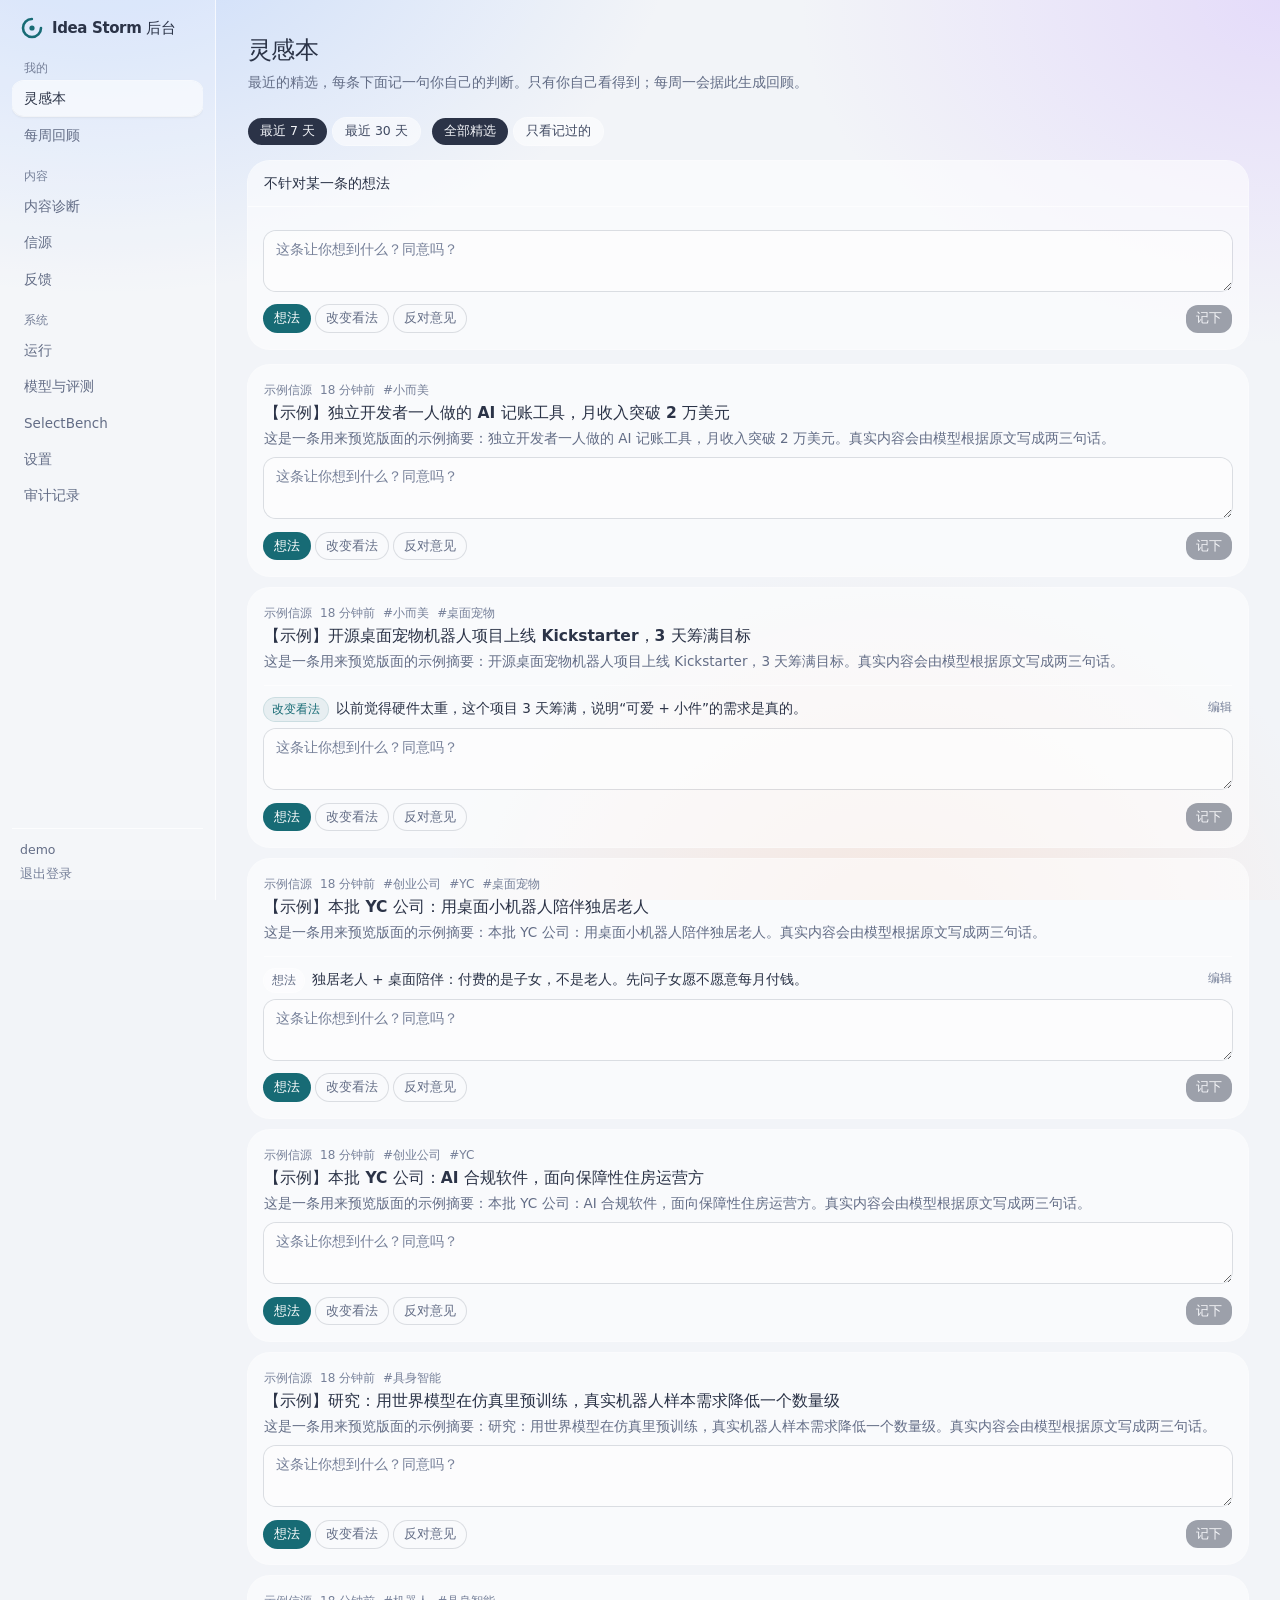
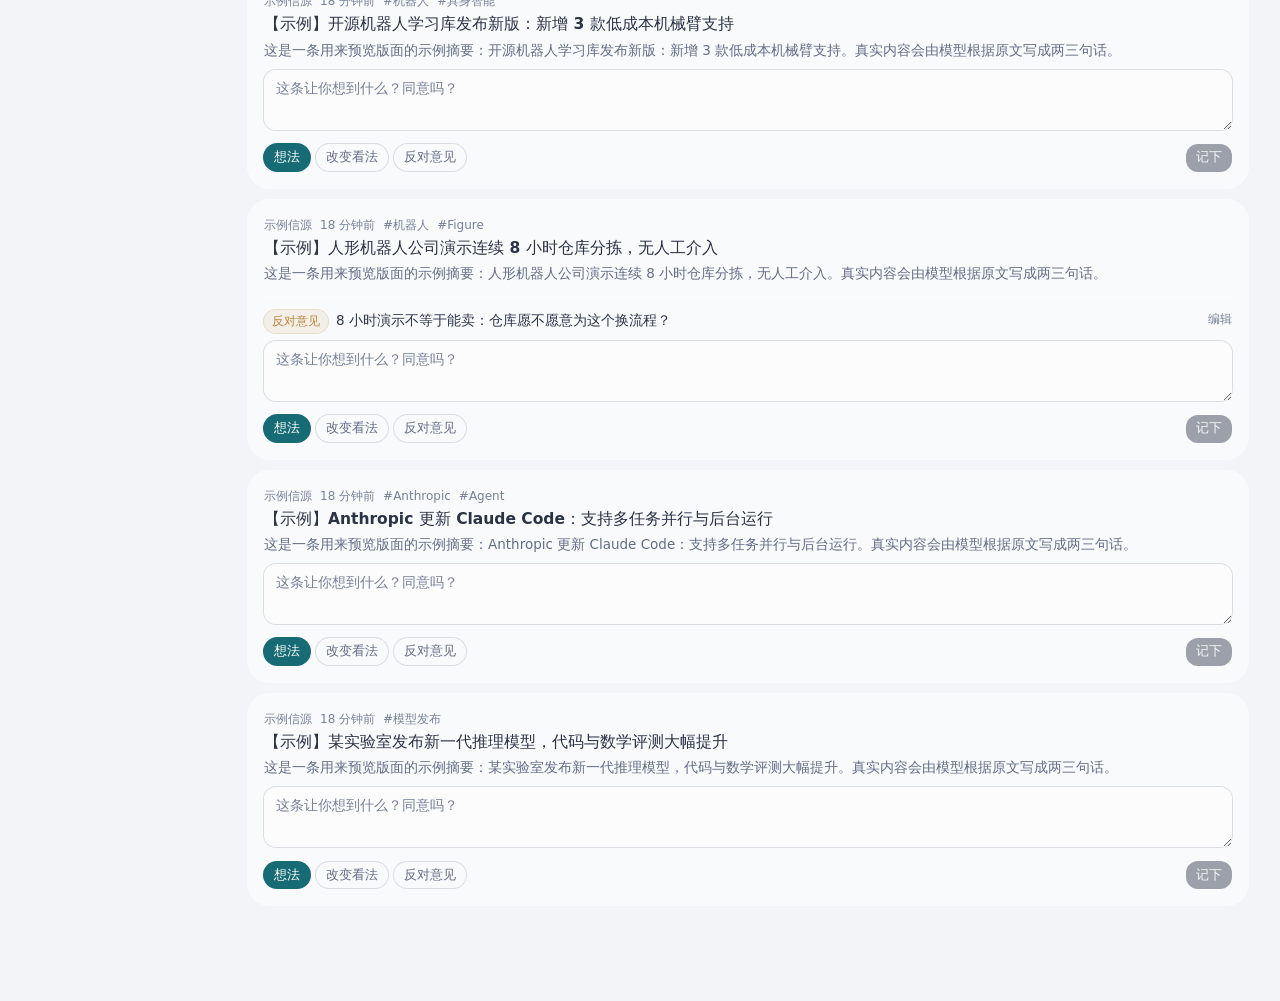
==== preview/desk.html @ a36cd58b "Add a static look-only preview of the pages (sample content, no scripts) Co-Authored-By: Claude Sonn" ====
<!doctype html><html lang="zh-CN" data-theme="light"><head><meta charset="utf-8"><meta name="viewport" content="width=device-width, initial-scale=1, viewport-fit=cover"><meta name="theme-color" media="(prefers-color-scheme: light)" content="#faf9f6"><meta name="theme-color" media="(prefers-color-scheme: dark)" content="#13191c"><title>灵感本 · Idea Storm 后台</title><link rel="icon" href="#" sizes="any"><link rel="icon" type="image/png" href="#"><link rel="apple-touch-icon" href="#"><link rel="manifest" href="#"><link rel="alternate" type="application/rss+xml" title="Idea Storm — 精选" href="#"><style>/*! tailwindcss v4.3.3 | MIT License | https://tailwindcss.com */
@layer properties{@supports (((-webkit-hyphens:none)) and (not (margin-trim:inline))) or ((-moz-orient:inline) and (not (color:rgb(from red r g b)))){*,:before,:after,::backdrop{--tw-translate-x:0;--tw-translate-y:0;--tw-translate-z:0;--tw-scale-x:1;--tw-scale-y:1;--tw-scale-z:1;--tw-rotate-x:initial;--tw-rotate-y:initial;--tw-rotate-z:initial;--tw-skew-x:initial;--tw-skew-y:initial;--tw-pan-x:initial;--tw-pan-y:initial;--tw-pinch-zoom:initial;--tw-space-y-reverse:0;--tw-divide-y-reverse:0;--tw-border-style:solid;--tw-leading:initial;--tw-font-weight:initial;--tw-tracking:initial;--tw-ordinal:initial;--tw-slashed-zero:initial;--tw-numeric-figure:initial;--tw-numeric-spacing:initial;--tw-numeric-fraction:initial;--tw-shadow:0 0 #0000;--tw-shadow-color:initial;--tw-shadow-alpha:100%;--tw-inset-shadow:0 0 #0000;--tw-inset-shadow-color:initial;--tw-inset-shadow-alpha:100%;--tw-ring-color:initial;--tw-ring-shadow:0 0 #0000;--tw-inset-ring-color:initial;--tw-inset-ring-shadow:0 0 #0000;--tw-ring-inset:initial;--tw-ring-offset-width:0px;--tw-ring-offset-color:#fff;--tw-ring-offset-shadow:0 0 #0000;--tw-outline-style:solid;--tw-blur:initial;--tw-brightness:initial;--tw-contrast:initial;--tw-grayscale:initial;--tw-hue-rotate:initial;--tw-invert:initial;--tw-opacity:initial;--tw-saturate:initial;--tw-sepia:initial;--tw-drop-shadow:initial;--tw-drop-shadow-color:initial;--tw-drop-shadow-alpha:100%;--tw-drop-shadow-size:initial;--tw-backdrop-blur:initial;--tw-backdrop-brightness:initial;--tw-backdrop-contrast:initial;--tw-backdrop-grayscale:initial;--tw-backdrop-hue-rotate:initial;--tw-backdrop-invert:initial;--tw-backdrop-opacity:initial;--tw-backdrop-saturate:initial;--tw-backdrop-sepia:initial;--tw-duration:initial;--tw-ease:initial;--tw-content:""}}}@layer theme{:root,:host{--font-sans:-apple-system, BlinkMacSystemFont, "SF Pro Text", "SF Pro Display", system-ui, "Segoe UI", "PingFang SC", "Hiragino Sans GB", "HarmonyOS Sans SC", "Microsoft YaHei", sans-serif;--font-mono:ui-monospace, SFMono-Regular, "SF Mono", Menlo, Monaco, Consolas, "Liberation Mono", monospace;--color-black:#000;--color-white:#fff;--spacing:.25rem;--container-xs:20rem;--container-sm:24rem;--container-md:28rem;--container-lg:32rem;--container-xl:36rem;--container-2xl:42rem;--font-weight-normal:400;--font-weight-medium:500;--font-weight-semibold:550;--font-weight-bold:600;--font-weight-black:900;--tracking-tight:-.025em;--tracking-wide:.025em;--leading-tight:1.25;--leading-snug:1.375;--leading-relaxed:1.625;--ease-out:cubic-bezier(0, 0, .2, 1);--animate-spin:spin 1s linear infinite;--animate-ping:ping 1s cubic-bezier(0, 0, .2, 1) infinite;--animate-pulse:pulse 2s cubic-bezier(.4, 0, .6, 1) infinite;--blur-sm:8px;--blur-md:12px;--blur-xl:24px;--default-transition-duration:.15s;--default-transition-timing-function:cubic-bezier(.4, 0, .2, 1);--default-font-family:var(--font-sans);--default-mono-font-family:var(--font-mono);--color-bg:var(--bg);--color-bg-sunk:var(--bg-sunk);--color-bg-muted:var(--bg-muted);--color-surface:var(--surface);--color-surface-2:var(--surface-2);--color-raised:var(--raised);--color-sidebar:var(--sidebar);--color-daybar:var(--daybar);--color-ink:var(--ink);--color-ink-2:var(--ink-2);--color-ink-3:var(--ink-3);--color-ink-4:var(--ink-4);--color-line:var(--line);--color-line-strong:var(--line-strong);--color-line-soft:var(--line-soft);--color-accent:var(--accent);--color-accent-ink:var(--accent-ink);--color-accent-soft:var(--accent-soft);--color-accent-softer:var(--accent-softer);--color-accent-contrast:var(--accent-contrast);--color-note:var(--note);--color-hot:var(--hot);--color-hot-soft:var(--hot-soft);--color-amber:var(--amber);--color-amber-ink:var(--amber-ink);--color-amber-soft:var(--amber-soft);--color-ok:var(--ok);--color-ok-soft:var(--ok-soft);--color-ok-ink:var(--ok-ink);--color-cal-plain:var(--cal-plain);--color-cal-confirmed:var(--cal-confirmed);--color-cal-announced:var(--cal-announced);--color-cal-key-confirmed:var(--cal-key-confirmed);--color-cal-key-announced:var(--cal-key-announced);--color-panel-quiet:var(--panel-quiet);--color-rank-1:var(--rank-1);--color-rank-2:var(--rank-2);--color-rank-3:var(--rank-3);--color-rank-rest:var(--rank-rest);--radius-mark:5px;--radius-control:12px;--radius-tile:16px;--radius-card:22px;--radius-panel:22px;--radius-sheet:28px;--ease-out-quart:cubic-bezier(.25, 1, .5, 1)}}@layer base{*,:after,:before,::backdrop{box-sizing:border-box;border:0 solid;margin:0;padding:0}::file-selector-button{box-sizing:border-box;border:0 solid;margin:0;padding:0}html,:host{-webkit-text-size-adjust:100%;tab-size:4;line-height:1.5;font-family:var(--default-font-family,-apple-system, BlinkMacSystemFont, "Segoe UI", Roboto, "Helvetica Neue", "Noto Sans", Arial, sans-serif, "Apple Color Emoji", "Segoe UI Emoji", "Segoe UI Symbol", "Noto Color Emoji");font-feature-settings:var(--default-font-feature-settings,normal);font-variation-settings:var(--default-font-variation-settings,normal);-webkit-tap-highlight-color:transparent}hr{height:0;color:inherit;border-top-width:1px}abbr:where([title]){-webkit-text-decoration:underline dotted;text-decoration:underline dotted}h1,h2,h3,h4,h5,h6{font-size:inherit;font-weight:inherit}a{color:inherit;-webkit-text-decoration:inherit;-webkit-text-decoration:inherit;-webkit-text-decoration:inherit;-webkit-text-decoration:inherit;text-decoration:inherit}b,strong{font-weight:bolder}code,kbd,samp,pre{font-family:var(--default-mono-font-family,ui-monospace, SFMono-Regular, Menlo, Monaco, Consolas, "Liberation Mono", "Courier New", monospace);font-feature-settings:var(--default-mono-font-feature-settings,normal);font-variation-settings:var(--default-mono-font-variation-settings,normal);font-size:1em}small{font-size:80%}sub,sup{vertical-align:baseline;font-size:75%;line-height:0;position:relative}sub{bottom:-.25em}sup{top:-.5em}table{text-indent:0;border-color:inherit;border-collapse:collapse}:-moz-focusring:where(:not(iframe)){outline:auto}progress{vertical-align:baseline}summary{display:list-item}ol,ul,menu{list-style:none}img,svg,video,canvas,audio,iframe,embed,object{vertical-align:middle;display:block}img,video{max-width:100%;height:auto}button,input,select,optgroup,textarea{font:inherit;font-feature-settings:inherit;font-variation-settings:inherit;letter-spacing:inherit;color:inherit;opacity:1;background-color:#0000;border-radius:0}::file-selector-button{font:inherit;font-feature-settings:inherit;font-variation-settings:inherit;letter-spacing:inherit;color:inherit;opacity:1;background-color:#0000;border-radius:0}:where(select:is([multiple],[size])) optgroup{font-weight:bolder}:where(select:is([multiple],[size])) optgroup option{padding-inline-start:20px}::file-selector-button{margin-inline-end:4px}::placeholder{opacity:1}@supports (not ((-webkit-appearance:-apple-pay-button))) or (contain-intrinsic-size:1px){::placeholder{color:currentColor}@supports (color:color-mix(in lab, red, red)){::placeholder{color:color-mix(in oklab, currentcolor 50%, transparent)}}}textarea{resize:vertical}::-webkit-search-decoration{-webkit-appearance:none}::-webkit-date-and-time-value{min-height:1lh;text-align:inherit}::-webkit-datetime-edit{display:inline-flex}::-webkit-datetime-edit-fields-wrapper{padding:0}::-webkit-datetime-edit{padding-block:0}::-webkit-datetime-edit-year-field{padding-block:0}::-webkit-datetime-edit-month-field{padding-block:0}::-webkit-datetime-edit-day-field{padding-block:0}::-webkit-datetime-edit-hour-field{padding-block:0}::-webkit-datetime-edit-minute-field{padding-block:0}::-webkit-datetime-edit-second-field{padding-block:0}::-webkit-datetime-edit-millisecond-field{padding-block:0}::-webkit-datetime-edit-meridiem-field{padding-block:0}::-webkit-calendar-picker-indicator{line-height:1}:-moz-ui-invalid{box-shadow:none}button,input:where([type=button],[type=reset],[type=submit]){appearance:button}::file-selector-button{appearance:button}::-webkit-inner-spin-button{height:auto}::-webkit-outer-spin-button{height:auto}[hidden]:where(:not([hidden=until-found])){display:none!important}html{-webkit-text-size-adjust:100%;text-rendering:optimizelegibility;-webkit-font-smoothing:antialiased;-moz-osx-font-smoothing:grayscale;-webkit-tap-highlight-color:transparent}body{background:var(--bg-image), var(--bg);color:var(--ink);font-family:var(--font-sans);background-attachment:fixed;font-size:14px;line-height:1.5}::selection{background:var(--selection)}:focus-visible{outline:2px solid var(--accent);outline-offset:2px;border-radius:6px}a{color:inherit;text-decoration:none}button{cursor:pointer}button:disabled{cursor:default}img{max-width:100%}}@layer components{.num{font-variant-numeric:tabular-nums}.mono{font-family:var(--font-mono);font-variant-numeric:tabular-nums}.chip{height:1.625rem;color:var(--ink-4);background:var(--bg-sunk);border:1px solid var(--line-soft);border-radius:9999px;align-items:center;gap:.25rem;padding:0 .625rem;font-size:12px;transition:color .12s,background-color .12s,border-color .12s;display:inline-flex}a.chip:hover{color:var(--accent);border-color:var(--line-strong)}.skeleton{background:var(--bg-muted);border-radius:var(--radius-control);animation:1.6s ease-in-out infinite skeleton-pulse}.scrollbar-none{scrollbar-width:none}.scrollbar-none::-webkit-scrollbar{display:none}.scrollbar-thin{scrollbar-width:thin;scrollbar-color:var(--line-strong) transparent}.disclosure>summary{cursor:pointer;list-style:none}.disclosure>summary::-webkit-details-marker{display:none}}@layer utilities{.\@container{container-type:inline-size}.pointer-events-auto{pointer-events:auto}.pointer-events-none{pointer-events:none}.visible{visibility:visible}.sr-only{clip-path:inset(50%);white-space:nowrap;border-width:0;width:1px;height:1px;margin:-1px;padding:0;position:absolute;overflow:hidden}.absolute{position:absolute}.fixed{position:fixed}.relative{position:relative}.static{position:static}.sticky{position:sticky}.inset-0{inset:0}.inset-x-0{inset-inline:0}.inset-y-\[3px\]{inset-block:3px}.top-0{top:0}.top-0\.5{top:calc(var(--spacing) * .5)}.top-1{top:var(--spacing)}.top-1\/2{top:50%}.top-4{top:calc(var(--spacing) * 4)}.top-6{top:calc(var(--spacing) * 6)}.top-10{top:calc(var(--spacing) * 10)}.top-\[7px\]{top:7px}.top-\[25\.5px\]{top:25.5px}.top-\[29px\]{top:29px}.top-\[calc\(42\%\+42px\)\]{top:calc(42% + 42px)}.-right-2{right:calc(var(--spacing) * -2)}.right-0{right:0}.right-2\.5{right:calc(var(--spacing) * 2.5)}.right-3{right:calc(var(--spacing) * 3)}.right-4{right:calc(var(--spacing) * 4)}.-bottom-\[41px\]{bottom:-41px}.bottom-0{bottom:0}.bottom-3{bottom:calc(var(--spacing) * 3)}.bottom-4{bottom:calc(var(--spacing) * 4)}.bottom-\[calc\(80px\+env\(safe-area-inset-bottom\)\)\]{bottom:calc(80px + env(safe-area-inset-bottom))}.bottom-\[calc\(86px\+env\(safe-area-inset-bottom\)\)\]{bottom:calc(86px + env(safe-area-inset-bottom))}.bottom-full{bottom:100%}.-left-5{left:calc(var(--spacing) * -5)}.-left-\[13\.5px\]{left:-13.5px}.left-0{left:0}.left-1\/2{left:50%}.left-3\.5{left:calc(var(--spacing) * 3.5)}.left-4{left:calc(var(--spacing) * 4)}.left-\[3px\]{left:3px}.left-\[7\.5px\]{left:7.5px}.left-\[7px\]{left:7px}.left-\[10\.5px\]{left:10.5px}.left-\[75\%\]{left:75%}.z-10{z-index:10}.z-20{z-index:20}.z-30{z-index:30}.z-40{z-index:40}.z-50{z-index:50}.z-\[60\]{z-index:60}.z-\[75\]{z-index:75}.z-\[80\]{z-index:80}.order-1{order:1}.order-2{order:2}.order-3{order:3}.order-4{order:4}.order-5{order:5}.order-6{order:6}.order-first{order:-9999}.container{width:100%}@media (width>=641px){.container{max-width:641px}}@media (width>=768px){.container{max-width:768px}}@media (width>=961px){.container{max-width:961px}}@media (width>=1280px){.container{max-width:1280px}}@media (width>=1536px){.container{max-width:1536px}}.-mx-1{margin-inline:calc(var(--spacing) * -1)}.-mx-2{margin-inline:calc(var(--spacing) * -2)}.-mx-3{margin-inline:calc(var(--spacing) * -3)}.-mx-4{margin-inline:calc(var(--spacing) * -4)}.-mx-5{margin-inline:calc(var(--spacing) * -5)}.mx-1{margin-inline:var(--spacing)}.mx-1\.5{margin-inline:calc(var(--spacing) * 1.5)}.mx-2{margin-inline:calc(var(--spacing) * 2)}.mx-auto{margin-inline:auto}.-my-1{margin-block:calc(var(--spacing) * -1)}.my-4{margin-block:calc(var(--spacing) * 4)}.mt-0\.5{margin-top:calc(var(--spacing) * .5)}.mt-1{margin-top:var(--spacing)}.mt-1\.5{margin-top:calc(var(--spacing) * 1.5)}.mt-2{margin-top:calc(var(--spacing) * 2)}.mt-2\.5{margin-top:calc(var(--spacing) * 2.5)}.mt-3{margin-top:calc(var(--spacing) * 3)}.mt-3\.5{margin-top:calc(var(--spacing) * 3.5)}.mt-4{margin-top:calc(var(--spacing) * 4)}.mt-5{margin-top:calc(var(--spacing) * 5)}.mt-6{margin-top:calc(var(--spacing) * 6)}.mt-7{margin-top:calc(var(--spacing) * 7)}.mt-8{margin-top:calc(var(--spacing) * 8)}.mt-9{margin-top:calc(var(--spacing) * 9)}.mt-10{margin-top:calc(var(--spacing) * 10)}.mt-12{margin-top:calc(var(--spacing) * 12)}.mt-16{margin-top:calc(var(--spacing) * 16)}.mt-20{margin-top:calc(var(--spacing) * 20)}.mt-\[3px\]{margin-top:3px}.mt-\[9px\]{margin-top:9px}.mt-\[11px\]{margin-top:11px}.mt-auto{margin-top:auto}.mt-px{margin-top:1px}.-mr-3{margin-right:calc(var(--spacing) * -3)}.mr-1{margin-right:var(--spacing)}.mr-2{margin-right:calc(var(--spacing) * 2)}.mr-3{margin-right:calc(var(--spacing) * 3)}.mr-\[0\.3em\]{margin-right:.3em}.-mb-1{margin-bottom:calc(var(--spacing) * -1)}.mb-1{margin-bottom:var(--spacing)}.mb-2{margin-bottom:calc(var(--spacing) * 2)}.mb-2\.5{margin-bottom:calc(var(--spacing) * 2.5)}.mb-3{margin-bottom:calc(var(--spacing) * 3)}.mb-4{margin-bottom:calc(var(--spacing) * 4)}.mb-5{margin-bottom:calc(var(--spacing) * 5)}.mb-6{margin-bottom:calc(var(--spacing) * 6)}.-ml-1\.5{margin-left:calc(var(--spacing) * -1.5)}.-ml-px{margin-left:-1px}.ml-0\.5{margin-left:calc(var(--spacing) * .5)}.ml-1{margin-left:var(--spacing)}.ml-1\.5{margin-left:calc(var(--spacing) * 1.5)}.ml-2{margin-left:calc(var(--spacing) * 2)}.ml-auto{margin-left:auto}.ml-px{margin-left:1px}.line-clamp-1{-webkit-line-clamp:1;-webkit-box-orient:vertical;display:-webkit-box;overflow:hidden}.line-clamp-2{-webkit-line-clamp:2;-webkit-box-orient:vertical;display:-webkit-box;overflow:hidden}.line-clamp-3{-webkit-line-clamp:3;-webkit-box-orient:vertical;display:-webkit-box;overflow:hidden}.line-clamp-4{-webkit-line-clamp:4;-webkit-box-orient:vertical;display:-webkit-box;overflow:hidden}.line-clamp-5{-webkit-line-clamp:5;-webkit-box-orient:vertical;display:-webkit-box;overflow:hidden}.block{display:block}.contents{display:contents}.flex{display:flex}.grid{display:grid}.hidden{display:none}.inline{display:inline}.inline-block{display:inline-block}.inline-flex{display:inline-flex}.table{display:table}.aspect-\[2\/1\]{aspect-ratio:2}.aspect-\[3\/4\]{aspect-ratio:3/4}.aspect-\[16\/9\]{aspect-ratio:16/9}.aspect-\[16\/10\]{aspect-ratio:16/10}.\!size-1\.5{width:calc(var(--spacing) * 1.5)!important;height:calc(var(--spacing) * 1.5)!important}.size-0{width:0;height:0}.size-1{width:var(--spacing);height:var(--spacing)}.size-1\.5{width:calc(var(--spacing) * 1.5);height:calc(var(--spacing) * 1.5)}.size-2{width:calc(var(--spacing) * 2);height:calc(var(--spacing) * 2)}.size-3{width:calc(var(--spacing) * 3);height:calc(var(--spacing) * 3)}.size-3\.5{width:calc(var(--spacing) * 3.5);height:calc(var(--spacing) * 3.5)}.size-4{width:calc(var(--spacing) * 4);height:calc(var(--spacing) * 4)}.size-5{width:calc(var(--spacing) * 5);height:calc(var(--spacing) * 5)}.size-6{width:calc(var(--spacing) * 6);height:calc(var(--spacing) * 6)}.size-7{width:calc(var(--spacing) * 7);height:calc(var(--spacing) * 7)}.size-8{width:calc(var(--spacing) * 8);height:calc(var(--spacing) * 8)}.size-9{width:calc(var(--spacing) * 9);height:calc(var(--spacing) * 9)}.size-10{width:calc(var(--spacing) * 10);height:calc(var(--spacing) * 10)}.size-11{width:calc(var(--spacing) * 11);height:calc(var(--spacing) * 11)}.size-14{width:calc(var(--spacing) * 14);height:calc(var(--spacing) * 14)}.size-28{width:calc(var(--spacing) * 28);height:calc(var(--spacing) * 28)}.size-\[0\.42em\]{width:.42em;height:.42em}.size-\[5px\]{width:5px;height:5px}.size-\[7px\]{width:7px;height:7px}.size-\[9px\]{width:9px;height:9px}.size-\[104px\]{width:104px;height:104px}.size-full{width:100%;height:100%}.h-1{height:var(--spacing)}.h-1\.5{height:calc(var(--spacing) * 1.5)}.h-2\.5{height:calc(var(--spacing) * 2.5)}.h-3{height:calc(var(--spacing) * 3)}.h-4{height:calc(var(--spacing) * 4)}.h-6{height:calc(var(--spacing) * 6)}.h-7{height:calc(var(--spacing) * 7)}.h-8{height:calc(var(--spacing) * 8)}.h-9{height:calc(var(--spacing) * 9)}.h-10{height:calc(var(--spacing) * 10)}.h-11{height:calc(var(--spacing) * 11)}.h-12{height:calc(var(--spacing) * 12)}.h-14{height:calc(var(--spacing) * 14)}.h-16{height:calc(var(--spacing) * 16)}.h-\[2px\]{height:2px}.h-\[3px\]{height:3px}.h-\[18px\]{height:18px}.h-\[20px\]{height:20px}.h-\[22px\]{height:22px}.h-\[26px\]{height:26px}.h-\[34px\]{height:34px}.h-\[42px\]{height:42px}.h-\[50px\]{height:50px}.h-\[54px\]{height:54px}.h-\[58px\]{height:58px}.h-\[64\%\]{height:64%}.h-\[66\%\]{height:66%}.h-\[112px\]{height:112px}.h-\[230px\]{height:230px}.h-auto{height:auto}.h-dvh{height:100dvh}.h-full{height:100%}.max-h-48{max-height:calc(var(--spacing) * 48)}.max-h-\[92dvh\]{max-height:92dvh}.max-h-\[360px\]{max-height:360px}.max-h-\[420px\]{max-height:420px}.max-h-full{max-height:100%}.\!min-h-\[38px\]{min-height:38px!important}.\!min-h-\[60px\]{min-height:60px!important}.min-h-0{min-height:0}.min-h-7{min-height:calc(var(--spacing) * 7)}.min-h-\[18px\]{min-height:18px}.min-h-\[62px\]{min-height:62px}.min-h-\[70vh\]{min-height:70vh}.min-h-\[84px\]{min-height:84px}.min-h-\[300px\]{min-height:300px}.min-h-dvh{min-height:100dvh}.\!w-24{width:calc(var(--spacing) * 24)!important}.\!w-auto{width:auto!important}.w-3\.5{width:calc(var(--spacing) * 3.5)}.w-5{width:calc(var(--spacing) * 5)}.w-6{width:calc(var(--spacing) * 6)}.w-7{width:calc(var(--spacing) * 7)}.w-8{width:calc(var(--spacing) * 8)}.w-9{width:calc(var(--spacing) * 9)}.w-10{width:calc(var(--spacing) * 10)}.w-14{width:calc(var(--spacing) * 14)}.w-16{width:calc(var(--spacing) * 16)}.w-24{width:calc(var(--spacing) * 24)}.w-56{width:calc(var(--spacing) * 56)}.w-\[22px\]{width:22px}.w-\[25\%\]{width:25%}.w-\[26px\]{width:26px}.w-\[44px\]{width:44px}.w-\[64\%\]{width:64%}.w-\[66\%\]{width:66%}.w-\[76px\]{width:76px}.w-\[88px\]{width:88px}.w-\[92px\]{width:92px}.w-\[104px\]{width:104px}.w-\[108px\]{width:108px}.w-\[112px\]{width:112px}.w-\[124px\]{width:124px}.w-\[140px\]{width:140px}.w-\[176px\]{width:176px}.w-\[180px\]{width:180px}.w-\[216px\]{width:216px}.w-\[280px\]{width:280px}.w-\[calc\(\(100\%-6px\)\/3\)\]{width:calc(33.3333% - 2px)}.w-\[min\(260px\,calc\(100\%-48px\)\)\]{width:min(260px,100% - 48px)}.w-auto{width:auto}.w-full{width:100%}.w-max{width:max-content}.w-px{width:1px}.max-w-2xl{max-width:var(--container-2xl)}.max-w-\[36em\]{max-width:36em}.max-w-\[52em\]{max-width:52em}.max-w-\[64em\]{max-width:64em}.max-w-\[240px\]{max-width:240px}.max-w-\[260px\]{max-width:260px}.max-w-\[280px\]{max-width:280px}.max-w-\[320px\]{max-width:320px}.max-w-\[360px\]{max-width:360px}.max-w-\[420px\]{max-width:420px}.max-w-\[640px\]{max-width:640px}.max-w-\[760px\]{max-width:760px}.max-w-\[960px\]{max-width:960px}.max-w-\[1320px\]{max-width:1320px}.max-w-\[min\(360px\,calc\(\(92dvh-190px\)\*0\.75\)\)\]{max-width:min(360px,69dvh - 142.5px)}.max-w-\[var\(--page-max-reading\)\]{max-width:var(--page-max-reading)}.max-w-full{max-width:100%}.max-w-lg{max-width:var(--container-lg)}.max-w-md{max-width:var(--container-md)}.max-w-sm{max-width:var(--container-sm)}.max-w-xl{max-width:var(--container-xl)}.max-w-xs{max-width:var(--container-xs)}.min-w-0{min-width:0}.min-w-5{min-width:calc(var(--spacing) * 5)}.min-w-9{min-width:calc(var(--spacing) * 9)}.min-w-\[120px\]{min-width:120px}.min-w-\[130px\]{min-width:130px}.min-w-\[168px\]{min-width:168px}.min-w-\[220px\]{min-width:220px}.min-w-\[260px\]{min-width:260px}.min-w-\[320px\]{min-width:320px}.min-w-\[420px\]{min-width:420px}.min-w-\[560px\]{min-width:560px}.min-w-\[640px\]{min-width:640px}.min-w-\[720px\]{min-width:720px}.min-w-\[760px\]{min-width:760px}.flex-1{flex:1}.flex-\[1_1_18rem\]{flex:18rem}.shrink-0{flex-shrink:0}.grow{flex-grow:1}.border-collapse{border-collapse:collapse}.origin-left{transform-origin:0}.origin-top-left{transform-origin:0 0}.origin-top-right{transform-origin:100% 0}.-translate-x-1\/2{--tw-translate-x:calc(calc(1 / 2 * 100%) * -1);translate:var(--tw-translate-x) var(--tw-translate-y)}.-translate-y-1\/2{--tw-translate-y:calc(calc(1 / 2 * 100%) * -1);translate:var(--tw-translate-x) var(--tw-translate-y)}.-translate-y-px{--tw-translate-y:-1px;translate:var(--tw-translate-x) var(--tw-translate-y)}.translate-y-0{--tw-translate-y:0px;translate:var(--tw-translate-x) var(--tw-translate-y)}.translate-y-2{--tw-translate-y:calc(var(--spacing) * 2);translate:var(--tw-translate-x) var(--tw-translate-y)}.translate-y-\[-2px\]{--tw-translate-y:-2px;translate:var(--tw-translate-x) var(--tw-translate-y)}.scale-100{--tw-scale-x:100%;--tw-scale-y:100%;--tw-scale-z:100%;scale:var(--tw-scale-x) var(--tw-scale-y)}.scale-x-0{--tw-scale-x:0%;scale:var(--tw-scale-x) var(--tw-scale-y)}.scale-\[0\.985\]{scale:.985}.-rotate-90{rotate:-90deg}.rotate-45{rotate:45deg}.rotate-90{rotate:90deg}.rotate-180{rotate:180deg}.card-hover{transition:box-shadow .2s var(--ease-out-quart), border-color .2s, transform .2s var(--ease-out-quart)}.card-hover:hover{box-shadow:var(--shadow-card-hover);border-color:var(--line-strong);transform:translateY(-1px)}.transform{transform:var(--tw-rotate-x,) var(--tw-rotate-y,) var(--tw-rotate-z,) var(--tw-skew-x,) var(--tw-skew-y,)}.animate-ping{animation:var(--animate-ping)}.animate-pulse{animation:var(--animate-pulse)}.animate-spin{animation:var(--animate-spin)}.cursor-pointer{cursor:pointer}.cursor-zoom-in{cursor:zoom-in}.cursor-zoom-out{cursor:zoom-out}.touch-pan-y{--tw-pan-y:pan-y;touch-action:var(--tw-pan-x,) var(--tw-pan-y,) var(--tw-pinch-zoom,)}.resize{resize:both}.resize-y{resize:vertical}.scroll-mt-6{scroll-margin-top:calc(var(--spacing) * 6)}.scroll-mt-24{scroll-margin-top:calc(var(--spacing) * 24)}.scroll-mt-\[64px\]{scroll-margin-top:64px}.scrollbar-none{scrollbar-width:none}.scrollbar-thin{scrollbar-width:thin}.list-none{list-style-type:none}.appearance-none{appearance:none}.break-inside-avoid{break-inside:avoid}.grid-cols-1{grid-template-columns:repeat(1,minmax(0,1fr))}.grid-cols-2{grid-template-columns:repeat(2,minmax(0,1fr))}.grid-cols-3{grid-template-columns:repeat(3,minmax(0,1fr))}.grid-cols-7{grid-template-columns:repeat(7,minmax(0,1fr))}.grid-cols-\[20px_minmax\(0\,1fr\)_auto\]{grid-template-columns:20px minmax(0,1fr) auto}.grid-cols-\[30px_minmax\(0\,1fr\)\]{grid-template-columns:30px minmax(0,1fr)}.grid-cols-\[48px_minmax\(0\,1fr\)\]{grid-template-columns:48px minmax(0,1fr)}.grid-cols-\[64px_22px_minmax\(0\,1fr\)\]{grid-template-columns:64px 22px minmax(0,1fr)}.grid-cols-\[auto_auto\]{grid-template-columns:auto auto}.grid-cols-\[max-content_1fr\]{grid-template-columns:max-content 1fr}.grid-cols-\[minmax\(0\,1fr\)\]{grid-template-columns:minmax(0,1fr)}.flex-col{flex-direction:column}.flex-col-reverse{flex-direction:column-reverse}.flex-wrap{flex-wrap:wrap}.place-items-center{place-items:center}.content-start{align-content:flex-start}.items-baseline{align-items:baseline}.items-center{align-items:center}.items-end{align-items:flex-end}.items-start{align-items:flex-start}.items-stretch{align-items:stretch}.justify-between{justify-content:space-between}.justify-center{justify-content:center}.justify-end{justify-content:flex-end}.justify-start{justify-content:flex-start}.gap-0\.5{gap:calc(var(--spacing) * .5)}.gap-1{gap:var(--spacing)}.gap-1\.5{gap:calc(var(--spacing) * 1.5)}.gap-2{gap:calc(var(--spacing) * 2)}.gap-2\.5{gap:calc(var(--spacing) * 2.5)}.gap-3{gap:calc(var(--spacing) * 3)}.gap-3\.5{gap:calc(var(--spacing) * 3.5)}.gap-4{gap:calc(var(--spacing) * 4)}.gap-5{gap:calc(var(--spacing) * 5)}.gap-6{gap:calc(var(--spacing) * 6)}.gap-8{gap:calc(var(--spacing) * 8)}.gap-10{gap:calc(var(--spacing) * 10)}.gap-\[3px\]{gap:3px}:where(.space-y-0\.5>:not(:last-child)){--tw-space-y-reverse:0;margin-block-start:calc(calc(var(--spacing) * .5) * var(--tw-space-y-reverse));margin-block-end:calc(calc(var(--spacing) * .5) * calc(1 - var(--tw-space-y-reverse)))}:where(.space-y-1>:not(:last-child)){--tw-space-y-reverse:0;margin-block-start:calc(var(--spacing) * var(--tw-space-y-reverse));margin-block-end:calc(var(--spacing) * calc(1 - var(--tw-space-y-reverse)))}:where(.space-y-1\.5>:not(:last-child)){--tw-space-y-reverse:0;margin-block-start:calc(calc(var(--spacing) * 1.5) * var(--tw-space-y-reverse));margin-block-end:calc(calc(var(--spacing) * 1.5) * calc(1 - var(--tw-space-y-reverse)))}:where(.space-y-2>:not(:last-child)){--tw-space-y-reverse:0;margin-block-start:calc(calc(var(--spacing) * 2) * var(--tw-space-y-reverse));margin-block-end:calc(calc(var(--spacing) * 2) * calc(1 - var(--tw-space-y-reverse)))}:where(.space-y-2\.5>:not(:last-child)){--tw-space-y-reverse:0;margin-block-start:calc(calc(var(--spacing) * 2.5) * var(--tw-space-y-reverse));margin-block-end:calc(calc(var(--spacing) * 2.5) * calc(1 - var(--tw-space-y-reverse)))}:where(.space-y-3>:not(:last-child)){--tw-space-y-reverse:0;margin-block-start:calc(calc(var(--spacing) * 3) * var(--tw-space-y-reverse));margin-block-end:calc(calc(var(--spacing) * 3) * calc(1 - var(--tw-space-y-reverse)))}:where(.space-y-4>:not(:last-child)){--tw-space-y-reverse:0;margin-block-start:calc(calc(var(--spacing) * 4) * var(--tw-space-y-reverse));margin-block-end:calc(calc(var(--spacing) * 4) * calc(1 - var(--tw-space-y-reverse)))}:where(.space-y-5>:not(:last-child)){--tw-space-y-reverse:0;margin-block-start:calc(calc(var(--spacing) * 5) * var(--tw-space-y-reverse));margin-block-end:calc(calc(var(--spacing) * 5) * calc(1 - var(--tw-space-y-reverse)))}:where(.space-y-8>:not(:last-child)){--tw-space-y-reverse:0;margin-block-start:calc(calc(var(--spacing) * 8) * var(--tw-space-y-reverse));margin-block-end:calc(calc(var(--spacing) * 8) * calc(1 - var(--tw-space-y-reverse)))}.gap-x-1\.5{column-gap:calc(var(--spacing) * 1.5)}.gap-x-2{column-gap:calc(var(--spacing) * 2)}.gap-x-2\.5{column-gap:calc(var(--spacing) * 2.5)}.gap-x-3{column-gap:calc(var(--spacing) * 3)}.gap-x-4{column-gap:calc(var(--spacing) * 4)}.gap-x-5{column-gap:calc(var(--spacing) * 5)}.gap-x-6{column-gap:calc(var(--spacing) * 6)}.gap-x-8{column-gap:calc(var(--spacing) * 8)}.gap-x-10{column-gap:calc(var(--spacing) * 10)}.gap-y-0\.5{row-gap:calc(var(--spacing) * .5)}.gap-y-1{row-gap:var(--spacing)}.gap-y-1\.5{row-gap:calc(var(--spacing) * 1.5)}.gap-y-2{row-gap:calc(var(--spacing) * 2)}.gap-y-4{row-gap:calc(var(--spacing) * 4)}.gap-y-5{row-gap:calc(var(--spacing) * 5)}.gap-y-6{row-gap:calc(var(--spacing) * 6)}.gap-y-\[18px\]{row-gap:18px}:where(.divide-y>:not(:last-child)){--tw-divide-y-reverse:0;border-bottom-style:var(--tw-border-style);border-top-style:var(--tw-border-style);border-top-width:calc(1px * var(--tw-divide-y-reverse));border-bottom-width:calc(1px * calc(1 - var(--tw-divide-y-reverse)))}:where(.divide-line>:not(:last-child)){border-color:var(--color-line)}:where(.divide-line-soft>:not(:last-child)){border-color:var(--color-line-soft)}.self-center{align-self:center}.self-start{align-self:flex-start}.justify-self-center{justify-self:center}.justify-self-end{justify-self:flex-end}.truncate{text-overflow:ellipsis;white-space:nowrap;overflow:hidden}.overflow-auto{overflow:auto}.overflow-hidden{overflow:hidden}.overflow-visible{overflow:visible}.overflow-x-auto{overflow-x:auto}.overflow-y-auto{overflow-y:auto}.card{background:var(--surface);border:1px solid var(--line);border-radius:var(--radius-card);box-shadow:var(--glass-edge), var(--shadow-card);-webkit-backdrop-filter:var(--glass-blur);backdrop-filter:var(--glass-blur)}.rounded{border-radius:.25rem}.rounded-card{border-radius:var(--radius-card)}.rounded-control{border-radius:var(--radius-control)}.rounded-full{border-radius:2147483647px}.rounded-mark{border-radius:var(--radius-mark)}.rounded-none{border-radius:0}.rounded-panel{border-radius:var(--radius-panel)}.rounded-sheet{border-radius:var(--radius-sheet)}.rounded-tile{border-radius:var(--radius-tile)}.rounded-t-sheet{border-top-left-radius:var(--radius-sheet);border-top-right-radius:var(--radius-sheet)}.\!border-\[1\.5px\]{border-style:var(--tw-border-style)!important;border-width:1.5px!important}.border{border-style:var(--tw-border-style);border-width:1px}.border-\[1\.5px\]{border-style:var(--tw-border-style);border-width:1.5px}.border-x-0{border-inline-style:var(--tw-border-style);border-inline-width:0}.border-y{border-block-style:var(--tw-border-style);border-block-width:1px}.border-t{border-top-style:var(--tw-border-style);border-top-width:1px}.border-t-0{border-top-style:var(--tw-border-style);border-top-width:0}.border-r{border-right-style:var(--tw-border-style);border-right-width:1px}.border-b{border-bottom-style:var(--tw-border-style);border-bottom-width:1px}.border-l{border-left-style:var(--tw-border-style);border-left-width:1px}.border-l-2{border-left-style:var(--tw-border-style);border-left-width:2px}.\!border-solid{--tw-border-style:solid!important;border-style:solid!important}.border-dashed{--tw-border-style:dashed;border-style:dashed}.\!border-accent{border-color:var(--color-accent)!important}.border-accent,.border-accent\/30{border-color:var(--color-accent)}@supports (color:color-mix(in lab, red, red)){.border-accent\/30{border-color:color-mix(in oklab, var(--color-accent) 30%, transparent)}}.border-accent\/45{border-color:var(--color-accent)}@supports (color:color-mix(in lab, red, red)){.border-accent\/45{border-color:color-mix(in oklab, var(--color-accent) 45%, transparent)}}.border-amber\/35{border-color:var(--color-amber)}@supports (color:color-mix(in lab, red, red)){.border-amber\/35{border-color:color-mix(in oklab, var(--color-amber) 35%, transparent)}}.border-current{border-color:currentColor}.border-hot\/30{border-color:var(--color-hot)}@supports (color:color-mix(in lab, red, red)){.border-hot\/30{border-color:color-mix(in oklab, var(--color-hot) 30%, transparent)}}.border-ink{border-color:var(--color-ink)}.border-line{border-color:var(--color-line)}.border-line-soft{border-color:var(--color-line-soft)}.border-line-strong{border-color:var(--color-line-strong)}.border-line\/70{border-color:var(--color-line)}@supports (color:color-mix(in lab, red, red)){.border-line\/70{border-color:color-mix(in oklab, var(--color-line) 70%, transparent)}}.border-ok-ink,.border-ok-ink\/55{border-color:var(--color-ok-ink)}@supports (color:color-mix(in lab, red, red)){.border-ok-ink\/55{border-color:color-mix(in oklab, var(--color-ok-ink) 55%, transparent)}}.border-ok\/30{border-color:var(--color-ok)}@supports (color:color-mix(in lab, red, red)){.border-ok\/30{border-color:color-mix(in oklab, var(--color-ok) 30%, transparent)}}.border-transparent{border-color:#0000}.border-r-transparent{border-right-color:#0000}.well{background-color:var(--bg-sunk);box-shadow:inset 0 0 0 1px var(--line-soft)}[data-theme=dark] .well{background-color:var(--bg-muted)}@supports (color:color-mix(in lab, red, red)){[data-theme=dark] .well{background-color:color-mix(in srgb, var(--bg-muted) 60%, transparent)}}.bg-\[\#111\]{background-color:#111}.bg-\[color-mix\(in_srgb\,var\(--sidebar\)_50\%\,var\(--surface\)\)\]{background-color:var(--sidebar)}@supports (color:color-mix(in lab, red, red)){.bg-\[color-mix\(in_srgb\,var\(--sidebar\)_50\%\,var\(--surface\)\)\]{background-color:color-mix(in srgb,var(--sidebar) 50%,var(--surface))}}.bg-\[rgba\(8\,14\,15\,0\.55\)\]{background-color:#080e0f8c}.bg-\[rgba\(28\,39\,51\,0\.04\)\]{background-color:#1c27330a}.bg-accent{background-color:var(--color-accent)}.bg-accent-soft{background-color:var(--color-accent-soft)}.bg-accent-softer{background-color:var(--color-accent-softer)}.bg-accent\/10{background-color:var(--color-accent)}@supports (color:color-mix(in lab, red, red)){.bg-accent\/10{background-color:color-mix(in oklab, var(--color-accent) 10%, transparent)}}.bg-accent\/15{background-color:var(--color-accent)}@supports (color:color-mix(in lab, red, red)){.bg-accent\/15{background-color:color-mix(in oklab, var(--color-accent) 15%, transparent)}}.bg-accent\/\[0\.06\]{background-color:var(--color-accent)}@supports (color:color-mix(in lab, red, red)){.bg-accent\/\[0\.06\]{background-color:color-mix(in oklab, var(--color-accent) 6%, transparent)}}.bg-amber{background-color:var(--color-amber)}.bg-amber-ink,.bg-amber-ink\/\[0\.16\]{background-color:var(--color-amber-ink)}@supports (color:color-mix(in lab, red, red)){.bg-amber-ink\/\[0\.16\]{background-color:color-mix(in oklab, var(--color-amber-ink) 16%, transparent)}}.bg-amber-soft{background-color:var(--color-amber-soft)}.bg-amber\/10{background-color:var(--color-amber)}@supports (color:color-mix(in lab, red, red)){.bg-amber\/10{background-color:color-mix(in oklab, var(--color-amber) 10%, transparent)}}.bg-amber\/15{background-color:var(--color-amber)}@supports (color:color-mix(in lab, red, red)){.bg-amber\/15{background-color:color-mix(in oklab, var(--color-amber) 15%, transparent)}}.bg-bg{background-color:var(--color-bg)}.bg-bg-sunk,.bg-bg-sunk\/40{background-color:var(--color-bg-sunk)}@supports (color:color-mix(in lab, red, red)){.bg-bg-sunk\/40{background-color:color-mix(in oklab, var(--color-bg-sunk) 40%, transparent)}}.bg-bg-sunk\/50{background-color:var(--color-bg-sunk)}@supports (color:color-mix(in lab, red, red)){.bg-bg-sunk\/50{background-color:color-mix(in oklab, var(--color-bg-sunk) 50%, transparent)}}.bg-bg-sunk\/60{background-color:var(--color-bg-sunk)}@supports (color:color-mix(in lab, red, red)){.bg-bg-sunk\/60{background-color:color-mix(in oklab, var(--color-bg-sunk) 60%, transparent)}}.bg-bg-sunk\/70{background-color:var(--color-bg-sunk)}@supports (color:color-mix(in lab, red, red)){.bg-bg-sunk\/70{background-color:color-mix(in oklab, var(--color-bg-sunk) 70%, transparent)}}.bg-bg\/90{background-color:var(--color-bg)}@supports (color:color-mix(in lab, red, red)){.bg-bg\/90{background-color:color-mix(in oklab, var(--color-bg) 90%, transparent)}}.bg-bg\/95{background-color:var(--color-bg)}@supports (color:color-mix(in lab, red, red)){.bg-bg\/95{background-color:color-mix(in oklab, var(--color-bg) 95%, transparent)}}.bg-black\/55{background-color:#0000008c}@supports (color:color-mix(in lab, red, red)){.bg-black\/55{background-color:color-mix(in oklab, var(--color-black) 55%, transparent)}}.bg-black\/85{background-color:#000000d9}@supports (color:color-mix(in lab, red, red)){.bg-black\/85{background-color:color-mix(in oklab, var(--color-black) 85%, transparent)}}.bg-cal-announced{background-color:var(--color-cal-announced)}.bg-cal-confirmed{background-color:var(--color-cal-confirmed)}.bg-cal-key-announced{background-color:var(--color-cal-key-announced)}.bg-cal-key-confirmed{background-color:var(--color-cal-key-confirmed)}.bg-cal-plain{background-color:var(--color-cal-plain)}.bg-current{background-color:currentColor}.bg-daybar{background-color:var(--color-daybar)}.bg-hot{background-color:var(--color-hot)}.bg-hot-soft{background-color:var(--color-hot-soft)}.bg-ink{background-color:var(--color-ink)}.bg-ink-2{background-color:var(--color-ink-2)}.bg-ink-4{background-color:var(--color-ink-4)}.bg-ink\/30{background-color:var(--color-ink)}@supports (color:color-mix(in lab, red, red)){.bg-ink\/30{background-color:color-mix(in oklab, var(--color-ink) 30%, transparent)}}.bg-line-strong{background-color:var(--color-line-strong)}.bg-ok{background-color:var(--color-ok)}.bg-ok-ink,.bg-ok-ink\/\[0\.14\]{background-color:var(--color-ok-ink)}@supports (color:color-mix(in lab, red, red)){.bg-ok-ink\/\[0\.14\]{background-color:color-mix(in oklab, var(--color-ok-ink) 14.0%, transparent)}}.bg-ok-soft{background-color:var(--color-ok-soft)}.bg-ok\/10{background-color:var(--color-ok)}@supports (color:color-mix(in lab, red, red)){.bg-ok\/10{background-color:color-mix(in oklab, var(--color-ok) 10%, transparent)}}.bg-panel-quiet{background-color:var(--color-panel-quiet)}.bg-raised{background-color:var(--color-raised)}.bg-sidebar{background-color:var(--color-sidebar)}.bg-surface{background-color:var(--color-surface)}.bg-surface-2{background-color:var(--color-surface-2)}.bg-white{background-color:var(--color-white)}.bg-white\/10{background-color:#ffffff1a}@supports (color:color-mix(in lab, red, red)){.bg-white\/10{background-color:color-mix(in oklab, var(--color-white) 10%, transparent)}}.bg-\[linear-gradient\(110deg\,transparent_30\%\,rgba\(255\,255\,255\,0\.35\)_50\%\,transparent_70\%\)\]{background-image:linear-gradient(110deg,#0000 30%,#ffffff59 50%,#0000 70%)}.bg-\[radial-gradient\(120\%_90\%_at_100\%_0\%\,var\(--hot-soft\)\,transparent_55\%\)\]{background-image:radial-gradient(120% 90% at 100% 0%,var(--hot-soft),transparent 55%)}.bg-\[radial-gradient\(130\%_100\%_at_0\%_0\%\,color-mix\(in_srgb\,var\(--rank-1\)_11\%\,transparent\)\,transparent_62\%\)\]{background-image:radial-gradient(130% 100% at 0% 0%,var(--rank-1),transparent 62%)}@supports (color:color-mix(in lab, red, red)){.bg-\[radial-gradient\(130\%_100\%_at_0\%_0\%\,color-mix\(in_srgb\,var\(--rank-1\)_11\%\,transparent\)\,transparent_62\%\)\]{background-image:radial-gradient(130% 100% at 0% 0%,color-mix(in srgb,var(--rank-1) 11%,transparent),transparent 62%)}}.bg-\[radial-gradient\(130\%_100\%_at_0\%_0\%\,color-mix\(in_srgb\,var\(--rank-2\)_11\%\,transparent\)\,transparent_62\%\)\]{background-image:radial-gradient(130% 100% at 0% 0%,var(--rank-2),transparent 62%)}@supports (color:color-mix(in lab, red, red)){.bg-\[radial-gradient\(130\%_100\%_at_0\%_0\%\,color-mix\(in_srgb\,var\(--rank-2\)_11\%\,transparent\)\,transparent_62\%\)\]{background-image:radial-gradient(130% 100% at 0% 0%,color-mix(in srgb,var(--rank-2) 11%,transparent),transparent 62%)}}.bg-\[radial-gradient\(130\%_100\%_at_0\%_0\%\,color-mix\(in_srgb\,var\(--rank-3\)_12\%\,transparent\)\,transparent_62\%\)\]{background-image:radial-gradient(130% 100% at 0% 0%,var(--rank-3),transparent 62%)}@supports (color:color-mix(in lab, red, red)){.bg-\[radial-gradient\(130\%_100\%_at_0\%_0\%\,color-mix\(in_srgb\,var\(--rank-3\)_12\%\,transparent\)\,transparent_62\%\)\]{background-image:radial-gradient(130% 100% at 0% 0%,color-mix(in srgb,var(--rank-3) 12%,transparent),transparent 62%)}}.bg-\[length\:12px\]{background-size:12px}.bg-\[length\:200\%_100\%\]{background-size:200% 100%}.bg-\[right_10px_center\]{background-position:right 10px center}.bg-no-repeat{background-repeat:no-repeat}.fill-\[var\(--ink-4\)\]{fill:var(--ink-4)}.fill-accent{fill:var(--color-accent)}.fill-ink{fill:var(--color-ink)}.object-contain{object-fit:contain}.object-cover{object-fit:cover}.p-1\.5{padding:calc(var(--spacing) * 1.5)}.p-3{padding:calc(var(--spacing) * 3)}.p-4{padding:calc(var(--spacing) * 4)}.p-5{padding:calc(var(--spacing) * 5)}.p-6{padding:calc(var(--spacing) * 6)}.p-\[3px\]{padding:3px}.px-0{padding-inline:0}.px-0\.5{padding-inline:calc(var(--spacing) * .5)}.px-1{padding-inline:var(--spacing)}.px-1\.5{padding-inline:calc(var(--spacing) * 1.5)}.px-2{padding-inline:calc(var(--spacing) * 2)}.px-2\.5{padding-inline:calc(var(--spacing) * 2.5)}.px-3{padding-inline:calc(var(--spacing) * 3)}.px-3\.5{padding-inline:calc(var(--spacing) * 3.5)}.px-4{padding-inline:calc(var(--spacing) * 4)}.px-5{padding-inline:calc(var(--spacing) * 5)}.px-6{padding-inline:calc(var(--spacing) * 6)}.px-\[3px\]{padding-inline:3px}.\!py-1{padding-block:var(--spacing)!important}.py-0{padding-block:0}.py-0\.5{padding-block:calc(var(--spacing) * .5)}.py-1{padding-block:var(--spacing)}.py-1\.5{padding-block:calc(var(--spacing) * 1.5)}.py-2{padding-block:calc(var(--spacing) * 2)}.py-2\.5{padding-block:calc(var(--spacing) * 2.5)}.py-3{padding-block:calc(var(--spacing) * 3)}.py-3\.5{padding-block:calc(var(--spacing) * 3.5)}.py-4{padding-block:calc(var(--spacing) * 4)}.py-5{padding-block:calc(var(--spacing) * 5)}.py-6{padding-block:calc(var(--spacing) * 6)}.py-7{padding-block:calc(var(--spacing) * 7)}.py-8{padding-block:calc(var(--spacing) * 8)}.py-10{padding-block:calc(var(--spacing) * 10)}.py-12{padding-block:calc(var(--spacing) * 12)}.py-14{padding-block:calc(var(--spacing) * 14)}.py-16{padding-block:calc(var(--spacing) * 16)}.py-24{padding-block:calc(var(--spacing) * 24)}.py-\[7px\]{padding-block:7px}.py-\[18px\]{padding-block:18px}.pt-1{padding-top:var(--spacing)}.pt-1\.5{padding-top:calc(var(--spacing) * 1.5)}.pt-2{padding-top:calc(var(--spacing) * 2)}.pt-2\.5{padding-top:calc(var(--spacing) * 2.5)}.pt-3{padding-top:calc(var(--spacing) * 3)}.pt-3\.5{padding-top:calc(var(--spacing) * 3.5)}.pt-4{padding-top:calc(var(--spacing) * 4)}.pt-5{padding-top:calc(var(--spacing) * 5)}.pt-6{padding-top:calc(var(--spacing) * 6)}.pt-8{padding-top:calc(var(--spacing) * 8)}.pt-10{padding-top:calc(var(--spacing) * 10)}.pt-12{padding-top:calc(var(--spacing) * 12)}.pt-\[2px\]{padding-top:2px}.pr-1{padding-right:var(--spacing)}.pr-1\.5{padding-right:calc(var(--spacing) * 1.5)}.pr-2{padding-right:calc(var(--spacing) * 2)}.pr-3{padding-right:calc(var(--spacing) * 3)}.pr-4{padding-right:calc(var(--spacing) * 4)}.pr-5{padding-right:calc(var(--spacing) * 5)}.pr-8{padding-right:calc(var(--spacing) * 8)}.pr-9{padding-right:calc(var(--spacing) * 9)}.pr-10{padding-right:calc(var(--spacing) * 10)}.pb-0\.5{padding-bottom:calc(var(--spacing) * .5)}.pb-1{padding-bottom:var(--spacing)}.pb-1\.5{padding-bottom:calc(var(--spacing) * 1.5)}.pb-2{padding-bottom:calc(var(--spacing) * 2)}.pb-3{padding-bottom:calc(var(--spacing) * 3)}.pb-3\.5{padding-bottom:calc(var(--spacing) * 3.5)}.pb-4{padding-bottom:calc(var(--spacing) * 4)}.pb-5{padding-bottom:calc(var(--spacing) * 5)}.pb-6{padding-bottom:calc(var(--spacing) * 6)}.pb-7{padding-bottom:calc(var(--spacing) * 7)}.pb-8{padding-bottom:calc(var(--spacing) * 8)}.pb-10{padding-bottom:calc(var(--spacing) * 10)}.pb-12{padding-bottom:calc(var(--spacing) * 12)}.pb-14{padding-bottom:calc(var(--spacing) * 14)}.pb-24{padding-bottom:calc(var(--spacing) * 24)}.pb-\[calc\(10px\+env\(safe-area-inset-bottom\)\)\]{padding-bottom:calc(10px + env(safe-area-inset-bottom))}.pb-\[calc\(72px\+env\(safe-area-inset-bottom\)\)\]{padding-bottom:calc(72px + env(safe-area-inset-bottom))}.pb-\[max\(20px\,env\(safe-area-inset-bottom\)\)\]{padding-bottom:max(20px, env(safe-area-inset-bottom))}.pl-1{padding-left:var(--spacing)}.pl-2{padding-left:calc(var(--spacing) * 2)}.pl-2\.5{padding-left:calc(var(--spacing) * 2.5)}.pl-3{padding-left:calc(var(--spacing) * 3)}.pl-3\.5{padding-left:calc(var(--spacing) * 3.5)}.pl-4{padding-left:calc(var(--spacing) * 4)}.pl-5{padding-left:calc(var(--spacing) * 5)}.pl-7{padding-left:calc(var(--spacing) * 7)}.pl-10{padding-left:calc(var(--spacing) * 10)}.pl-\[21px\]{padding-left:21px}.pl-\[46px\]{padding-left:46px}.text-center{text-align:center}.text-left{text-align:left}.text-right{text-align:right}.align-middle{vertical-align:middle}.align-top{vertical-align:top}.font-mono{font-family:var(--font-mono)}.font-sans{font-family:var(--font-sans)}.\!text-\[12px\]{font-size:12px!important}.text-\[0\.86em\]{font-size:.86em}.text-\[0\.88em\]{font-size:.88em}.text-\[9px\]{font-size:9px}.text-\[10\.5px\]{font-size:10.5px}.text-\[10px\]{font-size:10px}.text-\[11\.5px\]{font-size:11.5px}.text-\[11px\]{font-size:11px}.text-\[12\.5px\]{font-size:12.5px}.text-\[12px\]{font-size:12px}.text-\[13\.5px\]{font-size:13.5px}.text-\[13px\]{font-size:13px}.text-\[14\.5px\]{font-size:14.5px}.text-\[14px\]{font-size:14px}.text-\[15\.5px\]{font-size:15.5px}.text-\[15px\]{font-size:15px}.text-\[16\.5px\]{font-size:16.5px}.text-\[16px\]{font-size:16px}.text-\[17px\]{font-size:17px}.text-\[18px\]{font-size:18px}.text-\[19px\]{font-size:19px}.text-\[20px\]{font-size:20px}.text-\[21px\]{font-size:21px}.text-\[22px\]{font-size:22px}.text-\[24px\]{font-size:24px}.text-\[26px\]{font-size:26px}.text-\[27px\]{font-size:27px}.text-\[28px\]{font-size:28px}.text-\[30px\]{font-size:30px}.text-\[32px\]{font-size:32px}.text-\[34px\]{font-size:34px}.text-\[44px\]{font-size:44px}.text-\[48px\]{font-size:48px}.leading-4{--tw-leading:calc(var(--spacing) * 4);line-height:calc(var(--spacing) * 4)}.leading-5{--tw-leading:calc(var(--spacing) * 5);line-height:calc(var(--spacing) * 5)}.leading-6{--tw-leading:calc(var(--spacing) * 6);line-height:calc(var(--spacing) * 6)}.leading-7{--tw-leading:calc(var(--spacing) * 7);line-height:calc(var(--spacing) * 7)}.leading-\[0\.95\]{--tw-leading:.95;line-height:.95}.leading-\[1\.3\]{--tw-leading:1.3;line-height:1.3}.leading-\[1\.4\]{--tw-leading:1.4;line-height:1.4}.leading-\[1\.5\]{--tw-leading:1.5;line-height:1.5}.leading-\[1\.6\]{--tw-leading:1.6;line-height:1.6}.leading-\[1\.7\]{--tw-leading:1.7;line-height:1.7}.leading-\[1\.8\]{--tw-leading:1.8;line-height:1.8}.leading-\[1\.9\]{--tw-leading:1.9;line-height:1.9}.leading-\[1\.18\]{--tw-leading:1.18;line-height:1.18}.leading-\[1\.25\]{--tw-leading:1.25;line-height:1.25}.leading-\[1\.28\]{--tw-leading:1.28;line-height:1.28}.leading-\[1\.35\]{--tw-leading:1.35;line-height:1.35}.leading-\[1\.38\]{--tw-leading:1.38;line-height:1.38}.leading-\[1\.45\]{--tw-leading:1.45;line-height:1.45}.leading-\[1\.55\]{--tw-leading:1.55;line-height:1.55}.leading-\[1\.65\]{--tw-leading:1.65;line-height:1.65}.leading-\[1\.75\]{--tw-leading:1.75;line-height:1.75}.leading-\[1\.85\]{--tw-leading:1.85;line-height:1.85}.leading-\[16px\]{--tw-leading:16px;line-height:16px}.leading-\[17px\]{--tw-leading:17px;line-height:17px}.leading-\[18px\]{--tw-leading:18px;line-height:18px}.leading-\[20px\]{--tw-leading:20px;line-height:20px}.leading-\[21px\]{--tw-leading:21px;line-height:21px}.leading-\[24px\]{--tw-leading:24px;line-height:24px}.leading-none{--tw-leading:1;line-height:1}.leading-relaxed{--tw-leading:var(--leading-relaxed);line-height:var(--leading-relaxed)}.leading-snug{--tw-leading:var(--leading-snug);line-height:var(--leading-snug)}.leading-tight{--tw-leading:var(--leading-tight);line-height:var(--leading-tight)}.font-\[650\]{--tw-font-weight:650;font-weight:650}.font-black{--tw-font-weight:var(--font-weight-black);font-weight:var(--font-weight-black)}.font-bold{--tw-font-weight:var(--font-weight-bold);font-weight:var(--font-weight-bold)}.font-medium{--tw-font-weight:var(--font-weight-medium);font-weight:var(--font-weight-medium)}.font-normal{--tw-font-weight:var(--font-weight-normal);font-weight:var(--font-weight-normal)}.font-semibold{--tw-font-weight:var(--font-weight-semibold);font-weight:var(--font-weight-semibold)}.tracking-\[-0\.01em\]{--tw-tracking:-.01em;letter-spacing:-.01em}.tracking-\[-0\.02em\]{--tw-tracking:-.02em;letter-spacing:-.02em}.tracking-\[-0\.03em\]{--tw-tracking:-.03em;letter-spacing:-.03em}.tracking-\[-0\.04em\]{--tw-tracking:-.04em;letter-spacing:-.04em}.tracking-\[-0\.055em\]{--tw-tracking:-.055em;letter-spacing:-.055em}.tracking-\[0\.2em\]{--tw-tracking:.2em;letter-spacing:.2em}.tracking-\[0\.3em\]{--tw-tracking:.3em;letter-spacing:.3em}.tracking-\[0\.6em\]{--tw-tracking:.6em;letter-spacing:.6em}.tracking-\[0\.08em\]{--tw-tracking:.08em;letter-spacing:.08em}.tracking-\[0\.12em\]{--tw-tracking:.12em;letter-spacing:.12em}.tracking-\[0\.14em\]{--tw-tracking:.14em;letter-spacing:.14em}.tracking-\[0\.16em\]{--tw-tracking:.16em;letter-spacing:.16em}.tracking-\[0\.36em\]{--tw-tracking:.36em;letter-spacing:.36em}.tracking-tight{--tw-tracking:var(--tracking-tight);letter-spacing:var(--tracking-tight)}.tracking-wide{--tw-tracking:var(--tracking-wide);letter-spacing:var(--tracking-wide)}.\[text-wrap\:balance\]{text-wrap:balance}.\[text-wrap\:pretty\]{text-wrap:pretty}.\[overflow-wrap\:anywhere\]{overflow-wrap:anywhere}.break-words{overflow-wrap:break-word}.break-all{word-break:break-all}.whitespace-nowrap{white-space:nowrap}.whitespace-pre-line{white-space:pre-line}.whitespace-pre-wrap{white-space:pre-wrap}.\!text-ink-3{color:var(--color-ink-3)!important}.text-accent{color:var(--color-accent)}.text-accent-contrast{color:var(--color-accent-contrast)}.text-accent-ink{color:var(--color-accent-ink)}.text-amber{color:var(--color-amber)}.text-amber-ink{color:var(--color-amber-ink)}.text-bg,.text-bg\/70{color:var(--color-bg)}@supports (color:color-mix(in lab, red, red)){.text-bg\/70{color:color-mix(in oklab, var(--color-bg) 70%, transparent)}}.text-hot{color:var(--color-hot)}.text-ink{color:var(--color-ink)}.text-ink-2{color:var(--color-ink-2)}.text-ink-3{color:var(--color-ink-3)}.text-ink-4{color:var(--color-ink-4)}.text-line-strong{color:var(--color-line-strong)}.text-note{color:var(--color-note)}.text-ok{color:var(--color-ok)}.text-ok-ink{color:var(--color-ok-ink)}.text-rank-1{color:var(--color-rank-1)}.text-rank-2{color:var(--color-rank-2)}.text-rank-3{color:var(--color-rank-3)}.text-rank-rest{color:var(--color-rank-rest)}.text-white{color:var(--color-white)}.tabular-nums{--tw-numeric-spacing:tabular-nums;font-variant-numeric:var(--tw-ordinal,) var(--tw-slashed-zero,) var(--tw-numeric-figure,) var(--tw-numeric-spacing,) var(--tw-numeric-fraction,)}.line-through{text-decoration-line:line-through}.accent-\[var\(--accent\)\]{accent-color:var(--accent)}.opacity-0{opacity:0}.opacity-25{opacity:.25}.opacity-30{opacity:.3}.opacity-40{opacity:.4}.opacity-50{opacity:.5}.opacity-60{opacity:.6}.opacity-70{opacity:.7}.opacity-80{opacity:.8}.opacity-100{opacity:1}.opacity-\[0\.38\]{opacity:.38}.\!shadow-none{--tw-shadow:0 0 #0000!important;box-shadow:var(--tw-inset-shadow), var(--tw-inset-ring-shadow), var(--tw-ring-offset-shadow), var(--tw-ring-shadow), var(--tw-shadow)!important}.shadow-2xl{--tw-shadow:0 25px 50px -12px var(--tw-shadow-color,#00000040);box-shadow:var(--tw-inset-shadow), var(--tw-inset-ring-shadow), var(--tw-ring-offset-shadow), var(--tw-ring-shadow), var(--tw-shadow)}.shadow-\[0_-12px_40px_rgba\(0\,0\,0\,0\.18\)\]{--tw-shadow:0 -12px 40px var(--tw-shadow-color,#0000002e);box-shadow:var(--tw-inset-shadow), var(--tw-inset-ring-shadow), var(--tw-ring-offset-shadow), var(--tw-ring-shadow), var(--tw-shadow)}.shadow-\[0_0_0_3px_var\(--accent-soft\)\]{--tw-shadow:0 0 0 3px var(--tw-shadow-color,var(--accent-soft));box-shadow:var(--tw-inset-shadow), var(--tw-inset-ring-shadow), var(--tw-ring-offset-shadow), var(--tw-ring-shadow), var(--tw-shadow)}.shadow-\[0_0_0_4px_var\(--bg\)\]{--tw-shadow:0 0 0 4px var(--tw-shadow-color,var(--bg));box-shadow:var(--tw-inset-shadow), var(--tw-inset-ring-shadow), var(--tw-ring-offset-shadow), var(--tw-ring-shadow), var(--tw-shadow)}.shadow-\[0_6px_20px_rgba\(0\,0\,0\,0\.08\)\]{--tw-shadow:0 6px 20px var(--tw-shadow-color,#00000014);box-shadow:var(--tw-inset-shadow), var(--tw-inset-ring-shadow), var(--tw-ring-offset-shadow), var(--tw-ring-shadow), var(--tw-shadow)}.shadow-\[inset_0_0_0_1px_var\(--surface\)\]{--tw-shadow:inset 0 0 0 1px var(--tw-shadow-color,var(--surface));box-shadow:var(--tw-inset-shadow), var(--tw-inset-ring-shadow), var(--tw-ring-offset-shadow), var(--tw-ring-shadow), var(--tw-shadow)}.shadow-\[var\(--shadow-card\)\]{--tw-shadow:var(--shadow-card);box-shadow:var(--tw-inset-shadow), var(--tw-inset-ring-shadow), var(--tw-ring-offset-shadow), var(--tw-ring-shadow), var(--tw-shadow)}.shadow-\[var\(--shadow-pop\)\]{--tw-shadow:var(--shadow-pop);box-shadow:var(--tw-inset-shadow), var(--tw-inset-ring-shadow), var(--tw-ring-offset-shadow), var(--tw-ring-shadow), var(--tw-shadow)}.shadow-\[var\(--shadow-soft\)\]{--tw-shadow:var(--shadow-soft);box-shadow:var(--tw-inset-shadow), var(--tw-inset-ring-shadow), var(--tw-ring-offset-shadow), var(--tw-ring-shadow), var(--tw-shadow)}.shadow-\[var\(--shadow-thumb\)\]{--tw-shadow:var(--shadow-thumb);box-shadow:var(--tw-inset-shadow), var(--tw-inset-ring-shadow), var(--tw-ring-offset-shadow), var(--tw-ring-shadow), var(--tw-shadow)}.shadow-lg{--tw-shadow:0 10px 15px -3px var(--tw-shadow-color,#0000001a), 0 4px 6px -4px var(--tw-shadow-color,#0000001a);box-shadow:var(--tw-inset-shadow), var(--tw-inset-ring-shadow), var(--tw-ring-offset-shadow), var(--tw-ring-shadow), var(--tw-shadow)}.shadow-sm{--tw-shadow:0 1px 3px 0 var(--tw-shadow-color,#0000001a), 0 1px 2px -1px var(--tw-shadow-color,#0000001a);box-shadow:var(--tw-inset-shadow), var(--tw-inset-ring-shadow), var(--tw-ring-offset-shadow), var(--tw-ring-shadow), var(--tw-shadow)}.ring,.ring-1{--tw-ring-shadow:var(--tw-ring-inset,) 0 0 0 calc(1px + var(--tw-ring-offset-width)) var(--tw-ring-color,currentcolor);box-shadow:var(--tw-inset-shadow), var(--tw-inset-ring-shadow), var(--tw-ring-offset-shadow), var(--tw-ring-shadow), var(--tw-shadow)}.ring-2{--tw-ring-shadow:var(--tw-ring-inset,) 0 0 0 calc(2px + var(--tw-ring-offset-width)) var(--tw-ring-color,currentcolor);box-shadow:var(--tw-inset-shadow), var(--tw-inset-ring-shadow), var(--tw-ring-offset-shadow), var(--tw-ring-shadow), var(--tw-shadow)}.ring-4{--tw-ring-shadow:var(--tw-ring-inset,) 0 0 0 calc(4px + var(--tw-ring-offset-width)) var(--tw-ring-color,currentcolor);box-shadow:var(--tw-inset-shadow), var(--tw-inset-ring-shadow), var(--tw-ring-offset-shadow), var(--tw-ring-shadow), var(--tw-shadow)}.glass{background:var(--surface);border:1px solid var(--line);box-shadow:var(--glass-edge), var(--shadow-soft);-webkit-backdrop-filter:var(--glass-blur);backdrop-filter:var(--glass-blur)}.ring-accent,.ring-accent\/15{--tw-ring-color:var(--color-accent)}@supports (color:color-mix(in lab, red, red)){.ring-accent\/15{--tw-ring-color:color-mix(in oklab, var(--color-accent) 15%, transparent)}}.ring-accent\/20{--tw-ring-color:var(--color-accent)}@supports (color:color-mix(in lab, red, red)){.ring-accent\/20{--tw-ring-color:color-mix(in oklab, var(--color-accent) 20%, transparent)}}.ring-accent\/30{--tw-ring-color:var(--color-accent)}@supports (color:color-mix(in lab, red, red)){.ring-accent\/30{--tw-ring-color:color-mix(in oklab, var(--color-accent) 30%, transparent)}}.ring-accent\/40{--tw-ring-color:var(--color-accent)}@supports (color:color-mix(in lab, red, red)){.ring-accent\/40{--tw-ring-color:color-mix(in oklab, var(--color-accent) 40%, transparent)}}.ring-amber\/25{--tw-ring-color:var(--color-amber)}@supports (color:color-mix(in lab, red, red)){.ring-amber\/25{--tw-ring-color:color-mix(in oklab, var(--color-amber) 25%, transparent)}}.ring-bg{--tw-ring-color:var(--color-bg)}.ring-bg-sunk{--tw-ring-color:var(--color-bg-sunk)}.ring-hot\/20{--tw-ring-color:var(--color-hot)}@supports (color:color-mix(in lab, red, red)){.ring-hot\/20{--tw-ring-color:color-mix(in oklab, var(--color-hot) 20%, transparent)}}.ring-hot\/25{--tw-ring-color:var(--color-hot)}@supports (color:color-mix(in lab, red, red)){.ring-hot\/25{--tw-ring-color:color-mix(in oklab, var(--color-hot) 25%, transparent)}}.ring-hot\/40{--tw-ring-color:var(--color-hot)}@supports (color:color-mix(in lab, red, red)){.ring-hot\/40{--tw-ring-color:color-mix(in oklab, var(--color-hot) 40%, transparent)}}.ring-line{--tw-ring-color:var(--color-line)}.ring-line-soft{--tw-ring-color:var(--color-line-soft)}.ring-line-strong{--tw-ring-color:var(--color-line-strong)}.ring-ok\/20{--tw-ring-color:var(--color-ok)}@supports (color:color-mix(in lab, red, red)){.ring-ok\/20{--tw-ring-color:color-mix(in oklab, var(--color-ok) 20%, transparent)}}.ring-surface{--tw-ring-color:var(--color-surface)}.ring-white\/30{--tw-ring-color:#ffffff4d}@supports (color:color-mix(in lab, red, red)){.ring-white\/30{--tw-ring-color:color-mix(in oklab, var(--color-white) 30%, transparent)}}.outline{outline-style:var(--tw-outline-style);outline-width:1px}.outline-offset-1{outline-offset:1px}.filter{filter:var(--tw-blur,) var(--tw-brightness,) var(--tw-contrast,) var(--tw-grayscale,) var(--tw-hue-rotate,) var(--tw-invert,) var(--tw-saturate,) var(--tw-sepia,) var(--tw-drop-shadow,)}.backdrop-blur{--tw-backdrop-blur:blur(8px);-webkit-backdrop-filter:var(--tw-backdrop-blur,) var(--tw-backdrop-brightness,) var(--tw-backdrop-contrast,) var(--tw-backdrop-grayscale,) var(--tw-backdrop-hue-rotate,) var(--tw-backdrop-invert,) var(--tw-backdrop-opacity,) var(--tw-backdrop-saturate,) var(--tw-backdrop-sepia,);backdrop-filter:var(--tw-backdrop-blur,) var(--tw-backdrop-brightness,) var(--tw-backdrop-contrast,) var(--tw-backdrop-grayscale,) var(--tw-backdrop-hue-rotate,) var(--tw-backdrop-invert,) var(--tw-backdrop-opacity,) var(--tw-backdrop-saturate,) var(--tw-backdrop-sepia,)}.backdrop-blur-\[2px\]{--tw-backdrop-blur:blur(2px);-webkit-backdrop-filter:var(--tw-backdrop-blur,) var(--tw-backdrop-brightness,) var(--tw-backdrop-contrast,) var(--tw-backdrop-grayscale,) var(--tw-backdrop-hue-rotate,) var(--tw-backdrop-invert,) var(--tw-backdrop-opacity,) var(--tw-backdrop-saturate,) var(--tw-backdrop-sepia,);backdrop-filter:var(--tw-backdrop-blur,) var(--tw-backdrop-brightness,) var(--tw-backdrop-contrast,) var(--tw-backdrop-grayscale,) var(--tw-backdrop-hue-rotate,) var(--tw-backdrop-invert,) var(--tw-backdrop-opacity,) var(--tw-backdrop-saturate,) var(--tw-backdrop-sepia,)}.backdrop-blur-\[3px\]{--tw-backdrop-blur:blur(3px);-webkit-backdrop-filter:var(--tw-backdrop-blur,) var(--tw-backdrop-brightness,) var(--tw-backdrop-contrast,) var(--tw-backdrop-grayscale,) var(--tw-backdrop-hue-rotate,) var(--tw-backdrop-invert,) var(--tw-backdrop-opacity,) var(--tw-backdrop-saturate,) var(--tw-backdrop-sepia,);backdrop-filter:var(--tw-backdrop-blur,) var(--tw-backdrop-brightness,) var(--tw-backdrop-contrast,) var(--tw-backdrop-grayscale,) var(--tw-backdrop-hue-rotate,) var(--tw-backdrop-invert,) var(--tw-backdrop-opacity,) var(--tw-backdrop-saturate,) var(--tw-backdrop-sepia,)}.backdrop-blur-md{--tw-backdrop-blur:blur(var(--blur-md));-webkit-backdrop-filter:var(--tw-backdrop-blur,) var(--tw-backdrop-brightness,) var(--tw-backdrop-contrast,) var(--tw-backdrop-grayscale,) var(--tw-backdrop-hue-rotate,) var(--tw-backdrop-invert,) var(--tw-backdrop-opacity,) var(--tw-backdrop-saturate,) var(--tw-backdrop-sepia,);backdrop-filter:var(--tw-backdrop-blur,) var(--tw-backdrop-brightness,) var(--tw-backdrop-contrast,) var(--tw-backdrop-grayscale,) var(--tw-backdrop-hue-rotate,) var(--tw-backdrop-invert,) var(--tw-backdrop-opacity,) var(--tw-backdrop-saturate,) var(--tw-backdrop-sepia,)}.backdrop-blur-sm{--tw-backdrop-blur:blur(var(--blur-sm));-webkit-backdrop-filter:var(--tw-backdrop-blur,) var(--tw-backdrop-brightness,) var(--tw-backdrop-contrast,) var(--tw-backdrop-grayscale,) var(--tw-backdrop-hue-rotate,) var(--tw-backdrop-invert,) var(--tw-backdrop-opacity,) var(--tw-backdrop-saturate,) var(--tw-backdrop-sepia,);backdrop-filter:var(--tw-backdrop-blur,) var(--tw-backdrop-brightness,) var(--tw-backdrop-contrast,) var(--tw-backdrop-grayscale,) var(--tw-backdrop-hue-rotate,) var(--tw-backdrop-invert,) var(--tw-backdrop-opacity,) var(--tw-backdrop-saturate,) var(--tw-backdrop-sepia,)}.backdrop-blur-xl{--tw-backdrop-blur:blur(var(--blur-xl));-webkit-backdrop-filter:var(--tw-backdrop-blur,) var(--tw-backdrop-brightness,) var(--tw-backdrop-contrast,) var(--tw-backdrop-grayscale,) var(--tw-backdrop-hue-rotate,) var(--tw-backdrop-invert,) var(--tw-backdrop-opacity,) var(--tw-backdrop-saturate,) var(--tw-backdrop-sepia,);backdrop-filter:var(--tw-backdrop-blur,) var(--tw-backdrop-brightness,) var(--tw-backdrop-contrast,) var(--tw-backdrop-grayscale,) var(--tw-backdrop-hue-rotate,) var(--tw-backdrop-invert,) var(--tw-backdrop-opacity,) var(--tw-backdrop-saturate,) var(--tw-backdrop-sepia,)}.transition{transition-property:color,background-color,border-color,outline-color,text-decoration-color,fill,stroke,--tw-gradient-from,--tw-gradient-via,--tw-gradient-to,opacity,box-shadow,transform,translate,scale,rotate,filter,-webkit-backdrop-filter,backdrop-filter,display,content-visibility,overlay,pointer-events;transition-timing-function:var(--tw-ease,var(--default-transition-timing-function));transition-duration:var(--tw-duration,var(--default-transition-duration))}.transition-\[background-color\,border-color\,color\,transform\]{transition-property:background-color,border-color,color,transform;transition-timing-function:var(--tw-ease,var(--default-transition-timing-function));transition-duration:var(--tw-duration,var(--default-transition-duration))}.transition-\[background-color\,border-color\]{transition-property:background-color,border-color;transition-timing-function:var(--tw-ease,var(--default-transition-timing-function));transition-duration:var(--tw-duration,var(--default-transition-duration))}.transition-\[background-color\,box-shadow\]{transition-property:background-color,box-shadow;transition-timing-function:var(--tw-ease,var(--default-transition-timing-function));transition-duration:var(--tw-duration,var(--default-transition-duration))}.transition-\[background-color\,opacity\]{transition-property:background-color,opacity;transition-timing-function:var(--tw-ease,var(--default-transition-timing-function));transition-duration:var(--tw-duration,var(--default-transition-duration))}.transition-\[background-color\,transform\]{transition-property:background-color,transform;transition-timing-function:var(--tw-ease,var(--default-transition-timing-function));transition-duration:var(--tw-duration,var(--default-transition-duration))}.transition-\[border-color\,box-shadow\]{transition-property:border-color,box-shadow;transition-timing-function:var(--tw-ease,var(--default-transition-timing-function));transition-duration:var(--tw-duration,var(--default-transition-duration))}.transition-\[opacity\,background-color\,transform\]{transition-property:opacity,background-color,transform;transition-timing-function:var(--tw-ease,var(--default-transition-timing-function));transition-duration:var(--tw-duration,var(--default-transition-duration))}.transition-\[opacity\,background-color\]{transition-property:opacity,background-color;transition-timing-function:var(--tw-ease,var(--default-transition-timing-function));transition-duration:var(--tw-duration,var(--default-transition-duration))}.transition-\[opacity\,transform\]{transition-property:opacity,transform;transition-timing-function:var(--tw-ease,var(--default-transition-timing-function));transition-duration:var(--tw-duration,var(--default-transition-duration))}.transition-all{transition-property:all;transition-timing-function:var(--tw-ease,var(--default-transition-timing-function));transition-duration:var(--tw-duration,var(--default-transition-duration))}.transition-colors{transition-property:color,background-color,border-color,outline-color,text-decoration-color,fill,stroke,--tw-gradient-from,--tw-gradient-via,--tw-gradient-to;transition-timing-function:var(--tw-ease,var(--default-transition-timing-function));transition-duration:var(--tw-duration,var(--default-transition-duration))}.transition-opacity{transition-property:opacity;transition-timing-function:var(--tw-ease,var(--default-transition-timing-function));transition-duration:var(--tw-duration,var(--default-transition-duration))}.transition-shadow{transition-property:box-shadow;transition-timing-function:var(--tw-ease,var(--default-transition-timing-function));transition-duration:var(--tw-duration,var(--default-transition-duration))}.transition-transform{transition-property:transform,translate,scale,rotate;transition-timing-function:var(--tw-ease,var(--default-transition-timing-function));transition-duration:var(--tw-duration,var(--default-transition-duration))}.duration-150{--tw-duration:.15s;transition-duration:.15s}.duration-200{--tw-duration:.2s;transition-duration:.2s}.duration-300{--tw-duration:.3s;transition-duration:.3s}.duration-500{--tw-duration:.5s;transition-duration:.5s}.duration-\[250ms\]{--tw-duration:.25s;transition-duration:.25s}.ease-\[var\(--ease-out-quart\)\]{--tw-ease:var(--ease-out-quart);transition-timing-function:var(--ease-out-quart)}.ease-out{--tw-ease:var(--ease-out);transition-timing-function:var(--ease-out)}.outline-none{--tw-outline-style:none;outline-style:none}.select-none{-webkit-user-select:none;user-select:none}.ring-inset{--tw-ring-inset:inset}.group-last\/slot\:hidden:is(:where(.group\/slot):last-child *){display:none}.group-open\:rotate-45:is(:where(.group):is([open],:popover-open,:open) *){rotate:45deg}.group-open\:rotate-90:is(:where(.group):is([open],:popover-open,:open) *){rotate:90deg}.group-open\:rotate-180:is(:where(.group):is([open],:popover-open,:open) *){rotate:180deg}.group-open\/method\:hidden:is(:where(.group\/method):is([open],:popover-open,:open) *){display:none}.group-open\/method\:inline:is(:where(.group\/method):is([open],:popover-open,:open) *){display:inline}.group-open\/method\:rotate-180:is(:where(.group\/method):is([open],:popover-open,:open) *){rotate:180deg}.group-open\/month\:rotate-90:is(:where(.group\/month):is([open],:popover-open,:open) *){rotate:90deg}.group-focus-within\:text-ink-3:is(:where(.group):focus-within *){color:var(--color-ink-3)}@media (hover:hover){.group-hover\:translate-x-0\.5:is(:where(.group):hover *){--tw-translate-x:calc(var(--spacing) * .5);translate:var(--tw-translate-x) var(--tw-translate-y)}.group-hover\:translate-x-px:is(:where(.group):hover *){--tw-translate-x:1px;translate:var(--tw-translate-x) var(--tw-translate-y)}.group-hover\:-translate-y-px:is(:where(.group):hover *){--tw-translate-y:-1px;translate:var(--tw-translate-x) var(--tw-translate-y)}.group-hover\:scale-105:is(:where(.group):hover *){--tw-scale-x:105%;--tw-scale-y:105%;--tw-scale-z:105%;scale:var(--tw-scale-x) var(--tw-scale-y)}.group-hover\:scale-\[1\.02\]:is(:where(.group):hover *){scale:1.02}.group-hover\:scale-\[1\.015\]:is(:where(.group):hover *){scale:1.015}.group-hover\:text-accent:is(:where(.group):hover *){color:var(--color-accent)}.group-hover\:text-ink:is(:where(.group):hover *){color:var(--color-ink)}.group-hover\/slot\:scale-\[1\.15\]:is(:where(.group\/slot):hover *){scale:1.15}.group-hover\/sort\:opacity-40:is(:where(.group\/sort):hover *){opacity:.4}.group-hover\/tip\:opacity-100:is(:where(.group\/tip):hover *){opacity:1}}.group-focus\/tip\:opacity-100:is(:where(.group\/tip):focus *){opacity:1}.placeholder\:text-ink-4::placeholder{color:var(--color-ink-4)}.before\:absolute:before{content:var(--tw-content);position:absolute}.before\:top-2:before{content:var(--tw-content);top:calc(var(--spacing) * 2)}.before\:bottom-2:before{content:var(--tw-content);bottom:calc(var(--spacing) * 2)}.before\:left-\[3px\]:before{content:var(--tw-content);left:3px}.before\:w-px:before{content:var(--tw-content);width:1px}.before\:bg-line:before{content:var(--tw-content);background-color:var(--color-line)}.after\:absolute:after{content:var(--tw-content);position:absolute}.after\:inset-0:after{content:var(--tw-content);inset:0}.after\:content-\[\'\'\]:after{--tw-content:"";content:var(--tw-content)}.last\:border-0:last-child{border-style:var(--tw-border-style);border-width:0}.last\:border-b-0:last-child{border-bottom-style:var(--tw-border-style);border-bottom-width:0}@media (hover:hover){.hover\:border-accent:hover{border-color:var(--color-accent)}.hover\:border-ink-4:hover{border-color:var(--color-ink-4)}.hover\:border-line-strong:hover{border-color:var(--color-line-strong)}.hover\:bg-accent-ink:hover{background-color:var(--color-accent-ink)}.hover\:bg-accent-softer:hover{background-color:var(--color-accent-softer)}.hover\:bg-bg-sunk:hover,.hover\:bg-bg-sunk\/50:hover{background-color:var(--color-bg-sunk)}@supports (color:color-mix(in lab, red, red)){.hover\:bg-bg-sunk\/50:hover{background-color:color-mix(in oklab, var(--color-bg-sunk) 50%, transparent)}}.hover\:bg-bg-sunk\/60:hover{background-color:var(--color-bg-sunk)}@supports (color:color-mix(in lab, red, red)){.hover\:bg-bg-sunk\/60:hover{background-color:color-mix(in oklab, var(--color-bg-sunk) 60%, transparent)}}.hover\:bg-bg-sunk\/70:hover{background-color:var(--color-bg-sunk)}@supports (color:color-mix(in lab, red, red)){.hover\:bg-bg-sunk\/70:hover{background-color:color-mix(in oklab, var(--color-bg-sunk) 70%, transparent)}}.hover\:bg-hot-soft:hover{background-color:var(--color-hot-soft)}.hover\:bg-surface:hover{background-color:var(--color-surface)}.hover\:bg-white\/20:hover{background-color:#fff3}@supports (color:color-mix(in lab, red, red)){.hover\:bg-white\/20:hover{background-color:color-mix(in oklab, var(--color-white) 20%, transparent)}}.hover\:text-accent:hover{color:var(--color-accent)}.hover\:text-accent-ink:hover{color:var(--color-accent-ink)}.hover\:text-ink:hover{color:var(--color-ink)}.hover\:text-ink-2:hover{color:var(--color-ink-2)}.hover\:text-ink-3:hover{color:var(--color-ink-3)}.hover\:underline:hover{text-decoration-line:underline}.hover\:opacity-85:hover{opacity:.85}.hover\:opacity-90:hover{opacity:.9}.hover\:opacity-100:hover{opacity:1}.hover\:ring-line-strong:hover{--tw-ring-color:var(--color-line-strong)}}.focus\:not-sr-only:focus{clip-path:none;white-space:normal;width:auto;height:auto;margin:0;padding:0;position:static;overflow:visible}.focus\:fixed:focus{position:fixed}.focus\:top-3:focus{top:calc(var(--spacing) * 3)}.focus\:left-3:focus{left:calc(var(--spacing) * 3)}.focus\:z-\[70\]:focus{z-index:70}.focus\:rounded-control:focus{border-radius:var(--radius-control)}.focus\:border-accent:focus{border-color:var(--color-accent)}.focus\:bg-surface:focus{background-color:var(--color-surface)}.focus\:px-3:focus{padding-inline:calc(var(--spacing) * 3)}.focus\:py-2:focus{padding-block:calc(var(--spacing) * 2)}.focus\:shadow-\[0_0_0_3px_var\(--accent-soft\)\]:focus{--tw-shadow:0 0 0 3px var(--tw-shadow-color,var(--accent-soft));box-shadow:var(--tw-inset-shadow), var(--tw-inset-ring-shadow), var(--tw-ring-offset-shadow), var(--tw-ring-shadow), var(--tw-shadow)}.focus\:ring-2:focus{--tw-ring-shadow:var(--tw-ring-inset,) 0 0 0 calc(2px + var(--tw-ring-offset-width)) var(--tw-ring-color,currentcolor);box-shadow:var(--tw-inset-shadow), var(--tw-inset-ring-shadow), var(--tw-ring-offset-shadow), var(--tw-ring-shadow), var(--tw-shadow)}.focus\:ring-accent:focus{--tw-ring-color:var(--color-accent)}.active\:scale-\[0\.98\]:active{scale:.98}.active\:bg-bg-sunk:active{background-color:var(--color-bg-sunk)}.active\:text-ink:active{color:var(--color-ink)}.disabled\:pointer-events-none:disabled{pointer-events:none}.disabled\:bg-line-strong:disabled{background-color:var(--color-line-strong)}.disabled\:text-ink-4:disabled{color:var(--color-ink-4)}.disabled\:opacity-35:disabled{opacity:.35}.disabled\:opacity-45:disabled{opacity:.45}.disabled\:opacity-50:disabled{opacity:.5}@media not all and (width>=641px){.max-sm\:hidden{display:none}}@media (width>=400px){.min-\[400px\]\:inline{display:inline}}@media (width>=641px){.sm\:col-span-2{grid-column:span 2/span 2}.sm\:mt-1{margin-top:var(--spacing)}.sm\:mt-1\.5{margin-top:calc(var(--spacing) * 1.5)}.sm\:ml-0{margin-left:0}.sm\:ml-auto{margin-left:auto}.sm\:block{display:block}.sm\:contents{display:contents}.sm\:flex{display:flex}.sm\:hidden{display:none}.sm\:inline{display:inline}.sm\:size-\[112px\]{width:112px;height:112px}.sm\:h-\[300px\]{height:300px}.sm\:min-h-\[70px\]{min-height:70px}.sm\:w-auto{width:auto}.sm\:max-w-\[400px\]{max-width:400px}.sm\:grid-cols-2{grid-template-columns:repeat(2,minmax(0,1fr))}.sm\:grid-cols-3{grid-template-columns:repeat(3,minmax(0,1fr))}.sm\:grid-cols-\[20px_minmax\(0\,1fr\)_120px_64px_20px\]{grid-template-columns:20px minmax(0,1fr) 120px 64px 20px}.sm\:grid-cols-\[88px_minmax\(0\,1fr\)\]{grid-template-columns:88px minmax(0,1fr)}.sm\:grid-cols-\[92px_1fr_auto\]{grid-template-columns:92px 1fr auto}.sm\:grid-cols-\[180px_1fr_auto\]{grid-template-columns:180px 1fr auto}.sm\:flex-row{flex-direction:row}.sm\:items-baseline{align-items:baseline}.sm\:items-center{align-items:center}.sm\:items-end{align-items:flex-end}.sm\:items-start{align-items:flex-start}.sm\:justify-between{justify-content:space-between}.sm\:justify-end{justify-content:flex-end}.sm\:gap-1{gap:var(--spacing)}.sm\:gap-3{gap:calc(var(--spacing) * 3)}.sm\:gap-x-4{column-gap:calc(var(--spacing) * 4)}.sm\:self-auto{align-self:auto}.sm\:truncate{text-overflow:ellipsis;white-space:nowrap;overflow:hidden}.sm\:rounded-sheet{border-radius:var(--radius-sheet)}.sm\:rounded-tile{border-radius:var(--radius-tile)}.sm\:border-t-0{border-top-style:var(--tw-border-style);border-top-width:0}.sm\:border-l{border-left-style:var(--tw-border-style);border-left-width:1px}.sm\:border-line{border-color:var(--color-line)}.sm\:p-6{padding:calc(var(--spacing) * 6)}.sm\:p-10{padding:calc(var(--spacing) * 10)}.sm\:px-0\.5{padding-inline:calc(var(--spacing) * .5)}.sm\:px-1\.5{padding-inline:calc(var(--spacing) * 1.5)}.sm\:px-5{padding-inline:calc(var(--spacing) * 5)}.sm\:px-6{padding-inline:calc(var(--spacing) * 6)}.sm\:px-7{padding-inline:calc(var(--spacing) * 7)}.sm\:pt-1\.5{padding-top:calc(var(--spacing) * 1.5)}.sm\:pt-5{padding-top:calc(var(--spacing) * 5)}.sm\:pr-6{padding-right:calc(var(--spacing) * 6)}.sm\:pb-6{padding-bottom:calc(var(--spacing) * 6)}.sm\:pl-0{padding-left:0}.sm\:pl-6{padding-left:calc(var(--spacing) * 6)}.sm\:pl-8{padding-left:calc(var(--spacing) * 8)}.sm\:text-right{text-align:right}.sm\:text-\[11px\]{font-size:11px}.sm\:text-\[18px\]{font-size:18px}.sm\:text-\[23px\]{font-size:23px}.sm\:text-\[24px\]{font-size:24px}.sm\:text-\[46px\]{font-size:46px}}@media (width>=768px){.md\:block{display:block}.md\:grid{display:grid}.md\:grid-cols-2{grid-template-columns:repeat(2,minmax(0,1fr))}.md\:grid-cols-3{grid-template-columns:repeat(3,minmax(0,1fr))}.md\:grid-cols-4{grid-template-columns:repeat(4,minmax(0,1fr))}.md\:grid-cols-\[minmax\(0\,260px\)_minmax\(0\,1fr\)\]{grid-template-columns:minmax(0,260px) minmax(0,1fr)}.md\:gap-10{gap:calc(var(--spacing) * 10)}.md\:px-10{padding-inline:calc(var(--spacing) * 10)}.md\:py-9{padding-block:calc(var(--spacing) * 9)}.md\:text-center{text-align:center}.md\:text-\[52px\]{font-size:52px}}@media (width>=961px){.lg\:sticky{position:sticky}.lg\:top-6{top:calc(var(--spacing) * 6)}.lg\:right-6{right:calc(var(--spacing) * 6)}.lg\:bottom-6{bottom:calc(var(--spacing) * 6)}.lg\:bottom-8{bottom:calc(var(--spacing) * 8)}.lg\:order-none{order:0}.lg\:col-span-2{grid-column:span 2/span 2}.lg\:col-span-5{grid-column:span 5/span 5}.lg\:col-span-7{grid-column:span 7/span 7}.lg\:row-span-2{grid-row:span 2/span 2}.lg\:-mx-6{margin-inline:calc(var(--spacing) * -6)}.lg\:-mx-7{margin-inline:calc(var(--spacing) * -7)}.lg\:mx-0{margin-inline:0}.lg\:-mt-6{margin-top:calc(var(--spacing) * -6)}.lg\:mt-0{margin-top:0}.lg\:mt-2{margin-top:calc(var(--spacing) * 2)}.lg\:mt-3{margin-top:calc(var(--spacing) * 3)}.lg\:mt-6{margin-top:calc(var(--spacing) * 6)}.lg\:mt-7{margin-top:calc(var(--spacing) * 7)}.lg\:mt-8{margin-top:calc(var(--spacing) * 8)}.lg\:-mb-\[72px\]{margin-bottom:-72px}.lg\:mb-1{margin-bottom:var(--spacing)}.lg\:line-clamp-1{-webkit-line-clamp:1;-webkit-box-orient:vertical;display:-webkit-box;overflow:hidden}.lg\:line-clamp-3{-webkit-line-clamp:3;-webkit-box-orient:vertical;display:-webkit-box;overflow:hidden}.lg\:line-clamp-4{-webkit-line-clamp:4;-webkit-box-orient:vertical;display:-webkit-box;overflow:hidden}.lg\:line-clamp-none{-webkit-line-clamp:unset;-webkit-box-orient:horizontal;display:block;overflow:visible}.lg\:block{display:block}.lg\:flex{display:flex}.lg\:grid{display:grid}.lg\:hidden{display:none}.lg\:inline-flex{display:inline-flex}.lg\:table-cell{display:table-cell}.lg\:h-\[360px\]{height:360px}.lg\:min-h-dvh{min-height:100dvh}.lg\:w-60{width:calc(var(--spacing) * 60)}.lg\:w-\[68px\]{width:68px}.lg\:max-w-\[1160px\]{max-width:1160px}.lg\:max-w-\[var\(--page-max-wide\)\]{max-width:var(--page-max-wide)}.lg\:min-w-0{min-width:0}.lg\:card-hover{transition:box-shadow .2s var(--ease-out-quart), border-color .2s, transform .2s var(--ease-out-quart)}.lg\:card-hover:hover{box-shadow:var(--shadow-card-hover);border-color:var(--line-strong);transform:translateY(-1px)}.lg\:grid-cols-1{grid-template-columns:repeat(1,minmax(0,1fr))}.lg\:grid-cols-2{grid-template-columns:repeat(2,minmax(0,1fr))}.lg\:grid-cols-3{grid-template-columns:repeat(3,minmax(0,1fr))}.lg\:grid-cols-4{grid-template-columns:repeat(4,minmax(0,1fr))}.lg\:grid-cols-5{grid-template-columns:repeat(5,minmax(0,1fr))}.lg\:grid-cols-12{grid-template-columns:repeat(12,minmax(0,1fr))}.lg\:grid-cols-\[44px_minmax\(0\,1fr\)_auto_104px_76px\]{grid-template-columns:44px minmax(0,1fr) auto 104px 76px}.lg\:grid-cols-\[48px_minmax\(0\,1fr\)\]{grid-template-columns:48px minmax(0,1fr)}.lg\:grid-cols-\[64px_22px_minmax\(0\,1fr\)\]{grid-template-columns:64px 22px minmax(0,1fr)}.lg\:grid-cols-\[minmax\(0\,1\.2fr\)_minmax\(280px\,1fr\)\]{grid-template-columns:minmax(0,1.2fr) minmax(280px,1fr)}.lg\:grid-cols-\[minmax\(0\,1fr\)_240px\]{grid-template-columns:minmax(0,1fr) 240px}.lg\:grid-cols-\[minmax\(0\,1fr\)_300px\]{grid-template-columns:minmax(0,1fr) 300px}.lg\:grid-cols-\[minmax\(0\,1fr\)_auto\]{grid-template-columns:minmax(0,1fr) auto}.lg\:grid-cols-\[minmax\(0\,1fr\)_minmax\(0\,1fr\)\]{grid-template-columns:minmax(0,1fr) minmax(0,1fr)}.lg\:grid-cols-\[minmax\(0\,300px\)_minmax\(0\,1fr\)\]{grid-template-columns:minmax(0,300px) minmax(0,1fr)}.lg\:flex-col{flex-direction:column}.lg\:flex-row{flex-direction:row}.lg\:flex-wrap{flex-wrap:wrap}.lg\:items-center{align-items:center}.lg\:items-end{align-items:flex-end}.lg\:items-start{align-items:flex-start}.lg\:justify-between{justify-content:space-between}.lg\:gap-4{gap:calc(var(--spacing) * 4)}.lg\:gap-5{gap:calc(var(--spacing) * 5)}.lg\:gap-6{gap:calc(var(--spacing) * 6)}.lg\:gap-8{gap:calc(var(--spacing) * 8)}.lg\:gap-10{gap:calc(var(--spacing) * 10)}.lg\:gap-16{gap:calc(var(--spacing) * 16)}:where(.lg\:space-y-0>:not(:last-child)){--tw-space-y-reverse:0;margin-block:0}:where(.lg\:space-y-3>:not(:last-child)){--tw-space-y-reverse:0;margin-block-start:calc(calc(var(--spacing) * 3) * var(--tw-space-y-reverse));margin-block-end:calc(calc(var(--spacing) * 3) * calc(1 - var(--tw-space-y-reverse)))}.lg\:gap-x-6{column-gap:calc(var(--spacing) * 6)}.lg\:gap-x-12{column-gap:calc(var(--spacing) * 12)}.lg\:self-start{align-self:flex-start}.lg\:card{background:var(--surface);border:1px solid var(--line);border-radius:var(--radius-card);box-shadow:var(--glass-edge), var(--shadow-card);-webkit-backdrop-filter:var(--glass-blur);backdrop-filter:var(--glass-blur)}.lg\:rounded-none{border-radius:0}.lg\:border-t{border-top-style:var(--tw-border-style);border-top-width:1px}.lg\:border-t-0{border-top-style:var(--tw-border-style);border-top-width:0}.lg\:border-b-0{border-bottom-style:var(--tw-border-style);border-bottom-width:0}.lg\:border-l{border-left-style:var(--tw-border-style);border-left-width:1px}.lg\:border-line{border-color:var(--color-line)}.lg\:border-line-soft{border-color:var(--color-line-soft)}.lg\:bg-bg{background-color:var(--color-bg)}.lg\:bg-transparent{background-color:#0000}.lg\:p-5{padding:calc(var(--spacing) * 5)}.lg\:p-6{padding:calc(var(--spacing) * 6)}.lg\:p-8{padding:calc(var(--spacing) * 8)}.lg\:p-\[22px\]{padding:22px}.lg\:px-0{padding-inline:0}.lg\:px-3{padding-inline:calc(var(--spacing) * 3)}.lg\:px-5{padding-inline:calc(var(--spacing) * 5)}.lg\:px-6{padding-inline:calc(var(--spacing) * 6)}.lg\:px-7{padding-inline:calc(var(--spacing) * 7)}.lg\:px-8{padding-inline:calc(var(--spacing) * 8)}.lg\:px-10{padding-inline:calc(var(--spacing) * 10)}.lg\:px-\[18px\]{padding-inline:18px}.lg\:px-\[22px\]{padding-inline:22px}.lg\:py-0{padding-block:0}.lg\:py-3\.5{padding-block:calc(var(--spacing) * 3.5)}.lg\:py-\[15px\]{padding-block:15px}.lg\:pt-0{padding-top:0}.lg\:pt-1{padding-top:var(--spacing)}.lg\:pt-2{padding-top:calc(var(--spacing) * 2)}.lg\:pt-3{padding-top:calc(var(--spacing) * 3)}.lg\:pt-4{padding-top:calc(var(--spacing) * 4)}.lg\:pt-6{padding-top:calc(var(--spacing) * 6)}.lg\:pt-8{padding-top:calc(var(--spacing) * 8)}.lg\:pt-9{padding-top:calc(var(--spacing) * 9)}.lg\:pt-\[15px\]{padding-top:15px}.lg\:pt-\[17px\]{padding-top:17px}.lg\:pr-3{padding-right:calc(var(--spacing) * 3)}.lg\:pr-6{padding-right:calc(var(--spacing) * 6)}.lg\:pr-\[22px\]{padding-right:22px}.lg\:pb-0{padding-bottom:0}.lg\:pb-2{padding-bottom:calc(var(--spacing) * 2)}.lg\:pb-3{padding-bottom:calc(var(--spacing) * 3)}.lg\:pb-5{padding-bottom:calc(var(--spacing) * 5)}.lg\:pb-16{padding-bottom:calc(var(--spacing) * 16)}.lg\:pb-\[14px\]{padding-bottom:14px}.lg\:pb-\[72px\]{padding-bottom:72px}.lg\:pl-3{padding-left:calc(var(--spacing) * 3)}.lg\:pl-\[22px\]{padding-left:22px}.lg\:text-\[12\.5px\]{font-size:12.5px}.lg\:text-\[13px\]{font-size:13px}.lg\:text-\[15\.5px\]{font-size:15.5px}.lg\:text-\[15px\]{font-size:15px}.lg\:text-\[17px\]{font-size:17px}.lg\:text-\[25px\]{font-size:25px}.lg\:text-\[26px\]{font-size:26px}.lg\:text-\[32px\]{font-size:32px}.lg\:text-\[36px\]{font-size:36px}.lg\:text-\[55px\]{font-size:55px}.lg\:text-\[clamp\(24px\,2\.6vw\,32px\)\]{font-size:clamp(24px,2.6vw,32px)}.lg\:leading-6{--tw-leading:calc(var(--spacing) * 6);line-height:calc(var(--spacing) * 6)}.lg\:leading-\[1\.34\]{--tw-leading:1.34;line-height:1.34}.lg\:leading-\[1\.38\]{--tw-leading:1.38;line-height:1.38}.lg\:leading-\[1\.75\]{--tw-leading:1.75;line-height:1.75}.lg\:font-\[650\]{--tw-font-weight:650;font-weight:650}.lg\:font-\[730\]{--tw-font-weight:730;font-weight:730}.lg\:font-semibold{--tw-font-weight:var(--font-weight-semibold);font-weight:var(--font-weight-semibold)}.lg\:text-ink-3{color:var(--color-ink-3)}.lg\:text-note{color:var(--color-note)}.lg\:backdrop-blur-none{--tw-backdrop-blur: ;-webkit-backdrop-filter:var(--tw-backdrop-blur,) var(--tw-backdrop-brightness,) var(--tw-backdrop-contrast,) var(--tw-backdrop-grayscale,) var(--tw-backdrop-hue-rotate,) var(--tw-backdrop-invert,) var(--tw-backdrop-opacity,) var(--tw-backdrop-saturate,) var(--tw-backdrop-sepia,);backdrop-filter:var(--tw-backdrop-blur,) var(--tw-backdrop-brightness,) var(--tw-backdrop-contrast,) var(--tw-backdrop-grayscale,) var(--tw-backdrop-hue-rotate,) var(--tw-backdrop-invert,) var(--tw-backdrop-opacity,) var(--tw-backdrop-saturate,) var(--tw-backdrop-sepia,)}.lg\:last\:pb-0:last-child{padding-bottom:0}@media (hover:hover){.lg\:hover\:bg-bg-sunk:hover{background-color:var(--color-bg-sunk)}}}@media (width>=1280px){.xl\:order-none{order:0}.xl\:col-span-4{grid-column:span 4/span 4}.xl\:col-span-8{grid-column:span 8/span 8}.xl\:mt-8{margin-top:calc(var(--spacing) * 8)}.xl\:mt-10{margin-top:calc(var(--spacing) * 10)}.xl\:mt-14{margin-top:calc(var(--spacing) * 14)}.xl\:mt-28{margin-top:calc(var(--spacing) * 28)}.xl\:aspect-\[16\/10\]{aspect-ratio:16/10}.xl\:size-12{width:calc(var(--spacing) * 12);height:calc(var(--spacing) * 12)}.xl\:grid-cols-2{grid-template-columns:repeat(2,minmax(0,1fr))}.xl\:grid-cols-3{grid-template-columns:repeat(3,minmax(0,1fr))}.xl\:grid-cols-4{grid-template-columns:repeat(4,minmax(0,1fr))}.xl\:grid-cols-\[1fr_360px\]{grid-template-columns:1fr 360px}.xl\:grid-cols-\[1fr_380px\]{grid-template-columns:1fr 380px}.xl\:grid-cols-\[1fr_420px\]{grid-template-columns:1fr 420px}.xl\:grid-cols-\[minmax\(0\,1\.45fr\)_minmax\(300px\,1fr\)\]{grid-template-columns:minmax(0,1.45fr) minmax(300px,1fr)}.xl\:grid-cols-\[minmax\(0\,1fr\)_minmax\(0\,0\.72fr\)\]{grid-template-columns:minmax(0,1fr) minmax(0,.72fr)}.xl\:grid-cols-\[minmax\(0\,260px\)_minmax\(0\,1fr\)\]{grid-template-columns:minmax(0,260px) minmax(0,1fr)}.xl\:gap-4{gap:calc(var(--spacing) * 4)}.xl\:gap-7{gap:calc(var(--spacing) * 7)}.xl\:text-\[16\.5px\]{font-size:16.5px}.xl\:text-\[16px\]{font-size:16px}.xl\:text-\[17px\]{font-size:17px}.xl\:text-\[20px\]{font-size:20px}.xl\:text-\[34px\]{font-size:34px}.xl\:text-\[36px\]{font-size:36px}.xl\:text-\[56px\]{font-size:56px}.xl\:leading-\[1\.3\]{--tw-leading:1.3;line-height:1.3}.xl\:leading-\[1\.7\]{--tw-leading:1.7;line-height:1.7}}@media (width>=1536px){.\32 xl\:block{display:block}.\32 xl\:hidden{display:none}.\32 xl\:h-\[420px\]{height:420px}.\32 xl\:grid-cols-3{grid-template-columns:repeat(3,minmax(0,1fr))}.\32 xl\:grid-cols-4{grid-template-columns:repeat(4,minmax(0,1fr))}.\32 xl\:grid-cols-\[minmax\(0\,1fr\)_340px\]{grid-template-columns:minmax(0,1fr) 340px}.\32 xl\:grid-cols-\[minmax\(200px\,1fr\)_minmax\(0\,760px\)_minmax\(200px\,1fr\)\]{grid-template-columns:minmax(200px,1fr) minmax(0,760px) minmax(200px,1fr)}.\32 xl\:gap-x-12{column-gap:calc(var(--spacing) * 12)}.\32 xl\:pt-1{padding-top:var(--spacing)}.\32 xl\:text-\[64px\]{font-size:64px}}@container (width>=520px){.\@\[520px\]\:h-\[70px\]{height:70px}.\@\[520px\]\:h-\[74px\]{height:74px}.\@\[520px\]\:text-\[40px\]{font-size:40px}}@container (width>=560px){.\@\[560px\]\:text-justify{text-align:justify}}@container (width>=640px){.\@\[640px\]\:inline{display:inline}.\@\[640px\]\:grid-cols-\[minmax\(0\,1fr\)_minmax\(0\,38\%\)\]{grid-template-columns:minmax(0,1fr) minmax(0,38%)}}@container (width>=760px){.\@\[760px\]\:block{display:block}.\@\[760px\]\:columns-2{columns:2}.\@\[760px\]\:grid-cols-2{grid-template-columns:repeat(2,minmax(0,1fr))}.\@\[760px\]\:gap-x-12{column-gap:calc(var(--spacing) * 12)}.\@\[760px\]\:border-t-0{border-top-style:var(--tw-border-style);border-top-width:0}.\@\[760px\]\:border-l{border-left-style:var(--tw-border-style);border-left-width:1px}.\@\[760px\]\:pr-10{padding-right:calc(var(--spacing) * 10)}.\@\[760px\]\:pl-10{padding-left:calc(var(--spacing) * 10)}.\@\[760px\]\:\[column-rule\:1px_solid_var\(--line\)\]{column-rule:1px solid var(--line)}}@container (width>=880px){.\@\[880px\]\:mt-4{margin-top:calc(var(--spacing) * 4)}.\@\[880px\]\:mt-7{margin-top:calc(var(--spacing) * 7)}.\@\[880px\]\:h-\[98px\]{height:98px}.\@\[880px\]\:w-\[150px\]{width:150px}.\@\[880px\]\:w-\[196px\]{width:196px}.\@\[880px\]\:grid-cols-\[minmax\(0\,1fr\)_300px\]{grid-template-columns:minmax(0,1fr) 300px}.\@\[880px\]\:gap-4{gap:calc(var(--spacing) * 4)}.\@\[880px\]\:gap-10{gap:calc(var(--spacing) * 10)}.\@\[880px\]\:border-t-0{border-top-style:var(--tw-border-style);border-top-width:0}.\@\[880px\]\:border-r{border-right-style:var(--tw-border-style);border-right-width:1px}.\@\[880px\]\:border-line{border-color:var(--color-line)}.\@\[880px\]\:py-4{padding-block:calc(var(--spacing) * 4)}.\@\[880px\]\:py-8{padding-block:calc(var(--spacing) * 8)}.\@\[880px\]\:py-10{padding-block:calc(var(--spacing) * 10)}.\@\[880px\]\:pt-16{padding-top:calc(var(--spacing) * 16)}.\@\[880px\]\:pr-10{padding-right:calc(var(--spacing) * 10)}.\@\[880px\]\:pl-8{padding-left:calc(var(--spacing) * 8)}.\@\[880px\]\:pl-10{padding-left:calc(var(--spacing) * 10)}.\@\[880px\]\:text-\[12\.5px\]{font-size:12.5px}.\@\[880px\]\:text-\[17\.5px\]{font-size:17.5px}.\@\[880px\]\:text-\[18px\]{font-size:18px}.\@\[880px\]\:text-\[20px\]{font-size:20px}.\@\[880px\]\:text-\[24px\]{font-size:24px}.\@\[880px\]\:text-\[28px\]{font-size:28px}.\@\[880px\]\:text-\[30px\]{font-size:30px}.\@\[880px\]\:text-\[64px\]{font-size:64px}}@container (width>=1040px){.\@\[1040px\]\:h-\[112px\]{height:112px}.\@\[1040px\]\:columns-3{columns:3}.\@\[1040px\]\:grid-cols-\[minmax\(0\,1fr\)_340px\]{grid-template-columns:minmax(0,1fr) 340px}.\@\[1040px\]\:pr-12{padding-right:calc(var(--spacing) * 12)}.\@\[1040px\]\:pl-12{padding-left:calc(var(--spacing) * 12)}.\@\[1040px\]\:text-\[48px\]{font-size:48px}.\@\[1040px\]\:leading-\[1\.22\]{--tw-leading:1.22;line-height:1.22}}.dark\:bg-\[color-mix\(in_srgb\,var\(--sidebar\)_50\%\,var\(--bg\)\)\]:where([data-theme=dark],[data-theme=dark] *){background-color:var(--sidebar)}@supports (color:color-mix(in lab, red, red)){.dark\:bg-\[color-mix\(in_srgb\,var\(--sidebar\)_50\%\,var\(--bg\)\)\]:where([data-theme=dark],[data-theme=dark] *){background-color:color-mix(in srgb,var(--sidebar) 50%,var(--bg))}}.dark\:bg-accent-soft:where([data-theme=dark],[data-theme=dark] *){background-color:var(--color-accent-soft)}.dark\:bg-bg-muted:where([data-theme=dark],[data-theme=dark] *),.dark\:bg-bg-muted\/30:where([data-theme=dark],[data-theme=dark] *){background-color:var(--color-bg-muted)}@supports (color:color-mix(in lab, red, red)){.dark\:bg-bg-muted\/30:where([data-theme=dark],[data-theme=dark] *){background-color:color-mix(in oklab, var(--color-bg-muted) 30%, transparent)}}.dark\:bg-bg-muted\/40:where([data-theme=dark],[data-theme=dark] *){background-color:var(--color-bg-muted)}@supports (color:color-mix(in lab, red, red)){.dark\:bg-bg-muted\/40:where([data-theme=dark],[data-theme=dark] *){background-color:color-mix(in oklab, var(--color-bg-muted) 40%, transparent)}}.dark\:bg-bg-muted\/60:where([data-theme=dark],[data-theme=dark] *){background-color:var(--color-bg-muted)}@supports (color:color-mix(in lab, red, red)){.dark\:bg-bg-muted\/60:where([data-theme=dark],[data-theme=dark] *){background-color:color-mix(in oklab, var(--color-bg-muted) 60%, transparent)}}.dark\:bg-raised:where([data-theme=dark],[data-theme=dark] *){background-color:var(--color-raised)}.dark\:bg-white\/95:where([data-theme=dark],[data-theme=dark] *){background-color:#fffffff2}@supports (color:color-mix(in lab, red, red)){.dark\:bg-white\/95:where([data-theme=dark],[data-theme=dark] *){background-color:color-mix(in oklab, var(--color-white) 95%, transparent)}}.dark\:bg-white\/\[0\.03\]:where([data-theme=dark],[data-theme=dark] *){background-color:#ffffff08}@supports (color:color-mix(in lab, red, red)){.dark\:bg-white\/\[0\.03\]:where([data-theme=dark],[data-theme=dark] *){background-color:color-mix(in oklab, var(--color-white) 3%, transparent)}}.dark\:bg-white\/\[0\.06\]:where([data-theme=dark],[data-theme=dark] *){background-color:#ffffff0f}@supports (color:color-mix(in lab, red, red)){.dark\:bg-white\/\[0\.06\]:where([data-theme=dark],[data-theme=dark] *){background-color:color-mix(in oklab, var(--color-white) 6%, transparent)}}.dark\:text-accent:where([data-theme=dark],[data-theme=dark] *){color:var(--color-accent)}.dark\:ring-bg-muted:where([data-theme=dark],[data-theme=dark] *){--tw-ring-color:var(--color-bg-muted)}@media (hover:hover){.dark\:hover\:bg-bg-muted\/40:where([data-theme=dark],[data-theme=dark] *):hover{background-color:var(--color-bg-muted)}@supports (color:color-mix(in lab, red, red)){.dark\:hover\:bg-bg-muted\/40:where([data-theme=dark],[data-theme=dark] *):hover{background-color:color-mix(in oklab, var(--color-bg-muted) 40%, transparent)}}}.dark\:focus\:bg-surface:where([data-theme=dark],[data-theme=dark] *):focus{background-color:var(--color-surface)}@media (width>=961px){.lg\:dark\:bg-transparent:where([data-theme=dark],[data-theme=dark] *){background-color:#0000}}.\[\&\:\:-webkit-details-marker\]\:hidden::-webkit-details-marker{display:none}@media (width>=641px){.sm\:\[\&\:nth-last-child\(-n\+2\)\]\:border-b-0:nth-last-child(-n+2){border-bottom-style:var(--tw-border-style);border-bottom-width:0}}.\[\&\>\*\]\:w-full>*{width:100%}}:root{--page-max-wide:max(1200px, calc(270dvh - 236px));--page-max-reading:max(1100px, calc(200dvh - 236px));--lightningcss-light:initial;--lightningcss-dark: ;color-scheme:light;--bg:#f2f4f8;--bg-image:radial-gradient(60rem 40rem at 8% -10%, #78aaff57, transparent 60%), radial-gradient(50rem 36rem at 100% 0%, #be96ff42, transparent 60%), radial-gradient(48rem 40rem at 70% 105%, #ffbe9642, transparent 60%);--bg-sunk:#fff6;--bg-muted:#78829624;--surface:#ffffff94;--surface-2:#ffffff80;--raised:#fffc;--sidebar:#ffffff73;--daybar:#ffffff73;--field:#7882961f;--glass-blur:blur(26px) saturate(180%);--glass-edge:inset 0 1px 0 #ffffffbf;--ink:#2b3347;--ink-2:#404a62;--ink-3:#636d86;--ink-4:#768099;--line:#ffffffb3;--line-strong:#3c465a29;--line-soft:#3c465a14;--accent:#176b75;--accent-ink:#145f68;--accent-soft:#176b7514;--accent-softer:#176b750d;--accent-contrast:#fff;--note:#526f72;--hot:#b3402a;--hot-soft:#b3402a14;--amber:#b8873a;--amber-ink:#7c5a24;--amber-soft:#b8873a1a;--ok:#2f7d5c;--ok-soft:#2f7d5c1a;--ok-ink:#2a6e51;--cal-plain:#1c273306;--cal-confirmed:var(--ok-ink)}@supports (color:color-mix(in lab, red, red)){:root{--cal-confirmed:color-mix(in srgb, var(--ok-ink) 12%, var(--surface))}}:root{--cal-announced:var(--amber-ink)}@supports (color:color-mix(in lab, red, red)){:root{--cal-announced:color-mix(in srgb, var(--amber-ink) 14%, var(--surface))}}:root{--cal-key-confirmed:var(--ok-ink)}@supports (color:color-mix(in lab, red, red)){:root{--cal-key-confirmed:color-mix(in srgb, var(--ok-ink) 30%, var(--surface))}}:root{--cal-key-announced:var(--amber-ink)}@supports (color:color-mix(in lab, red, red)){:root{--cal-key-announced:color-mix(in srgb, var(--amber-ink) 30%, var(--surface))}}:root{--panel-quiet:var(--bg)}@supports (color:color-mix(in lab, red, red)){:root{--panel-quiet:color-mix(in srgb, var(--bg) 48%, var(--surface))}}:root{--rank-1:#b3402a;--rank-2:#a3642f;--rank-3:#96702e;--rank-rest:#6b7684;--shadow-card:0 8px 28px #283c6414, 0 1px 2px #283c640f;--shadow-card-hover:0 12px 34px #283c6421, 0 1px 2px #283c640f;--shadow-soft:0 4px 12px #1c27330f;--shadow-thumb:0 1px 2px #1c27331a, 0 1px 1px #1c27330a;--shadow-pop:0 12px 32px #1c27331f;--prose-ink:#333c52;--code-bg:#f6f7f4;--selection:#176b7529}[data-theme=dark]{--lightningcss-light: ;--lightningcss-dark:initial;color-scheme:dark;--bg:#0c1018;--bg-image:radial-gradient(60rem 40rem at 8% -10%, #3c6edc57, transparent 60%), radial-gradient(50rem 36rem at 100% 0%, #8250dc42, transparent 60%), radial-gradient(48rem 40rem at 70% 105%, #1496aa38, transparent 60%);--bg-sunk:#ffffff0d;--bg-muted:#ffffff1a;--surface:#ffffff12;--surface-2:#ffffff0f;--raised:#ffffff1f;--sidebar:#ffffff0d;--daybar:#ffffff0d;--field:#ffffff14;--glass-edge:inset 0 1px 0 #ffffff1f;--ink:#e9edf6;--ink-2:#d3d9e6;--ink-3:#a6aec2;--ink-4:#8a93a9;--line:#ffffff24;--line-strong:#fff3;--line-soft:#ffffff14;--accent:#12ccd8;--accent-ink:#2ce2e8;--accent-soft:#12ccd81f;--accent-softer:#12ccd80f;--accent-contrast:#000;--note:#8fb8a8;--hot:#d86a52;--hot-soft:#d86a521f;--amber:#d3b26a;--amber-ink:#d3b26a;--amber-soft:#d3b26a1f;--ok:#5fc79a;--ok-soft:#5fc79a1f;--ok-ink:#7fd1ad;--cal-plain:#ffffff08;--rank-1:#d86a52;--rank-2:#d18a5e;--rank-3:#d3b26a;--rank-rest:#7b869a;--shadow-card:0 10px 30px #0000004d;--shadow-card-hover:0 14px 38px #0006;--shadow-soft:0 6px 18px #00000059;--shadow-thumb:0 1px 2px #00000073;--shadow-pop:0 16px 40px #00000073;--prose-ink:#d7dfdf;--code-bg:#10151c;--selection:#12ccd838}@supports (interpolate-size:allow-keywords){.disclosure{interpolate-size:allow-keywords}.disclosure::details-content{block-size:0;transition:block-size .22s var(--ease-out-quart), content-visibility .22s allow-discrete;overflow:clip}.disclosure[open]::details-content{block-size:auto}}@keyframes skeleton-pulse{0%,to{opacity:1}50%{opacity:.55}}@keyframes fade-up{0%{opacity:0;transform:translateY(6px)}to{opacity:1;transform:none}}@keyframes spin-slow{to{transform:rotate(360deg)}}.animate-fade-up{animation:fade-up .28s var(--ease-out-quart) both}@keyframes aihot-collapse-in{0%{opacity:0;grid-template-rows:0fr}to{opacity:1;grid-template-rows:1fr}}@keyframes aihot-collapse-out{0%{opacity:1;grid-template-rows:1fr}to{opacity:0;grid-template-rows:0fr}}@keyframes aihot-fade-in{0%{opacity:0}}@keyframes aihot-fade-out{to{opacity:0}}@keyframes aihot-drop-in{0%{opacity:0;transform:translateY(-4px)scale(.98)}}@keyframes aihot-drop-out{to{opacity:0;transform:translateY(-4px)scale(.98)}}@keyframes aihot-notice-in{0%{opacity:0;transform:translateY(-6px)}}@keyframes aihot-zoom-in{0%{transform:scale(.96)}}@keyframes aihot-zoom-out{to{transform:scale(.98)}}@keyframes aihot-sheet-in{0%{transform:translateY(100%)}}@keyframes aihot-sheet-out{to{transform:translateY(100%)}}@keyframes aihot-slide-in-x{0%{opacity:0;transform:translate(10px)}}@keyframes aihot-swap-in{0%{opacity:0;transform:scale(.7)}}@keyframes aihot-bump{0%{transform:scale(.7)}55%{transform:scale(1.08)}to{transform:scale(1)}}@keyframes aihot-pop-in{0%{opacity:0;transform:scale(.6)}60%{opacity:1;transform:scale(1.05)}to{transform:scale(1)}}@keyframes aihot-draw{0%{stroke-dashoffset:1px}to{stroke-dashoffset:0}}.anim-collapse-in{animation:aihot-collapse-in var(--anim-ms,.24s) var(--ease-out-quart) both}.anim-collapse-out{animation:aihot-collapse-out var(--anim-ms,.24s) var(--ease-out-quart) both}.anim-fade-in{animation:aihot-fade-in var(--anim-ms,.16s) ease-out both}.anim-fade-out{animation:aihot-fade-out var(--anim-ms,.16s) ease-in both}.anim-drop-in{animation:aihot-drop-in .14s var(--ease-out-quart) both}.anim-drop-out{animation:.14s ease-in both aihot-drop-out}.anim-notice-in{animation:aihot-notice-in .2s var(--ease-out-quart) both}.anim-zoom-in{animation:aihot-zoom-in .18s var(--ease-out-quart) both}.anim-zoom-out,.anim-fade-out>.lightbox-img{animation:.16s ease-in both aihot-zoom-out}.anim-sheet-in{animation:.32s cubic-bezier(.22,1,.36,1) both aihot-sheet-in}.anim-sheet-out,.anim-fade-out>.poster-sheet{animation:.22s cubic-bezier(.4,0,1,1) both aihot-sheet-out}.anim-slide-in-x{animation:aihot-slide-in-x .16s var(--ease-out-quart) both}.anim-swap-in{animation:aihot-swap-in .12s var(--ease-out-quart) both}.anim-bump{animation:aihot-bump .32s var(--ease-out-quart) both}.anim-pop-in{animation:aihot-pop-in .46s var(--ease-out-quart) both}.anim-draw{stroke-dasharray:1;animation:aihot-draw .9s var(--ease-out-quart) both}::view-transition-old(root){animation-duration:.2s;animation-timing-function:cubic-bezier(.25,1,.5,1)}::view-transition-new(root){animation-duration:.2s;animation-timing-function:cubic-bezier(.25,1,.5,1)}@media (prefers-reduced-motion:reduce){*,:before,:after{scroll-behavior:auto!important;transition-duration:.01ms!important;animation-duration:.01ms!important;animation-iteration-count:1!important}::view-transition-group(*){animation:none!important}::view-transition-old(*){animation:none!important}::view-transition-new(*){animation:none!important}}.prose{color:var(--prose-ink);letter-spacing:.012em;overflow-wrap:anywhere;font-size:17px;line-height:1.8}@media (width>=80rem){.prose{font-size:18px}}.prose>*+*{margin-top:1.2em}.prose p{margin:0}.prose p+p{margin-top:1.2em}.prose h2,.prose h3,.prose h4,.prose h5{color:var(--ink);letter-spacing:0;scroll-margin-top:88px;font-weight:650;line-height:1.4}.prose h2{margin-top:2.2em;font-size:1.26em}.prose h3{margin-top:1.8em;font-size:1.1em}.prose h4,.prose h5{margin-top:1.5em;font-size:1em}.prose :is(h2,h3,h4,h5)+*{margin-top:.7em}.prose a{color:var(--accent);text-decoration:underline;-webkit-text-decoration-color:var(--accent);-webkit-text-decoration-color:var(--accent);-webkit-text-decoration-color:var(--accent);text-decoration-color:var(--accent)}@supports (color:color-mix(in lab, red, red)){.prose a{-webkit-text-decoration-color:color-mix(in srgb, var(--accent) 35%, transparent);-webkit-text-decoration-color:color-mix(in srgb, var(--accent) 35%, transparent);-webkit-text-decoration-color:color-mix(in srgb, var(--accent) 35%, transparent);text-decoration-color:color-mix(in srgb, var(--accent) 35%, transparent)}}.prose a{text-underline-offset:3px;transition:text-decoration-color .12s}.prose a:hover{-webkit-text-decoration-color:var(--accent);-webkit-text-decoration-color:var(--accent);-webkit-text-decoration-color:var(--accent);text-decoration-color:var(--accent)}.prose strong,.prose b{color:var(--ink);font-weight:650}.prose ul,.prose ol{padding-left:1.4em}.prose ul{list-style:outside}.prose ol{list-style:decimal}.prose li+li{margin-top:.35em}.prose li::marker{color:var(--ink-4)}.prose blockquote{border-left:3px solid var(--line-strong);color:var(--ink-3);padding:.1em 0 .1em 1em}.prose img,.prose video{border-radius:var(--radius-tile);background:var(--bg-sunk);height:auto;margin-inline:auto}.prose figure{margin:1.5em 0}.prose figcaption{color:var(--ink-4);text-align:center;margin-top:.6em;font-size:13px}.prose code{font-family:var(--font-mono);background:var(--code-bg);border:1px solid var(--line-soft);border-radius:var(--radius-mark);padding:.1em .35em;font-size:.86em}.prose pre{font-family:var(--font-mono);background:var(--code-bg);border:1px solid var(--line);border-radius:var(--radius-tile);padding:.9em 1em;font-size:13px;line-height:1.65;position:relative;overflow-x:auto}.prose pre code{font-size:inherit;background:0 0;border:0;padding:0}.prose table{border-collapse:collapse;font-size:14px;line-height:1.55;display:block;overflow-x:auto}.prose th,.prose td{border:1px solid var(--line);text-align:left;padding:.5em .75em}.prose th{background:var(--bg-sunk);font-weight:600}.prose hr{border:0;border-top:1px solid var(--line);margin:2em 0}.prose-compact{color:var(--ink-2);font-size:15px;line-height:1.85}@media (width>=80rem){.prose-compact{font-size:16px;line-height:1.85}}.prose-compact h2{border-top:1px solid var(--line);margin-top:2.2em;padding-top:1.4em;font-size:18px;font-weight:600}.prose-compact h3{margin-top:1.6em;font-size:16px}.prose-compact table{font-size:13px}.prose-compact td:first-child{color:var(--ink);white-space:nowrap;font-weight:600}:root:not([data-theme=dark]) body:has(.report-shell){background:var(--surface)}.cr-wash{background:linear-gradient(135deg, var(--tone,var(--ink-4)), var(--surface) 60%)}@supports (color:color-mix(in lab, red, red)){.cr-wash{background:linear-gradient(135deg, color-mix(in srgb, var(--tone,var(--ink-4)) 7%, var(--surface)), var(--surface) 60%)}}.cr-dot{background:currentColor;border-radius:9999px;flex:none;width:8px;height:8px;box-shadow:0 0 0 4px}@supports (color:color-mix(in lab, red, red)){.cr-dot{box-shadow:0 0 0 4px color-mix(in srgb, currentColor 18%, transparent)}}.cr-dot-live{animation:2s ease-in-out infinite cr-pulse}@keyframes cr-pulse{50%{box-shadow:0 0 0 7px color-mix(in srgb, currentColor 6%, transparent)}}@property --tw-translate-x{syntax:"*";inherits:false;initial-value:0}@property --tw-translate-y{syntax:"*";inherits:false;initial-value:0}@property --tw-translate-z{syntax:"*";inherits:false;initial-value:0}@property --tw-scale-x{syntax:"*";inherits:false;initial-value:1}@property --tw-scale-y{syntax:"*";inherits:false;initial-value:1}@property --tw-scale-z{syntax:"*";inherits:false;initial-value:1}@property --tw-rotate-x{syntax:"*";inherits:false}@property --tw-rotate-y{syntax:"*";inherits:false}@property --tw-rotate-z{syntax:"*";inherits:false}@property --tw-skew-x{syntax:"*";inherits:false}@property --tw-skew-y{syntax:"*";inherits:false}@property --tw-pan-x{syntax:"*";inherits:false}@property --tw-pan-y{syntax:"*";inherits:false}@property --tw-pinch-zoom{syntax:"*";inherits:false}@property --tw-space-y-reverse{syntax:"*";inherits:false;initial-value:0}@property --tw-divide-y-reverse{syntax:"*";inherits:false;initial-value:0}@property --tw-border-style{syntax:"*";inherits:false;initial-value:solid}@property --tw-leading{syntax:"*";inherits:false}@property --tw-font-weight{syntax:"*";inherits:false}@property --tw-tracking{syntax:"*";inherits:false}@property --tw-ordinal{syntax:"*";inherits:false}@property --tw-slashed-zero{syntax:"*";inherits:false}@property --tw-numeric-figure{syntax:"*";inherits:false}@property --tw-numeric-spacing{syntax:"*";inherits:false}@property --tw-numeric-fraction{syntax:"*";inherits:false}@property --tw-shadow{syntax:"*";inherits:false;initial-value:0 0 #0000}@property --tw-shadow-color{syntax:"*";inherits:false}@property --tw-shadow-alpha{syntax:"<percentage>";inherits:false;initial-value:100%}@property --tw-inset-shadow{syntax:"*";inherits:false;initial-value:0 0 #0000}@property --tw-inset-shadow-color{syntax:"*";inherits:false}@property --tw-inset-shadow-alpha{syntax:"<percentage>";inherits:false;initial-value:100%}@property --tw-ring-color{syntax:"*";inherits:false}@property --tw-ring-shadow{syntax:"*";inherits:false;initial-value:0 0 #0000}@property --tw-inset-ring-color{syntax:"*";inherits:false}@property --tw-inset-ring-shadow{syntax:"*";inherits:false;initial-value:0 0 #0000}@property --tw-ring-inset{syntax:"*";inherits:false}@property --tw-ring-offset-width{syntax:"<length>";inherits:false;initial-value:0}@property --tw-ring-offset-color{syntax:"*";inherits:false;initial-value:#fff}@property --tw-ring-offset-shadow{syntax:"*";inherits:false;initial-value:0 0 #0000}@property --tw-outline-style{syntax:"*";inherits:false;initial-value:solid}@property --tw-blur{syntax:"*";inherits:false}@property --tw-brightness{syntax:"*";inherits:false}@property --tw-contrast{syntax:"*";inherits:false}@property --tw-grayscale{syntax:"*";inherits:false}@property --tw-hue-rotate{syntax:"*";inherits:false}@property --tw-invert{syntax:"*";inherits:false}@property --tw-opacity{syntax:"*";inherits:false}@property --tw-saturate{syntax:"*";inherits:false}@property --tw-sepia{syntax:"*";inherits:false}@property --tw-drop-shadow{syntax:"*";inherits:false}@property --tw-drop-shadow-color{syntax:"*";inherits:false}@property --tw-drop-shadow-alpha{syntax:"<percentage>";inherits:false;initial-value:100%}@property --tw-drop-shadow-size{syntax:"*";inherits:false}@property --tw-backdrop-blur{syntax:"*";inherits:false}@property --tw-backdrop-brightness{syntax:"*";inherits:false}@property --tw-backdrop-contrast{syntax:"*";inherits:false}@property --tw-backdrop-grayscale{syntax:"*";inherits:false}@property --tw-backdrop-hue-rotate{syntax:"*";inherits:false}@property --tw-backdrop-invert{syntax:"*";inherits:false}@property --tw-backdrop-opacity{syntax:"*";inherits:false}@property --tw-backdrop-saturate{syntax:"*";inherits:false}@property --tw-backdrop-sepia{syntax:"*";inherits:false}@property --tw-duration{syntax:"*";inherits:false}@property --tw-ease{syntax:"*";inherits:false}@property --tw-content{syntax:"*";inherits:false;initial-value:""}@keyframes spin{to{transform:rotate(360deg)}}@keyframes ping{75%,to{opacity:0;transform:scale(2)}}@keyframes pulse{50%{opacity:.5}}
</style><meta name="robots" content="noindex"></head><body><div class="flex min-h-dvh"><div class="pointer-events-none fixed inset-x-0 top-0 z-[60] h-[2px] overflow-hidden" aria-hidden="true"><div class="h-full origin-left bg-accent" style="transform:scaleX(1);opacity:0;transition:transform 200ms, opacity 300ms 120ms"></div></div><aside class="sticky top-0 hidden h-dvh w-[216px] shrink-0 flex-col border-r border-line bg-bg-sunk/50 px-3 py-4 lg:flex"><a href="/index.html" class="mb-5 flex items-center gap-2 px-2"><svg viewBox="0 0 24 24" class="size-6 text-accent" aria-hidden="true"><g><circle cx="12" cy="12" r="9" fill="none" stroke="currentColor" stroke-width="2.6" stroke-linecap="round" stroke-dasharray="42 15"></circle></g><circle cx="12" cy="12" r="2.6" fill="currentColor"></circle></svg><span class="text-[15px] font-semibold tracking-tight text-ink">Idea Storm<!-- --> 后台</span></a><nav class="flex-1 space-y-4 overflow-y-auto"><div><div class="mb-1 px-3 text-[11.5px] font-medium tracking-wide text-ink-4">我的</div><div class="space-y-0.5"><a aria-current="page" class="group relative block active" href="/desk.html" data-discover="true"><span class="relative flex items-center justify-between rounded-control px-3 py-[7px] text-[13.5px] transition-colors font-medium text-ink"><span class="absolute inset-0 rounded-control bg-surface shadow-sm ring-1 ring-line" style="opacity: 1;"></span><span class="relative">灵感本</span></span></a><a class="group relative block" href="/review.html" data-discover="true"><span class="relative flex items-center justify-between rounded-control px-3 py-[7px] text-[13.5px] transition-colors text-ink-3 hover:text-ink"><span class="relative">每周回顾</span></span></a></div></div><div><div class="mb-1 px-3 text-[11.5px] font-medium tracking-wide text-ink-4">内容</div><div class="space-y-0.5"><a class="group relative block" href="#" data-discover="true"><span class="relative flex items-center justify-between rounded-control px-3 py-[7px] text-[13.5px] transition-colors text-ink-3 hover:text-ink"><span class="relative">内容诊断</span></span></a><a class="group relative block" href="#" data-discover="true"><span class="relative flex items-center justify-between rounded-control px-3 py-[7px] text-[13.5px] transition-colors text-ink-3 hover:text-ink"><span class="relative">信源</span></span></a><a class="group relative block" href="#" data-discover="true"><span class="relative flex items-center justify-between rounded-control px-3 py-[7px] text-[13.5px] transition-colors text-ink-3 hover:text-ink"><span class="relative">反馈</span></span></a></div></div><div><div class="mb-1 px-3 text-[11.5px] font-medium tracking-wide text-ink-4">系统</div><div class="space-y-0.5"><a class="group relative block" href="#" data-discover="true"><span class="relative flex items-center justify-between rounded-control px-3 py-[7px] text-[13.5px] transition-colors text-ink-3 hover:text-ink"><span class="relative">运行</span></span></a><a class="group relative block" href="#" data-discover="true"><span class="relative flex items-center justify-between rounded-control px-3 py-[7px] text-[13.5px] transition-colors text-ink-3 hover:text-ink"><span class="relative">模型与评测</span></span></a><a class="group relative block" href="#" data-discover="true"><span class="relative flex items-center justify-between rounded-control px-3 py-[7px] text-[13.5px] transition-colors text-ink-3 hover:text-ink"><span class="relative">SelectBench</span></span></a><a class="group relative block" href="#" data-discover="true"><span class="relative flex items-center justify-between rounded-control px-3 py-[7px] text-[13.5px] transition-colors text-ink-3 hover:text-ink"><span class="relative">设置</span></span></a><a class="group relative block" href="#" data-discover="true"><span class="relative flex items-center justify-between rounded-control px-3 py-[7px] text-[13.5px] transition-colors text-ink-3 hover:text-ink"><span class="relative">审计记录</span></span></a></div></div></nav><div class="mt-3 border-t border-line px-2 pt-3 text-[12.5px] text-ink-3"><div class="flex items-center justify-between gap-2"><span class="truncate">demo</span></div><form class="mt-1.5" action="/api/auth/logout" method="post"><button type="submit" class="text-ink-4 hover:text-ink-2">退出登录</button></form></div></aside><div class="flex min-w-0 flex-1 flex-col"><div class="glass sticky top-0 z-40 rounded-none border-x-0 border-t-0 lg:hidden"><div class="flex items-center gap-2 px-4 pt-3"><svg viewBox="0 0 24 24" class="size-5 text-accent" aria-hidden="true"><g><circle cx="12" cy="12" r="9" fill="none" stroke="currentColor" stroke-width="2.6" stroke-linecap="round" stroke-dasharray="42 15"></circle></g><circle cx="12" cy="12" r="2.6" fill="currentColor"></circle></svg><span class="text-[14px] font-semibold text-ink">Idea Storm<!-- --> 后台</span></div><nav class="no-scrollbar flex gap-1 overflow-x-auto px-3 py-2"><a href="/index.html" class="shrink-0 whitespace-nowrap rounded-full px-3 py-1 text-[13px] text-accent">← 本周</a><a aria-current="page" class="shrink-0 whitespace-nowrap rounded-full px-3 py-1 text-[13px] bg-ink text-bg active" href="/desk.html" data-discover="true">灵感本</a><a class="shrink-0 whitespace-nowrap rounded-full px-3 py-1 text-[13px] text-ink-3" href="/review.html" data-discover="true">每周回顾</a></nav></div><main class="min-w-0 flex-1"><div class="mx-auto w-full max-w-[1320px] px-4 pb-24 pt-6 sm:px-6 lg:px-8 lg:pt-8"><header class="mb-6 flex flex-col gap-3 sm:flex-row sm:items-end sm:justify-between"><div class="min-w-0"><h1 class="text-[22px] font-semibold tracking-tight text-ink sm:text-[24px]">灵感本</h1><p class="mt-1 text-[13.5px] leading-relaxed text-ink-3">最近的精选，每条下面记一句你自己的判断。只有你自己看得到；每周一会据此生成回顾。</p></div></header><div class="mb-4 flex flex-wrap gap-3"><div class="flex flex-wrap gap-1.5"><a class="inline-flex items-center gap-1.5 rounded-full px-3 py-1 text-[12.5px] transition-colors bg-ink text-bg" href="/desk.html" data-discover="true">最近 7 天</a><a class="inline-flex items-center gap-1.5 rounded-full px-3 py-1 text-[12.5px] transition-colors bg-surface text-ink-2 ring-1 ring-line hover:bg-bg-sunk" href="#" data-discover="true">最近 30 天</a></div><div class="flex flex-wrap gap-1.5"><a class="inline-flex items-center gap-1.5 rounded-full px-3 py-1 text-[12.5px] transition-colors bg-ink text-bg" href="/desk.html" data-discover="true">全部精选</a><a class="inline-flex items-center gap-1.5 rounded-full px-3 py-1 text-[12.5px] transition-colors bg-surface text-ink-2 ring-1 ring-line hover:bg-bg-sunk" href="#" data-discover="true">只看记过的</a></div></div><section class="rounded-panel bg-surface ring-1 ring-line mb-4"><div class="flex items-center justify-between gap-3 border-b border-line px-4 py-3"><h2 class="text-[14px] font-semibold text-ink">不针对某一条的想法</h2></div><div class="p-4"><div class="mt-2 space-y-2"><textarea placeholder="这条让你想到什么？同意吗？" maxlength="2000" class="w-full rounded-control bg-surface px-3 py-2 text-[13.5px] text-ink ring-1 ring-line-strong outline-none transition-shadow placeholder:text-ink-4 focus:ring-2 focus:ring-accent min-h-[84px] resize-y leading-relaxed !min-h-[60px]"></textarea><div class="flex flex-wrap items-center gap-1.5"><button type="button" aria-pressed="true" class="rounded-full px-2.5 py-1 text-[12.5px] ring-1 bg-accent text-white ring-accent">想法</button><button type="button" aria-pressed="false" class="rounded-full px-2.5 py-1 text-[12.5px] ring-1 text-ink-3 ring-line-strong">改变看法</button><button type="button" aria-pressed="false" class="rounded-full px-2.5 py-1 text-[12.5px] ring-1 text-ink-3 ring-line-strong">反对意见</button><button type="button" disabled="" class="inline-flex items-center justify-center gap-1.5 whitespace-nowrap rounded-control font-medium transition-[opacity,background-color,transform] active:scale-[0.98] disabled:pointer-events-none disabled:opacity-45 h-7 px-2.5 text-[12.5px] bg-ink text-bg hover:opacity-85 ml-auto">记下</button></div></div></div></section><div class="space-y-3"><article class="rounded-panel bg-surface p-4 ring-1 ring-line"><div class="flex flex-wrap items-center gap-2 text-[12px] text-ink-4"><span>示例信源</span><time datetime="2026-10-23T05:52:35.043Z" title="2026-10-23 13:52" class="num whitespace-nowrap">18 分钟前</time><span>#<!-- -->小而美</span></div><h3 class="mt-1 text-[15.5px] font-semibold leading-snug text-ink"><a href="#" target="_blank" rel="noreferrer" class="hover:text-accent">【示例】独立开发者一人做的 AI 记账工具，月收入突破 2 万美元</a></h3><p class="mt-1 line-clamp-2 text-[13.5px] leading-relaxed text-ink-3">这是一条用来预览版面的示例摘要：独立开发者一人做的 AI 记账工具，月收入突破 2 万美元。真实内容会由模型根据原文写成两三句话。</p><div class="mt-2 space-y-2"><textarea placeholder="这条让你想到什么？同意吗？" maxlength="2000" class="w-full rounded-control bg-surface px-3 py-2 text-[13.5px] text-ink ring-1 ring-line-strong outline-none transition-shadow placeholder:text-ink-4 focus:ring-2 focus:ring-accent min-h-[84px] resize-y leading-relaxed !min-h-[60px]"></textarea><div class="flex flex-wrap items-center gap-1.5"><button type="button" aria-pressed="true" class="rounded-full px-2.5 py-1 text-[12.5px] ring-1 bg-accent text-white ring-accent">想法</button><button type="button" aria-pressed="false" class="rounded-full px-2.5 py-1 text-[12.5px] ring-1 text-ink-3 ring-line-strong">改变看法</button><button type="button" aria-pressed="false" class="rounded-full px-2.5 py-1 text-[12.5px] ring-1 text-ink-3 ring-line-strong">反对意见</button><button type="button" disabled="" class="inline-flex items-center justify-center gap-1.5 whitespace-nowrap rounded-control font-medium transition-[opacity,background-color,transform] active:scale-[0.98] disabled:pointer-events-none disabled:opacity-45 h-7 px-2.5 text-[12.5px] bg-ink text-bg hover:opacity-85 ml-auto">记下</button></div></div></article><article class="rounded-panel bg-surface p-4 ring-1 ring-line"><div class="flex flex-wrap items-center gap-2 text-[12px] text-ink-4"><span>示例信源</span><time datetime="2026-10-23T05:52:35.036Z" title="2026-10-23 13:52" class="num whitespace-nowrap">18 分钟前</time><span>#<!-- -->小而美</span><span>#<!-- -->桌面宠物</span></div><h3 class="mt-1 text-[15.5px] font-semibold leading-snug text-ink"><a href="#" target="_blank" rel="noreferrer" class="hover:text-accent">【示例】开源桌面宠物机器人项目上线 Kickstarter，3 天筹满目标</a></h3><p class="mt-1 line-clamp-2 text-[13.5px] leading-relaxed text-ink-3">这是一条用来预览版面的示例摘要：开源桌面宠物机器人项目上线 Kickstarter，3 天筹满目标。真实内容会由模型根据原文写成两三句话。</p><ul class="mt-3 space-y-2 border-t border-line pt-3"><li class="flex items-start gap-2 text-[13.5px] leading-relaxed"><span class="inline-flex items-center gap-1 whitespace-nowrap rounded-full px-2 py-0.5 text-[11.5px] font-medium ring-1 bg-accent-soft text-accent ring-accent/20">改变看法</span><p class="min-w-0 flex-1 whitespace-pre-wrap text-ink">以前觉得硬件太重，这个项目 3 天筹满，说明“可爱 + 小件”的需求是真的。</p><button type="button" class="shrink-0 text-[12px] text-ink-4 hover:text-accent">编辑</button></li></ul><div class="mt-2 space-y-2"><textarea placeholder="这条让你想到什么？同意吗？" maxlength="2000" class="w-full rounded-control bg-surface px-3 py-2 text-[13.5px] text-ink ring-1 ring-line-strong outline-none transition-shadow placeholder:text-ink-4 focus:ring-2 focus:ring-accent min-h-[84px] resize-y leading-relaxed !min-h-[60px]"></textarea><div class="flex flex-wrap items-center gap-1.5"><button type="button" aria-pressed="true" class="rounded-full px-2.5 py-1 text-[12.5px] ring-1 bg-accent text-white ring-accent">想法</button><button type="button" aria-pressed="false" class="rounded-full px-2.5 py-1 text-[12.5px] ring-1 text-ink-3 ring-line-strong">改变看法</button><button type="button" aria-pressed="false" class="rounded-full px-2.5 py-1 text-[12.5px] ring-1 text-ink-3 ring-line-strong">反对意见</button><button type="button" disabled="" class="inline-flex items-center justify-center gap-1.5 whitespace-nowrap rounded-control font-medium transition-[opacity,background-color,transform] active:scale-[0.98] disabled:pointer-events-none disabled:opacity-45 h-7 px-2.5 text-[12.5px] bg-ink text-bg hover:opacity-85 ml-auto">记下</button></div></div></article><article class="rounded-panel bg-surface p-4 ring-1 ring-line"><div class="flex flex-wrap items-center gap-2 text-[12px] text-ink-4"><span>示例信源</span><time datetime="2026-10-23T05:52:35.029Z" title="2026-10-23 13:52" class="num whitespace-nowrap">18 分钟前</time><span>#<!-- -->创业公司</span><span>#<!-- -->YC</span><span>#<!-- -->桌面宠物</span></div><h3 class="mt-1 text-[15.5px] font-semibold leading-snug text-ink"><a href="#" target="_blank" rel="noreferrer" class="hover:text-accent">【示例】本批 YC 公司：用桌面小机器人陪伴独居老人</a></h3><p class="mt-1 line-clamp-2 text-[13.5px] leading-relaxed text-ink-3">这是一条用来预览版面的示例摘要：本批 YC 公司：用桌面小机器人陪伴独居老人。真实内容会由模型根据原文写成两三句话。</p><ul class="mt-3 space-y-2 border-t border-line pt-3"><li class="flex items-start gap-2 text-[13.5px] leading-relaxed"><span class="inline-flex items-center gap-1 whitespace-nowrap rounded-full px-2 py-0.5 text-[11.5px] font-medium ring-1 bg-bg-sunk text-ink-3 ring-line">想法</span><p class="min-w-0 flex-1 whitespace-pre-wrap text-ink">独居老人 + 桌面陪伴：付费的是子女，不是老人。先问子女愿不愿意每月付钱。</p><button type="button" class="shrink-0 text-[12px] text-ink-4 hover:text-accent">编辑</button></li></ul><div class="mt-2 space-y-2"><textarea placeholder="这条让你想到什么？同意吗？" maxlength="2000" class="w-full rounded-control bg-surface px-3 py-2 text-[13.5px] text-ink ring-1 ring-line-strong outline-none transition-shadow placeholder:text-ink-4 focus:ring-2 focus:ring-accent min-h-[84px] resize-y leading-relaxed !min-h-[60px]"></textarea><div class="flex flex-wrap items-center gap-1.5"><button type="button" aria-pressed="true" class="rounded-full px-2.5 py-1 text-[12.5px] ring-1 bg-accent text-white ring-accent">想法</button><button type="button" aria-pressed="false" class="rounded-full px-2.5 py-1 text-[12.5px] ring-1 text-ink-3 ring-line-strong">改变看法</button><button type="button" aria-pressed="false" class="rounded-full px-2.5 py-1 text-[12.5px] ring-1 text-ink-3 ring-line-strong">反对意见</button><button type="button" disabled="" class="inline-flex items-center justify-center gap-1.5 whitespace-nowrap rounded-control font-medium transition-[opacity,background-color,transform] active:scale-[0.98] disabled:pointer-events-none disabled:opacity-45 h-7 px-2.5 text-[12.5px] bg-ink text-bg hover:opacity-85 ml-auto">记下</button></div></div></article><article class="rounded-panel bg-surface p-4 ring-1 ring-line"><div class="flex flex-wrap items-center gap-2 text-[12px] text-ink-4"><span>示例信源</span><time datetime="2026-10-23T05:52:35.019Z" title="2026-10-23 13:52" class="num whitespace-nowrap">18 分钟前</time><span>#<!-- -->创业公司</span><span>#<!-- -->YC</span></div><h3 class="mt-1 text-[15.5px] font-semibold leading-snug text-ink"><a href="#" target="_blank" rel="noreferrer" class="hover:text-accent">【示例】本批 YC 公司：AI 合规软件，面向保障性住房运营方</a></h3><p class="mt-1 line-clamp-2 text-[13.5px] leading-relaxed text-ink-3">这是一条用来预览版面的示例摘要：本批 YC 公司：AI 合规软件，面向保障性住房运营方。真实内容会由模型根据原文写成两三句话。</p><div class="mt-2 space-y-2"><textarea placeholder="这条让你想到什么？同意吗？" maxlength="2000" class="w-full rounded-control bg-surface px-3 py-2 text-[13.5px] text-ink ring-1 ring-line-strong outline-none transition-shadow placeholder:text-ink-4 focus:ring-2 focus:ring-accent min-h-[84px] resize-y leading-relaxed !min-h-[60px]"></textarea><div class="flex flex-wrap items-center gap-1.5"><button type="button" aria-pressed="true" class="rounded-full px-2.5 py-1 text-[12.5px] ring-1 bg-accent text-white ring-accent">想法</button><button type="button" aria-pressed="false" class="rounded-full px-2.5 py-1 text-[12.5px] ring-1 text-ink-3 ring-line-strong">改变看法</button><button type="button" aria-pressed="false" class="rounded-full px-2.5 py-1 text-[12.5px] ring-1 text-ink-3 ring-line-strong">反对意见</button><button type="button" disabled="" class="inline-flex items-center justify-center gap-1.5 whitespace-nowrap rounded-control font-medium transition-[opacity,background-color,transform] active:scale-[0.98] disabled:pointer-events-none disabled:opacity-45 h-7 px-2.5 text-[12.5px] bg-ink text-bg hover:opacity-85 ml-auto">记下</button></div></div></article><article class="rounded-panel bg-surface p-4 ring-1 ring-line"><div class="flex flex-wrap items-center gap-2 text-[12px] text-ink-4"><span>示例信源</span><time datetime="2026-10-23T05:52:35.009Z" title="2026-10-23 13:52" class="num whitespace-nowrap">18 分钟前</time><span>#<!-- -->具身智能</span></div><h3 class="mt-1 text-[15.5px] font-semibold leading-snug text-ink"><a href="#" target="_blank" rel="noreferrer" class="hover:text-accent">【示例】研究：用世界模型在仿真里预训练，真实机器人样本需求降低一个数量级</a></h3><p class="mt-1 line-clamp-2 text-[13.5px] leading-relaxed text-ink-3">这是一条用来预览版面的示例摘要：研究：用世界模型在仿真里预训练，真实机器人样本需求降低一个数量级。真实内容会由模型根据原文写成两三句话。</p><div class="mt-2 space-y-2"><textarea placeholder="这条让你想到什么？同意吗？" maxlength="2000" class="w-full rounded-control bg-surface px-3 py-2 text-[13.5px] text-ink ring-1 ring-line-strong outline-none transition-shadow placeholder:text-ink-4 focus:ring-2 focus:ring-accent min-h-[84px] resize-y leading-relaxed !min-h-[60px]"></textarea><div class="flex flex-wrap items-center gap-1.5"><button type="button" aria-pressed="true" class="rounded-full px-2.5 py-1 text-[12.5px] ring-1 bg-accent text-white ring-accent">想法</button><button type="button" aria-pressed="false" class="rounded-full px-2.5 py-1 text-[12.5px] ring-1 text-ink-3 ring-line-strong">改变看法</button><button type="button" aria-pressed="false" class="rounded-full px-2.5 py-1 text-[12.5px] ring-1 text-ink-3 ring-line-strong">反对意见</button><button type="button" disabled="" class="inline-flex items-center justify-center gap-1.5 whitespace-nowrap rounded-control font-medium transition-[opacity,background-color,transform] active:scale-[0.98] disabled:pointer-events-none disabled:opacity-45 h-7 px-2.5 text-[12.5px] bg-ink text-bg hover:opacity-85 ml-auto">记下</button></div></div></article><article class="rounded-panel bg-surface p-4 ring-1 ring-line"><div class="flex flex-wrap items-center gap-2 text-[12px] text-ink-4"><span>示例信源</span><time datetime="2026-10-23T05:52:35.000Z" title="2026-10-23 13:52" class="num whitespace-nowrap">18 分钟前</time><span>#<!-- -->机器人</span><span>#<!-- -->具身智能</span></div><h3 class="mt-1 text-[15.5px] font-semibold leading-snug text-ink"><a href="#" target="_blank" rel="noreferrer" class="hover:text-accent">【示例】开源机器人学习库发布新版：新增 3 款低成本机械臂支持</a></h3><p class="mt-1 line-clamp-2 text-[13.5px] leading-relaxed text-ink-3">这是一条用来预览版面的示例摘要：开源机器人学习库发布新版：新增 3 款低成本机械臂支持。真实内容会由模型根据原文写成两三句话。</p><div class="mt-2 space-y-2"><textarea placeholder="这条让你想到什么？同意吗？" maxlength="2000" class="w-full rounded-control bg-surface px-3 py-2 text-[13.5px] text-ink ring-1 ring-line-strong outline-none transition-shadow placeholder:text-ink-4 focus:ring-2 focus:ring-accent min-h-[84px] resize-y leading-relaxed !min-h-[60px]"></textarea><div class="flex flex-wrap items-center gap-1.5"><button type="button" aria-pressed="true" class="rounded-full px-2.5 py-1 text-[12.5px] ring-1 bg-accent text-white ring-accent">想法</button><button type="button" aria-pressed="false" class="rounded-full px-2.5 py-1 text-[12.5px] ring-1 text-ink-3 ring-line-strong">改变看法</button><button type="button" aria-pressed="false" class="rounded-full px-2.5 py-1 text-[12.5px] ring-1 text-ink-3 ring-line-strong">反对意见</button><button type="button" disabled="" class="inline-flex items-center justify-center gap-1.5 whitespace-nowrap rounded-control font-medium transition-[opacity,background-color,transform] active:scale-[0.98] disabled:pointer-events-none disabled:opacity-45 h-7 px-2.5 text-[12.5px] bg-ink text-bg hover:opacity-85 ml-auto">记下</button></div></div></article><article class="rounded-panel bg-surface p-4 ring-1 ring-line"><div class="flex flex-wrap items-center gap-2 text-[12px] text-ink-4"><span>示例信源</span><time datetime="2026-10-23T05:52:34.992Z" title="2026-10-23 13:52" class="num whitespace-nowrap">18 分钟前</time><span>#<!-- -->机器人</span><span>#<!-- -->Figure</span></div><h3 class="mt-1 text-[15.5px] font-semibold leading-snug text-ink"><a href="#" target="_blank" rel="noreferrer" class="hover:text-accent">【示例】人形机器人公司演示连续 8 小时仓库分拣，无人工介入</a></h3><p class="mt-1 line-clamp-2 text-[13.5px] leading-relaxed text-ink-3">这是一条用来预览版面的示例摘要：人形机器人公司演示连续 8 小时仓库分拣，无人工介入。真实内容会由模型根据原文写成两三句话。</p><ul class="mt-3 space-y-2 border-t border-line pt-3"><li class="flex items-start gap-2 text-[13.5px] leading-relaxed"><span class="inline-flex items-center gap-1 whitespace-nowrap rounded-full px-2 py-0.5 text-[11.5px] font-medium ring-1 bg-amber/10 text-amber ring-amber/25">反对意见</span><p class="min-w-0 flex-1 whitespace-pre-wrap text-ink">8 小时演示不等于能卖：仓库愿不愿意为这个换流程？</p><button type="button" class="shrink-0 text-[12px] text-ink-4 hover:text-accent">编辑</button></li></ul><div class="mt-2 space-y-2"><textarea placeholder="这条让你想到什么？同意吗？" maxlength="2000" class="w-full rounded-control bg-surface px-3 py-2 text-[13.5px] text-ink ring-1 ring-line-strong outline-none transition-shadow placeholder:text-ink-4 focus:ring-2 focus:ring-accent min-h-[84px] resize-y leading-relaxed !min-h-[60px]"></textarea><div class="flex flex-wrap items-center gap-1.5"><button type="button" aria-pressed="true" class="rounded-full px-2.5 py-1 text-[12.5px] ring-1 bg-accent text-white ring-accent">想法</button><button type="button" aria-pressed="false" class="rounded-full px-2.5 py-1 text-[12.5px] ring-1 text-ink-3 ring-line-strong">改变看法</button><button type="button" aria-pressed="false" class="rounded-full px-2.5 py-1 text-[12.5px] ring-1 text-ink-3 ring-line-strong">反对意见</button><button type="button" disabled="" class="inline-flex items-center justify-center gap-1.5 whitespace-nowrap rounded-control font-medium transition-[opacity,background-color,transform] active:scale-[0.98] disabled:pointer-events-none disabled:opacity-45 h-7 px-2.5 text-[12.5px] bg-ink text-bg hover:opacity-85 ml-auto">记下</button></div></div></article><article class="rounded-panel bg-surface p-4 ring-1 ring-line"><div class="flex flex-wrap items-center gap-2 text-[12px] text-ink-4"><span>示例信源</span><time datetime="2026-10-23T05:52:34.981Z" title="2026-10-23 13:52" class="num whitespace-nowrap">18 分钟前</time><span>#<!-- -->Anthropic</span><span>#<!-- -->Agent</span></div><h3 class="mt-1 text-[15.5px] font-semibold leading-snug text-ink"><a href="#" target="_blank" rel="noreferrer" class="hover:text-accent">【示例】Anthropic 更新 Claude Code：支持多任务并行与后台运行</a></h3><p class="mt-1 line-clamp-2 text-[13.5px] leading-relaxed text-ink-3">这是一条用来预览版面的示例摘要：Anthropic 更新 Claude Code：支持多任务并行与后台运行。真实内容会由模型根据原文写成两三句话。</p><div class="mt-2 space-y-2"><textarea placeholder="这条让你想到什么？同意吗？" maxlength="2000" class="w-full rounded-control bg-surface px-3 py-2 text-[13.5px] text-ink ring-1 ring-line-strong outline-none transition-shadow placeholder:text-ink-4 focus:ring-2 focus:ring-accent min-h-[84px] resize-y leading-relaxed !min-h-[60px]"></textarea><div class="flex flex-wrap items-center gap-1.5"><button type="button" aria-pressed="true" class="rounded-full px-2.5 py-1 text-[12.5px] ring-1 bg-accent text-white ring-accent">想法</button><button type="button" aria-pressed="false" class="rounded-full px-2.5 py-1 text-[12.5px] ring-1 text-ink-3 ring-line-strong">改变看法</button><button type="button" aria-pressed="false" class="rounded-full px-2.5 py-1 text-[12.5px] ring-1 text-ink-3 ring-line-strong">反对意见</button><button type="button" disabled="" class="inline-flex items-center justify-center gap-1.5 whitespace-nowrap rounded-control font-medium transition-[opacity,background-color,transform] active:scale-[0.98] disabled:pointer-events-none disabled:opacity-45 h-7 px-2.5 text-[12.5px] bg-ink text-bg hover:opacity-85 ml-auto">记下</button></div></div></article><article class="rounded-panel bg-surface p-4 ring-1 ring-line"><div class="flex flex-wrap items-center gap-2 text-[12px] text-ink-4"><span>示例信源</span><time datetime="2026-10-23T05:52:34.956Z" title="2026-10-23 13:52" class="num whitespace-nowrap">18 分钟前</time><span>#<!-- -->模型发布</span></div><h3 class="mt-1 text-[15.5px] font-semibold leading-snug text-ink"><a href="#" target="_blank" rel="noreferrer" class="hover:text-accent">【示例】某实验室发布新一代推理模型，代码与数学评测大幅提升</a></h3><p class="mt-1 line-clamp-2 text-[13.5px] leading-relaxed text-ink-3">这是一条用来预览版面的示例摘要：某实验室发布新一代推理模型，代码与数学评测大幅提升。真实内容会由模型根据原文写成两三句话。</p><div class="mt-2 space-y-2"><textarea placeholder="这条让你想到什么？同意吗？" maxlength="2000" class="w-full rounded-control bg-surface px-3 py-2 text-[13.5px] text-ink ring-1 ring-line-strong outline-none transition-shadow placeholder:text-ink-4 focus:ring-2 focus:ring-accent min-h-[84px] resize-y leading-relaxed !min-h-[60px]"></textarea><div class="flex flex-wrap items-center gap-1.5"><button type="button" aria-pressed="true" class="rounded-full px-2.5 py-1 text-[12.5px] ring-1 bg-accent text-white ring-accent">想法</button><button type="button" aria-pressed="false" class="rounded-full px-2.5 py-1 text-[12.5px] ring-1 text-ink-3 ring-line-strong">改变看法</button><button type="button" aria-pressed="false" class="rounded-full px-2.5 py-1 text-[12.5px] ring-1 text-ink-3 ring-line-strong">反对意见</button><button type="button" disabled="" class="inline-flex items-center justify-center gap-1.5 whitespace-nowrap rounded-control font-medium transition-[opacity,background-color,transform] active:scale-[0.98] disabled:pointer-events-none disabled:opacity-45 h-7 px-2.5 text-[12.5px] bg-ink text-bg hover:opacity-85 ml-auto">记下</button></div></div></article></div></div></main></div><div class="pointer-events-none fixed inset-x-0 bottom-4 z-[80] flex flex-col items-center gap-2 px-4" role="status" aria-live="polite"></div></div><!--$--><!--$--><!--/$--><!--/$--></body></html>
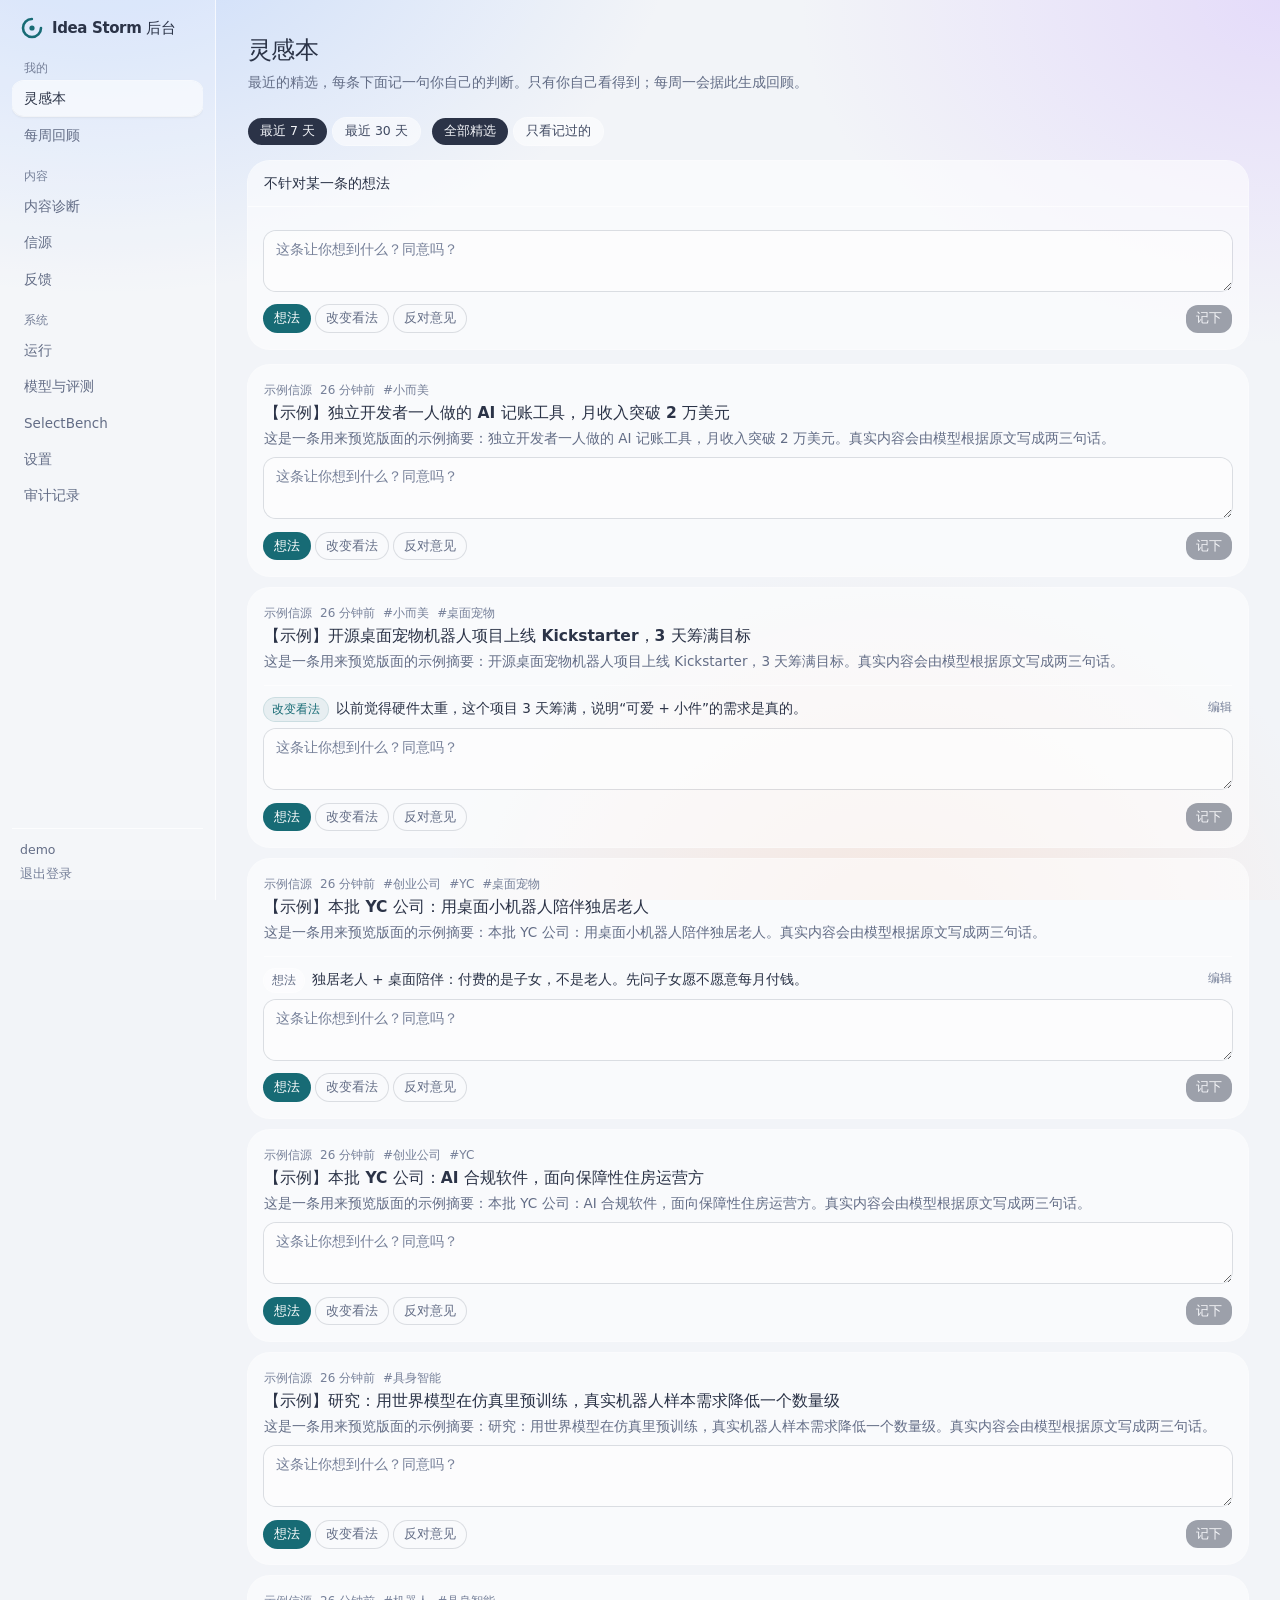
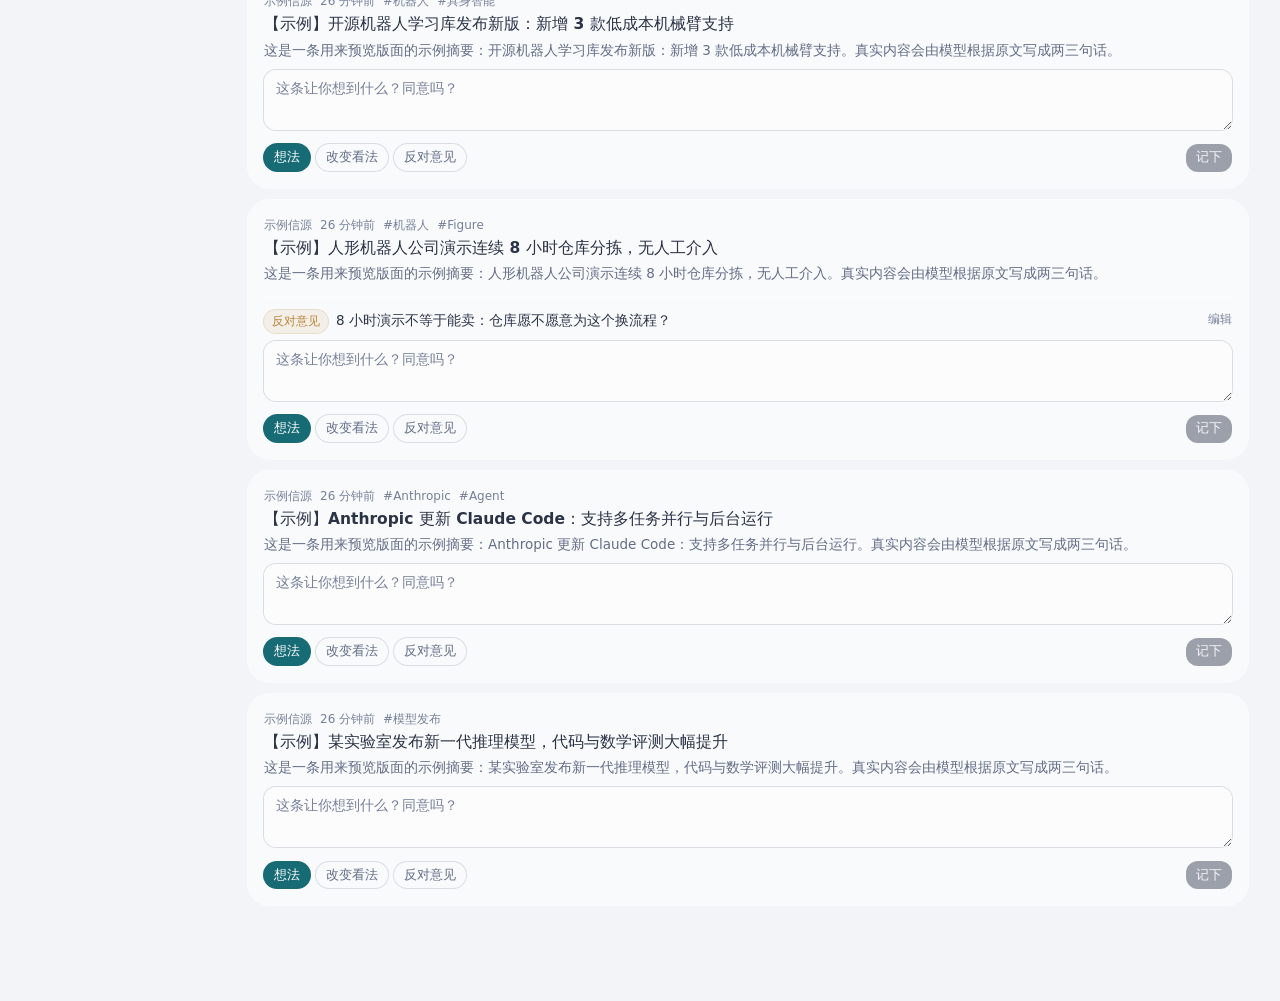
==== commit 7ab9e5c6: "Polish: spacing under the page title, quieter section label; refresh the static preview Co-Authored-" ====
--- a/preview/desk.html
+++ b/preview/desk.html
@@ -1,3 +1,3 @@
 <!doctype html><html lang="zh-CN" data-theme="light"><head><meta charset="utf-8"><meta name="viewport" content="width=device-width, initial-scale=1, viewport-fit=cover"><meta name="theme-color" media="(prefers-color-scheme: light)" content="#faf9f6"><meta name="theme-color" media="(prefers-color-scheme: dark)" content="#13191c"><title>灵感本 · Idea Storm 后台</title><link rel="icon" href="#" sizes="any"><link rel="icon" type="image/png" href="#"><link rel="apple-touch-icon" href="#"><link rel="manifest" href="#"><link rel="alternate" type="application/rss+xml" title="Idea Storm — 精选" href="#"><style>/*! tailwindcss v4.3.3 | MIT License | https://tailwindcss.com */
-@layer properties{@supports (((-webkit-hyphens:none)) and (not (margin-trim:inline))) or ((-moz-orient:inline) and (not (color:rgb(from red r g b)))){*,:before,:after,::backdrop{--tw-translate-x:0;--tw-translate-y:0;--tw-translate-z:0;--tw-scale-x:1;--tw-scale-y:1;--tw-scale-z:1;--tw-rotate-x:initial;--tw-rotate-y:initial;--tw-rotate-z:initial;--tw-skew-x:initial;--tw-skew-y:initial;--tw-pan-x:initial;--tw-pan-y:initial;--tw-pinch-zoom:initial;--tw-space-y-reverse:0;--tw-divide-y-reverse:0;--tw-border-style:solid;--tw-leading:initial;--tw-font-weight:initial;--tw-tracking:initial;--tw-ordinal:initial;--tw-slashed-zero:initial;--tw-numeric-figure:initial;--tw-numeric-spacing:initial;--tw-numeric-fraction:initial;--tw-shadow:0 0 #0000;--tw-shadow-color:initial;--tw-shadow-alpha:100%;--tw-inset-shadow:0 0 #0000;--tw-inset-shadow-color:initial;--tw-inset-shadow-alpha:100%;--tw-ring-color:initial;--tw-ring-shadow:0 0 #0000;--tw-inset-ring-color:initial;--tw-inset-ring-shadow:0 0 #0000;--tw-ring-inset:initial;--tw-ring-offset-width:0px;--tw-ring-offset-color:#fff;--tw-ring-offset-shadow:0 0 #0000;--tw-outline-style:solid;--tw-blur:initial;--tw-brightness:initial;--tw-contrast:initial;--tw-grayscale:initial;--tw-hue-rotate:initial;--tw-invert:initial;--tw-opacity:initial;--tw-saturate:initial;--tw-sepia:initial;--tw-drop-shadow:initial;--tw-drop-shadow-color:initial;--tw-drop-shadow-alpha:100%;--tw-drop-shadow-size:initial;--tw-backdrop-blur:initial;--tw-backdrop-brightness:initial;--tw-backdrop-contrast:initial;--tw-backdrop-grayscale:initial;--tw-backdrop-hue-rotate:initial;--tw-backdrop-invert:initial;--tw-backdrop-opacity:initial;--tw-backdrop-saturate:initial;--tw-backdrop-sepia:initial;--tw-duration:initial;--tw-ease:initial;--tw-content:""}}}@layer theme{:root,:host{--font-sans:-apple-system, BlinkMacSystemFont, "SF Pro Text", "SF Pro Display", system-ui, "Segoe UI", "PingFang SC", "Hiragino Sans GB", "HarmonyOS Sans SC", "Microsoft YaHei", sans-serif;--font-mono:ui-monospace, SFMono-Regular, "SF Mono", Menlo, Monaco, Consolas, "Liberation Mono", monospace;--color-black:#000;--color-white:#fff;--spacing:.25rem;--container-xs:20rem;--container-sm:24rem;--container-md:28rem;--container-lg:32rem;--container-xl:36rem;--container-2xl:42rem;--font-weight-normal:400;--font-weight-medium:500;--font-weight-semibold:550;--font-weight-bold:600;--font-weight-black:900;--tracking-tight:-.025em;--tracking-wide:.025em;--leading-tight:1.25;--leading-snug:1.375;--leading-relaxed:1.625;--ease-out:cubic-bezier(0, 0, .2, 1);--animate-spin:spin 1s linear infinite;--animate-ping:ping 1s cubic-bezier(0, 0, .2, 1) infinite;--animate-pulse:pulse 2s cubic-bezier(.4, 0, .6, 1) infinite;--blur-sm:8px;--blur-md:12px;--blur-xl:24px;--default-transition-duration:.15s;--default-transition-timing-function:cubic-bezier(.4, 0, .2, 1);--default-font-family:var(--font-sans);--default-mono-font-family:var(--font-mono);--color-bg:var(--bg);--color-bg-sunk:var(--bg-sunk);--color-bg-muted:var(--bg-muted);--color-surface:var(--surface);--color-surface-2:var(--surface-2);--color-raised:var(--raised);--color-sidebar:var(--sidebar);--color-daybar:var(--daybar);--color-ink:var(--ink);--color-ink-2:var(--ink-2);--color-ink-3:var(--ink-3);--color-ink-4:var(--ink-4);--color-line:var(--line);--color-line-strong:var(--line-strong);--color-line-soft:var(--line-soft);--color-accent:var(--accent);--color-accent-ink:var(--accent-ink);--color-accent-soft:var(--accent-soft);--color-accent-softer:var(--accent-softer);--color-accent-contrast:var(--accent-contrast);--color-note:var(--note);--color-hot:var(--hot);--color-hot-soft:var(--hot-soft);--color-amber:var(--amber);--color-amber-ink:var(--amber-ink);--color-amber-soft:var(--amber-soft);--color-ok:var(--ok);--color-ok-soft:var(--ok-soft);--color-ok-ink:var(--ok-ink);--color-cal-plain:var(--cal-plain);--color-cal-confirmed:var(--cal-confirmed);--color-cal-announced:var(--cal-announced);--color-cal-key-confirmed:var(--cal-key-confirmed);--color-cal-key-announced:var(--cal-key-announced);--color-panel-quiet:var(--panel-quiet);--color-rank-1:var(--rank-1);--color-rank-2:var(--rank-2);--color-rank-3:var(--rank-3);--color-rank-rest:var(--rank-rest);--radius-mark:5px;--radius-control:12px;--radius-tile:16px;--radius-card:22px;--radius-panel:22px;--radius-sheet:28px;--ease-out-quart:cubic-bezier(.25, 1, .5, 1)}}@layer base{*,:after,:before,::backdrop{box-sizing:border-box;border:0 solid;margin:0;padding:0}::file-selector-button{box-sizing:border-box;border:0 solid;margin:0;padding:0}html,:host{-webkit-text-size-adjust:100%;tab-size:4;line-height:1.5;font-family:var(--default-font-family,-apple-system, BlinkMacSystemFont, "Segoe UI", Roboto, "Helvetica Neue", "Noto Sans", Arial, sans-serif, "Apple Color Emoji", "Segoe UI Emoji", "Segoe UI Symbol", "Noto Color Emoji");font-feature-settings:var(--default-font-feature-settings,normal);font-variation-settings:var(--default-font-variation-settings,normal);-webkit-tap-highlight-color:transparent}hr{height:0;color:inherit;border-top-width:1px}abbr:where([title]){-webkit-text-decoration:underline dotted;text-decoration:underline dotted}h1,h2,h3,h4,h5,h6{font-size:inherit;font-weight:inherit}a{color:inherit;-webkit-text-decoration:inherit;-webkit-text-decoration:inherit;-webkit-text-decoration:inherit;-webkit-text-decoration:inherit;text-decoration:inherit}b,strong{font-weight:bolder}code,kbd,samp,pre{font-family:var(--default-mono-font-family,ui-monospace, SFMono-Regular, Menlo, Monaco, Consolas, "Liberation Mono", "Courier New", monospace);font-feature-settings:var(--default-mono-font-feature-settings,normal);font-variation-settings:var(--default-mono-font-variation-settings,normal);font-size:1em}small{font-size:80%}sub,sup{vertical-align:baseline;font-size:75%;line-height:0;position:relative}sub{bottom:-.25em}sup{top:-.5em}table{text-indent:0;border-color:inherit;border-collapse:collapse}:-moz-focusring:where(:not(iframe)){outline:auto}progress{vertical-align:baseline}summary{display:list-item}ol,ul,menu{list-style:none}img,svg,video,canvas,audio,iframe,embed,object{vertical-align:middle;display:block}img,video{max-width:100%;height:auto}button,input,select,optgroup,textarea{font:inherit;font-feature-settings:inherit;font-variation-settings:inherit;letter-spacing:inherit;color:inherit;opacity:1;background-color:#0000;border-radius:0}::file-selector-button{font:inherit;font-feature-settings:inherit;font-variation-settings:inherit;letter-spacing:inherit;color:inherit;opacity:1;background-color:#0000;border-radius:0}:where(select:is([multiple],[size])) optgroup{font-weight:bolder}:where(select:is([multiple],[size])) optgroup option{padding-inline-start:20px}::file-selector-button{margin-inline-end:4px}::placeholder{opacity:1}@supports (not ((-webkit-appearance:-apple-pay-button))) or (contain-intrinsic-size:1px){::placeholder{color:currentColor}@supports (color:color-mix(in lab, red, red)){::placeholder{color:color-mix(in oklab, currentcolor 50%, transparent)}}}textarea{resize:vertical}::-webkit-search-decoration{-webkit-appearance:none}::-webkit-date-and-time-value{min-height:1lh;text-align:inherit}::-webkit-datetime-edit{display:inline-flex}::-webkit-datetime-edit-fields-wrapper{padding:0}::-webkit-datetime-edit{padding-block:0}::-webkit-datetime-edit-year-field{padding-block:0}::-webkit-datetime-edit-month-field{padding-block:0}::-webkit-datetime-edit-day-field{padding-block:0}::-webkit-datetime-edit-hour-field{padding-block:0}::-webkit-datetime-edit-minute-field{padding-block:0}::-webkit-datetime-edit-second-field{padding-block:0}::-webkit-datetime-edit-millisecond-field{padding-block:0}::-webkit-datetime-edit-meridiem-field{padding-block:0}::-webkit-calendar-picker-indicator{line-height:1}:-moz-ui-invalid{box-shadow:none}button,input:where([type=button],[type=reset],[type=submit]){appearance:button}::file-selector-button{appearance:button}::-webkit-inner-spin-button{height:auto}::-webkit-outer-spin-button{height:auto}[hidden]:where(:not([hidden=until-found])){display:none!important}html{-webkit-text-size-adjust:100%;text-rendering:optimizelegibility;-webkit-font-smoothing:antialiased;-moz-osx-font-smoothing:grayscale;-webkit-tap-highlight-color:transparent}body{background:var(--bg-image), var(--bg);color:var(--ink);font-family:var(--font-sans);background-attachment:fixed;font-size:14px;line-height:1.5}::selection{background:var(--selection)}:focus-visible{outline:2px solid var(--accent);outline-offset:2px;border-radius:6px}a{color:inherit;text-decoration:none}button{cursor:pointer}button:disabled{cursor:default}img{max-width:100%}}@layer components{.num{font-variant-numeric:tabular-nums}.mono{font-family:var(--font-mono);font-variant-numeric:tabular-nums}.chip{height:1.625rem;color:var(--ink-4);background:var(--bg-sunk);border:1px solid var(--line-soft);border-radius:9999px;align-items:center;gap:.25rem;padding:0 .625rem;font-size:12px;transition:color .12s,background-color .12s,border-color .12s;display:inline-flex}a.chip:hover{color:var(--accent);border-color:var(--line-strong)}.skeleton{background:var(--bg-muted);border-radius:var(--radius-control);animation:1.6s ease-in-out infinite skeleton-pulse}.scrollbar-none{scrollbar-width:none}.scrollbar-none::-webkit-scrollbar{display:none}.scrollbar-thin{scrollbar-width:thin;scrollbar-color:var(--line-strong) transparent}.disclosure>summary{cursor:pointer;list-style:none}.disclosure>summary::-webkit-details-marker{display:none}}@layer utilities{.\@container{container-type:inline-size}.pointer-events-auto{pointer-events:auto}.pointer-events-none{pointer-events:none}.visible{visibility:visible}.sr-only{clip-path:inset(50%);white-space:nowrap;border-width:0;width:1px;height:1px;margin:-1px;padding:0;position:absolute;overflow:hidden}.absolute{position:absolute}.fixed{position:fixed}.relative{position:relative}.static{position:static}.sticky{position:sticky}.inset-0{inset:0}.inset-x-0{inset-inline:0}.inset-y-\[3px\]{inset-block:3px}.top-0{top:0}.top-0\.5{top:calc(var(--spacing) * .5)}.top-1{top:var(--spacing)}.top-1\/2{top:50%}.top-4{top:calc(var(--spacing) * 4)}.top-6{top:calc(var(--spacing) * 6)}.top-10{top:calc(var(--spacing) * 10)}.top-\[7px\]{top:7px}.top-\[25\.5px\]{top:25.5px}.top-\[29px\]{top:29px}.top-\[calc\(42\%\+42px\)\]{top:calc(42% + 42px)}.-right-2{right:calc(var(--spacing) * -2)}.right-0{right:0}.right-2\.5{right:calc(var(--spacing) * 2.5)}.right-3{right:calc(var(--spacing) * 3)}.right-4{right:calc(var(--spacing) * 4)}.-bottom-\[41px\]{bottom:-41px}.bottom-0{bottom:0}.bottom-3{bottom:calc(var(--spacing) * 3)}.bottom-4{bottom:calc(var(--spacing) * 4)}.bottom-\[calc\(80px\+env\(safe-area-inset-bottom\)\)\]{bottom:calc(80px + env(safe-area-inset-bottom))}.bottom-\[calc\(86px\+env\(safe-area-inset-bottom\)\)\]{bottom:calc(86px + env(safe-area-inset-bottom))}.bottom-full{bottom:100%}.-left-5{left:calc(var(--spacing) * -5)}.-left-\[13\.5px\]{left:-13.5px}.left-0{left:0}.left-1\/2{left:50%}.left-3\.5{left:calc(var(--spacing) * 3.5)}.left-4{left:calc(var(--spacing) * 4)}.left-\[3px\]{left:3px}.left-\[7\.5px\]{left:7.5px}.left-\[7px\]{left:7px}.left-\[10\.5px\]{left:10.5px}.left-\[75\%\]{left:75%}.z-10{z-index:10}.z-20{z-index:20}.z-30{z-index:30}.z-40{z-index:40}.z-50{z-index:50}.z-\[60\]{z-index:60}.z-\[75\]{z-index:75}.z-\[80\]{z-index:80}.order-1{order:1}.order-2{order:2}.order-3{order:3}.order-4{order:4}.order-5{order:5}.order-6{order:6}.order-first{order:-9999}.container{width:100%}@media (width>=641px){.container{max-width:641px}}@media (width>=768px){.container{max-width:768px}}@media (width>=961px){.container{max-width:961px}}@media (width>=1280px){.container{max-width:1280px}}@media (width>=1536px){.container{max-width:1536px}}.-mx-1{margin-inline:calc(var(--spacing) * -1)}.-mx-2{margin-inline:calc(var(--spacing) * -2)}.-mx-3{margin-inline:calc(var(--spacing) * -3)}.-mx-4{margin-inline:calc(var(--spacing) * -4)}.-mx-5{margin-inline:calc(var(--spacing) * -5)}.mx-1{margin-inline:var(--spacing)}.mx-1\.5{margin-inline:calc(var(--spacing) * 1.5)}.mx-2{margin-inline:calc(var(--spacing) * 2)}.mx-auto{margin-inline:auto}.-my-1{margin-block:calc(var(--spacing) * -1)}.my-4{margin-block:calc(var(--spacing) * 4)}.mt-0\.5{margin-top:calc(var(--spacing) * .5)}.mt-1{margin-top:var(--spacing)}.mt-1\.5{margin-top:calc(var(--spacing) * 1.5)}.mt-2{margin-top:calc(var(--spacing) * 2)}.mt-2\.5{margin-top:calc(var(--spacing) * 2.5)}.mt-3{margin-top:calc(var(--spacing) * 3)}.mt-3\.5{margin-top:calc(var(--spacing) * 3.5)}.mt-4{margin-top:calc(var(--spacing) * 4)}.mt-5{margin-top:calc(var(--spacing) * 5)}.mt-6{margin-top:calc(var(--spacing) * 6)}.mt-7{margin-top:calc(var(--spacing) * 7)}.mt-8{margin-top:calc(var(--spacing) * 8)}.mt-9{margin-top:calc(var(--spacing) * 9)}.mt-10{margin-top:calc(var(--spacing) * 10)}.mt-12{margin-top:calc(var(--spacing) * 12)}.mt-16{margin-top:calc(var(--spacing) * 16)}.mt-20{margin-top:calc(var(--spacing) * 20)}.mt-\[3px\]{margin-top:3px}.mt-\[9px\]{margin-top:9px}.mt-\[11px\]{margin-top:11px}.mt-auto{margin-top:auto}.mt-px{margin-top:1px}.-mr-3{margin-right:calc(var(--spacing) * -3)}.mr-1{margin-right:var(--spacing)}.mr-2{margin-right:calc(var(--spacing) * 2)}.mr-3{margin-right:calc(var(--spacing) * 3)}.mr-\[0\.3em\]{margin-right:.3em}.-mb-1{margin-bottom:calc(var(--spacing) * -1)}.mb-1{margin-bottom:var(--spacing)}.mb-2{margin-bottom:calc(var(--spacing) * 2)}.mb-2\.5{margin-bottom:calc(var(--spacing) * 2.5)}.mb-3{margin-bottom:calc(var(--spacing) * 3)}.mb-4{margin-bottom:calc(var(--spacing) * 4)}.mb-5{margin-bottom:calc(var(--spacing) * 5)}.mb-6{margin-bottom:calc(var(--spacing) * 6)}.-ml-1\.5{margin-left:calc(var(--spacing) * -1.5)}.-ml-px{margin-left:-1px}.ml-0\.5{margin-left:calc(var(--spacing) * .5)}.ml-1{margin-left:var(--spacing)}.ml-1\.5{margin-left:calc(var(--spacing) * 1.5)}.ml-2{margin-left:calc(var(--spacing) * 2)}.ml-auto{margin-left:auto}.ml-px{margin-left:1px}.line-clamp-1{-webkit-line-clamp:1;-webkit-box-orient:vertical;display:-webkit-box;overflow:hidden}.line-clamp-2{-webkit-line-clamp:2;-webkit-box-orient:vertical;display:-webkit-box;overflow:hidden}.line-clamp-3{-webkit-line-clamp:3;-webkit-box-orient:vertical;display:-webkit-box;overflow:hidden}.line-clamp-4{-webkit-line-clamp:4;-webkit-box-orient:vertical;display:-webkit-box;overflow:hidden}.line-clamp-5{-webkit-line-clamp:5;-webkit-box-orient:vertical;display:-webkit-box;overflow:hidden}.block{display:block}.contents{display:contents}.flex{display:flex}.grid{display:grid}.hidden{display:none}.inline{display:inline}.inline-block{display:inline-block}.inline-flex{display:inline-flex}.table{display:table}.aspect-\[2\/1\]{aspect-ratio:2}.aspect-\[3\/4\]{aspect-ratio:3/4}.aspect-\[16\/9\]{aspect-ratio:16/9}.aspect-\[16\/10\]{aspect-ratio:16/10}.\!size-1\.5{width:calc(var(--spacing) * 1.5)!important;height:calc(var(--spacing) * 1.5)!important}.size-0{width:0;height:0}.size-1{width:var(--spacing);height:var(--spacing)}.size-1\.5{width:calc(var(--spacing) * 1.5);height:calc(var(--spacing) * 1.5)}.size-2{width:calc(var(--spacing) * 2);height:calc(var(--spacing) * 2)}.size-3{width:calc(var(--spacing) * 3);height:calc(var(--spacing) * 3)}.size-3\.5{width:calc(var(--spacing) * 3.5);height:calc(var(--spacing) * 3.5)}.size-4{width:calc(var(--spacing) * 4);height:calc(var(--spacing) * 4)}.size-5{width:calc(var(--spacing) * 5);height:calc(var(--spacing) * 5)}.size-6{width:calc(var(--spacing) * 6);height:calc(var(--spacing) * 6)}.size-7{width:calc(var(--spacing) * 7);height:calc(var(--spacing) * 7)}.size-8{width:calc(var(--spacing) * 8);height:calc(var(--spacing) * 8)}.size-9{width:calc(var(--spacing) * 9);height:calc(var(--spacing) * 9)}.size-10{width:calc(var(--spacing) * 10);height:calc(var(--spacing) * 10)}.size-11{width:calc(var(--spacing) * 11);height:calc(var(--spacing) * 11)}.size-14{width:calc(var(--spacing) * 14);height:calc(var(--spacing) * 14)}.size-28{width:calc(var(--spacing) * 28);height:calc(var(--spacing) * 28)}.size-\[0\.42em\]{width:.42em;height:.42em}.size-\[5px\]{width:5px;height:5px}.size-\[7px\]{width:7px;height:7px}.size-\[9px\]{width:9px;height:9px}.size-\[104px\]{width:104px;height:104px}.size-full{width:100%;height:100%}.h-1{height:var(--spacing)}.h-1\.5{height:calc(var(--spacing) * 1.5)}.h-2\.5{height:calc(var(--spacing) * 2.5)}.h-3{height:calc(var(--spacing) * 3)}.h-4{height:calc(var(--spacing) * 4)}.h-6{height:calc(var(--spacing) * 6)}.h-7{height:calc(var(--spacing) * 7)}.h-8{height:calc(var(--spacing) * 8)}.h-9{height:calc(var(--spacing) * 9)}.h-10{height:calc(var(--spacing) * 10)}.h-11{height:calc(var(--spacing) * 11)}.h-12{height:calc(var(--spacing) * 12)}.h-14{height:calc(var(--spacing) * 14)}.h-16{height:calc(var(--spacing) * 16)}.h-\[2px\]{height:2px}.h-\[3px\]{height:3px}.h-\[18px\]{height:18px}.h-\[20px\]{height:20px}.h-\[22px\]{height:22px}.h-\[26px\]{height:26px}.h-\[34px\]{height:34px}.h-\[42px\]{height:42px}.h-\[50px\]{height:50px}.h-\[54px\]{height:54px}.h-\[58px\]{height:58px}.h-\[64\%\]{height:64%}.h-\[66\%\]{height:66%}.h-\[112px\]{height:112px}.h-\[230px\]{height:230px}.h-auto{height:auto}.h-dvh{height:100dvh}.h-full{height:100%}.max-h-48{max-height:calc(var(--spacing) * 48)}.max-h-\[92dvh\]{max-height:92dvh}.max-h-\[360px\]{max-height:360px}.max-h-\[420px\]{max-height:420px}.max-h-full{max-height:100%}.\!min-h-\[38px\]{min-height:38px!important}.\!min-h-\[60px\]{min-height:60px!important}.min-h-0{min-height:0}.min-h-7{min-height:calc(var(--spacing) * 7)}.min-h-\[18px\]{min-height:18px}.min-h-\[62px\]{min-height:62px}.min-h-\[70vh\]{min-height:70vh}.min-h-\[84px\]{min-height:84px}.min-h-\[300px\]{min-height:300px}.min-h-dvh{min-height:100dvh}.\!w-24{width:calc(var(--spacing) * 24)!important}.\!w-auto{width:auto!important}.w-3\.5{width:calc(var(--spacing) * 3.5)}.w-5{width:calc(var(--spacing) * 5)}.w-6{width:calc(var(--spacing) * 6)}.w-7{width:calc(var(--spacing) * 7)}.w-8{width:calc(var(--spacing) * 8)}.w-9{width:calc(var(--spacing) * 9)}.w-10{width:calc(var(--spacing) * 10)}.w-14{width:calc(var(--spacing) * 14)}.w-16{width:calc(var(--spacing) * 16)}.w-24{width:calc(var(--spacing) * 24)}.w-56{width:calc(var(--spacing) * 56)}.w-\[22px\]{width:22px}.w-\[25\%\]{width:25%}.w-\[26px\]{width:26px}.w-\[44px\]{width:44px}.w-\[64\%\]{width:64%}.w-\[66\%\]{width:66%}.w-\[76px\]{width:76px}.w-\[88px\]{width:88px}.w-\[92px\]{width:92px}.w-\[104px\]{width:104px}.w-\[108px\]{width:108px}.w-\[112px\]{width:112px}.w-\[124px\]{width:124px}.w-\[140px\]{width:140px}.w-\[176px\]{width:176px}.w-\[180px\]{width:180px}.w-\[216px\]{width:216px}.w-\[280px\]{width:280px}.w-\[calc\(\(100\%-6px\)\/3\)\]{width:calc(33.3333% - 2px)}.w-\[min\(260px\,calc\(100\%-48px\)\)\]{width:min(260px,100% - 48px)}.w-auto{width:auto}.w-full{width:100%}.w-max{width:max-content}.w-px{width:1px}.max-w-2xl{max-width:var(--container-2xl)}.max-w-\[36em\]{max-width:36em}.max-w-\[52em\]{max-width:52em}.max-w-\[64em\]{max-width:64em}.max-w-\[240px\]{max-width:240px}.max-w-\[260px\]{max-width:260px}.max-w-\[280px\]{max-width:280px}.max-w-\[320px\]{max-width:320px}.max-w-\[360px\]{max-width:360px}.max-w-\[420px\]{max-width:420px}.max-w-\[640px\]{max-width:640px}.max-w-\[760px\]{max-width:760px}.max-w-\[960px\]{max-width:960px}.max-w-\[1320px\]{max-width:1320px}.max-w-\[min\(360px\,calc\(\(92dvh-190px\)\*0\.75\)\)\]{max-width:min(360px,69dvh - 142.5px)}.max-w-\[var\(--page-max-reading\)\]{max-width:var(--page-max-reading)}.max-w-full{max-width:100%}.max-w-lg{max-width:var(--container-lg)}.max-w-md{max-width:var(--container-md)}.max-w-sm{max-width:var(--container-sm)}.max-w-xl{max-width:var(--container-xl)}.max-w-xs{max-width:var(--container-xs)}.min-w-0{min-width:0}.min-w-5{min-width:calc(var(--spacing) * 5)}.min-w-9{min-width:calc(var(--spacing) * 9)}.min-w-\[120px\]{min-width:120px}.min-w-\[130px\]{min-width:130px}.min-w-\[168px\]{min-width:168px}.min-w-\[220px\]{min-width:220px}.min-w-\[260px\]{min-width:260px}.min-w-\[320px\]{min-width:320px}.min-w-\[420px\]{min-width:420px}.min-w-\[560px\]{min-width:560px}.min-w-\[640px\]{min-width:640px}.min-w-\[720px\]{min-width:720px}.min-w-\[760px\]{min-width:760px}.flex-1{flex:1}.flex-\[1_1_18rem\]{flex:18rem}.shrink-0{flex-shrink:0}.grow{flex-grow:1}.border-collapse{border-collapse:collapse}.origin-left{transform-origin:0}.origin-top-left{transform-origin:0 0}.origin-top-right{transform-origin:100% 0}.-translate-x-1\/2{--tw-translate-x:calc(calc(1 / 2 * 100%) * -1);translate:var(--tw-translate-x) var(--tw-translate-y)}.-translate-y-1\/2{--tw-translate-y:calc(calc(1 / 2 * 100%) * -1);translate:var(--tw-translate-x) var(--tw-translate-y)}.-translate-y-px{--tw-translate-y:-1px;translate:var(--tw-translate-x) var(--tw-translate-y)}.translate-y-0{--tw-translate-y:0px;translate:var(--tw-translate-x) var(--tw-translate-y)}.translate-y-2{--tw-translate-y:calc(var(--spacing) * 2);translate:var(--tw-translate-x) var(--tw-translate-y)}.translate-y-\[-2px\]{--tw-translate-y:-2px;translate:var(--tw-translate-x) var(--tw-translate-y)}.scale-100{--tw-scale-x:100%;--tw-scale-y:100%;--tw-scale-z:100%;scale:var(--tw-scale-x) var(--tw-scale-y)}.scale-x-0{--tw-scale-x:0%;scale:var(--tw-scale-x) var(--tw-scale-y)}.scale-\[0\.985\]{scale:.985}.-rotate-90{rotate:-90deg}.rotate-45{rotate:45deg}.rotate-90{rotate:90deg}.rotate-180{rotate:180deg}.card-hover{transition:box-shadow .2s var(--ease-out-quart), border-color .2s, transform .2s var(--ease-out-quart)}.card-hover:hover{box-shadow:var(--shadow-card-hover);border-color:var(--line-strong);transform:translateY(-1px)}.transform{transform:var(--tw-rotate-x,) var(--tw-rotate-y,) var(--tw-rotate-z,) var(--tw-skew-x,) var(--tw-skew-y,)}.animate-ping{animation:var(--animate-ping)}.animate-pulse{animation:var(--animate-pulse)}.animate-spin{animation:var(--animate-spin)}.cursor-pointer{cursor:pointer}.cursor-zoom-in{cursor:zoom-in}.cursor-zoom-out{cursor:zoom-out}.touch-pan-y{--tw-pan-y:pan-y;touch-action:var(--tw-pan-x,) var(--tw-pan-y,) var(--tw-pinch-zoom,)}.resize{resize:both}.resize-y{resize:vertical}.scroll-mt-6{scroll-margin-top:calc(var(--spacing) * 6)}.scroll-mt-24{scroll-margin-top:calc(var(--spacing) * 24)}.scroll-mt-\[64px\]{scroll-margin-top:64px}.scrollbar-none{scrollbar-width:none}.scrollbar-thin{scrollbar-width:thin}.list-none{list-style-type:none}.appearance-none{appearance:none}.break-inside-avoid{break-inside:avoid}.grid-cols-1{grid-template-columns:repeat(1,minmax(0,1fr))}.grid-cols-2{grid-template-columns:repeat(2,minmax(0,1fr))}.grid-cols-3{grid-template-columns:repeat(3,minmax(0,1fr))}.grid-cols-7{grid-template-columns:repeat(7,minmax(0,1fr))}.grid-cols-\[20px_minmax\(0\,1fr\)_auto\]{grid-template-columns:20px minmax(0,1fr) auto}.grid-cols-\[30px_minmax\(0\,1fr\)\]{grid-template-columns:30px minmax(0,1fr)}.grid-cols-\[48px_minmax\(0\,1fr\)\]{grid-template-columns:48px minmax(0,1fr)}.grid-cols-\[64px_22px_minmax\(0\,1fr\)\]{grid-template-columns:64px 22px minmax(0,1fr)}.grid-cols-\[auto_auto\]{grid-template-columns:auto auto}.grid-cols-\[max-content_1fr\]{grid-template-columns:max-content 1fr}.grid-cols-\[minmax\(0\,1fr\)\]{grid-template-columns:minmax(0,1fr)}.flex-col{flex-direction:column}.flex-col-reverse{flex-direction:column-reverse}.flex-wrap{flex-wrap:wrap}.place-items-center{place-items:center}.content-start{align-content:flex-start}.items-baseline{align-items:baseline}.items-center{align-items:center}.items-end{align-items:flex-end}.items-start{align-items:flex-start}.items-stretch{align-items:stretch}.justify-between{justify-content:space-between}.justify-center{justify-content:center}.justify-end{justify-content:flex-end}.justify-start{justify-content:flex-start}.gap-0\.5{gap:calc(var(--spacing) * .5)}.gap-1{gap:var(--spacing)}.gap-1\.5{gap:calc(var(--spacing) * 1.5)}.gap-2{gap:calc(var(--spacing) * 2)}.gap-2\.5{gap:calc(var(--spacing) * 2.5)}.gap-3{gap:calc(var(--spacing) * 3)}.gap-3\.5{gap:calc(var(--spacing) * 3.5)}.gap-4{gap:calc(var(--spacing) * 4)}.gap-5{gap:calc(var(--spacing) * 5)}.gap-6{gap:calc(var(--spacing) * 6)}.gap-8{gap:calc(var(--spacing) * 8)}.gap-10{gap:calc(var(--spacing) * 10)}.gap-\[3px\]{gap:3px}:where(.space-y-0\.5>:not(:last-child)){--tw-space-y-reverse:0;margin-block-start:calc(calc(var(--spacing) * .5) * var(--tw-space-y-reverse));margin-block-end:calc(calc(var(--spacing) * .5) * calc(1 - var(--tw-space-y-reverse)))}:where(.space-y-1>:not(:last-child)){--tw-space-y-reverse:0;margin-block-start:calc(var(--spacing) * var(--tw-space-y-reverse));margin-block-end:calc(var(--spacing) * calc(1 - var(--tw-space-y-reverse)))}:where(.space-y-1\.5>:not(:last-child)){--tw-space-y-reverse:0;margin-block-start:calc(calc(var(--spacing) * 1.5) * var(--tw-space-y-reverse));margin-block-end:calc(calc(var(--spacing) * 1.5) * calc(1 - var(--tw-space-y-reverse)))}:where(.space-y-2>:not(:last-child)){--tw-space-y-reverse:0;margin-block-start:calc(calc(var(--spacing) * 2) * var(--tw-space-y-reverse));margin-block-end:calc(calc(var(--spacing) * 2) * calc(1 - var(--tw-space-y-reverse)))}:where(.space-y-2\.5>:not(:last-child)){--tw-space-y-reverse:0;margin-block-start:calc(calc(var(--spacing) * 2.5) * var(--tw-space-y-reverse));margin-block-end:calc(calc(var(--spacing) * 2.5) * calc(1 - var(--tw-space-y-reverse)))}:where(.space-y-3>:not(:last-child)){--tw-space-y-reverse:0;margin-block-start:calc(calc(var(--spacing) * 3) * var(--tw-space-y-reverse));margin-block-end:calc(calc(var(--spacing) * 3) * calc(1 - var(--tw-space-y-reverse)))}:where(.space-y-4>:not(:last-child)){--tw-space-y-reverse:0;margin-block-start:calc(calc(var(--spacing) * 4) * var(--tw-space-y-reverse));margin-block-end:calc(calc(var(--spacing) * 4) * calc(1 - var(--tw-space-y-reverse)))}:where(.space-y-5>:not(:last-child)){--tw-space-y-reverse:0;margin-block-start:calc(calc(var(--spacing) * 5) * var(--tw-space-y-reverse));margin-block-end:calc(calc(var(--spacing) * 5) * calc(1 - var(--tw-space-y-reverse)))}:where(.space-y-8>:not(:last-child)){--tw-space-y-reverse:0;margin-block-start:calc(calc(var(--spacing) * 8) * var(--tw-space-y-reverse));margin-block-end:calc(calc(var(--spacing) * 8) * calc(1 - var(--tw-space-y-reverse)))}.gap-x-1\.5{column-gap:calc(var(--spacing) * 1.5)}.gap-x-2{column-gap:calc(var(--spacing) * 2)}.gap-x-2\.5{column-gap:calc(var(--spacing) * 2.5)}.gap-x-3{column-gap:calc(var(--spacing) * 3)}.gap-x-4{column-gap:calc(var(--spacing) * 4)}.gap-x-5{column-gap:calc(var(--spacing) * 5)}.gap-x-6{column-gap:calc(var(--spacing) * 6)}.gap-x-8{column-gap:calc(var(--spacing) * 8)}.gap-x-10{column-gap:calc(var(--spacing) * 10)}.gap-y-0\.5{row-gap:calc(var(--spacing) * .5)}.gap-y-1{row-gap:var(--spacing)}.gap-y-1\.5{row-gap:calc(var(--spacing) * 1.5)}.gap-y-2{row-gap:calc(var(--spacing) * 2)}.gap-y-4{row-gap:calc(var(--spacing) * 4)}.gap-y-5{row-gap:calc(var(--spacing) * 5)}.gap-y-6{row-gap:calc(var(--spacing) * 6)}.gap-y-\[18px\]{row-gap:18px}:where(.divide-y>:not(:last-child)){--tw-divide-y-reverse:0;border-bottom-style:var(--tw-border-style);border-top-style:var(--tw-border-style);border-top-width:calc(1px * var(--tw-divide-y-reverse));border-bottom-width:calc(1px * calc(1 - var(--tw-divide-y-reverse)))}:where(.divide-line>:not(:last-child)){border-color:var(--color-line)}:where(.divide-line-soft>:not(:last-child)){border-color:var(--color-line-soft)}.self-center{align-self:center}.self-start{align-self:flex-start}.justify-self-center{justify-self:center}.justify-self-end{justify-self:flex-end}.truncate{text-overflow:ellipsis;white-space:nowrap;overflow:hidden}.overflow-auto{overflow:auto}.overflow-hidden{overflow:hidden}.overflow-visible{overflow:visible}.overflow-x-auto{overflow-x:auto}.overflow-y-auto{overflow-y:auto}.card{background:var(--surface);border:1px solid var(--line);border-radius:var(--radius-card);box-shadow:var(--glass-edge), var(--shadow-card);-webkit-backdrop-filter:var(--glass-blur);backdrop-filter:var(--glass-blur)}.rounded{border-radius:.25rem}.rounded-card{border-radius:var(--radius-card)}.rounded-control{border-radius:var(--radius-control)}.rounded-full{border-radius:2147483647px}.rounded-mark{border-radius:var(--radius-mark)}.rounded-none{border-radius:0}.rounded-panel{border-radius:var(--radius-panel)}.rounded-sheet{border-radius:var(--radius-sheet)}.rounded-tile{border-radius:var(--radius-tile)}.rounded-t-sheet{border-top-left-radius:var(--radius-sheet);border-top-right-radius:var(--radius-sheet)}.\!border-\[1\.5px\]{border-style:var(--tw-border-style)!important;border-width:1.5px!important}.border{border-style:var(--tw-border-style);border-width:1px}.border-\[1\.5px\]{border-style:var(--tw-border-style);border-width:1.5px}.border-x-0{border-inline-style:var(--tw-border-style);border-inline-width:0}.border-y{border-block-style:var(--tw-border-style);border-block-width:1px}.border-t{border-top-style:var(--tw-border-style);border-top-width:1px}.border-t-0{border-top-style:var(--tw-border-style);border-top-width:0}.border-r{border-right-style:var(--tw-border-style);border-right-width:1px}.border-b{border-bottom-style:var(--tw-border-style);border-bottom-width:1px}.border-l{border-left-style:var(--tw-border-style);border-left-width:1px}.border-l-2{border-left-style:var(--tw-border-style);border-left-width:2px}.\!border-solid{--tw-border-style:solid!important;border-style:solid!important}.border-dashed{--tw-border-style:dashed;border-style:dashed}.\!border-accent{border-color:var(--color-accent)!important}.border-accent,.border-accent\/30{border-color:var(--color-accent)}@supports (color:color-mix(in lab, red, red)){.border-accent\/30{border-color:color-mix(in oklab, var(--color-accent) 30%, transparent)}}.border-accent\/45{border-color:var(--color-accent)}@supports (color:color-mix(in lab, red, red)){.border-accent\/45{border-color:color-mix(in oklab, var(--color-accent) 45%, transparent)}}.border-amber\/35{border-color:var(--color-amber)}@supports (color:color-mix(in lab, red, red)){.border-amber\/35{border-color:color-mix(in oklab, var(--color-amber) 35%, transparent)}}.border-current{border-color:currentColor}.border-hot\/30{border-color:var(--color-hot)}@supports (color:color-mix(in lab, red, red)){.border-hot\/30{border-color:color-mix(in oklab, var(--color-hot) 30%, transparent)}}.border-ink{border-color:var(--color-ink)}.border-line{border-color:var(--color-line)}.border-line-soft{border-color:var(--color-line-soft)}.border-line-strong{border-color:var(--color-line-strong)}.border-line\/70{border-color:var(--color-line)}@supports (color:color-mix(in lab, red, red)){.border-line\/70{border-color:color-mix(in oklab, var(--color-line) 70%, transparent)}}.border-ok-ink,.border-ok-ink\/55{border-color:var(--color-ok-ink)}@supports (color:color-mix(in lab, red, red)){.border-ok-ink\/55{border-color:color-mix(in oklab, var(--color-ok-ink) 55%, transparent)}}.border-ok\/30{border-color:var(--color-ok)}@supports (color:color-mix(in lab, red, red)){.border-ok\/30{border-color:color-mix(in oklab, var(--color-ok) 30%, transparent)}}.border-transparent{border-color:#0000}.border-r-transparent{border-right-color:#0000}.well{background-color:var(--bg-sunk);box-shadow:inset 0 0 0 1px var(--line-soft)}[data-theme=dark] .well{background-color:var(--bg-muted)}@supports (color:color-mix(in lab, red, red)){[data-theme=dark] .well{background-color:color-mix(in srgb, var(--bg-muted) 60%, transparent)}}.bg-\[\#111\]{background-color:#111}.bg-\[color-mix\(in_srgb\,var\(--sidebar\)_50\%\,var\(--surface\)\)\]{background-color:var(--sidebar)}@supports (color:color-mix(in lab, red, red)){.bg-\[color-mix\(in_srgb\,var\(--sidebar\)_50\%\,var\(--surface\)\)\]{background-color:color-mix(in srgb,var(--sidebar) 50%,var(--surface))}}.bg-\[rgba\(8\,14\,15\,0\.55\)\]{background-color:#080e0f8c}.bg-\[rgba\(28\,39\,51\,0\.04\)\]{background-color:#1c27330a}.bg-accent{background-color:var(--color-accent)}.bg-accent-soft{background-color:var(--color-accent-soft)}.bg-accent-softer{background-color:var(--color-accent-softer)}.bg-accent\/10{background-color:var(--color-accent)}@supports (color:color-mix(in lab, red, red)){.bg-accent\/10{background-color:color-mix(in oklab, var(--color-accent) 10%, transparent)}}.bg-accent\/15{background-color:var(--color-accent)}@supports (color:color-mix(in lab, red, red)){.bg-accent\/15{background-color:color-mix(in oklab, var(--color-accent) 15%, transparent)}}.bg-accent\/\[0\.06\]{background-color:var(--color-accent)}@supports (color:color-mix(in lab, red, red)){.bg-accent\/\[0\.06\]{background-color:color-mix(in oklab, var(--color-accent) 6%, transparent)}}.bg-amber{background-color:var(--color-amber)}.bg-amber-ink,.bg-amber-ink\/\[0\.16\]{background-color:var(--color-amber-ink)}@supports (color:color-mix(in lab, red, red)){.bg-amber-ink\/\[0\.16\]{background-color:color-mix(in oklab, var(--color-amber-ink) 16%, transparent)}}.bg-amber-soft{background-color:var(--color-amber-soft)}.bg-amber\/10{background-color:var(--color-amber)}@supports (color:color-mix(in lab, red, red)){.bg-amber\/10{background-color:color-mix(in oklab, var(--color-amber) 10%, transparent)}}.bg-amber\/15{background-color:var(--color-amber)}@supports (color:color-mix(in lab, red, red)){.bg-amber\/15{background-color:color-mix(in oklab, var(--color-amber) 15%, transparent)}}.bg-bg{background-color:var(--color-bg)}.bg-bg-sunk,.bg-bg-sunk\/40{background-color:var(--color-bg-sunk)}@supports (color:color-mix(in lab, red, red)){.bg-bg-sunk\/40{background-color:color-mix(in oklab, var(--color-bg-sunk) 40%, transparent)}}.bg-bg-sunk\/50{background-color:var(--color-bg-sunk)}@supports (color:color-mix(in lab, red, red)){.bg-bg-sunk\/50{background-color:color-mix(in oklab, var(--color-bg-sunk) 50%, transparent)}}.bg-bg-sunk\/60{background-color:var(--color-bg-sunk)}@supports (color:color-mix(in lab, red, red)){.bg-bg-sunk\/60{background-color:color-mix(in oklab, var(--color-bg-sunk) 60%, transparent)}}.bg-bg-sunk\/70{background-color:var(--color-bg-sunk)}@supports (color:color-mix(in lab, red, red)){.bg-bg-sunk\/70{background-color:color-mix(in oklab, var(--color-bg-sunk) 70%, transparent)}}.bg-bg\/90{background-color:var(--color-bg)}@supports (color:color-mix(in lab, red, red)){.bg-bg\/90{background-color:color-mix(in oklab, var(--color-bg) 90%, transparent)}}.bg-bg\/95{background-color:var(--color-bg)}@supports (color:color-mix(in lab, red, red)){.bg-bg\/95{background-color:color-mix(in oklab, var(--color-bg) 95%, transparent)}}.bg-black\/55{background-color:#0000008c}@supports (color:color-mix(in lab, red, red)){.bg-black\/55{background-color:color-mix(in oklab, var(--color-black) 55%, transparent)}}.bg-black\/85{background-color:#000000d9}@supports (color:color-mix(in lab, red, red)){.bg-black\/85{background-color:color-mix(in oklab, var(--color-black) 85%, transparent)}}.bg-cal-announced{background-color:var(--color-cal-announced)}.bg-cal-confirmed{background-color:var(--color-cal-confirmed)}.bg-cal-key-announced{background-color:var(--color-cal-key-announced)}.bg-cal-key-confirmed{background-color:var(--color-cal-key-confirmed)}.bg-cal-plain{background-color:var(--color-cal-plain)}.bg-current{background-color:currentColor}.bg-daybar{background-color:var(--color-daybar)}.bg-hot{background-color:var(--color-hot)}.bg-hot-soft{background-color:var(--color-hot-soft)}.bg-ink{background-color:var(--color-ink)}.bg-ink-2{background-color:var(--color-ink-2)}.bg-ink-4{background-color:var(--color-ink-4)}.bg-ink\/30{background-color:var(--color-ink)}@supports (color:color-mix(in lab, red, red)){.bg-ink\/30{background-color:color-mix(in oklab, var(--color-ink) 30%, transparent)}}.bg-line-strong{background-color:var(--color-line-strong)}.bg-ok{background-color:var(--color-ok)}.bg-ok-ink,.bg-ok-ink\/\[0\.14\]{background-color:var(--color-ok-ink)}@supports (color:color-mix(in lab, red, red)){.bg-ok-ink\/\[0\.14\]{background-color:color-mix(in oklab, var(--color-ok-ink) 14.0%, transparent)}}.bg-ok-soft{background-color:var(--color-ok-soft)}.bg-ok\/10{background-color:var(--color-ok)}@supports (color:color-mix(in lab, red, red)){.bg-ok\/10{background-color:color-mix(in oklab, var(--color-ok) 10%, transparent)}}.bg-panel-quiet{background-color:var(--color-panel-quiet)}.bg-raised{background-color:var(--color-raised)}.bg-sidebar{background-color:var(--color-sidebar)}.bg-surface{background-color:var(--color-surface)}.bg-surface-2{background-color:var(--color-surface-2)}.bg-white{background-color:var(--color-white)}.bg-white\/10{background-color:#ffffff1a}@supports (color:color-mix(in lab, red, red)){.bg-white\/10{background-color:color-mix(in oklab, var(--color-white) 10%, transparent)}}.bg-\[linear-gradient\(110deg\,transparent_30\%\,rgba\(255\,255\,255\,0\.35\)_50\%\,transparent_70\%\)\]{background-image:linear-gradient(110deg,#0000 30%,#ffffff59 50%,#0000 70%)}.bg-\[radial-gradient\(120\%_90\%_at_100\%_0\%\,var\(--hot-soft\)\,transparent_55\%\)\]{background-image:radial-gradient(120% 90% at 100% 0%,var(--hot-soft),transparent 55%)}.bg-\[radial-gradient\(130\%_100\%_at_0\%_0\%\,color-mix\(in_srgb\,var\(--rank-1\)_11\%\,transparent\)\,transparent_62\%\)\]{background-image:radial-gradient(130% 100% at 0% 0%,var(--rank-1),transparent 62%)}@supports (color:color-mix(in lab, red, red)){.bg-\[radial-gradient\(130\%_100\%_at_0\%_0\%\,color-mix\(in_srgb\,var\(--rank-1\)_11\%\,transparent\)\,transparent_62\%\)\]{background-image:radial-gradient(130% 100% at 0% 0%,color-mix(in srgb,var(--rank-1) 11%,transparent),transparent 62%)}}.bg-\[radial-gradient\(130\%_100\%_at_0\%_0\%\,color-mix\(in_srgb\,var\(--rank-2\)_11\%\,transparent\)\,transparent_62\%\)\]{background-image:radial-gradient(130% 100% at 0% 0%,var(--rank-2),transparent 62%)}@supports (color:color-mix(in lab, red, red)){.bg-\[radial-gradient\(130\%_100\%_at_0\%_0\%\,color-mix\(in_srgb\,var\(--rank-2\)_11\%\,transparent\)\,transparent_62\%\)\]{background-image:radial-gradient(130% 100% at 0% 0%,color-mix(in srgb,var(--rank-2) 11%,transparent),transparent 62%)}}.bg-\[radial-gradient\(130\%_100\%_at_0\%_0\%\,color-mix\(in_srgb\,var\(--rank-3\)_12\%\,transparent\)\,transparent_62\%\)\]{background-image:radial-gradient(130% 100% at 0% 0%,var(--rank-3),transparent 62%)}@supports (color:color-mix(in lab, red, red)){.bg-\[radial-gradient\(130\%_100\%_at_0\%_0\%\,color-mix\(in_srgb\,var\(--rank-3\)_12\%\,transparent\)\,transparent_62\%\)\]{background-image:radial-gradient(130% 100% at 0% 0%,color-mix(in srgb,var(--rank-3) 12%,transparent),transparent 62%)}}.bg-\[length\:12px\]{background-size:12px}.bg-\[length\:200\%_100\%\]{background-size:200% 100%}.bg-\[right_10px_center\]{background-position:right 10px center}.bg-no-repeat{background-repeat:no-repeat}.fill-\[var\(--ink-4\)\]{fill:var(--ink-4)}.fill-accent{fill:var(--color-accent)}.fill-ink{fill:var(--color-ink)}.object-contain{object-fit:contain}.object-cover{object-fit:cover}.p-1\.5{padding:calc(var(--spacing) * 1.5)}.p-3{padding:calc(var(--spacing) * 3)}.p-4{padding:calc(var(--spacing) * 4)}.p-5{padding:calc(var(--spacing) * 5)}.p-6{padding:calc(var(--spacing) * 6)}.p-\[3px\]{padding:3px}.px-0{padding-inline:0}.px-0\.5{padding-inline:calc(var(--spacing) * .5)}.px-1{padding-inline:var(--spacing)}.px-1\.5{padding-inline:calc(var(--spacing) * 1.5)}.px-2{padding-inline:calc(var(--spacing) * 2)}.px-2\.5{padding-inline:calc(var(--spacing) * 2.5)}.px-3{padding-inline:calc(var(--spacing) * 3)}.px-3\.5{padding-inline:calc(var(--spacing) * 3.5)}.px-4{padding-inline:calc(var(--spacing) * 4)}.px-5{padding-inline:calc(var(--spacing) * 5)}.px-6{padding-inline:calc(var(--spacing) * 6)}.px-\[3px\]{padding-inline:3px}.\!py-1{padding-block:var(--spacing)!important}.py-0{padding-block:0}.py-0\.5{padding-block:calc(var(--spacing) * .5)}.py-1{padding-block:var(--spacing)}.py-1\.5{padding-block:calc(var(--spacing) * 1.5)}.py-2{padding-block:calc(var(--spacing) * 2)}.py-2\.5{padding-block:calc(var(--spacing) * 2.5)}.py-3{padding-block:calc(var(--spacing) * 3)}.py-3\.5{padding-block:calc(var(--spacing) * 3.5)}.py-4{padding-block:calc(var(--spacing) * 4)}.py-5{padding-block:calc(var(--spacing) * 5)}.py-6{padding-block:calc(var(--spacing) * 6)}.py-7{padding-block:calc(var(--spacing) * 7)}.py-8{padding-block:calc(var(--spacing) * 8)}.py-10{padding-block:calc(var(--spacing) * 10)}.py-12{padding-block:calc(var(--spacing) * 12)}.py-14{padding-block:calc(var(--spacing) * 14)}.py-16{padding-block:calc(var(--spacing) * 16)}.py-24{padding-block:calc(var(--spacing) * 24)}.py-\[7px\]{padding-block:7px}.py-\[18px\]{padding-block:18px}.pt-1{padding-top:var(--spacing)}.pt-1\.5{padding-top:calc(var(--spacing) * 1.5)}.pt-2{padding-top:calc(var(--spacing) * 2)}.pt-2\.5{padding-top:calc(var(--spacing) * 2.5)}.pt-3{padding-top:calc(var(--spacing) * 3)}.pt-3\.5{padding-top:calc(var(--spacing) * 3.5)}.pt-4{padding-top:calc(var(--spacing) * 4)}.pt-5{padding-top:calc(var(--spacing) * 5)}.pt-6{padding-top:calc(var(--spacing) * 6)}.pt-8{padding-top:calc(var(--spacing) * 8)}.pt-10{padding-top:calc(var(--spacing) * 10)}.pt-12{padding-top:calc(var(--spacing) * 12)}.pt-\[2px\]{padding-top:2px}.pr-1{padding-right:var(--spacing)}.pr-1\.5{padding-right:calc(var(--spacing) * 1.5)}.pr-2{padding-right:calc(var(--spacing) * 2)}.pr-3{padding-right:calc(var(--spacing) * 3)}.pr-4{padding-right:calc(var(--spacing) * 4)}.pr-5{padding-right:calc(var(--spacing) * 5)}.pr-8{padding-right:calc(var(--spacing) * 8)}.pr-9{padding-right:calc(var(--spacing) * 9)}.pr-10{padding-right:calc(var(--spacing) * 10)}.pb-0\.5{padding-bottom:calc(var(--spacing) * .5)}.pb-1{padding-bottom:var(--spacing)}.pb-1\.5{padding-bottom:calc(var(--spacing) * 1.5)}.pb-2{padding-bottom:calc(var(--spacing) * 2)}.pb-3{padding-bottom:calc(var(--spacing) * 3)}.pb-3\.5{padding-bottom:calc(var(--spacing) * 3.5)}.pb-4{padding-bottom:calc(var(--spacing) * 4)}.pb-5{padding-bottom:calc(var(--spacing) * 5)}.pb-6{padding-bottom:calc(var(--spacing) * 6)}.pb-7{padding-bottom:calc(var(--spacing) * 7)}.pb-8{padding-bottom:calc(var(--spacing) * 8)}.pb-10{padding-bottom:calc(var(--spacing) * 10)}.pb-12{padding-bottom:calc(var(--spacing) * 12)}.pb-14{padding-bottom:calc(var(--spacing) * 14)}.pb-24{padding-bottom:calc(var(--spacing) * 24)}.pb-\[calc\(10px\+env\(safe-area-inset-bottom\)\)\]{padding-bottom:calc(10px + env(safe-area-inset-bottom))}.pb-\[calc\(72px\+env\(safe-area-inset-bottom\)\)\]{padding-bottom:calc(72px + env(safe-area-inset-bottom))}.pb-\[max\(20px\,env\(safe-area-inset-bottom\)\)\]{padding-bottom:max(20px, env(safe-area-inset-bottom))}.pl-1{padding-left:var(--spacing)}.pl-2{padding-left:calc(var(--spacing) * 2)}.pl-2\.5{padding-left:calc(var(--spacing) * 2.5)}.pl-3{padding-left:calc(var(--spacing) * 3)}.pl-3\.5{padding-left:calc(var(--spacing) * 3.5)}.pl-4{padding-left:calc(var(--spacing) * 4)}.pl-5{padding-left:calc(var(--spacing) * 5)}.pl-7{padding-left:calc(var(--spacing) * 7)}.pl-10{padding-left:calc(var(--spacing) * 10)}.pl-\[21px\]{padding-left:21px}.pl-\[46px\]{padding-left:46px}.text-center{text-align:center}.text-left{text-align:left}.text-right{text-align:right}.align-middle{vertical-align:middle}.align-top{vertical-align:top}.font-mono{font-family:var(--font-mono)}.font-sans{font-family:var(--font-sans)}.\!text-\[12px\]{font-size:12px!important}.text-\[0\.86em\]{font-size:.86em}.text-\[0\.88em\]{font-size:.88em}.text-\[9px\]{font-size:9px}.text-\[10\.5px\]{font-size:10.5px}.text-\[10px\]{font-size:10px}.text-\[11\.5px\]{font-size:11.5px}.text-\[11px\]{font-size:11px}.text-\[12\.5px\]{font-size:12.5px}.text-\[12px\]{font-size:12px}.text-\[13\.5px\]{font-size:13.5px}.text-\[13px\]{font-size:13px}.text-\[14\.5px\]{font-size:14.5px}.text-\[14px\]{font-size:14px}.text-\[15\.5px\]{font-size:15.5px}.text-\[15px\]{font-size:15px}.text-\[16\.5px\]{font-size:16.5px}.text-\[16px\]{font-size:16px}.text-\[17px\]{font-size:17px}.text-\[18px\]{font-size:18px}.text-\[19px\]{font-size:19px}.text-\[20px\]{font-size:20px}.text-\[21px\]{font-size:21px}.text-\[22px\]{font-size:22px}.text-\[24px\]{font-size:24px}.text-\[26px\]{font-size:26px}.text-\[27px\]{font-size:27px}.text-\[28px\]{font-size:28px}.text-\[30px\]{font-size:30px}.text-\[32px\]{font-size:32px}.text-\[34px\]{font-size:34px}.text-\[44px\]{font-size:44px}.text-\[48px\]{font-size:48px}.leading-4{--tw-leading:calc(var(--spacing) * 4);line-height:calc(var(--spacing) * 4)}.leading-5{--tw-leading:calc(var(--spacing) * 5);line-height:calc(var(--spacing) * 5)}.leading-6{--tw-leading:calc(var(--spacing) * 6);line-height:calc(var(--spacing) * 6)}.leading-7{--tw-leading:calc(var(--spacing) * 7);line-height:calc(var(--spacing) * 7)}.leading-\[0\.95\]{--tw-leading:.95;line-height:.95}.leading-\[1\.3\]{--tw-leading:1.3;line-height:1.3}.leading-\[1\.4\]{--tw-leading:1.4;line-height:1.4}.leading-\[1\.5\]{--tw-leading:1.5;line-height:1.5}.leading-\[1\.6\]{--tw-leading:1.6;line-height:1.6}.leading-\[1\.7\]{--tw-leading:1.7;line-height:1.7}.leading-\[1\.8\]{--tw-leading:1.8;line-height:1.8}.leading-\[1\.9\]{--tw-leading:1.9;line-height:1.9}.leading-\[1\.18\]{--tw-leading:1.18;line-height:1.18}.leading-\[1\.25\]{--tw-leading:1.25;line-height:1.25}.leading-\[1\.28\]{--tw-leading:1.28;line-height:1.28}.leading-\[1\.35\]{--tw-leading:1.35;line-height:1.35}.leading-\[1\.38\]{--tw-leading:1.38;line-height:1.38}.leading-\[1\.45\]{--tw-leading:1.45;line-height:1.45}.leading-\[1\.55\]{--tw-leading:1.55;line-height:1.55}.leading-\[1\.65\]{--tw-leading:1.65;line-height:1.65}.leading-\[1\.75\]{--tw-leading:1.75;line-height:1.75}.leading-\[1\.85\]{--tw-leading:1.85;line-height:1.85}.leading-\[16px\]{--tw-leading:16px;line-height:16px}.leading-\[17px\]{--tw-leading:17px;line-height:17px}.leading-\[18px\]{--tw-leading:18px;line-height:18px}.leading-\[20px\]{--tw-leading:20px;line-height:20px}.leading-\[21px\]{--tw-leading:21px;line-height:21px}.leading-\[24px\]{--tw-leading:24px;line-height:24px}.leading-none{--tw-leading:1;line-height:1}.leading-relaxed{--tw-leading:var(--leading-relaxed);line-height:var(--leading-relaxed)}.leading-snug{--tw-leading:var(--leading-snug);line-height:var(--leading-snug)}.leading-tight{--tw-leading:var(--leading-tight);line-height:var(--leading-tight)}.font-\[650\]{--tw-font-weight:650;font-weight:650}.font-black{--tw-font-weight:var(--font-weight-black);font-weight:var(--font-weight-black)}.font-bold{--tw-font-weight:var(--font-weight-bold);font-weight:var(--font-weight-bold)}.font-medium{--tw-font-weight:var(--font-weight-medium);font-weight:var(--font-weight-medium)}.font-normal{--tw-font-weight:var(--font-weight-normal);font-weight:var(--font-weight-normal)}.font-semibold{--tw-font-weight:var(--font-weight-semibold);font-weight:var(--font-weight-semibold)}.tracking-\[-0\.01em\]{--tw-tracking:-.01em;letter-spacing:-.01em}.tracking-\[-0\.02em\]{--tw-tracking:-.02em;letter-spacing:-.02em}.tracking-\[-0\.03em\]{--tw-tracking:-.03em;letter-spacing:-.03em}.tracking-\[-0\.04em\]{--tw-tracking:-.04em;letter-spacing:-.04em}.tracking-\[-0\.055em\]{--tw-tracking:-.055em;letter-spacing:-.055em}.tracking-\[0\.2em\]{--tw-tracking:.2em;letter-spacing:.2em}.tracking-\[0\.3em\]{--tw-tracking:.3em;letter-spacing:.3em}.tracking-\[0\.6em\]{--tw-tracking:.6em;letter-spacing:.6em}.tracking-\[0\.08em\]{--tw-tracking:.08em;letter-spacing:.08em}.tracking-\[0\.12em\]{--tw-tracking:.12em;letter-spacing:.12em}.tracking-\[0\.14em\]{--tw-tracking:.14em;letter-spacing:.14em}.tracking-\[0\.16em\]{--tw-tracking:.16em;letter-spacing:.16em}.tracking-\[0\.36em\]{--tw-tracking:.36em;letter-spacing:.36em}.tracking-tight{--tw-tracking:var(--tracking-tight);letter-spacing:var(--tracking-tight)}.tracking-wide{--tw-tracking:var(--tracking-wide);letter-spacing:var(--tracking-wide)}.\[text-wrap\:balance\]{text-wrap:balance}.\[text-wrap\:pretty\]{text-wrap:pretty}.\[overflow-wrap\:anywhere\]{overflow-wrap:anywhere}.break-words{overflow-wrap:break-word}.break-all{word-break:break-all}.whitespace-nowrap{white-space:nowrap}.whitespace-pre-line{white-space:pre-line}.whitespace-pre-wrap{white-space:pre-wrap}.\!text-ink-3{color:var(--color-ink-3)!important}.text-accent{color:var(--color-accent)}.text-accent-contrast{color:var(--color-accent-contrast)}.text-accent-ink{color:var(--color-accent-ink)}.text-amber{color:var(--color-amber)}.text-amber-ink{color:var(--color-amber-ink)}.text-bg,.text-bg\/70{color:var(--color-bg)}@supports (color:color-mix(in lab, red, red)){.text-bg\/70{color:color-mix(in oklab, var(--color-bg) 70%, transparent)}}.text-hot{color:var(--color-hot)}.text-ink{color:var(--color-ink)}.text-ink-2{color:var(--color-ink-2)}.text-ink-3{color:var(--color-ink-3)}.text-ink-4{color:var(--color-ink-4)}.text-line-strong{color:var(--color-line-strong)}.text-note{color:var(--color-note)}.text-ok{color:var(--color-ok)}.text-ok-ink{color:var(--color-ok-ink)}.text-rank-1{color:var(--color-rank-1)}.text-rank-2{color:var(--color-rank-2)}.text-rank-3{color:var(--color-rank-3)}.text-rank-rest{color:var(--color-rank-rest)}.text-white{color:var(--color-white)}.tabular-nums{--tw-numeric-spacing:tabular-nums;font-variant-numeric:var(--tw-ordinal,) var(--tw-slashed-zero,) var(--tw-numeric-figure,) var(--tw-numeric-spacing,) var(--tw-numeric-fraction,)}.line-through{text-decoration-line:line-through}.accent-\[var\(--accent\)\]{accent-color:var(--accent)}.opacity-0{opacity:0}.opacity-25{opacity:.25}.opacity-30{opacity:.3}.opacity-40{opacity:.4}.opacity-50{opacity:.5}.opacity-60{opacity:.6}.opacity-70{opacity:.7}.opacity-80{opacity:.8}.opacity-100{opacity:1}.opacity-\[0\.38\]{opacity:.38}.\!shadow-none{--tw-shadow:0 0 #0000!important;box-shadow:var(--tw-inset-shadow), var(--tw-inset-ring-shadow), var(--tw-ring-offset-shadow), var(--tw-ring-shadow), var(--tw-shadow)!important}.shadow-2xl{--tw-shadow:0 25px 50px -12px var(--tw-shadow-color,#00000040);box-shadow:var(--tw-inset-shadow), var(--tw-inset-ring-shadow), var(--tw-ring-offset-shadow), var(--tw-ring-shadow), var(--tw-shadow)}.shadow-\[0_-12px_40px_rgba\(0\,0\,0\,0\.18\)\]{--tw-shadow:0 -12px 40px var(--tw-shadow-color,#0000002e);box-shadow:var(--tw-inset-shadow), var(--tw-inset-ring-shadow), var(--tw-ring-offset-shadow), var(--tw-ring-shadow), var(--tw-shadow)}.shadow-\[0_0_0_3px_var\(--accent-soft\)\]{--tw-shadow:0 0 0 3px var(--tw-shadow-color,var(--accent-soft));box-shadow:var(--tw-inset-shadow), var(--tw-inset-ring-shadow), var(--tw-ring-offset-shadow), var(--tw-ring-shadow), var(--tw-shadow)}.shadow-\[0_0_0_4px_var\(--bg\)\]{--tw-shadow:0 0 0 4px var(--tw-shadow-color,var(--bg));box-shadow:var(--tw-inset-shadow), var(--tw-inset-ring-shadow), var(--tw-ring-offset-shadow), var(--tw-ring-shadow), var(--tw-shadow)}.shadow-\[0_6px_20px_rgba\(0\,0\,0\,0\.08\)\]{--tw-shadow:0 6px 20px var(--tw-shadow-color,#00000014);box-shadow:var(--tw-inset-shadow), var(--tw-inset-ring-shadow), var(--tw-ring-offset-shadow), var(--tw-ring-shadow), var(--tw-shadow)}.shadow-\[inset_0_0_0_1px_var\(--surface\)\]{--tw-shadow:inset 0 0 0 1px var(--tw-shadow-color,var(--surface));box-shadow:var(--tw-inset-shadow), var(--tw-inset-ring-shadow), var(--tw-ring-offset-shadow), var(--tw-ring-shadow), var(--tw-shadow)}.shadow-\[var\(--shadow-card\)\]{--tw-shadow:var(--shadow-card);box-shadow:var(--tw-inset-shadow), var(--tw-inset-ring-shadow), var(--tw-ring-offset-shadow), var(--tw-ring-shadow), var(--tw-shadow)}.shadow-\[var\(--shadow-pop\)\]{--tw-shadow:var(--shadow-pop);box-shadow:var(--tw-inset-shadow), var(--tw-inset-ring-shadow), var(--tw-ring-offset-shadow), var(--tw-ring-shadow), var(--tw-shadow)}.shadow-\[var\(--shadow-soft\)\]{--tw-shadow:var(--shadow-soft);box-shadow:var(--tw-inset-shadow), var(--tw-inset-ring-shadow), var(--tw-ring-offset-shadow), var(--tw-ring-shadow), var(--tw-shadow)}.shadow-\[var\(--shadow-thumb\)\]{--tw-shadow:var(--shadow-thumb);box-shadow:var(--tw-inset-shadow), var(--tw-inset-ring-shadow), var(--tw-ring-offset-shadow), var(--tw-ring-shadow), var(--tw-shadow)}.shadow-lg{--tw-shadow:0 10px 15px -3px var(--tw-shadow-color,#0000001a), 0 4px 6px -4px var(--tw-shadow-color,#0000001a);box-shadow:var(--tw-inset-shadow), var(--tw-inset-ring-shadow), var(--tw-ring-offset-shadow), var(--tw-ring-shadow), var(--tw-shadow)}.shadow-sm{--tw-shadow:0 1px 3px 0 var(--tw-shadow-color,#0000001a), 0 1px 2px -1px var(--tw-shadow-color,#0000001a);box-shadow:var(--tw-inset-shadow), var(--tw-inset-ring-shadow), var(--tw-ring-offset-shadow), var(--tw-ring-shadow), var(--tw-shadow)}.ring,.ring-1{--tw-ring-shadow:var(--tw-ring-inset,) 0 0 0 calc(1px + var(--tw-ring-offset-width)) var(--tw-ring-color,currentcolor);box-shadow:var(--tw-inset-shadow), var(--tw-inset-ring-shadow), var(--tw-ring-offset-shadow), var(--tw-ring-shadow), var(--tw-shadow)}.ring-2{--tw-ring-shadow:var(--tw-ring-inset,) 0 0 0 calc(2px + var(--tw-ring-offset-width)) var(--tw-ring-color,currentcolor);box-shadow:var(--tw-inset-shadow), var(--tw-inset-ring-shadow), var(--tw-ring-offset-shadow), var(--tw-ring-shadow), var(--tw-shadow)}.ring-4{--tw-ring-shadow:var(--tw-ring-inset,) 0 0 0 calc(4px + var(--tw-ring-offset-width)) var(--tw-ring-color,currentcolor);box-shadow:var(--tw-inset-shadow), var(--tw-inset-ring-shadow), var(--tw-ring-offset-shadow), var(--tw-ring-shadow), var(--tw-shadow)}.glass{background:var(--surface);border:1px solid var(--line);box-shadow:var(--glass-edge), var(--shadow-soft);-webkit-backdrop-filter:var(--glass-blur);backdrop-filter:var(--glass-blur)}.ring-accent,.ring-accent\/15{--tw-ring-color:var(--color-accent)}@supports (color:color-mix(in lab, red, red)){.ring-accent\/15{--tw-ring-color:color-mix(in oklab, var(--color-accent) 15%, transparent)}}.ring-accent\/20{--tw-ring-color:var(--color-accent)}@supports (color:color-mix(in lab, red, red)){.ring-accent\/20{--tw-ring-color:color-mix(in oklab, var(--color-accent) 20%, transparent)}}.ring-accent\/30{--tw-ring-color:var(--color-accent)}@supports (color:color-mix(in lab, red, red)){.ring-accent\/30{--tw-ring-color:color-mix(in oklab, var(--color-accent) 30%, transparent)}}.ring-accent\/40{--tw-ring-color:var(--color-accent)}@supports (color:color-mix(in lab, red, red)){.ring-accent\/40{--tw-ring-color:color-mix(in oklab, var(--color-accent) 40%, transparent)}}.ring-amber\/25{--tw-ring-color:var(--color-amber)}@supports (color:color-mix(in lab, red, red)){.ring-amber\/25{--tw-ring-color:color-mix(in oklab, var(--color-amber) 25%, transparent)}}.ring-bg{--tw-ring-color:var(--color-bg)}.ring-bg-sunk{--tw-ring-color:var(--color-bg-sunk)}.ring-hot\/20{--tw-ring-color:var(--color-hot)}@supports (color:color-mix(in lab, red, red)){.ring-hot\/20{--tw-ring-color:color-mix(in oklab, var(--color-hot) 20%, transparent)}}.ring-hot\/25{--tw-ring-color:var(--color-hot)}@supports (color:color-mix(in lab, red, red)){.ring-hot\/25{--tw-ring-color:color-mix(in oklab, var(--color-hot) 25%, transparent)}}.ring-hot\/40{--tw-ring-color:var(--color-hot)}@supports (color:color-mix(in lab, red, red)){.ring-hot\/40{--tw-ring-color:color-mix(in oklab, var(--color-hot) 40%, transparent)}}.ring-line{--tw-ring-color:var(--color-line)}.ring-line-soft{--tw-ring-color:var(--color-line-soft)}.ring-line-strong{--tw-ring-color:var(--color-line-strong)}.ring-ok\/20{--tw-ring-color:var(--color-ok)}@supports (color:color-mix(in lab, red, red)){.ring-ok\/20{--tw-ring-color:color-mix(in oklab, var(--color-ok) 20%, transparent)}}.ring-surface{--tw-ring-color:var(--color-surface)}.ring-white\/30{--tw-ring-color:#ffffff4d}@supports (color:color-mix(in lab, red, red)){.ring-white\/30{--tw-ring-color:color-mix(in oklab, var(--color-white) 30%, transparent)}}.outline{outline-style:var(--tw-outline-style);outline-width:1px}.outline-offset-1{outline-offset:1px}.filter{filter:var(--tw-blur,) var(--tw-brightness,) var(--tw-contrast,) var(--tw-grayscale,) var(--tw-hue-rotate,) var(--tw-invert,) var(--tw-saturate,) var(--tw-sepia,) var(--tw-drop-shadow,)}.backdrop-blur{--tw-backdrop-blur:blur(8px);-webkit-backdrop-filter:var(--tw-backdrop-blur,) var(--tw-backdrop-brightness,) var(--tw-backdrop-contrast,) var(--tw-backdrop-grayscale,) var(--tw-backdrop-hue-rotate,) var(--tw-backdrop-invert,) var(--tw-backdrop-opacity,) var(--tw-backdrop-saturate,) var(--tw-backdrop-sepia,);backdrop-filter:var(--tw-backdrop-blur,) var(--tw-backdrop-brightness,) var(--tw-backdrop-contrast,) var(--tw-backdrop-grayscale,) var(--tw-backdrop-hue-rotate,) var(--tw-backdrop-invert,) var(--tw-backdrop-opacity,) var(--tw-backdrop-saturate,) var(--tw-backdrop-sepia,)}.backdrop-blur-\[2px\]{--tw-backdrop-blur:blur(2px);-webkit-backdrop-filter:var(--tw-backdrop-blur,) var(--tw-backdrop-brightness,) var(--tw-backdrop-contrast,) var(--tw-backdrop-grayscale,) var(--tw-backdrop-hue-rotate,) var(--tw-backdrop-invert,) var(--tw-backdrop-opacity,) var(--tw-backdrop-saturate,) var(--tw-backdrop-sepia,);backdrop-filter:var(--tw-backdrop-blur,) var(--tw-backdrop-brightness,) var(--tw-backdrop-contrast,) var(--tw-backdrop-grayscale,) var(--tw-backdrop-hue-rotate,) var(--tw-backdrop-invert,) var(--tw-backdrop-opacity,) var(--tw-backdrop-saturate,) var(--tw-backdrop-sepia,)}.backdrop-blur-\[3px\]{--tw-backdrop-blur:blur(3px);-webkit-backdrop-filter:var(--tw-backdrop-blur,) var(--tw-backdrop-brightness,) var(--tw-backdrop-contrast,) var(--tw-backdrop-grayscale,) var(--tw-backdrop-hue-rotate,) var(--tw-backdrop-invert,) var(--tw-backdrop-opacity,) var(--tw-backdrop-saturate,) var(--tw-backdrop-sepia,);backdrop-filter:var(--tw-backdrop-blur,) var(--tw-backdrop-brightness,) var(--tw-backdrop-contrast,) var(--tw-backdrop-grayscale,) var(--tw-backdrop-hue-rotate,) var(--tw-backdrop-invert,) var(--tw-backdrop-opacity,) var(--tw-backdrop-saturate,) var(--tw-backdrop-sepia,)}.backdrop-blur-md{--tw-backdrop-blur:blur(var(--blur-md));-webkit-backdrop-filter:var(--tw-backdrop-blur,) var(--tw-backdrop-brightness,) var(--tw-backdrop-contrast,) var(--tw-backdrop-grayscale,) var(--tw-backdrop-hue-rotate,) var(--tw-backdrop-invert,) var(--tw-backdrop-opacity,) var(--tw-backdrop-saturate,) var(--tw-backdrop-sepia,);backdrop-filter:var(--tw-backdrop-blur,) var(--tw-backdrop-brightness,) var(--tw-backdrop-contrast,) var(--tw-backdrop-grayscale,) var(--tw-backdrop-hue-rotate,) var(--tw-backdrop-invert,) var(--tw-backdrop-opacity,) var(--tw-backdrop-saturate,) var(--tw-backdrop-sepia,)}.backdrop-blur-sm{--tw-backdrop-blur:blur(var(--blur-sm));-webkit-backdrop-filter:var(--tw-backdrop-blur,) var(--tw-backdrop-brightness,) var(--tw-backdrop-contrast,) var(--tw-backdrop-grayscale,) var(--tw-backdrop-hue-rotate,) var(--tw-backdrop-invert,) var(--tw-backdrop-opacity,) var(--tw-backdrop-saturate,) var(--tw-backdrop-sepia,);backdrop-filter:var(--tw-backdrop-blur,) var(--tw-backdrop-brightness,) var(--tw-backdrop-contrast,) var(--tw-backdrop-grayscale,) var(--tw-backdrop-hue-rotate,) var(--tw-backdrop-invert,) var(--tw-backdrop-opacity,) var(--tw-backdrop-saturate,) var(--tw-backdrop-sepia,)}.backdrop-blur-xl{--tw-backdrop-blur:blur(var(--blur-xl));-webkit-backdrop-filter:var(--tw-backdrop-blur,) var(--tw-backdrop-brightness,) var(--tw-backdrop-contrast,) var(--tw-backdrop-grayscale,) var(--tw-backdrop-hue-rotate,) var(--tw-backdrop-invert,) var(--tw-backdrop-opacity,) var(--tw-backdrop-saturate,) var(--tw-backdrop-sepia,);backdrop-filter:var(--tw-backdrop-blur,) var(--tw-backdrop-brightness,) var(--tw-backdrop-contrast,) var(--tw-backdrop-grayscale,) var(--tw-backdrop-hue-rotate,) var(--tw-backdrop-invert,) var(--tw-backdrop-opacity,) var(--tw-backdrop-saturate,) var(--tw-backdrop-sepia,)}.transition{transition-property:color,background-color,border-color,outline-color,text-decoration-color,fill,stroke,--tw-gradient-from,--tw-gradient-via,--tw-gradient-to,opacity,box-shadow,transform,translate,scale,rotate,filter,-webkit-backdrop-filter,backdrop-filter,display,content-visibility,overlay,pointer-events;transition-timing-function:var(--tw-ease,var(--default-transition-timing-function));transition-duration:var(--tw-duration,var(--default-transition-duration))}.transition-\[background-color\,border-color\,color\,transform\]{transition-property:background-color,border-color,color,transform;transition-timing-function:var(--tw-ease,var(--default-transition-timing-function));transition-duration:var(--tw-duration,var(--default-transition-duration))}.transition-\[background-color\,border-color\]{transition-property:background-color,border-color;transition-timing-function:var(--tw-ease,var(--default-transition-timing-function));transition-duration:var(--tw-duration,var(--default-transition-duration))}.transition-\[background-color\,box-shadow\]{transition-property:background-color,box-shadow;transition-timing-function:var(--tw-ease,var(--default-transition-timing-function));transition-duration:var(--tw-duration,var(--default-transition-duration))}.transition-\[background-color\,opacity\]{transition-property:background-color,opacity;transition-timing-function:var(--tw-ease,var(--default-transition-timing-function));transition-duration:var(--tw-duration,var(--default-transition-duration))}.transition-\[background-color\,transform\]{transition-property:background-color,transform;transition-timing-function:var(--tw-ease,var(--default-transition-timing-function));transition-duration:var(--tw-duration,var(--default-transition-duration))}.transition-\[border-color\,box-shadow\]{transition-property:border-color,box-shadow;transition-timing-function:var(--tw-ease,var(--default-transition-timing-function));transition-duration:var(--tw-duration,var(--default-transition-duration))}.transition-\[opacity\,background-color\,transform\]{transition-property:opacity,background-color,transform;transition-timing-function:var(--tw-ease,var(--default-transition-timing-function));transition-duration:var(--tw-duration,var(--default-transition-duration))}.transition-\[opacity\,background-color\]{transition-property:opacity,background-color;transition-timing-function:var(--tw-ease,var(--default-transition-timing-function));transition-duration:var(--tw-duration,var(--default-transition-duration))}.transition-\[opacity\,transform\]{transition-property:opacity,transform;transition-timing-function:var(--tw-ease,var(--default-transition-timing-function));transition-duration:var(--tw-duration,var(--default-transition-duration))}.transition-all{transition-property:all;transition-timing-function:var(--tw-ease,var(--default-transition-timing-function));transition-duration:var(--tw-duration,var(--default-transition-duration))}.transition-colors{transition-property:color,background-color,border-color,outline-color,text-decoration-color,fill,stroke,--tw-gradient-from,--tw-gradient-via,--tw-gradient-to;transition-timing-function:var(--tw-ease,var(--default-transition-timing-function));transition-duration:var(--tw-duration,var(--default-transition-duration))}.transition-opacity{transition-property:opacity;transition-timing-function:var(--tw-ease,var(--default-transition-timing-function));transition-duration:var(--tw-duration,var(--default-transition-duration))}.transition-shadow{transition-property:box-shadow;transition-timing-function:var(--tw-ease,var(--default-transition-timing-function));transition-duration:var(--tw-duration,var(--default-transition-duration))}.transition-transform{transition-property:transform,translate,scale,rotate;transition-timing-function:var(--tw-ease,var(--default-transition-timing-function));transition-duration:var(--tw-duration,var(--default-transition-duration))}.duration-150{--tw-duration:.15s;transition-duration:.15s}.duration-200{--tw-duration:.2s;transition-duration:.2s}.duration-300{--tw-duration:.3s;transition-duration:.3s}.duration-500{--tw-duration:.5s;transition-duration:.5s}.duration-\[250ms\]{--tw-duration:.25s;transition-duration:.25s}.ease-\[var\(--ease-out-quart\)\]{--tw-ease:var(--ease-out-quart);transition-timing-function:var(--ease-out-quart)}.ease-out{--tw-ease:var(--ease-out);transition-timing-function:var(--ease-out)}.outline-none{--tw-outline-style:none;outline-style:none}.select-none{-webkit-user-select:none;user-select:none}.ring-inset{--tw-ring-inset:inset}.group-last\/slot\:hidden:is(:where(.group\/slot):last-child *){display:none}.group-open\:rotate-45:is(:where(.group):is([open],:popover-open,:open) *){rotate:45deg}.group-open\:rotate-90:is(:where(.group):is([open],:popover-open,:open) *){rotate:90deg}.group-open\:rotate-180:is(:where(.group):is([open],:popover-open,:open) *){rotate:180deg}.group-open\/method\:hidden:is(:where(.group\/method):is([open],:popover-open,:open) *){display:none}.group-open\/method\:inline:is(:where(.group\/method):is([open],:popover-open,:open) *){display:inline}.group-open\/method\:rotate-180:is(:where(.group\/method):is([open],:popover-open,:open) *){rotate:180deg}.group-open\/month\:rotate-90:is(:where(.group\/month):is([open],:popover-open,:open) *){rotate:90deg}.group-focus-within\:text-ink-3:is(:where(.group):focus-within *){color:var(--color-ink-3)}@media (hover:hover){.group-hover\:translate-x-0\.5:is(:where(.group):hover *){--tw-translate-x:calc(var(--spacing) * .5);translate:var(--tw-translate-x) var(--tw-translate-y)}.group-hover\:translate-x-px:is(:where(.group):hover *){--tw-translate-x:1px;translate:var(--tw-translate-x) var(--tw-translate-y)}.group-hover\:-translate-y-px:is(:where(.group):hover *){--tw-translate-y:-1px;translate:var(--tw-translate-x) var(--tw-translate-y)}.group-hover\:scale-105:is(:where(.group):hover *){--tw-scale-x:105%;--tw-scale-y:105%;--tw-scale-z:105%;scale:var(--tw-scale-x) var(--tw-scale-y)}.group-hover\:scale-\[1\.02\]:is(:where(.group):hover *){scale:1.02}.group-hover\:scale-\[1\.015\]:is(:where(.group):hover *){scale:1.015}.group-hover\:text-accent:is(:where(.group):hover *){color:var(--color-accent)}.group-hover\:text-ink:is(:where(.group):hover *){color:var(--color-ink)}.group-hover\/slot\:scale-\[1\.15\]:is(:where(.group\/slot):hover *){scale:1.15}.group-hover\/sort\:opacity-40:is(:where(.group\/sort):hover *){opacity:.4}.group-hover\/tip\:opacity-100:is(:where(.group\/tip):hover *){opacity:1}}.group-focus\/tip\:opacity-100:is(:where(.group\/tip):focus *){opacity:1}.placeholder\:text-ink-4::placeholder{color:var(--color-ink-4)}.before\:absolute:before{content:var(--tw-content);position:absolute}.before\:top-2:before{content:var(--tw-content);top:calc(var(--spacing) * 2)}.before\:bottom-2:before{content:var(--tw-content);bottom:calc(var(--spacing) * 2)}.before\:left-\[3px\]:before{content:var(--tw-content);left:3px}.before\:w-px:before{content:var(--tw-content);width:1px}.before\:bg-line:before{content:var(--tw-content);background-color:var(--color-line)}.after\:absolute:after{content:var(--tw-content);position:absolute}.after\:inset-0:after{content:var(--tw-content);inset:0}.after\:content-\[\'\'\]:after{--tw-content:"";content:var(--tw-content)}.last\:border-0:last-child{border-style:var(--tw-border-style);border-width:0}.last\:border-b-0:last-child{border-bottom-style:var(--tw-border-style);border-bottom-width:0}@media (hover:hover){.hover\:border-accent:hover{border-color:var(--color-accent)}.hover\:border-ink-4:hover{border-color:var(--color-ink-4)}.hover\:border-line-strong:hover{border-color:var(--color-line-strong)}.hover\:bg-accent-ink:hover{background-color:var(--color-accent-ink)}.hover\:bg-accent-softer:hover{background-color:var(--color-accent-softer)}.hover\:bg-bg-sunk:hover,.hover\:bg-bg-sunk\/50:hover{background-color:var(--color-bg-sunk)}@supports (color:color-mix(in lab, red, red)){.hover\:bg-bg-sunk\/50:hover{background-color:color-mix(in oklab, var(--color-bg-sunk) 50%, transparent)}}.hover\:bg-bg-sunk\/60:hover{background-color:var(--color-bg-sunk)}@supports (color:color-mix(in lab, red, red)){.hover\:bg-bg-sunk\/60:hover{background-color:color-mix(in oklab, var(--color-bg-sunk) 60%, transparent)}}.hover\:bg-bg-sunk\/70:hover{background-color:var(--color-bg-sunk)}@supports (color:color-mix(in lab, red, red)){.hover\:bg-bg-sunk\/70:hover{background-color:color-mix(in oklab, var(--color-bg-sunk) 70%, transparent)}}.hover\:bg-hot-soft:hover{background-color:var(--color-hot-soft)}.hover\:bg-surface:hover{background-color:var(--color-surface)}.hover\:bg-white\/20:hover{background-color:#fff3}@supports (color:color-mix(in lab, red, red)){.hover\:bg-white\/20:hover{background-color:color-mix(in oklab, var(--color-white) 20%, transparent)}}.hover\:text-accent:hover{color:var(--color-accent)}.hover\:text-accent-ink:hover{color:var(--color-accent-ink)}.hover\:text-ink:hover{color:var(--color-ink)}.hover\:text-ink-2:hover{color:var(--color-ink-2)}.hover\:text-ink-3:hover{color:var(--color-ink-3)}.hover\:underline:hover{text-decoration-line:underline}.hover\:opacity-85:hover{opacity:.85}.hover\:opacity-90:hover{opacity:.9}.hover\:opacity-100:hover{opacity:1}.hover\:ring-line-strong:hover{--tw-ring-color:var(--color-line-strong)}}.focus\:not-sr-only:focus{clip-path:none;white-space:normal;width:auto;height:auto;margin:0;padding:0;position:static;overflow:visible}.focus\:fixed:focus{position:fixed}.focus\:top-3:focus{top:calc(var(--spacing) * 3)}.focus\:left-3:focus{left:calc(var(--spacing) * 3)}.focus\:z-\[70\]:focus{z-index:70}.focus\:rounded-control:focus{border-radius:var(--radius-control)}.focus\:border-accent:focus{border-color:var(--color-accent)}.focus\:bg-surface:focus{background-color:var(--color-surface)}.focus\:px-3:focus{padding-inline:calc(var(--spacing) * 3)}.focus\:py-2:focus{padding-block:calc(var(--spacing) * 2)}.focus\:shadow-\[0_0_0_3px_var\(--accent-soft\)\]:focus{--tw-shadow:0 0 0 3px var(--tw-shadow-color,var(--accent-soft));box-shadow:var(--tw-inset-shadow), var(--tw-inset-ring-shadow), var(--tw-ring-offset-shadow), var(--tw-ring-shadow), var(--tw-shadow)}.focus\:ring-2:focus{--tw-ring-shadow:var(--tw-ring-inset,) 0 0 0 calc(2px + var(--tw-ring-offset-width)) var(--tw-ring-color,currentcolor);box-shadow:var(--tw-inset-shadow), var(--tw-inset-ring-shadow), var(--tw-ring-offset-shadow), var(--tw-ring-shadow), var(--tw-shadow)}.focus\:ring-accent:focus{--tw-ring-color:var(--color-accent)}.active\:scale-\[0\.98\]:active{scale:.98}.active\:bg-bg-sunk:active{background-color:var(--color-bg-sunk)}.active\:text-ink:active{color:var(--color-ink)}.disabled\:pointer-events-none:disabled{pointer-events:none}.disabled\:bg-line-strong:disabled{background-color:var(--color-line-strong)}.disabled\:text-ink-4:disabled{color:var(--color-ink-4)}.disabled\:opacity-35:disabled{opacity:.35}.disabled\:opacity-45:disabled{opacity:.45}.disabled\:opacity-50:disabled{opacity:.5}@media not all and (width>=641px){.max-sm\:hidden{display:none}}@media (width>=400px){.min-\[400px\]\:inline{display:inline}}@media (width>=641px){.sm\:col-span-2{grid-column:span 2/span 2}.sm\:mt-1{margin-top:var(--spacing)}.sm\:mt-1\.5{margin-top:calc(var(--spacing) * 1.5)}.sm\:ml-0{margin-left:0}.sm\:ml-auto{margin-left:auto}.sm\:block{display:block}.sm\:contents{display:contents}.sm\:flex{display:flex}.sm\:hidden{display:none}.sm\:inline{display:inline}.sm\:size-\[112px\]{width:112px;height:112px}.sm\:h-\[300px\]{height:300px}.sm\:min-h-\[70px\]{min-height:70px}.sm\:w-auto{width:auto}.sm\:max-w-\[400px\]{max-width:400px}.sm\:grid-cols-2{grid-template-columns:repeat(2,minmax(0,1fr))}.sm\:grid-cols-3{grid-template-columns:repeat(3,minmax(0,1fr))}.sm\:grid-cols-\[20px_minmax\(0\,1fr\)_120px_64px_20px\]{grid-template-columns:20px minmax(0,1fr) 120px 64px 20px}.sm\:grid-cols-\[88px_minmax\(0\,1fr\)\]{grid-template-columns:88px minmax(0,1fr)}.sm\:grid-cols-\[92px_1fr_auto\]{grid-template-columns:92px 1fr auto}.sm\:grid-cols-\[180px_1fr_auto\]{grid-template-columns:180px 1fr auto}.sm\:flex-row{flex-direction:row}.sm\:items-baseline{align-items:baseline}.sm\:items-center{align-items:center}.sm\:items-end{align-items:flex-end}.sm\:items-start{align-items:flex-start}.sm\:justify-between{justify-content:space-between}.sm\:justify-end{justify-content:flex-end}.sm\:gap-1{gap:var(--spacing)}.sm\:gap-3{gap:calc(var(--spacing) * 3)}.sm\:gap-x-4{column-gap:calc(var(--spacing) * 4)}.sm\:self-auto{align-self:auto}.sm\:truncate{text-overflow:ellipsis;white-space:nowrap;overflow:hidden}.sm\:rounded-sheet{border-radius:var(--radius-sheet)}.sm\:rounded-tile{border-radius:var(--radius-tile)}.sm\:border-t-0{border-top-style:var(--tw-border-style);border-top-width:0}.sm\:border-l{border-left-style:var(--tw-border-style);border-left-width:1px}.sm\:border-line{border-color:var(--color-line)}.sm\:p-6{padding:calc(var(--spacing) * 6)}.sm\:p-10{padding:calc(var(--spacing) * 10)}.sm\:px-0\.5{padding-inline:calc(var(--spacing) * .5)}.sm\:px-1\.5{padding-inline:calc(var(--spacing) * 1.5)}.sm\:px-5{padding-inline:calc(var(--spacing) * 5)}.sm\:px-6{padding-inline:calc(var(--spacing) * 6)}.sm\:px-7{padding-inline:calc(var(--spacing) * 7)}.sm\:pt-1\.5{padding-top:calc(var(--spacing) * 1.5)}.sm\:pt-5{padding-top:calc(var(--spacing) * 5)}.sm\:pr-6{padding-right:calc(var(--spacing) * 6)}.sm\:pb-6{padding-bottom:calc(var(--spacing) * 6)}.sm\:pl-0{padding-left:0}.sm\:pl-6{padding-left:calc(var(--spacing) * 6)}.sm\:pl-8{padding-left:calc(var(--spacing) * 8)}.sm\:text-right{text-align:right}.sm\:text-\[11px\]{font-size:11px}.sm\:text-\[18px\]{font-size:18px}.sm\:text-\[23px\]{font-size:23px}.sm\:text-\[24px\]{font-size:24px}.sm\:text-\[46px\]{font-size:46px}}@media (width>=768px){.md\:block{display:block}.md\:grid{display:grid}.md\:grid-cols-2{grid-template-columns:repeat(2,minmax(0,1fr))}.md\:grid-cols-3{grid-template-columns:repeat(3,minmax(0,1fr))}.md\:grid-cols-4{grid-template-columns:repeat(4,minmax(0,1fr))}.md\:grid-cols-\[minmax\(0\,260px\)_minmax\(0\,1fr\)\]{grid-template-columns:minmax(0,260px) minmax(0,1fr)}.md\:gap-10{gap:calc(var(--spacing) * 10)}.md\:px-10{padding-inline:calc(var(--spacing) * 10)}.md\:py-9{padding-block:calc(var(--spacing) * 9)}.md\:text-center{text-align:center}.md\:text-\[52px\]{font-size:52px}}@media (width>=961px){.lg\:sticky{position:sticky}.lg\:top-6{top:calc(var(--spacing) * 6)}.lg\:right-6{right:calc(var(--spacing) * 6)}.lg\:bottom-6{bottom:calc(var(--spacing) * 6)}.lg\:bottom-8{bottom:calc(var(--spacing) * 8)}.lg\:order-none{order:0}.lg\:col-span-2{grid-column:span 2/span 2}.lg\:col-span-5{grid-column:span 5/span 5}.lg\:col-span-7{grid-column:span 7/span 7}.lg\:row-span-2{grid-row:span 2/span 2}.lg\:-mx-6{margin-inline:calc(var(--spacing) * -6)}.lg\:-mx-7{margin-inline:calc(var(--spacing) * -7)}.lg\:mx-0{margin-inline:0}.lg\:-mt-6{margin-top:calc(var(--spacing) * -6)}.lg\:mt-0{margin-top:0}.lg\:mt-2{margin-top:calc(var(--spacing) * 2)}.lg\:mt-3{margin-top:calc(var(--spacing) * 3)}.lg\:mt-6{margin-top:calc(var(--spacing) * 6)}.lg\:mt-7{margin-top:calc(var(--spacing) * 7)}.lg\:mt-8{margin-top:calc(var(--spacing) * 8)}.lg\:-mb-\[72px\]{margin-bottom:-72px}.lg\:mb-1{margin-bottom:var(--spacing)}.lg\:line-clamp-1{-webkit-line-clamp:1;-webkit-box-orient:vertical;display:-webkit-box;overflow:hidden}.lg\:line-clamp-3{-webkit-line-clamp:3;-webkit-box-orient:vertical;display:-webkit-box;overflow:hidden}.lg\:line-clamp-4{-webkit-line-clamp:4;-webkit-box-orient:vertical;display:-webkit-box;overflow:hidden}.lg\:line-clamp-none{-webkit-line-clamp:unset;-webkit-box-orient:horizontal;display:block;overflow:visible}.lg\:block{display:block}.lg\:flex{display:flex}.lg\:grid{display:grid}.lg\:hidden{display:none}.lg\:inline-flex{display:inline-flex}.lg\:table-cell{display:table-cell}.lg\:h-\[360px\]{height:360px}.lg\:min-h-dvh{min-height:100dvh}.lg\:w-60{width:calc(var(--spacing) * 60)}.lg\:w-\[68px\]{width:68px}.lg\:max-w-\[1160px\]{max-width:1160px}.lg\:max-w-\[var\(--page-max-wide\)\]{max-width:var(--page-max-wide)}.lg\:min-w-0{min-width:0}.lg\:card-hover{transition:box-shadow .2s var(--ease-out-quart), border-color .2s, transform .2s var(--ease-out-quart)}.lg\:card-hover:hover{box-shadow:var(--shadow-card-hover);border-color:var(--line-strong);transform:translateY(-1px)}.lg\:grid-cols-1{grid-template-columns:repeat(1,minmax(0,1fr))}.lg\:grid-cols-2{grid-template-columns:repeat(2,minmax(0,1fr))}.lg\:grid-cols-3{grid-template-columns:repeat(3,minmax(0,1fr))}.lg\:grid-cols-4{grid-template-columns:repeat(4,minmax(0,1fr))}.lg\:grid-cols-5{grid-template-columns:repeat(5,minmax(0,1fr))}.lg\:grid-cols-12{grid-template-columns:repeat(12,minmax(0,1fr))}.lg\:grid-cols-\[44px_minmax\(0\,1fr\)_auto_104px_76px\]{grid-template-columns:44px minmax(0,1fr) auto 104px 76px}.lg\:grid-cols-\[48px_minmax\(0\,1fr\)\]{grid-template-columns:48px minmax(0,1fr)}.lg\:grid-cols-\[64px_22px_minmax\(0\,1fr\)\]{grid-template-columns:64px 22px minmax(0,1fr)}.lg\:grid-cols-\[minmax\(0\,1\.2fr\)_minmax\(280px\,1fr\)\]{grid-template-columns:minmax(0,1.2fr) minmax(280px,1fr)}.lg\:grid-cols-\[minmax\(0\,1fr\)_240px\]{grid-template-columns:minmax(0,1fr) 240px}.lg\:grid-cols-\[minmax\(0\,1fr\)_300px\]{grid-template-columns:minmax(0,1fr) 300px}.lg\:grid-cols-\[minmax\(0\,1fr\)_auto\]{grid-template-columns:minmax(0,1fr) auto}.lg\:grid-cols-\[minmax\(0\,1fr\)_minmax\(0\,1fr\)\]{grid-template-columns:minmax(0,1fr) minmax(0,1fr)}.lg\:grid-cols-\[minmax\(0\,300px\)_minmax\(0\,1fr\)\]{grid-template-columns:minmax(0,300px) minmax(0,1fr)}.lg\:flex-col{flex-direction:column}.lg\:flex-row{flex-direction:row}.lg\:flex-wrap{flex-wrap:wrap}.lg\:items-center{align-items:center}.lg\:items-end{align-items:flex-end}.lg\:items-start{align-items:flex-start}.lg\:justify-between{justify-content:space-between}.lg\:gap-4{gap:calc(var(--spacing) * 4)}.lg\:gap-5{gap:calc(var(--spacing) * 5)}.lg\:gap-6{gap:calc(var(--spacing) * 6)}.lg\:gap-8{gap:calc(var(--spacing) * 8)}.lg\:gap-10{gap:calc(var(--spacing) * 10)}.lg\:gap-16{gap:calc(var(--spacing) * 16)}:where(.lg\:space-y-0>:not(:last-child)){--tw-space-y-reverse:0;margin-block:0}:where(.lg\:space-y-3>:not(:last-child)){--tw-space-y-reverse:0;margin-block-start:calc(calc(var(--spacing) * 3) * var(--tw-space-y-reverse));margin-block-end:calc(calc(var(--spacing) * 3) * calc(1 - var(--tw-space-y-reverse)))}.lg\:gap-x-6{column-gap:calc(var(--spacing) * 6)}.lg\:gap-x-12{column-gap:calc(var(--spacing) * 12)}.lg\:self-start{align-self:flex-start}.lg\:card{background:var(--surface);border:1px solid var(--line);border-radius:var(--radius-card);box-shadow:var(--glass-edge), var(--shadow-card);-webkit-backdrop-filter:var(--glass-blur);backdrop-filter:var(--glass-blur)}.lg\:rounded-none{border-radius:0}.lg\:border-t{border-top-style:var(--tw-border-style);border-top-width:1px}.lg\:border-t-0{border-top-style:var(--tw-border-style);border-top-width:0}.lg\:border-b-0{border-bottom-style:var(--tw-border-style);border-bottom-width:0}.lg\:border-l{border-left-style:var(--tw-border-style);border-left-width:1px}.lg\:border-line{border-color:var(--color-line)}.lg\:border-line-soft{border-color:var(--color-line-soft)}.lg\:bg-bg{background-color:var(--color-bg)}.lg\:bg-transparent{background-color:#0000}.lg\:p-5{padding:calc(var(--spacing) * 5)}.lg\:p-6{padding:calc(var(--spacing) * 6)}.lg\:p-8{padding:calc(var(--spacing) * 8)}.lg\:p-\[22px\]{padding:22px}.lg\:px-0{padding-inline:0}.lg\:px-3{padding-inline:calc(var(--spacing) * 3)}.lg\:px-5{padding-inline:calc(var(--spacing) * 5)}.lg\:px-6{padding-inline:calc(var(--spacing) * 6)}.lg\:px-7{padding-inline:calc(var(--spacing) * 7)}.lg\:px-8{padding-inline:calc(var(--spacing) * 8)}.lg\:px-10{padding-inline:calc(var(--spacing) * 10)}.lg\:px-\[18px\]{padding-inline:18px}.lg\:px-\[22px\]{padding-inline:22px}.lg\:py-0{padding-block:0}.lg\:py-3\.5{padding-block:calc(var(--spacing) * 3.5)}.lg\:py-\[15px\]{padding-block:15px}.lg\:pt-0{padding-top:0}.lg\:pt-1{padding-top:var(--spacing)}.lg\:pt-2{padding-top:calc(var(--spacing) * 2)}.lg\:pt-3{padding-top:calc(var(--spacing) * 3)}.lg\:pt-4{padding-top:calc(var(--spacing) * 4)}.lg\:pt-6{padding-top:calc(var(--spacing) * 6)}.lg\:pt-8{padding-top:calc(var(--spacing) * 8)}.lg\:pt-9{padding-top:calc(var(--spacing) * 9)}.lg\:pt-\[15px\]{padding-top:15px}.lg\:pt-\[17px\]{padding-top:17px}.lg\:pr-3{padding-right:calc(var(--spacing) * 3)}.lg\:pr-6{padding-right:calc(var(--spacing) * 6)}.lg\:pr-\[22px\]{padding-right:22px}.lg\:pb-0{padding-bottom:0}.lg\:pb-2{padding-bottom:calc(var(--spacing) * 2)}.lg\:pb-3{padding-bottom:calc(var(--spacing) * 3)}.lg\:pb-5{padding-bottom:calc(var(--spacing) * 5)}.lg\:pb-16{padding-bottom:calc(var(--spacing) * 16)}.lg\:pb-\[14px\]{padding-bottom:14px}.lg\:pb-\[72px\]{padding-bottom:72px}.lg\:pl-3{padding-left:calc(var(--spacing) * 3)}.lg\:pl-\[22px\]{padding-left:22px}.lg\:text-\[12\.5px\]{font-size:12.5px}.lg\:text-\[13px\]{font-size:13px}.lg\:text-\[15\.5px\]{font-size:15.5px}.lg\:text-\[15px\]{font-size:15px}.lg\:text-\[17px\]{font-size:17px}.lg\:text-\[25px\]{font-size:25px}.lg\:text-\[26px\]{font-size:26px}.lg\:text-\[32px\]{font-size:32px}.lg\:text-\[36px\]{font-size:36px}.lg\:text-\[55px\]{font-size:55px}.lg\:text-\[clamp\(24px\,2\.6vw\,32px\)\]{font-size:clamp(24px,2.6vw,32px)}.lg\:leading-6{--tw-leading:calc(var(--spacing) * 6);line-height:calc(var(--spacing) * 6)}.lg\:leading-\[1\.34\]{--tw-leading:1.34;line-height:1.34}.lg\:leading-\[1\.38\]{--tw-leading:1.38;line-height:1.38}.lg\:leading-\[1\.75\]{--tw-leading:1.75;line-height:1.75}.lg\:font-\[650\]{--tw-font-weight:650;font-weight:650}.lg\:font-\[730\]{--tw-font-weight:730;font-weight:730}.lg\:font-semibold{--tw-font-weight:var(--font-weight-semibold);font-weight:var(--font-weight-semibold)}.lg\:text-ink-3{color:var(--color-ink-3)}.lg\:text-note{color:var(--color-note)}.lg\:backdrop-blur-none{--tw-backdrop-blur: ;-webkit-backdrop-filter:var(--tw-backdrop-blur,) var(--tw-backdrop-brightness,) var(--tw-backdrop-contrast,) var(--tw-backdrop-grayscale,) var(--tw-backdrop-hue-rotate,) var(--tw-backdrop-invert,) var(--tw-backdrop-opacity,) var(--tw-backdrop-saturate,) var(--tw-backdrop-sepia,);backdrop-filter:var(--tw-backdrop-blur,) var(--tw-backdrop-brightness,) var(--tw-backdrop-contrast,) var(--tw-backdrop-grayscale,) var(--tw-backdrop-hue-rotate,) var(--tw-backdrop-invert,) var(--tw-backdrop-opacity,) var(--tw-backdrop-saturate,) var(--tw-backdrop-sepia,)}.lg\:last\:pb-0:last-child{padding-bottom:0}@media (hover:hover){.lg\:hover\:bg-bg-sunk:hover{background-color:var(--color-bg-sunk)}}}@media (width>=1280px){.xl\:order-none{order:0}.xl\:col-span-4{grid-column:span 4/span 4}.xl\:col-span-8{grid-column:span 8/span 8}.xl\:mt-8{margin-top:calc(var(--spacing) * 8)}.xl\:mt-10{margin-top:calc(var(--spacing) * 10)}.xl\:mt-14{margin-top:calc(var(--spacing) * 14)}.xl\:mt-28{margin-top:calc(var(--spacing) * 28)}.xl\:aspect-\[16\/10\]{aspect-ratio:16/10}.xl\:size-12{width:calc(var(--spacing) * 12);height:calc(var(--spacing) * 12)}.xl\:grid-cols-2{grid-template-columns:repeat(2,minmax(0,1fr))}.xl\:grid-cols-3{grid-template-columns:repeat(3,minmax(0,1fr))}.xl\:grid-cols-4{grid-template-columns:repeat(4,minmax(0,1fr))}.xl\:grid-cols-\[1fr_360px\]{grid-template-columns:1fr 360px}.xl\:grid-cols-\[1fr_380px\]{grid-template-columns:1fr 380px}.xl\:grid-cols-\[1fr_420px\]{grid-template-columns:1fr 420px}.xl\:grid-cols-\[minmax\(0\,1\.45fr\)_minmax\(300px\,1fr\)\]{grid-template-columns:minmax(0,1.45fr) minmax(300px,1fr)}.xl\:grid-cols-\[minmax\(0\,1fr\)_minmax\(0\,0\.72fr\)\]{grid-template-columns:minmax(0,1fr) minmax(0,.72fr)}.xl\:grid-cols-\[minmax\(0\,260px\)_minmax\(0\,1fr\)\]{grid-template-columns:minmax(0,260px) minmax(0,1fr)}.xl\:gap-4{gap:calc(var(--spacing) * 4)}.xl\:gap-7{gap:calc(var(--spacing) * 7)}.xl\:text-\[16\.5px\]{font-size:16.5px}.xl\:text-\[16px\]{font-size:16px}.xl\:text-\[17px\]{font-size:17px}.xl\:text-\[20px\]{font-size:20px}.xl\:text-\[34px\]{font-size:34px}.xl\:text-\[36px\]{font-size:36px}.xl\:text-\[56px\]{font-size:56px}.xl\:leading-\[1\.3\]{--tw-leading:1.3;line-height:1.3}.xl\:leading-\[1\.7\]{--tw-leading:1.7;line-height:1.7}}@media (width>=1536px){.\32 xl\:block{display:block}.\32 xl\:hidden{display:none}.\32 xl\:h-\[420px\]{height:420px}.\32 xl\:grid-cols-3{grid-template-columns:repeat(3,minmax(0,1fr))}.\32 xl\:grid-cols-4{grid-template-columns:repeat(4,minmax(0,1fr))}.\32 xl\:grid-cols-\[minmax\(0\,1fr\)_340px\]{grid-template-columns:minmax(0,1fr) 340px}.\32 xl\:grid-cols-\[minmax\(200px\,1fr\)_minmax\(0\,760px\)_minmax\(200px\,1fr\)\]{grid-template-columns:minmax(200px,1fr) minmax(0,760px) minmax(200px,1fr)}.\32 xl\:gap-x-12{column-gap:calc(var(--spacing) * 12)}.\32 xl\:pt-1{padding-top:var(--spacing)}.\32 xl\:text-\[64px\]{font-size:64px}}@container (width>=520px){.\@\[520px\]\:h-\[70px\]{height:70px}.\@\[520px\]\:h-\[74px\]{height:74px}.\@\[520px\]\:text-\[40px\]{font-size:40px}}@container (width>=560px){.\@\[560px\]\:text-justify{text-align:justify}}@container (width>=640px){.\@\[640px\]\:inline{display:inline}.\@\[640px\]\:grid-cols-\[minmax\(0\,1fr\)_minmax\(0\,38\%\)\]{grid-template-columns:minmax(0,1fr) minmax(0,38%)}}@container (width>=760px){.\@\[760px\]\:block{display:block}.\@\[760px\]\:columns-2{columns:2}.\@\[760px\]\:grid-cols-2{grid-template-columns:repeat(2,minmax(0,1fr))}.\@\[760px\]\:gap-x-12{column-gap:calc(var(--spacing) * 12)}.\@\[760px\]\:border-t-0{border-top-style:var(--tw-border-style);border-top-width:0}.\@\[760px\]\:border-l{border-left-style:var(--tw-border-style);border-left-width:1px}.\@\[760px\]\:pr-10{padding-right:calc(var(--spacing) * 10)}.\@\[760px\]\:pl-10{padding-left:calc(var(--spacing) * 10)}.\@\[760px\]\:\[column-rule\:1px_solid_var\(--line\)\]{column-rule:1px solid var(--line)}}@container (width>=880px){.\@\[880px\]\:mt-4{margin-top:calc(var(--spacing) * 4)}.\@\[880px\]\:mt-7{margin-top:calc(var(--spacing) * 7)}.\@\[880px\]\:h-\[98px\]{height:98px}.\@\[880px\]\:w-\[150px\]{width:150px}.\@\[880px\]\:w-\[196px\]{width:196px}.\@\[880px\]\:grid-cols-\[minmax\(0\,1fr\)_300px\]{grid-template-columns:minmax(0,1fr) 300px}.\@\[880px\]\:gap-4{gap:calc(var(--spacing) * 4)}.\@\[880px\]\:gap-10{gap:calc(var(--spacing) * 10)}.\@\[880px\]\:border-t-0{border-top-style:var(--tw-border-style);border-top-width:0}.\@\[880px\]\:border-r{border-right-style:var(--tw-border-style);border-right-width:1px}.\@\[880px\]\:border-line{border-color:var(--color-line)}.\@\[880px\]\:py-4{padding-block:calc(var(--spacing) * 4)}.\@\[880px\]\:py-8{padding-block:calc(var(--spacing) * 8)}.\@\[880px\]\:py-10{padding-block:calc(var(--spacing) * 10)}.\@\[880px\]\:pt-16{padding-top:calc(var(--spacing) * 16)}.\@\[880px\]\:pr-10{padding-right:calc(var(--spacing) * 10)}.\@\[880px\]\:pl-8{padding-left:calc(var(--spacing) * 8)}.\@\[880px\]\:pl-10{padding-left:calc(var(--spacing) * 10)}.\@\[880px\]\:text-\[12\.5px\]{font-size:12.5px}.\@\[880px\]\:text-\[17\.5px\]{font-size:17.5px}.\@\[880px\]\:text-\[18px\]{font-size:18px}.\@\[880px\]\:text-\[20px\]{font-size:20px}.\@\[880px\]\:text-\[24px\]{font-size:24px}.\@\[880px\]\:text-\[28px\]{font-size:28px}.\@\[880px\]\:text-\[30px\]{font-size:30px}.\@\[880px\]\:text-\[64px\]{font-size:64px}}@container (width>=1040px){.\@\[1040px\]\:h-\[112px\]{height:112px}.\@\[1040px\]\:columns-3{columns:3}.\@\[1040px\]\:grid-cols-\[minmax\(0\,1fr\)_340px\]{grid-template-columns:minmax(0,1fr) 340px}.\@\[1040px\]\:pr-12{padding-right:calc(var(--spacing) * 12)}.\@\[1040px\]\:pl-12{padding-left:calc(var(--spacing) * 12)}.\@\[1040px\]\:text-\[48px\]{font-size:48px}.\@\[1040px\]\:leading-\[1\.22\]{--tw-leading:1.22;line-height:1.22}}.dark\:bg-\[color-mix\(in_srgb\,var\(--sidebar\)_50\%\,var\(--bg\)\)\]:where([data-theme=dark],[data-theme=dark] *){background-color:var(--sidebar)}@supports (color:color-mix(in lab, red, red)){.dark\:bg-\[color-mix\(in_srgb\,var\(--sidebar\)_50\%\,var\(--bg\)\)\]:where([data-theme=dark],[data-theme=dark] *){background-color:color-mix(in srgb,var(--sidebar) 50%,var(--bg))}}.dark\:bg-accent-soft:where([data-theme=dark],[data-theme=dark] *){background-color:var(--color-accent-soft)}.dark\:bg-bg-muted:where([data-theme=dark],[data-theme=dark] *),.dark\:bg-bg-muted\/30:where([data-theme=dark],[data-theme=dark] *){background-color:var(--color-bg-muted)}@supports (color:color-mix(in lab, red, red)){.dark\:bg-bg-muted\/30:where([data-theme=dark],[data-theme=dark] *){background-color:color-mix(in oklab, var(--color-bg-muted) 30%, transparent)}}.dark\:bg-bg-muted\/40:where([data-theme=dark],[data-theme=dark] *){background-color:var(--color-bg-muted)}@supports (color:color-mix(in lab, red, red)){.dark\:bg-bg-muted\/40:where([data-theme=dark],[data-theme=dark] *){background-color:color-mix(in oklab, var(--color-bg-muted) 40%, transparent)}}.dark\:bg-bg-muted\/60:where([data-theme=dark],[data-theme=dark] *){background-color:var(--color-bg-muted)}@supports (color:color-mix(in lab, red, red)){.dark\:bg-bg-muted\/60:where([data-theme=dark],[data-theme=dark] *){background-color:color-mix(in oklab, var(--color-bg-muted) 60%, transparent)}}.dark\:bg-raised:where([data-theme=dark],[data-theme=dark] *){background-color:var(--color-raised)}.dark\:bg-white\/95:where([data-theme=dark],[data-theme=dark] *){background-color:#fffffff2}@supports (color:color-mix(in lab, red, red)){.dark\:bg-white\/95:where([data-theme=dark],[data-theme=dark] *){background-color:color-mix(in oklab, var(--color-white) 95%, transparent)}}.dark\:bg-white\/\[0\.03\]:where([data-theme=dark],[data-theme=dark] *){background-color:#ffffff08}@supports (color:color-mix(in lab, red, red)){.dark\:bg-white\/\[0\.03\]:where([data-theme=dark],[data-theme=dark] *){background-color:color-mix(in oklab, var(--color-white) 3%, transparent)}}.dark\:bg-white\/\[0\.06\]:where([data-theme=dark],[data-theme=dark] *){background-color:#ffffff0f}@supports (color:color-mix(in lab, red, red)){.dark\:bg-white\/\[0\.06\]:where([data-theme=dark],[data-theme=dark] *){background-color:color-mix(in oklab, var(--color-white) 6%, transparent)}}.dark\:text-accent:where([data-theme=dark],[data-theme=dark] *){color:var(--color-accent)}.dark\:ring-bg-muted:where([data-theme=dark],[data-theme=dark] *){--tw-ring-color:var(--color-bg-muted)}@media (hover:hover){.dark\:hover\:bg-bg-muted\/40:where([data-theme=dark],[data-theme=dark] *):hover{background-color:var(--color-bg-muted)}@supports (color:color-mix(in lab, red, red)){.dark\:hover\:bg-bg-muted\/40:where([data-theme=dark],[data-theme=dark] *):hover{background-color:color-mix(in oklab, var(--color-bg-muted) 40%, transparent)}}}.dark\:focus\:bg-surface:where([data-theme=dark],[data-theme=dark] *):focus{background-color:var(--color-surface)}@media (width>=961px){.lg\:dark\:bg-transparent:where([data-theme=dark],[data-theme=dark] *){background-color:#0000}}.\[\&\:\:-webkit-details-marker\]\:hidden::-webkit-details-marker{display:none}@media (width>=641px){.sm\:\[\&\:nth-last-child\(-n\+2\)\]\:border-b-0:nth-last-child(-n+2){border-bottom-style:var(--tw-border-style);border-bottom-width:0}}.\[\&\>\*\]\:w-full>*{width:100%}}:root{--page-max-wide:max(1200px, calc(270dvh - 236px));--page-max-reading:max(1100px, calc(200dvh - 236px));--lightningcss-light:initial;--lightningcss-dark: ;color-scheme:light;--bg:#f2f4f8;--bg-image:radial-gradient(60rem 40rem at 8% -10%, #78aaff57, transparent 60%), radial-gradient(50rem 36rem at 100% 0%, #be96ff42, transparent 60%), radial-gradient(48rem 40rem at 70% 105%, #ffbe9642, transparent 60%);--bg-sunk:#fff6;--bg-muted:#78829624;--surface:#ffffff94;--surface-2:#ffffff80;--raised:#fffc;--sidebar:#ffffff73;--daybar:#ffffff73;--field:#7882961f;--glass-blur:blur(26px) saturate(180%);--glass-edge:inset 0 1px 0 #ffffffbf;--ink:#2b3347;--ink-2:#404a62;--ink-3:#636d86;--ink-4:#768099;--line:#ffffffb3;--line-strong:#3c465a29;--line-soft:#3c465a14;--accent:#176b75;--accent-ink:#145f68;--accent-soft:#176b7514;--accent-softer:#176b750d;--accent-contrast:#fff;--note:#526f72;--hot:#b3402a;--hot-soft:#b3402a14;--amber:#b8873a;--amber-ink:#7c5a24;--amber-soft:#b8873a1a;--ok:#2f7d5c;--ok-soft:#2f7d5c1a;--ok-ink:#2a6e51;--cal-plain:#1c273306;--cal-confirmed:var(--ok-ink)}@supports (color:color-mix(in lab, red, red)){:root{--cal-confirmed:color-mix(in srgb, var(--ok-ink) 12%, var(--surface))}}:root{--cal-announced:var(--amber-ink)}@supports (color:color-mix(in lab, red, red)){:root{--cal-announced:color-mix(in srgb, var(--amber-ink) 14%, var(--surface))}}:root{--cal-key-confirmed:var(--ok-ink)}@supports (color:color-mix(in lab, red, red)){:root{--cal-key-confirmed:color-mix(in srgb, var(--ok-ink) 30%, var(--surface))}}:root{--cal-key-announced:var(--amber-ink)}@supports (color:color-mix(in lab, red, red)){:root{--cal-key-announced:color-mix(in srgb, var(--amber-ink) 30%, var(--surface))}}:root{--panel-quiet:var(--bg)}@supports (color:color-mix(in lab, red, red)){:root{--panel-quiet:color-mix(in srgb, var(--bg) 48%, var(--surface))}}:root{--rank-1:#b3402a;--rank-2:#a3642f;--rank-3:#96702e;--rank-rest:#6b7684;--shadow-card:0 8px 28px #283c6414, 0 1px 2px #283c640f;--shadow-card-hover:0 12px 34px #283c6421, 0 1px 2px #283c640f;--shadow-soft:0 4px 12px #1c27330f;--shadow-thumb:0 1px 2px #1c27331a, 0 1px 1px #1c27330a;--shadow-pop:0 12px 32px #1c27331f;--prose-ink:#333c52;--code-bg:#f6f7f4;--selection:#176b7529}[data-theme=dark]{--lightningcss-light: ;--lightningcss-dark:initial;color-scheme:dark;--bg:#0c1018;--bg-image:radial-gradient(60rem 40rem at 8% -10%, #3c6edc57, transparent 60%), radial-gradient(50rem 36rem at 100% 0%, #8250dc42, transparent 60%), radial-gradient(48rem 40rem at 70% 105%, #1496aa38, transparent 60%);--bg-sunk:#ffffff0d;--bg-muted:#ffffff1a;--surface:#ffffff12;--surface-2:#ffffff0f;--raised:#ffffff1f;--sidebar:#ffffff0d;--daybar:#ffffff0d;--field:#ffffff14;--glass-edge:inset 0 1px 0 #ffffff1f;--ink:#e9edf6;--ink-2:#d3d9e6;--ink-3:#a6aec2;--ink-4:#8a93a9;--line:#ffffff24;--line-strong:#fff3;--line-soft:#ffffff14;--accent:#12ccd8;--accent-ink:#2ce2e8;--accent-soft:#12ccd81f;--accent-softer:#12ccd80f;--accent-contrast:#000;--note:#8fb8a8;--hot:#d86a52;--hot-soft:#d86a521f;--amber:#d3b26a;--amber-ink:#d3b26a;--amber-soft:#d3b26a1f;--ok:#5fc79a;--ok-soft:#5fc79a1f;--ok-ink:#7fd1ad;--cal-plain:#ffffff08;--rank-1:#d86a52;--rank-2:#d18a5e;--rank-3:#d3b26a;--rank-rest:#7b869a;--shadow-card:0 10px 30px #0000004d;--shadow-card-hover:0 14px 38px #0006;--shadow-soft:0 6px 18px #00000059;--shadow-thumb:0 1px 2px #00000073;--shadow-pop:0 16px 40px #00000073;--prose-ink:#d7dfdf;--code-bg:#10151c;--selection:#12ccd838}@supports (interpolate-size:allow-keywords){.disclosure{interpolate-size:allow-keywords}.disclosure::details-content{block-size:0;transition:block-size .22s var(--ease-out-quart), content-visibility .22s allow-discrete;overflow:clip}.disclosure[open]::details-content{block-size:auto}}@keyframes skeleton-pulse{0%,to{opacity:1}50%{opacity:.55}}@keyframes fade-up{0%{opacity:0;transform:translateY(6px)}to{opacity:1;transform:none}}@keyframes spin-slow{to{transform:rotate(360deg)}}.animate-fade-up{animation:fade-up .28s var(--ease-out-quart) both}@keyframes aihot-collapse-in{0%{opacity:0;grid-template-rows:0fr}to{opacity:1;grid-template-rows:1fr}}@keyframes aihot-collapse-out{0%{opacity:1;grid-template-rows:1fr}to{opacity:0;grid-template-rows:0fr}}@keyframes aihot-fade-in{0%{opacity:0}}@keyframes aihot-fade-out{to{opacity:0}}@keyframes aihot-drop-in{0%{opacity:0;transform:translateY(-4px)scale(.98)}}@keyframes aihot-drop-out{to{opacity:0;transform:translateY(-4px)scale(.98)}}@keyframes aihot-notice-in{0%{opacity:0;transform:translateY(-6px)}}@keyframes aihot-zoom-in{0%{transform:scale(.96)}}@keyframes aihot-zoom-out{to{transform:scale(.98)}}@keyframes aihot-sheet-in{0%{transform:translateY(100%)}}@keyframes aihot-sheet-out{to{transform:translateY(100%)}}@keyframes aihot-slide-in-x{0%{opacity:0;transform:translate(10px)}}@keyframes aihot-swap-in{0%{opacity:0;transform:scale(.7)}}@keyframes aihot-bump{0%{transform:scale(.7)}55%{transform:scale(1.08)}to{transform:scale(1)}}@keyframes aihot-pop-in{0%{opacity:0;transform:scale(.6)}60%{opacity:1;transform:scale(1.05)}to{transform:scale(1)}}@keyframes aihot-draw{0%{stroke-dashoffset:1px}to{stroke-dashoffset:0}}.anim-collapse-in{animation:aihot-collapse-in var(--anim-ms,.24s) var(--ease-out-quart) both}.anim-collapse-out{animation:aihot-collapse-out var(--anim-ms,.24s) var(--ease-out-quart) both}.anim-fade-in{animation:aihot-fade-in var(--anim-ms,.16s) ease-out both}.anim-fade-out{animation:aihot-fade-out var(--anim-ms,.16s) ease-in both}.anim-drop-in{animation:aihot-drop-in .14s var(--ease-out-quart) both}.anim-drop-out{animation:.14s ease-in both aihot-drop-out}.anim-notice-in{animation:aihot-notice-in .2s var(--ease-out-quart) both}.anim-zoom-in{animation:aihot-zoom-in .18s var(--ease-out-quart) both}.anim-zoom-out,.anim-fade-out>.lightbox-img{animation:.16s ease-in both aihot-zoom-out}.anim-sheet-in{animation:.32s cubic-bezier(.22,1,.36,1) both aihot-sheet-in}.anim-sheet-out,.anim-fade-out>.poster-sheet{animation:.22s cubic-bezier(.4,0,1,1) both aihot-sheet-out}.anim-slide-in-x{animation:aihot-slide-in-x .16s var(--ease-out-quart) both}.anim-swap-in{animation:aihot-swap-in .12s var(--ease-out-quart) both}.anim-bump{animation:aihot-bump .32s var(--ease-out-quart) both}.anim-pop-in{animation:aihot-pop-in .46s var(--ease-out-quart) both}.anim-draw{stroke-dasharray:1;animation:aihot-draw .9s var(--ease-out-quart) both}::view-transition-old(root){animation-duration:.2s;animation-timing-function:cubic-bezier(.25,1,.5,1)}::view-transition-new(root){animation-duration:.2s;animation-timing-function:cubic-bezier(.25,1,.5,1)}@media (prefers-reduced-motion:reduce){*,:before,:after{scroll-behavior:auto!important;transition-duration:.01ms!important;animation-duration:.01ms!important;animation-iteration-count:1!important}::view-transition-group(*){animation:none!important}::view-transition-old(*){animation:none!important}::view-transition-new(*){animation:none!important}}.prose{color:var(--prose-ink);letter-spacing:.012em;overflow-wrap:anywhere;font-size:17px;line-height:1.8}@media (width>=80rem){.prose{font-size:18px}}.prose>*+*{margin-top:1.2em}.prose p{margin:0}.prose p+p{margin-top:1.2em}.prose h2,.prose h3,.prose h4,.prose h5{color:var(--ink);letter-spacing:0;scroll-margin-top:88px;font-weight:650;line-height:1.4}.prose h2{margin-top:2.2em;font-size:1.26em}.prose h3{margin-top:1.8em;font-size:1.1em}.prose h4,.prose h5{margin-top:1.5em;font-size:1em}.prose :is(h2,h3,h4,h5)+*{margin-top:.7em}.prose a{color:var(--accent);text-decoration:underline;-webkit-text-decoration-color:var(--accent);-webkit-text-decoration-color:var(--accent);-webkit-text-decoration-color:var(--accent);text-decoration-color:var(--accent)}@supports (color:color-mix(in lab, red, red)){.prose a{-webkit-text-decoration-color:color-mix(in srgb, var(--accent) 35%, transparent);-webkit-text-decoration-color:color-mix(in srgb, var(--accent) 35%, transparent);-webkit-text-decoration-color:color-mix(in srgb, var(--accent) 35%, transparent);text-decoration-color:color-mix(in srgb, var(--accent) 35%, transparent)}}.prose a{text-underline-offset:3px;transition:text-decoration-color .12s}.prose a:hover{-webkit-text-decoration-color:var(--accent);-webkit-text-decoration-color:var(--accent);-webkit-text-decoration-color:var(--accent);text-decoration-color:var(--accent)}.prose strong,.prose b{color:var(--ink);font-weight:650}.prose ul,.prose ol{padding-left:1.4em}.prose ul{list-style:outside}.prose ol{list-style:decimal}.prose li+li{margin-top:.35em}.prose li::marker{color:var(--ink-4)}.prose blockquote{border-left:3px solid var(--line-strong);color:var(--ink-3);padding:.1em 0 .1em 1em}.prose img,.prose video{border-radius:var(--radius-tile);background:var(--bg-sunk);height:auto;margin-inline:auto}.prose figure{margin:1.5em 0}.prose figcaption{color:var(--ink-4);text-align:center;margin-top:.6em;font-size:13px}.prose code{font-family:var(--font-mono);background:var(--code-bg);border:1px solid var(--line-soft);border-radius:var(--radius-mark);padding:.1em .35em;font-size:.86em}.prose pre{font-family:var(--font-mono);background:var(--code-bg);border:1px solid var(--line);border-radius:var(--radius-tile);padding:.9em 1em;font-size:13px;line-height:1.65;position:relative;overflow-x:auto}.prose pre code{font-size:inherit;background:0 0;border:0;padding:0}.prose table{border-collapse:collapse;font-size:14px;line-height:1.55;display:block;overflow-x:auto}.prose th,.prose td{border:1px solid var(--line);text-align:left;padding:.5em .75em}.prose th{background:var(--bg-sunk);font-weight:600}.prose hr{border:0;border-top:1px solid var(--line);margin:2em 0}.prose-compact{color:var(--ink-2);font-size:15px;line-height:1.85}@media (width>=80rem){.prose-compact{font-size:16px;line-height:1.85}}.prose-compact h2{border-top:1px solid var(--line);margin-top:2.2em;padding-top:1.4em;font-size:18px;font-weight:600}.prose-compact h3{margin-top:1.6em;font-size:16px}.prose-compact table{font-size:13px}.prose-compact td:first-child{color:var(--ink);white-space:nowrap;font-weight:600}:root:not([data-theme=dark]) body:has(.report-shell){background:var(--surface)}.cr-wash{background:linear-gradient(135deg, var(--tone,var(--ink-4)), var(--surface) 60%)}@supports (color:color-mix(in lab, red, red)){.cr-wash{background:linear-gradient(135deg, color-mix(in srgb, var(--tone,var(--ink-4)) 7%, var(--surface)), var(--surface) 60%)}}.cr-dot{background:currentColor;border-radius:9999px;flex:none;width:8px;height:8px;box-shadow:0 0 0 4px}@supports (color:color-mix(in lab, red, red)){.cr-dot{box-shadow:0 0 0 4px color-mix(in srgb, currentColor 18%, transparent)}}.cr-dot-live{animation:2s ease-in-out infinite cr-pulse}@keyframes cr-pulse{50%{box-shadow:0 0 0 7px color-mix(in srgb, currentColor 6%, transparent)}}@property --tw-translate-x{syntax:"*";inherits:false;initial-value:0}@property --tw-translate-y{syntax:"*";inherits:false;initial-value:0}@property --tw-translate-z{syntax:"*";inherits:false;initial-value:0}@property --tw-scale-x{syntax:"*";inherits:false;initial-value:1}@property --tw-scale-y{syntax:"*";inherits:false;initial-value:1}@property --tw-scale-z{syntax:"*";inherits:false;initial-value:1}@property --tw-rotate-x{syntax:"*";inherits:false}@property --tw-rotate-y{syntax:"*";inherits:false}@property --tw-rotate-z{syntax:"*";inherits:false}@property --tw-skew-x{syntax:"*";inherits:false}@property --tw-skew-y{syntax:"*";inherits:false}@property --tw-pan-x{syntax:"*";inherits:false}@property --tw-pan-y{syntax:"*";inherits:false}@property --tw-pinch-zoom{syntax:"*";inherits:false}@property --tw-space-y-reverse{syntax:"*";inherits:false;initial-value:0}@property --tw-divide-y-reverse{syntax:"*";inherits:false;initial-value:0}@property --tw-border-style{syntax:"*";inherits:false;initial-value:solid}@property --tw-leading{syntax:"*";inherits:false}@property --tw-font-weight{syntax:"*";inherits:false}@property --tw-tracking{syntax:"*";inherits:false}@property --tw-ordinal{syntax:"*";inherits:false}@property --tw-slashed-zero{syntax:"*";inherits:false}@property --tw-numeric-figure{syntax:"*";inherits:false}@property --tw-numeric-spacing{syntax:"*";inherits:false}@property --tw-numeric-fraction{syntax:"*";inherits:false}@property --tw-shadow{syntax:"*";inherits:false;initial-value:0 0 #0000}@property --tw-shadow-color{syntax:"*";inherits:false}@property --tw-shadow-alpha{syntax:"<percentage>";inherits:false;initial-value:100%}@property --tw-inset-shadow{syntax:"*";inherits:false;initial-value:0 0 #0000}@property --tw-inset-shadow-color{syntax:"*";inherits:false}@property --tw-inset-shadow-alpha{syntax:"<percentage>";inherits:false;initial-value:100%}@property --tw-ring-color{syntax:"*";inherits:false}@property --tw-ring-shadow{syntax:"*";inherits:false;initial-value:0 0 #0000}@property --tw-inset-ring-color{syntax:"*";inherits:false}@property --tw-inset-ring-shadow{syntax:"*";inherits:false;initial-value:0 0 #0000}@property --tw-ring-inset{syntax:"*";inherits:false}@property --tw-ring-offset-width{syntax:"<length>";inherits:false;initial-value:0}@property --tw-ring-offset-color{syntax:"*";inherits:false;initial-value:#fff}@property --tw-ring-offset-shadow{syntax:"*";inherits:false;initial-value:0 0 #0000}@property --tw-outline-style{syntax:"*";inherits:false;initial-value:solid}@property --tw-blur{syntax:"*";inherits:false}@property --tw-brightness{syntax:"*";inherits:false}@property --tw-contrast{syntax:"*";inherits:false}@property --tw-grayscale{syntax:"*";inherits:false}@property --tw-hue-rotate{syntax:"*";inherits:false}@property --tw-invert{syntax:"*";inherits:false}@property --tw-opacity{syntax:"*";inherits:false}@property --tw-saturate{syntax:"*";inherits:false}@property --tw-sepia{syntax:"*";inherits:false}@property --tw-drop-shadow{syntax:"*";inherits:false}@property --tw-drop-shadow-color{syntax:"*";inherits:false}@property --tw-drop-shadow-alpha{syntax:"<percentage>";inherits:false;initial-value:100%}@property --tw-drop-shadow-size{syntax:"*";inherits:false}@property --tw-backdrop-blur{syntax:"*";inherits:false}@property --tw-backdrop-brightness{syntax:"*";inherits:false}@property --tw-backdrop-contrast{syntax:"*";inherits:false}@property --tw-backdrop-grayscale{syntax:"*";inherits:false}@property --tw-backdrop-hue-rotate{syntax:"*";inherits:false}@property --tw-backdrop-invert{syntax:"*";inherits:false}@property --tw-backdrop-opacity{syntax:"*";inherits:false}@property --tw-backdrop-saturate{syntax:"*";inherits:false}@property --tw-backdrop-sepia{syntax:"*";inherits:false}@property --tw-duration{syntax:"*";inherits:false}@property --tw-ease{syntax:"*";inherits:false}@property --tw-content{syntax:"*";inherits:false;initial-value:""}@keyframes spin{to{transform:rotate(360deg)}}@keyframes ping{75%,to{opacity:0;transform:scale(2)}}@keyframes pulse{50%{opacity:.5}}
-</style><meta name="robots" content="noindex"></head><body><div class="flex min-h-dvh"><div class="pointer-events-none fixed inset-x-0 top-0 z-[60] h-[2px] overflow-hidden" aria-hidden="true"><div class="h-full origin-left bg-accent" style="transform:scaleX(1);opacity:0;transition:transform 200ms, opacity 300ms 120ms"></div></div><aside class="sticky top-0 hidden h-dvh w-[216px] shrink-0 flex-col border-r border-line bg-bg-sunk/50 px-3 py-4 lg:flex"><a href="/index.html" class="mb-5 flex items-center gap-2 px-2"><svg viewBox="0 0 24 24" class="size-6 text-accent" aria-hidden="true"><g><circle cx="12" cy="12" r="9" fill="none" stroke="currentColor" stroke-width="2.6" stroke-linecap="round" stroke-dasharray="42 15"></circle></g><circle cx="12" cy="12" r="2.6" fill="currentColor"></circle></svg><span class="text-[15px] font-semibold tracking-tight text-ink">Idea Storm<!-- --> 后台</span></a><nav class="flex-1 space-y-4 overflow-y-auto"><div><div class="mb-1 px-3 text-[11.5px] font-medium tracking-wide text-ink-4">我的</div><div class="space-y-0.5"><a aria-current="page" class="group relative block active" href="/desk.html" data-discover="true"><span class="relative flex items-center justify-between rounded-control px-3 py-[7px] text-[13.5px] transition-colors font-medium text-ink"><span class="absolute inset-0 rounded-control bg-surface shadow-sm ring-1 ring-line" style="opacity: 1;"></span><span class="relative">灵感本</span></span></a><a class="group relative block" href="/review.html" data-discover="true"><span class="relative flex items-center justify-between rounded-control px-3 py-[7px] text-[13.5px] transition-colors text-ink-3 hover:text-ink"><span class="relative">每周回顾</span></span></a></div></div><div><div class="mb-1 px-3 text-[11.5px] font-medium tracking-wide text-ink-4">内容</div><div class="space-y-0.5"><a class="group relative block" href="#" data-discover="true"><span class="relative flex items-center justify-between rounded-control px-3 py-[7px] text-[13.5px] transition-colors text-ink-3 hover:text-ink"><span class="relative">内容诊断</span></span></a><a class="group relative block" href="#" data-discover="true"><span class="relative flex items-center justify-between rounded-control px-3 py-[7px] text-[13.5px] transition-colors text-ink-3 hover:text-ink"><span class="relative">信源</span></span></a><a class="group relative block" href="#" data-discover="true"><span class="relative flex items-center justify-between rounded-control px-3 py-[7px] text-[13.5px] transition-colors text-ink-3 hover:text-ink"><span class="relative">反馈</span></span></a></div></div><div><div class="mb-1 px-3 text-[11.5px] font-medium tracking-wide text-ink-4">系统</div><div class="space-y-0.5"><a class="group relative block" href="#" data-discover="true"><span class="relative flex items-center justify-between rounded-control px-3 py-[7px] text-[13.5px] transition-colors text-ink-3 hover:text-ink"><span class="relative">运行</span></span></a><a class="group relative block" href="#" data-discover="true"><span class="relative flex items-center justify-between rounded-control px-3 py-[7px] text-[13.5px] transition-colors text-ink-3 hover:text-ink"><span class="relative">模型与评测</span></span></a><a class="group relative block" href="#" data-discover="true"><span class="relative flex items-center justify-between rounded-control px-3 py-[7px] text-[13.5px] transition-colors text-ink-3 hover:text-ink"><span class="relative">SelectBench</span></span></a><a class="group relative block" href="#" data-discover="true"><span class="relative flex items-center justify-between rounded-control px-3 py-[7px] text-[13.5px] transition-colors text-ink-3 hover:text-ink"><span class="relative">设置</span></span></a><a class="group relative block" href="#" data-discover="true"><span class="relative flex items-center justify-between rounded-control px-3 py-[7px] text-[13.5px] transition-colors text-ink-3 hover:text-ink"><span class="relative">审计记录</span></span></a></div></div></nav><div class="mt-3 border-t border-line px-2 pt-3 text-[12.5px] text-ink-3"><div class="flex items-center justify-between gap-2"><span class="truncate">demo</span></div><form class="mt-1.5" action="/api/auth/logout" method="post"><button type="submit" class="text-ink-4 hover:text-ink-2">退出登录</button></form></div></aside><div class="flex min-w-0 flex-1 flex-col"><div class="glass sticky top-0 z-40 rounded-none border-x-0 border-t-0 lg:hidden"><div class="flex items-center gap-2 px-4 pt-3"><svg viewBox="0 0 24 24" class="size-5 text-accent" aria-hidden="true"><g><circle cx="12" cy="12" r="9" fill="none" stroke="currentColor" stroke-width="2.6" stroke-linecap="round" stroke-dasharray="42 15"></circle></g><circle cx="12" cy="12" r="2.6" fill="currentColor"></circle></svg><span class="text-[14px] font-semibold text-ink">Idea Storm<!-- --> 后台</span></div><nav class="no-scrollbar flex gap-1 overflow-x-auto px-3 py-2"><a href="/index.html" class="shrink-0 whitespace-nowrap rounded-full px-3 py-1 text-[13px] text-accent">← 本周</a><a aria-current="page" class="shrink-0 whitespace-nowrap rounded-full px-3 py-1 text-[13px] bg-ink text-bg active" href="/desk.html" data-discover="true">灵感本</a><a class="shrink-0 whitespace-nowrap rounded-full px-3 py-1 text-[13px] text-ink-3" href="/review.html" data-discover="true">每周回顾</a></nav></div><main class="min-w-0 flex-1"><div class="mx-auto w-full max-w-[1320px] px-4 pb-24 pt-6 sm:px-6 lg:px-8 lg:pt-8"><header class="mb-6 flex flex-col gap-3 sm:flex-row sm:items-end sm:justify-between"><div class="min-w-0"><h1 class="text-[22px] font-semibold tracking-tight text-ink sm:text-[24px]">灵感本</h1><p class="mt-1 text-[13.5px] leading-relaxed text-ink-3">最近的精选，每条下面记一句你自己的判断。只有你自己看得到；每周一会据此生成回顾。</p></div></header><div class="mb-4 flex flex-wrap gap-3"><div class="flex flex-wrap gap-1.5"><a class="inline-flex items-center gap-1.5 rounded-full px-3 py-1 text-[12.5px] transition-colors bg-ink text-bg" href="/desk.html" data-discover="true">最近 7 天</a><a class="inline-flex items-center gap-1.5 rounded-full px-3 py-1 text-[12.5px] transition-colors bg-surface text-ink-2 ring-1 ring-line hover:bg-bg-sunk" href="#" data-discover="true">最近 30 天</a></div><div class="flex flex-wrap gap-1.5"><a class="inline-flex items-center gap-1.5 rounded-full px-3 py-1 text-[12.5px] transition-colors bg-ink text-bg" href="/desk.html" data-discover="true">全部精选</a><a class="inline-flex items-center gap-1.5 rounded-full px-3 py-1 text-[12.5px] transition-colors bg-surface text-ink-2 ring-1 ring-line hover:bg-bg-sunk" href="#" data-discover="true">只看记过的</a></div></div><section class="rounded-panel bg-surface ring-1 ring-line mb-4"><div class="flex items-center justify-between gap-3 border-b border-line px-4 py-3"><h2 class="text-[14px] font-semibold text-ink">不针对某一条的想法</h2></div><div class="p-4"><div class="mt-2 space-y-2"><textarea placeholder="这条让你想到什么？同意吗？" maxlength="2000" class="w-full rounded-control bg-surface px-3 py-2 text-[13.5px] text-ink ring-1 ring-line-strong outline-none transition-shadow placeholder:text-ink-4 focus:ring-2 focus:ring-accent min-h-[84px] resize-y leading-relaxed !min-h-[60px]"></textarea><div class="flex flex-wrap items-center gap-1.5"><button type="button" aria-pressed="true" class="rounded-full px-2.5 py-1 text-[12.5px] ring-1 bg-accent text-white ring-accent">想法</button><button type="button" aria-pressed="false" class="rounded-full px-2.5 py-1 text-[12.5px] ring-1 text-ink-3 ring-line-strong">改变看法</button><button type="button" aria-pressed="false" class="rounded-full px-2.5 py-1 text-[12.5px] ring-1 text-ink-3 ring-line-strong">反对意见</button><button type="button" disabled="" class="inline-flex items-center justify-center gap-1.5 whitespace-nowrap rounded-control font-medium transition-[opacity,background-color,transform] active:scale-[0.98] disabled:pointer-events-none disabled:opacity-45 h-7 px-2.5 text-[12.5px] bg-ink text-bg hover:opacity-85 ml-auto">记下</button></div></div></div></section><div class="space-y-3"><article class="rounded-panel bg-surface p-4 ring-1 ring-line"><div class="flex flex-wrap items-center gap-2 text-[12px] text-ink-4"><span>示例信源</span><time datetime="2026-10-23T05:52:35.043Z" title="2026-10-23 13:52" class="num whitespace-nowrap">18 分钟前</time><span>#<!-- -->小而美</span></div><h3 class="mt-1 text-[15.5px] font-semibold leading-snug text-ink"><a href="#" target="_blank" rel="noreferrer" class="hover:text-accent">【示例】独立开发者一人做的 AI 记账工具，月收入突破 2 万美元</a></h3><p class="mt-1 line-clamp-2 text-[13.5px] leading-relaxed text-ink-3">这是一条用来预览版面的示例摘要：独立开发者一人做的 AI 记账工具，月收入突破 2 万美元。真实内容会由模型根据原文写成两三句话。</p><div class="mt-2 space-y-2"><textarea placeholder="这条让你想到什么？同意吗？" maxlength="2000" class="w-full rounded-control bg-surface px-3 py-2 text-[13.5px] text-ink ring-1 ring-line-strong outline-none transition-shadow placeholder:text-ink-4 focus:ring-2 focus:ring-accent min-h-[84px] resize-y leading-relaxed !min-h-[60px]"></textarea><div class="flex flex-wrap items-center gap-1.5"><button type="button" aria-pressed="true" class="rounded-full px-2.5 py-1 text-[12.5px] ring-1 bg-accent text-white ring-accent">想法</button><button type="button" aria-pressed="false" class="rounded-full px-2.5 py-1 text-[12.5px] ring-1 text-ink-3 ring-line-strong">改变看法</button><button type="button" aria-pressed="false" class="rounded-full px-2.5 py-1 text-[12.5px] ring-1 text-ink-3 ring-line-strong">反对意见</button><button type="button" disabled="" class="inline-flex items-center justify-center gap-1.5 whitespace-nowrap rounded-control font-medium transition-[opacity,background-color,transform] active:scale-[0.98] disabled:pointer-events-none disabled:opacity-45 h-7 px-2.5 text-[12.5px] bg-ink text-bg hover:opacity-85 ml-auto">记下</button></div></div></article><article class="rounded-panel bg-surface p-4 ring-1 ring-line"><div class="flex flex-wrap items-center gap-2 text-[12px] text-ink-4"><span>示例信源</span><time datetime="2026-10-23T05:52:35.036Z" title="2026-10-23 13:52" class="num whitespace-nowrap">18 分钟前</time><span>#<!-- -->小而美</span><span>#<!-- -->桌面宠物</span></div><h3 class="mt-1 text-[15.5px] font-semibold leading-snug text-ink"><a href="#" target="_blank" rel="noreferrer" class="hover:text-accent">【示例】开源桌面宠物机器人项目上线 Kickstarter，3 天筹满目标</a></h3><p class="mt-1 line-clamp-2 text-[13.5px] leading-relaxed text-ink-3">这是一条用来预览版面的示例摘要：开源桌面宠物机器人项目上线 Kickstarter，3 天筹满目标。真实内容会由模型根据原文写成两三句话。</p><ul class="mt-3 space-y-2 border-t border-line pt-3"><li class="flex items-start gap-2 text-[13.5px] leading-relaxed"><span class="inline-flex items-center gap-1 whitespace-nowrap rounded-full px-2 py-0.5 text-[11.5px] font-medium ring-1 bg-accent-soft text-accent ring-accent/20">改变看法</span><p class="min-w-0 flex-1 whitespace-pre-wrap text-ink">以前觉得硬件太重，这个项目 3 天筹满，说明“可爱 + 小件”的需求是真的。</p><button type="button" class="shrink-0 text-[12px] text-ink-4 hover:text-accent">编辑</button></li></ul><div class="mt-2 space-y-2"><textarea placeholder="这条让你想到什么？同意吗？" maxlength="2000" class="w-full rounded-control bg-surface px-3 py-2 text-[13.5px] text-ink ring-1 ring-line-strong outline-none transition-shadow placeholder:text-ink-4 focus:ring-2 focus:ring-accent min-h-[84px] resize-y leading-relaxed !min-h-[60px]"></textarea><div class="flex flex-wrap items-center gap-1.5"><button type="button" aria-pressed="true" class="rounded-full px-2.5 py-1 text-[12.5px] ring-1 bg-accent text-white ring-accent">想法</button><button type="button" aria-pressed="false" class="rounded-full px-2.5 py-1 text-[12.5px] ring-1 text-ink-3 ring-line-strong">改变看法</button><button type="button" aria-pressed="false" class="rounded-full px-2.5 py-1 text-[12.5px] ring-1 text-ink-3 ring-line-strong">反对意见</button><button type="button" disabled="" class="inline-flex items-center justify-center gap-1.5 whitespace-nowrap rounded-control font-medium transition-[opacity,background-color,transform] active:scale-[0.98] disabled:pointer-events-none disabled:opacity-45 h-7 px-2.5 text-[12.5px] bg-ink text-bg hover:opacity-85 ml-auto">记下</button></div></div></article><article class="rounded-panel bg-surface p-4 ring-1 ring-line"><div class="flex flex-wrap items-center gap-2 text-[12px] text-ink-4"><span>示例信源</span><time datetime="2026-10-23T05:52:35.029Z" title="2026-10-23 13:52" class="num whitespace-nowrap">18 分钟前</time><span>#<!-- -->创业公司</span><span>#<!-- -->YC</span><span>#<!-- -->桌面宠物</span></div><h3 class="mt-1 text-[15.5px] font-semibold leading-snug text-ink"><a href="#" target="_blank" rel="noreferrer" class="hover:text-accent">【示例】本批 YC 公司：用桌面小机器人陪伴独居老人</a></h3><p class="mt-1 line-clamp-2 text-[13.5px] leading-relaxed text-ink-3">这是一条用来预览版面的示例摘要：本批 YC 公司：用桌面小机器人陪伴独居老人。真实内容会由模型根据原文写成两三句话。</p><ul class="mt-3 space-y-2 border-t border-line pt-3"><li class="flex items-start gap-2 text-[13.5px] leading-relaxed"><span class="inline-flex items-center gap-1 whitespace-nowrap rounded-full px-2 py-0.5 text-[11.5px] font-medium ring-1 bg-bg-sunk text-ink-3 ring-line">想法</span><p class="min-w-0 flex-1 whitespace-pre-wrap text-ink">独居老人 + 桌面陪伴：付费的是子女，不是老人。先问子女愿不愿意每月付钱。</p><button type="button" class="shrink-0 text-[12px] text-ink-4 hover:text-accent">编辑</button></li></ul><div class="mt-2 space-y-2"><textarea placeholder="这条让你想到什么？同意吗？" maxlength="2000" class="w-full rounded-control bg-surface px-3 py-2 text-[13.5px] text-ink ring-1 ring-line-strong outline-none transition-shadow placeholder:text-ink-4 focus:ring-2 focus:ring-accent min-h-[84px] resize-y leading-relaxed !min-h-[60px]"></textarea><div class="flex flex-wrap items-center gap-1.5"><button type="button" aria-pressed="true" class="rounded-full px-2.5 py-1 text-[12.5px] ring-1 bg-accent text-white ring-accent">想法</button><button type="button" aria-pressed="false" class="rounded-full px-2.5 py-1 text-[12.5px] ring-1 text-ink-3 ring-line-strong">改变看法</button><button type="button" aria-pressed="false" class="rounded-full px-2.5 py-1 text-[12.5px] ring-1 text-ink-3 ring-line-strong">反对意见</button><button type="button" disabled="" class="inline-flex items-center justify-center gap-1.5 whitespace-nowrap rounded-control font-medium transition-[opacity,background-color,transform] active:scale-[0.98] disabled:pointer-events-none disabled:opacity-45 h-7 px-2.5 text-[12.5px] bg-ink text-bg hover:opacity-85 ml-auto">记下</button></div></div></article><article class="rounded-panel bg-surface p-4 ring-1 ring-line"><div class="flex flex-wrap items-center gap-2 text-[12px] text-ink-4"><span>示例信源</span><time datetime="2026-10-23T05:52:35.019Z" title="2026-10-23 13:52" class="num whitespace-nowrap">18 分钟前</time><span>#<!-- -->创业公司</span><span>#<!-- -->YC</span></div><h3 class="mt-1 text-[15.5px] font-semibold leading-snug text-ink"><a href="#" target="_blank" rel="noreferrer" class="hover:text-accent">【示例】本批 YC 公司：AI 合规软件，面向保障性住房运营方</a></h3><p class="mt-1 line-clamp-2 text-[13.5px] leading-relaxed text-ink-3">这是一条用来预览版面的示例摘要：本批 YC 公司：AI 合规软件，面向保障性住房运营方。真实内容会由模型根据原文写成两三句话。</p><div class="mt-2 space-y-2"><textarea placeholder="这条让你想到什么？同意吗？" maxlength="2000" class="w-full rounded-control bg-surface px-3 py-2 text-[13.5px] text-ink ring-1 ring-line-strong outline-none transition-shadow placeholder:text-ink-4 focus:ring-2 focus:ring-accent min-h-[84px] resize-y leading-relaxed !min-h-[60px]"></textarea><div class="flex flex-wrap items-center gap-1.5"><button type="button" aria-pressed="true" class="rounded-full px-2.5 py-1 text-[12.5px] ring-1 bg-accent text-white ring-accent">想法</button><button type="button" aria-pressed="false" class="rounded-full px-2.5 py-1 text-[12.5px] ring-1 text-ink-3 ring-line-strong">改变看法</button><button type="button" aria-pressed="false" class="rounded-full px-2.5 py-1 text-[12.5px] ring-1 text-ink-3 ring-line-strong">反对意见</button><button type="button" disabled="" class="inline-flex items-center justify-center gap-1.5 whitespace-nowrap rounded-control font-medium transition-[opacity,background-color,transform] active:scale-[0.98] disabled:pointer-events-none disabled:opacity-45 h-7 px-2.5 text-[12.5px] bg-ink text-bg hover:opacity-85 ml-auto">记下</button></div></div></article><article class="rounded-panel bg-surface p-4 ring-1 ring-line"><div class="flex flex-wrap items-center gap-2 text-[12px] text-ink-4"><span>示例信源</span><time datetime="2026-10-23T05:52:35.009Z" title="2026-10-23 13:52" class="num whitespace-nowrap">18 分钟前</time><span>#<!-- -->具身智能</span></div><h3 class="mt-1 text-[15.5px] font-semibold leading-snug text-ink"><a href="#" target="_blank" rel="noreferrer" class="hover:text-accent">【示例】研究：用世界模型在仿真里预训练，真实机器人样本需求降低一个数量级</a></h3><p class="mt-1 line-clamp-2 text-[13.5px] leading-relaxed text-ink-3">这是一条用来预览版面的示例摘要：研究：用世界模型在仿真里预训练，真实机器人样本需求降低一个数量级。真实内容会由模型根据原文写成两三句话。</p><div class="mt-2 space-y-2"><textarea placeholder="这条让你想到什么？同意吗？" maxlength="2000" class="w-full rounded-control bg-surface px-3 py-2 text-[13.5px] text-ink ring-1 ring-line-strong outline-none transition-shadow placeholder:text-ink-4 focus:ring-2 focus:ring-accent min-h-[84px] resize-y leading-relaxed !min-h-[60px]"></textarea><div class="flex flex-wrap items-center gap-1.5"><button type="button" aria-pressed="true" class="rounded-full px-2.5 py-1 text-[12.5px] ring-1 bg-accent text-white ring-accent">想法</button><button type="button" aria-pressed="false" class="rounded-full px-2.5 py-1 text-[12.5px] ring-1 text-ink-3 ring-line-strong">改变看法</button><button type="button" aria-pressed="false" class="rounded-full px-2.5 py-1 text-[12.5px] ring-1 text-ink-3 ring-line-strong">反对意见</button><button type="button" disabled="" class="inline-flex items-center justify-center gap-1.5 whitespace-nowrap rounded-control font-medium transition-[opacity,background-color,transform] active:scale-[0.98] disabled:pointer-events-none disabled:opacity-45 h-7 px-2.5 text-[12.5px] bg-ink text-bg hover:opacity-85 ml-auto">记下</button></div></div></article><article class="rounded-panel bg-surface p-4 ring-1 ring-line"><div class="flex flex-wrap items-center gap-2 text-[12px] text-ink-4"><span>示例信源</span><time datetime="2026-10-23T05:52:35.000Z" title="2026-10-23 13:52" class="num whitespace-nowrap">18 分钟前</time><span>#<!-- -->机器人</span><span>#<!-- -->具身智能</span></div><h3 class="mt-1 text-[15.5px] font-semibold leading-snug text-ink"><a href="#" target="_blank" rel="noreferrer" class="hover:text-accent">【示例】开源机器人学习库发布新版：新增 3 款低成本机械臂支持</a></h3><p class="mt-1 line-clamp-2 text-[13.5px] leading-relaxed text-ink-3">这是一条用来预览版面的示例摘要：开源机器人学习库发布新版：新增 3 款低成本机械臂支持。真实内容会由模型根据原文写成两三句话。</p><div class="mt-2 space-y-2"><textarea placeholder="这条让你想到什么？同意吗？" maxlength="2000" class="w-full rounded-control bg-surface px-3 py-2 text-[13.5px] text-ink ring-1 ring-line-strong outline-none transition-shadow placeholder:text-ink-4 focus:ring-2 focus:ring-accent min-h-[84px] resize-y leading-relaxed !min-h-[60px]"></textarea><div class="flex flex-wrap items-center gap-1.5"><button type="button" aria-pressed="true" class="rounded-full px-2.5 py-1 text-[12.5px] ring-1 bg-accent text-white ring-accent">想法</button><button type="button" aria-pressed="false" class="rounded-full px-2.5 py-1 text-[12.5px] ring-1 text-ink-3 ring-line-strong">改变看法</button><button type="button" aria-pressed="false" class="rounded-full px-2.5 py-1 text-[12.5px] ring-1 text-ink-3 ring-line-strong">反对意见</button><button type="button" disabled="" class="inline-flex items-center justify-center gap-1.5 whitespace-nowrap rounded-control font-medium transition-[opacity,background-color,transform] active:scale-[0.98] disabled:pointer-events-none disabled:opacity-45 h-7 px-2.5 text-[12.5px] bg-ink text-bg hover:opacity-85 ml-auto">记下</button></div></div></article><article class="rounded-panel bg-surface p-4 ring-1 ring-line"><div class="flex flex-wrap items-center gap-2 text-[12px] text-ink-4"><span>示例信源</span><time datetime="2026-10-23T05:52:34.992Z" title="2026-10-23 13:52" class="num whitespace-nowrap">18 分钟前</time><span>#<!-- -->机器人</span><span>#<!-- -->Figure</span></div><h3 class="mt-1 text-[15.5px] font-semibold leading-snug text-ink"><a href="#" target="_blank" rel="noreferrer" class="hover:text-accent">【示例】人形机器人公司演示连续 8 小时仓库分拣，无人工介入</a></h3><p class="mt-1 line-clamp-2 text-[13.5px] leading-relaxed text-ink-3">这是一条用来预览版面的示例摘要：人形机器人公司演示连续 8 小时仓库分拣，无人工介入。真实内容会由模型根据原文写成两三句话。</p><ul class="mt-3 space-y-2 border-t border-line pt-3"><li class="flex items-start gap-2 text-[13.5px] leading-relaxed"><span class="inline-flex items-center gap-1 whitespace-nowrap rounded-full px-2 py-0.5 text-[11.5px] font-medium ring-1 bg-amber/10 text-amber ring-amber/25">反对意见</span><p class="min-w-0 flex-1 whitespace-pre-wrap text-ink">8 小时演示不等于能卖：仓库愿不愿意为这个换流程？</p><button type="button" class="shrink-0 text-[12px] text-ink-4 hover:text-accent">编辑</button></li></ul><div class="mt-2 space-y-2"><textarea placeholder="这条让你想到什么？同意吗？" maxlength="2000" class="w-full rounded-control bg-surface px-3 py-2 text-[13.5px] text-ink ring-1 ring-line-strong outline-none transition-shadow placeholder:text-ink-4 focus:ring-2 focus:ring-accent min-h-[84px] resize-y leading-relaxed !min-h-[60px]"></textarea><div class="flex flex-wrap items-center gap-1.5"><button type="button" aria-pressed="true" class="rounded-full px-2.5 py-1 text-[12.5px] ring-1 bg-accent text-white ring-accent">想法</button><button type="button" aria-pressed="false" class="rounded-full px-2.5 py-1 text-[12.5px] ring-1 text-ink-3 ring-line-strong">改变看法</button><button type="button" aria-pressed="false" class="rounded-full px-2.5 py-1 text-[12.5px] ring-1 text-ink-3 ring-line-strong">反对意见</button><button type="button" disabled="" class="inline-flex items-center justify-center gap-1.5 whitespace-nowrap rounded-control font-medium transition-[opacity,background-color,transform] active:scale-[0.98] disabled:pointer-events-none disabled:opacity-45 h-7 px-2.5 text-[12.5px] bg-ink text-bg hover:opacity-85 ml-auto">记下</button></div></div></article><article class="rounded-panel bg-surface p-4 ring-1 ring-line"><div class="flex flex-wrap items-center gap-2 text-[12px] text-ink-4"><span>示例信源</span><time datetime="2026-10-23T05:52:34.981Z" title="2026-10-23 13:52" class="num whitespace-nowrap">18 分钟前</time><span>#<!-- -->Anthropic</span><span>#<!-- -->Agent</span></div><h3 class="mt-1 text-[15.5px] font-semibold leading-snug text-ink"><a href="#" target="_blank" rel="noreferrer" class="hover:text-accent">【示例】Anthropic 更新 Claude Code：支持多任务并行与后台运行</a></h3><p class="mt-1 line-clamp-2 text-[13.5px] leading-relaxed text-ink-3">这是一条用来预览版面的示例摘要：Anthropic 更新 Claude Code：支持多任务并行与后台运行。真实内容会由模型根据原文写成两三句话。</p><div class="mt-2 space-y-2"><textarea placeholder="这条让你想到什么？同意吗？" maxlength="2000" class="w-full rounded-control bg-surface px-3 py-2 text-[13.5px] text-ink ring-1 ring-line-strong outline-none transition-shadow placeholder:text-ink-4 focus:ring-2 focus:ring-accent min-h-[84px] resize-y leading-relaxed !min-h-[60px]"></textarea><div class="flex flex-wrap items-center gap-1.5"><button type="button" aria-pressed="true" class="rounded-full px-2.5 py-1 text-[12.5px] ring-1 bg-accent text-white ring-accent">想法</button><button type="button" aria-pressed="false" class="rounded-full px-2.5 py-1 text-[12.5px] ring-1 text-ink-3 ring-line-strong">改变看法</button><button type="button" aria-pressed="false" class="rounded-full px-2.5 py-1 text-[12.5px] ring-1 text-ink-3 ring-line-strong">反对意见</button><button type="button" disabled="" class="inline-flex items-center justify-center gap-1.5 whitespace-nowrap rounded-control font-medium transition-[opacity,background-color,transform] active:scale-[0.98] disabled:pointer-events-none disabled:opacity-45 h-7 px-2.5 text-[12.5px] bg-ink text-bg hover:opacity-85 ml-auto">记下</button></div></div></article><article class="rounded-panel bg-surface p-4 ring-1 ring-line"><div class="flex flex-wrap items-center gap-2 text-[12px] text-ink-4"><span>示例信源</span><time datetime="2026-10-23T05:52:34.956Z" title="2026-10-23 13:52" class="num whitespace-nowrap">18 分钟前</time><span>#<!-- -->模型发布</span></div><h3 class="mt-1 text-[15.5px] font-semibold leading-snug text-ink"><a href="#" target="_blank" rel="noreferrer" class="hover:text-accent">【示例】某实验室发布新一代推理模型，代码与数学评测大幅提升</a></h3><p class="mt-1 line-clamp-2 text-[13.5px] leading-relaxed text-ink-3">这是一条用来预览版面的示例摘要：某实验室发布新一代推理模型，代码与数学评测大幅提升。真实内容会由模型根据原文写成两三句话。</p><div class="mt-2 space-y-2"><textarea placeholder="这条让你想到什么？同意吗？" maxlength="2000" class="w-full rounded-control bg-surface px-3 py-2 text-[13.5px] text-ink ring-1 ring-line-strong outline-none transition-shadow placeholder:text-ink-4 focus:ring-2 focus:ring-accent min-h-[84px] resize-y leading-relaxed !min-h-[60px]"></textarea><div class="flex flex-wrap items-center gap-1.5"><button type="button" aria-pressed="true" class="rounded-full px-2.5 py-1 text-[12.5px] ring-1 bg-accent text-white ring-accent">想法</button><button type="button" aria-pressed="false" class="rounded-full px-2.5 py-1 text-[12.5px] ring-1 text-ink-3 ring-line-strong">改变看法</button><button type="button" aria-pressed="false" class="rounded-full px-2.5 py-1 text-[12.5px] ring-1 text-ink-3 ring-line-strong">反对意见</button><button type="button" disabled="" class="inline-flex items-center justify-center gap-1.5 whitespace-nowrap rounded-control font-medium transition-[opacity,background-color,transform] active:scale-[0.98] disabled:pointer-events-none disabled:opacity-45 h-7 px-2.5 text-[12.5px] bg-ink text-bg hover:opacity-85 ml-auto">记下</button></div></div></article></div></div></main></div><div class="pointer-events-none fixed inset-x-0 bottom-4 z-[80] flex flex-col items-center gap-2 px-4" role="status" aria-live="polite"></div></div><!--$--><!--$--><!--/$--><!--/$--></body></html>+@layer properties{@supports (((-webkit-hyphens:none)) and (not (margin-trim:inline))) or ((-moz-orient:inline) and (not (color:rgb(from red r g b)))){*,:before,:after,::backdrop{--tw-translate-x:0;--tw-translate-y:0;--tw-translate-z:0;--tw-scale-x:1;--tw-scale-y:1;--tw-scale-z:1;--tw-rotate-x:initial;--tw-rotate-y:initial;--tw-rotate-z:initial;--tw-skew-x:initial;--tw-skew-y:initial;--tw-pan-x:initial;--tw-pan-y:initial;--tw-pinch-zoom:initial;--tw-space-y-reverse:0;--tw-divide-y-reverse:0;--tw-border-style:solid;--tw-leading:initial;--tw-font-weight:initial;--tw-tracking:initial;--tw-ordinal:initial;--tw-slashed-zero:initial;--tw-numeric-figure:initial;--tw-numeric-spacing:initial;--tw-numeric-fraction:initial;--tw-shadow:0 0 #0000;--tw-shadow-color:initial;--tw-shadow-alpha:100%;--tw-inset-shadow:0 0 #0000;--tw-inset-shadow-color:initial;--tw-inset-shadow-alpha:100%;--tw-ring-color:initial;--tw-ring-shadow:0 0 #0000;--tw-inset-ring-color:initial;--tw-inset-ring-shadow:0 0 #0000;--tw-ring-inset:initial;--tw-ring-offset-width:0px;--tw-ring-offset-color:#fff;--tw-ring-offset-shadow:0 0 #0000;--tw-outline-style:solid;--tw-blur:initial;--tw-brightness:initial;--tw-contrast:initial;--tw-grayscale:initial;--tw-hue-rotate:initial;--tw-invert:initial;--tw-opacity:initial;--tw-saturate:initial;--tw-sepia:initial;--tw-drop-shadow:initial;--tw-drop-shadow-color:initial;--tw-drop-shadow-alpha:100%;--tw-drop-shadow-size:initial;--tw-backdrop-blur:initial;--tw-backdrop-brightness:initial;--tw-backdrop-contrast:initial;--tw-backdrop-grayscale:initial;--tw-backdrop-hue-rotate:initial;--tw-backdrop-invert:initial;--tw-backdrop-opacity:initial;--tw-backdrop-saturate:initial;--tw-backdrop-sepia:initial;--tw-duration:initial;--tw-ease:initial;--tw-content:""}}}@layer theme{:root,:host{--font-sans:-apple-system, BlinkMacSystemFont, "SF Pro Text", "SF Pro Display", system-ui, "Segoe UI", "PingFang SC", "Hiragino Sans GB", "HarmonyOS Sans SC", "Microsoft YaHei", sans-serif;--font-mono:ui-monospace, SFMono-Regular, "SF Mono", Menlo, Monaco, Consolas, "Liberation Mono", monospace;--color-black:#000;--color-white:#fff;--spacing:.25rem;--container-xs:20rem;--container-sm:24rem;--container-md:28rem;--container-lg:32rem;--container-xl:36rem;--container-2xl:42rem;--font-weight-normal:400;--font-weight-medium:500;--font-weight-semibold:550;--font-weight-bold:600;--font-weight-black:900;--tracking-tight:-.025em;--tracking-wide:.025em;--leading-tight:1.25;--leading-snug:1.375;--leading-relaxed:1.625;--ease-out:cubic-bezier(0, 0, .2, 1);--animate-spin:spin 1s linear infinite;--animate-ping:ping 1s cubic-bezier(0, 0, .2, 1) infinite;--animate-pulse:pulse 2s cubic-bezier(.4, 0, .6, 1) infinite;--blur-sm:8px;--blur-md:12px;--blur-xl:24px;--default-transition-duration:.15s;--default-transition-timing-function:cubic-bezier(.4, 0, .2, 1);--default-font-family:var(--font-sans);--default-mono-font-family:var(--font-mono);--color-bg:var(--bg);--color-bg-sunk:var(--bg-sunk);--color-bg-muted:var(--bg-muted);--color-surface:var(--surface);--color-surface-2:var(--surface-2);--color-raised:var(--raised);--color-sidebar:var(--sidebar);--color-daybar:var(--daybar);--color-ink:var(--ink);--color-ink-2:var(--ink-2);--color-ink-3:var(--ink-3);--color-ink-4:var(--ink-4);--color-line:var(--line);--color-line-strong:var(--line-strong);--color-line-soft:var(--line-soft);--color-accent:var(--accent);--color-accent-ink:var(--accent-ink);--color-accent-soft:var(--accent-soft);--color-accent-softer:var(--accent-softer);--color-accent-contrast:var(--accent-contrast);--color-note:var(--note);--color-hot:var(--hot);--color-hot-soft:var(--hot-soft);--color-amber:var(--amber);--color-amber-ink:var(--amber-ink);--color-amber-soft:var(--amber-soft);--color-ok:var(--ok);--color-ok-soft:var(--ok-soft);--color-ok-ink:var(--ok-ink);--color-cal-plain:var(--cal-plain);--color-cal-confirmed:var(--cal-confirmed);--color-cal-announced:var(--cal-announced);--color-cal-key-confirmed:var(--cal-key-confirmed);--color-cal-key-announced:var(--cal-key-announced);--color-panel-quiet:var(--panel-quiet);--color-rank-1:var(--rank-1);--color-rank-2:var(--rank-2);--color-rank-3:var(--rank-3);--color-rank-rest:var(--rank-rest);--radius-mark:5px;--radius-control:12px;--radius-tile:16px;--radius-card:22px;--radius-panel:22px;--radius-sheet:28px;--ease-out-quart:cubic-bezier(.25, 1, .5, 1)}}@layer base{*,:after,:before,::backdrop{box-sizing:border-box;border:0 solid;margin:0;padding:0}::file-selector-button{box-sizing:border-box;border:0 solid;margin:0;padding:0}html,:host{-webkit-text-size-adjust:100%;tab-size:4;line-height:1.5;font-family:var(--default-font-family,-apple-system, BlinkMacSystemFont, "Segoe UI", Roboto, "Helvetica Neue", "Noto Sans", Arial, sans-serif, "Apple Color Emoji", "Segoe UI Emoji", "Segoe UI Symbol", "Noto Color Emoji");font-feature-settings:var(--default-font-feature-settings,normal);font-variation-settings:var(--default-font-variation-settings,normal);-webkit-tap-highlight-color:transparent}hr{height:0;color:inherit;border-top-width:1px}abbr:where([title]){-webkit-text-decoration:underline dotted;text-decoration:underline dotted}h1,h2,h3,h4,h5,h6{font-size:inherit;font-weight:inherit}a{color:inherit;-webkit-text-decoration:inherit;-webkit-text-decoration:inherit;-webkit-text-decoration:inherit;-webkit-text-decoration:inherit;text-decoration:inherit}b,strong{font-weight:bolder}code,kbd,samp,pre{font-family:var(--default-mono-font-family,ui-monospace, SFMono-Regular, Menlo, Monaco, Consolas, "Liberation Mono", "Courier New", monospace);font-feature-settings:var(--default-mono-font-feature-settings,normal);font-variation-settings:var(--default-mono-font-variation-settings,normal);font-size:1em}small{font-size:80%}sub,sup{vertical-align:baseline;font-size:75%;line-height:0;position:relative}sub{bottom:-.25em}sup{top:-.5em}table{text-indent:0;border-color:inherit;border-collapse:collapse}:-moz-focusring:where(:not(iframe)){outline:auto}progress{vertical-align:baseline}summary{display:list-item}ol,ul,menu{list-style:none}img,svg,video,canvas,audio,iframe,embed,object{vertical-align:middle;display:block}img,video{max-width:100%;height:auto}button,input,select,optgroup,textarea{font:inherit;font-feature-settings:inherit;font-variation-settings:inherit;letter-spacing:inherit;color:inherit;opacity:1;background-color:#0000;border-radius:0}::file-selector-button{font:inherit;font-feature-settings:inherit;font-variation-settings:inherit;letter-spacing:inherit;color:inherit;opacity:1;background-color:#0000;border-radius:0}:where(select:is([multiple],[size])) optgroup{font-weight:bolder}:where(select:is([multiple],[size])) optgroup option{padding-inline-start:20px}::file-selector-button{margin-inline-end:4px}::placeholder{opacity:1}@supports (not ((-webkit-appearance:-apple-pay-button))) or (contain-intrinsic-size:1px){::placeholder{color:currentColor}@supports (color:color-mix(in lab, red, red)){::placeholder{color:color-mix(in oklab, currentcolor 50%, transparent)}}}textarea{resize:vertical}::-webkit-search-decoration{-webkit-appearance:none}::-webkit-date-and-time-value{min-height:1lh;text-align:inherit}::-webkit-datetime-edit{display:inline-flex}::-webkit-datetime-edit-fields-wrapper{padding:0}::-webkit-datetime-edit{padding-block:0}::-webkit-datetime-edit-year-field{padding-block:0}::-webkit-datetime-edit-month-field{padding-block:0}::-webkit-datetime-edit-day-field{padding-block:0}::-webkit-datetime-edit-hour-field{padding-block:0}::-webkit-datetime-edit-minute-field{padding-block:0}::-webkit-datetime-edit-second-field{padding-block:0}::-webkit-datetime-edit-millisecond-field{padding-block:0}::-webkit-datetime-edit-meridiem-field{padding-block:0}::-webkit-calendar-picker-indicator{line-height:1}:-moz-ui-invalid{box-shadow:none}button,input:where([type=button],[type=reset],[type=submit]){appearance:button}::file-selector-button{appearance:button}::-webkit-inner-spin-button{height:auto}::-webkit-outer-spin-button{height:auto}[hidden]:where(:not([hidden=until-found])){display:none!important}html{-webkit-text-size-adjust:100%;text-rendering:optimizelegibility;-webkit-font-smoothing:antialiased;-moz-osx-font-smoothing:grayscale;-webkit-tap-highlight-color:transparent}body{background:var(--bg-image), var(--bg);color:var(--ink);font-family:var(--font-sans);background-attachment:fixed;font-size:14px;line-height:1.5}::selection{background:var(--selection)}:focus-visible{outline:2px solid var(--accent);outline-offset:2px;border-radius:6px}a{color:inherit;text-decoration:none}button{cursor:pointer}button:disabled{cursor:default}img{max-width:100%}}@layer components{.num{font-variant-numeric:tabular-nums}.mono{font-family:var(--font-mono);font-variant-numeric:tabular-nums}.chip{height:1.625rem;color:var(--ink-4);background:var(--bg-sunk);border:1px solid var(--line-soft);border-radius:9999px;align-items:center;gap:.25rem;padding:0 .625rem;font-size:12px;transition:color .12s,background-color .12s,border-color .12s;display:inline-flex}a.chip:hover{color:var(--accent);border-color:var(--line-strong)}.skeleton{background:var(--bg-muted);border-radius:var(--radius-control);animation:1.6s ease-in-out infinite skeleton-pulse}.scrollbar-none{scrollbar-width:none}.scrollbar-none::-webkit-scrollbar{display:none}.scrollbar-thin{scrollbar-width:thin;scrollbar-color:var(--line-strong) transparent}.disclosure>summary{cursor:pointer;list-style:none}.disclosure>summary::-webkit-details-marker{display:none}}@layer utilities{.\@container{container-type:inline-size}.pointer-events-auto{pointer-events:auto}.pointer-events-none{pointer-events:none}.visible{visibility:visible}.sr-only{clip-path:inset(50%);white-space:nowrap;border-width:0;width:1px;height:1px;margin:-1px;padding:0;position:absolute;overflow:hidden}.absolute{position:absolute}.fixed{position:fixed}.relative{position:relative}.static{position:static}.sticky{position:sticky}.inset-0{inset:0}.inset-x-0{inset-inline:0}.inset-y-\[3px\]{inset-block:3px}.top-0{top:0}.top-0\.5{top:calc(var(--spacing) * .5)}.top-1{top:var(--spacing)}.top-1\/2{top:50%}.top-4{top:calc(var(--spacing) * 4)}.top-6{top:calc(var(--spacing) * 6)}.top-10{top:calc(var(--spacing) * 10)}.top-\[7px\]{top:7px}.top-\[25\.5px\]{top:25.5px}.top-\[29px\]{top:29px}.top-\[calc\(42\%\+42px\)\]{top:calc(42% + 42px)}.-right-2{right:calc(var(--spacing) * -2)}.right-0{right:0}.right-2\.5{right:calc(var(--spacing) * 2.5)}.right-3{right:calc(var(--spacing) * 3)}.right-4{right:calc(var(--spacing) * 4)}.-bottom-\[41px\]{bottom:-41px}.bottom-0{bottom:0}.bottom-3{bottom:calc(var(--spacing) * 3)}.bottom-4{bottom:calc(var(--spacing) * 4)}.bottom-\[calc\(80px\+env\(safe-area-inset-bottom\)\)\]{bottom:calc(80px + env(safe-area-inset-bottom))}.bottom-\[calc\(86px\+env\(safe-area-inset-bottom\)\)\]{bottom:calc(86px + env(safe-area-inset-bottom))}.bottom-full{bottom:100%}.-left-5{left:calc(var(--spacing) * -5)}.-left-\[13\.5px\]{left:-13.5px}.left-0{left:0}.left-1\/2{left:50%}.left-3\.5{left:calc(var(--spacing) * 3.5)}.left-4{left:calc(var(--spacing) * 4)}.left-\[3px\]{left:3px}.left-\[7\.5px\]{left:7.5px}.left-\[7px\]{left:7px}.left-\[10\.5px\]{left:10.5px}.left-\[75\%\]{left:75%}.z-10{z-index:10}.z-20{z-index:20}.z-30{z-index:30}.z-40{z-index:40}.z-50{z-index:50}.z-\[60\]{z-index:60}.z-\[75\]{z-index:75}.z-\[80\]{z-index:80}.order-1{order:1}.order-2{order:2}.order-3{order:3}.order-4{order:4}.order-5{order:5}.order-6{order:6}.order-first{order:-9999}.container{width:100%}@media (width>=641px){.container{max-width:641px}}@media (width>=768px){.container{max-width:768px}}@media (width>=961px){.container{max-width:961px}}@media (width>=1280px){.container{max-width:1280px}}@media (width>=1536px){.container{max-width:1536px}}.-mx-1{margin-inline:calc(var(--spacing) * -1)}.-mx-2{margin-inline:calc(var(--spacing) * -2)}.-mx-3{margin-inline:calc(var(--spacing) * -3)}.-mx-4{margin-inline:calc(var(--spacing) * -4)}.-mx-5{margin-inline:calc(var(--spacing) * -5)}.mx-1{margin-inline:var(--spacing)}.mx-1\.5{margin-inline:calc(var(--spacing) * 1.5)}.mx-2{margin-inline:calc(var(--spacing) * 2)}.mx-auto{margin-inline:auto}.-my-1{margin-block:calc(var(--spacing) * -1)}.my-4{margin-block:calc(var(--spacing) * 4)}.mt-0\.5{margin-top:calc(var(--spacing) * .5)}.mt-1{margin-top:var(--spacing)}.mt-1\.5{margin-top:calc(var(--spacing) * 1.5)}.mt-2{margin-top:calc(var(--spacing) * 2)}.mt-2\.5{margin-top:calc(var(--spacing) * 2.5)}.mt-3{margin-top:calc(var(--spacing) * 3)}.mt-3\.5{margin-top:calc(var(--spacing) * 3.5)}.mt-4{margin-top:calc(var(--spacing) * 4)}.mt-5{margin-top:calc(var(--spacing) * 5)}.mt-6{margin-top:calc(var(--spacing) * 6)}.mt-7{margin-top:calc(var(--spacing) * 7)}.mt-8{margin-top:calc(var(--spacing) * 8)}.mt-9{margin-top:calc(var(--spacing) * 9)}.mt-10{margin-top:calc(var(--spacing) * 10)}.mt-12{margin-top:calc(var(--spacing) * 12)}.mt-16{margin-top:calc(var(--spacing) * 16)}.mt-20{margin-top:calc(var(--spacing) * 20)}.mt-\[3px\]{margin-top:3px}.mt-\[9px\]{margin-top:9px}.mt-\[11px\]{margin-top:11px}.mt-auto{margin-top:auto}.mt-px{margin-top:1px}.-mr-3{margin-right:calc(var(--spacing) * -3)}.mr-1{margin-right:var(--spacing)}.mr-2{margin-right:calc(var(--spacing) * 2)}.mr-3{margin-right:calc(var(--spacing) * 3)}.mr-\[0\.3em\]{margin-right:.3em}.-mb-1{margin-bottom:calc(var(--spacing) * -1)}.mb-1{margin-bottom:var(--spacing)}.mb-2{margin-bottom:calc(var(--spacing) * 2)}.mb-2\.5{margin-bottom:calc(var(--spacing) * 2.5)}.mb-3{margin-bottom:calc(var(--spacing) * 3)}.mb-4{margin-bottom:calc(var(--spacing) * 4)}.mb-5{margin-bottom:calc(var(--spacing) * 5)}.mb-6{margin-bottom:calc(var(--spacing) * 6)}.-ml-1\.5{margin-left:calc(var(--spacing) * -1.5)}.-ml-px{margin-left:-1px}.ml-0\.5{margin-left:calc(var(--spacing) * .5)}.ml-1{margin-left:var(--spacing)}.ml-1\.5{margin-left:calc(var(--spacing) * 1.5)}.ml-2{margin-left:calc(var(--spacing) * 2)}.ml-auto{margin-left:auto}.ml-px{margin-left:1px}.line-clamp-1{-webkit-line-clamp:1;-webkit-box-orient:vertical;display:-webkit-box;overflow:hidden}.line-clamp-2{-webkit-line-clamp:2;-webkit-box-orient:vertical;display:-webkit-box;overflow:hidden}.line-clamp-3{-webkit-line-clamp:3;-webkit-box-orient:vertical;display:-webkit-box;overflow:hidden}.line-clamp-4{-webkit-line-clamp:4;-webkit-box-orient:vertical;display:-webkit-box;overflow:hidden}.line-clamp-5{-webkit-line-clamp:5;-webkit-box-orient:vertical;display:-webkit-box;overflow:hidden}.block{display:block}.contents{display:contents}.flex{display:flex}.grid{display:grid}.hidden{display:none}.inline{display:inline}.inline-block{display:inline-block}.inline-flex{display:inline-flex}.table{display:table}.aspect-\[2\/1\]{aspect-ratio:2}.aspect-\[3\/4\]{aspect-ratio:3/4}.aspect-\[16\/9\]{aspect-ratio:16/9}.aspect-\[16\/10\]{aspect-ratio:16/10}.\!size-1\.5{width:calc(var(--spacing) * 1.5)!important;height:calc(var(--spacing) * 1.5)!important}.size-0{width:0;height:0}.size-1{width:var(--spacing);height:var(--spacing)}.size-1\.5{width:calc(var(--spacing) * 1.5);height:calc(var(--spacing) * 1.5)}.size-2{width:calc(var(--spacing) * 2);height:calc(var(--spacing) * 2)}.size-3{width:calc(var(--spacing) * 3);height:calc(var(--spacing) * 3)}.size-3\.5{width:calc(var(--spacing) * 3.5);height:calc(var(--spacing) * 3.5)}.size-4{width:calc(var(--spacing) * 4);height:calc(var(--spacing) * 4)}.size-5{width:calc(var(--spacing) * 5);height:calc(var(--spacing) * 5)}.size-6{width:calc(var(--spacing) * 6);height:calc(var(--spacing) * 6)}.size-7{width:calc(var(--spacing) * 7);height:calc(var(--spacing) * 7)}.size-8{width:calc(var(--spacing) * 8);height:calc(var(--spacing) * 8)}.size-9{width:calc(var(--spacing) * 9);height:calc(var(--spacing) * 9)}.size-10{width:calc(var(--spacing) * 10);height:calc(var(--spacing) * 10)}.size-11{width:calc(var(--spacing) * 11);height:calc(var(--spacing) * 11)}.size-14{width:calc(var(--spacing) * 14);height:calc(var(--spacing) * 14)}.size-28{width:calc(var(--spacing) * 28);height:calc(var(--spacing) * 28)}.size-\[0\.42em\]{width:.42em;height:.42em}.size-\[5px\]{width:5px;height:5px}.size-\[7px\]{width:7px;height:7px}.size-\[9px\]{width:9px;height:9px}.size-\[104px\]{width:104px;height:104px}.size-full{width:100%;height:100%}.h-1{height:var(--spacing)}.h-1\.5{height:calc(var(--spacing) * 1.5)}.h-2\.5{height:calc(var(--spacing) * 2.5)}.h-3{height:calc(var(--spacing) * 3)}.h-4{height:calc(var(--spacing) * 4)}.h-6{height:calc(var(--spacing) * 6)}.h-7{height:calc(var(--spacing) * 7)}.h-8{height:calc(var(--spacing) * 8)}.h-9{height:calc(var(--spacing) * 9)}.h-10{height:calc(var(--spacing) * 10)}.h-11{height:calc(var(--spacing) * 11)}.h-12{height:calc(var(--spacing) * 12)}.h-14{height:calc(var(--spacing) * 14)}.h-16{height:calc(var(--spacing) * 16)}.h-\[2px\]{height:2px}.h-\[3px\]{height:3px}.h-\[18px\]{height:18px}.h-\[20px\]{height:20px}.h-\[22px\]{height:22px}.h-\[26px\]{height:26px}.h-\[34px\]{height:34px}.h-\[42px\]{height:42px}.h-\[50px\]{height:50px}.h-\[54px\]{height:54px}.h-\[58px\]{height:58px}.h-\[64\%\]{height:64%}.h-\[66\%\]{height:66%}.h-\[112px\]{height:112px}.h-\[230px\]{height:230px}.h-auto{height:auto}.h-dvh{height:100dvh}.h-full{height:100%}.max-h-48{max-height:calc(var(--spacing) * 48)}.max-h-\[92dvh\]{max-height:92dvh}.max-h-\[360px\]{max-height:360px}.max-h-\[420px\]{max-height:420px}.max-h-full{max-height:100%}.\!min-h-\[38px\]{min-height:38px!important}.\!min-h-\[60px\]{min-height:60px!important}.min-h-0{min-height:0}.min-h-7{min-height:calc(var(--spacing) * 7)}.min-h-\[18px\]{min-height:18px}.min-h-\[62px\]{min-height:62px}.min-h-\[70vh\]{min-height:70vh}.min-h-\[84px\]{min-height:84px}.min-h-\[300px\]{min-height:300px}.min-h-dvh{min-height:100dvh}.\!w-24{width:calc(var(--spacing) * 24)!important}.\!w-auto{width:auto!important}.w-3\.5{width:calc(var(--spacing) * 3.5)}.w-5{width:calc(var(--spacing) * 5)}.w-6{width:calc(var(--spacing) * 6)}.w-7{width:calc(var(--spacing) * 7)}.w-8{width:calc(var(--spacing) * 8)}.w-9{width:calc(var(--spacing) * 9)}.w-10{width:calc(var(--spacing) * 10)}.w-14{width:calc(var(--spacing) * 14)}.w-16{width:calc(var(--spacing) * 16)}.w-24{width:calc(var(--spacing) * 24)}.w-56{width:calc(var(--spacing) * 56)}.w-\[22px\]{width:22px}.w-\[25\%\]{width:25%}.w-\[26px\]{width:26px}.w-\[44px\]{width:44px}.w-\[64\%\]{width:64%}.w-\[66\%\]{width:66%}.w-\[76px\]{width:76px}.w-\[88px\]{width:88px}.w-\[92px\]{width:92px}.w-\[104px\]{width:104px}.w-\[108px\]{width:108px}.w-\[112px\]{width:112px}.w-\[124px\]{width:124px}.w-\[140px\]{width:140px}.w-\[176px\]{width:176px}.w-\[180px\]{width:180px}.w-\[216px\]{width:216px}.w-\[280px\]{width:280px}.w-\[calc\(\(100\%-6px\)\/3\)\]{width:calc(33.3333% - 2px)}.w-\[min\(260px\,calc\(100\%-48px\)\)\]{width:min(260px,100% - 48px)}.w-auto{width:auto}.w-full{width:100%}.w-max{width:max-content}.w-px{width:1px}.max-w-2xl{max-width:var(--container-2xl)}.max-w-\[36em\]{max-width:36em}.max-w-\[52em\]{max-width:52em}.max-w-\[64em\]{max-width:64em}.max-w-\[240px\]{max-width:240px}.max-w-\[260px\]{max-width:260px}.max-w-\[280px\]{max-width:280px}.max-w-\[320px\]{max-width:320px}.max-w-\[360px\]{max-width:360px}.max-w-\[420px\]{max-width:420px}.max-w-\[640px\]{max-width:640px}.max-w-\[760px\]{max-width:760px}.max-w-\[960px\]{max-width:960px}.max-w-\[1320px\]{max-width:1320px}.max-w-\[min\(360px\,calc\(\(92dvh-190px\)\*0\.75\)\)\]{max-width:min(360px,69dvh - 142.5px)}.max-w-\[var\(--page-max-reading\)\]{max-width:var(--page-max-reading)}.max-w-full{max-width:100%}.max-w-lg{max-width:var(--container-lg)}.max-w-md{max-width:var(--container-md)}.max-w-sm{max-width:var(--container-sm)}.max-w-xl{max-width:var(--container-xl)}.max-w-xs{max-width:var(--container-xs)}.min-w-0{min-width:0}.min-w-5{min-width:calc(var(--spacing) * 5)}.min-w-9{min-width:calc(var(--spacing) * 9)}.min-w-\[120px\]{min-width:120px}.min-w-\[130px\]{min-width:130px}.min-w-\[168px\]{min-width:168px}.min-w-\[220px\]{min-width:220px}.min-w-\[260px\]{min-width:260px}.min-w-\[320px\]{min-width:320px}.min-w-\[420px\]{min-width:420px}.min-w-\[560px\]{min-width:560px}.min-w-\[640px\]{min-width:640px}.min-w-\[720px\]{min-width:720px}.min-w-\[760px\]{min-width:760px}.flex-1{flex:1}.flex-\[1_1_18rem\]{flex:18rem}.shrink-0{flex-shrink:0}.grow{flex-grow:1}.border-collapse{border-collapse:collapse}.origin-left{transform-origin:0}.origin-top-left{transform-origin:0 0}.origin-top-right{transform-origin:100% 0}.-translate-x-1\/2{--tw-translate-x:calc(calc(1 / 2 * 100%) * -1);translate:var(--tw-translate-x) var(--tw-translate-y)}.-translate-y-1\/2{--tw-translate-y:calc(calc(1 / 2 * 100%) * -1);translate:var(--tw-translate-x) var(--tw-translate-y)}.-translate-y-px{--tw-translate-y:-1px;translate:var(--tw-translate-x) var(--tw-translate-y)}.translate-y-0{--tw-translate-y:0px;translate:var(--tw-translate-x) var(--tw-translate-y)}.translate-y-2{--tw-translate-y:calc(var(--spacing) * 2);translate:var(--tw-translate-x) var(--tw-translate-y)}.translate-y-\[-2px\]{--tw-translate-y:-2px;translate:var(--tw-translate-x) var(--tw-translate-y)}.scale-100{--tw-scale-x:100%;--tw-scale-y:100%;--tw-scale-z:100%;scale:var(--tw-scale-x) var(--tw-scale-y)}.scale-x-0{--tw-scale-x:0%;scale:var(--tw-scale-x) var(--tw-scale-y)}.scale-\[0\.985\]{scale:.985}.-rotate-90{rotate:-90deg}.rotate-45{rotate:45deg}.rotate-90{rotate:90deg}.rotate-180{rotate:180deg}.card-hover{transition:box-shadow .2s var(--ease-out-quart), border-color .2s, transform .2s var(--ease-out-quart)}.card-hover:hover{box-shadow:var(--shadow-card-hover);border-color:var(--line-strong);transform:translateY(-1px)}.transform{transform:var(--tw-rotate-x,) var(--tw-rotate-y,) var(--tw-rotate-z,) var(--tw-skew-x,) var(--tw-skew-y,)}.animate-ping{animation:var(--animate-ping)}.animate-pulse{animation:var(--animate-pulse)}.animate-spin{animation:var(--animate-spin)}.cursor-pointer{cursor:pointer}.cursor-zoom-in{cursor:zoom-in}.cursor-zoom-out{cursor:zoom-out}.touch-pan-y{--tw-pan-y:pan-y;touch-action:var(--tw-pan-x,) var(--tw-pan-y,) var(--tw-pinch-zoom,)}.resize{resize:both}.resize-y{resize:vertical}.scroll-mt-6{scroll-margin-top:calc(var(--spacing) * 6)}.scroll-mt-24{scroll-margin-top:calc(var(--spacing) * 24)}.scroll-mt-\[64px\]{scroll-margin-top:64px}.scrollbar-none{scrollbar-width:none}.scrollbar-thin{scrollbar-width:thin}.list-none{list-style-type:none}.appearance-none{appearance:none}.break-inside-avoid{break-inside:avoid}.grid-cols-1{grid-template-columns:repeat(1,minmax(0,1fr))}.grid-cols-2{grid-template-columns:repeat(2,minmax(0,1fr))}.grid-cols-3{grid-template-columns:repeat(3,minmax(0,1fr))}.grid-cols-7{grid-template-columns:repeat(7,minmax(0,1fr))}.grid-cols-\[20px_minmax\(0\,1fr\)_auto\]{grid-template-columns:20px minmax(0,1fr) auto}.grid-cols-\[30px_minmax\(0\,1fr\)\]{grid-template-columns:30px minmax(0,1fr)}.grid-cols-\[48px_minmax\(0\,1fr\)\]{grid-template-columns:48px minmax(0,1fr)}.grid-cols-\[64px_22px_minmax\(0\,1fr\)\]{grid-template-columns:64px 22px minmax(0,1fr)}.grid-cols-\[auto_auto\]{grid-template-columns:auto auto}.grid-cols-\[max-content_1fr\]{grid-template-columns:max-content 1fr}.grid-cols-\[minmax\(0\,1fr\)\]{grid-template-columns:minmax(0,1fr)}.flex-col{flex-direction:column}.flex-col-reverse{flex-direction:column-reverse}.flex-wrap{flex-wrap:wrap}.place-items-center{place-items:center}.content-start{align-content:flex-start}.items-baseline{align-items:baseline}.items-center{align-items:center}.items-end{align-items:flex-end}.items-start{align-items:flex-start}.items-stretch{align-items:stretch}.justify-between{justify-content:space-between}.justify-center{justify-content:center}.justify-end{justify-content:flex-end}.justify-start{justify-content:flex-start}.gap-0\.5{gap:calc(var(--spacing) * .5)}.gap-1{gap:var(--spacing)}.gap-1\.5{gap:calc(var(--spacing) * 1.5)}.gap-2{gap:calc(var(--spacing) * 2)}.gap-2\.5{gap:calc(var(--spacing) * 2.5)}.gap-3{gap:calc(var(--spacing) * 3)}.gap-3\.5{gap:calc(var(--spacing) * 3.5)}.gap-4{gap:calc(var(--spacing) * 4)}.gap-5{gap:calc(var(--spacing) * 5)}.gap-6{gap:calc(var(--spacing) * 6)}.gap-8{gap:calc(var(--spacing) * 8)}.gap-10{gap:calc(var(--spacing) * 10)}.gap-\[3px\]{gap:3px}:where(.space-y-0\.5>:not(:last-child)){--tw-space-y-reverse:0;margin-block-start:calc(calc(var(--spacing) * .5) * var(--tw-space-y-reverse));margin-block-end:calc(calc(var(--spacing) * .5) * calc(1 - var(--tw-space-y-reverse)))}:where(.space-y-1>:not(:last-child)){--tw-space-y-reverse:0;margin-block-start:calc(var(--spacing) * var(--tw-space-y-reverse));margin-block-end:calc(var(--spacing) * calc(1 - var(--tw-space-y-reverse)))}:where(.space-y-1\.5>:not(:last-child)){--tw-space-y-reverse:0;margin-block-start:calc(calc(var(--spacing) * 1.5) * var(--tw-space-y-reverse));margin-block-end:calc(calc(var(--spacing) * 1.5) * calc(1 - var(--tw-space-y-reverse)))}:where(.space-y-2>:not(:last-child)){--tw-space-y-reverse:0;margin-block-start:calc(calc(var(--spacing) * 2) * var(--tw-space-y-reverse));margin-block-end:calc(calc(var(--spacing) * 2) * calc(1 - var(--tw-space-y-reverse)))}:where(.space-y-2\.5>:not(:last-child)){--tw-space-y-reverse:0;margin-block-start:calc(calc(var(--spacing) * 2.5) * var(--tw-space-y-reverse));margin-block-end:calc(calc(var(--spacing) * 2.5) * calc(1 - var(--tw-space-y-reverse)))}:where(.space-y-3>:not(:last-child)){--tw-space-y-reverse:0;margin-block-start:calc(calc(var(--spacing) * 3) * var(--tw-space-y-reverse));margin-block-end:calc(calc(var(--spacing) * 3) * calc(1 - var(--tw-space-y-reverse)))}:where(.space-y-4>:not(:last-child)){--tw-space-y-reverse:0;margin-block-start:calc(calc(var(--spacing) * 4) * var(--tw-space-y-reverse));margin-block-end:calc(calc(var(--spacing) * 4) * calc(1 - var(--tw-space-y-reverse)))}:where(.space-y-5>:not(:last-child)){--tw-space-y-reverse:0;margin-block-start:calc(calc(var(--spacing) * 5) * var(--tw-space-y-reverse));margin-block-end:calc(calc(var(--spacing) * 5) * calc(1 - var(--tw-space-y-reverse)))}:where(.space-y-8>:not(:last-child)){--tw-space-y-reverse:0;margin-block-start:calc(calc(var(--spacing) * 8) * var(--tw-space-y-reverse));margin-block-end:calc(calc(var(--spacing) * 8) * calc(1 - var(--tw-space-y-reverse)))}.gap-x-1\.5{column-gap:calc(var(--spacing) * 1.5)}.gap-x-2{column-gap:calc(var(--spacing) * 2)}.gap-x-2\.5{column-gap:calc(var(--spacing) * 2.5)}.gap-x-3{column-gap:calc(var(--spacing) * 3)}.gap-x-4{column-gap:calc(var(--spacing) * 4)}.gap-x-5{column-gap:calc(var(--spacing) * 5)}.gap-x-6{column-gap:calc(var(--spacing) * 6)}.gap-x-8{column-gap:calc(var(--spacing) * 8)}.gap-x-10{column-gap:calc(var(--spacing) * 10)}.gap-y-0\.5{row-gap:calc(var(--spacing) * .5)}.gap-y-1{row-gap:var(--spacing)}.gap-y-1\.5{row-gap:calc(var(--spacing) * 1.5)}.gap-y-2{row-gap:calc(var(--spacing) * 2)}.gap-y-4{row-gap:calc(var(--spacing) * 4)}.gap-y-5{row-gap:calc(var(--spacing) * 5)}.gap-y-6{row-gap:calc(var(--spacing) * 6)}.gap-y-\[18px\]{row-gap:18px}:where(.divide-y>:not(:last-child)){--tw-divide-y-reverse:0;border-bottom-style:var(--tw-border-style);border-top-style:var(--tw-border-style);border-top-width:calc(1px * var(--tw-divide-y-reverse));border-bottom-width:calc(1px * calc(1 - var(--tw-divide-y-reverse)))}:where(.divide-line>:not(:last-child)){border-color:var(--color-line)}:where(.divide-line-soft>:not(:last-child)){border-color:var(--color-line-soft)}.self-center{align-self:center}.self-start{align-self:flex-start}.justify-self-center{justify-self:center}.justify-self-end{justify-self:flex-end}.truncate{text-overflow:ellipsis;white-space:nowrap;overflow:hidden}.overflow-auto{overflow:auto}.overflow-hidden{overflow:hidden}.overflow-visible{overflow:visible}.overflow-x-auto{overflow-x:auto}.overflow-y-auto{overflow-y:auto}.card{background:var(--surface);border:1px solid var(--line);border-radius:var(--radius-card);box-shadow:var(--glass-edge), var(--shadow-card);-webkit-backdrop-filter:var(--glass-blur);backdrop-filter:var(--glass-blur)}.rounded{border-radius:.25rem}.rounded-card{border-radius:var(--radius-card)}.rounded-control{border-radius:var(--radius-control)}.rounded-full{border-radius:2147483647px}.rounded-mark{border-radius:var(--radius-mark)}.rounded-none{border-radius:0}.rounded-panel{border-radius:var(--radius-panel)}.rounded-sheet{border-radius:var(--radius-sheet)}.rounded-tile{border-radius:var(--radius-tile)}.rounded-t-sheet{border-top-left-radius:var(--radius-sheet);border-top-right-radius:var(--radius-sheet)}.\!border-\[1\.5px\]{border-style:var(--tw-border-style)!important;border-width:1.5px!important}.border{border-style:var(--tw-border-style);border-width:1px}.border-\[1\.5px\]{border-style:var(--tw-border-style);border-width:1.5px}.border-x-0{border-inline-style:var(--tw-border-style);border-inline-width:0}.border-y{border-block-style:var(--tw-border-style);border-block-width:1px}.border-t{border-top-style:var(--tw-border-style);border-top-width:1px}.border-t-0{border-top-style:var(--tw-border-style);border-top-width:0}.border-r{border-right-style:var(--tw-border-style);border-right-width:1px}.border-b{border-bottom-style:var(--tw-border-style);border-bottom-width:1px}.border-l{border-left-style:var(--tw-border-style);border-left-width:1px}.border-l-2{border-left-style:var(--tw-border-style);border-left-width:2px}.\!border-solid{--tw-border-style:solid!important;border-style:solid!important}.border-dashed{--tw-border-style:dashed;border-style:dashed}.\!border-accent{border-color:var(--color-accent)!important}.border-accent,.border-accent\/30{border-color:var(--color-accent)}@supports (color:color-mix(in lab, red, red)){.border-accent\/30{border-color:color-mix(in oklab, var(--color-accent) 30%, transparent)}}.border-accent\/45{border-color:var(--color-accent)}@supports (color:color-mix(in lab, red, red)){.border-accent\/45{border-color:color-mix(in oklab, var(--color-accent) 45%, transparent)}}.border-amber\/35{border-color:var(--color-amber)}@supports (color:color-mix(in lab, red, red)){.border-amber\/35{border-color:color-mix(in oklab, var(--color-amber) 35%, transparent)}}.border-current{border-color:currentColor}.border-hot\/30{border-color:var(--color-hot)}@supports (color:color-mix(in lab, red, red)){.border-hot\/30{border-color:color-mix(in oklab, var(--color-hot) 30%, transparent)}}.border-ink{border-color:var(--color-ink)}.border-line{border-color:var(--color-line)}.border-line-soft{border-color:var(--color-line-soft)}.border-line-strong{border-color:var(--color-line-strong)}.border-line\/70{border-color:var(--color-line)}@supports (color:color-mix(in lab, red, red)){.border-line\/70{border-color:color-mix(in oklab, var(--color-line) 70%, transparent)}}.border-ok-ink,.border-ok-ink\/55{border-color:var(--color-ok-ink)}@supports (color:color-mix(in lab, red, red)){.border-ok-ink\/55{border-color:color-mix(in oklab, var(--color-ok-ink) 55%, transparent)}}.border-ok\/30{border-color:var(--color-ok)}@supports (color:color-mix(in lab, red, red)){.border-ok\/30{border-color:color-mix(in oklab, var(--color-ok) 30%, transparent)}}.border-transparent{border-color:#0000}.border-r-transparent{border-right-color:#0000}.well{background-color:var(--bg-sunk);box-shadow:inset 0 0 0 1px var(--line-soft)}[data-theme=dark] .well{background-color:var(--bg-muted)}@supports (color:color-mix(in lab, red, red)){[data-theme=dark] .well{background-color:color-mix(in srgb, var(--bg-muted) 60%, transparent)}}.bg-\[\#111\]{background-color:#111}.bg-\[color-mix\(in_srgb\,var\(--sidebar\)_50\%\,var\(--surface\)\)\]{background-color:var(--sidebar)}@supports (color:color-mix(in lab, red, red)){.bg-\[color-mix\(in_srgb\,var\(--sidebar\)_50\%\,var\(--surface\)\)\]{background-color:color-mix(in srgb,var(--sidebar) 50%,var(--surface))}}.bg-\[rgba\(8\,14\,15\,0\.55\)\]{background-color:#080e0f8c}.bg-\[rgba\(28\,39\,51\,0\.04\)\]{background-color:#1c27330a}.bg-accent{background-color:var(--color-accent)}.bg-accent-soft{background-color:var(--color-accent-soft)}.bg-accent-softer{background-color:var(--color-accent-softer)}.bg-accent\/10{background-color:var(--color-accent)}@supports (color:color-mix(in lab, red, red)){.bg-accent\/10{background-color:color-mix(in oklab, var(--color-accent) 10%, transparent)}}.bg-accent\/15{background-color:var(--color-accent)}@supports (color:color-mix(in lab, red, red)){.bg-accent\/15{background-color:color-mix(in oklab, var(--color-accent) 15%, transparent)}}.bg-accent\/\[0\.06\]{background-color:var(--color-accent)}@supports (color:color-mix(in lab, red, red)){.bg-accent\/\[0\.06\]{background-color:color-mix(in oklab, var(--color-accent) 6%, transparent)}}.bg-amber{background-color:var(--color-amber)}.bg-amber-ink,.bg-amber-ink\/\[0\.16\]{background-color:var(--color-amber-ink)}@supports (color:color-mix(in lab, red, red)){.bg-amber-ink\/\[0\.16\]{background-color:color-mix(in oklab, var(--color-amber-ink) 16%, transparent)}}.bg-amber-soft{background-color:var(--color-amber-soft)}.bg-amber\/10{background-color:var(--color-amber)}@supports (color:color-mix(in lab, red, red)){.bg-amber\/10{background-color:color-mix(in oklab, var(--color-amber) 10%, transparent)}}.bg-amber\/15{background-color:var(--color-amber)}@supports (color:color-mix(in lab, red, red)){.bg-amber\/15{background-color:color-mix(in oklab, var(--color-amber) 15%, transparent)}}.bg-bg{background-color:var(--color-bg)}.bg-bg-sunk,.bg-bg-sunk\/40{background-color:var(--color-bg-sunk)}@supports (color:color-mix(in lab, red, red)){.bg-bg-sunk\/40{background-color:color-mix(in oklab, var(--color-bg-sunk) 40%, transparent)}}.bg-bg-sunk\/50{background-color:var(--color-bg-sunk)}@supports (color:color-mix(in lab, red, red)){.bg-bg-sunk\/50{background-color:color-mix(in oklab, var(--color-bg-sunk) 50%, transparent)}}.bg-bg-sunk\/60{background-color:var(--color-bg-sunk)}@supports (color:color-mix(in lab, red, red)){.bg-bg-sunk\/60{background-color:color-mix(in oklab, var(--color-bg-sunk) 60%, transparent)}}.bg-bg-sunk\/70{background-color:var(--color-bg-sunk)}@supports (color:color-mix(in lab, red, red)){.bg-bg-sunk\/70{background-color:color-mix(in oklab, var(--color-bg-sunk) 70%, transparent)}}.bg-bg\/90{background-color:var(--color-bg)}@supports (color:color-mix(in lab, red, red)){.bg-bg\/90{background-color:color-mix(in oklab, var(--color-bg) 90%, transparent)}}.bg-bg\/95{background-color:var(--color-bg)}@supports (color:color-mix(in lab, red, red)){.bg-bg\/95{background-color:color-mix(in oklab, var(--color-bg) 95%, transparent)}}.bg-black\/55{background-color:#0000008c}@supports (color:color-mix(in lab, red, red)){.bg-black\/55{background-color:color-mix(in oklab, var(--color-black) 55%, transparent)}}.bg-black\/85{background-color:#000000d9}@supports (color:color-mix(in lab, red, red)){.bg-black\/85{background-color:color-mix(in oklab, var(--color-black) 85%, transparent)}}.bg-cal-announced{background-color:var(--color-cal-announced)}.bg-cal-confirmed{background-color:var(--color-cal-confirmed)}.bg-cal-key-announced{background-color:var(--color-cal-key-announced)}.bg-cal-key-confirmed{background-color:var(--color-cal-key-confirmed)}.bg-cal-plain{background-color:var(--color-cal-plain)}.bg-current{background-color:currentColor}.bg-daybar{background-color:var(--color-daybar)}.bg-hot{background-color:var(--color-hot)}.bg-hot-soft{background-color:var(--color-hot-soft)}.bg-ink{background-color:var(--color-ink)}.bg-ink-2{background-color:var(--color-ink-2)}.bg-ink-4{background-color:var(--color-ink-4)}.bg-ink\/30{background-color:var(--color-ink)}@supports (color:color-mix(in lab, red, red)){.bg-ink\/30{background-color:color-mix(in oklab, var(--color-ink) 30%, transparent)}}.bg-line-strong{background-color:var(--color-line-strong)}.bg-ok{background-color:var(--color-ok)}.bg-ok-ink,.bg-ok-ink\/\[0\.14\]{background-color:var(--color-ok-ink)}@supports (color:color-mix(in lab, red, red)){.bg-ok-ink\/\[0\.14\]{background-color:color-mix(in oklab, var(--color-ok-ink) 14.0%, transparent)}}.bg-ok-soft{background-color:var(--color-ok-soft)}.bg-ok\/10{background-color:var(--color-ok)}@supports (color:color-mix(in lab, red, red)){.bg-ok\/10{background-color:color-mix(in oklab, var(--color-ok) 10%, transparent)}}.bg-panel-quiet{background-color:var(--color-panel-quiet)}.bg-raised{background-color:var(--color-raised)}.bg-sidebar{background-color:var(--color-sidebar)}.bg-surface{background-color:var(--color-surface)}.bg-surface-2{background-color:var(--color-surface-2)}.bg-white{background-color:var(--color-white)}.bg-white\/10{background-color:#ffffff1a}@supports (color:color-mix(in lab, red, red)){.bg-white\/10{background-color:color-mix(in oklab, var(--color-white) 10%, transparent)}}.bg-\[linear-gradient\(110deg\,transparent_30\%\,rgba\(255\,255\,255\,0\.35\)_50\%\,transparent_70\%\)\]{background-image:linear-gradient(110deg,#0000 30%,#ffffff59 50%,#0000 70%)}.bg-\[radial-gradient\(120\%_90\%_at_100\%_0\%\,var\(--hot-soft\)\,transparent_55\%\)\]{background-image:radial-gradient(120% 90% at 100% 0%,var(--hot-soft),transparent 55%)}.bg-\[radial-gradient\(130\%_100\%_at_0\%_0\%\,color-mix\(in_srgb\,var\(--rank-1\)_11\%\,transparent\)\,transparent_62\%\)\]{background-image:radial-gradient(130% 100% at 0% 0%,var(--rank-1),transparent 62%)}@supports (color:color-mix(in lab, red, red)){.bg-\[radial-gradient\(130\%_100\%_at_0\%_0\%\,color-mix\(in_srgb\,var\(--rank-1\)_11\%\,transparent\)\,transparent_62\%\)\]{background-image:radial-gradient(130% 100% at 0% 0%,color-mix(in srgb,var(--rank-1) 11%,transparent),transparent 62%)}}.bg-\[radial-gradient\(130\%_100\%_at_0\%_0\%\,color-mix\(in_srgb\,var\(--rank-2\)_11\%\,transparent\)\,transparent_62\%\)\]{background-image:radial-gradient(130% 100% at 0% 0%,var(--rank-2),transparent 62%)}@supports (color:color-mix(in lab, red, red)){.bg-\[radial-gradient\(130\%_100\%_at_0\%_0\%\,color-mix\(in_srgb\,var\(--rank-2\)_11\%\,transparent\)\,transparent_62\%\)\]{background-image:radial-gradient(130% 100% at 0% 0%,color-mix(in srgb,var(--rank-2) 11%,transparent),transparent 62%)}}.bg-\[radial-gradient\(130\%_100\%_at_0\%_0\%\,color-mix\(in_srgb\,var\(--rank-3\)_12\%\,transparent\)\,transparent_62\%\)\]{background-image:radial-gradient(130% 100% at 0% 0%,var(--rank-3),transparent 62%)}@supports (color:color-mix(in lab, red, red)){.bg-\[radial-gradient\(130\%_100\%_at_0\%_0\%\,color-mix\(in_srgb\,var\(--rank-3\)_12\%\,transparent\)\,transparent_62\%\)\]{background-image:radial-gradient(130% 100% at 0% 0%,color-mix(in srgb,var(--rank-3) 12%,transparent),transparent 62%)}}.bg-\[length\:12px\]{background-size:12px}.bg-\[length\:200\%_100\%\]{background-size:200% 100%}.bg-\[right_10px_center\]{background-position:right 10px center}.bg-no-repeat{background-repeat:no-repeat}.fill-\[var\(--ink-4\)\]{fill:var(--ink-4)}.fill-accent{fill:var(--color-accent)}.fill-ink{fill:var(--color-ink)}.object-contain{object-fit:contain}.object-cover{object-fit:cover}.p-1\.5{padding:calc(var(--spacing) * 1.5)}.p-3{padding:calc(var(--spacing) * 3)}.p-4{padding:calc(var(--spacing) * 4)}.p-5{padding:calc(var(--spacing) * 5)}.p-6{padding:calc(var(--spacing) * 6)}.p-\[3px\]{padding:3px}.px-0{padding-inline:0}.px-0\.5{padding-inline:calc(var(--spacing) * .5)}.px-1{padding-inline:var(--spacing)}.px-1\.5{padding-inline:calc(var(--spacing) * 1.5)}.px-2{padding-inline:calc(var(--spacing) * 2)}.px-2\.5{padding-inline:calc(var(--spacing) * 2.5)}.px-3{padding-inline:calc(var(--spacing) * 3)}.px-3\.5{padding-inline:calc(var(--spacing) * 3.5)}.px-4{padding-inline:calc(var(--spacing) * 4)}.px-5{padding-inline:calc(var(--spacing) * 5)}.px-6{padding-inline:calc(var(--spacing) * 6)}.px-\[3px\]{padding-inline:3px}.\!py-1{padding-block:var(--spacing)!important}.py-0{padding-block:0}.py-0\.5{padding-block:calc(var(--spacing) * .5)}.py-1{padding-block:var(--spacing)}.py-1\.5{padding-block:calc(var(--spacing) * 1.5)}.py-2{padding-block:calc(var(--spacing) * 2)}.py-2\.5{padding-block:calc(var(--spacing) * 2.5)}.py-3{padding-block:calc(var(--spacing) * 3)}.py-3\.5{padding-block:calc(var(--spacing) * 3.5)}.py-4{padding-block:calc(var(--spacing) * 4)}.py-5{padding-block:calc(var(--spacing) * 5)}.py-6{padding-block:calc(var(--spacing) * 6)}.py-7{padding-block:calc(var(--spacing) * 7)}.py-8{padding-block:calc(var(--spacing) * 8)}.py-10{padding-block:calc(var(--spacing) * 10)}.py-12{padding-block:calc(var(--spacing) * 12)}.py-14{padding-block:calc(var(--spacing) * 14)}.py-16{padding-block:calc(var(--spacing) * 16)}.py-24{padding-block:calc(var(--spacing) * 24)}.py-\[7px\]{padding-block:7px}.py-\[18px\]{padding-block:18px}.pt-1{padding-top:var(--spacing)}.pt-1\.5{padding-top:calc(var(--spacing) * 1.5)}.pt-2{padding-top:calc(var(--spacing) * 2)}.pt-2\.5{padding-top:calc(var(--spacing) * 2.5)}.pt-3{padding-top:calc(var(--spacing) * 3)}.pt-3\.5{padding-top:calc(var(--spacing) * 3.5)}.pt-4{padding-top:calc(var(--spacing) * 4)}.pt-5{padding-top:calc(var(--spacing) * 5)}.pt-6{padding-top:calc(var(--spacing) * 6)}.pt-8{padding-top:calc(var(--spacing) * 8)}.pt-10{padding-top:calc(var(--spacing) * 10)}.pt-12{padding-top:calc(var(--spacing) * 12)}.pt-\[2px\]{padding-top:2px}.pr-1{padding-right:var(--spacing)}.pr-1\.5{padding-right:calc(var(--spacing) * 1.5)}.pr-2{padding-right:calc(var(--spacing) * 2)}.pr-3{padding-right:calc(var(--spacing) * 3)}.pr-4{padding-right:calc(var(--spacing) * 4)}.pr-5{padding-right:calc(var(--spacing) * 5)}.pr-8{padding-right:calc(var(--spacing) * 8)}.pr-9{padding-right:calc(var(--spacing) * 9)}.pr-10{padding-right:calc(var(--spacing) * 10)}.pb-0\.5{padding-bottom:calc(var(--spacing) * .5)}.pb-1{padding-bottom:var(--spacing)}.pb-1\.5{padding-bottom:calc(var(--spacing) * 1.5)}.pb-2{padding-bottom:calc(var(--spacing) * 2)}.pb-3{padding-bottom:calc(var(--spacing) * 3)}.pb-3\.5{padding-bottom:calc(var(--spacing) * 3.5)}.pb-4{padding-bottom:calc(var(--spacing) * 4)}.pb-5{padding-bottom:calc(var(--spacing) * 5)}.pb-6{padding-bottom:calc(var(--spacing) * 6)}.pb-7{padding-bottom:calc(var(--spacing) * 7)}.pb-8{padding-bottom:calc(var(--spacing) * 8)}.pb-10{padding-bottom:calc(var(--spacing) * 10)}.pb-12{padding-bottom:calc(var(--spacing) * 12)}.pb-14{padding-bottom:calc(var(--spacing) * 14)}.pb-24{padding-bottom:calc(var(--spacing) * 24)}.pb-\[calc\(10px\+env\(safe-area-inset-bottom\)\)\]{padding-bottom:calc(10px + env(safe-area-inset-bottom))}.pb-\[calc\(72px\+env\(safe-area-inset-bottom\)\)\]{padding-bottom:calc(72px + env(safe-area-inset-bottom))}.pb-\[max\(20px\,env\(safe-area-inset-bottom\)\)\]{padding-bottom:max(20px, env(safe-area-inset-bottom))}.pl-1{padding-left:var(--spacing)}.pl-2{padding-left:calc(var(--spacing) * 2)}.pl-2\.5{padding-left:calc(var(--spacing) * 2.5)}.pl-3{padding-left:calc(var(--spacing) * 3)}.pl-3\.5{padding-left:calc(var(--spacing) * 3.5)}.pl-4{padding-left:calc(var(--spacing) * 4)}.pl-5{padding-left:calc(var(--spacing) * 5)}.pl-7{padding-left:calc(var(--spacing) * 7)}.pl-10{padding-left:calc(var(--spacing) * 10)}.pl-\[21px\]{padding-left:21px}.pl-\[46px\]{padding-left:46px}.text-center{text-align:center}.text-left{text-align:left}.text-right{text-align:right}.align-middle{vertical-align:middle}.align-top{vertical-align:top}.font-mono{font-family:var(--font-mono)}.font-sans{font-family:var(--font-sans)}.\!text-\[12px\]{font-size:12px!important}.text-\[0\.86em\]{font-size:.86em}.text-\[0\.88em\]{font-size:.88em}.text-\[9px\]{font-size:9px}.text-\[10\.5px\]{font-size:10.5px}.text-\[10px\]{font-size:10px}.text-\[11\.5px\]{font-size:11.5px}.text-\[11px\]{font-size:11px}.text-\[12\.5px\]{font-size:12.5px}.text-\[12px\]{font-size:12px}.text-\[13\.5px\]{font-size:13.5px}.text-\[13px\]{font-size:13px}.text-\[14\.5px\]{font-size:14.5px}.text-\[14px\]{font-size:14px}.text-\[15\.5px\]{font-size:15.5px}.text-\[15px\]{font-size:15px}.text-\[16\.5px\]{font-size:16.5px}.text-\[16px\]{font-size:16px}.text-\[17px\]{font-size:17px}.text-\[18px\]{font-size:18px}.text-\[19px\]{font-size:19px}.text-\[20px\]{font-size:20px}.text-\[21px\]{font-size:21px}.text-\[22px\]{font-size:22px}.text-\[24px\]{font-size:24px}.text-\[26px\]{font-size:26px}.text-\[27px\]{font-size:27px}.text-\[28px\]{font-size:28px}.text-\[30px\]{font-size:30px}.text-\[32px\]{font-size:32px}.text-\[34px\]{font-size:34px}.text-\[44px\]{font-size:44px}.text-\[48px\]{font-size:48px}.leading-4{--tw-leading:calc(var(--spacing) * 4);line-height:calc(var(--spacing) * 4)}.leading-5{--tw-leading:calc(var(--spacing) * 5);line-height:calc(var(--spacing) * 5)}.leading-6{--tw-leading:calc(var(--spacing) * 6);line-height:calc(var(--spacing) * 6)}.leading-7{--tw-leading:calc(var(--spacing) * 7);line-height:calc(var(--spacing) * 7)}.leading-\[0\.95\]{--tw-leading:.95;line-height:.95}.leading-\[1\.3\]{--tw-leading:1.3;line-height:1.3}.leading-\[1\.4\]{--tw-leading:1.4;line-height:1.4}.leading-\[1\.5\]{--tw-leading:1.5;line-height:1.5}.leading-\[1\.6\]{--tw-leading:1.6;line-height:1.6}.leading-\[1\.7\]{--tw-leading:1.7;line-height:1.7}.leading-\[1\.8\]{--tw-leading:1.8;line-height:1.8}.leading-\[1\.9\]{--tw-leading:1.9;line-height:1.9}.leading-\[1\.18\]{--tw-leading:1.18;line-height:1.18}.leading-\[1\.25\]{--tw-leading:1.25;line-height:1.25}.leading-\[1\.28\]{--tw-leading:1.28;line-height:1.28}.leading-\[1\.35\]{--tw-leading:1.35;line-height:1.35}.leading-\[1\.38\]{--tw-leading:1.38;line-height:1.38}.leading-\[1\.45\]{--tw-leading:1.45;line-height:1.45}.leading-\[1\.55\]{--tw-leading:1.55;line-height:1.55}.leading-\[1\.65\]{--tw-leading:1.65;line-height:1.65}.leading-\[1\.75\]{--tw-leading:1.75;line-height:1.75}.leading-\[1\.85\]{--tw-leading:1.85;line-height:1.85}.leading-\[16px\]{--tw-leading:16px;line-height:16px}.leading-\[17px\]{--tw-leading:17px;line-height:17px}.leading-\[18px\]{--tw-leading:18px;line-height:18px}.leading-\[20px\]{--tw-leading:20px;line-height:20px}.leading-\[21px\]{--tw-leading:21px;line-height:21px}.leading-\[24px\]{--tw-leading:24px;line-height:24px}.leading-none{--tw-leading:1;line-height:1}.leading-relaxed{--tw-leading:var(--leading-relaxed);line-height:var(--leading-relaxed)}.leading-snug{--tw-leading:var(--leading-snug);line-height:var(--leading-snug)}.leading-tight{--tw-leading:var(--leading-tight);line-height:var(--leading-tight)}.font-\[650\]{--tw-font-weight:650;font-weight:650}.font-black{--tw-font-weight:var(--font-weight-black);font-weight:var(--font-weight-black)}.font-bold{--tw-font-weight:var(--font-weight-bold);font-weight:var(--font-weight-bold)}.font-medium{--tw-font-weight:var(--font-weight-medium);font-weight:var(--font-weight-medium)}.font-normal{--tw-font-weight:var(--font-weight-normal);font-weight:var(--font-weight-normal)}.font-semibold{--tw-font-weight:var(--font-weight-semibold);font-weight:var(--font-weight-semibold)}.tracking-\[-0\.01em\]{--tw-tracking:-.01em;letter-spacing:-.01em}.tracking-\[-0\.02em\]{--tw-tracking:-.02em;letter-spacing:-.02em}.tracking-\[-0\.03em\]{--tw-tracking:-.03em;letter-spacing:-.03em}.tracking-\[-0\.04em\]{--tw-tracking:-.04em;letter-spacing:-.04em}.tracking-\[-0\.055em\]{--tw-tracking:-.055em;letter-spacing:-.055em}.tracking-\[0\.2em\]{--tw-tracking:.2em;letter-spacing:.2em}.tracking-\[0\.3em\]{--tw-tracking:.3em;letter-spacing:.3em}.tracking-\[0\.6em\]{--tw-tracking:.6em;letter-spacing:.6em}.tracking-\[0\.08em\]{--tw-tracking:.08em;letter-spacing:.08em}.tracking-\[0\.12em\]{--tw-tracking:.12em;letter-spacing:.12em}.tracking-\[0\.14em\]{--tw-tracking:.14em;letter-spacing:.14em}.tracking-\[0\.16em\]{--tw-tracking:.16em;letter-spacing:.16em}.tracking-\[0\.36em\]{--tw-tracking:.36em;letter-spacing:.36em}.tracking-tight{--tw-tracking:var(--tracking-tight);letter-spacing:var(--tracking-tight)}.tracking-wide{--tw-tracking:var(--tracking-wide);letter-spacing:var(--tracking-wide)}.\[text-wrap\:balance\]{text-wrap:balance}.\[text-wrap\:pretty\]{text-wrap:pretty}.\[overflow-wrap\:anywhere\]{overflow-wrap:anywhere}.break-words{overflow-wrap:break-word}.break-all{word-break:break-all}.whitespace-nowrap{white-space:nowrap}.whitespace-pre-line{white-space:pre-line}.whitespace-pre-wrap{white-space:pre-wrap}.\!text-ink-3{color:var(--color-ink-3)!important}.text-accent{color:var(--color-accent)}.text-accent-contrast{color:var(--color-accent-contrast)}.text-accent-ink{color:var(--color-accent-ink)}.text-amber{color:var(--color-amber)}.text-amber-ink{color:var(--color-amber-ink)}.text-bg,.text-bg\/70{color:var(--color-bg)}@supports (color:color-mix(in lab, red, red)){.text-bg\/70{color:color-mix(in oklab, var(--color-bg) 70%, transparent)}}.text-hot{color:var(--color-hot)}.text-ink{color:var(--color-ink)}.text-ink-2{color:var(--color-ink-2)}.text-ink-3{color:var(--color-ink-3)}.text-ink-4{color:var(--color-ink-4)}.text-line-strong{color:var(--color-line-strong)}.text-note{color:var(--color-note)}.text-ok{color:var(--color-ok)}.text-ok-ink{color:var(--color-ok-ink)}.text-rank-1{color:var(--color-rank-1)}.text-rank-2{color:var(--color-rank-2)}.text-rank-3{color:var(--color-rank-3)}.text-rank-rest{color:var(--color-rank-rest)}.text-white{color:var(--color-white)}.tabular-nums{--tw-numeric-spacing:tabular-nums;font-variant-numeric:var(--tw-ordinal,) var(--tw-slashed-zero,) var(--tw-numeric-figure,) var(--tw-numeric-spacing,) var(--tw-numeric-fraction,)}.line-through{text-decoration-line:line-through}.accent-\[var\(--accent\)\]{accent-color:var(--accent)}.opacity-0{opacity:0}.opacity-25{opacity:.25}.opacity-30{opacity:.3}.opacity-40{opacity:.4}.opacity-50{opacity:.5}.opacity-60{opacity:.6}.opacity-70{opacity:.7}.opacity-80{opacity:.8}.opacity-100{opacity:1}.opacity-\[0\.38\]{opacity:.38}.\!shadow-none{--tw-shadow:0 0 #0000!important;box-shadow:var(--tw-inset-shadow), var(--tw-inset-ring-shadow), var(--tw-ring-offset-shadow), var(--tw-ring-shadow), var(--tw-shadow)!important}.shadow-2xl{--tw-shadow:0 25px 50px -12px var(--tw-shadow-color,#00000040);box-shadow:var(--tw-inset-shadow), var(--tw-inset-ring-shadow), var(--tw-ring-offset-shadow), var(--tw-ring-shadow), var(--tw-shadow)}.shadow-\[0_-12px_40px_rgba\(0\,0\,0\,0\.18\)\]{--tw-shadow:0 -12px 40px var(--tw-shadow-color,#0000002e);box-shadow:var(--tw-inset-shadow), var(--tw-inset-ring-shadow), var(--tw-ring-offset-shadow), var(--tw-ring-shadow), var(--tw-shadow)}.shadow-\[0_0_0_3px_var\(--accent-soft\)\]{--tw-shadow:0 0 0 3px var(--tw-shadow-color,var(--accent-soft));box-shadow:var(--tw-inset-shadow), var(--tw-inset-ring-shadow), var(--tw-ring-offset-shadow), var(--tw-ring-shadow), var(--tw-shadow)}.shadow-\[0_0_0_4px_var\(--bg\)\]{--tw-shadow:0 0 0 4px var(--tw-shadow-color,var(--bg));box-shadow:var(--tw-inset-shadow), var(--tw-inset-ring-shadow), var(--tw-ring-offset-shadow), var(--tw-ring-shadow), var(--tw-shadow)}.shadow-\[0_6px_20px_rgba\(0\,0\,0\,0\.08\)\]{--tw-shadow:0 6px 20px var(--tw-shadow-color,#00000014);box-shadow:var(--tw-inset-shadow), var(--tw-inset-ring-shadow), var(--tw-ring-offset-shadow), var(--tw-ring-shadow), var(--tw-shadow)}.shadow-\[inset_0_0_0_1px_var\(--surface\)\]{--tw-shadow:inset 0 0 0 1px var(--tw-shadow-color,var(--surface));box-shadow:var(--tw-inset-shadow), var(--tw-inset-ring-shadow), var(--tw-ring-offset-shadow), var(--tw-ring-shadow), var(--tw-shadow)}.shadow-\[var\(--shadow-card\)\]{--tw-shadow:var(--shadow-card);box-shadow:var(--tw-inset-shadow), var(--tw-inset-ring-shadow), var(--tw-ring-offset-shadow), var(--tw-ring-shadow), var(--tw-shadow)}.shadow-\[var\(--shadow-pop\)\]{--tw-shadow:var(--shadow-pop);box-shadow:var(--tw-inset-shadow), var(--tw-inset-ring-shadow), var(--tw-ring-offset-shadow), var(--tw-ring-shadow), var(--tw-shadow)}.shadow-\[var\(--shadow-soft\)\]{--tw-shadow:var(--shadow-soft);box-shadow:var(--tw-inset-shadow), var(--tw-inset-ring-shadow), var(--tw-ring-offset-shadow), var(--tw-ring-shadow), var(--tw-shadow)}.shadow-\[var\(--shadow-thumb\)\]{--tw-shadow:var(--shadow-thumb);box-shadow:var(--tw-inset-shadow), var(--tw-inset-ring-shadow), var(--tw-ring-offset-shadow), var(--tw-ring-shadow), var(--tw-shadow)}.shadow-lg{--tw-shadow:0 10px 15px -3px var(--tw-shadow-color,#0000001a), 0 4px 6px -4px var(--tw-shadow-color,#0000001a);box-shadow:var(--tw-inset-shadow), var(--tw-inset-ring-shadow), var(--tw-ring-offset-shadow), var(--tw-ring-shadow), var(--tw-shadow)}.shadow-sm{--tw-shadow:0 1px 3px 0 var(--tw-shadow-color,#0000001a), 0 1px 2px -1px var(--tw-shadow-color,#0000001a);box-shadow:var(--tw-inset-shadow), var(--tw-inset-ring-shadow), var(--tw-ring-offset-shadow), var(--tw-ring-shadow), var(--tw-shadow)}.ring,.ring-1{--tw-ring-shadow:var(--tw-ring-inset,) 0 0 0 calc(1px + var(--tw-ring-offset-width)) var(--tw-ring-color,currentcolor);box-shadow:var(--tw-inset-shadow), var(--tw-inset-ring-shadow), var(--tw-ring-offset-shadow), var(--tw-ring-shadow), var(--tw-shadow)}.ring-2{--tw-ring-shadow:var(--tw-ring-inset,) 0 0 0 calc(2px + var(--tw-ring-offset-width)) var(--tw-ring-color,currentcolor);box-shadow:var(--tw-inset-shadow), var(--tw-inset-ring-shadow), var(--tw-ring-offset-shadow), var(--tw-ring-shadow), var(--tw-shadow)}.ring-4{--tw-ring-shadow:var(--tw-ring-inset,) 0 0 0 calc(4px + var(--tw-ring-offset-width)) var(--tw-ring-color,currentcolor);box-shadow:var(--tw-inset-shadow), var(--tw-inset-ring-shadow), var(--tw-ring-offset-shadow), var(--tw-ring-shadow), var(--tw-shadow)}.glass{background:var(--surface);border:1px solid var(--line);box-shadow:var(--glass-edge), var(--shadow-soft);-webkit-backdrop-filter:var(--glass-blur);backdrop-filter:var(--glass-blur)}.ring-accent,.ring-accent\/15{--tw-ring-color:var(--color-accent)}@supports (color:color-mix(in lab, red, red)){.ring-accent\/15{--tw-ring-color:color-mix(in oklab, var(--color-accent) 15%, transparent)}}.ring-accent\/20{--tw-ring-color:var(--color-accent)}@supports (color:color-mix(in lab, red, red)){.ring-accent\/20{--tw-ring-color:color-mix(in oklab, var(--color-accent) 20%, transparent)}}.ring-accent\/30{--tw-ring-color:var(--color-accent)}@supports (color:color-mix(in lab, red, red)){.ring-accent\/30{--tw-ring-color:color-mix(in oklab, var(--color-accent) 30%, transparent)}}.ring-accent\/40{--tw-ring-color:var(--color-accent)}@supports (color:color-mix(in lab, red, red)){.ring-accent\/40{--tw-ring-color:color-mix(in oklab, var(--color-accent) 40%, transparent)}}.ring-amber\/25{--tw-ring-color:var(--color-amber)}@supports (color:color-mix(in lab, red, red)){.ring-amber\/25{--tw-ring-color:color-mix(in oklab, var(--color-amber) 25%, transparent)}}.ring-bg{--tw-ring-color:var(--color-bg)}.ring-bg-sunk{--tw-ring-color:var(--color-bg-sunk)}.ring-hot\/20{--tw-ring-color:var(--color-hot)}@supports (color:color-mix(in lab, red, red)){.ring-hot\/20{--tw-ring-color:color-mix(in oklab, var(--color-hot) 20%, transparent)}}.ring-hot\/25{--tw-ring-color:var(--color-hot)}@supports (color:color-mix(in lab, red, red)){.ring-hot\/25{--tw-ring-color:color-mix(in oklab, var(--color-hot) 25%, transparent)}}.ring-hot\/40{--tw-ring-color:var(--color-hot)}@supports (color:color-mix(in lab, red, red)){.ring-hot\/40{--tw-ring-color:color-mix(in oklab, var(--color-hot) 40%, transparent)}}.ring-line{--tw-ring-color:var(--color-line)}.ring-line-soft{--tw-ring-color:var(--color-line-soft)}.ring-line-strong{--tw-ring-color:var(--color-line-strong)}.ring-ok\/20{--tw-ring-color:var(--color-ok)}@supports (color:color-mix(in lab, red, red)){.ring-ok\/20{--tw-ring-color:color-mix(in oklab, var(--color-ok) 20%, transparent)}}.ring-surface{--tw-ring-color:var(--color-surface)}.ring-white\/30{--tw-ring-color:#ffffff4d}@supports (color:color-mix(in lab, red, red)){.ring-white\/30{--tw-ring-color:color-mix(in oklab, var(--color-white) 30%, transparent)}}.outline{outline-style:var(--tw-outline-style);outline-width:1px}.outline-offset-1{outline-offset:1px}.filter{filter:var(--tw-blur,) var(--tw-brightness,) var(--tw-contrast,) var(--tw-grayscale,) var(--tw-hue-rotate,) var(--tw-invert,) var(--tw-saturate,) var(--tw-sepia,) var(--tw-drop-shadow,)}.backdrop-blur{--tw-backdrop-blur:blur(8px);-webkit-backdrop-filter:var(--tw-backdrop-blur,) var(--tw-backdrop-brightness,) var(--tw-backdrop-contrast,) var(--tw-backdrop-grayscale,) var(--tw-backdrop-hue-rotate,) var(--tw-backdrop-invert,) var(--tw-backdrop-opacity,) var(--tw-backdrop-saturate,) var(--tw-backdrop-sepia,);backdrop-filter:var(--tw-backdrop-blur,) var(--tw-backdrop-brightness,) var(--tw-backdrop-contrast,) var(--tw-backdrop-grayscale,) var(--tw-backdrop-hue-rotate,) var(--tw-backdrop-invert,) var(--tw-backdrop-opacity,) var(--tw-backdrop-saturate,) var(--tw-backdrop-sepia,)}.backdrop-blur-\[2px\]{--tw-backdrop-blur:blur(2px);-webkit-backdrop-filter:var(--tw-backdrop-blur,) var(--tw-backdrop-brightness,) var(--tw-backdrop-contrast,) var(--tw-backdrop-grayscale,) var(--tw-backdrop-hue-rotate,) var(--tw-backdrop-invert,) var(--tw-backdrop-opacity,) var(--tw-backdrop-saturate,) var(--tw-backdrop-sepia,);backdrop-filter:var(--tw-backdrop-blur,) var(--tw-backdrop-brightness,) var(--tw-backdrop-contrast,) var(--tw-backdrop-grayscale,) var(--tw-backdrop-hue-rotate,) var(--tw-backdrop-invert,) var(--tw-backdrop-opacity,) var(--tw-backdrop-saturate,) var(--tw-backdrop-sepia,)}.backdrop-blur-\[3px\]{--tw-backdrop-blur:blur(3px);-webkit-backdrop-filter:var(--tw-backdrop-blur,) var(--tw-backdrop-brightness,) var(--tw-backdrop-contrast,) var(--tw-backdrop-grayscale,) var(--tw-backdrop-hue-rotate,) var(--tw-backdrop-invert,) var(--tw-backdrop-opacity,) var(--tw-backdrop-saturate,) var(--tw-backdrop-sepia,);backdrop-filter:var(--tw-backdrop-blur,) var(--tw-backdrop-brightness,) var(--tw-backdrop-contrast,) var(--tw-backdrop-grayscale,) var(--tw-backdrop-hue-rotate,) var(--tw-backdrop-invert,) var(--tw-backdrop-opacity,) var(--tw-backdrop-saturate,) var(--tw-backdrop-sepia,)}.backdrop-blur-md{--tw-backdrop-blur:blur(var(--blur-md));-webkit-backdrop-filter:var(--tw-backdrop-blur,) var(--tw-backdrop-brightness,) var(--tw-backdrop-contrast,) var(--tw-backdrop-grayscale,) var(--tw-backdrop-hue-rotate,) var(--tw-backdrop-invert,) var(--tw-backdrop-opacity,) var(--tw-backdrop-saturate,) var(--tw-backdrop-sepia,);backdrop-filter:var(--tw-backdrop-blur,) var(--tw-backdrop-brightness,) var(--tw-backdrop-contrast,) var(--tw-backdrop-grayscale,) var(--tw-backdrop-hue-rotate,) var(--tw-backdrop-invert,) var(--tw-backdrop-opacity,) var(--tw-backdrop-saturate,) var(--tw-backdrop-sepia,)}.backdrop-blur-sm{--tw-backdrop-blur:blur(var(--blur-sm));-webkit-backdrop-filter:var(--tw-backdrop-blur,) var(--tw-backdrop-brightness,) var(--tw-backdrop-contrast,) var(--tw-backdrop-grayscale,) var(--tw-backdrop-hue-rotate,) var(--tw-backdrop-invert,) var(--tw-backdrop-opacity,) var(--tw-backdrop-saturate,) var(--tw-backdrop-sepia,);backdrop-filter:var(--tw-backdrop-blur,) var(--tw-backdrop-brightness,) var(--tw-backdrop-contrast,) var(--tw-backdrop-grayscale,) var(--tw-backdrop-hue-rotate,) var(--tw-backdrop-invert,) var(--tw-backdrop-opacity,) var(--tw-backdrop-saturate,) var(--tw-backdrop-sepia,)}.backdrop-blur-xl{--tw-backdrop-blur:blur(var(--blur-xl));-webkit-backdrop-filter:var(--tw-backdrop-blur,) var(--tw-backdrop-brightness,) var(--tw-backdrop-contrast,) var(--tw-backdrop-grayscale,) var(--tw-backdrop-hue-rotate,) var(--tw-backdrop-invert,) var(--tw-backdrop-opacity,) var(--tw-backdrop-saturate,) var(--tw-backdrop-sepia,);backdrop-filter:var(--tw-backdrop-blur,) var(--tw-backdrop-brightness,) var(--tw-backdrop-contrast,) var(--tw-backdrop-grayscale,) var(--tw-backdrop-hue-rotate,) var(--tw-backdrop-invert,) var(--tw-backdrop-opacity,) var(--tw-backdrop-saturate,) var(--tw-backdrop-sepia,)}.transition{transition-property:color,background-color,border-color,outline-color,text-decoration-color,fill,stroke,--tw-gradient-from,--tw-gradient-via,--tw-gradient-to,opacity,box-shadow,transform,translate,scale,rotate,filter,-webkit-backdrop-filter,backdrop-filter,display,content-visibility,overlay,pointer-events;transition-timing-function:var(--tw-ease,var(--default-transition-timing-function));transition-duration:var(--tw-duration,var(--default-transition-duration))}.transition-\[background-color\,border-color\,color\,transform\]{transition-property:background-color,border-color,color,transform;transition-timing-function:var(--tw-ease,var(--default-transition-timing-function));transition-duration:var(--tw-duration,var(--default-transition-duration))}.transition-\[background-color\,border-color\]{transition-property:background-color,border-color;transition-timing-function:var(--tw-ease,var(--default-transition-timing-function));transition-duration:var(--tw-duration,var(--default-transition-duration))}.transition-\[background-color\,box-shadow\]{transition-property:background-color,box-shadow;transition-timing-function:var(--tw-ease,var(--default-transition-timing-function));transition-duration:var(--tw-duration,var(--default-transition-duration))}.transition-\[background-color\,opacity\]{transition-property:background-color,opacity;transition-timing-function:var(--tw-ease,var(--default-transition-timing-function));transition-duration:var(--tw-duration,var(--default-transition-duration))}.transition-\[background-color\,transform\]{transition-property:background-color,transform;transition-timing-function:var(--tw-ease,var(--default-transition-timing-function));transition-duration:var(--tw-duration,var(--default-transition-duration))}.transition-\[border-color\,box-shadow\]{transition-property:border-color,box-shadow;transition-timing-function:var(--tw-ease,var(--default-transition-timing-function));transition-duration:var(--tw-duration,var(--default-transition-duration))}.transition-\[opacity\,background-color\,transform\]{transition-property:opacity,background-color,transform;transition-timing-function:var(--tw-ease,var(--default-transition-timing-function));transition-duration:var(--tw-duration,var(--default-transition-duration))}.transition-\[opacity\,background-color\]{transition-property:opacity,background-color;transition-timing-function:var(--tw-ease,var(--default-transition-timing-function));transition-duration:var(--tw-duration,var(--default-transition-duration))}.transition-\[opacity\,transform\]{transition-property:opacity,transform;transition-timing-function:var(--tw-ease,var(--default-transition-timing-function));transition-duration:var(--tw-duration,var(--default-transition-duration))}.transition-all{transition-property:all;transition-timing-function:var(--tw-ease,var(--default-transition-timing-function));transition-duration:var(--tw-duration,var(--default-transition-duration))}.transition-colors{transition-property:color,background-color,border-color,outline-color,text-decoration-color,fill,stroke,--tw-gradient-from,--tw-gradient-via,--tw-gradient-to;transition-timing-function:var(--tw-ease,var(--default-transition-timing-function));transition-duration:var(--tw-duration,var(--default-transition-duration))}.transition-opacity{transition-property:opacity;transition-timing-function:var(--tw-ease,var(--default-transition-timing-function));transition-duration:var(--tw-duration,var(--default-transition-duration))}.transition-shadow{transition-property:box-shadow;transition-timing-function:var(--tw-ease,var(--default-transition-timing-function));transition-duration:var(--tw-duration,var(--default-transition-duration))}.transition-transform{transition-property:transform,translate,scale,rotate;transition-timing-function:var(--tw-ease,var(--default-transition-timing-function));transition-duration:var(--tw-duration,var(--default-transition-duration))}.duration-150{--tw-duration:.15s;transition-duration:.15s}.duration-200{--tw-duration:.2s;transition-duration:.2s}.duration-300{--tw-duration:.3s;transition-duration:.3s}.duration-500{--tw-duration:.5s;transition-duration:.5s}.duration-\[250ms\]{--tw-duration:.25s;transition-duration:.25s}.ease-\[var\(--ease-out-quart\)\]{--tw-ease:var(--ease-out-quart);transition-timing-function:var(--ease-out-quart)}.ease-out{--tw-ease:var(--ease-out);transition-timing-function:var(--ease-out)}.outline-none{--tw-outline-style:none;outline-style:none}.select-none{-webkit-user-select:none;user-select:none}.ring-inset{--tw-ring-inset:inset}.group-last\/slot\:hidden:is(:where(.group\/slot):last-child *){display:none}.group-open\:rotate-45:is(:where(.group):is([open],:popover-open,:open) *){rotate:45deg}.group-open\:rotate-90:is(:where(.group):is([open],:popover-open,:open) *){rotate:90deg}.group-open\:rotate-180:is(:where(.group):is([open],:popover-open,:open) *){rotate:180deg}.group-open\/method\:hidden:is(:where(.group\/method):is([open],:popover-open,:open) *){display:none}.group-open\/method\:inline:is(:where(.group\/method):is([open],:popover-open,:open) *){display:inline}.group-open\/method\:rotate-180:is(:where(.group\/method):is([open],:popover-open,:open) *){rotate:180deg}.group-open\/month\:rotate-90:is(:where(.group\/month):is([open],:popover-open,:open) *){rotate:90deg}.group-focus-within\:text-ink-3:is(:where(.group):focus-within *){color:var(--color-ink-3)}@media (hover:hover){.group-hover\:translate-x-0\.5:is(:where(.group):hover *){--tw-translate-x:calc(var(--spacing) * .5);translate:var(--tw-translate-x) var(--tw-translate-y)}.group-hover\:translate-x-px:is(:where(.group):hover *){--tw-translate-x:1px;translate:var(--tw-translate-x) var(--tw-translate-y)}.group-hover\:-translate-y-px:is(:where(.group):hover *){--tw-translate-y:-1px;translate:var(--tw-translate-x) var(--tw-translate-y)}.group-hover\:scale-105:is(:where(.group):hover *){--tw-scale-x:105%;--tw-scale-y:105%;--tw-scale-z:105%;scale:var(--tw-scale-x) var(--tw-scale-y)}.group-hover\:scale-\[1\.02\]:is(:where(.group):hover *){scale:1.02}.group-hover\:scale-\[1\.015\]:is(:where(.group):hover *){scale:1.015}.group-hover\:text-accent:is(:where(.group):hover *){color:var(--color-accent)}.group-hover\:text-ink:is(:where(.group):hover *){color:var(--color-ink)}.group-hover\/slot\:scale-\[1\.15\]:is(:where(.group\/slot):hover *){scale:1.15}.group-hover\/sort\:opacity-40:is(:where(.group\/sort):hover *){opacity:.4}.group-hover\/tip\:opacity-100:is(:where(.group\/tip):hover *){opacity:1}}.group-focus\/tip\:opacity-100:is(:where(.group\/tip):focus *){opacity:1}.placeholder\:text-ink-4::placeholder{color:var(--color-ink-4)}.before\:absolute:before{content:var(--tw-content);position:absolute}.before\:top-2:before{content:var(--tw-content);top:calc(var(--spacing) * 2)}.before\:bottom-2:before{content:var(--tw-content);bottom:calc(var(--spacing) * 2)}.before\:left-\[3px\]:before{content:var(--tw-content);left:3px}.before\:w-px:before{content:var(--tw-content);width:1px}.before\:bg-line:before{content:var(--tw-content);background-color:var(--color-line)}.after\:absolute:after{content:var(--tw-content);position:absolute}.after\:inset-0:after{content:var(--tw-content);inset:0}.after\:content-\[\'\'\]:after{--tw-content:"";content:var(--tw-content)}.last\:border-0:last-child{border-style:var(--tw-border-style);border-width:0}.last\:border-b-0:last-child{border-bottom-style:var(--tw-border-style);border-bottom-width:0}@media (hover:hover){.hover\:border-accent:hover{border-color:var(--color-accent)}.hover\:border-ink-4:hover{border-color:var(--color-ink-4)}.hover\:border-line-strong:hover{border-color:var(--color-line-strong)}.hover\:bg-accent-ink:hover{background-color:var(--color-accent-ink)}.hover\:bg-accent-softer:hover{background-color:var(--color-accent-softer)}.hover\:bg-bg-sunk:hover,.hover\:bg-bg-sunk\/50:hover{background-color:var(--color-bg-sunk)}@supports (color:color-mix(in lab, red, red)){.hover\:bg-bg-sunk\/50:hover{background-color:color-mix(in oklab, var(--color-bg-sunk) 50%, transparent)}}.hover\:bg-bg-sunk\/60:hover{background-color:var(--color-bg-sunk)}@supports (color:color-mix(in lab, red, red)){.hover\:bg-bg-sunk\/60:hover{background-color:color-mix(in oklab, var(--color-bg-sunk) 60%, transparent)}}.hover\:bg-bg-sunk\/70:hover{background-color:var(--color-bg-sunk)}@supports (color:color-mix(in lab, red, red)){.hover\:bg-bg-sunk\/70:hover{background-color:color-mix(in oklab, var(--color-bg-sunk) 70%, transparent)}}.hover\:bg-hot-soft:hover{background-color:var(--color-hot-soft)}.hover\:bg-surface:hover{background-color:var(--color-surface)}.hover\:bg-white\/20:hover{background-color:#fff3}@supports (color:color-mix(in lab, red, red)){.hover\:bg-white\/20:hover{background-color:color-mix(in oklab, var(--color-white) 20%, transparent)}}.hover\:text-accent:hover{color:var(--color-accent)}.hover\:text-accent-ink:hover{color:var(--color-accent-ink)}.hover\:text-ink:hover{color:var(--color-ink)}.hover\:text-ink-2:hover{color:var(--color-ink-2)}.hover\:text-ink-3:hover{color:var(--color-ink-3)}.hover\:underline:hover{text-decoration-line:underline}.hover\:opacity-85:hover{opacity:.85}.hover\:opacity-90:hover{opacity:.9}.hover\:opacity-100:hover{opacity:1}.hover\:ring-line-strong:hover{--tw-ring-color:var(--color-line-strong)}}.focus\:not-sr-only:focus{clip-path:none;white-space:normal;width:auto;height:auto;margin:0;padding:0;position:static;overflow:visible}.focus\:fixed:focus{position:fixed}.focus\:top-3:focus{top:calc(var(--spacing) * 3)}.focus\:left-3:focus{left:calc(var(--spacing) * 3)}.focus\:z-\[70\]:focus{z-index:70}.focus\:rounded-control:focus{border-radius:var(--radius-control)}.focus\:border-accent:focus{border-color:var(--color-accent)}.focus\:bg-surface:focus{background-color:var(--color-surface)}.focus\:px-3:focus{padding-inline:calc(var(--spacing) * 3)}.focus\:py-2:focus{padding-block:calc(var(--spacing) * 2)}.focus\:shadow-\[0_0_0_3px_var\(--accent-soft\)\]:focus{--tw-shadow:0 0 0 3px var(--tw-shadow-color,var(--accent-soft));box-shadow:var(--tw-inset-shadow), var(--tw-inset-ring-shadow), var(--tw-ring-offset-shadow), var(--tw-ring-shadow), var(--tw-shadow)}.focus\:ring-2:focus{--tw-ring-shadow:var(--tw-ring-inset,) 0 0 0 calc(2px + var(--tw-ring-offset-width)) var(--tw-ring-color,currentcolor);box-shadow:var(--tw-inset-shadow), var(--tw-inset-ring-shadow), var(--tw-ring-offset-shadow), var(--tw-ring-shadow), var(--tw-shadow)}.focus\:ring-accent:focus{--tw-ring-color:var(--color-accent)}.active\:scale-\[0\.98\]:active{scale:.98}.active\:bg-bg-sunk:active{background-color:var(--color-bg-sunk)}.active\:text-ink:active{color:var(--color-ink)}.disabled\:pointer-events-none:disabled{pointer-events:none}.disabled\:bg-line-strong:disabled{background-color:var(--color-line-strong)}.disabled\:text-ink-4:disabled{color:var(--color-ink-4)}.disabled\:opacity-35:disabled{opacity:.35}.disabled\:opacity-45:disabled{opacity:.45}.disabled\:opacity-50:disabled{opacity:.5}@media not all and (width>=641px){.max-sm\:hidden{display:none}}@media (width>=400px){.min-\[400px\]\:inline{display:inline}}@media (width>=641px){.sm\:col-span-2{grid-column:span 2/span 2}.sm\:mt-1{margin-top:var(--spacing)}.sm\:mt-1\.5{margin-top:calc(var(--spacing) * 1.5)}.sm\:ml-0{margin-left:0}.sm\:ml-auto{margin-left:auto}.sm\:block{display:block}.sm\:contents{display:contents}.sm\:flex{display:flex}.sm\:hidden{display:none}.sm\:inline{display:inline}.sm\:size-\[112px\]{width:112px;height:112px}.sm\:h-\[300px\]{height:300px}.sm\:min-h-\[70px\]{min-height:70px}.sm\:w-auto{width:auto}.sm\:max-w-\[400px\]{max-width:400px}.sm\:grid-cols-2{grid-template-columns:repeat(2,minmax(0,1fr))}.sm\:grid-cols-3{grid-template-columns:repeat(3,minmax(0,1fr))}.sm\:grid-cols-\[20px_minmax\(0\,1fr\)_120px_64px_20px\]{grid-template-columns:20px minmax(0,1fr) 120px 64px 20px}.sm\:grid-cols-\[88px_minmax\(0\,1fr\)\]{grid-template-columns:88px minmax(0,1fr)}.sm\:grid-cols-\[92px_1fr_auto\]{grid-template-columns:92px 1fr auto}.sm\:grid-cols-\[180px_1fr_auto\]{grid-template-columns:180px 1fr auto}.sm\:flex-row{flex-direction:row}.sm\:items-baseline{align-items:baseline}.sm\:items-center{align-items:center}.sm\:items-end{align-items:flex-end}.sm\:items-start{align-items:flex-start}.sm\:justify-between{justify-content:space-between}.sm\:justify-end{justify-content:flex-end}.sm\:gap-1{gap:var(--spacing)}.sm\:gap-3{gap:calc(var(--spacing) * 3)}.sm\:gap-x-4{column-gap:calc(var(--spacing) * 4)}.sm\:self-auto{align-self:auto}.sm\:truncate{text-overflow:ellipsis;white-space:nowrap;overflow:hidden}.sm\:rounded-sheet{border-radius:var(--radius-sheet)}.sm\:rounded-tile{border-radius:var(--radius-tile)}.sm\:border-t-0{border-top-style:var(--tw-border-style);border-top-width:0}.sm\:border-l{border-left-style:var(--tw-border-style);border-left-width:1px}.sm\:border-line{border-color:var(--color-line)}.sm\:p-6{padding:calc(var(--spacing) * 6)}.sm\:p-10{padding:calc(var(--spacing) * 10)}.sm\:px-0\.5{padding-inline:calc(var(--spacing) * .5)}.sm\:px-1\.5{padding-inline:calc(var(--spacing) * 1.5)}.sm\:px-5{padding-inline:calc(var(--spacing) * 5)}.sm\:px-6{padding-inline:calc(var(--spacing) * 6)}.sm\:px-7{padding-inline:calc(var(--spacing) * 7)}.sm\:pt-1\.5{padding-top:calc(var(--spacing) * 1.5)}.sm\:pt-5{padding-top:calc(var(--spacing) * 5)}.sm\:pr-6{padding-right:calc(var(--spacing) * 6)}.sm\:pb-6{padding-bottom:calc(var(--spacing) * 6)}.sm\:pl-0{padding-left:0}.sm\:pl-6{padding-left:calc(var(--spacing) * 6)}.sm\:pl-8{padding-left:calc(var(--spacing) * 8)}.sm\:text-right{text-align:right}.sm\:text-\[11px\]{font-size:11px}.sm\:text-\[18px\]{font-size:18px}.sm\:text-\[23px\]{font-size:23px}.sm\:text-\[24px\]{font-size:24px}.sm\:text-\[46px\]{font-size:46px}}@media (width>=768px){.md\:block{display:block}.md\:grid{display:grid}.md\:grid-cols-2{grid-template-columns:repeat(2,minmax(0,1fr))}.md\:grid-cols-3{grid-template-columns:repeat(3,minmax(0,1fr))}.md\:grid-cols-4{grid-template-columns:repeat(4,minmax(0,1fr))}.md\:grid-cols-\[minmax\(0\,260px\)_minmax\(0\,1fr\)\]{grid-template-columns:minmax(0,260px) minmax(0,1fr)}.md\:gap-10{gap:calc(var(--spacing) * 10)}.md\:px-10{padding-inline:calc(var(--spacing) * 10)}.md\:py-9{padding-block:calc(var(--spacing) * 9)}.md\:text-center{text-align:center}.md\:text-\[52px\]{font-size:52px}}@media (width>=961px){.lg\:sticky{position:sticky}.lg\:top-6{top:calc(var(--spacing) * 6)}.lg\:right-6{right:calc(var(--spacing) * 6)}.lg\:bottom-6{bottom:calc(var(--spacing) * 6)}.lg\:bottom-8{bottom:calc(var(--spacing) * 8)}.lg\:order-none{order:0}.lg\:col-span-2{grid-column:span 2/span 2}.lg\:col-span-5{grid-column:span 5/span 5}.lg\:col-span-7{grid-column:span 7/span 7}.lg\:row-span-2{grid-row:span 2/span 2}.lg\:-mx-6{margin-inline:calc(var(--spacing) * -6)}.lg\:-mx-7{margin-inline:calc(var(--spacing) * -7)}.lg\:mx-0{margin-inline:0}.lg\:-mt-6{margin-top:calc(var(--spacing) * -6)}.lg\:mt-0{margin-top:0}.lg\:mt-2{margin-top:calc(var(--spacing) * 2)}.lg\:mt-3{margin-top:calc(var(--spacing) * 3)}.lg\:mt-6{margin-top:calc(var(--spacing) * 6)}.lg\:mt-7{margin-top:calc(var(--spacing) * 7)}.lg\:mt-8{margin-top:calc(var(--spacing) * 8)}.lg\:-mb-\[72px\]{margin-bottom:-72px}.lg\:mb-1{margin-bottom:var(--spacing)}.lg\:mb-5{margin-bottom:calc(var(--spacing) * 5)}.lg\:line-clamp-1{-webkit-line-clamp:1;-webkit-box-orient:vertical;display:-webkit-box;overflow:hidden}.lg\:line-clamp-3{-webkit-line-clamp:3;-webkit-box-orient:vertical;display:-webkit-box;overflow:hidden}.lg\:line-clamp-4{-webkit-line-clamp:4;-webkit-box-orient:vertical;display:-webkit-box;overflow:hidden}.lg\:line-clamp-none{-webkit-line-clamp:unset;-webkit-box-orient:horizontal;display:block;overflow:visible}.lg\:block{display:block}.lg\:flex{display:flex}.lg\:grid{display:grid}.lg\:hidden{display:none}.lg\:inline-flex{display:inline-flex}.lg\:table-cell{display:table-cell}.lg\:h-\[360px\]{height:360px}.lg\:min-h-dvh{min-height:100dvh}.lg\:w-60{width:calc(var(--spacing) * 60)}.lg\:w-\[68px\]{width:68px}.lg\:max-w-\[1160px\]{max-width:1160px}.lg\:max-w-\[var\(--page-max-wide\)\]{max-width:var(--page-max-wide)}.lg\:min-w-0{min-width:0}.lg\:card-hover{transition:box-shadow .2s var(--ease-out-quart), border-color .2s, transform .2s var(--ease-out-quart)}.lg\:card-hover:hover{box-shadow:var(--shadow-card-hover);border-color:var(--line-strong);transform:translateY(-1px)}.lg\:grid-cols-1{grid-template-columns:repeat(1,minmax(0,1fr))}.lg\:grid-cols-2{grid-template-columns:repeat(2,minmax(0,1fr))}.lg\:grid-cols-3{grid-template-columns:repeat(3,minmax(0,1fr))}.lg\:grid-cols-4{grid-template-columns:repeat(4,minmax(0,1fr))}.lg\:grid-cols-5{grid-template-columns:repeat(5,minmax(0,1fr))}.lg\:grid-cols-12{grid-template-columns:repeat(12,minmax(0,1fr))}.lg\:grid-cols-\[44px_minmax\(0\,1fr\)_auto_104px_76px\]{grid-template-columns:44px minmax(0,1fr) auto 104px 76px}.lg\:grid-cols-\[48px_minmax\(0\,1fr\)\]{grid-template-columns:48px minmax(0,1fr)}.lg\:grid-cols-\[64px_22px_minmax\(0\,1fr\)\]{grid-template-columns:64px 22px minmax(0,1fr)}.lg\:grid-cols-\[minmax\(0\,1\.2fr\)_minmax\(280px\,1fr\)\]{grid-template-columns:minmax(0,1.2fr) minmax(280px,1fr)}.lg\:grid-cols-\[minmax\(0\,1fr\)_240px\]{grid-template-columns:minmax(0,1fr) 240px}.lg\:grid-cols-\[minmax\(0\,1fr\)_300px\]{grid-template-columns:minmax(0,1fr) 300px}.lg\:grid-cols-\[minmax\(0\,1fr\)_auto\]{grid-template-columns:minmax(0,1fr) auto}.lg\:grid-cols-\[minmax\(0\,1fr\)_minmax\(0\,1fr\)\]{grid-template-columns:minmax(0,1fr) minmax(0,1fr)}.lg\:grid-cols-\[minmax\(0\,300px\)_minmax\(0\,1fr\)\]{grid-template-columns:minmax(0,300px) minmax(0,1fr)}.lg\:flex-col{flex-direction:column}.lg\:flex-row{flex-direction:row}.lg\:flex-wrap{flex-wrap:wrap}.lg\:items-center{align-items:center}.lg\:items-end{align-items:flex-end}.lg\:items-start{align-items:flex-start}.lg\:justify-between{justify-content:space-between}.lg\:gap-4{gap:calc(var(--spacing) * 4)}.lg\:gap-5{gap:calc(var(--spacing) * 5)}.lg\:gap-6{gap:calc(var(--spacing) * 6)}.lg\:gap-8{gap:calc(var(--spacing) * 8)}.lg\:gap-10{gap:calc(var(--spacing) * 10)}.lg\:gap-16{gap:calc(var(--spacing) * 16)}:where(.lg\:space-y-0>:not(:last-child)){--tw-space-y-reverse:0;margin-block:0}:where(.lg\:space-y-3>:not(:last-child)){--tw-space-y-reverse:0;margin-block-start:calc(calc(var(--spacing) * 3) * var(--tw-space-y-reverse));margin-block-end:calc(calc(var(--spacing) * 3) * calc(1 - var(--tw-space-y-reverse)))}.lg\:gap-x-6{column-gap:calc(var(--spacing) * 6)}.lg\:gap-x-12{column-gap:calc(var(--spacing) * 12)}.lg\:self-start{align-self:flex-start}.lg\:card{background:var(--surface);border:1px solid var(--line);border-radius:var(--radius-card);box-shadow:var(--glass-edge), var(--shadow-card);-webkit-backdrop-filter:var(--glass-blur);backdrop-filter:var(--glass-blur)}.lg\:rounded-none{border-radius:0}.lg\:border-t{border-top-style:var(--tw-border-style);border-top-width:1px}.lg\:border-t-0{border-top-style:var(--tw-border-style);border-top-width:0}.lg\:border-b-0{border-bottom-style:var(--tw-border-style);border-bottom-width:0}.lg\:border-l{border-left-style:var(--tw-border-style);border-left-width:1px}.lg\:border-line{border-color:var(--color-line)}.lg\:border-line-soft{border-color:var(--color-line-soft)}.lg\:bg-bg{background-color:var(--color-bg)}.lg\:bg-transparent{background-color:#0000}.lg\:p-5{padding:calc(var(--spacing) * 5)}.lg\:p-6{padding:calc(var(--spacing) * 6)}.lg\:p-8{padding:calc(var(--spacing) * 8)}.lg\:p-\[22px\]{padding:22px}.lg\:px-0{padding-inline:0}.lg\:px-3{padding-inline:calc(var(--spacing) * 3)}.lg\:px-5{padding-inline:calc(var(--spacing) * 5)}.lg\:px-6{padding-inline:calc(var(--spacing) * 6)}.lg\:px-7{padding-inline:calc(var(--spacing) * 7)}.lg\:px-8{padding-inline:calc(var(--spacing) * 8)}.lg\:px-10{padding-inline:calc(var(--spacing) * 10)}.lg\:px-\[18px\]{padding-inline:18px}.lg\:px-\[22px\]{padding-inline:22px}.lg\:py-0{padding-block:0}.lg\:py-3\.5{padding-block:calc(var(--spacing) * 3.5)}.lg\:py-\[15px\]{padding-block:15px}.lg\:pt-0{padding-top:0}.lg\:pt-1{padding-top:var(--spacing)}.lg\:pt-2{padding-top:calc(var(--spacing) * 2)}.lg\:pt-3{padding-top:calc(var(--spacing) * 3)}.lg\:pt-4{padding-top:calc(var(--spacing) * 4)}.lg\:pt-6{padding-top:calc(var(--spacing) * 6)}.lg\:pt-8{padding-top:calc(var(--spacing) * 8)}.lg\:pt-9{padding-top:calc(var(--spacing) * 9)}.lg\:pt-\[15px\]{padding-top:15px}.lg\:pt-\[17px\]{padding-top:17px}.lg\:pr-3{padding-right:calc(var(--spacing) * 3)}.lg\:pr-6{padding-right:calc(var(--spacing) * 6)}.lg\:pr-\[22px\]{padding-right:22px}.lg\:pb-0{padding-bottom:0}.lg\:pb-2{padding-bottom:calc(var(--spacing) * 2)}.lg\:pb-3{padding-bottom:calc(var(--spacing) * 3)}.lg\:pb-5{padding-bottom:calc(var(--spacing) * 5)}.lg\:pb-16{padding-bottom:calc(var(--spacing) * 16)}.lg\:pb-\[14px\]{padding-bottom:14px}.lg\:pb-\[72px\]{padding-bottom:72px}.lg\:pl-3{padding-left:calc(var(--spacing) * 3)}.lg\:pl-\[22px\]{padding-left:22px}.lg\:text-\[12\.5px\]{font-size:12.5px}.lg\:text-\[13px\]{font-size:13px}.lg\:text-\[15\.5px\]{font-size:15.5px}.lg\:text-\[15px\]{font-size:15px}.lg\:text-\[17px\]{font-size:17px}.lg\:text-\[25px\]{font-size:25px}.lg\:text-\[26px\]{font-size:26px}.lg\:text-\[32px\]{font-size:32px}.lg\:text-\[36px\]{font-size:36px}.lg\:text-\[55px\]{font-size:55px}.lg\:text-\[clamp\(24px\,2\.6vw\,32px\)\]{font-size:clamp(24px,2.6vw,32px)}.lg\:leading-6{--tw-leading:calc(var(--spacing) * 6);line-height:calc(var(--spacing) * 6)}.lg\:leading-\[1\.34\]{--tw-leading:1.34;line-height:1.34}.lg\:leading-\[1\.38\]{--tw-leading:1.38;line-height:1.38}.lg\:leading-\[1\.75\]{--tw-leading:1.75;line-height:1.75}.lg\:font-\[650\]{--tw-font-weight:650;font-weight:650}.lg\:font-\[730\]{--tw-font-weight:730;font-weight:730}.lg\:font-semibold{--tw-font-weight:var(--font-weight-semibold);font-weight:var(--font-weight-semibold)}.lg\:text-ink-3{color:var(--color-ink-3)}.lg\:text-note{color:var(--color-note)}.lg\:backdrop-blur-none{--tw-backdrop-blur: ;-webkit-backdrop-filter:var(--tw-backdrop-blur,) var(--tw-backdrop-brightness,) var(--tw-backdrop-contrast,) var(--tw-backdrop-grayscale,) var(--tw-backdrop-hue-rotate,) var(--tw-backdrop-invert,) var(--tw-backdrop-opacity,) var(--tw-backdrop-saturate,) var(--tw-backdrop-sepia,);backdrop-filter:var(--tw-backdrop-blur,) var(--tw-backdrop-brightness,) var(--tw-backdrop-contrast,) var(--tw-backdrop-grayscale,) var(--tw-backdrop-hue-rotate,) var(--tw-backdrop-invert,) var(--tw-backdrop-opacity,) var(--tw-backdrop-saturate,) var(--tw-backdrop-sepia,)}.lg\:last\:pb-0:last-child{padding-bottom:0}@media (hover:hover){.lg\:hover\:bg-bg-sunk:hover{background-color:var(--color-bg-sunk)}}}@media (width>=1280px){.xl\:order-none{order:0}.xl\:col-span-4{grid-column:span 4/span 4}.xl\:col-span-8{grid-column:span 8/span 8}.xl\:mt-8{margin-top:calc(var(--spacing) * 8)}.xl\:mt-10{margin-top:calc(var(--spacing) * 10)}.xl\:mt-14{margin-top:calc(var(--spacing) * 14)}.xl\:mt-28{margin-top:calc(var(--spacing) * 28)}.xl\:aspect-\[16\/10\]{aspect-ratio:16/10}.xl\:size-12{width:calc(var(--spacing) * 12);height:calc(var(--spacing) * 12)}.xl\:grid-cols-2{grid-template-columns:repeat(2,minmax(0,1fr))}.xl\:grid-cols-3{grid-template-columns:repeat(3,minmax(0,1fr))}.xl\:grid-cols-4{grid-template-columns:repeat(4,minmax(0,1fr))}.xl\:grid-cols-\[1fr_360px\]{grid-template-columns:1fr 360px}.xl\:grid-cols-\[1fr_380px\]{grid-template-columns:1fr 380px}.xl\:grid-cols-\[1fr_420px\]{grid-template-columns:1fr 420px}.xl\:grid-cols-\[minmax\(0\,1\.45fr\)_minmax\(300px\,1fr\)\]{grid-template-columns:minmax(0,1.45fr) minmax(300px,1fr)}.xl\:grid-cols-\[minmax\(0\,1fr\)_minmax\(0\,0\.72fr\)\]{grid-template-columns:minmax(0,1fr) minmax(0,.72fr)}.xl\:grid-cols-\[minmax\(0\,260px\)_minmax\(0\,1fr\)\]{grid-template-columns:minmax(0,260px) minmax(0,1fr)}.xl\:gap-4{gap:calc(var(--spacing) * 4)}.xl\:gap-7{gap:calc(var(--spacing) * 7)}.xl\:text-\[16\.5px\]{font-size:16.5px}.xl\:text-\[16px\]{font-size:16px}.xl\:text-\[17px\]{font-size:17px}.xl\:text-\[20px\]{font-size:20px}.xl\:text-\[34px\]{font-size:34px}.xl\:text-\[36px\]{font-size:36px}.xl\:text-\[56px\]{font-size:56px}.xl\:leading-\[1\.3\]{--tw-leading:1.3;line-height:1.3}.xl\:leading-\[1\.7\]{--tw-leading:1.7;line-height:1.7}}@media (width>=1536px){.\32 xl\:block{display:block}.\32 xl\:hidden{display:none}.\32 xl\:h-\[420px\]{height:420px}.\32 xl\:grid-cols-3{grid-template-columns:repeat(3,minmax(0,1fr))}.\32 xl\:grid-cols-4{grid-template-columns:repeat(4,minmax(0,1fr))}.\32 xl\:grid-cols-\[minmax\(0\,1fr\)_340px\]{grid-template-columns:minmax(0,1fr) 340px}.\32 xl\:grid-cols-\[minmax\(200px\,1fr\)_minmax\(0\,760px\)_minmax\(200px\,1fr\)\]{grid-template-columns:minmax(200px,1fr) minmax(0,760px) minmax(200px,1fr)}.\32 xl\:gap-x-12{column-gap:calc(var(--spacing) * 12)}.\32 xl\:pt-1{padding-top:var(--spacing)}.\32 xl\:text-\[64px\]{font-size:64px}}@container (width>=520px){.\@\[520px\]\:h-\[70px\]{height:70px}.\@\[520px\]\:h-\[74px\]{height:74px}.\@\[520px\]\:text-\[40px\]{font-size:40px}}@container (width>=560px){.\@\[560px\]\:text-justify{text-align:justify}}@container (width>=640px){.\@\[640px\]\:inline{display:inline}.\@\[640px\]\:grid-cols-\[minmax\(0\,1fr\)_minmax\(0\,38\%\)\]{grid-template-columns:minmax(0,1fr) minmax(0,38%)}}@container (width>=760px){.\@\[760px\]\:block{display:block}.\@\[760px\]\:columns-2{columns:2}.\@\[760px\]\:grid-cols-2{grid-template-columns:repeat(2,minmax(0,1fr))}.\@\[760px\]\:gap-x-12{column-gap:calc(var(--spacing) * 12)}.\@\[760px\]\:border-t-0{border-top-style:var(--tw-border-style);border-top-width:0}.\@\[760px\]\:border-l{border-left-style:var(--tw-border-style);border-left-width:1px}.\@\[760px\]\:pr-10{padding-right:calc(var(--spacing) * 10)}.\@\[760px\]\:pl-10{padding-left:calc(var(--spacing) * 10)}.\@\[760px\]\:\[column-rule\:1px_solid_var\(--line\)\]{column-rule:1px solid var(--line)}}@container (width>=880px){.\@\[880px\]\:mt-4{margin-top:calc(var(--spacing) * 4)}.\@\[880px\]\:mt-7{margin-top:calc(var(--spacing) * 7)}.\@\[880px\]\:h-\[98px\]{height:98px}.\@\[880px\]\:w-\[150px\]{width:150px}.\@\[880px\]\:w-\[196px\]{width:196px}.\@\[880px\]\:grid-cols-\[minmax\(0\,1fr\)_300px\]{grid-template-columns:minmax(0,1fr) 300px}.\@\[880px\]\:gap-4{gap:calc(var(--spacing) * 4)}.\@\[880px\]\:gap-10{gap:calc(var(--spacing) * 10)}.\@\[880px\]\:border-t-0{border-top-style:var(--tw-border-style);border-top-width:0}.\@\[880px\]\:border-r{border-right-style:var(--tw-border-style);border-right-width:1px}.\@\[880px\]\:border-line{border-color:var(--color-line)}.\@\[880px\]\:py-4{padding-block:calc(var(--spacing) * 4)}.\@\[880px\]\:py-8{padding-block:calc(var(--spacing) * 8)}.\@\[880px\]\:py-10{padding-block:calc(var(--spacing) * 10)}.\@\[880px\]\:pt-16{padding-top:calc(var(--spacing) * 16)}.\@\[880px\]\:pr-10{padding-right:calc(var(--spacing) * 10)}.\@\[880px\]\:pl-8{padding-left:calc(var(--spacing) * 8)}.\@\[880px\]\:pl-10{padding-left:calc(var(--spacing) * 10)}.\@\[880px\]\:text-\[12\.5px\]{font-size:12.5px}.\@\[880px\]\:text-\[17\.5px\]{font-size:17.5px}.\@\[880px\]\:text-\[18px\]{font-size:18px}.\@\[880px\]\:text-\[20px\]{font-size:20px}.\@\[880px\]\:text-\[24px\]{font-size:24px}.\@\[880px\]\:text-\[28px\]{font-size:28px}.\@\[880px\]\:text-\[30px\]{font-size:30px}.\@\[880px\]\:text-\[64px\]{font-size:64px}}@container (width>=1040px){.\@\[1040px\]\:h-\[112px\]{height:112px}.\@\[1040px\]\:columns-3{columns:3}.\@\[1040px\]\:grid-cols-\[minmax\(0\,1fr\)_340px\]{grid-template-columns:minmax(0,1fr) 340px}.\@\[1040px\]\:pr-12{padding-right:calc(var(--spacing) * 12)}.\@\[1040px\]\:pl-12{padding-left:calc(var(--spacing) * 12)}.\@\[1040px\]\:text-\[48px\]{font-size:48px}.\@\[1040px\]\:leading-\[1\.22\]{--tw-leading:1.22;line-height:1.22}}.dark\:bg-\[color-mix\(in_srgb\,var\(--sidebar\)_50\%\,var\(--bg\)\)\]:where([data-theme=dark],[data-theme=dark] *){background-color:var(--sidebar)}@supports (color:color-mix(in lab, red, red)){.dark\:bg-\[color-mix\(in_srgb\,var\(--sidebar\)_50\%\,var\(--bg\)\)\]:where([data-theme=dark],[data-theme=dark] *){background-color:color-mix(in srgb,var(--sidebar) 50%,var(--bg))}}.dark\:bg-accent-soft:where([data-theme=dark],[data-theme=dark] *){background-color:var(--color-accent-soft)}.dark\:bg-bg-muted:where([data-theme=dark],[data-theme=dark] *),.dark\:bg-bg-muted\/30:where([data-theme=dark],[data-theme=dark] *){background-color:var(--color-bg-muted)}@supports (color:color-mix(in lab, red, red)){.dark\:bg-bg-muted\/30:where([data-theme=dark],[data-theme=dark] *){background-color:color-mix(in oklab, var(--color-bg-muted) 30%, transparent)}}.dark\:bg-bg-muted\/40:where([data-theme=dark],[data-theme=dark] *){background-color:var(--color-bg-muted)}@supports (color:color-mix(in lab, red, red)){.dark\:bg-bg-muted\/40:where([data-theme=dark],[data-theme=dark] *){background-color:color-mix(in oklab, var(--color-bg-muted) 40%, transparent)}}.dark\:bg-bg-muted\/60:where([data-theme=dark],[data-theme=dark] *){background-color:var(--color-bg-muted)}@supports (color:color-mix(in lab, red, red)){.dark\:bg-bg-muted\/60:where([data-theme=dark],[data-theme=dark] *){background-color:color-mix(in oklab, var(--color-bg-muted) 60%, transparent)}}.dark\:bg-raised:where([data-theme=dark],[data-theme=dark] *){background-color:var(--color-raised)}.dark\:bg-white\/95:where([data-theme=dark],[data-theme=dark] *){background-color:#fffffff2}@supports (color:color-mix(in lab, red, red)){.dark\:bg-white\/95:where([data-theme=dark],[data-theme=dark] *){background-color:color-mix(in oklab, var(--color-white) 95%, transparent)}}.dark\:bg-white\/\[0\.03\]:where([data-theme=dark],[data-theme=dark] *){background-color:#ffffff08}@supports (color:color-mix(in lab, red, red)){.dark\:bg-white\/\[0\.03\]:where([data-theme=dark],[data-theme=dark] *){background-color:color-mix(in oklab, var(--color-white) 3%, transparent)}}.dark\:bg-white\/\[0\.06\]:where([data-theme=dark],[data-theme=dark] *){background-color:#ffffff0f}@supports (color:color-mix(in lab, red, red)){.dark\:bg-white\/\[0\.06\]:where([data-theme=dark],[data-theme=dark] *){background-color:color-mix(in oklab, var(--color-white) 6%, transparent)}}.dark\:text-accent:where([data-theme=dark],[data-theme=dark] *){color:var(--color-accent)}.dark\:ring-bg-muted:where([data-theme=dark],[data-theme=dark] *){--tw-ring-color:var(--color-bg-muted)}@media (hover:hover){.dark\:hover\:bg-bg-muted\/40:where([data-theme=dark],[data-theme=dark] *):hover{background-color:var(--color-bg-muted)}@supports (color:color-mix(in lab, red, red)){.dark\:hover\:bg-bg-muted\/40:where([data-theme=dark],[data-theme=dark] *):hover{background-color:color-mix(in oklab, var(--color-bg-muted) 40%, transparent)}}}.dark\:focus\:bg-surface:where([data-theme=dark],[data-theme=dark] *):focus{background-color:var(--color-surface)}@media (width>=961px){.lg\:dark\:bg-transparent:where([data-theme=dark],[data-theme=dark] *){background-color:#0000}}.\[\&\:\:-webkit-details-marker\]\:hidden::-webkit-details-marker{display:none}@media (width>=641px){.sm\:\[\&\:nth-last-child\(-n\+2\)\]\:border-b-0:nth-last-child(-n+2){border-bottom-style:var(--tw-border-style);border-bottom-width:0}}.\[\&\>\*\]\:w-full>*{width:100%}}:root{--page-max-wide:max(1200px, calc(270dvh - 236px));--page-max-reading:max(1100px, calc(200dvh - 236px));--lightningcss-light:initial;--lightningcss-dark: ;color-scheme:light;--bg:#f2f4f8;--bg-image:radial-gradient(60rem 40rem at 8% -10%, #78aaff57, transparent 60%), radial-gradient(50rem 36rem at 100% 0%, #be96ff42, transparent 60%), radial-gradient(48rem 40rem at 70% 105%, #ffbe9642, transparent 60%);--bg-sunk:#fff6;--bg-muted:#78829624;--surface:#ffffff94;--surface-2:#ffffff80;--raised:#fffc;--sidebar:#ffffff73;--daybar:#ffffff73;--field:#7882961f;--glass-blur:blur(26px) saturate(180%);--glass-edge:inset 0 1px 0 #ffffffbf;--ink:#2b3347;--ink-2:#404a62;--ink-3:#636d86;--ink-4:#768099;--line:#ffffffb3;--line-strong:#3c465a29;--line-soft:#3c465a14;--accent:#176b75;--accent-ink:#145f68;--accent-soft:#176b7514;--accent-softer:#176b750d;--accent-contrast:#fff;--note:#526f72;--hot:#b3402a;--hot-soft:#b3402a14;--amber:#b8873a;--amber-ink:#7c5a24;--amber-soft:#b8873a1a;--ok:#2f7d5c;--ok-soft:#2f7d5c1a;--ok-ink:#2a6e51;--cal-plain:#1c273306;--cal-confirmed:var(--ok-ink)}@supports (color:color-mix(in lab, red, red)){:root{--cal-confirmed:color-mix(in srgb, var(--ok-ink) 12%, var(--surface))}}:root{--cal-announced:var(--amber-ink)}@supports (color:color-mix(in lab, red, red)){:root{--cal-announced:color-mix(in srgb, var(--amber-ink) 14%, var(--surface))}}:root{--cal-key-confirmed:var(--ok-ink)}@supports (color:color-mix(in lab, red, red)){:root{--cal-key-confirmed:color-mix(in srgb, var(--ok-ink) 30%, var(--surface))}}:root{--cal-key-announced:var(--amber-ink)}@supports (color:color-mix(in lab, red, red)){:root{--cal-key-announced:color-mix(in srgb, var(--amber-ink) 30%, var(--surface))}}:root{--panel-quiet:var(--bg)}@supports (color:color-mix(in lab, red, red)){:root{--panel-quiet:color-mix(in srgb, var(--bg) 48%, var(--surface))}}:root{--rank-1:#b3402a;--rank-2:#a3642f;--rank-3:#96702e;--rank-rest:#6b7684;--shadow-card:0 8px 28px #283c6414, 0 1px 2px #283c640f;--shadow-card-hover:0 12px 34px #283c6421, 0 1px 2px #283c640f;--shadow-soft:0 4px 12px #1c27330f;--shadow-thumb:0 1px 2px #1c27331a, 0 1px 1px #1c27330a;--shadow-pop:0 12px 32px #1c27331f;--prose-ink:#333c52;--code-bg:#f6f7f4;--selection:#176b7529}[data-theme=dark]{--lightningcss-light: ;--lightningcss-dark:initial;color-scheme:dark;--bg:#0c1018;--bg-image:radial-gradient(60rem 40rem at 8% -10%, #3c6edc57, transparent 60%), radial-gradient(50rem 36rem at 100% 0%, #8250dc42, transparent 60%), radial-gradient(48rem 40rem at 70% 105%, #1496aa38, transparent 60%);--bg-sunk:#ffffff0d;--bg-muted:#ffffff1a;--surface:#ffffff12;--surface-2:#ffffff0f;--raised:#ffffff1f;--sidebar:#ffffff0d;--daybar:#ffffff0d;--field:#ffffff14;--glass-edge:inset 0 1px 0 #ffffff1f;--ink:#e9edf6;--ink-2:#d3d9e6;--ink-3:#a6aec2;--ink-4:#8a93a9;--line:#ffffff24;--line-strong:#fff3;--line-soft:#ffffff14;--accent:#12ccd8;--accent-ink:#2ce2e8;--accent-soft:#12ccd81f;--accent-softer:#12ccd80f;--accent-contrast:#000;--note:#8fb8a8;--hot:#d86a52;--hot-soft:#d86a521f;--amber:#d3b26a;--amber-ink:#d3b26a;--amber-soft:#d3b26a1f;--ok:#5fc79a;--ok-soft:#5fc79a1f;--ok-ink:#7fd1ad;--cal-plain:#ffffff08;--rank-1:#d86a52;--rank-2:#d18a5e;--rank-3:#d3b26a;--rank-rest:#7b869a;--shadow-card:0 10px 30px #0000004d;--shadow-card-hover:0 14px 38px #0006;--shadow-soft:0 6px 18px #00000059;--shadow-thumb:0 1px 2px #00000073;--shadow-pop:0 16px 40px #00000073;--prose-ink:#d7dfdf;--code-bg:#10151c;--selection:#12ccd838}@supports (interpolate-size:allow-keywords){.disclosure{interpolate-size:allow-keywords}.disclosure::details-content{block-size:0;transition:block-size .22s var(--ease-out-quart), content-visibility .22s allow-discrete;overflow:clip}.disclosure[open]::details-content{block-size:auto}}@keyframes skeleton-pulse{0%,to{opacity:1}50%{opacity:.55}}@keyframes fade-up{0%{opacity:0;transform:translateY(6px)}to{opacity:1;transform:none}}@keyframes spin-slow{to{transform:rotate(360deg)}}.animate-fade-up{animation:fade-up .28s var(--ease-out-quart) both}@keyframes aihot-collapse-in{0%{opacity:0;grid-template-rows:0fr}to{opacity:1;grid-template-rows:1fr}}@keyframes aihot-collapse-out{0%{opacity:1;grid-template-rows:1fr}to{opacity:0;grid-template-rows:0fr}}@keyframes aihot-fade-in{0%{opacity:0}}@keyframes aihot-fade-out{to{opacity:0}}@keyframes aihot-drop-in{0%{opacity:0;transform:translateY(-4px)scale(.98)}}@keyframes aihot-drop-out{to{opacity:0;transform:translateY(-4px)scale(.98)}}@keyframes aihot-notice-in{0%{opacity:0;transform:translateY(-6px)}}@keyframes aihot-zoom-in{0%{transform:scale(.96)}}@keyframes aihot-zoom-out{to{transform:scale(.98)}}@keyframes aihot-sheet-in{0%{transform:translateY(100%)}}@keyframes aihot-sheet-out{to{transform:translateY(100%)}}@keyframes aihot-slide-in-x{0%{opacity:0;transform:translate(10px)}}@keyframes aihot-swap-in{0%{opacity:0;transform:scale(.7)}}@keyframes aihot-bump{0%{transform:scale(.7)}55%{transform:scale(1.08)}to{transform:scale(1)}}@keyframes aihot-pop-in{0%{opacity:0;transform:scale(.6)}60%{opacity:1;transform:scale(1.05)}to{transform:scale(1)}}@keyframes aihot-draw{0%{stroke-dashoffset:1px}to{stroke-dashoffset:0}}.anim-collapse-in{animation:aihot-collapse-in var(--anim-ms,.24s) var(--ease-out-quart) both}.anim-collapse-out{animation:aihot-collapse-out var(--anim-ms,.24s) var(--ease-out-quart) both}.anim-fade-in{animation:aihot-fade-in var(--anim-ms,.16s) ease-out both}.anim-fade-out{animation:aihot-fade-out var(--anim-ms,.16s) ease-in both}.anim-drop-in{animation:aihot-drop-in .14s var(--ease-out-quart) both}.anim-drop-out{animation:.14s ease-in both aihot-drop-out}.anim-notice-in{animation:aihot-notice-in .2s var(--ease-out-quart) both}.anim-zoom-in{animation:aihot-zoom-in .18s var(--ease-out-quart) both}.anim-zoom-out,.anim-fade-out>.lightbox-img{animation:.16s ease-in both aihot-zoom-out}.anim-sheet-in{animation:.32s cubic-bezier(.22,1,.36,1) both aihot-sheet-in}.anim-sheet-out,.anim-fade-out>.poster-sheet{animation:.22s cubic-bezier(.4,0,1,1) both aihot-sheet-out}.anim-slide-in-x{animation:aihot-slide-in-x .16s var(--ease-out-quart) both}.anim-swap-in{animation:aihot-swap-in .12s var(--ease-out-quart) both}.anim-bump{animation:aihot-bump .32s var(--ease-out-quart) both}.anim-pop-in{animation:aihot-pop-in .46s var(--ease-out-quart) both}.anim-draw{stroke-dasharray:1;animation:aihot-draw .9s var(--ease-out-quart) both}::view-transition-old(root){animation-duration:.2s;animation-timing-function:cubic-bezier(.25,1,.5,1)}::view-transition-new(root){animation-duration:.2s;animation-timing-function:cubic-bezier(.25,1,.5,1)}@media (prefers-reduced-motion:reduce){*,:before,:after{scroll-behavior:auto!important;transition-duration:.01ms!important;animation-duration:.01ms!important;animation-iteration-count:1!important}::view-transition-group(*){animation:none!important}::view-transition-old(*){animation:none!important}::view-transition-new(*){animation:none!important}}.prose{color:var(--prose-ink);letter-spacing:.012em;overflow-wrap:anywhere;font-size:17px;line-height:1.8}@media (width>=80rem){.prose{font-size:18px}}.prose>*+*{margin-top:1.2em}.prose p{margin:0}.prose p+p{margin-top:1.2em}.prose h2,.prose h3,.prose h4,.prose h5{color:var(--ink);letter-spacing:0;scroll-margin-top:88px;font-weight:650;line-height:1.4}.prose h2{margin-top:2.2em;font-size:1.26em}.prose h3{margin-top:1.8em;font-size:1.1em}.prose h4,.prose h5{margin-top:1.5em;font-size:1em}.prose :is(h2,h3,h4,h5)+*{margin-top:.7em}.prose a{color:var(--accent);text-decoration:underline;-webkit-text-decoration-color:var(--accent);-webkit-text-decoration-color:var(--accent);-webkit-text-decoration-color:var(--accent);text-decoration-color:var(--accent)}@supports (color:color-mix(in lab, red, red)){.prose a{-webkit-text-decoration-color:color-mix(in srgb, var(--accent) 35%, transparent);-webkit-text-decoration-color:color-mix(in srgb, var(--accent) 35%, transparent);-webkit-text-decoration-color:color-mix(in srgb, var(--accent) 35%, transparent);text-decoration-color:color-mix(in srgb, var(--accent) 35%, transparent)}}.prose a{text-underline-offset:3px;transition:text-decoration-color .12s}.prose a:hover{-webkit-text-decoration-color:var(--accent);-webkit-text-decoration-color:var(--accent);-webkit-text-decoration-color:var(--accent);text-decoration-color:var(--accent)}.prose strong,.prose b{color:var(--ink);font-weight:650}.prose ul,.prose ol{padding-left:1.4em}.prose ul{list-style:outside}.prose ol{list-style:decimal}.prose li+li{margin-top:.35em}.prose li::marker{color:var(--ink-4)}.prose blockquote{border-left:3px solid var(--line-strong);color:var(--ink-3);padding:.1em 0 .1em 1em}.prose img,.prose video{border-radius:var(--radius-tile);background:var(--bg-sunk);height:auto;margin-inline:auto}.prose figure{margin:1.5em 0}.prose figcaption{color:var(--ink-4);text-align:center;margin-top:.6em;font-size:13px}.prose code{font-family:var(--font-mono);background:var(--code-bg);border:1px solid var(--line-soft);border-radius:var(--radius-mark);padding:.1em .35em;font-size:.86em}.prose pre{font-family:var(--font-mono);background:var(--code-bg);border:1px solid var(--line);border-radius:var(--radius-tile);padding:.9em 1em;font-size:13px;line-height:1.65;position:relative;overflow-x:auto}.prose pre code{font-size:inherit;background:0 0;border:0;padding:0}.prose table{border-collapse:collapse;font-size:14px;line-height:1.55;display:block;overflow-x:auto}.prose th,.prose td{border:1px solid var(--line);text-align:left;padding:.5em .75em}.prose th{background:var(--bg-sunk);font-weight:600}.prose hr{border:0;border-top:1px solid var(--line);margin:2em 0}.prose-compact{color:var(--ink-2);font-size:15px;line-height:1.85}@media (width>=80rem){.prose-compact{font-size:16px;line-height:1.85}}.prose-compact h2{border-top:1px solid var(--line);margin-top:2.2em;padding-top:1.4em;font-size:18px;font-weight:600}.prose-compact h3{margin-top:1.6em;font-size:16px}.prose-compact table{font-size:13px}.prose-compact td:first-child{color:var(--ink);white-space:nowrap;font-weight:600}:root:not([data-theme=dark]) body:has(.report-shell){background:var(--surface)}.cr-wash{background:linear-gradient(135deg, var(--tone,var(--ink-4)), var(--surface) 60%)}@supports (color:color-mix(in lab, red, red)){.cr-wash{background:linear-gradient(135deg, color-mix(in srgb, var(--tone,var(--ink-4)) 7%, var(--surface)), var(--surface) 60%)}}.cr-dot{background:currentColor;border-radius:9999px;flex:none;width:8px;height:8px;box-shadow:0 0 0 4px}@supports (color:color-mix(in lab, red, red)){.cr-dot{box-shadow:0 0 0 4px color-mix(in srgb, currentColor 18%, transparent)}}.cr-dot-live{animation:2s ease-in-out infinite cr-pulse}@keyframes cr-pulse{50%{box-shadow:0 0 0 7px color-mix(in srgb, currentColor 6%, transparent)}}@property --tw-translate-x{syntax:"*";inherits:false;initial-value:0}@property --tw-translate-y{syntax:"*";inherits:false;initial-value:0}@property --tw-translate-z{syntax:"*";inherits:false;initial-value:0}@property --tw-scale-x{syntax:"*";inherits:false;initial-value:1}@property --tw-scale-y{syntax:"*";inherits:false;initial-value:1}@property --tw-scale-z{syntax:"*";inherits:false;initial-value:1}@property --tw-rotate-x{syntax:"*";inherits:false}@property --tw-rotate-y{syntax:"*";inherits:false}@property --tw-rotate-z{syntax:"*";inherits:false}@property --tw-skew-x{syntax:"*";inherits:false}@property --tw-skew-y{syntax:"*";inherits:false}@property --tw-pan-x{syntax:"*";inherits:false}@property --tw-pan-y{syntax:"*";inherits:false}@property --tw-pinch-zoom{syntax:"*";inherits:false}@property --tw-space-y-reverse{syntax:"*";inherits:false;initial-value:0}@property --tw-divide-y-reverse{syntax:"*";inherits:false;initial-value:0}@property --tw-border-style{syntax:"*";inherits:false;initial-value:solid}@property --tw-leading{syntax:"*";inherits:false}@property --tw-font-weight{syntax:"*";inherits:false}@property --tw-tracking{syntax:"*";inherits:false}@property --tw-ordinal{syntax:"*";inherits:false}@property --tw-slashed-zero{syntax:"*";inherits:false}@property --tw-numeric-figure{syntax:"*";inherits:false}@property --tw-numeric-spacing{syntax:"*";inherits:false}@property --tw-numeric-fraction{syntax:"*";inherits:false}@property --tw-shadow{syntax:"*";inherits:false;initial-value:0 0 #0000}@property --tw-shadow-color{syntax:"*";inherits:false}@property --tw-shadow-alpha{syntax:"<percentage>";inherits:false;initial-value:100%}@property --tw-inset-shadow{syntax:"*";inherits:false;initial-value:0 0 #0000}@property --tw-inset-shadow-color{syntax:"*";inherits:false}@property --tw-inset-shadow-alpha{syntax:"<percentage>";inherits:false;initial-value:100%}@property --tw-ring-color{syntax:"*";inherits:false}@property --tw-ring-shadow{syntax:"*";inherits:false;initial-value:0 0 #0000}@property --tw-inset-ring-color{syntax:"*";inherits:false}@property --tw-inset-ring-shadow{syntax:"*";inherits:false;initial-value:0 0 #0000}@property --tw-ring-inset{syntax:"*";inherits:false}@property --tw-ring-offset-width{syntax:"<length>";inherits:false;initial-value:0}@property --tw-ring-offset-color{syntax:"*";inherits:false;initial-value:#fff}@property --tw-ring-offset-shadow{syntax:"*";inherits:false;initial-value:0 0 #0000}@property --tw-outline-style{syntax:"*";inherits:false;initial-value:solid}@property --tw-blur{syntax:"*";inherits:false}@property --tw-brightness{syntax:"*";inherits:false}@property --tw-contrast{syntax:"*";inherits:false}@property --tw-grayscale{syntax:"*";inherits:false}@property --tw-hue-rotate{syntax:"*";inherits:false}@property --tw-invert{syntax:"*";inherits:false}@property --tw-opacity{syntax:"*";inherits:false}@property --tw-saturate{syntax:"*";inherits:false}@property --tw-sepia{syntax:"*";inherits:false}@property --tw-drop-shadow{syntax:"*";inherits:false}@property --tw-drop-shadow-color{syntax:"*";inherits:false}@property --tw-drop-shadow-alpha{syntax:"<percentage>";inherits:false;initial-value:100%}@property --tw-drop-shadow-size{syntax:"*";inherits:false}@property --tw-backdrop-blur{syntax:"*";inherits:false}@property --tw-backdrop-brightness{syntax:"*";inherits:false}@property --tw-backdrop-contrast{syntax:"*";inherits:false}@property --tw-backdrop-grayscale{syntax:"*";inherits:false}@property --tw-backdrop-hue-rotate{syntax:"*";inherits:false}@property --tw-backdrop-invert{syntax:"*";inherits:false}@property --tw-backdrop-opacity{syntax:"*";inherits:false}@property --tw-backdrop-saturate{syntax:"*";inherits:false}@property --tw-backdrop-sepia{syntax:"*";inherits:false}@property --tw-duration{syntax:"*";inherits:false}@property --tw-ease{syntax:"*";inherits:false}@property --tw-content{syntax:"*";inherits:false;initial-value:""}@keyframes spin{to{transform:rotate(360deg)}}@keyframes ping{75%,to{opacity:0;transform:scale(2)}}@keyframes pulse{50%{opacity:.5}}
+</style><meta name="robots" content="noindex"></head><body><div class="flex min-h-dvh"><div class="pointer-events-none fixed inset-x-0 top-0 z-[60] h-[2px] overflow-hidden" aria-hidden="true"><div class="h-full origin-left bg-accent" style="transform:scaleX(1);opacity:0;transition:transform 200ms, opacity 300ms 120ms"></div></div><aside class="sticky top-0 hidden h-dvh w-[216px] shrink-0 flex-col border-r border-line bg-bg-sunk/50 px-3 py-4 lg:flex"><a href="/index.html" class="mb-5 flex items-center gap-2 px-2"><svg viewBox="0 0 24 24" class="size-6 text-accent" aria-hidden="true"><g><circle cx="12" cy="12" r="9" fill="none" stroke="currentColor" stroke-width="2.6" stroke-linecap="round" stroke-dasharray="42 15"></circle></g><circle cx="12" cy="12" r="2.6" fill="currentColor"></circle></svg><span class="text-[15px] font-semibold tracking-tight text-ink">Idea Storm<!-- --> 后台</span></a><nav class="flex-1 space-y-4 overflow-y-auto"><div><div class="mb-1 px-3 text-[11.5px] font-medium tracking-wide text-ink-4">我的</div><div class="space-y-0.5"><a aria-current="page" class="group relative block active" href="/desk.html" data-discover="true"><span class="relative flex items-center justify-between rounded-control px-3 py-[7px] text-[13.5px] transition-colors font-medium text-ink"><span class="absolute inset-0 rounded-control bg-surface shadow-sm ring-1 ring-line" style="opacity: 1;"></span><span class="relative">灵感本</span></span></a><a class="group relative block" href="/review.html" data-discover="true"><span class="relative flex items-center justify-between rounded-control px-3 py-[7px] text-[13.5px] transition-colors text-ink-3 hover:text-ink"><span class="relative">每周回顾</span></span></a></div></div><div><div class="mb-1 px-3 text-[11.5px] font-medium tracking-wide text-ink-4">内容</div><div class="space-y-0.5"><a class="group relative block" href="#" data-discover="true"><span class="relative flex items-center justify-between rounded-control px-3 py-[7px] text-[13.5px] transition-colors text-ink-3 hover:text-ink"><span class="relative">内容诊断</span></span></a><a class="group relative block" href="#" data-discover="true"><span class="relative flex items-center justify-between rounded-control px-3 py-[7px] text-[13.5px] transition-colors text-ink-3 hover:text-ink"><span class="relative">信源</span></span></a><a class="group relative block" href="#" data-discover="true"><span class="relative flex items-center justify-between rounded-control px-3 py-[7px] text-[13.5px] transition-colors text-ink-3 hover:text-ink"><span class="relative">反馈</span></span></a></div></div><div><div class="mb-1 px-3 text-[11.5px] font-medium tracking-wide text-ink-4">系统</div><div class="space-y-0.5"><a class="group relative block" href="#" data-discover="true"><span class="relative flex items-center justify-between rounded-control px-3 py-[7px] text-[13.5px] transition-colors text-ink-3 hover:text-ink"><span class="relative">运行</span></span></a><a class="group relative block" href="#" data-discover="true"><span class="relative flex items-center justify-between rounded-control px-3 py-[7px] text-[13.5px] transition-colors text-ink-3 hover:text-ink"><span class="relative">模型与评测</span></span></a><a class="group relative block" href="#" data-discover="true"><span class="relative flex items-center justify-between rounded-control px-3 py-[7px] text-[13.5px] transition-colors text-ink-3 hover:text-ink"><span class="relative">SelectBench</span></span></a><a class="group relative block" href="#" data-discover="true"><span class="relative flex items-center justify-between rounded-control px-3 py-[7px] text-[13.5px] transition-colors text-ink-3 hover:text-ink"><span class="relative">设置</span></span></a><a class="group relative block" href="#" data-discover="true"><span class="relative flex items-center justify-between rounded-control px-3 py-[7px] text-[13.5px] transition-colors text-ink-3 hover:text-ink"><span class="relative">审计记录</span></span></a></div></div></nav><div class="mt-3 border-t border-line px-2 pt-3 text-[12.5px] text-ink-3"><div class="flex items-center justify-between gap-2"><span class="truncate">demo</span></div><form class="mt-1.5" action="/api/auth/logout" method="post"><button type="submit" class="text-ink-4 hover:text-ink-2">退出登录</button></form></div></aside><div class="flex min-w-0 flex-1 flex-col"><div class="glass sticky top-0 z-40 rounded-none border-x-0 border-t-0 lg:hidden"><div class="flex items-center gap-2 px-4 pt-3"><svg viewBox="0 0 24 24" class="size-5 text-accent" aria-hidden="true"><g><circle cx="12" cy="12" r="9" fill="none" stroke="currentColor" stroke-width="2.6" stroke-linecap="round" stroke-dasharray="42 15"></circle></g><circle cx="12" cy="12" r="2.6" fill="currentColor"></circle></svg><span class="text-[14px] font-semibold text-ink">Idea Storm<!-- --> 后台</span></div><nav class="no-scrollbar flex gap-1 overflow-x-auto px-3 py-2"><a href="/index.html" class="shrink-0 whitespace-nowrap rounded-full px-3 py-1 text-[13px] text-accent">← 本周</a><a aria-current="page" class="shrink-0 whitespace-nowrap rounded-full px-3 py-1 text-[13px] bg-ink text-bg active" href="/desk.html" data-discover="true">灵感本</a><a class="shrink-0 whitespace-nowrap rounded-full px-3 py-1 text-[13px] text-ink-3" href="/review.html" data-discover="true">每周回顾</a></nav></div><main class="min-w-0 flex-1"><div class="mx-auto w-full max-w-[1320px] px-4 pb-24 pt-6 sm:px-6 lg:px-8 lg:pt-8"><header class="mb-6 flex flex-col gap-3 sm:flex-row sm:items-end sm:justify-between"><div class="min-w-0"><h1 class="text-[22px] font-semibold tracking-tight text-ink sm:text-[24px]">灵感本</h1><p class="mt-1 text-[13.5px] leading-relaxed text-ink-3">最近的精选，每条下面记一句你自己的判断。只有你自己看得到；每周一会据此生成回顾。</p></div></header><div class="mb-4 flex flex-wrap gap-3"><div class="flex flex-wrap gap-1.5"><a class="inline-flex items-center gap-1.5 rounded-full px-3 py-1 text-[12.5px] transition-colors bg-ink text-bg" href="/desk.html" data-discover="true">最近 7 天</a><a class="inline-flex items-center gap-1.5 rounded-full px-3 py-1 text-[12.5px] transition-colors bg-surface text-ink-2 ring-1 ring-line hover:bg-bg-sunk" href="#" data-discover="true">最近 30 天</a></div><div class="flex flex-wrap gap-1.5"><a class="inline-flex items-center gap-1.5 rounded-full px-3 py-1 text-[12.5px] transition-colors bg-ink text-bg" href="/desk.html" data-discover="true">全部精选</a><a class="inline-flex items-center gap-1.5 rounded-full px-3 py-1 text-[12.5px] transition-colors bg-surface text-ink-2 ring-1 ring-line hover:bg-bg-sunk" href="#" data-discover="true">只看记过的</a></div></div><section class="rounded-panel bg-surface ring-1 ring-line mb-4"><div class="flex items-center justify-between gap-3 border-b border-line px-4 py-3"><h2 class="text-[14px] font-semibold text-ink">不针对某一条的想法</h2></div><div class="p-4"><div class="mt-2 space-y-2"><textarea placeholder="这条让你想到什么？同意吗？" maxlength="2000" class="w-full rounded-control bg-surface px-3 py-2 text-[13.5px] text-ink ring-1 ring-line-strong outline-none transition-shadow placeholder:text-ink-4 focus:ring-2 focus:ring-accent min-h-[84px] resize-y leading-relaxed !min-h-[60px]"></textarea><div class="flex flex-wrap items-center gap-1.5"><button type="button" aria-pressed="true" class="rounded-full px-2.5 py-1 text-[12.5px] ring-1 bg-accent text-white ring-accent">想法</button><button type="button" aria-pressed="false" class="rounded-full px-2.5 py-1 text-[12.5px] ring-1 text-ink-3 ring-line-strong">改变看法</button><button type="button" aria-pressed="false" class="rounded-full px-2.5 py-1 text-[12.5px] ring-1 text-ink-3 ring-line-strong">反对意见</button><button type="button" disabled="" class="inline-flex items-center justify-center gap-1.5 whitespace-nowrap rounded-control font-medium transition-[opacity,background-color,transform] active:scale-[0.98] disabled:pointer-events-none disabled:opacity-45 h-7 px-2.5 text-[12.5px] bg-ink text-bg hover:opacity-85 ml-auto">记下</button></div></div></div></section><div class="space-y-3"><article class="rounded-panel bg-surface p-4 ring-1 ring-line"><div class="flex flex-wrap items-center gap-2 text-[12px] text-ink-4"><span>示例信源</span><time datetime="2026-10-23T05:52:35.043Z" title="2026-10-23 13:52" class="num whitespace-nowrap">26 分钟前</time><span>#<!-- -->小而美</span></div><h3 class="mt-1 text-[15.5px] font-semibold leading-snug text-ink"><a href="#" target="_blank" rel="noreferrer" class="hover:text-accent">【示例】独立开发者一人做的 AI 记账工具，月收入突破 2 万美元</a></h3><p class="mt-1 line-clamp-2 text-[13.5px] leading-relaxed text-ink-3">这是一条用来预览版面的示例摘要：独立开发者一人做的 AI 记账工具，月收入突破 2 万美元。真实内容会由模型根据原文写成两三句话。</p><div class="mt-2 space-y-2"><textarea placeholder="这条让你想到什么？同意吗？" maxlength="2000" class="w-full rounded-control bg-surface px-3 py-2 text-[13.5px] text-ink ring-1 ring-line-strong outline-none transition-shadow placeholder:text-ink-4 focus:ring-2 focus:ring-accent min-h-[84px] resize-y leading-relaxed !min-h-[60px]"></textarea><div class="flex flex-wrap items-center gap-1.5"><button type="button" aria-pressed="true" class="rounded-full px-2.5 py-1 text-[12.5px] ring-1 bg-accent text-white ring-accent">想法</button><button type="button" aria-pressed="false" class="rounded-full px-2.5 py-1 text-[12.5px] ring-1 text-ink-3 ring-line-strong">改变看法</button><button type="button" aria-pressed="false" class="rounded-full px-2.5 py-1 text-[12.5px] ring-1 text-ink-3 ring-line-strong">反对意见</button><button type="button" disabled="" class="inline-flex items-center justify-center gap-1.5 whitespace-nowrap rounded-control font-medium transition-[opacity,background-color,transform] active:scale-[0.98] disabled:pointer-events-none disabled:opacity-45 h-7 px-2.5 text-[12.5px] bg-ink text-bg hover:opacity-85 ml-auto">记下</button></div></div></article><article class="rounded-panel bg-surface p-4 ring-1 ring-line"><div class="flex flex-wrap items-center gap-2 text-[12px] text-ink-4"><span>示例信源</span><time datetime="2026-10-23T05:52:35.036Z" title="2026-10-23 13:52" class="num whitespace-nowrap">26 分钟前</time><span>#<!-- -->小而美</span><span>#<!-- -->桌面宠物</span></div><h3 class="mt-1 text-[15.5px] font-semibold leading-snug text-ink"><a href="#" target="_blank" rel="noreferrer" class="hover:text-accent">【示例】开源桌面宠物机器人项目上线 Kickstarter，3 天筹满目标</a></h3><p class="mt-1 line-clamp-2 text-[13.5px] leading-relaxed text-ink-3">这是一条用来预览版面的示例摘要：开源桌面宠物机器人项目上线 Kickstarter，3 天筹满目标。真实内容会由模型根据原文写成两三句话。</p><ul class="mt-3 space-y-2 border-t border-line pt-3"><li class="flex items-start gap-2 text-[13.5px] leading-relaxed"><span class="inline-flex items-center gap-1 whitespace-nowrap rounded-full px-2 py-0.5 text-[11.5px] font-medium ring-1 bg-accent-soft text-accent ring-accent/20">改变看法</span><p class="min-w-0 flex-1 whitespace-pre-wrap text-ink">以前觉得硬件太重，这个项目 3 天筹满，说明“可爱 + 小件”的需求是真的。</p><button type="button" class="shrink-0 text-[12px] text-ink-4 hover:text-accent">编辑</button></li></ul><div class="mt-2 space-y-2"><textarea placeholder="这条让你想到什么？同意吗？" maxlength="2000" class="w-full rounded-control bg-surface px-3 py-2 text-[13.5px] text-ink ring-1 ring-line-strong outline-none transition-shadow placeholder:text-ink-4 focus:ring-2 focus:ring-accent min-h-[84px] resize-y leading-relaxed !min-h-[60px]"></textarea><div class="flex flex-wrap items-center gap-1.5"><button type="button" aria-pressed="true" class="rounded-full px-2.5 py-1 text-[12.5px] ring-1 bg-accent text-white ring-accent">想法</button><button type="button" aria-pressed="false" class="rounded-full px-2.5 py-1 text-[12.5px] ring-1 text-ink-3 ring-line-strong">改变看法</button><button type="button" aria-pressed="false" class="rounded-full px-2.5 py-1 text-[12.5px] ring-1 text-ink-3 ring-line-strong">反对意见</button><button type="button" disabled="" class="inline-flex items-center justify-center gap-1.5 whitespace-nowrap rounded-control font-medium transition-[opacity,background-color,transform] active:scale-[0.98] disabled:pointer-events-none disabled:opacity-45 h-7 px-2.5 text-[12.5px] bg-ink text-bg hover:opacity-85 ml-auto">记下</button></div></div></article><article class="rounded-panel bg-surface p-4 ring-1 ring-line"><div class="flex flex-wrap items-center gap-2 text-[12px] text-ink-4"><span>示例信源</span><time datetime="2026-10-23T05:52:35.029Z" title="2026-10-23 13:52" class="num whitespace-nowrap">26 分钟前</time><span>#<!-- -->创业公司</span><span>#<!-- -->YC</span><span>#<!-- -->桌面宠物</span></div><h3 class="mt-1 text-[15.5px] font-semibold leading-snug text-ink"><a href="#" target="_blank" rel="noreferrer" class="hover:text-accent">【示例】本批 YC 公司：用桌面小机器人陪伴独居老人</a></h3><p class="mt-1 line-clamp-2 text-[13.5px] leading-relaxed text-ink-3">这是一条用来预览版面的示例摘要：本批 YC 公司：用桌面小机器人陪伴独居老人。真实内容会由模型根据原文写成两三句话。</p><ul class="mt-3 space-y-2 border-t border-line pt-3"><li class="flex items-start gap-2 text-[13.5px] leading-relaxed"><span class="inline-flex items-center gap-1 whitespace-nowrap rounded-full px-2 py-0.5 text-[11.5px] font-medium ring-1 bg-bg-sunk text-ink-3 ring-line">想法</span><p class="min-w-0 flex-1 whitespace-pre-wrap text-ink">独居老人 + 桌面陪伴：付费的是子女，不是老人。先问子女愿不愿意每月付钱。</p><button type="button" class="shrink-0 text-[12px] text-ink-4 hover:text-accent">编辑</button></li></ul><div class="mt-2 space-y-2"><textarea placeholder="这条让你想到什么？同意吗？" maxlength="2000" class="w-full rounded-control bg-surface px-3 py-2 text-[13.5px] text-ink ring-1 ring-line-strong outline-none transition-shadow placeholder:text-ink-4 focus:ring-2 focus:ring-accent min-h-[84px] resize-y leading-relaxed !min-h-[60px]"></textarea><div class="flex flex-wrap items-center gap-1.5"><button type="button" aria-pressed="true" class="rounded-full px-2.5 py-1 text-[12.5px] ring-1 bg-accent text-white ring-accent">想法</button><button type="button" aria-pressed="false" class="rounded-full px-2.5 py-1 text-[12.5px] ring-1 text-ink-3 ring-line-strong">改变看法</button><button type="button" aria-pressed="false" class="rounded-full px-2.5 py-1 text-[12.5px] ring-1 text-ink-3 ring-line-strong">反对意见</button><button type="button" disabled="" class="inline-flex items-center justify-center gap-1.5 whitespace-nowrap rounded-control font-medium transition-[opacity,background-color,transform] active:scale-[0.98] disabled:pointer-events-none disabled:opacity-45 h-7 px-2.5 text-[12.5px] bg-ink text-bg hover:opacity-85 ml-auto">记下</button></div></div></article><article class="rounded-panel bg-surface p-4 ring-1 ring-line"><div class="flex flex-wrap items-center gap-2 text-[12px] text-ink-4"><span>示例信源</span><time datetime="2026-10-23T05:52:35.019Z" title="2026-10-23 13:52" class="num whitespace-nowrap">26 分钟前</time><span>#<!-- -->创业公司</span><span>#<!-- -->YC</span></div><h3 class="mt-1 text-[15.5px] font-semibold leading-snug text-ink"><a href="#" target="_blank" rel="noreferrer" class="hover:text-accent">【示例】本批 YC 公司：AI 合规软件，面向保障性住房运营方</a></h3><p class="mt-1 line-clamp-2 text-[13.5px] leading-relaxed text-ink-3">这是一条用来预览版面的示例摘要：本批 YC 公司：AI 合规软件，面向保障性住房运营方。真实内容会由模型根据原文写成两三句话。</p><div class="mt-2 space-y-2"><textarea placeholder="这条让你想到什么？同意吗？" maxlength="2000" class="w-full rounded-control bg-surface px-3 py-2 text-[13.5px] text-ink ring-1 ring-line-strong outline-none transition-shadow placeholder:text-ink-4 focus:ring-2 focus:ring-accent min-h-[84px] resize-y leading-relaxed !min-h-[60px]"></textarea><div class="flex flex-wrap items-center gap-1.5"><button type="button" aria-pressed="true" class="rounded-full px-2.5 py-1 text-[12.5px] ring-1 bg-accent text-white ring-accent">想法</button><button type="button" aria-pressed="false" class="rounded-full px-2.5 py-1 text-[12.5px] ring-1 text-ink-3 ring-line-strong">改变看法</button><button type="button" aria-pressed="false" class="rounded-full px-2.5 py-1 text-[12.5px] ring-1 text-ink-3 ring-line-strong">反对意见</button><button type="button" disabled="" class="inline-flex items-center justify-center gap-1.5 whitespace-nowrap rounded-control font-medium transition-[opacity,background-color,transform] active:scale-[0.98] disabled:pointer-events-none disabled:opacity-45 h-7 px-2.5 text-[12.5px] bg-ink text-bg hover:opacity-85 ml-auto">记下</button></div></div></article><article class="rounded-panel bg-surface p-4 ring-1 ring-line"><div class="flex flex-wrap items-center gap-2 text-[12px] text-ink-4"><span>示例信源</span><time datetime="2026-10-23T05:52:35.009Z" title="2026-10-23 13:52" class="num whitespace-nowrap">26 分钟前</time><span>#<!-- -->具身智能</span></div><h3 class="mt-1 text-[15.5px] font-semibold leading-snug text-ink"><a href="#" target="_blank" rel="noreferrer" class="hover:text-accent">【示例】研究：用世界模型在仿真里预训练，真实机器人样本需求降低一个数量级</a></h3><p class="mt-1 line-clamp-2 text-[13.5px] leading-relaxed text-ink-3">这是一条用来预览版面的示例摘要：研究：用世界模型在仿真里预训练，真实机器人样本需求降低一个数量级。真实内容会由模型根据原文写成两三句话。</p><div class="mt-2 space-y-2"><textarea placeholder="这条让你想到什么？同意吗？" maxlength="2000" class="w-full rounded-control bg-surface px-3 py-2 text-[13.5px] text-ink ring-1 ring-line-strong outline-none transition-shadow placeholder:text-ink-4 focus:ring-2 focus:ring-accent min-h-[84px] resize-y leading-relaxed !min-h-[60px]"></textarea><div class="flex flex-wrap items-center gap-1.5"><button type="button" aria-pressed="true" class="rounded-full px-2.5 py-1 text-[12.5px] ring-1 bg-accent text-white ring-accent">想法</button><button type="button" aria-pressed="false" class="rounded-full px-2.5 py-1 text-[12.5px] ring-1 text-ink-3 ring-line-strong">改变看法</button><button type="button" aria-pressed="false" class="rounded-full px-2.5 py-1 text-[12.5px] ring-1 text-ink-3 ring-line-strong">反对意见</button><button type="button" disabled="" class="inline-flex items-center justify-center gap-1.5 whitespace-nowrap rounded-control font-medium transition-[opacity,background-color,transform] active:scale-[0.98] disabled:pointer-events-none disabled:opacity-45 h-7 px-2.5 text-[12.5px] bg-ink text-bg hover:opacity-85 ml-auto">记下</button></div></div></article><article class="rounded-panel bg-surface p-4 ring-1 ring-line"><div class="flex flex-wrap items-center gap-2 text-[12px] text-ink-4"><span>示例信源</span><time datetime="2026-10-23T05:52:35.000Z" title="2026-10-23 13:52" class="num whitespace-nowrap">26 分钟前</time><span>#<!-- -->机器人</span><span>#<!-- -->具身智能</span></div><h3 class="mt-1 text-[15.5px] font-semibold leading-snug text-ink"><a href="#" target="_blank" rel="noreferrer" class="hover:text-accent">【示例】开源机器人学习库发布新版：新增 3 款低成本机械臂支持</a></h3><p class="mt-1 line-clamp-2 text-[13.5px] leading-relaxed text-ink-3">这是一条用来预览版面的示例摘要：开源机器人学习库发布新版：新增 3 款低成本机械臂支持。真实内容会由模型根据原文写成两三句话。</p><div class="mt-2 space-y-2"><textarea placeholder="这条让你想到什么？同意吗？" maxlength="2000" class="w-full rounded-control bg-surface px-3 py-2 text-[13.5px] text-ink ring-1 ring-line-strong outline-none transition-shadow placeholder:text-ink-4 focus:ring-2 focus:ring-accent min-h-[84px] resize-y leading-relaxed !min-h-[60px]"></textarea><div class="flex flex-wrap items-center gap-1.5"><button type="button" aria-pressed="true" class="rounded-full px-2.5 py-1 text-[12.5px] ring-1 bg-accent text-white ring-accent">想法</button><button type="button" aria-pressed="false" class="rounded-full px-2.5 py-1 text-[12.5px] ring-1 text-ink-3 ring-line-strong">改变看法</button><button type="button" aria-pressed="false" class="rounded-full px-2.5 py-1 text-[12.5px] ring-1 text-ink-3 ring-line-strong">反对意见</button><button type="button" disabled="" class="inline-flex items-center justify-center gap-1.5 whitespace-nowrap rounded-control font-medium transition-[opacity,background-color,transform] active:scale-[0.98] disabled:pointer-events-none disabled:opacity-45 h-7 px-2.5 text-[12.5px] bg-ink text-bg hover:opacity-85 ml-auto">记下</button></div></div></article><article class="rounded-panel bg-surface p-4 ring-1 ring-line"><div class="flex flex-wrap items-center gap-2 text-[12px] text-ink-4"><span>示例信源</span><time datetime="2026-10-23T05:52:34.992Z" title="2026-10-23 13:52" class="num whitespace-nowrap">26 分钟前</time><span>#<!-- -->机器人</span><span>#<!-- -->Figure</span></div><h3 class="mt-1 text-[15.5px] font-semibold leading-snug text-ink"><a href="#" target="_blank" rel="noreferrer" class="hover:text-accent">【示例】人形机器人公司演示连续 8 小时仓库分拣，无人工介入</a></h3><p class="mt-1 line-clamp-2 text-[13.5px] leading-relaxed text-ink-3">这是一条用来预览版面的示例摘要：人形机器人公司演示连续 8 小时仓库分拣，无人工介入。真实内容会由模型根据原文写成两三句话。</p><ul class="mt-3 space-y-2 border-t border-line pt-3"><li class="flex items-start gap-2 text-[13.5px] leading-relaxed"><span class="inline-flex items-center gap-1 whitespace-nowrap rounded-full px-2 py-0.5 text-[11.5px] font-medium ring-1 bg-amber/10 text-amber ring-amber/25">反对意见</span><p class="min-w-0 flex-1 whitespace-pre-wrap text-ink">8 小时演示不等于能卖：仓库愿不愿意为这个换流程？</p><button type="button" class="shrink-0 text-[12px] text-ink-4 hover:text-accent">编辑</button></li></ul><div class="mt-2 space-y-2"><textarea placeholder="这条让你想到什么？同意吗？" maxlength="2000" class="w-full rounded-control bg-surface px-3 py-2 text-[13.5px] text-ink ring-1 ring-line-strong outline-none transition-shadow placeholder:text-ink-4 focus:ring-2 focus:ring-accent min-h-[84px] resize-y leading-relaxed !min-h-[60px]"></textarea><div class="flex flex-wrap items-center gap-1.5"><button type="button" aria-pressed="true" class="rounded-full px-2.5 py-1 text-[12.5px] ring-1 bg-accent text-white ring-accent">想法</button><button type="button" aria-pressed="false" class="rounded-full px-2.5 py-1 text-[12.5px] ring-1 text-ink-3 ring-line-strong">改变看法</button><button type="button" aria-pressed="false" class="rounded-full px-2.5 py-1 text-[12.5px] ring-1 text-ink-3 ring-line-strong">反对意见</button><button type="button" disabled="" class="inline-flex items-center justify-center gap-1.5 whitespace-nowrap rounded-control font-medium transition-[opacity,background-color,transform] active:scale-[0.98] disabled:pointer-events-none disabled:opacity-45 h-7 px-2.5 text-[12.5px] bg-ink text-bg hover:opacity-85 ml-auto">记下</button></div></div></article><article class="rounded-panel bg-surface p-4 ring-1 ring-line"><div class="flex flex-wrap items-center gap-2 text-[12px] text-ink-4"><span>示例信源</span><time datetime="2026-10-23T05:52:34.981Z" title="2026-10-23 13:52" class="num whitespace-nowrap">26 分钟前</time><span>#<!-- -->Anthropic</span><span>#<!-- -->Agent</span></div><h3 class="mt-1 text-[15.5px] font-semibold leading-snug text-ink"><a href="#" target="_blank" rel="noreferrer" class="hover:text-accent">【示例】Anthropic 更新 Claude Code：支持多任务并行与后台运行</a></h3><p class="mt-1 line-clamp-2 text-[13.5px] leading-relaxed text-ink-3">这是一条用来预览版面的示例摘要：Anthropic 更新 Claude Code：支持多任务并行与后台运行。真实内容会由模型根据原文写成两三句话。</p><div class="mt-2 space-y-2"><textarea placeholder="这条让你想到什么？同意吗？" maxlength="2000" class="w-full rounded-control bg-surface px-3 py-2 text-[13.5px] text-ink ring-1 ring-line-strong outline-none transition-shadow placeholder:text-ink-4 focus:ring-2 focus:ring-accent min-h-[84px] resize-y leading-relaxed !min-h-[60px]"></textarea><div class="flex flex-wrap items-center gap-1.5"><button type="button" aria-pressed="true" class="rounded-full px-2.5 py-1 text-[12.5px] ring-1 bg-accent text-white ring-accent">想法</button><button type="button" aria-pressed="false" class="rounded-full px-2.5 py-1 text-[12.5px] ring-1 text-ink-3 ring-line-strong">改变看法</button><button type="button" aria-pressed="false" class="rounded-full px-2.5 py-1 text-[12.5px] ring-1 text-ink-3 ring-line-strong">反对意见</button><button type="button" disabled="" class="inline-flex items-center justify-center gap-1.5 whitespace-nowrap rounded-control font-medium transition-[opacity,background-color,transform] active:scale-[0.98] disabled:pointer-events-none disabled:opacity-45 h-7 px-2.5 text-[12.5px] bg-ink text-bg hover:opacity-85 ml-auto">记下</button></div></div></article><article class="rounded-panel bg-surface p-4 ring-1 ring-line"><div class="flex flex-wrap items-center gap-2 text-[12px] text-ink-4"><span>示例信源</span><time datetime="2026-10-23T05:52:34.956Z" title="2026-10-23 13:52" class="num whitespace-nowrap">26 分钟前</time><span>#<!-- -->模型发布</span></div><h3 class="mt-1 text-[15.5px] font-semibold leading-snug text-ink"><a href="#" target="_blank" rel="noreferrer" class="hover:text-accent">【示例】某实验室发布新一代推理模型，代码与数学评测大幅提升</a></h3><p class="mt-1 line-clamp-2 text-[13.5px] leading-relaxed text-ink-3">这是一条用来预览版面的示例摘要：某实验室发布新一代推理模型，代码与数学评测大幅提升。真实内容会由模型根据原文写成两三句话。</p><div class="mt-2 space-y-2"><textarea placeholder="这条让你想到什么？同意吗？" maxlength="2000" class="w-full rounded-control bg-surface px-3 py-2 text-[13.5px] text-ink ring-1 ring-line-strong outline-none transition-shadow placeholder:text-ink-4 focus:ring-2 focus:ring-accent min-h-[84px] resize-y leading-relaxed !min-h-[60px]"></textarea><div class="flex flex-wrap items-center gap-1.5"><button type="button" aria-pressed="true" class="rounded-full px-2.5 py-1 text-[12.5px] ring-1 bg-accent text-white ring-accent">想法</button><button type="button" aria-pressed="false" class="rounded-full px-2.5 py-1 text-[12.5px] ring-1 text-ink-3 ring-line-strong">改变看法</button><button type="button" aria-pressed="false" class="rounded-full px-2.5 py-1 text-[12.5px] ring-1 text-ink-3 ring-line-strong">反对意见</button><button type="button" disabled="" class="inline-flex items-center justify-center gap-1.5 whitespace-nowrap rounded-control font-medium transition-[opacity,background-color,transform] active:scale-[0.98] disabled:pointer-events-none disabled:opacity-45 h-7 px-2.5 text-[12.5px] bg-ink text-bg hover:opacity-85 ml-auto">记下</button></div></div></article></div></div></main></div><div class="pointer-events-none fixed inset-x-0 bottom-4 z-[80] flex flex-col items-center gap-2 px-4" role="status" aria-live="polite"></div></div><!--$--><!--$--><!--/$--><!--/$--></body></html>
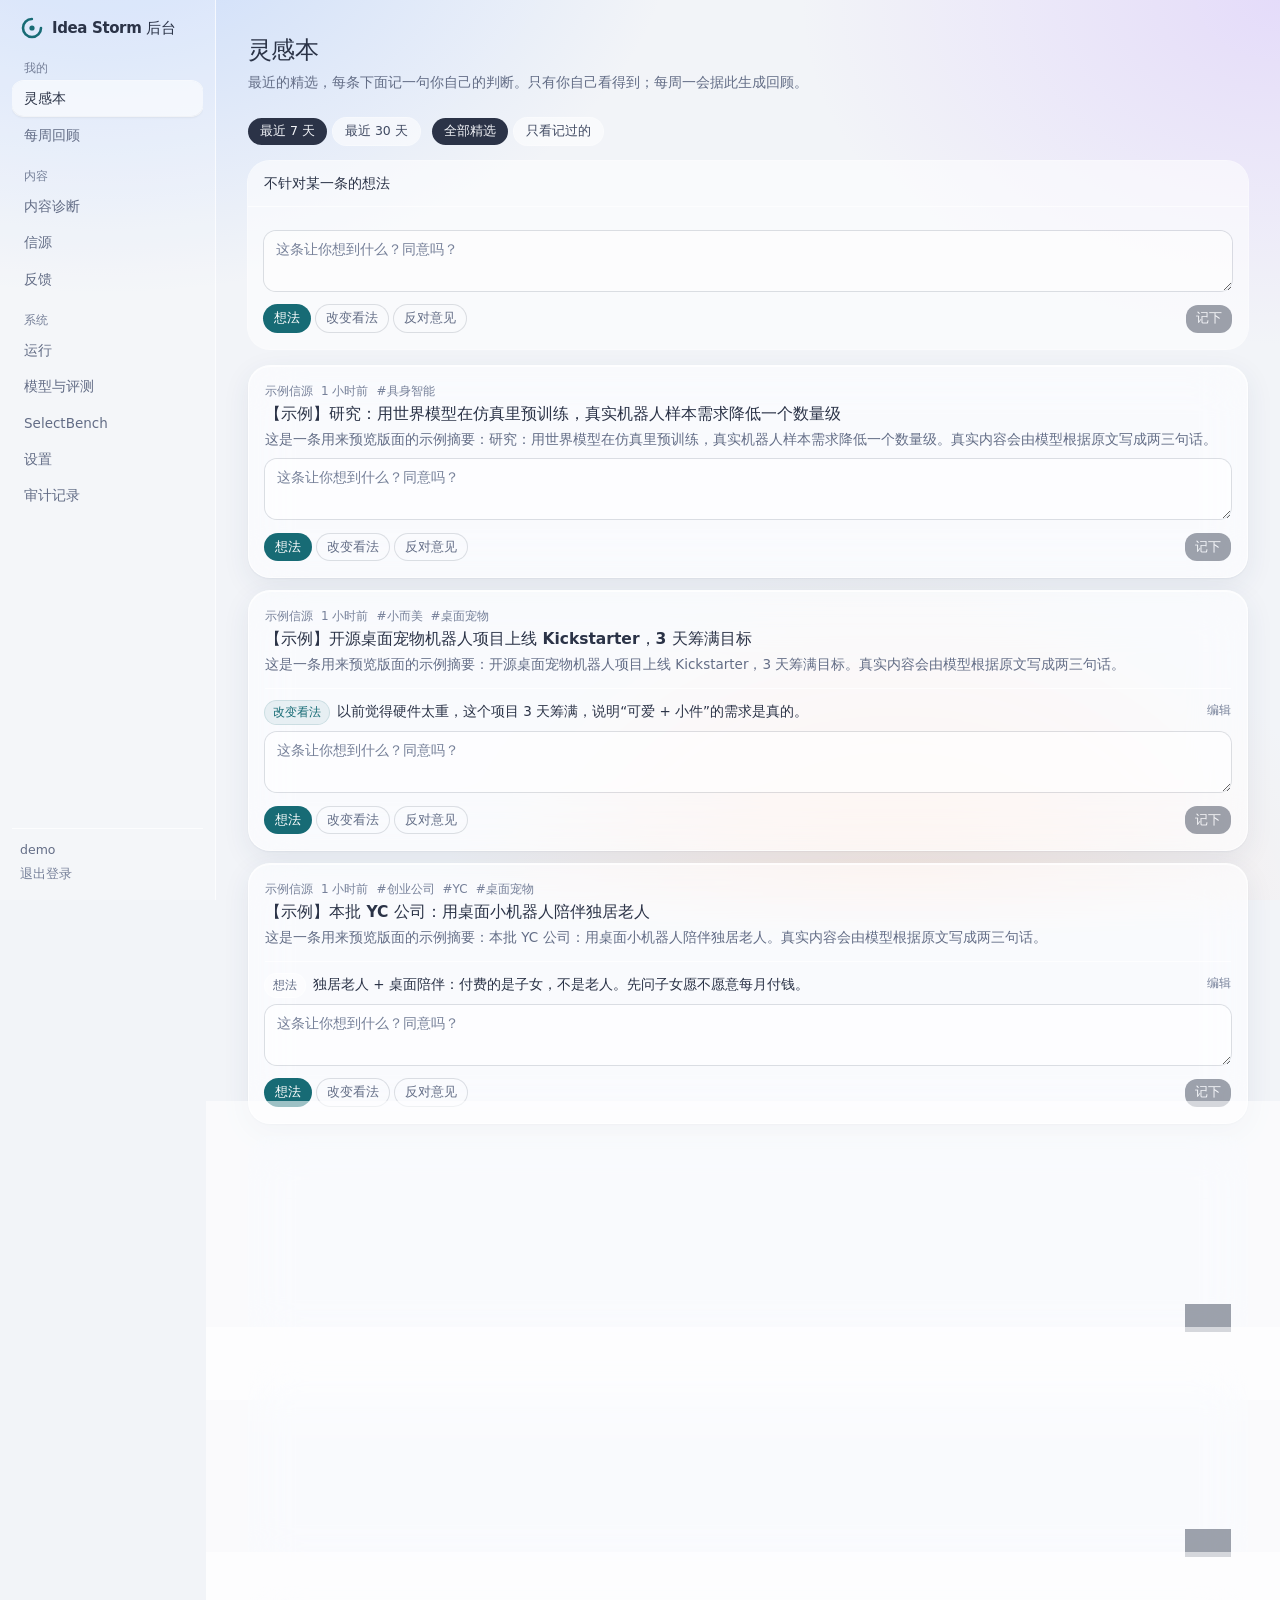
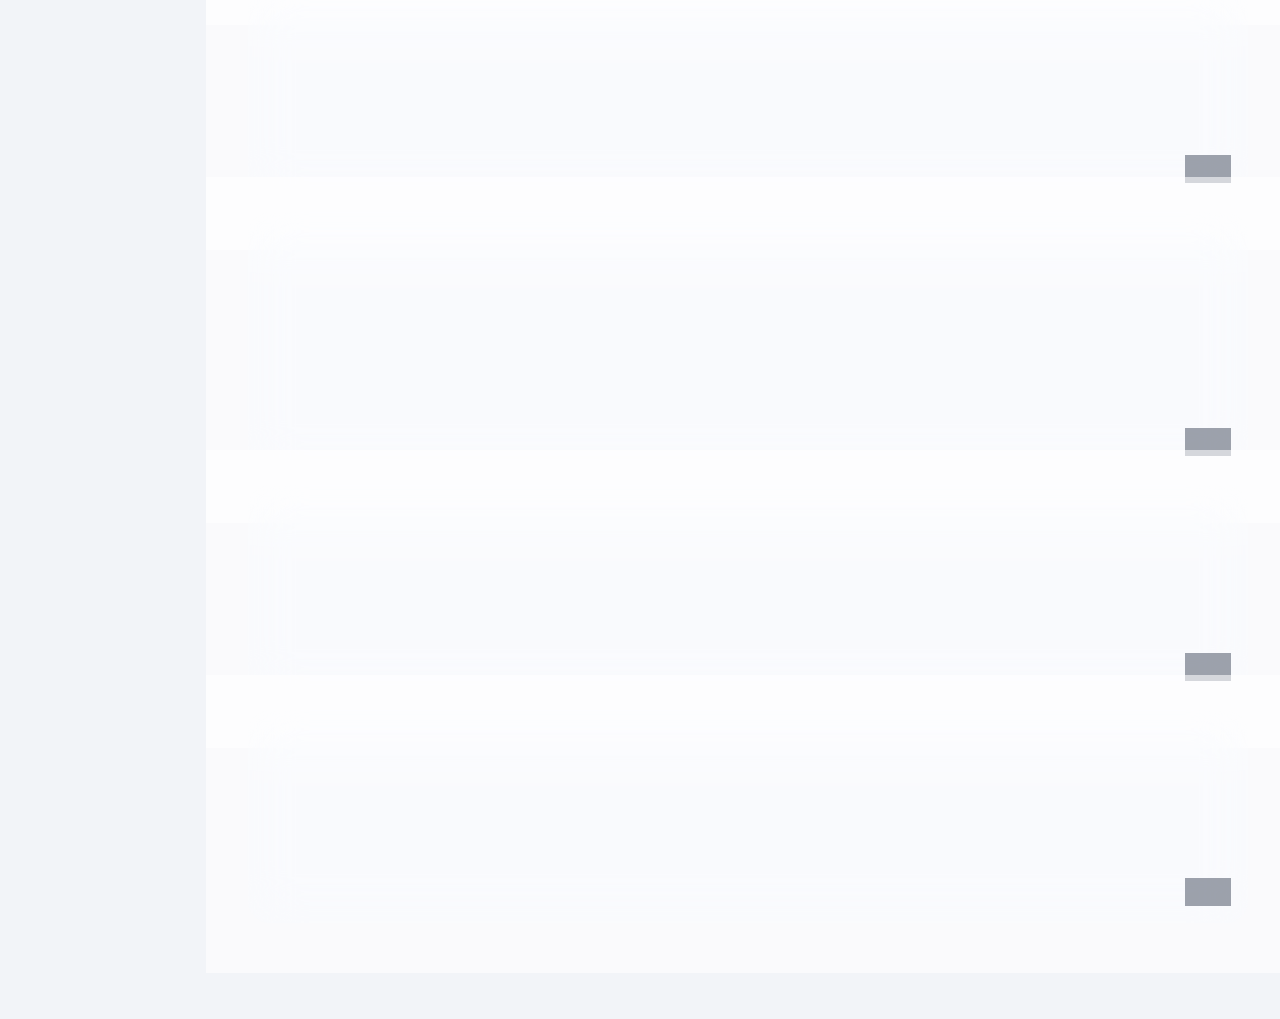
==== commit fa192e5b: "The week as a list that ends; an insight line per topic; one tap to write a note - Home is the week:" ====
--- a/preview/desk.html
+++ b/preview/desk.html
@@ -1,3 +1,3 @@
 <!doctype html><html lang="zh-CN" data-theme="light"><head><meta charset="utf-8"><meta name="viewport" content="width=device-width, initial-scale=1, viewport-fit=cover"><meta name="theme-color" media="(prefers-color-scheme: light)" content="#faf9f6"><meta name="theme-color" media="(prefers-color-scheme: dark)" content="#13191c"><title>灵感本 · Idea Storm 后台</title><link rel="icon" href="#" sizes="any"><link rel="icon" type="image/png" href="#"><link rel="apple-touch-icon" href="#"><link rel="manifest" href="#"><link rel="alternate" type="application/rss+xml" title="Idea Storm — 精选" href="#"><style>/*! tailwindcss v4.3.3 | MIT License | https://tailwindcss.com */
-@layer properties{@supports (((-webkit-hyphens:none)) and (not (margin-trim:inline))) or ((-moz-orient:inline) and (not (color:rgb(from red r g b)))){*,:before,:after,::backdrop{--tw-translate-x:0;--tw-translate-y:0;--tw-translate-z:0;--tw-scale-x:1;--tw-scale-y:1;--tw-scale-z:1;--tw-rotate-x:initial;--tw-rotate-y:initial;--tw-rotate-z:initial;--tw-skew-x:initial;--tw-skew-y:initial;--tw-pan-x:initial;--tw-pan-y:initial;--tw-pinch-zoom:initial;--tw-space-y-reverse:0;--tw-divide-y-reverse:0;--tw-border-style:solid;--tw-leading:initial;--tw-font-weight:initial;--tw-tracking:initial;--tw-ordinal:initial;--tw-slashed-zero:initial;--tw-numeric-figure:initial;--tw-numeric-spacing:initial;--tw-numeric-fraction:initial;--tw-shadow:0 0 #0000;--tw-shadow-color:initial;--tw-shadow-alpha:100%;--tw-inset-shadow:0 0 #0000;--tw-inset-shadow-color:initial;--tw-inset-shadow-alpha:100%;--tw-ring-color:initial;--tw-ring-shadow:0 0 #0000;--tw-inset-ring-color:initial;--tw-inset-ring-shadow:0 0 #0000;--tw-ring-inset:initial;--tw-ring-offset-width:0px;--tw-ring-offset-color:#fff;--tw-ring-offset-shadow:0 0 #0000;--tw-outline-style:solid;--tw-blur:initial;--tw-brightness:initial;--tw-contrast:initial;--tw-grayscale:initial;--tw-hue-rotate:initial;--tw-invert:initial;--tw-opacity:initial;--tw-saturate:initial;--tw-sepia:initial;--tw-drop-shadow:initial;--tw-drop-shadow-color:initial;--tw-drop-shadow-alpha:100%;--tw-drop-shadow-size:initial;--tw-backdrop-blur:initial;--tw-backdrop-brightness:initial;--tw-backdrop-contrast:initial;--tw-backdrop-grayscale:initial;--tw-backdrop-hue-rotate:initial;--tw-backdrop-invert:initial;--tw-backdrop-opacity:initial;--tw-backdrop-saturate:initial;--tw-backdrop-sepia:initial;--tw-duration:initial;--tw-ease:initial;--tw-content:""}}}@layer theme{:root,:host{--font-sans:-apple-system, BlinkMacSystemFont, "SF Pro Text", "SF Pro Display", system-ui, "Segoe UI", "PingFang SC", "Hiragino Sans GB", "HarmonyOS Sans SC", "Microsoft YaHei", sans-serif;--font-mono:ui-monospace, SFMono-Regular, "SF Mono", Menlo, Monaco, Consolas, "Liberation Mono", monospace;--color-black:#000;--color-white:#fff;--spacing:.25rem;--container-xs:20rem;--container-sm:24rem;--container-md:28rem;--container-lg:32rem;--container-xl:36rem;--container-2xl:42rem;--font-weight-normal:400;--font-weight-medium:500;--font-weight-semibold:550;--font-weight-bold:600;--font-weight-black:900;--tracking-tight:-.025em;--tracking-wide:.025em;--leading-tight:1.25;--leading-snug:1.375;--leading-relaxed:1.625;--ease-out:cubic-bezier(0, 0, .2, 1);--animate-spin:spin 1s linear infinite;--animate-ping:ping 1s cubic-bezier(0, 0, .2, 1) infinite;--animate-pulse:pulse 2s cubic-bezier(.4, 0, .6, 1) infinite;--blur-sm:8px;--blur-md:12px;--blur-xl:24px;--default-transition-duration:.15s;--default-transition-timing-function:cubic-bezier(.4, 0, .2, 1);--default-font-family:var(--font-sans);--default-mono-font-family:var(--font-mono);--color-bg:var(--bg);--color-bg-sunk:var(--bg-sunk);--color-bg-muted:var(--bg-muted);--color-surface:var(--surface);--color-surface-2:var(--surface-2);--color-raised:var(--raised);--color-sidebar:var(--sidebar);--color-daybar:var(--daybar);--color-ink:var(--ink);--color-ink-2:var(--ink-2);--color-ink-3:var(--ink-3);--color-ink-4:var(--ink-4);--color-line:var(--line);--color-line-strong:var(--line-strong);--color-line-soft:var(--line-soft);--color-accent:var(--accent);--color-accent-ink:var(--accent-ink);--color-accent-soft:var(--accent-soft);--color-accent-softer:var(--accent-softer);--color-accent-contrast:var(--accent-contrast);--color-note:var(--note);--color-hot:var(--hot);--color-hot-soft:var(--hot-soft);--color-amber:var(--amber);--color-amber-ink:var(--amber-ink);--color-amber-soft:var(--amber-soft);--color-ok:var(--ok);--color-ok-soft:var(--ok-soft);--color-ok-ink:var(--ok-ink);--color-cal-plain:var(--cal-plain);--color-cal-confirmed:var(--cal-confirmed);--color-cal-announced:var(--cal-announced);--color-cal-key-confirmed:var(--cal-key-confirmed);--color-cal-key-announced:var(--cal-key-announced);--color-panel-quiet:var(--panel-quiet);--color-rank-1:var(--rank-1);--color-rank-2:var(--rank-2);--color-rank-3:var(--rank-3);--color-rank-rest:var(--rank-rest);--radius-mark:5px;--radius-control:12px;--radius-tile:16px;--radius-card:22px;--radius-panel:22px;--radius-sheet:28px;--ease-out-quart:cubic-bezier(.25, 1, .5, 1)}}@layer base{*,:after,:before,::backdrop{box-sizing:border-box;border:0 solid;margin:0;padding:0}::file-selector-button{box-sizing:border-box;border:0 solid;margin:0;padding:0}html,:host{-webkit-text-size-adjust:100%;tab-size:4;line-height:1.5;font-family:var(--default-font-family,-apple-system, BlinkMacSystemFont, "Segoe UI", Roboto, "Helvetica Neue", "Noto Sans", Arial, sans-serif, "Apple Color Emoji", "Segoe UI Emoji", "Segoe UI Symbol", "Noto Color Emoji");font-feature-settings:var(--default-font-feature-settings,normal);font-variation-settings:var(--default-font-variation-settings,normal);-webkit-tap-highlight-color:transparent}hr{height:0;color:inherit;border-top-width:1px}abbr:where([title]){-webkit-text-decoration:underline dotted;text-decoration:underline dotted}h1,h2,h3,h4,h5,h6{font-size:inherit;font-weight:inherit}a{color:inherit;-webkit-text-decoration:inherit;-webkit-text-decoration:inherit;-webkit-text-decoration:inherit;-webkit-text-decoration:inherit;text-decoration:inherit}b,strong{font-weight:bolder}code,kbd,samp,pre{font-family:var(--default-mono-font-family,ui-monospace, SFMono-Regular, Menlo, Monaco, Consolas, "Liberation Mono", "Courier New", monospace);font-feature-settings:var(--default-mono-font-feature-settings,normal);font-variation-settings:var(--default-mono-font-variation-settings,normal);font-size:1em}small{font-size:80%}sub,sup{vertical-align:baseline;font-size:75%;line-height:0;position:relative}sub{bottom:-.25em}sup{top:-.5em}table{text-indent:0;border-color:inherit;border-collapse:collapse}:-moz-focusring:where(:not(iframe)){outline:auto}progress{vertical-align:baseline}summary{display:list-item}ol,ul,menu{list-style:none}img,svg,video,canvas,audio,iframe,embed,object{vertical-align:middle;display:block}img,video{max-width:100%;height:auto}button,input,select,optgroup,textarea{font:inherit;font-feature-settings:inherit;font-variation-settings:inherit;letter-spacing:inherit;color:inherit;opacity:1;background-color:#0000;border-radius:0}::file-selector-button{font:inherit;font-feature-settings:inherit;font-variation-settings:inherit;letter-spacing:inherit;color:inherit;opacity:1;background-color:#0000;border-radius:0}:where(select:is([multiple],[size])) optgroup{font-weight:bolder}:where(select:is([multiple],[size])) optgroup option{padding-inline-start:20px}::file-selector-button{margin-inline-end:4px}::placeholder{opacity:1}@supports (not ((-webkit-appearance:-apple-pay-button))) or (contain-intrinsic-size:1px){::placeholder{color:currentColor}@supports (color:color-mix(in lab, red, red)){::placeholder{color:color-mix(in oklab, currentcolor 50%, transparent)}}}textarea{resize:vertical}::-webkit-search-decoration{-webkit-appearance:none}::-webkit-date-and-time-value{min-height:1lh;text-align:inherit}::-webkit-datetime-edit{display:inline-flex}::-webkit-datetime-edit-fields-wrapper{padding:0}::-webkit-datetime-edit{padding-block:0}::-webkit-datetime-edit-year-field{padding-block:0}::-webkit-datetime-edit-month-field{padding-block:0}::-webkit-datetime-edit-day-field{padding-block:0}::-webkit-datetime-edit-hour-field{padding-block:0}::-webkit-datetime-edit-minute-field{padding-block:0}::-webkit-datetime-edit-second-field{padding-block:0}::-webkit-datetime-edit-millisecond-field{padding-block:0}::-webkit-datetime-edit-meridiem-field{padding-block:0}::-webkit-calendar-picker-indicator{line-height:1}:-moz-ui-invalid{box-shadow:none}button,input:where([type=button],[type=reset],[type=submit]){appearance:button}::file-selector-button{appearance:button}::-webkit-inner-spin-button{height:auto}::-webkit-outer-spin-button{height:auto}[hidden]:where(:not([hidden=until-found])){display:none!important}html{-webkit-text-size-adjust:100%;text-rendering:optimizelegibility;-webkit-font-smoothing:antialiased;-moz-osx-font-smoothing:grayscale;-webkit-tap-highlight-color:transparent}body{background:var(--bg-image), var(--bg);color:var(--ink);font-family:var(--font-sans);background-attachment:fixed;font-size:14px;line-height:1.5}::selection{background:var(--selection)}:focus-visible{outline:2px solid var(--accent);outline-offset:2px;border-radius:6px}a{color:inherit;text-decoration:none}button{cursor:pointer}button:disabled{cursor:default}img{max-width:100%}}@layer components{.num{font-variant-numeric:tabular-nums}.mono{font-family:var(--font-mono);font-variant-numeric:tabular-nums}.chip{height:1.625rem;color:var(--ink-4);background:var(--bg-sunk);border:1px solid var(--line-soft);border-radius:9999px;align-items:center;gap:.25rem;padding:0 .625rem;font-size:12px;transition:color .12s,background-color .12s,border-color .12s;display:inline-flex}a.chip:hover{color:var(--accent);border-color:var(--line-strong)}.skeleton{background:var(--bg-muted);border-radius:var(--radius-control);animation:1.6s ease-in-out infinite skeleton-pulse}.scrollbar-none{scrollbar-width:none}.scrollbar-none::-webkit-scrollbar{display:none}.scrollbar-thin{scrollbar-width:thin;scrollbar-color:var(--line-strong) transparent}.disclosure>summary{cursor:pointer;list-style:none}.disclosure>summary::-webkit-details-marker{display:none}}@layer utilities{.\@container{container-type:inline-size}.pointer-events-auto{pointer-events:auto}.pointer-events-none{pointer-events:none}.visible{visibility:visible}.sr-only{clip-path:inset(50%);white-space:nowrap;border-width:0;width:1px;height:1px;margin:-1px;padding:0;position:absolute;overflow:hidden}.absolute{position:absolute}.fixed{position:fixed}.relative{position:relative}.static{position:static}.sticky{position:sticky}.inset-0{inset:0}.inset-x-0{inset-inline:0}.inset-y-\[3px\]{inset-block:3px}.top-0{top:0}.top-0\.5{top:calc(var(--spacing) * .5)}.top-1{top:var(--spacing)}.top-1\/2{top:50%}.top-4{top:calc(var(--spacing) * 4)}.top-6{top:calc(var(--spacing) * 6)}.top-10{top:calc(var(--spacing) * 10)}.top-\[7px\]{top:7px}.top-\[25\.5px\]{top:25.5px}.top-\[29px\]{top:29px}.top-\[calc\(42\%\+42px\)\]{top:calc(42% + 42px)}.-right-2{right:calc(var(--spacing) * -2)}.right-0{right:0}.right-2\.5{right:calc(var(--spacing) * 2.5)}.right-3{right:calc(var(--spacing) * 3)}.right-4{right:calc(var(--spacing) * 4)}.-bottom-\[41px\]{bottom:-41px}.bottom-0{bottom:0}.bottom-3{bottom:calc(var(--spacing) * 3)}.bottom-4{bottom:calc(var(--spacing) * 4)}.bottom-\[calc\(80px\+env\(safe-area-inset-bottom\)\)\]{bottom:calc(80px + env(safe-area-inset-bottom))}.bottom-\[calc\(86px\+env\(safe-area-inset-bottom\)\)\]{bottom:calc(86px + env(safe-area-inset-bottom))}.bottom-full{bottom:100%}.-left-5{left:calc(var(--spacing) * -5)}.-left-\[13\.5px\]{left:-13.5px}.left-0{left:0}.left-1\/2{left:50%}.left-3\.5{left:calc(var(--spacing) * 3.5)}.left-4{left:calc(var(--spacing) * 4)}.left-\[3px\]{left:3px}.left-\[7\.5px\]{left:7.5px}.left-\[7px\]{left:7px}.left-\[10\.5px\]{left:10.5px}.left-\[75\%\]{left:75%}.z-10{z-index:10}.z-20{z-index:20}.z-30{z-index:30}.z-40{z-index:40}.z-50{z-index:50}.z-\[60\]{z-index:60}.z-\[75\]{z-index:75}.z-\[80\]{z-index:80}.order-1{order:1}.order-2{order:2}.order-3{order:3}.order-4{order:4}.order-5{order:5}.order-6{order:6}.order-first{order:-9999}.container{width:100%}@media (width>=641px){.container{max-width:641px}}@media (width>=768px){.container{max-width:768px}}@media (width>=961px){.container{max-width:961px}}@media (width>=1280px){.container{max-width:1280px}}@media (width>=1536px){.container{max-width:1536px}}.-mx-1{margin-inline:calc(var(--spacing) * -1)}.-mx-2{margin-inline:calc(var(--spacing) * -2)}.-mx-3{margin-inline:calc(var(--spacing) * -3)}.-mx-4{margin-inline:calc(var(--spacing) * -4)}.-mx-5{margin-inline:calc(var(--spacing) * -5)}.mx-1{margin-inline:var(--spacing)}.mx-1\.5{margin-inline:calc(var(--spacing) * 1.5)}.mx-2{margin-inline:calc(var(--spacing) * 2)}.mx-auto{margin-inline:auto}.-my-1{margin-block:calc(var(--spacing) * -1)}.my-4{margin-block:calc(var(--spacing) * 4)}.mt-0\.5{margin-top:calc(var(--spacing) * .5)}.mt-1{margin-top:var(--spacing)}.mt-1\.5{margin-top:calc(var(--spacing) * 1.5)}.mt-2{margin-top:calc(var(--spacing) * 2)}.mt-2\.5{margin-top:calc(var(--spacing) * 2.5)}.mt-3{margin-top:calc(var(--spacing) * 3)}.mt-3\.5{margin-top:calc(var(--spacing) * 3.5)}.mt-4{margin-top:calc(var(--spacing) * 4)}.mt-5{margin-top:calc(var(--spacing) * 5)}.mt-6{margin-top:calc(var(--spacing) * 6)}.mt-7{margin-top:calc(var(--spacing) * 7)}.mt-8{margin-top:calc(var(--spacing) * 8)}.mt-9{margin-top:calc(var(--spacing) * 9)}.mt-10{margin-top:calc(var(--spacing) * 10)}.mt-12{margin-top:calc(var(--spacing) * 12)}.mt-16{margin-top:calc(var(--spacing) * 16)}.mt-20{margin-top:calc(var(--spacing) * 20)}.mt-\[3px\]{margin-top:3px}.mt-\[9px\]{margin-top:9px}.mt-\[11px\]{margin-top:11px}.mt-auto{margin-top:auto}.mt-px{margin-top:1px}.-mr-3{margin-right:calc(var(--spacing) * -3)}.mr-1{margin-right:var(--spacing)}.mr-2{margin-right:calc(var(--spacing) * 2)}.mr-3{margin-right:calc(var(--spacing) * 3)}.mr-\[0\.3em\]{margin-right:.3em}.-mb-1{margin-bottom:calc(var(--spacing) * -1)}.mb-1{margin-bottom:var(--spacing)}.mb-2{margin-bottom:calc(var(--spacing) * 2)}.mb-2\.5{margin-bottom:calc(var(--spacing) * 2.5)}.mb-3{margin-bottom:calc(var(--spacing) * 3)}.mb-4{margin-bottom:calc(var(--spacing) * 4)}.mb-5{margin-bottom:calc(var(--spacing) * 5)}.mb-6{margin-bottom:calc(var(--spacing) * 6)}.-ml-1\.5{margin-left:calc(var(--spacing) * -1.5)}.-ml-px{margin-left:-1px}.ml-0\.5{margin-left:calc(var(--spacing) * .5)}.ml-1{margin-left:var(--spacing)}.ml-1\.5{margin-left:calc(var(--spacing) * 1.5)}.ml-2{margin-left:calc(var(--spacing) * 2)}.ml-auto{margin-left:auto}.ml-px{margin-left:1px}.line-clamp-1{-webkit-line-clamp:1;-webkit-box-orient:vertical;display:-webkit-box;overflow:hidden}.line-clamp-2{-webkit-line-clamp:2;-webkit-box-orient:vertical;display:-webkit-box;overflow:hidden}.line-clamp-3{-webkit-line-clamp:3;-webkit-box-orient:vertical;display:-webkit-box;overflow:hidden}.line-clamp-4{-webkit-line-clamp:4;-webkit-box-orient:vertical;display:-webkit-box;overflow:hidden}.line-clamp-5{-webkit-line-clamp:5;-webkit-box-orient:vertical;display:-webkit-box;overflow:hidden}.block{display:block}.contents{display:contents}.flex{display:flex}.grid{display:grid}.hidden{display:none}.inline{display:inline}.inline-block{display:inline-block}.inline-flex{display:inline-flex}.table{display:table}.aspect-\[2\/1\]{aspect-ratio:2}.aspect-\[3\/4\]{aspect-ratio:3/4}.aspect-\[16\/9\]{aspect-ratio:16/9}.aspect-\[16\/10\]{aspect-ratio:16/10}.\!size-1\.5{width:calc(var(--spacing) * 1.5)!important;height:calc(var(--spacing) * 1.5)!important}.size-0{width:0;height:0}.size-1{width:var(--spacing);height:var(--spacing)}.size-1\.5{width:calc(var(--spacing) * 1.5);height:calc(var(--spacing) * 1.5)}.size-2{width:calc(var(--spacing) * 2);height:calc(var(--spacing) * 2)}.size-3{width:calc(var(--spacing) * 3);height:calc(var(--spacing) * 3)}.size-3\.5{width:calc(var(--spacing) * 3.5);height:calc(var(--spacing) * 3.5)}.size-4{width:calc(var(--spacing) * 4);height:calc(var(--spacing) * 4)}.size-5{width:calc(var(--spacing) * 5);height:calc(var(--spacing) * 5)}.size-6{width:calc(var(--spacing) * 6);height:calc(var(--spacing) * 6)}.size-7{width:calc(var(--spacing) * 7);height:calc(var(--spacing) * 7)}.size-8{width:calc(var(--spacing) * 8);height:calc(var(--spacing) * 8)}.size-9{width:calc(var(--spacing) * 9);height:calc(var(--spacing) * 9)}.size-10{width:calc(var(--spacing) * 10);height:calc(var(--spacing) * 10)}.size-11{width:calc(var(--spacing) * 11);height:calc(var(--spacing) * 11)}.size-14{width:calc(var(--spacing) * 14);height:calc(var(--spacing) * 14)}.size-28{width:calc(var(--spacing) * 28);height:calc(var(--spacing) * 28)}.size-\[0\.42em\]{width:.42em;height:.42em}.size-\[5px\]{width:5px;height:5px}.size-\[7px\]{width:7px;height:7px}.size-\[9px\]{width:9px;height:9px}.size-\[104px\]{width:104px;height:104px}.size-full{width:100%;height:100%}.h-1{height:var(--spacing)}.h-1\.5{height:calc(var(--spacing) * 1.5)}.h-2\.5{height:calc(var(--spacing) * 2.5)}.h-3{height:calc(var(--spacing) * 3)}.h-4{height:calc(var(--spacing) * 4)}.h-6{height:calc(var(--spacing) * 6)}.h-7{height:calc(var(--spacing) * 7)}.h-8{height:calc(var(--spacing) * 8)}.h-9{height:calc(var(--spacing) * 9)}.h-10{height:calc(var(--spacing) * 10)}.h-11{height:calc(var(--spacing) * 11)}.h-12{height:calc(var(--spacing) * 12)}.h-14{height:calc(var(--spacing) * 14)}.h-16{height:calc(var(--spacing) * 16)}.h-\[2px\]{height:2px}.h-\[3px\]{height:3px}.h-\[18px\]{height:18px}.h-\[20px\]{height:20px}.h-\[22px\]{height:22px}.h-\[26px\]{height:26px}.h-\[34px\]{height:34px}.h-\[42px\]{height:42px}.h-\[50px\]{height:50px}.h-\[54px\]{height:54px}.h-\[58px\]{height:58px}.h-\[64\%\]{height:64%}.h-\[66\%\]{height:66%}.h-\[112px\]{height:112px}.h-\[230px\]{height:230px}.h-auto{height:auto}.h-dvh{height:100dvh}.h-full{height:100%}.max-h-48{max-height:calc(var(--spacing) * 48)}.max-h-\[92dvh\]{max-height:92dvh}.max-h-\[360px\]{max-height:360px}.max-h-\[420px\]{max-height:420px}.max-h-full{max-height:100%}.\!min-h-\[38px\]{min-height:38px!important}.\!min-h-\[60px\]{min-height:60px!important}.min-h-0{min-height:0}.min-h-7{min-height:calc(var(--spacing) * 7)}.min-h-\[18px\]{min-height:18px}.min-h-\[62px\]{min-height:62px}.min-h-\[70vh\]{min-height:70vh}.min-h-\[84px\]{min-height:84px}.min-h-\[300px\]{min-height:300px}.min-h-dvh{min-height:100dvh}.\!w-24{width:calc(var(--spacing) * 24)!important}.\!w-auto{width:auto!important}.w-3\.5{width:calc(var(--spacing) * 3.5)}.w-5{width:calc(var(--spacing) * 5)}.w-6{width:calc(var(--spacing) * 6)}.w-7{width:calc(var(--spacing) * 7)}.w-8{width:calc(var(--spacing) * 8)}.w-9{width:calc(var(--spacing) * 9)}.w-10{width:calc(var(--spacing) * 10)}.w-14{width:calc(var(--spacing) * 14)}.w-16{width:calc(var(--spacing) * 16)}.w-24{width:calc(var(--spacing) * 24)}.w-56{width:calc(var(--spacing) * 56)}.w-\[22px\]{width:22px}.w-\[25\%\]{width:25%}.w-\[26px\]{width:26px}.w-\[44px\]{width:44px}.w-\[64\%\]{width:64%}.w-\[66\%\]{width:66%}.w-\[76px\]{width:76px}.w-\[88px\]{width:88px}.w-\[92px\]{width:92px}.w-\[104px\]{width:104px}.w-\[108px\]{width:108px}.w-\[112px\]{width:112px}.w-\[124px\]{width:124px}.w-\[140px\]{width:140px}.w-\[176px\]{width:176px}.w-\[180px\]{width:180px}.w-\[216px\]{width:216px}.w-\[280px\]{width:280px}.w-\[calc\(\(100\%-6px\)\/3\)\]{width:calc(33.3333% - 2px)}.w-\[min\(260px\,calc\(100\%-48px\)\)\]{width:min(260px,100% - 48px)}.w-auto{width:auto}.w-full{width:100%}.w-max{width:max-content}.w-px{width:1px}.max-w-2xl{max-width:var(--container-2xl)}.max-w-\[36em\]{max-width:36em}.max-w-\[52em\]{max-width:52em}.max-w-\[64em\]{max-width:64em}.max-w-\[240px\]{max-width:240px}.max-w-\[260px\]{max-width:260px}.max-w-\[280px\]{max-width:280px}.max-w-\[320px\]{max-width:320px}.max-w-\[360px\]{max-width:360px}.max-w-\[420px\]{max-width:420px}.max-w-\[640px\]{max-width:640px}.max-w-\[760px\]{max-width:760px}.max-w-\[960px\]{max-width:960px}.max-w-\[1320px\]{max-width:1320px}.max-w-\[min\(360px\,calc\(\(92dvh-190px\)\*0\.75\)\)\]{max-width:min(360px,69dvh - 142.5px)}.max-w-\[var\(--page-max-reading\)\]{max-width:var(--page-max-reading)}.max-w-full{max-width:100%}.max-w-lg{max-width:var(--container-lg)}.max-w-md{max-width:var(--container-md)}.max-w-sm{max-width:var(--container-sm)}.max-w-xl{max-width:var(--container-xl)}.max-w-xs{max-width:var(--container-xs)}.min-w-0{min-width:0}.min-w-5{min-width:calc(var(--spacing) * 5)}.min-w-9{min-width:calc(var(--spacing) * 9)}.min-w-\[120px\]{min-width:120px}.min-w-\[130px\]{min-width:130px}.min-w-\[168px\]{min-width:168px}.min-w-\[220px\]{min-width:220px}.min-w-\[260px\]{min-width:260px}.min-w-\[320px\]{min-width:320px}.min-w-\[420px\]{min-width:420px}.min-w-\[560px\]{min-width:560px}.min-w-\[640px\]{min-width:640px}.min-w-\[720px\]{min-width:720px}.min-w-\[760px\]{min-width:760px}.flex-1{flex:1}.flex-\[1_1_18rem\]{flex:18rem}.shrink-0{flex-shrink:0}.grow{flex-grow:1}.border-collapse{border-collapse:collapse}.origin-left{transform-origin:0}.origin-top-left{transform-origin:0 0}.origin-top-right{transform-origin:100% 0}.-translate-x-1\/2{--tw-translate-x:calc(calc(1 / 2 * 100%) * -1);translate:var(--tw-translate-x) var(--tw-translate-y)}.-translate-y-1\/2{--tw-translate-y:calc(calc(1 / 2 * 100%) * -1);translate:var(--tw-translate-x) var(--tw-translate-y)}.-translate-y-px{--tw-translate-y:-1px;translate:var(--tw-translate-x) var(--tw-translate-y)}.translate-y-0{--tw-translate-y:0px;translate:var(--tw-translate-x) var(--tw-translate-y)}.translate-y-2{--tw-translate-y:calc(var(--spacing) * 2);translate:var(--tw-translate-x) var(--tw-translate-y)}.translate-y-\[-2px\]{--tw-translate-y:-2px;translate:var(--tw-translate-x) var(--tw-translate-y)}.scale-100{--tw-scale-x:100%;--tw-scale-y:100%;--tw-scale-z:100%;scale:var(--tw-scale-x) var(--tw-scale-y)}.scale-x-0{--tw-scale-x:0%;scale:var(--tw-scale-x) var(--tw-scale-y)}.scale-\[0\.985\]{scale:.985}.-rotate-90{rotate:-90deg}.rotate-45{rotate:45deg}.rotate-90{rotate:90deg}.rotate-180{rotate:180deg}.card-hover{transition:box-shadow .2s var(--ease-out-quart), border-color .2s, transform .2s var(--ease-out-quart)}.card-hover:hover{box-shadow:var(--shadow-card-hover);border-color:var(--line-strong);transform:translateY(-1px)}.transform{transform:var(--tw-rotate-x,) var(--tw-rotate-y,) var(--tw-rotate-z,) var(--tw-skew-x,) var(--tw-skew-y,)}.animate-ping{animation:var(--animate-ping)}.animate-pulse{animation:var(--animate-pulse)}.animate-spin{animation:var(--animate-spin)}.cursor-pointer{cursor:pointer}.cursor-zoom-in{cursor:zoom-in}.cursor-zoom-out{cursor:zoom-out}.touch-pan-y{--tw-pan-y:pan-y;touch-action:var(--tw-pan-x,) var(--tw-pan-y,) var(--tw-pinch-zoom,)}.resize{resize:both}.resize-y{resize:vertical}.scroll-mt-6{scroll-margin-top:calc(var(--spacing) * 6)}.scroll-mt-24{scroll-margin-top:calc(var(--spacing) * 24)}.scroll-mt-\[64px\]{scroll-margin-top:64px}.scrollbar-none{scrollbar-width:none}.scrollbar-thin{scrollbar-width:thin}.list-none{list-style-type:none}.appearance-none{appearance:none}.break-inside-avoid{break-inside:avoid}.grid-cols-1{grid-template-columns:repeat(1,minmax(0,1fr))}.grid-cols-2{grid-template-columns:repeat(2,minmax(0,1fr))}.grid-cols-3{grid-template-columns:repeat(3,minmax(0,1fr))}.grid-cols-7{grid-template-columns:repeat(7,minmax(0,1fr))}.grid-cols-\[20px_minmax\(0\,1fr\)_auto\]{grid-template-columns:20px minmax(0,1fr) auto}.grid-cols-\[30px_minmax\(0\,1fr\)\]{grid-template-columns:30px minmax(0,1fr)}.grid-cols-\[48px_minmax\(0\,1fr\)\]{grid-template-columns:48px minmax(0,1fr)}.grid-cols-\[64px_22px_minmax\(0\,1fr\)\]{grid-template-columns:64px 22px minmax(0,1fr)}.grid-cols-\[auto_auto\]{grid-template-columns:auto auto}.grid-cols-\[max-content_1fr\]{grid-template-columns:max-content 1fr}.grid-cols-\[minmax\(0\,1fr\)\]{grid-template-columns:minmax(0,1fr)}.flex-col{flex-direction:column}.flex-col-reverse{flex-direction:column-reverse}.flex-wrap{flex-wrap:wrap}.place-items-center{place-items:center}.content-start{align-content:flex-start}.items-baseline{align-items:baseline}.items-center{align-items:center}.items-end{align-items:flex-end}.items-start{align-items:flex-start}.items-stretch{align-items:stretch}.justify-between{justify-content:space-between}.justify-center{justify-content:center}.justify-end{justify-content:flex-end}.justify-start{justify-content:flex-start}.gap-0\.5{gap:calc(var(--spacing) * .5)}.gap-1{gap:var(--spacing)}.gap-1\.5{gap:calc(var(--spacing) * 1.5)}.gap-2{gap:calc(var(--spacing) * 2)}.gap-2\.5{gap:calc(var(--spacing) * 2.5)}.gap-3{gap:calc(var(--spacing) * 3)}.gap-3\.5{gap:calc(var(--spacing) * 3.5)}.gap-4{gap:calc(var(--spacing) * 4)}.gap-5{gap:calc(var(--spacing) * 5)}.gap-6{gap:calc(var(--spacing) * 6)}.gap-8{gap:calc(var(--spacing) * 8)}.gap-10{gap:calc(var(--spacing) * 10)}.gap-\[3px\]{gap:3px}:where(.space-y-0\.5>:not(:last-child)){--tw-space-y-reverse:0;margin-block-start:calc(calc(var(--spacing) * .5) * var(--tw-space-y-reverse));margin-block-end:calc(calc(var(--spacing) * .5) * calc(1 - var(--tw-space-y-reverse)))}:where(.space-y-1>:not(:last-child)){--tw-space-y-reverse:0;margin-block-start:calc(var(--spacing) * var(--tw-space-y-reverse));margin-block-end:calc(var(--spacing) * calc(1 - var(--tw-space-y-reverse)))}:where(.space-y-1\.5>:not(:last-child)){--tw-space-y-reverse:0;margin-block-start:calc(calc(var(--spacing) * 1.5) * var(--tw-space-y-reverse));margin-block-end:calc(calc(var(--spacing) * 1.5) * calc(1 - var(--tw-space-y-reverse)))}:where(.space-y-2>:not(:last-child)){--tw-space-y-reverse:0;margin-block-start:calc(calc(var(--spacing) * 2) * var(--tw-space-y-reverse));margin-block-end:calc(calc(var(--spacing) * 2) * calc(1 - var(--tw-space-y-reverse)))}:where(.space-y-2\.5>:not(:last-child)){--tw-space-y-reverse:0;margin-block-start:calc(calc(var(--spacing) * 2.5) * var(--tw-space-y-reverse));margin-block-end:calc(calc(var(--spacing) * 2.5) * calc(1 - var(--tw-space-y-reverse)))}:where(.space-y-3>:not(:last-child)){--tw-space-y-reverse:0;margin-block-start:calc(calc(var(--spacing) * 3) * var(--tw-space-y-reverse));margin-block-end:calc(calc(var(--spacing) * 3) * calc(1 - var(--tw-space-y-reverse)))}:where(.space-y-4>:not(:last-child)){--tw-space-y-reverse:0;margin-block-start:calc(calc(var(--spacing) * 4) * var(--tw-space-y-reverse));margin-block-end:calc(calc(var(--spacing) * 4) * calc(1 - var(--tw-space-y-reverse)))}:where(.space-y-5>:not(:last-child)){--tw-space-y-reverse:0;margin-block-start:calc(calc(var(--spacing) * 5) * var(--tw-space-y-reverse));margin-block-end:calc(calc(var(--spacing) * 5) * calc(1 - var(--tw-space-y-reverse)))}:where(.space-y-8>:not(:last-child)){--tw-space-y-reverse:0;margin-block-start:calc(calc(var(--spacing) * 8) * var(--tw-space-y-reverse));margin-block-end:calc(calc(var(--spacing) * 8) * calc(1 - var(--tw-space-y-reverse)))}.gap-x-1\.5{column-gap:calc(var(--spacing) * 1.5)}.gap-x-2{column-gap:calc(var(--spacing) * 2)}.gap-x-2\.5{column-gap:calc(var(--spacing) * 2.5)}.gap-x-3{column-gap:calc(var(--spacing) * 3)}.gap-x-4{column-gap:calc(var(--spacing) * 4)}.gap-x-5{column-gap:calc(var(--spacing) * 5)}.gap-x-6{column-gap:calc(var(--spacing) * 6)}.gap-x-8{column-gap:calc(var(--spacing) * 8)}.gap-x-10{column-gap:calc(var(--spacing) * 10)}.gap-y-0\.5{row-gap:calc(var(--spacing) * .5)}.gap-y-1{row-gap:var(--spacing)}.gap-y-1\.5{row-gap:calc(var(--spacing) * 1.5)}.gap-y-2{row-gap:calc(var(--spacing) * 2)}.gap-y-4{row-gap:calc(var(--spacing) * 4)}.gap-y-5{row-gap:calc(var(--spacing) * 5)}.gap-y-6{row-gap:calc(var(--spacing) * 6)}.gap-y-\[18px\]{row-gap:18px}:where(.divide-y>:not(:last-child)){--tw-divide-y-reverse:0;border-bottom-style:var(--tw-border-style);border-top-style:var(--tw-border-style);border-top-width:calc(1px * var(--tw-divide-y-reverse));border-bottom-width:calc(1px * calc(1 - var(--tw-divide-y-reverse)))}:where(.divide-line>:not(:last-child)){border-color:var(--color-line)}:where(.divide-line-soft>:not(:last-child)){border-color:var(--color-line-soft)}.self-center{align-self:center}.self-start{align-self:flex-start}.justify-self-center{justify-self:center}.justify-self-end{justify-self:flex-end}.truncate{text-overflow:ellipsis;white-space:nowrap;overflow:hidden}.overflow-auto{overflow:auto}.overflow-hidden{overflow:hidden}.overflow-visible{overflow:visible}.overflow-x-auto{overflow-x:auto}.overflow-y-auto{overflow-y:auto}.card{background:var(--surface);border:1px solid var(--line);border-radius:var(--radius-card);box-shadow:var(--glass-edge), var(--shadow-card);-webkit-backdrop-filter:var(--glass-blur);backdrop-filter:var(--glass-blur)}.rounded{border-radius:.25rem}.rounded-card{border-radius:var(--radius-card)}.rounded-control{border-radius:var(--radius-control)}.rounded-full{border-radius:2147483647px}.rounded-mark{border-radius:var(--radius-mark)}.rounded-none{border-radius:0}.rounded-panel{border-radius:var(--radius-panel)}.rounded-sheet{border-radius:var(--radius-sheet)}.rounded-tile{border-radius:var(--radius-tile)}.rounded-t-sheet{border-top-left-radius:var(--radius-sheet);border-top-right-radius:var(--radius-sheet)}.\!border-\[1\.5px\]{border-style:var(--tw-border-style)!important;border-width:1.5px!important}.border{border-style:var(--tw-border-style);border-width:1px}.border-\[1\.5px\]{border-style:var(--tw-border-style);border-width:1.5px}.border-x-0{border-inline-style:var(--tw-border-style);border-inline-width:0}.border-y{border-block-style:var(--tw-border-style);border-block-width:1px}.border-t{border-top-style:var(--tw-border-style);border-top-width:1px}.border-t-0{border-top-style:var(--tw-border-style);border-top-width:0}.border-r{border-right-style:var(--tw-border-style);border-right-width:1px}.border-b{border-bottom-style:var(--tw-border-style);border-bottom-width:1px}.border-l{border-left-style:var(--tw-border-style);border-left-width:1px}.border-l-2{border-left-style:var(--tw-border-style);border-left-width:2px}.\!border-solid{--tw-border-style:solid!important;border-style:solid!important}.border-dashed{--tw-border-style:dashed;border-style:dashed}.\!border-accent{border-color:var(--color-accent)!important}.border-accent,.border-accent\/30{border-color:var(--color-accent)}@supports (color:color-mix(in lab, red, red)){.border-accent\/30{border-color:color-mix(in oklab, var(--color-accent) 30%, transparent)}}.border-accent\/45{border-color:var(--color-accent)}@supports (color:color-mix(in lab, red, red)){.border-accent\/45{border-color:color-mix(in oklab, var(--color-accent) 45%, transparent)}}.border-amber\/35{border-color:var(--color-amber)}@supports (color:color-mix(in lab, red, red)){.border-amber\/35{border-color:color-mix(in oklab, var(--color-amber) 35%, transparent)}}.border-current{border-color:currentColor}.border-hot\/30{border-color:var(--color-hot)}@supports (color:color-mix(in lab, red, red)){.border-hot\/30{border-color:color-mix(in oklab, var(--color-hot) 30%, transparent)}}.border-ink{border-color:var(--color-ink)}.border-line{border-color:var(--color-line)}.border-line-soft{border-color:var(--color-line-soft)}.border-line-strong{border-color:var(--color-line-strong)}.border-line\/70{border-color:var(--color-line)}@supports (color:color-mix(in lab, red, red)){.border-line\/70{border-color:color-mix(in oklab, var(--color-line) 70%, transparent)}}.border-ok-ink,.border-ok-ink\/55{border-color:var(--color-ok-ink)}@supports (color:color-mix(in lab, red, red)){.border-ok-ink\/55{border-color:color-mix(in oklab, var(--color-ok-ink) 55%, transparent)}}.border-ok\/30{border-color:var(--color-ok)}@supports (color:color-mix(in lab, red, red)){.border-ok\/30{border-color:color-mix(in oklab, var(--color-ok) 30%, transparent)}}.border-transparent{border-color:#0000}.border-r-transparent{border-right-color:#0000}.well{background-color:var(--bg-sunk);box-shadow:inset 0 0 0 1px var(--line-soft)}[data-theme=dark] .well{background-color:var(--bg-muted)}@supports (color:color-mix(in lab, red, red)){[data-theme=dark] .well{background-color:color-mix(in srgb, var(--bg-muted) 60%, transparent)}}.bg-\[\#111\]{background-color:#111}.bg-\[color-mix\(in_srgb\,var\(--sidebar\)_50\%\,var\(--surface\)\)\]{background-color:var(--sidebar)}@supports (color:color-mix(in lab, red, red)){.bg-\[color-mix\(in_srgb\,var\(--sidebar\)_50\%\,var\(--surface\)\)\]{background-color:color-mix(in srgb,var(--sidebar) 50%,var(--surface))}}.bg-\[rgba\(8\,14\,15\,0\.55\)\]{background-color:#080e0f8c}.bg-\[rgba\(28\,39\,51\,0\.04\)\]{background-color:#1c27330a}.bg-accent{background-color:var(--color-accent)}.bg-accent-soft{background-color:var(--color-accent-soft)}.bg-accent-softer{background-color:var(--color-accent-softer)}.bg-accent\/10{background-color:var(--color-accent)}@supports (color:color-mix(in lab, red, red)){.bg-accent\/10{background-color:color-mix(in oklab, var(--color-accent) 10%, transparent)}}.bg-accent\/15{background-color:var(--color-accent)}@supports (color:color-mix(in lab, red, red)){.bg-accent\/15{background-color:color-mix(in oklab, var(--color-accent) 15%, transparent)}}.bg-accent\/\[0\.06\]{background-color:var(--color-accent)}@supports (color:color-mix(in lab, red, red)){.bg-accent\/\[0\.06\]{background-color:color-mix(in oklab, var(--color-accent) 6%, transparent)}}.bg-amber{background-color:var(--color-amber)}.bg-amber-ink,.bg-amber-ink\/\[0\.16\]{background-color:var(--color-amber-ink)}@supports (color:color-mix(in lab, red, red)){.bg-amber-ink\/\[0\.16\]{background-color:color-mix(in oklab, var(--color-amber-ink) 16%, transparent)}}.bg-amber-soft{background-color:var(--color-amber-soft)}.bg-amber\/10{background-color:var(--color-amber)}@supports (color:color-mix(in lab, red, red)){.bg-amber\/10{background-color:color-mix(in oklab, var(--color-amber) 10%, transparent)}}.bg-amber\/15{background-color:var(--color-amber)}@supports (color:color-mix(in lab, red, red)){.bg-amber\/15{background-color:color-mix(in oklab, var(--color-amber) 15%, transparent)}}.bg-bg{background-color:var(--color-bg)}.bg-bg-sunk,.bg-bg-sunk\/40{background-color:var(--color-bg-sunk)}@supports (color:color-mix(in lab, red, red)){.bg-bg-sunk\/40{background-color:color-mix(in oklab, var(--color-bg-sunk) 40%, transparent)}}.bg-bg-sunk\/50{background-color:var(--color-bg-sunk)}@supports (color:color-mix(in lab, red, red)){.bg-bg-sunk\/50{background-color:color-mix(in oklab, var(--color-bg-sunk) 50%, transparent)}}.bg-bg-sunk\/60{background-color:var(--color-bg-sunk)}@supports (color:color-mix(in lab, red, red)){.bg-bg-sunk\/60{background-color:color-mix(in oklab, var(--color-bg-sunk) 60%, transparent)}}.bg-bg-sunk\/70{background-color:var(--color-bg-sunk)}@supports (color:color-mix(in lab, red, red)){.bg-bg-sunk\/70{background-color:color-mix(in oklab, var(--color-bg-sunk) 70%, transparent)}}.bg-bg\/90{background-color:var(--color-bg)}@supports (color:color-mix(in lab, red, red)){.bg-bg\/90{background-color:color-mix(in oklab, var(--color-bg) 90%, transparent)}}.bg-bg\/95{background-color:var(--color-bg)}@supports (color:color-mix(in lab, red, red)){.bg-bg\/95{background-color:color-mix(in oklab, var(--color-bg) 95%, transparent)}}.bg-black\/55{background-color:#0000008c}@supports (color:color-mix(in lab, red, red)){.bg-black\/55{background-color:color-mix(in oklab, var(--color-black) 55%, transparent)}}.bg-black\/85{background-color:#000000d9}@supports (color:color-mix(in lab, red, red)){.bg-black\/85{background-color:color-mix(in oklab, var(--color-black) 85%, transparent)}}.bg-cal-announced{background-color:var(--color-cal-announced)}.bg-cal-confirmed{background-color:var(--color-cal-confirmed)}.bg-cal-key-announced{background-color:var(--color-cal-key-announced)}.bg-cal-key-confirmed{background-color:var(--color-cal-key-confirmed)}.bg-cal-plain{background-color:var(--color-cal-plain)}.bg-current{background-color:currentColor}.bg-daybar{background-color:var(--color-daybar)}.bg-hot{background-color:var(--color-hot)}.bg-hot-soft{background-color:var(--color-hot-soft)}.bg-ink{background-color:var(--color-ink)}.bg-ink-2{background-color:var(--color-ink-2)}.bg-ink-4{background-color:var(--color-ink-4)}.bg-ink\/30{background-color:var(--color-ink)}@supports (color:color-mix(in lab, red, red)){.bg-ink\/30{background-color:color-mix(in oklab, var(--color-ink) 30%, transparent)}}.bg-line-strong{background-color:var(--color-line-strong)}.bg-ok{background-color:var(--color-ok)}.bg-ok-ink,.bg-ok-ink\/\[0\.14\]{background-color:var(--color-ok-ink)}@supports (color:color-mix(in lab, red, red)){.bg-ok-ink\/\[0\.14\]{background-color:color-mix(in oklab, var(--color-ok-ink) 14.0%, transparent)}}.bg-ok-soft{background-color:var(--color-ok-soft)}.bg-ok\/10{background-color:var(--color-ok)}@supports (color:color-mix(in lab, red, red)){.bg-ok\/10{background-color:color-mix(in oklab, var(--color-ok) 10%, transparent)}}.bg-panel-quiet{background-color:var(--color-panel-quiet)}.bg-raised{background-color:var(--color-raised)}.bg-sidebar{background-color:var(--color-sidebar)}.bg-surface{background-color:var(--color-surface)}.bg-surface-2{background-color:var(--color-surface-2)}.bg-white{background-color:var(--color-white)}.bg-white\/10{background-color:#ffffff1a}@supports (color:color-mix(in lab, red, red)){.bg-white\/10{background-color:color-mix(in oklab, var(--color-white) 10%, transparent)}}.bg-\[linear-gradient\(110deg\,transparent_30\%\,rgba\(255\,255\,255\,0\.35\)_50\%\,transparent_70\%\)\]{background-image:linear-gradient(110deg,#0000 30%,#ffffff59 50%,#0000 70%)}.bg-\[radial-gradient\(120\%_90\%_at_100\%_0\%\,var\(--hot-soft\)\,transparent_55\%\)\]{background-image:radial-gradient(120% 90% at 100% 0%,var(--hot-soft),transparent 55%)}.bg-\[radial-gradient\(130\%_100\%_at_0\%_0\%\,color-mix\(in_srgb\,var\(--rank-1\)_11\%\,transparent\)\,transparent_62\%\)\]{background-image:radial-gradient(130% 100% at 0% 0%,var(--rank-1),transparent 62%)}@supports (color:color-mix(in lab, red, red)){.bg-\[radial-gradient\(130\%_100\%_at_0\%_0\%\,color-mix\(in_srgb\,var\(--rank-1\)_11\%\,transparent\)\,transparent_62\%\)\]{background-image:radial-gradient(130% 100% at 0% 0%,color-mix(in srgb,var(--rank-1) 11%,transparent),transparent 62%)}}.bg-\[radial-gradient\(130\%_100\%_at_0\%_0\%\,color-mix\(in_srgb\,var\(--rank-2\)_11\%\,transparent\)\,transparent_62\%\)\]{background-image:radial-gradient(130% 100% at 0% 0%,var(--rank-2),transparent 62%)}@supports (color:color-mix(in lab, red, red)){.bg-\[radial-gradient\(130\%_100\%_at_0\%_0\%\,color-mix\(in_srgb\,var\(--rank-2\)_11\%\,transparent\)\,transparent_62\%\)\]{background-image:radial-gradient(130% 100% at 0% 0%,color-mix(in srgb,var(--rank-2) 11%,transparent),transparent 62%)}}.bg-\[radial-gradient\(130\%_100\%_at_0\%_0\%\,color-mix\(in_srgb\,var\(--rank-3\)_12\%\,transparent\)\,transparent_62\%\)\]{background-image:radial-gradient(130% 100% at 0% 0%,var(--rank-3),transparent 62%)}@supports (color:color-mix(in lab, red, red)){.bg-\[radial-gradient\(130\%_100\%_at_0\%_0\%\,color-mix\(in_srgb\,var\(--rank-3\)_12\%\,transparent\)\,transparent_62\%\)\]{background-image:radial-gradient(130% 100% at 0% 0%,color-mix(in srgb,var(--rank-3) 12%,transparent),transparent 62%)}}.bg-\[length\:12px\]{background-size:12px}.bg-\[length\:200\%_100\%\]{background-size:200% 100%}.bg-\[right_10px_center\]{background-position:right 10px center}.bg-no-repeat{background-repeat:no-repeat}.fill-\[var\(--ink-4\)\]{fill:var(--ink-4)}.fill-accent{fill:var(--color-accent)}.fill-ink{fill:var(--color-ink)}.object-contain{object-fit:contain}.object-cover{object-fit:cover}.p-1\.5{padding:calc(var(--spacing) * 1.5)}.p-3{padding:calc(var(--spacing) * 3)}.p-4{padding:calc(var(--spacing) * 4)}.p-5{padding:calc(var(--spacing) * 5)}.p-6{padding:calc(var(--spacing) * 6)}.p-\[3px\]{padding:3px}.px-0{padding-inline:0}.px-0\.5{padding-inline:calc(var(--spacing) * .5)}.px-1{padding-inline:var(--spacing)}.px-1\.5{padding-inline:calc(var(--spacing) * 1.5)}.px-2{padding-inline:calc(var(--spacing) * 2)}.px-2\.5{padding-inline:calc(var(--spacing) * 2.5)}.px-3{padding-inline:calc(var(--spacing) * 3)}.px-3\.5{padding-inline:calc(var(--spacing) * 3.5)}.px-4{padding-inline:calc(var(--spacing) * 4)}.px-5{padding-inline:calc(var(--spacing) * 5)}.px-6{padding-inline:calc(var(--spacing) * 6)}.px-\[3px\]{padding-inline:3px}.\!py-1{padding-block:var(--spacing)!important}.py-0{padding-block:0}.py-0\.5{padding-block:calc(var(--spacing) * .5)}.py-1{padding-block:var(--spacing)}.py-1\.5{padding-block:calc(var(--spacing) * 1.5)}.py-2{padding-block:calc(var(--spacing) * 2)}.py-2\.5{padding-block:calc(var(--spacing) * 2.5)}.py-3{padding-block:calc(var(--spacing) * 3)}.py-3\.5{padding-block:calc(var(--spacing) * 3.5)}.py-4{padding-block:calc(var(--spacing) * 4)}.py-5{padding-block:calc(var(--spacing) * 5)}.py-6{padding-block:calc(var(--spacing) * 6)}.py-7{padding-block:calc(var(--spacing) * 7)}.py-8{padding-block:calc(var(--spacing) * 8)}.py-10{padding-block:calc(var(--spacing) * 10)}.py-12{padding-block:calc(var(--spacing) * 12)}.py-14{padding-block:calc(var(--spacing) * 14)}.py-16{padding-block:calc(var(--spacing) * 16)}.py-24{padding-block:calc(var(--spacing) * 24)}.py-\[7px\]{padding-block:7px}.py-\[18px\]{padding-block:18px}.pt-1{padding-top:var(--spacing)}.pt-1\.5{padding-top:calc(var(--spacing) * 1.5)}.pt-2{padding-top:calc(var(--spacing) * 2)}.pt-2\.5{padding-top:calc(var(--spacing) * 2.5)}.pt-3{padding-top:calc(var(--spacing) * 3)}.pt-3\.5{padding-top:calc(var(--spacing) * 3.5)}.pt-4{padding-top:calc(var(--spacing) * 4)}.pt-5{padding-top:calc(var(--spacing) * 5)}.pt-6{padding-top:calc(var(--spacing) * 6)}.pt-8{padding-top:calc(var(--spacing) * 8)}.pt-10{padding-top:calc(var(--spacing) * 10)}.pt-12{padding-top:calc(var(--spacing) * 12)}.pt-\[2px\]{padding-top:2px}.pr-1{padding-right:var(--spacing)}.pr-1\.5{padding-right:calc(var(--spacing) * 1.5)}.pr-2{padding-right:calc(var(--spacing) * 2)}.pr-3{padding-right:calc(var(--spacing) * 3)}.pr-4{padding-right:calc(var(--spacing) * 4)}.pr-5{padding-right:calc(var(--spacing) * 5)}.pr-8{padding-right:calc(var(--spacing) * 8)}.pr-9{padding-right:calc(var(--spacing) * 9)}.pr-10{padding-right:calc(var(--spacing) * 10)}.pb-0\.5{padding-bottom:calc(var(--spacing) * .5)}.pb-1{padding-bottom:var(--spacing)}.pb-1\.5{padding-bottom:calc(var(--spacing) * 1.5)}.pb-2{padding-bottom:calc(var(--spacing) * 2)}.pb-3{padding-bottom:calc(var(--spacing) * 3)}.pb-3\.5{padding-bottom:calc(var(--spacing) * 3.5)}.pb-4{padding-bottom:calc(var(--spacing) * 4)}.pb-5{padding-bottom:calc(var(--spacing) * 5)}.pb-6{padding-bottom:calc(var(--spacing) * 6)}.pb-7{padding-bottom:calc(var(--spacing) * 7)}.pb-8{padding-bottom:calc(var(--spacing) * 8)}.pb-10{padding-bottom:calc(var(--spacing) * 10)}.pb-12{padding-bottom:calc(var(--spacing) * 12)}.pb-14{padding-bottom:calc(var(--spacing) * 14)}.pb-24{padding-bottom:calc(var(--spacing) * 24)}.pb-\[calc\(10px\+env\(safe-area-inset-bottom\)\)\]{padding-bottom:calc(10px + env(safe-area-inset-bottom))}.pb-\[calc\(72px\+env\(safe-area-inset-bottom\)\)\]{padding-bottom:calc(72px + env(safe-area-inset-bottom))}.pb-\[max\(20px\,env\(safe-area-inset-bottom\)\)\]{padding-bottom:max(20px, env(safe-area-inset-bottom))}.pl-1{padding-left:var(--spacing)}.pl-2{padding-left:calc(var(--spacing) * 2)}.pl-2\.5{padding-left:calc(var(--spacing) * 2.5)}.pl-3{padding-left:calc(var(--spacing) * 3)}.pl-3\.5{padding-left:calc(var(--spacing) * 3.5)}.pl-4{padding-left:calc(var(--spacing) * 4)}.pl-5{padding-left:calc(var(--spacing) * 5)}.pl-7{padding-left:calc(var(--spacing) * 7)}.pl-10{padding-left:calc(var(--spacing) * 10)}.pl-\[21px\]{padding-left:21px}.pl-\[46px\]{padding-left:46px}.text-center{text-align:center}.text-left{text-align:left}.text-right{text-align:right}.align-middle{vertical-align:middle}.align-top{vertical-align:top}.font-mono{font-family:var(--font-mono)}.font-sans{font-family:var(--font-sans)}.\!text-\[12px\]{font-size:12px!important}.text-\[0\.86em\]{font-size:.86em}.text-\[0\.88em\]{font-size:.88em}.text-\[9px\]{font-size:9px}.text-\[10\.5px\]{font-size:10.5px}.text-\[10px\]{font-size:10px}.text-\[11\.5px\]{font-size:11.5px}.text-\[11px\]{font-size:11px}.text-\[12\.5px\]{font-size:12.5px}.text-\[12px\]{font-size:12px}.text-\[13\.5px\]{font-size:13.5px}.text-\[13px\]{font-size:13px}.text-\[14\.5px\]{font-size:14.5px}.text-\[14px\]{font-size:14px}.text-\[15\.5px\]{font-size:15.5px}.text-\[15px\]{font-size:15px}.text-\[16\.5px\]{font-size:16.5px}.text-\[16px\]{font-size:16px}.text-\[17px\]{font-size:17px}.text-\[18px\]{font-size:18px}.text-\[19px\]{font-size:19px}.text-\[20px\]{font-size:20px}.text-\[21px\]{font-size:21px}.text-\[22px\]{font-size:22px}.text-\[24px\]{font-size:24px}.text-\[26px\]{font-size:26px}.text-\[27px\]{font-size:27px}.text-\[28px\]{font-size:28px}.text-\[30px\]{font-size:30px}.text-\[32px\]{font-size:32px}.text-\[34px\]{font-size:34px}.text-\[44px\]{font-size:44px}.text-\[48px\]{font-size:48px}.leading-4{--tw-leading:calc(var(--spacing) * 4);line-height:calc(var(--spacing) * 4)}.leading-5{--tw-leading:calc(var(--spacing) * 5);line-height:calc(var(--spacing) * 5)}.leading-6{--tw-leading:calc(var(--spacing) * 6);line-height:calc(var(--spacing) * 6)}.leading-7{--tw-leading:calc(var(--spacing) * 7);line-height:calc(var(--spacing) * 7)}.leading-\[0\.95\]{--tw-leading:.95;line-height:.95}.leading-\[1\.3\]{--tw-leading:1.3;line-height:1.3}.leading-\[1\.4\]{--tw-leading:1.4;line-height:1.4}.leading-\[1\.5\]{--tw-leading:1.5;line-height:1.5}.leading-\[1\.6\]{--tw-leading:1.6;line-height:1.6}.leading-\[1\.7\]{--tw-leading:1.7;line-height:1.7}.leading-\[1\.8\]{--tw-leading:1.8;line-height:1.8}.leading-\[1\.9\]{--tw-leading:1.9;line-height:1.9}.leading-\[1\.18\]{--tw-leading:1.18;line-height:1.18}.leading-\[1\.25\]{--tw-leading:1.25;line-height:1.25}.leading-\[1\.28\]{--tw-leading:1.28;line-height:1.28}.leading-\[1\.35\]{--tw-leading:1.35;line-height:1.35}.leading-\[1\.38\]{--tw-leading:1.38;line-height:1.38}.leading-\[1\.45\]{--tw-leading:1.45;line-height:1.45}.leading-\[1\.55\]{--tw-leading:1.55;line-height:1.55}.leading-\[1\.65\]{--tw-leading:1.65;line-height:1.65}.leading-\[1\.75\]{--tw-leading:1.75;line-height:1.75}.leading-\[1\.85\]{--tw-leading:1.85;line-height:1.85}.leading-\[16px\]{--tw-leading:16px;line-height:16px}.leading-\[17px\]{--tw-leading:17px;line-height:17px}.leading-\[18px\]{--tw-leading:18px;line-height:18px}.leading-\[20px\]{--tw-leading:20px;line-height:20px}.leading-\[21px\]{--tw-leading:21px;line-height:21px}.leading-\[24px\]{--tw-leading:24px;line-height:24px}.leading-none{--tw-leading:1;line-height:1}.leading-relaxed{--tw-leading:var(--leading-relaxed);line-height:var(--leading-relaxed)}.leading-snug{--tw-leading:var(--leading-snug);line-height:var(--leading-snug)}.leading-tight{--tw-leading:var(--leading-tight);line-height:var(--leading-tight)}.font-\[650\]{--tw-font-weight:650;font-weight:650}.font-black{--tw-font-weight:var(--font-weight-black);font-weight:var(--font-weight-black)}.font-bold{--tw-font-weight:var(--font-weight-bold);font-weight:var(--font-weight-bold)}.font-medium{--tw-font-weight:var(--font-weight-medium);font-weight:var(--font-weight-medium)}.font-normal{--tw-font-weight:var(--font-weight-normal);font-weight:var(--font-weight-normal)}.font-semibold{--tw-font-weight:var(--font-weight-semibold);font-weight:var(--font-weight-semibold)}.tracking-\[-0\.01em\]{--tw-tracking:-.01em;letter-spacing:-.01em}.tracking-\[-0\.02em\]{--tw-tracking:-.02em;letter-spacing:-.02em}.tracking-\[-0\.03em\]{--tw-tracking:-.03em;letter-spacing:-.03em}.tracking-\[-0\.04em\]{--tw-tracking:-.04em;letter-spacing:-.04em}.tracking-\[-0\.055em\]{--tw-tracking:-.055em;letter-spacing:-.055em}.tracking-\[0\.2em\]{--tw-tracking:.2em;letter-spacing:.2em}.tracking-\[0\.3em\]{--tw-tracking:.3em;letter-spacing:.3em}.tracking-\[0\.6em\]{--tw-tracking:.6em;letter-spacing:.6em}.tracking-\[0\.08em\]{--tw-tracking:.08em;letter-spacing:.08em}.tracking-\[0\.12em\]{--tw-tracking:.12em;letter-spacing:.12em}.tracking-\[0\.14em\]{--tw-tracking:.14em;letter-spacing:.14em}.tracking-\[0\.16em\]{--tw-tracking:.16em;letter-spacing:.16em}.tracking-\[0\.36em\]{--tw-tracking:.36em;letter-spacing:.36em}.tracking-tight{--tw-tracking:var(--tracking-tight);letter-spacing:var(--tracking-tight)}.tracking-wide{--tw-tracking:var(--tracking-wide);letter-spacing:var(--tracking-wide)}.\[text-wrap\:balance\]{text-wrap:balance}.\[text-wrap\:pretty\]{text-wrap:pretty}.\[overflow-wrap\:anywhere\]{overflow-wrap:anywhere}.break-words{overflow-wrap:break-word}.break-all{word-break:break-all}.whitespace-nowrap{white-space:nowrap}.whitespace-pre-line{white-space:pre-line}.whitespace-pre-wrap{white-space:pre-wrap}.\!text-ink-3{color:var(--color-ink-3)!important}.text-accent{color:var(--color-accent)}.text-accent-contrast{color:var(--color-accent-contrast)}.text-accent-ink{color:var(--color-accent-ink)}.text-amber{color:var(--color-amber)}.text-amber-ink{color:var(--color-amber-ink)}.text-bg,.text-bg\/70{color:var(--color-bg)}@supports (color:color-mix(in lab, red, red)){.text-bg\/70{color:color-mix(in oklab, var(--color-bg) 70%, transparent)}}.text-hot{color:var(--color-hot)}.text-ink{color:var(--color-ink)}.text-ink-2{color:var(--color-ink-2)}.text-ink-3{color:var(--color-ink-3)}.text-ink-4{color:var(--color-ink-4)}.text-line-strong{color:var(--color-line-strong)}.text-note{color:var(--color-note)}.text-ok{color:var(--color-ok)}.text-ok-ink{color:var(--color-ok-ink)}.text-rank-1{color:var(--color-rank-1)}.text-rank-2{color:var(--color-rank-2)}.text-rank-3{color:var(--color-rank-3)}.text-rank-rest{color:var(--color-rank-rest)}.text-white{color:var(--color-white)}.tabular-nums{--tw-numeric-spacing:tabular-nums;font-variant-numeric:var(--tw-ordinal,) var(--tw-slashed-zero,) var(--tw-numeric-figure,) var(--tw-numeric-spacing,) var(--tw-numeric-fraction,)}.line-through{text-decoration-line:line-through}.accent-\[var\(--accent\)\]{accent-color:var(--accent)}.opacity-0{opacity:0}.opacity-25{opacity:.25}.opacity-30{opacity:.3}.opacity-40{opacity:.4}.opacity-50{opacity:.5}.opacity-60{opacity:.6}.opacity-70{opacity:.7}.opacity-80{opacity:.8}.opacity-100{opacity:1}.opacity-\[0\.38\]{opacity:.38}.\!shadow-none{--tw-shadow:0 0 #0000!important;box-shadow:var(--tw-inset-shadow), var(--tw-inset-ring-shadow), var(--tw-ring-offset-shadow), var(--tw-ring-shadow), var(--tw-shadow)!important}.shadow-2xl{--tw-shadow:0 25px 50px -12px var(--tw-shadow-color,#00000040);box-shadow:var(--tw-inset-shadow), var(--tw-inset-ring-shadow), var(--tw-ring-offset-shadow), var(--tw-ring-shadow), var(--tw-shadow)}.shadow-\[0_-12px_40px_rgba\(0\,0\,0\,0\.18\)\]{--tw-shadow:0 -12px 40px var(--tw-shadow-color,#0000002e);box-shadow:var(--tw-inset-shadow), var(--tw-inset-ring-shadow), var(--tw-ring-offset-shadow), var(--tw-ring-shadow), var(--tw-shadow)}.shadow-\[0_0_0_3px_var\(--accent-soft\)\]{--tw-shadow:0 0 0 3px var(--tw-shadow-color,var(--accent-soft));box-shadow:var(--tw-inset-shadow), var(--tw-inset-ring-shadow), var(--tw-ring-offset-shadow), var(--tw-ring-shadow), var(--tw-shadow)}.shadow-\[0_0_0_4px_var\(--bg\)\]{--tw-shadow:0 0 0 4px var(--tw-shadow-color,var(--bg));box-shadow:var(--tw-inset-shadow), var(--tw-inset-ring-shadow), var(--tw-ring-offset-shadow), var(--tw-ring-shadow), var(--tw-shadow)}.shadow-\[0_6px_20px_rgba\(0\,0\,0\,0\.08\)\]{--tw-shadow:0 6px 20px var(--tw-shadow-color,#00000014);box-shadow:var(--tw-inset-shadow), var(--tw-inset-ring-shadow), var(--tw-ring-offset-shadow), var(--tw-ring-shadow), var(--tw-shadow)}.shadow-\[inset_0_0_0_1px_var\(--surface\)\]{--tw-shadow:inset 0 0 0 1px var(--tw-shadow-color,var(--surface));box-shadow:var(--tw-inset-shadow), var(--tw-inset-ring-shadow), var(--tw-ring-offset-shadow), var(--tw-ring-shadow), var(--tw-shadow)}.shadow-\[var\(--shadow-card\)\]{--tw-shadow:var(--shadow-card);box-shadow:var(--tw-inset-shadow), var(--tw-inset-ring-shadow), var(--tw-ring-offset-shadow), var(--tw-ring-shadow), var(--tw-shadow)}.shadow-\[var\(--shadow-pop\)\]{--tw-shadow:var(--shadow-pop);box-shadow:var(--tw-inset-shadow), var(--tw-inset-ring-shadow), var(--tw-ring-offset-shadow), var(--tw-ring-shadow), var(--tw-shadow)}.shadow-\[var\(--shadow-soft\)\]{--tw-shadow:var(--shadow-soft);box-shadow:var(--tw-inset-shadow), var(--tw-inset-ring-shadow), var(--tw-ring-offset-shadow), var(--tw-ring-shadow), var(--tw-shadow)}.shadow-\[var\(--shadow-thumb\)\]{--tw-shadow:var(--shadow-thumb);box-shadow:var(--tw-inset-shadow), var(--tw-inset-ring-shadow), var(--tw-ring-offset-shadow), var(--tw-ring-shadow), var(--tw-shadow)}.shadow-lg{--tw-shadow:0 10px 15px -3px var(--tw-shadow-color,#0000001a), 0 4px 6px -4px var(--tw-shadow-color,#0000001a);box-shadow:var(--tw-inset-shadow), var(--tw-inset-ring-shadow), var(--tw-ring-offset-shadow), var(--tw-ring-shadow), var(--tw-shadow)}.shadow-sm{--tw-shadow:0 1px 3px 0 var(--tw-shadow-color,#0000001a), 0 1px 2px -1px var(--tw-shadow-color,#0000001a);box-shadow:var(--tw-inset-shadow), var(--tw-inset-ring-shadow), var(--tw-ring-offset-shadow), var(--tw-ring-shadow), var(--tw-shadow)}.ring,.ring-1{--tw-ring-shadow:var(--tw-ring-inset,) 0 0 0 calc(1px + var(--tw-ring-offset-width)) var(--tw-ring-color,currentcolor);box-shadow:var(--tw-inset-shadow), var(--tw-inset-ring-shadow), var(--tw-ring-offset-shadow), var(--tw-ring-shadow), var(--tw-shadow)}.ring-2{--tw-ring-shadow:var(--tw-ring-inset,) 0 0 0 calc(2px + var(--tw-ring-offset-width)) var(--tw-ring-color,currentcolor);box-shadow:var(--tw-inset-shadow), var(--tw-inset-ring-shadow), var(--tw-ring-offset-shadow), var(--tw-ring-shadow), var(--tw-shadow)}.ring-4{--tw-ring-shadow:var(--tw-ring-inset,) 0 0 0 calc(4px + var(--tw-ring-offset-width)) var(--tw-ring-color,currentcolor);box-shadow:var(--tw-inset-shadow), var(--tw-inset-ring-shadow), var(--tw-ring-offset-shadow), var(--tw-ring-shadow), var(--tw-shadow)}.glass{background:var(--surface);border:1px solid var(--line);box-shadow:var(--glass-edge), var(--shadow-soft);-webkit-backdrop-filter:var(--glass-blur);backdrop-filter:var(--glass-blur)}.ring-accent,.ring-accent\/15{--tw-ring-color:var(--color-accent)}@supports (color:color-mix(in lab, red, red)){.ring-accent\/15{--tw-ring-color:color-mix(in oklab, var(--color-accent) 15%, transparent)}}.ring-accent\/20{--tw-ring-color:var(--color-accent)}@supports (color:color-mix(in lab, red, red)){.ring-accent\/20{--tw-ring-color:color-mix(in oklab, var(--color-accent) 20%, transparent)}}.ring-accent\/30{--tw-ring-color:var(--color-accent)}@supports (color:color-mix(in lab, red, red)){.ring-accent\/30{--tw-ring-color:color-mix(in oklab, var(--color-accent) 30%, transparent)}}.ring-accent\/40{--tw-ring-color:var(--color-accent)}@supports (color:color-mix(in lab, red, red)){.ring-accent\/40{--tw-ring-color:color-mix(in oklab, var(--color-accent) 40%, transparent)}}.ring-amber\/25{--tw-ring-color:var(--color-amber)}@supports (color:color-mix(in lab, red, red)){.ring-amber\/25{--tw-ring-color:color-mix(in oklab, var(--color-amber) 25%, transparent)}}.ring-bg{--tw-ring-color:var(--color-bg)}.ring-bg-sunk{--tw-ring-color:var(--color-bg-sunk)}.ring-hot\/20{--tw-ring-color:var(--color-hot)}@supports (color:color-mix(in lab, red, red)){.ring-hot\/20{--tw-ring-color:color-mix(in oklab, var(--color-hot) 20%, transparent)}}.ring-hot\/25{--tw-ring-color:var(--color-hot)}@supports (color:color-mix(in lab, red, red)){.ring-hot\/25{--tw-ring-color:color-mix(in oklab, var(--color-hot) 25%, transparent)}}.ring-hot\/40{--tw-ring-color:var(--color-hot)}@supports (color:color-mix(in lab, red, red)){.ring-hot\/40{--tw-ring-color:color-mix(in oklab, var(--color-hot) 40%, transparent)}}.ring-line{--tw-ring-color:var(--color-line)}.ring-line-soft{--tw-ring-color:var(--color-line-soft)}.ring-line-strong{--tw-ring-color:var(--color-line-strong)}.ring-ok\/20{--tw-ring-color:var(--color-ok)}@supports (color:color-mix(in lab, red, red)){.ring-ok\/20{--tw-ring-color:color-mix(in oklab, var(--color-ok) 20%, transparent)}}.ring-surface{--tw-ring-color:var(--color-surface)}.ring-white\/30{--tw-ring-color:#ffffff4d}@supports (color:color-mix(in lab, red, red)){.ring-white\/30{--tw-ring-color:color-mix(in oklab, var(--color-white) 30%, transparent)}}.outline{outline-style:var(--tw-outline-style);outline-width:1px}.outline-offset-1{outline-offset:1px}.filter{filter:var(--tw-blur,) var(--tw-brightness,) var(--tw-contrast,) var(--tw-grayscale,) var(--tw-hue-rotate,) var(--tw-invert,) var(--tw-saturate,) var(--tw-sepia,) var(--tw-drop-shadow,)}.backdrop-blur{--tw-backdrop-blur:blur(8px);-webkit-backdrop-filter:var(--tw-backdrop-blur,) var(--tw-backdrop-brightness,) var(--tw-backdrop-contrast,) var(--tw-backdrop-grayscale,) var(--tw-backdrop-hue-rotate,) var(--tw-backdrop-invert,) var(--tw-backdrop-opacity,) var(--tw-backdrop-saturate,) var(--tw-backdrop-sepia,);backdrop-filter:var(--tw-backdrop-blur,) var(--tw-backdrop-brightness,) var(--tw-backdrop-contrast,) var(--tw-backdrop-grayscale,) var(--tw-backdrop-hue-rotate,) var(--tw-backdrop-invert,) var(--tw-backdrop-opacity,) var(--tw-backdrop-saturate,) var(--tw-backdrop-sepia,)}.backdrop-blur-\[2px\]{--tw-backdrop-blur:blur(2px);-webkit-backdrop-filter:var(--tw-backdrop-blur,) var(--tw-backdrop-brightness,) var(--tw-backdrop-contrast,) var(--tw-backdrop-grayscale,) var(--tw-backdrop-hue-rotate,) var(--tw-backdrop-invert,) var(--tw-backdrop-opacity,) var(--tw-backdrop-saturate,) var(--tw-backdrop-sepia,);backdrop-filter:var(--tw-backdrop-blur,) var(--tw-backdrop-brightness,) var(--tw-backdrop-contrast,) var(--tw-backdrop-grayscale,) var(--tw-backdrop-hue-rotate,) var(--tw-backdrop-invert,) var(--tw-backdrop-opacity,) var(--tw-backdrop-saturate,) var(--tw-backdrop-sepia,)}.backdrop-blur-\[3px\]{--tw-backdrop-blur:blur(3px);-webkit-backdrop-filter:var(--tw-backdrop-blur,) var(--tw-backdrop-brightness,) var(--tw-backdrop-contrast,) var(--tw-backdrop-grayscale,) var(--tw-backdrop-hue-rotate,) var(--tw-backdrop-invert,) var(--tw-backdrop-opacity,) var(--tw-backdrop-saturate,) var(--tw-backdrop-sepia,);backdrop-filter:var(--tw-backdrop-blur,) var(--tw-backdrop-brightness,) var(--tw-backdrop-contrast,) var(--tw-backdrop-grayscale,) var(--tw-backdrop-hue-rotate,) var(--tw-backdrop-invert,) var(--tw-backdrop-opacity,) var(--tw-backdrop-saturate,) var(--tw-backdrop-sepia,)}.backdrop-blur-md{--tw-backdrop-blur:blur(var(--blur-md));-webkit-backdrop-filter:var(--tw-backdrop-blur,) var(--tw-backdrop-brightness,) var(--tw-backdrop-contrast,) var(--tw-backdrop-grayscale,) var(--tw-backdrop-hue-rotate,) var(--tw-backdrop-invert,) var(--tw-backdrop-opacity,) var(--tw-backdrop-saturate,) var(--tw-backdrop-sepia,);backdrop-filter:var(--tw-backdrop-blur,) var(--tw-backdrop-brightness,) var(--tw-backdrop-contrast,) var(--tw-backdrop-grayscale,) var(--tw-backdrop-hue-rotate,) var(--tw-backdrop-invert,) var(--tw-backdrop-opacity,) var(--tw-backdrop-saturate,) var(--tw-backdrop-sepia,)}.backdrop-blur-sm{--tw-backdrop-blur:blur(var(--blur-sm));-webkit-backdrop-filter:var(--tw-backdrop-blur,) var(--tw-backdrop-brightness,) var(--tw-backdrop-contrast,) var(--tw-backdrop-grayscale,) var(--tw-backdrop-hue-rotate,) var(--tw-backdrop-invert,) var(--tw-backdrop-opacity,) var(--tw-backdrop-saturate,) var(--tw-backdrop-sepia,);backdrop-filter:var(--tw-backdrop-blur,) var(--tw-backdrop-brightness,) var(--tw-backdrop-contrast,) var(--tw-backdrop-grayscale,) var(--tw-backdrop-hue-rotate,) var(--tw-backdrop-invert,) var(--tw-backdrop-opacity,) var(--tw-backdrop-saturate,) var(--tw-backdrop-sepia,)}.backdrop-blur-xl{--tw-backdrop-blur:blur(var(--blur-xl));-webkit-backdrop-filter:var(--tw-backdrop-blur,) var(--tw-backdrop-brightness,) var(--tw-backdrop-contrast,) var(--tw-backdrop-grayscale,) var(--tw-backdrop-hue-rotate,) var(--tw-backdrop-invert,) var(--tw-backdrop-opacity,) var(--tw-backdrop-saturate,) var(--tw-backdrop-sepia,);backdrop-filter:var(--tw-backdrop-blur,) var(--tw-backdrop-brightness,) var(--tw-backdrop-contrast,) var(--tw-backdrop-grayscale,) var(--tw-backdrop-hue-rotate,) var(--tw-backdrop-invert,) var(--tw-backdrop-opacity,) var(--tw-backdrop-saturate,) var(--tw-backdrop-sepia,)}.transition{transition-property:color,background-color,border-color,outline-color,text-decoration-color,fill,stroke,--tw-gradient-from,--tw-gradient-via,--tw-gradient-to,opacity,box-shadow,transform,translate,scale,rotate,filter,-webkit-backdrop-filter,backdrop-filter,display,content-visibility,overlay,pointer-events;transition-timing-function:var(--tw-ease,var(--default-transition-timing-function));transition-duration:var(--tw-duration,var(--default-transition-duration))}.transition-\[background-color\,border-color\,color\,transform\]{transition-property:background-color,border-color,color,transform;transition-timing-function:var(--tw-ease,var(--default-transition-timing-function));transition-duration:var(--tw-duration,var(--default-transition-duration))}.transition-\[background-color\,border-color\]{transition-property:background-color,border-color;transition-timing-function:var(--tw-ease,var(--default-transition-timing-function));transition-duration:var(--tw-duration,var(--default-transition-duration))}.transition-\[background-color\,box-shadow\]{transition-property:background-color,box-shadow;transition-timing-function:var(--tw-ease,var(--default-transition-timing-function));transition-duration:var(--tw-duration,var(--default-transition-duration))}.transition-\[background-color\,opacity\]{transition-property:background-color,opacity;transition-timing-function:var(--tw-ease,var(--default-transition-timing-function));transition-duration:var(--tw-duration,var(--default-transition-duration))}.transition-\[background-color\,transform\]{transition-property:background-color,transform;transition-timing-function:var(--tw-ease,var(--default-transition-timing-function));transition-duration:var(--tw-duration,var(--default-transition-duration))}.transition-\[border-color\,box-shadow\]{transition-property:border-color,box-shadow;transition-timing-function:var(--tw-ease,var(--default-transition-timing-function));transition-duration:var(--tw-duration,var(--default-transition-duration))}.transition-\[opacity\,background-color\,transform\]{transition-property:opacity,background-color,transform;transition-timing-function:var(--tw-ease,var(--default-transition-timing-function));transition-duration:var(--tw-duration,var(--default-transition-duration))}.transition-\[opacity\,background-color\]{transition-property:opacity,background-color;transition-timing-function:var(--tw-ease,var(--default-transition-timing-function));transition-duration:var(--tw-duration,var(--default-transition-duration))}.transition-\[opacity\,transform\]{transition-property:opacity,transform;transition-timing-function:var(--tw-ease,var(--default-transition-timing-function));transition-duration:var(--tw-duration,var(--default-transition-duration))}.transition-all{transition-property:all;transition-timing-function:var(--tw-ease,var(--default-transition-timing-function));transition-duration:var(--tw-duration,var(--default-transition-duration))}.transition-colors{transition-property:color,background-color,border-color,outline-color,text-decoration-color,fill,stroke,--tw-gradient-from,--tw-gradient-via,--tw-gradient-to;transition-timing-function:var(--tw-ease,var(--default-transition-timing-function));transition-duration:var(--tw-duration,var(--default-transition-duration))}.transition-opacity{transition-property:opacity;transition-timing-function:var(--tw-ease,var(--default-transition-timing-function));transition-duration:var(--tw-duration,var(--default-transition-duration))}.transition-shadow{transition-property:box-shadow;transition-timing-function:var(--tw-ease,var(--default-transition-timing-function));transition-duration:var(--tw-duration,var(--default-transition-duration))}.transition-transform{transition-property:transform,translate,scale,rotate;transition-timing-function:var(--tw-ease,var(--default-transition-timing-function));transition-duration:var(--tw-duration,var(--default-transition-duration))}.duration-150{--tw-duration:.15s;transition-duration:.15s}.duration-200{--tw-duration:.2s;transition-duration:.2s}.duration-300{--tw-duration:.3s;transition-duration:.3s}.duration-500{--tw-duration:.5s;transition-duration:.5s}.duration-\[250ms\]{--tw-duration:.25s;transition-duration:.25s}.ease-\[var\(--ease-out-quart\)\]{--tw-ease:var(--ease-out-quart);transition-timing-function:var(--ease-out-quart)}.ease-out{--tw-ease:var(--ease-out);transition-timing-function:var(--ease-out)}.outline-none{--tw-outline-style:none;outline-style:none}.select-none{-webkit-user-select:none;user-select:none}.ring-inset{--tw-ring-inset:inset}.group-last\/slot\:hidden:is(:where(.group\/slot):last-child *){display:none}.group-open\:rotate-45:is(:where(.group):is([open],:popover-open,:open) *){rotate:45deg}.group-open\:rotate-90:is(:where(.group):is([open],:popover-open,:open) *){rotate:90deg}.group-open\:rotate-180:is(:where(.group):is([open],:popover-open,:open) *){rotate:180deg}.group-open\/method\:hidden:is(:where(.group\/method):is([open],:popover-open,:open) *){display:none}.group-open\/method\:inline:is(:where(.group\/method):is([open],:popover-open,:open) *){display:inline}.group-open\/method\:rotate-180:is(:where(.group\/method):is([open],:popover-open,:open) *){rotate:180deg}.group-open\/month\:rotate-90:is(:where(.group\/month):is([open],:popover-open,:open) *){rotate:90deg}.group-focus-within\:text-ink-3:is(:where(.group):focus-within *){color:var(--color-ink-3)}@media (hover:hover){.group-hover\:translate-x-0\.5:is(:where(.group):hover *){--tw-translate-x:calc(var(--spacing) * .5);translate:var(--tw-translate-x) var(--tw-translate-y)}.group-hover\:translate-x-px:is(:where(.group):hover *){--tw-translate-x:1px;translate:var(--tw-translate-x) var(--tw-translate-y)}.group-hover\:-translate-y-px:is(:where(.group):hover *){--tw-translate-y:-1px;translate:var(--tw-translate-x) var(--tw-translate-y)}.group-hover\:scale-105:is(:where(.group):hover *){--tw-scale-x:105%;--tw-scale-y:105%;--tw-scale-z:105%;scale:var(--tw-scale-x) var(--tw-scale-y)}.group-hover\:scale-\[1\.02\]:is(:where(.group):hover *){scale:1.02}.group-hover\:scale-\[1\.015\]:is(:where(.group):hover *){scale:1.015}.group-hover\:text-accent:is(:where(.group):hover *){color:var(--color-accent)}.group-hover\:text-ink:is(:where(.group):hover *){color:var(--color-ink)}.group-hover\/slot\:scale-\[1\.15\]:is(:where(.group\/slot):hover *){scale:1.15}.group-hover\/sort\:opacity-40:is(:where(.group\/sort):hover *){opacity:.4}.group-hover\/tip\:opacity-100:is(:where(.group\/tip):hover *){opacity:1}}.group-focus\/tip\:opacity-100:is(:where(.group\/tip):focus *){opacity:1}.placeholder\:text-ink-4::placeholder{color:var(--color-ink-4)}.before\:absolute:before{content:var(--tw-content);position:absolute}.before\:top-2:before{content:var(--tw-content);top:calc(var(--spacing) * 2)}.before\:bottom-2:before{content:var(--tw-content);bottom:calc(var(--spacing) * 2)}.before\:left-\[3px\]:before{content:var(--tw-content);left:3px}.before\:w-px:before{content:var(--tw-content);width:1px}.before\:bg-line:before{content:var(--tw-content);background-color:var(--color-line)}.after\:absolute:after{content:var(--tw-content);position:absolute}.after\:inset-0:after{content:var(--tw-content);inset:0}.after\:content-\[\'\'\]:after{--tw-content:"";content:var(--tw-content)}.last\:border-0:last-child{border-style:var(--tw-border-style);border-width:0}.last\:border-b-0:last-child{border-bottom-style:var(--tw-border-style);border-bottom-width:0}@media (hover:hover){.hover\:border-accent:hover{border-color:var(--color-accent)}.hover\:border-ink-4:hover{border-color:var(--color-ink-4)}.hover\:border-line-strong:hover{border-color:var(--color-line-strong)}.hover\:bg-accent-ink:hover{background-color:var(--color-accent-ink)}.hover\:bg-accent-softer:hover{background-color:var(--color-accent-softer)}.hover\:bg-bg-sunk:hover,.hover\:bg-bg-sunk\/50:hover{background-color:var(--color-bg-sunk)}@supports (color:color-mix(in lab, red, red)){.hover\:bg-bg-sunk\/50:hover{background-color:color-mix(in oklab, var(--color-bg-sunk) 50%, transparent)}}.hover\:bg-bg-sunk\/60:hover{background-color:var(--color-bg-sunk)}@supports (color:color-mix(in lab, red, red)){.hover\:bg-bg-sunk\/60:hover{background-color:color-mix(in oklab, var(--color-bg-sunk) 60%, transparent)}}.hover\:bg-bg-sunk\/70:hover{background-color:var(--color-bg-sunk)}@supports (color:color-mix(in lab, red, red)){.hover\:bg-bg-sunk\/70:hover{background-color:color-mix(in oklab, var(--color-bg-sunk) 70%, transparent)}}.hover\:bg-hot-soft:hover{background-color:var(--color-hot-soft)}.hover\:bg-surface:hover{background-color:var(--color-surface)}.hover\:bg-white\/20:hover{background-color:#fff3}@supports (color:color-mix(in lab, red, red)){.hover\:bg-white\/20:hover{background-color:color-mix(in oklab, var(--color-white) 20%, transparent)}}.hover\:text-accent:hover{color:var(--color-accent)}.hover\:text-accent-ink:hover{color:var(--color-accent-ink)}.hover\:text-ink:hover{color:var(--color-ink)}.hover\:text-ink-2:hover{color:var(--color-ink-2)}.hover\:text-ink-3:hover{color:var(--color-ink-3)}.hover\:underline:hover{text-decoration-line:underline}.hover\:opacity-85:hover{opacity:.85}.hover\:opacity-90:hover{opacity:.9}.hover\:opacity-100:hover{opacity:1}.hover\:ring-line-strong:hover{--tw-ring-color:var(--color-line-strong)}}.focus\:not-sr-only:focus{clip-path:none;white-space:normal;width:auto;height:auto;margin:0;padding:0;position:static;overflow:visible}.focus\:fixed:focus{position:fixed}.focus\:top-3:focus{top:calc(var(--spacing) * 3)}.focus\:left-3:focus{left:calc(var(--spacing) * 3)}.focus\:z-\[70\]:focus{z-index:70}.focus\:rounded-control:focus{border-radius:var(--radius-control)}.focus\:border-accent:focus{border-color:var(--color-accent)}.focus\:bg-surface:focus{background-color:var(--color-surface)}.focus\:px-3:focus{padding-inline:calc(var(--spacing) * 3)}.focus\:py-2:focus{padding-block:calc(var(--spacing) * 2)}.focus\:shadow-\[0_0_0_3px_var\(--accent-soft\)\]:focus{--tw-shadow:0 0 0 3px var(--tw-shadow-color,var(--accent-soft));box-shadow:var(--tw-inset-shadow), var(--tw-inset-ring-shadow), var(--tw-ring-offset-shadow), var(--tw-ring-shadow), var(--tw-shadow)}.focus\:ring-2:focus{--tw-ring-shadow:var(--tw-ring-inset,) 0 0 0 calc(2px + var(--tw-ring-offset-width)) var(--tw-ring-color,currentcolor);box-shadow:var(--tw-inset-shadow), var(--tw-inset-ring-shadow), var(--tw-ring-offset-shadow), var(--tw-ring-shadow), var(--tw-shadow)}.focus\:ring-accent:focus{--tw-ring-color:var(--color-accent)}.active\:scale-\[0\.98\]:active{scale:.98}.active\:bg-bg-sunk:active{background-color:var(--color-bg-sunk)}.active\:text-ink:active{color:var(--color-ink)}.disabled\:pointer-events-none:disabled{pointer-events:none}.disabled\:bg-line-strong:disabled{background-color:var(--color-line-strong)}.disabled\:text-ink-4:disabled{color:var(--color-ink-4)}.disabled\:opacity-35:disabled{opacity:.35}.disabled\:opacity-45:disabled{opacity:.45}.disabled\:opacity-50:disabled{opacity:.5}@media not all and (width>=641px){.max-sm\:hidden{display:none}}@media (width>=400px){.min-\[400px\]\:inline{display:inline}}@media (width>=641px){.sm\:col-span-2{grid-column:span 2/span 2}.sm\:mt-1{margin-top:var(--spacing)}.sm\:mt-1\.5{margin-top:calc(var(--spacing) * 1.5)}.sm\:ml-0{margin-left:0}.sm\:ml-auto{margin-left:auto}.sm\:block{display:block}.sm\:contents{display:contents}.sm\:flex{display:flex}.sm\:hidden{display:none}.sm\:inline{display:inline}.sm\:size-\[112px\]{width:112px;height:112px}.sm\:h-\[300px\]{height:300px}.sm\:min-h-\[70px\]{min-height:70px}.sm\:w-auto{width:auto}.sm\:max-w-\[400px\]{max-width:400px}.sm\:grid-cols-2{grid-template-columns:repeat(2,minmax(0,1fr))}.sm\:grid-cols-3{grid-template-columns:repeat(3,minmax(0,1fr))}.sm\:grid-cols-\[20px_minmax\(0\,1fr\)_120px_64px_20px\]{grid-template-columns:20px minmax(0,1fr) 120px 64px 20px}.sm\:grid-cols-\[88px_minmax\(0\,1fr\)\]{grid-template-columns:88px minmax(0,1fr)}.sm\:grid-cols-\[92px_1fr_auto\]{grid-template-columns:92px 1fr auto}.sm\:grid-cols-\[180px_1fr_auto\]{grid-template-columns:180px 1fr auto}.sm\:flex-row{flex-direction:row}.sm\:items-baseline{align-items:baseline}.sm\:items-center{align-items:center}.sm\:items-end{align-items:flex-end}.sm\:items-start{align-items:flex-start}.sm\:justify-between{justify-content:space-between}.sm\:justify-end{justify-content:flex-end}.sm\:gap-1{gap:var(--spacing)}.sm\:gap-3{gap:calc(var(--spacing) * 3)}.sm\:gap-x-4{column-gap:calc(var(--spacing) * 4)}.sm\:self-auto{align-self:auto}.sm\:truncate{text-overflow:ellipsis;white-space:nowrap;overflow:hidden}.sm\:rounded-sheet{border-radius:var(--radius-sheet)}.sm\:rounded-tile{border-radius:var(--radius-tile)}.sm\:border-t-0{border-top-style:var(--tw-border-style);border-top-width:0}.sm\:border-l{border-left-style:var(--tw-border-style);border-left-width:1px}.sm\:border-line{border-color:var(--color-line)}.sm\:p-6{padding:calc(var(--spacing) * 6)}.sm\:p-10{padding:calc(var(--spacing) * 10)}.sm\:px-0\.5{padding-inline:calc(var(--spacing) * .5)}.sm\:px-1\.5{padding-inline:calc(var(--spacing) * 1.5)}.sm\:px-5{padding-inline:calc(var(--spacing) * 5)}.sm\:px-6{padding-inline:calc(var(--spacing) * 6)}.sm\:px-7{padding-inline:calc(var(--spacing) * 7)}.sm\:pt-1\.5{padding-top:calc(var(--spacing) * 1.5)}.sm\:pt-5{padding-top:calc(var(--spacing) * 5)}.sm\:pr-6{padding-right:calc(var(--spacing) * 6)}.sm\:pb-6{padding-bottom:calc(var(--spacing) * 6)}.sm\:pl-0{padding-left:0}.sm\:pl-6{padding-left:calc(var(--spacing) * 6)}.sm\:pl-8{padding-left:calc(var(--spacing) * 8)}.sm\:text-right{text-align:right}.sm\:text-\[11px\]{font-size:11px}.sm\:text-\[18px\]{font-size:18px}.sm\:text-\[23px\]{font-size:23px}.sm\:text-\[24px\]{font-size:24px}.sm\:text-\[46px\]{font-size:46px}}@media (width>=768px){.md\:block{display:block}.md\:grid{display:grid}.md\:grid-cols-2{grid-template-columns:repeat(2,minmax(0,1fr))}.md\:grid-cols-3{grid-template-columns:repeat(3,minmax(0,1fr))}.md\:grid-cols-4{grid-template-columns:repeat(4,minmax(0,1fr))}.md\:grid-cols-\[minmax\(0\,260px\)_minmax\(0\,1fr\)\]{grid-template-columns:minmax(0,260px) minmax(0,1fr)}.md\:gap-10{gap:calc(var(--spacing) * 10)}.md\:px-10{padding-inline:calc(var(--spacing) * 10)}.md\:py-9{padding-block:calc(var(--spacing) * 9)}.md\:text-center{text-align:center}.md\:text-\[52px\]{font-size:52px}}@media (width>=961px){.lg\:sticky{position:sticky}.lg\:top-6{top:calc(var(--spacing) * 6)}.lg\:right-6{right:calc(var(--spacing) * 6)}.lg\:bottom-6{bottom:calc(var(--spacing) * 6)}.lg\:bottom-8{bottom:calc(var(--spacing) * 8)}.lg\:order-none{order:0}.lg\:col-span-2{grid-column:span 2/span 2}.lg\:col-span-5{grid-column:span 5/span 5}.lg\:col-span-7{grid-column:span 7/span 7}.lg\:row-span-2{grid-row:span 2/span 2}.lg\:-mx-6{margin-inline:calc(var(--spacing) * -6)}.lg\:-mx-7{margin-inline:calc(var(--spacing) * -7)}.lg\:mx-0{margin-inline:0}.lg\:-mt-6{margin-top:calc(var(--spacing) * -6)}.lg\:mt-0{margin-top:0}.lg\:mt-2{margin-top:calc(var(--spacing) * 2)}.lg\:mt-3{margin-top:calc(var(--spacing) * 3)}.lg\:mt-6{margin-top:calc(var(--spacing) * 6)}.lg\:mt-7{margin-top:calc(var(--spacing) * 7)}.lg\:mt-8{margin-top:calc(var(--spacing) * 8)}.lg\:-mb-\[72px\]{margin-bottom:-72px}.lg\:mb-1{margin-bottom:var(--spacing)}.lg\:mb-5{margin-bottom:calc(var(--spacing) * 5)}.lg\:line-clamp-1{-webkit-line-clamp:1;-webkit-box-orient:vertical;display:-webkit-box;overflow:hidden}.lg\:line-clamp-3{-webkit-line-clamp:3;-webkit-box-orient:vertical;display:-webkit-box;overflow:hidden}.lg\:line-clamp-4{-webkit-line-clamp:4;-webkit-box-orient:vertical;display:-webkit-box;overflow:hidden}.lg\:line-clamp-none{-webkit-line-clamp:unset;-webkit-box-orient:horizontal;display:block;overflow:visible}.lg\:block{display:block}.lg\:flex{display:flex}.lg\:grid{display:grid}.lg\:hidden{display:none}.lg\:inline-flex{display:inline-flex}.lg\:table-cell{display:table-cell}.lg\:h-\[360px\]{height:360px}.lg\:min-h-dvh{min-height:100dvh}.lg\:w-60{width:calc(var(--spacing) * 60)}.lg\:w-\[68px\]{width:68px}.lg\:max-w-\[1160px\]{max-width:1160px}.lg\:max-w-\[var\(--page-max-wide\)\]{max-width:var(--page-max-wide)}.lg\:min-w-0{min-width:0}.lg\:card-hover{transition:box-shadow .2s var(--ease-out-quart), border-color .2s, transform .2s var(--ease-out-quart)}.lg\:card-hover:hover{box-shadow:var(--shadow-card-hover);border-color:var(--line-strong);transform:translateY(-1px)}.lg\:grid-cols-1{grid-template-columns:repeat(1,minmax(0,1fr))}.lg\:grid-cols-2{grid-template-columns:repeat(2,minmax(0,1fr))}.lg\:grid-cols-3{grid-template-columns:repeat(3,minmax(0,1fr))}.lg\:grid-cols-4{grid-template-columns:repeat(4,minmax(0,1fr))}.lg\:grid-cols-5{grid-template-columns:repeat(5,minmax(0,1fr))}.lg\:grid-cols-12{grid-template-columns:repeat(12,minmax(0,1fr))}.lg\:grid-cols-\[44px_minmax\(0\,1fr\)_auto_104px_76px\]{grid-template-columns:44px minmax(0,1fr) auto 104px 76px}.lg\:grid-cols-\[48px_minmax\(0\,1fr\)\]{grid-template-columns:48px minmax(0,1fr)}.lg\:grid-cols-\[64px_22px_minmax\(0\,1fr\)\]{grid-template-columns:64px 22px minmax(0,1fr)}.lg\:grid-cols-\[minmax\(0\,1\.2fr\)_minmax\(280px\,1fr\)\]{grid-template-columns:minmax(0,1.2fr) minmax(280px,1fr)}.lg\:grid-cols-\[minmax\(0\,1fr\)_240px\]{grid-template-columns:minmax(0,1fr) 240px}.lg\:grid-cols-\[minmax\(0\,1fr\)_300px\]{grid-template-columns:minmax(0,1fr) 300px}.lg\:grid-cols-\[minmax\(0\,1fr\)_auto\]{grid-template-columns:minmax(0,1fr) auto}.lg\:grid-cols-\[minmax\(0\,1fr\)_minmax\(0\,1fr\)\]{grid-template-columns:minmax(0,1fr) minmax(0,1fr)}.lg\:grid-cols-\[minmax\(0\,300px\)_minmax\(0\,1fr\)\]{grid-template-columns:minmax(0,300px) minmax(0,1fr)}.lg\:flex-col{flex-direction:column}.lg\:flex-row{flex-direction:row}.lg\:flex-wrap{flex-wrap:wrap}.lg\:items-center{align-items:center}.lg\:items-end{align-items:flex-end}.lg\:items-start{align-items:flex-start}.lg\:justify-between{justify-content:space-between}.lg\:gap-4{gap:calc(var(--spacing) * 4)}.lg\:gap-5{gap:calc(var(--spacing) * 5)}.lg\:gap-6{gap:calc(var(--spacing) * 6)}.lg\:gap-8{gap:calc(var(--spacing) * 8)}.lg\:gap-10{gap:calc(var(--spacing) * 10)}.lg\:gap-16{gap:calc(var(--spacing) * 16)}:where(.lg\:space-y-0>:not(:last-child)){--tw-space-y-reverse:0;margin-block:0}:where(.lg\:space-y-3>:not(:last-child)){--tw-space-y-reverse:0;margin-block-start:calc(calc(var(--spacing) * 3) * var(--tw-space-y-reverse));margin-block-end:calc(calc(var(--spacing) * 3) * calc(1 - var(--tw-space-y-reverse)))}.lg\:gap-x-6{column-gap:calc(var(--spacing) * 6)}.lg\:gap-x-12{column-gap:calc(var(--spacing) * 12)}.lg\:self-start{align-self:flex-start}.lg\:card{background:var(--surface);border:1px solid var(--line);border-radius:var(--radius-card);box-shadow:var(--glass-edge), var(--shadow-card);-webkit-backdrop-filter:var(--glass-blur);backdrop-filter:var(--glass-blur)}.lg\:rounded-none{border-radius:0}.lg\:border-t{border-top-style:var(--tw-border-style);border-top-width:1px}.lg\:border-t-0{border-top-style:var(--tw-border-style);border-top-width:0}.lg\:border-b-0{border-bottom-style:var(--tw-border-style);border-bottom-width:0}.lg\:border-l{border-left-style:var(--tw-border-style);border-left-width:1px}.lg\:border-line{border-color:var(--color-line)}.lg\:border-line-soft{border-color:var(--color-line-soft)}.lg\:bg-bg{background-color:var(--color-bg)}.lg\:bg-transparent{background-color:#0000}.lg\:p-5{padding:calc(var(--spacing) * 5)}.lg\:p-6{padding:calc(var(--spacing) * 6)}.lg\:p-8{padding:calc(var(--spacing) * 8)}.lg\:p-\[22px\]{padding:22px}.lg\:px-0{padding-inline:0}.lg\:px-3{padding-inline:calc(var(--spacing) * 3)}.lg\:px-5{padding-inline:calc(var(--spacing) * 5)}.lg\:px-6{padding-inline:calc(var(--spacing) * 6)}.lg\:px-7{padding-inline:calc(var(--spacing) * 7)}.lg\:px-8{padding-inline:calc(var(--spacing) * 8)}.lg\:px-10{padding-inline:calc(var(--spacing) * 10)}.lg\:px-\[18px\]{padding-inline:18px}.lg\:px-\[22px\]{padding-inline:22px}.lg\:py-0{padding-block:0}.lg\:py-3\.5{padding-block:calc(var(--spacing) * 3.5)}.lg\:py-\[15px\]{padding-block:15px}.lg\:pt-0{padding-top:0}.lg\:pt-1{padding-top:var(--spacing)}.lg\:pt-2{padding-top:calc(var(--spacing) * 2)}.lg\:pt-3{padding-top:calc(var(--spacing) * 3)}.lg\:pt-4{padding-top:calc(var(--spacing) * 4)}.lg\:pt-6{padding-top:calc(var(--spacing) * 6)}.lg\:pt-8{padding-top:calc(var(--spacing) * 8)}.lg\:pt-9{padding-top:calc(var(--spacing) * 9)}.lg\:pt-\[15px\]{padding-top:15px}.lg\:pt-\[17px\]{padding-top:17px}.lg\:pr-3{padding-right:calc(var(--spacing) * 3)}.lg\:pr-6{padding-right:calc(var(--spacing) * 6)}.lg\:pr-\[22px\]{padding-right:22px}.lg\:pb-0{padding-bottom:0}.lg\:pb-2{padding-bottom:calc(var(--spacing) * 2)}.lg\:pb-3{padding-bottom:calc(var(--spacing) * 3)}.lg\:pb-5{padding-bottom:calc(var(--spacing) * 5)}.lg\:pb-16{padding-bottom:calc(var(--spacing) * 16)}.lg\:pb-\[14px\]{padding-bottom:14px}.lg\:pb-\[72px\]{padding-bottom:72px}.lg\:pl-3{padding-left:calc(var(--spacing) * 3)}.lg\:pl-\[22px\]{padding-left:22px}.lg\:text-\[12\.5px\]{font-size:12.5px}.lg\:text-\[13px\]{font-size:13px}.lg\:text-\[15\.5px\]{font-size:15.5px}.lg\:text-\[15px\]{font-size:15px}.lg\:text-\[17px\]{font-size:17px}.lg\:text-\[25px\]{font-size:25px}.lg\:text-\[26px\]{font-size:26px}.lg\:text-\[32px\]{font-size:32px}.lg\:text-\[36px\]{font-size:36px}.lg\:text-\[55px\]{font-size:55px}.lg\:text-\[clamp\(24px\,2\.6vw\,32px\)\]{font-size:clamp(24px,2.6vw,32px)}.lg\:leading-6{--tw-leading:calc(var(--spacing) * 6);line-height:calc(var(--spacing) * 6)}.lg\:leading-\[1\.34\]{--tw-leading:1.34;line-height:1.34}.lg\:leading-\[1\.38\]{--tw-leading:1.38;line-height:1.38}.lg\:leading-\[1\.75\]{--tw-leading:1.75;line-height:1.75}.lg\:font-\[650\]{--tw-font-weight:650;font-weight:650}.lg\:font-\[730\]{--tw-font-weight:730;font-weight:730}.lg\:font-semibold{--tw-font-weight:var(--font-weight-semibold);font-weight:var(--font-weight-semibold)}.lg\:text-ink-3{color:var(--color-ink-3)}.lg\:text-note{color:var(--color-note)}.lg\:backdrop-blur-none{--tw-backdrop-blur: ;-webkit-backdrop-filter:var(--tw-backdrop-blur,) var(--tw-backdrop-brightness,) var(--tw-backdrop-contrast,) var(--tw-backdrop-grayscale,) var(--tw-backdrop-hue-rotate,) var(--tw-backdrop-invert,) var(--tw-backdrop-opacity,) var(--tw-backdrop-saturate,) var(--tw-backdrop-sepia,);backdrop-filter:var(--tw-backdrop-blur,) var(--tw-backdrop-brightness,) var(--tw-backdrop-contrast,) var(--tw-backdrop-grayscale,) var(--tw-backdrop-hue-rotate,) var(--tw-backdrop-invert,) var(--tw-backdrop-opacity,) var(--tw-backdrop-saturate,) var(--tw-backdrop-sepia,)}.lg\:last\:pb-0:last-child{padding-bottom:0}@media (hover:hover){.lg\:hover\:bg-bg-sunk:hover{background-color:var(--color-bg-sunk)}}}@media (width>=1280px){.xl\:order-none{order:0}.xl\:col-span-4{grid-column:span 4/span 4}.xl\:col-span-8{grid-column:span 8/span 8}.xl\:mt-8{margin-top:calc(var(--spacing) * 8)}.xl\:mt-10{margin-top:calc(var(--spacing) * 10)}.xl\:mt-14{margin-top:calc(var(--spacing) * 14)}.xl\:mt-28{margin-top:calc(var(--spacing) * 28)}.xl\:aspect-\[16\/10\]{aspect-ratio:16/10}.xl\:size-12{width:calc(var(--spacing) * 12);height:calc(var(--spacing) * 12)}.xl\:grid-cols-2{grid-template-columns:repeat(2,minmax(0,1fr))}.xl\:grid-cols-3{grid-template-columns:repeat(3,minmax(0,1fr))}.xl\:grid-cols-4{grid-template-columns:repeat(4,minmax(0,1fr))}.xl\:grid-cols-\[1fr_360px\]{grid-template-columns:1fr 360px}.xl\:grid-cols-\[1fr_380px\]{grid-template-columns:1fr 380px}.xl\:grid-cols-\[1fr_420px\]{grid-template-columns:1fr 420px}.xl\:grid-cols-\[minmax\(0\,1\.45fr\)_minmax\(300px\,1fr\)\]{grid-template-columns:minmax(0,1.45fr) minmax(300px,1fr)}.xl\:grid-cols-\[minmax\(0\,1fr\)_minmax\(0\,0\.72fr\)\]{grid-template-columns:minmax(0,1fr) minmax(0,.72fr)}.xl\:grid-cols-\[minmax\(0\,260px\)_minmax\(0\,1fr\)\]{grid-template-columns:minmax(0,260px) minmax(0,1fr)}.xl\:gap-4{gap:calc(var(--spacing) * 4)}.xl\:gap-7{gap:calc(var(--spacing) * 7)}.xl\:text-\[16\.5px\]{font-size:16.5px}.xl\:text-\[16px\]{font-size:16px}.xl\:text-\[17px\]{font-size:17px}.xl\:text-\[20px\]{font-size:20px}.xl\:text-\[34px\]{font-size:34px}.xl\:text-\[36px\]{font-size:36px}.xl\:text-\[56px\]{font-size:56px}.xl\:leading-\[1\.3\]{--tw-leading:1.3;line-height:1.3}.xl\:leading-\[1\.7\]{--tw-leading:1.7;line-height:1.7}}@media (width>=1536px){.\32 xl\:block{display:block}.\32 xl\:hidden{display:none}.\32 xl\:h-\[420px\]{height:420px}.\32 xl\:grid-cols-3{grid-template-columns:repeat(3,minmax(0,1fr))}.\32 xl\:grid-cols-4{grid-template-columns:repeat(4,minmax(0,1fr))}.\32 xl\:grid-cols-\[minmax\(0\,1fr\)_340px\]{grid-template-columns:minmax(0,1fr) 340px}.\32 xl\:grid-cols-\[minmax\(200px\,1fr\)_minmax\(0\,760px\)_minmax\(200px\,1fr\)\]{grid-template-columns:minmax(200px,1fr) minmax(0,760px) minmax(200px,1fr)}.\32 xl\:gap-x-12{column-gap:calc(var(--spacing) * 12)}.\32 xl\:pt-1{padding-top:var(--spacing)}.\32 xl\:text-\[64px\]{font-size:64px}}@container (width>=520px){.\@\[520px\]\:h-\[70px\]{height:70px}.\@\[520px\]\:h-\[74px\]{height:74px}.\@\[520px\]\:text-\[40px\]{font-size:40px}}@container (width>=560px){.\@\[560px\]\:text-justify{text-align:justify}}@container (width>=640px){.\@\[640px\]\:inline{display:inline}.\@\[640px\]\:grid-cols-\[minmax\(0\,1fr\)_minmax\(0\,38\%\)\]{grid-template-columns:minmax(0,1fr) minmax(0,38%)}}@container (width>=760px){.\@\[760px\]\:block{display:block}.\@\[760px\]\:columns-2{columns:2}.\@\[760px\]\:grid-cols-2{grid-template-columns:repeat(2,minmax(0,1fr))}.\@\[760px\]\:gap-x-12{column-gap:calc(var(--spacing) * 12)}.\@\[760px\]\:border-t-0{border-top-style:var(--tw-border-style);border-top-width:0}.\@\[760px\]\:border-l{border-left-style:var(--tw-border-style);border-left-width:1px}.\@\[760px\]\:pr-10{padding-right:calc(var(--spacing) * 10)}.\@\[760px\]\:pl-10{padding-left:calc(var(--spacing) * 10)}.\@\[760px\]\:\[column-rule\:1px_solid_var\(--line\)\]{column-rule:1px solid var(--line)}}@container (width>=880px){.\@\[880px\]\:mt-4{margin-top:calc(var(--spacing) * 4)}.\@\[880px\]\:mt-7{margin-top:calc(var(--spacing) * 7)}.\@\[880px\]\:h-\[98px\]{height:98px}.\@\[880px\]\:w-\[150px\]{width:150px}.\@\[880px\]\:w-\[196px\]{width:196px}.\@\[880px\]\:grid-cols-\[minmax\(0\,1fr\)_300px\]{grid-template-columns:minmax(0,1fr) 300px}.\@\[880px\]\:gap-4{gap:calc(var(--spacing) * 4)}.\@\[880px\]\:gap-10{gap:calc(var(--spacing) * 10)}.\@\[880px\]\:border-t-0{border-top-style:var(--tw-border-style);border-top-width:0}.\@\[880px\]\:border-r{border-right-style:var(--tw-border-style);border-right-width:1px}.\@\[880px\]\:border-line{border-color:var(--color-line)}.\@\[880px\]\:py-4{padding-block:calc(var(--spacing) * 4)}.\@\[880px\]\:py-8{padding-block:calc(var(--spacing) * 8)}.\@\[880px\]\:py-10{padding-block:calc(var(--spacing) * 10)}.\@\[880px\]\:pt-16{padding-top:calc(var(--spacing) * 16)}.\@\[880px\]\:pr-10{padding-right:calc(var(--spacing) * 10)}.\@\[880px\]\:pl-8{padding-left:calc(var(--spacing) * 8)}.\@\[880px\]\:pl-10{padding-left:calc(var(--spacing) * 10)}.\@\[880px\]\:text-\[12\.5px\]{font-size:12.5px}.\@\[880px\]\:text-\[17\.5px\]{font-size:17.5px}.\@\[880px\]\:text-\[18px\]{font-size:18px}.\@\[880px\]\:text-\[20px\]{font-size:20px}.\@\[880px\]\:text-\[24px\]{font-size:24px}.\@\[880px\]\:text-\[28px\]{font-size:28px}.\@\[880px\]\:text-\[30px\]{font-size:30px}.\@\[880px\]\:text-\[64px\]{font-size:64px}}@container (width>=1040px){.\@\[1040px\]\:h-\[112px\]{height:112px}.\@\[1040px\]\:columns-3{columns:3}.\@\[1040px\]\:grid-cols-\[minmax\(0\,1fr\)_340px\]{grid-template-columns:minmax(0,1fr) 340px}.\@\[1040px\]\:pr-12{padding-right:calc(var(--spacing) * 12)}.\@\[1040px\]\:pl-12{padding-left:calc(var(--spacing) * 12)}.\@\[1040px\]\:text-\[48px\]{font-size:48px}.\@\[1040px\]\:leading-\[1\.22\]{--tw-leading:1.22;line-height:1.22}}.dark\:bg-\[color-mix\(in_srgb\,var\(--sidebar\)_50\%\,var\(--bg\)\)\]:where([data-theme=dark],[data-theme=dark] *){background-color:var(--sidebar)}@supports (color:color-mix(in lab, red, red)){.dark\:bg-\[color-mix\(in_srgb\,var\(--sidebar\)_50\%\,var\(--bg\)\)\]:where([data-theme=dark],[data-theme=dark] *){background-color:color-mix(in srgb,var(--sidebar) 50%,var(--bg))}}.dark\:bg-accent-soft:where([data-theme=dark],[data-theme=dark] *){background-color:var(--color-accent-soft)}.dark\:bg-bg-muted:where([data-theme=dark],[data-theme=dark] *),.dark\:bg-bg-muted\/30:where([data-theme=dark],[data-theme=dark] *){background-color:var(--color-bg-muted)}@supports (color:color-mix(in lab, red, red)){.dark\:bg-bg-muted\/30:where([data-theme=dark],[data-theme=dark] *){background-color:color-mix(in oklab, var(--color-bg-muted) 30%, transparent)}}.dark\:bg-bg-muted\/40:where([data-theme=dark],[data-theme=dark] *){background-color:var(--color-bg-muted)}@supports (color:color-mix(in lab, red, red)){.dark\:bg-bg-muted\/40:where([data-theme=dark],[data-theme=dark] *){background-color:color-mix(in oklab, var(--color-bg-muted) 40%, transparent)}}.dark\:bg-bg-muted\/60:where([data-theme=dark],[data-theme=dark] *){background-color:var(--color-bg-muted)}@supports (color:color-mix(in lab, red, red)){.dark\:bg-bg-muted\/60:where([data-theme=dark],[data-theme=dark] *){background-color:color-mix(in oklab, var(--color-bg-muted) 60%, transparent)}}.dark\:bg-raised:where([data-theme=dark],[data-theme=dark] *){background-color:var(--color-raised)}.dark\:bg-white\/95:where([data-theme=dark],[data-theme=dark] *){background-color:#fffffff2}@supports (color:color-mix(in lab, red, red)){.dark\:bg-white\/95:where([data-theme=dark],[data-theme=dark] *){background-color:color-mix(in oklab, var(--color-white) 95%, transparent)}}.dark\:bg-white\/\[0\.03\]:where([data-theme=dark],[data-theme=dark] *){background-color:#ffffff08}@supports (color:color-mix(in lab, red, red)){.dark\:bg-white\/\[0\.03\]:where([data-theme=dark],[data-theme=dark] *){background-color:color-mix(in oklab, var(--color-white) 3%, transparent)}}.dark\:bg-white\/\[0\.06\]:where([data-theme=dark],[data-theme=dark] *){background-color:#ffffff0f}@supports (color:color-mix(in lab, red, red)){.dark\:bg-white\/\[0\.06\]:where([data-theme=dark],[data-theme=dark] *){background-color:color-mix(in oklab, var(--color-white) 6%, transparent)}}.dark\:text-accent:where([data-theme=dark],[data-theme=dark] *){color:var(--color-accent)}.dark\:ring-bg-muted:where([data-theme=dark],[data-theme=dark] *){--tw-ring-color:var(--color-bg-muted)}@media (hover:hover){.dark\:hover\:bg-bg-muted\/40:where([data-theme=dark],[data-theme=dark] *):hover{background-color:var(--color-bg-muted)}@supports (color:color-mix(in lab, red, red)){.dark\:hover\:bg-bg-muted\/40:where([data-theme=dark],[data-theme=dark] *):hover{background-color:color-mix(in oklab, var(--color-bg-muted) 40%, transparent)}}}.dark\:focus\:bg-surface:where([data-theme=dark],[data-theme=dark] *):focus{background-color:var(--color-surface)}@media (width>=961px){.lg\:dark\:bg-transparent:where([data-theme=dark],[data-theme=dark] *){background-color:#0000}}.\[\&\:\:-webkit-details-marker\]\:hidden::-webkit-details-marker{display:none}@media (width>=641px){.sm\:\[\&\:nth-last-child\(-n\+2\)\]\:border-b-0:nth-last-child(-n+2){border-bottom-style:var(--tw-border-style);border-bottom-width:0}}.\[\&\>\*\]\:w-full>*{width:100%}}:root{--page-max-wide:max(1200px, calc(270dvh - 236px));--page-max-reading:max(1100px, calc(200dvh - 236px));--lightningcss-light:initial;--lightningcss-dark: ;color-scheme:light;--bg:#f2f4f8;--bg-image:radial-gradient(60rem 40rem at 8% -10%, #78aaff57, transparent 60%), radial-gradient(50rem 36rem at 100% 0%, #be96ff42, transparent 60%), radial-gradient(48rem 40rem at 70% 105%, #ffbe9642, transparent 60%);--bg-sunk:#fff6;--bg-muted:#78829624;--surface:#ffffff94;--surface-2:#ffffff80;--raised:#fffc;--sidebar:#ffffff73;--daybar:#ffffff73;--field:#7882961f;--glass-blur:blur(26px) saturate(180%);--glass-edge:inset 0 1px 0 #ffffffbf;--ink:#2b3347;--ink-2:#404a62;--ink-3:#636d86;--ink-4:#768099;--line:#ffffffb3;--line-strong:#3c465a29;--line-soft:#3c465a14;--accent:#176b75;--accent-ink:#145f68;--accent-soft:#176b7514;--accent-softer:#176b750d;--accent-contrast:#fff;--note:#526f72;--hot:#b3402a;--hot-soft:#b3402a14;--amber:#b8873a;--amber-ink:#7c5a24;--amber-soft:#b8873a1a;--ok:#2f7d5c;--ok-soft:#2f7d5c1a;--ok-ink:#2a6e51;--cal-plain:#1c273306;--cal-confirmed:var(--ok-ink)}@supports (color:color-mix(in lab, red, red)){:root{--cal-confirmed:color-mix(in srgb, var(--ok-ink) 12%, var(--surface))}}:root{--cal-announced:var(--amber-ink)}@supports (color:color-mix(in lab, red, red)){:root{--cal-announced:color-mix(in srgb, var(--amber-ink) 14%, var(--surface))}}:root{--cal-key-confirmed:var(--ok-ink)}@supports (color:color-mix(in lab, red, red)){:root{--cal-key-confirmed:color-mix(in srgb, var(--ok-ink) 30%, var(--surface))}}:root{--cal-key-announced:var(--amber-ink)}@supports (color:color-mix(in lab, red, red)){:root{--cal-key-announced:color-mix(in srgb, var(--amber-ink) 30%, var(--surface))}}:root{--panel-quiet:var(--bg)}@supports (color:color-mix(in lab, red, red)){:root{--panel-quiet:color-mix(in srgb, var(--bg) 48%, var(--surface))}}:root{--rank-1:#b3402a;--rank-2:#a3642f;--rank-3:#96702e;--rank-rest:#6b7684;--shadow-card:0 8px 28px #283c6414, 0 1px 2px #283c640f;--shadow-card-hover:0 12px 34px #283c6421, 0 1px 2px #283c640f;--shadow-soft:0 4px 12px #1c27330f;--shadow-thumb:0 1px 2px #1c27331a, 0 1px 1px #1c27330a;--shadow-pop:0 12px 32px #1c27331f;--prose-ink:#333c52;--code-bg:#f6f7f4;--selection:#176b7529}[data-theme=dark]{--lightningcss-light: ;--lightningcss-dark:initial;color-scheme:dark;--bg:#0c1018;--bg-image:radial-gradient(60rem 40rem at 8% -10%, #3c6edc57, transparent 60%), radial-gradient(50rem 36rem at 100% 0%, #8250dc42, transparent 60%), radial-gradient(48rem 40rem at 70% 105%, #1496aa38, transparent 60%);--bg-sunk:#ffffff0d;--bg-muted:#ffffff1a;--surface:#ffffff12;--surface-2:#ffffff0f;--raised:#ffffff1f;--sidebar:#ffffff0d;--daybar:#ffffff0d;--field:#ffffff14;--glass-edge:inset 0 1px 0 #ffffff1f;--ink:#e9edf6;--ink-2:#d3d9e6;--ink-3:#a6aec2;--ink-4:#8a93a9;--line:#ffffff24;--line-strong:#fff3;--line-soft:#ffffff14;--accent:#12ccd8;--accent-ink:#2ce2e8;--accent-soft:#12ccd81f;--accent-softer:#12ccd80f;--accent-contrast:#000;--note:#8fb8a8;--hot:#d86a52;--hot-soft:#d86a521f;--amber:#d3b26a;--amber-ink:#d3b26a;--amber-soft:#d3b26a1f;--ok:#5fc79a;--ok-soft:#5fc79a1f;--ok-ink:#7fd1ad;--cal-plain:#ffffff08;--rank-1:#d86a52;--rank-2:#d18a5e;--rank-3:#d3b26a;--rank-rest:#7b869a;--shadow-card:0 10px 30px #0000004d;--shadow-card-hover:0 14px 38px #0006;--shadow-soft:0 6px 18px #00000059;--shadow-thumb:0 1px 2px #00000073;--shadow-pop:0 16px 40px #00000073;--prose-ink:#d7dfdf;--code-bg:#10151c;--selection:#12ccd838}@supports (interpolate-size:allow-keywords){.disclosure{interpolate-size:allow-keywords}.disclosure::details-content{block-size:0;transition:block-size .22s var(--ease-out-quart), content-visibility .22s allow-discrete;overflow:clip}.disclosure[open]::details-content{block-size:auto}}@keyframes skeleton-pulse{0%,to{opacity:1}50%{opacity:.55}}@keyframes fade-up{0%{opacity:0;transform:translateY(6px)}to{opacity:1;transform:none}}@keyframes spin-slow{to{transform:rotate(360deg)}}.animate-fade-up{animation:fade-up .28s var(--ease-out-quart) both}@keyframes aihot-collapse-in{0%{opacity:0;grid-template-rows:0fr}to{opacity:1;grid-template-rows:1fr}}@keyframes aihot-collapse-out{0%{opacity:1;grid-template-rows:1fr}to{opacity:0;grid-template-rows:0fr}}@keyframes aihot-fade-in{0%{opacity:0}}@keyframes aihot-fade-out{to{opacity:0}}@keyframes aihot-drop-in{0%{opacity:0;transform:translateY(-4px)scale(.98)}}@keyframes aihot-drop-out{to{opacity:0;transform:translateY(-4px)scale(.98)}}@keyframes aihot-notice-in{0%{opacity:0;transform:translateY(-6px)}}@keyframes aihot-zoom-in{0%{transform:scale(.96)}}@keyframes aihot-zoom-out{to{transform:scale(.98)}}@keyframes aihot-sheet-in{0%{transform:translateY(100%)}}@keyframes aihot-sheet-out{to{transform:translateY(100%)}}@keyframes aihot-slide-in-x{0%{opacity:0;transform:translate(10px)}}@keyframes aihot-swap-in{0%{opacity:0;transform:scale(.7)}}@keyframes aihot-bump{0%{transform:scale(.7)}55%{transform:scale(1.08)}to{transform:scale(1)}}@keyframes aihot-pop-in{0%{opacity:0;transform:scale(.6)}60%{opacity:1;transform:scale(1.05)}to{transform:scale(1)}}@keyframes aihot-draw{0%{stroke-dashoffset:1px}to{stroke-dashoffset:0}}.anim-collapse-in{animation:aihot-collapse-in var(--anim-ms,.24s) var(--ease-out-quart) both}.anim-collapse-out{animation:aihot-collapse-out var(--anim-ms,.24s) var(--ease-out-quart) both}.anim-fade-in{animation:aihot-fade-in var(--anim-ms,.16s) ease-out both}.anim-fade-out{animation:aihot-fade-out var(--anim-ms,.16s) ease-in both}.anim-drop-in{animation:aihot-drop-in .14s var(--ease-out-quart) both}.anim-drop-out{animation:.14s ease-in both aihot-drop-out}.anim-notice-in{animation:aihot-notice-in .2s var(--ease-out-quart) both}.anim-zoom-in{animation:aihot-zoom-in .18s var(--ease-out-quart) both}.anim-zoom-out,.anim-fade-out>.lightbox-img{animation:.16s ease-in both aihot-zoom-out}.anim-sheet-in{animation:.32s cubic-bezier(.22,1,.36,1) both aihot-sheet-in}.anim-sheet-out,.anim-fade-out>.poster-sheet{animation:.22s cubic-bezier(.4,0,1,1) both aihot-sheet-out}.anim-slide-in-x{animation:aihot-slide-in-x .16s var(--ease-out-quart) both}.anim-swap-in{animation:aihot-swap-in .12s var(--ease-out-quart) both}.anim-bump{animation:aihot-bump .32s var(--ease-out-quart) both}.anim-pop-in{animation:aihot-pop-in .46s var(--ease-out-quart) both}.anim-draw{stroke-dasharray:1;animation:aihot-draw .9s var(--ease-out-quart) both}::view-transition-old(root){animation-duration:.2s;animation-timing-function:cubic-bezier(.25,1,.5,1)}::view-transition-new(root){animation-duration:.2s;animation-timing-function:cubic-bezier(.25,1,.5,1)}@media (prefers-reduced-motion:reduce){*,:before,:after{scroll-behavior:auto!important;transition-duration:.01ms!important;animation-duration:.01ms!important;animation-iteration-count:1!important}::view-transition-group(*){animation:none!important}::view-transition-old(*){animation:none!important}::view-transition-new(*){animation:none!important}}.prose{color:var(--prose-ink);letter-spacing:.012em;overflow-wrap:anywhere;font-size:17px;line-height:1.8}@media (width>=80rem){.prose{font-size:18px}}.prose>*+*{margin-top:1.2em}.prose p{margin:0}.prose p+p{margin-top:1.2em}.prose h2,.prose h3,.prose h4,.prose h5{color:var(--ink);letter-spacing:0;scroll-margin-top:88px;font-weight:650;line-height:1.4}.prose h2{margin-top:2.2em;font-size:1.26em}.prose h3{margin-top:1.8em;font-size:1.1em}.prose h4,.prose h5{margin-top:1.5em;font-size:1em}.prose :is(h2,h3,h4,h5)+*{margin-top:.7em}.prose a{color:var(--accent);text-decoration:underline;-webkit-text-decoration-color:var(--accent);-webkit-text-decoration-color:var(--accent);-webkit-text-decoration-color:var(--accent);text-decoration-color:var(--accent)}@supports (color:color-mix(in lab, red, red)){.prose a{-webkit-text-decoration-color:color-mix(in srgb, var(--accent) 35%, transparent);-webkit-text-decoration-color:color-mix(in srgb, var(--accent) 35%, transparent);-webkit-text-decoration-color:color-mix(in srgb, var(--accent) 35%, transparent);text-decoration-color:color-mix(in srgb, var(--accent) 35%, transparent)}}.prose a{text-underline-offset:3px;transition:text-decoration-color .12s}.prose a:hover{-webkit-text-decoration-color:var(--accent);-webkit-text-decoration-color:var(--accent);-webkit-text-decoration-color:var(--accent);text-decoration-color:var(--accent)}.prose strong,.prose b{color:var(--ink);font-weight:650}.prose ul,.prose ol{padding-left:1.4em}.prose ul{list-style:outside}.prose ol{list-style:decimal}.prose li+li{margin-top:.35em}.prose li::marker{color:var(--ink-4)}.prose blockquote{border-left:3px solid var(--line-strong);color:var(--ink-3);padding:.1em 0 .1em 1em}.prose img,.prose video{border-radius:var(--radius-tile);background:var(--bg-sunk);height:auto;margin-inline:auto}.prose figure{margin:1.5em 0}.prose figcaption{color:var(--ink-4);text-align:center;margin-top:.6em;font-size:13px}.prose code{font-family:var(--font-mono);background:var(--code-bg);border:1px solid var(--line-soft);border-radius:var(--radius-mark);padding:.1em .35em;font-size:.86em}.prose pre{font-family:var(--font-mono);background:var(--code-bg);border:1px solid var(--line);border-radius:var(--radius-tile);padding:.9em 1em;font-size:13px;line-height:1.65;position:relative;overflow-x:auto}.prose pre code{font-size:inherit;background:0 0;border:0;padding:0}.prose table{border-collapse:collapse;font-size:14px;line-height:1.55;display:block;overflow-x:auto}.prose th,.prose td{border:1px solid var(--line);text-align:left;padding:.5em .75em}.prose th{background:var(--bg-sunk);font-weight:600}.prose hr{border:0;border-top:1px solid var(--line);margin:2em 0}.prose-compact{color:var(--ink-2);font-size:15px;line-height:1.85}@media (width>=80rem){.prose-compact{font-size:16px;line-height:1.85}}.prose-compact h2{border-top:1px solid var(--line);margin-top:2.2em;padding-top:1.4em;font-size:18px;font-weight:600}.prose-compact h3{margin-top:1.6em;font-size:16px}.prose-compact table{font-size:13px}.prose-compact td:first-child{color:var(--ink);white-space:nowrap;font-weight:600}:root:not([data-theme=dark]) body:has(.report-shell){background:var(--surface)}.cr-wash{background:linear-gradient(135deg, var(--tone,var(--ink-4)), var(--surface) 60%)}@supports (color:color-mix(in lab, red, red)){.cr-wash{background:linear-gradient(135deg, color-mix(in srgb, var(--tone,var(--ink-4)) 7%, var(--surface)), var(--surface) 60%)}}.cr-dot{background:currentColor;border-radius:9999px;flex:none;width:8px;height:8px;box-shadow:0 0 0 4px}@supports (color:color-mix(in lab, red, red)){.cr-dot{box-shadow:0 0 0 4px color-mix(in srgb, currentColor 18%, transparent)}}.cr-dot-live{animation:2s ease-in-out infinite cr-pulse}@keyframes cr-pulse{50%{box-shadow:0 0 0 7px color-mix(in srgb, currentColor 6%, transparent)}}@property --tw-translate-x{syntax:"*";inherits:false;initial-value:0}@property --tw-translate-y{syntax:"*";inherits:false;initial-value:0}@property --tw-translate-z{syntax:"*";inherits:false;initial-value:0}@property --tw-scale-x{syntax:"*";inherits:false;initial-value:1}@property --tw-scale-y{syntax:"*";inherits:false;initial-value:1}@property --tw-scale-z{syntax:"*";inherits:false;initial-value:1}@property --tw-rotate-x{syntax:"*";inherits:false}@property --tw-rotate-y{syntax:"*";inherits:false}@property --tw-rotate-z{syntax:"*";inherits:false}@property --tw-skew-x{syntax:"*";inherits:false}@property --tw-skew-y{syntax:"*";inherits:false}@property --tw-pan-x{syntax:"*";inherits:false}@property --tw-pan-y{syntax:"*";inherits:false}@property --tw-pinch-zoom{syntax:"*";inherits:false}@property --tw-space-y-reverse{syntax:"*";inherits:false;initial-value:0}@property --tw-divide-y-reverse{syntax:"*";inherits:false;initial-value:0}@property --tw-border-style{syntax:"*";inherits:false;initial-value:solid}@property --tw-leading{syntax:"*";inherits:false}@property --tw-font-weight{syntax:"*";inherits:false}@property --tw-tracking{syntax:"*";inherits:false}@property --tw-ordinal{syntax:"*";inherits:false}@property --tw-slashed-zero{syntax:"*";inherits:false}@property --tw-numeric-figure{syntax:"*";inherits:false}@property --tw-numeric-spacing{syntax:"*";inherits:false}@property --tw-numeric-fraction{syntax:"*";inherits:false}@property --tw-shadow{syntax:"*";inherits:false;initial-value:0 0 #0000}@property --tw-shadow-color{syntax:"*";inherits:false}@property --tw-shadow-alpha{syntax:"<percentage>";inherits:false;initial-value:100%}@property --tw-inset-shadow{syntax:"*";inherits:false;initial-value:0 0 #0000}@property --tw-inset-shadow-color{syntax:"*";inherits:false}@property --tw-inset-shadow-alpha{syntax:"<percentage>";inherits:false;initial-value:100%}@property --tw-ring-color{syntax:"*";inherits:false}@property --tw-ring-shadow{syntax:"*";inherits:false;initial-value:0 0 #0000}@property --tw-inset-ring-color{syntax:"*";inherits:false}@property --tw-inset-ring-shadow{syntax:"*";inherits:false;initial-value:0 0 #0000}@property --tw-ring-inset{syntax:"*";inherits:false}@property --tw-ring-offset-width{syntax:"<length>";inherits:false;initial-value:0}@property --tw-ring-offset-color{syntax:"*";inherits:false;initial-value:#fff}@property --tw-ring-offset-shadow{syntax:"*";inherits:false;initial-value:0 0 #0000}@property --tw-outline-style{syntax:"*";inherits:false;initial-value:solid}@property --tw-blur{syntax:"*";inherits:false}@property --tw-brightness{syntax:"*";inherits:false}@property --tw-contrast{syntax:"*";inherits:false}@property --tw-grayscale{syntax:"*";inherits:false}@property --tw-hue-rotate{syntax:"*";inherits:false}@property --tw-invert{syntax:"*";inherits:false}@property --tw-opacity{syntax:"*";inherits:false}@property --tw-saturate{syntax:"*";inherits:false}@property --tw-sepia{syntax:"*";inherits:false}@property --tw-drop-shadow{syntax:"*";inherits:false}@property --tw-drop-shadow-color{syntax:"*";inherits:false}@property --tw-drop-shadow-alpha{syntax:"<percentage>";inherits:false;initial-value:100%}@property --tw-drop-shadow-size{syntax:"*";inherits:false}@property --tw-backdrop-blur{syntax:"*";inherits:false}@property --tw-backdrop-brightness{syntax:"*";inherits:false}@property --tw-backdrop-contrast{syntax:"*";inherits:false}@property --tw-backdrop-grayscale{syntax:"*";inherits:false}@property --tw-backdrop-hue-rotate{syntax:"*";inherits:false}@property --tw-backdrop-invert{syntax:"*";inherits:false}@property --tw-backdrop-opacity{syntax:"*";inherits:false}@property --tw-backdrop-saturate{syntax:"*";inherits:false}@property --tw-backdrop-sepia{syntax:"*";inherits:false}@property --tw-duration{syntax:"*";inherits:false}@property --tw-ease{syntax:"*";inherits:false}@property --tw-content{syntax:"*";inherits:false;initial-value:""}@keyframes spin{to{transform:rotate(360deg)}}@keyframes ping{75%,to{opacity:0;transform:scale(2)}}@keyframes pulse{50%{opacity:.5}}
-</style><meta name="robots" content="noindex"></head><body><div class="flex min-h-dvh"><div class="pointer-events-none fixed inset-x-0 top-0 z-[60] h-[2px] overflow-hidden" aria-hidden="true"><div class="h-full origin-left bg-accent" style="transform:scaleX(1);opacity:0;transition:transform 200ms, opacity 300ms 120ms"></div></div><aside class="sticky top-0 hidden h-dvh w-[216px] shrink-0 flex-col border-r border-line bg-bg-sunk/50 px-3 py-4 lg:flex"><a href="/index.html" class="mb-5 flex items-center gap-2 px-2"><svg viewBox="0 0 24 24" class="size-6 text-accent" aria-hidden="true"><g><circle cx="12" cy="12" r="9" fill="none" stroke="currentColor" stroke-width="2.6" stroke-linecap="round" stroke-dasharray="42 15"></circle></g><circle cx="12" cy="12" r="2.6" fill="currentColor"></circle></svg><span class="text-[15px] font-semibold tracking-tight text-ink">Idea Storm<!-- --> 后台</span></a><nav class="flex-1 space-y-4 overflow-y-auto"><div><div class="mb-1 px-3 text-[11.5px] font-medium tracking-wide text-ink-4">我的</div><div class="space-y-0.5"><a aria-current="page" class="group relative block active" href="/desk.html" data-discover="true"><span class="relative flex items-center justify-between rounded-control px-3 py-[7px] text-[13.5px] transition-colors font-medium text-ink"><span class="absolute inset-0 rounded-control bg-surface shadow-sm ring-1 ring-line" style="opacity: 1;"></span><span class="relative">灵感本</span></span></a><a class="group relative block" href="/review.html" data-discover="true"><span class="relative flex items-center justify-between rounded-control px-3 py-[7px] text-[13.5px] transition-colors text-ink-3 hover:text-ink"><span class="relative">每周回顾</span></span></a></div></div><div><div class="mb-1 px-3 text-[11.5px] font-medium tracking-wide text-ink-4">内容</div><div class="space-y-0.5"><a class="group relative block" href="#" data-discover="true"><span class="relative flex items-center justify-between rounded-control px-3 py-[7px] text-[13.5px] transition-colors text-ink-3 hover:text-ink"><span class="relative">内容诊断</span></span></a><a class="group relative block" href="#" data-discover="true"><span class="relative flex items-center justify-between rounded-control px-3 py-[7px] text-[13.5px] transition-colors text-ink-3 hover:text-ink"><span class="relative">信源</span></span></a><a class="group relative block" href="#" data-discover="true"><span class="relative flex items-center justify-between rounded-control px-3 py-[7px] text-[13.5px] transition-colors text-ink-3 hover:text-ink"><span class="relative">反馈</span></span></a></div></div><div><div class="mb-1 px-3 text-[11.5px] font-medium tracking-wide text-ink-4">系统</div><div class="space-y-0.5"><a class="group relative block" href="#" data-discover="true"><span class="relative flex items-center justify-between rounded-control px-3 py-[7px] text-[13.5px] transition-colors text-ink-3 hover:text-ink"><span class="relative">运行</span></span></a><a class="group relative block" href="#" data-discover="true"><span class="relative flex items-center justify-between rounded-control px-3 py-[7px] text-[13.5px] transition-colors text-ink-3 hover:text-ink"><span class="relative">模型与评测</span></span></a><a class="group relative block" href="#" data-discover="true"><span class="relative flex items-center justify-between rounded-control px-3 py-[7px] text-[13.5px] transition-colors text-ink-3 hover:text-ink"><span class="relative">SelectBench</span></span></a><a class="group relative block" href="#" data-discover="true"><span class="relative flex items-center justify-between rounded-control px-3 py-[7px] text-[13.5px] transition-colors text-ink-3 hover:text-ink"><span class="relative">设置</span></span></a><a class="group relative block" href="#" data-discover="true"><span class="relative flex items-center justify-between rounded-control px-3 py-[7px] text-[13.5px] transition-colors text-ink-3 hover:text-ink"><span class="relative">审计记录</span></span></a></div></div></nav><div class="mt-3 border-t border-line px-2 pt-3 text-[12.5px] text-ink-3"><div class="flex items-center justify-between gap-2"><span class="truncate">demo</span></div><form class="mt-1.5" action="/api/auth/logout" method="post"><button type="submit" class="text-ink-4 hover:text-ink-2">退出登录</button></form></div></aside><div class="flex min-w-0 flex-1 flex-col"><div class="glass sticky top-0 z-40 rounded-none border-x-0 border-t-0 lg:hidden"><div class="flex items-center gap-2 px-4 pt-3"><svg viewBox="0 0 24 24" class="size-5 text-accent" aria-hidden="true"><g><circle cx="12" cy="12" r="9" fill="none" stroke="currentColor" stroke-width="2.6" stroke-linecap="round" stroke-dasharray="42 15"></circle></g><circle cx="12" cy="12" r="2.6" fill="currentColor"></circle></svg><span class="text-[14px] font-semibold text-ink">Idea Storm<!-- --> 后台</span></div><nav class="no-scrollbar flex gap-1 overflow-x-auto px-3 py-2"><a href="/index.html" class="shrink-0 whitespace-nowrap rounded-full px-3 py-1 text-[13px] text-accent">← 本周</a><a aria-current="page" class="shrink-0 whitespace-nowrap rounded-full px-3 py-1 text-[13px] bg-ink text-bg active" href="/desk.html" data-discover="true">灵感本</a><a class="shrink-0 whitespace-nowrap rounded-full px-3 py-1 text-[13px] text-ink-3" href="/review.html" data-discover="true">每周回顾</a></nav></div><main class="min-w-0 flex-1"><div class="mx-auto w-full max-w-[1320px] px-4 pb-24 pt-6 sm:px-6 lg:px-8 lg:pt-8"><header class="mb-6 flex flex-col gap-3 sm:flex-row sm:items-end sm:justify-between"><div class="min-w-0"><h1 class="text-[22px] font-semibold tracking-tight text-ink sm:text-[24px]">灵感本</h1><p class="mt-1 text-[13.5px] leading-relaxed text-ink-3">最近的精选，每条下面记一句你自己的判断。只有你自己看得到；每周一会据此生成回顾。</p></div></header><div class="mb-4 flex flex-wrap gap-3"><div class="flex flex-wrap gap-1.5"><a class="inline-flex items-center gap-1.5 rounded-full px-3 py-1 text-[12.5px] transition-colors bg-ink text-bg" href="/desk.html" data-discover="true">最近 7 天</a><a class="inline-flex items-center gap-1.5 rounded-full px-3 py-1 text-[12.5px] transition-colors bg-surface text-ink-2 ring-1 ring-line hover:bg-bg-sunk" href="#" data-discover="true">最近 30 天</a></div><div class="flex flex-wrap gap-1.5"><a class="inline-flex items-center gap-1.5 rounded-full px-3 py-1 text-[12.5px] transition-colors bg-ink text-bg" href="/desk.html" data-discover="true">全部精选</a><a class="inline-flex items-center gap-1.5 rounded-full px-3 py-1 text-[12.5px] transition-colors bg-surface text-ink-2 ring-1 ring-line hover:bg-bg-sunk" href="#" data-discover="true">只看记过的</a></div></div><section class="rounded-panel bg-surface ring-1 ring-line mb-4"><div class="flex items-center justify-between gap-3 border-b border-line px-4 py-3"><h2 class="text-[14px] font-semibold text-ink">不针对某一条的想法</h2></div><div class="p-4"><div class="mt-2 space-y-2"><textarea placeholder="这条让你想到什么？同意吗？" maxlength="2000" class="w-full rounded-control bg-surface px-3 py-2 text-[13.5px] text-ink ring-1 ring-line-strong outline-none transition-shadow placeholder:text-ink-4 focus:ring-2 focus:ring-accent min-h-[84px] resize-y leading-relaxed !min-h-[60px]"></textarea><div class="flex flex-wrap items-center gap-1.5"><button type="button" aria-pressed="true" class="rounded-full px-2.5 py-1 text-[12.5px] ring-1 bg-accent text-white ring-accent">想法</button><button type="button" aria-pressed="false" class="rounded-full px-2.5 py-1 text-[12.5px] ring-1 text-ink-3 ring-line-strong">改变看法</button><button type="button" aria-pressed="false" class="rounded-full px-2.5 py-1 text-[12.5px] ring-1 text-ink-3 ring-line-strong">反对意见</button><button type="button" disabled="" class="inline-flex items-center justify-center gap-1.5 whitespace-nowrap rounded-control font-medium transition-[opacity,background-color,transform] active:scale-[0.98] disabled:pointer-events-none disabled:opacity-45 h-7 px-2.5 text-[12.5px] bg-ink text-bg hover:opacity-85 ml-auto">记下</button></div></div></div></section><div class="space-y-3"><article class="rounded-panel bg-surface p-4 ring-1 ring-line"><div class="flex flex-wrap items-center gap-2 text-[12px] text-ink-4"><span>示例信源</span><time datetime="2026-10-23T05:52:35.043Z" title="2026-10-23 13:52" class="num whitespace-nowrap">26 分钟前</time><span>#<!-- -->小而美</span></div><h3 class="mt-1 text-[15.5px] font-semibold leading-snug text-ink"><a href="#" target="_blank" rel="noreferrer" class="hover:text-accent">【示例】独立开发者一人做的 AI 记账工具，月收入突破 2 万美元</a></h3><p class="mt-1 line-clamp-2 text-[13.5px] leading-relaxed text-ink-3">这是一条用来预览版面的示例摘要：独立开发者一人做的 AI 记账工具，月收入突破 2 万美元。真实内容会由模型根据原文写成两三句话。</p><div class="mt-2 space-y-2"><textarea placeholder="这条让你想到什么？同意吗？" maxlength="2000" class="w-full rounded-control bg-surface px-3 py-2 text-[13.5px] text-ink ring-1 ring-line-strong outline-none transition-shadow placeholder:text-ink-4 focus:ring-2 focus:ring-accent min-h-[84px] resize-y leading-relaxed !min-h-[60px]"></textarea><div class="flex flex-wrap items-center gap-1.5"><button type="button" aria-pressed="true" class="rounded-full px-2.5 py-1 text-[12.5px] ring-1 bg-accent text-white ring-accent">想法</button><button type="button" aria-pressed="false" class="rounded-full px-2.5 py-1 text-[12.5px] ring-1 text-ink-3 ring-line-strong">改变看法</button><button type="button" aria-pressed="false" class="rounded-full px-2.5 py-1 text-[12.5px] ring-1 text-ink-3 ring-line-strong">反对意见</button><button type="button" disabled="" class="inline-flex items-center justify-center gap-1.5 whitespace-nowrap rounded-control font-medium transition-[opacity,background-color,transform] active:scale-[0.98] disabled:pointer-events-none disabled:opacity-45 h-7 px-2.5 text-[12.5px] bg-ink text-bg hover:opacity-85 ml-auto">记下</button></div></div></article><article class="rounded-panel bg-surface p-4 ring-1 ring-line"><div class="flex flex-wrap items-center gap-2 text-[12px] text-ink-4"><span>示例信源</span><time datetime="2026-10-23T05:52:35.036Z" title="2026-10-23 13:52" class="num whitespace-nowrap">26 分钟前</time><span>#<!-- -->小而美</span><span>#<!-- -->桌面宠物</span></div><h3 class="mt-1 text-[15.5px] font-semibold leading-snug text-ink"><a href="#" target="_blank" rel="noreferrer" class="hover:text-accent">【示例】开源桌面宠物机器人项目上线 Kickstarter，3 天筹满目标</a></h3><p class="mt-1 line-clamp-2 text-[13.5px] leading-relaxed text-ink-3">这是一条用来预览版面的示例摘要：开源桌面宠物机器人项目上线 Kickstarter，3 天筹满目标。真实内容会由模型根据原文写成两三句话。</p><ul class="mt-3 space-y-2 border-t border-line pt-3"><li class="flex items-start gap-2 text-[13.5px] leading-relaxed"><span class="inline-flex items-center gap-1 whitespace-nowrap rounded-full px-2 py-0.5 text-[11.5px] font-medium ring-1 bg-accent-soft text-accent ring-accent/20">改变看法</span><p class="min-w-0 flex-1 whitespace-pre-wrap text-ink">以前觉得硬件太重，这个项目 3 天筹满，说明“可爱 + 小件”的需求是真的。</p><button type="button" class="shrink-0 text-[12px] text-ink-4 hover:text-accent">编辑</button></li></ul><div class="mt-2 space-y-2"><textarea placeholder="这条让你想到什么？同意吗？" maxlength="2000" class="w-full rounded-control bg-surface px-3 py-2 text-[13.5px] text-ink ring-1 ring-line-strong outline-none transition-shadow placeholder:text-ink-4 focus:ring-2 focus:ring-accent min-h-[84px] resize-y leading-relaxed !min-h-[60px]"></textarea><div class="flex flex-wrap items-center gap-1.5"><button type="button" aria-pressed="true" class="rounded-full px-2.5 py-1 text-[12.5px] ring-1 bg-accent text-white ring-accent">想法</button><button type="button" aria-pressed="false" class="rounded-full px-2.5 py-1 text-[12.5px] ring-1 text-ink-3 ring-line-strong">改变看法</button><button type="button" aria-pressed="false" class="rounded-full px-2.5 py-1 text-[12.5px] ring-1 text-ink-3 ring-line-strong">反对意见</button><button type="button" disabled="" class="inline-flex items-center justify-center gap-1.5 whitespace-nowrap rounded-control font-medium transition-[opacity,background-color,transform] active:scale-[0.98] disabled:pointer-events-none disabled:opacity-45 h-7 px-2.5 text-[12.5px] bg-ink text-bg hover:opacity-85 ml-auto">记下</button></div></div></article><article class="rounded-panel bg-surface p-4 ring-1 ring-line"><div class="flex flex-wrap items-center gap-2 text-[12px] text-ink-4"><span>示例信源</span><time datetime="2026-10-23T05:52:35.029Z" title="2026-10-23 13:52" class="num whitespace-nowrap">26 分钟前</time><span>#<!-- -->创业公司</span><span>#<!-- -->YC</span><span>#<!-- -->桌面宠物</span></div><h3 class="mt-1 text-[15.5px] font-semibold leading-snug text-ink"><a href="#" target="_blank" rel="noreferrer" class="hover:text-accent">【示例】本批 YC 公司：用桌面小机器人陪伴独居老人</a></h3><p class="mt-1 line-clamp-2 text-[13.5px] leading-relaxed text-ink-3">这是一条用来预览版面的示例摘要：本批 YC 公司：用桌面小机器人陪伴独居老人。真实内容会由模型根据原文写成两三句话。</p><ul class="mt-3 space-y-2 border-t border-line pt-3"><li class="flex items-start gap-2 text-[13.5px] leading-relaxed"><span class="inline-flex items-center gap-1 whitespace-nowrap rounded-full px-2 py-0.5 text-[11.5px] font-medium ring-1 bg-bg-sunk text-ink-3 ring-line">想法</span><p class="min-w-0 flex-1 whitespace-pre-wrap text-ink">独居老人 + 桌面陪伴：付费的是子女，不是老人。先问子女愿不愿意每月付钱。</p><button type="button" class="shrink-0 text-[12px] text-ink-4 hover:text-accent">编辑</button></li></ul><div class="mt-2 space-y-2"><textarea placeholder="这条让你想到什么？同意吗？" maxlength="2000" class="w-full rounded-control bg-surface px-3 py-2 text-[13.5px] text-ink ring-1 ring-line-strong outline-none transition-shadow placeholder:text-ink-4 focus:ring-2 focus:ring-accent min-h-[84px] resize-y leading-relaxed !min-h-[60px]"></textarea><div class="flex flex-wrap items-center gap-1.5"><button type="button" aria-pressed="true" class="rounded-full px-2.5 py-1 text-[12.5px] ring-1 bg-accent text-white ring-accent">想法</button><button type="button" aria-pressed="false" class="rounded-full px-2.5 py-1 text-[12.5px] ring-1 text-ink-3 ring-line-strong">改变看法</button><button type="button" aria-pressed="false" class="rounded-full px-2.5 py-1 text-[12.5px] ring-1 text-ink-3 ring-line-strong">反对意见</button><button type="button" disabled="" class="inline-flex items-center justify-center gap-1.5 whitespace-nowrap rounded-control font-medium transition-[opacity,background-color,transform] active:scale-[0.98] disabled:pointer-events-none disabled:opacity-45 h-7 px-2.5 text-[12.5px] bg-ink text-bg hover:opacity-85 ml-auto">记下</button></div></div></article><article class="rounded-panel bg-surface p-4 ring-1 ring-line"><div class="flex flex-wrap items-center gap-2 text-[12px] text-ink-4"><span>示例信源</span><time datetime="2026-10-23T05:52:35.019Z" title="2026-10-23 13:52" class="num whitespace-nowrap">26 分钟前</time><span>#<!-- -->创业公司</span><span>#<!-- -->YC</span></div><h3 class="mt-1 text-[15.5px] font-semibold leading-snug text-ink"><a href="#" target="_blank" rel="noreferrer" class="hover:text-accent">【示例】本批 YC 公司：AI 合规软件，面向保障性住房运营方</a></h3><p class="mt-1 line-clamp-2 text-[13.5px] leading-relaxed text-ink-3">这是一条用来预览版面的示例摘要：本批 YC 公司：AI 合规软件，面向保障性住房运营方。真实内容会由模型根据原文写成两三句话。</p><div class="mt-2 space-y-2"><textarea placeholder="这条让你想到什么？同意吗？" maxlength="2000" class="w-full rounded-control bg-surface px-3 py-2 text-[13.5px] text-ink ring-1 ring-line-strong outline-none transition-shadow placeholder:text-ink-4 focus:ring-2 focus:ring-accent min-h-[84px] resize-y leading-relaxed !min-h-[60px]"></textarea><div class="flex flex-wrap items-center gap-1.5"><button type="button" aria-pressed="true" class="rounded-full px-2.5 py-1 text-[12.5px] ring-1 bg-accent text-white ring-accent">想法</button><button type="button" aria-pressed="false" class="rounded-full px-2.5 py-1 text-[12.5px] ring-1 text-ink-3 ring-line-strong">改变看法</button><button type="button" aria-pressed="false" class="rounded-full px-2.5 py-1 text-[12.5px] ring-1 text-ink-3 ring-line-strong">反对意见</button><button type="button" disabled="" class="inline-flex items-center justify-center gap-1.5 whitespace-nowrap rounded-control font-medium transition-[opacity,background-color,transform] active:scale-[0.98] disabled:pointer-events-none disabled:opacity-45 h-7 px-2.5 text-[12.5px] bg-ink text-bg hover:opacity-85 ml-auto">记下</button></div></div></article><article class="rounded-panel bg-surface p-4 ring-1 ring-line"><div class="flex flex-wrap items-center gap-2 text-[12px] text-ink-4"><span>示例信源</span><time datetime="2026-10-23T05:52:35.009Z" title="2026-10-23 13:52" class="num whitespace-nowrap">26 分钟前</time><span>#<!-- -->具身智能</span></div><h3 class="mt-1 text-[15.5px] font-semibold leading-snug text-ink"><a href="#" target="_blank" rel="noreferrer" class="hover:text-accent">【示例】研究：用世界模型在仿真里预训练，真实机器人样本需求降低一个数量级</a></h3><p class="mt-1 line-clamp-2 text-[13.5px] leading-relaxed text-ink-3">这是一条用来预览版面的示例摘要：研究：用世界模型在仿真里预训练，真实机器人样本需求降低一个数量级。真实内容会由模型根据原文写成两三句话。</p><div class="mt-2 space-y-2"><textarea placeholder="这条让你想到什么？同意吗？" maxlength="2000" class="w-full rounded-control bg-surface px-3 py-2 text-[13.5px] text-ink ring-1 ring-line-strong outline-none transition-shadow placeholder:text-ink-4 focus:ring-2 focus:ring-accent min-h-[84px] resize-y leading-relaxed !min-h-[60px]"></textarea><div class="flex flex-wrap items-center gap-1.5"><button type="button" aria-pressed="true" class="rounded-full px-2.5 py-1 text-[12.5px] ring-1 bg-accent text-white ring-accent">想法</button><button type="button" aria-pressed="false" class="rounded-full px-2.5 py-1 text-[12.5px] ring-1 text-ink-3 ring-line-strong">改变看法</button><button type="button" aria-pressed="false" class="rounded-full px-2.5 py-1 text-[12.5px] ring-1 text-ink-3 ring-line-strong">反对意见</button><button type="button" disabled="" class="inline-flex items-center justify-center gap-1.5 whitespace-nowrap rounded-control font-medium transition-[opacity,background-color,transform] active:scale-[0.98] disabled:pointer-events-none disabled:opacity-45 h-7 px-2.5 text-[12.5px] bg-ink text-bg hover:opacity-85 ml-auto">记下</button></div></div></article><article class="rounded-panel bg-surface p-4 ring-1 ring-line"><div class="flex flex-wrap items-center gap-2 text-[12px] text-ink-4"><span>示例信源</span><time datetime="2026-10-23T05:52:35.000Z" title="2026-10-23 13:52" class="num whitespace-nowrap">26 分钟前</time><span>#<!-- -->机器人</span><span>#<!-- -->具身智能</span></div><h3 class="mt-1 text-[15.5px] font-semibold leading-snug text-ink"><a href="#" target="_blank" rel="noreferrer" class="hover:text-accent">【示例】开源机器人学习库发布新版：新增 3 款低成本机械臂支持</a></h3><p class="mt-1 line-clamp-2 text-[13.5px] leading-relaxed text-ink-3">这是一条用来预览版面的示例摘要：开源机器人学习库发布新版：新增 3 款低成本机械臂支持。真实内容会由模型根据原文写成两三句话。</p><div class="mt-2 space-y-2"><textarea placeholder="这条让你想到什么？同意吗？" maxlength="2000" class="w-full rounded-control bg-surface px-3 py-2 text-[13.5px] text-ink ring-1 ring-line-strong outline-none transition-shadow placeholder:text-ink-4 focus:ring-2 focus:ring-accent min-h-[84px] resize-y leading-relaxed !min-h-[60px]"></textarea><div class="flex flex-wrap items-center gap-1.5"><button type="button" aria-pressed="true" class="rounded-full px-2.5 py-1 text-[12.5px] ring-1 bg-accent text-white ring-accent">想法</button><button type="button" aria-pressed="false" class="rounded-full px-2.5 py-1 text-[12.5px] ring-1 text-ink-3 ring-line-strong">改变看法</button><button type="button" aria-pressed="false" class="rounded-full px-2.5 py-1 text-[12.5px] ring-1 text-ink-3 ring-line-strong">反对意见</button><button type="button" disabled="" class="inline-flex items-center justify-center gap-1.5 whitespace-nowrap rounded-control font-medium transition-[opacity,background-color,transform] active:scale-[0.98] disabled:pointer-events-none disabled:opacity-45 h-7 px-2.5 text-[12.5px] bg-ink text-bg hover:opacity-85 ml-auto">记下</button></div></div></article><article class="rounded-panel bg-surface p-4 ring-1 ring-line"><div class="flex flex-wrap items-center gap-2 text-[12px] text-ink-4"><span>示例信源</span><time datetime="2026-10-23T05:52:34.992Z" title="2026-10-23 13:52" class="num whitespace-nowrap">26 分钟前</time><span>#<!-- -->机器人</span><span>#<!-- -->Figure</span></div><h3 class="mt-1 text-[15.5px] font-semibold leading-snug text-ink"><a href="#" target="_blank" rel="noreferrer" class="hover:text-accent">【示例】人形机器人公司演示连续 8 小时仓库分拣，无人工介入</a></h3><p class="mt-1 line-clamp-2 text-[13.5px] leading-relaxed text-ink-3">这是一条用来预览版面的示例摘要：人形机器人公司演示连续 8 小时仓库分拣，无人工介入。真实内容会由模型根据原文写成两三句话。</p><ul class="mt-3 space-y-2 border-t border-line pt-3"><li class="flex items-start gap-2 text-[13.5px] leading-relaxed"><span class="inline-flex items-center gap-1 whitespace-nowrap rounded-full px-2 py-0.5 text-[11.5px] font-medium ring-1 bg-amber/10 text-amber ring-amber/25">反对意见</span><p class="min-w-0 flex-1 whitespace-pre-wrap text-ink">8 小时演示不等于能卖：仓库愿不愿意为这个换流程？</p><button type="button" class="shrink-0 text-[12px] text-ink-4 hover:text-accent">编辑</button></li></ul><div class="mt-2 space-y-2"><textarea placeholder="这条让你想到什么？同意吗？" maxlength="2000" class="w-full rounded-control bg-surface px-3 py-2 text-[13.5px] text-ink ring-1 ring-line-strong outline-none transition-shadow placeholder:text-ink-4 focus:ring-2 focus:ring-accent min-h-[84px] resize-y leading-relaxed !min-h-[60px]"></textarea><div class="flex flex-wrap items-center gap-1.5"><button type="button" aria-pressed="true" class="rounded-full px-2.5 py-1 text-[12.5px] ring-1 bg-accent text-white ring-accent">想法</button><button type="button" aria-pressed="false" class="rounded-full px-2.5 py-1 text-[12.5px] ring-1 text-ink-3 ring-line-strong">改变看法</button><button type="button" aria-pressed="false" class="rounded-full px-2.5 py-1 text-[12.5px] ring-1 text-ink-3 ring-line-strong">反对意见</button><button type="button" disabled="" class="inline-flex items-center justify-center gap-1.5 whitespace-nowrap rounded-control font-medium transition-[opacity,background-color,transform] active:scale-[0.98] disabled:pointer-events-none disabled:opacity-45 h-7 px-2.5 text-[12.5px] bg-ink text-bg hover:opacity-85 ml-auto">记下</button></div></div></article><article class="rounded-panel bg-surface p-4 ring-1 ring-line"><div class="flex flex-wrap items-center gap-2 text-[12px] text-ink-4"><span>示例信源</span><time datetime="2026-10-23T05:52:34.981Z" title="2026-10-23 13:52" class="num whitespace-nowrap">26 分钟前</time><span>#<!-- -->Anthropic</span><span>#<!-- -->Agent</span></div><h3 class="mt-1 text-[15.5px] font-semibold leading-snug text-ink"><a href="#" target="_blank" rel="noreferrer" class="hover:text-accent">【示例】Anthropic 更新 Claude Code：支持多任务并行与后台运行</a></h3><p class="mt-1 line-clamp-2 text-[13.5px] leading-relaxed text-ink-3">这是一条用来预览版面的示例摘要：Anthropic 更新 Claude Code：支持多任务并行与后台运行。真实内容会由模型根据原文写成两三句话。</p><div class="mt-2 space-y-2"><textarea placeholder="这条让你想到什么？同意吗？" maxlength="2000" class="w-full rounded-control bg-surface px-3 py-2 text-[13.5px] text-ink ring-1 ring-line-strong outline-none transition-shadow placeholder:text-ink-4 focus:ring-2 focus:ring-accent min-h-[84px] resize-y leading-relaxed !min-h-[60px]"></textarea><div class="flex flex-wrap items-center gap-1.5"><button type="button" aria-pressed="true" class="rounded-full px-2.5 py-1 text-[12.5px] ring-1 bg-accent text-white ring-accent">想法</button><button type="button" aria-pressed="false" class="rounded-full px-2.5 py-1 text-[12.5px] ring-1 text-ink-3 ring-line-strong">改变看法</button><button type="button" aria-pressed="false" class="rounded-full px-2.5 py-1 text-[12.5px] ring-1 text-ink-3 ring-line-strong">反对意见</button><button type="button" disabled="" class="inline-flex items-center justify-center gap-1.5 whitespace-nowrap rounded-control font-medium transition-[opacity,background-color,transform] active:scale-[0.98] disabled:pointer-events-none disabled:opacity-45 h-7 px-2.5 text-[12.5px] bg-ink text-bg hover:opacity-85 ml-auto">记下</button></div></div></article><article class="rounded-panel bg-surface p-4 ring-1 ring-line"><div class="flex flex-wrap items-center gap-2 text-[12px] text-ink-4"><span>示例信源</span><time datetime="2026-10-23T05:52:34.956Z" title="2026-10-23 13:52" class="num whitespace-nowrap">26 分钟前</time><span>#<!-- -->模型发布</span></div><h3 class="mt-1 text-[15.5px] font-semibold leading-snug text-ink"><a href="#" target="_blank" rel="noreferrer" class="hover:text-accent">【示例】某实验室发布新一代推理模型，代码与数学评测大幅提升</a></h3><p class="mt-1 line-clamp-2 text-[13.5px] leading-relaxed text-ink-3">这是一条用来预览版面的示例摘要：某实验室发布新一代推理模型，代码与数学评测大幅提升。真实内容会由模型根据原文写成两三句话。</p><div class="mt-2 space-y-2"><textarea placeholder="这条让你想到什么？同意吗？" maxlength="2000" class="w-full rounded-control bg-surface px-3 py-2 text-[13.5px] text-ink ring-1 ring-line-strong outline-none transition-shadow placeholder:text-ink-4 focus:ring-2 focus:ring-accent min-h-[84px] resize-y leading-relaxed !min-h-[60px]"></textarea><div class="flex flex-wrap items-center gap-1.5"><button type="button" aria-pressed="true" class="rounded-full px-2.5 py-1 text-[12.5px] ring-1 bg-accent text-white ring-accent">想法</button><button type="button" aria-pressed="false" class="rounded-full px-2.5 py-1 text-[12.5px] ring-1 text-ink-3 ring-line-strong">改变看法</button><button type="button" aria-pressed="false" class="rounded-full px-2.5 py-1 text-[12.5px] ring-1 text-ink-3 ring-line-strong">反对意见</button><button type="button" disabled="" class="inline-flex items-center justify-center gap-1.5 whitespace-nowrap rounded-control font-medium transition-[opacity,background-color,transform] active:scale-[0.98] disabled:pointer-events-none disabled:opacity-45 h-7 px-2.5 text-[12.5px] bg-ink text-bg hover:opacity-85 ml-auto">记下</button></div></div></article></div></div></main></div><div class="pointer-events-none fixed inset-x-0 bottom-4 z-[80] flex flex-col items-center gap-2 px-4" role="status" aria-live="polite"></div></div><!--$--><!--$--><!--/$--><!--/$--></body></html>+@layer properties{@supports (((-webkit-hyphens:none)) and (not (margin-trim:inline))) or ((-moz-orient:inline) and (not (color:rgb(from red r g b)))){*,:before,:after,::backdrop{--tw-translate-x:0;--tw-translate-y:0;--tw-translate-z:0;--tw-scale-x:1;--tw-scale-y:1;--tw-scale-z:1;--tw-rotate-x:initial;--tw-rotate-y:initial;--tw-rotate-z:initial;--tw-skew-x:initial;--tw-skew-y:initial;--tw-pan-x:initial;--tw-pan-y:initial;--tw-pinch-zoom:initial;--tw-space-y-reverse:0;--tw-divide-y-reverse:0;--tw-border-style:solid;--tw-leading:initial;--tw-font-weight:initial;--tw-tracking:initial;--tw-ordinal:initial;--tw-slashed-zero:initial;--tw-numeric-figure:initial;--tw-numeric-spacing:initial;--tw-numeric-fraction:initial;--tw-shadow:0 0 #0000;--tw-shadow-color:initial;--tw-shadow-alpha:100%;--tw-inset-shadow:0 0 #0000;--tw-inset-shadow-color:initial;--tw-inset-shadow-alpha:100%;--tw-ring-color:initial;--tw-ring-shadow:0 0 #0000;--tw-inset-ring-color:initial;--tw-inset-ring-shadow:0 0 #0000;--tw-ring-inset:initial;--tw-ring-offset-width:0px;--tw-ring-offset-color:#fff;--tw-ring-offset-shadow:0 0 #0000;--tw-outline-style:solid;--tw-blur:initial;--tw-brightness:initial;--tw-contrast:initial;--tw-grayscale:initial;--tw-hue-rotate:initial;--tw-invert:initial;--tw-opacity:initial;--tw-saturate:initial;--tw-sepia:initial;--tw-drop-shadow:initial;--tw-drop-shadow-color:initial;--tw-drop-shadow-alpha:100%;--tw-drop-shadow-size:initial;--tw-backdrop-blur:initial;--tw-backdrop-brightness:initial;--tw-backdrop-contrast:initial;--tw-backdrop-grayscale:initial;--tw-backdrop-hue-rotate:initial;--tw-backdrop-invert:initial;--tw-backdrop-opacity:initial;--tw-backdrop-saturate:initial;--tw-backdrop-sepia:initial;--tw-duration:initial;--tw-ease:initial;--tw-content:""}}}@layer theme{:root,:host{--font-sans:-apple-system, BlinkMacSystemFont, "SF Pro Text", "SF Pro Display", system-ui, "Segoe UI", "PingFang SC", "Hiragino Sans GB", "HarmonyOS Sans SC", "Microsoft YaHei", sans-serif;--font-mono:ui-monospace, SFMono-Regular, "SF Mono", Menlo, Monaco, Consolas, "Liberation Mono", monospace;--color-black:#000;--color-white:#fff;--spacing:.25rem;--container-xs:20rem;--container-sm:24rem;--container-md:28rem;--container-lg:32rem;--container-xl:36rem;--container-2xl:42rem;--font-weight-normal:400;--font-weight-medium:500;--font-weight-semibold:550;--font-weight-bold:600;--font-weight-black:900;--tracking-tight:-.025em;--tracking-wide:.025em;--leading-tight:1.25;--leading-snug:1.375;--leading-relaxed:1.625;--ease-out:cubic-bezier(0, 0, .2, 1);--animate-spin:spin 1s linear infinite;--animate-ping:ping 1s cubic-bezier(0, 0, .2, 1) infinite;--animate-pulse:pulse 2s cubic-bezier(.4, 0, .6, 1) infinite;--blur-sm:8px;--blur-md:12px;--blur-xl:24px;--default-transition-duration:.15s;--default-transition-timing-function:cubic-bezier(.4, 0, .2, 1);--default-font-family:var(--font-sans);--default-mono-font-family:var(--font-mono);--color-bg:var(--bg);--color-bg-sunk:var(--bg-sunk);--color-bg-muted:var(--bg-muted);--color-surface:var(--surface);--color-surface-2:var(--surface-2);--color-raised:var(--raised);--color-sidebar:var(--sidebar);--color-daybar:var(--daybar);--color-ink:var(--ink);--color-ink-2:var(--ink-2);--color-ink-3:var(--ink-3);--color-ink-4:var(--ink-4);--color-line:var(--line);--color-line-strong:var(--line-strong);--color-line-soft:var(--line-soft);--color-accent:var(--accent);--color-accent-ink:var(--accent-ink);--color-accent-soft:var(--accent-soft);--color-accent-softer:var(--accent-softer);--color-accent-contrast:var(--accent-contrast);--color-note:var(--note);--color-hot:var(--hot);--color-hot-soft:var(--hot-soft);--color-amber:var(--amber);--color-amber-ink:var(--amber-ink);--color-amber-soft:var(--amber-soft);--color-ok:var(--ok);--color-ok-soft:var(--ok-soft);--color-ok-ink:var(--ok-ink);--color-cal-plain:var(--cal-plain);--color-cal-confirmed:var(--cal-confirmed);--color-cal-announced:var(--cal-announced);--color-cal-key-confirmed:var(--cal-key-confirmed);--color-cal-key-announced:var(--cal-key-announced);--color-panel-quiet:var(--panel-quiet);--color-rank-1:var(--rank-1);--color-rank-2:var(--rank-2);--color-rank-3:var(--rank-3);--color-rank-rest:var(--rank-rest);--radius-mark:5px;--radius-control:12px;--radius-tile:16px;--radius-card:22px;--radius-panel:22px;--radius-sheet:28px;--ease-out-quart:cubic-bezier(.25, 1, .5, 1)}}@layer base{*,:after,:before,::backdrop{box-sizing:border-box;border:0 solid;margin:0;padding:0}::file-selector-button{box-sizing:border-box;border:0 solid;margin:0;padding:0}html,:host{-webkit-text-size-adjust:100%;tab-size:4;line-height:1.5;font-family:var(--default-font-family,-apple-system, BlinkMacSystemFont, "Segoe UI", Roboto, "Helvetica Neue", "Noto Sans", Arial, sans-serif, "Apple Color Emoji", "Segoe UI Emoji", "Segoe UI Symbol", "Noto Color Emoji");font-feature-settings:var(--default-font-feature-settings,normal);font-variation-settings:var(--default-font-variation-settings,normal);-webkit-tap-highlight-color:transparent}hr{height:0;color:inherit;border-top-width:1px}abbr:where([title]){-webkit-text-decoration:underline dotted;text-decoration:underline dotted}h1,h2,h3,h4,h5,h6{font-size:inherit;font-weight:inherit}a{color:inherit;-webkit-text-decoration:inherit;-webkit-text-decoration:inherit;-webkit-text-decoration:inherit;-webkit-text-decoration:inherit;text-decoration:inherit}b,strong{font-weight:bolder}code,kbd,samp,pre{font-family:var(--default-mono-font-family,ui-monospace, SFMono-Regular, Menlo, Monaco, Consolas, "Liberation Mono", "Courier New", monospace);font-feature-settings:var(--default-mono-font-feature-settings,normal);font-variation-settings:var(--default-mono-font-variation-settings,normal);font-size:1em}small{font-size:80%}sub,sup{vertical-align:baseline;font-size:75%;line-height:0;position:relative}sub{bottom:-.25em}sup{top:-.5em}table{text-indent:0;border-color:inherit;border-collapse:collapse}:-moz-focusring:where(:not(iframe)){outline:auto}progress{vertical-align:baseline}summary{display:list-item}ol,ul,menu{list-style:none}img,svg,video,canvas,audio,iframe,embed,object{vertical-align:middle;display:block}img,video{max-width:100%;height:auto}button,input,select,optgroup,textarea{font:inherit;font-feature-settings:inherit;font-variation-settings:inherit;letter-spacing:inherit;color:inherit;opacity:1;background-color:#0000;border-radius:0}::file-selector-button{font:inherit;font-feature-settings:inherit;font-variation-settings:inherit;letter-spacing:inherit;color:inherit;opacity:1;background-color:#0000;border-radius:0}:where(select:is([multiple],[size])) optgroup{font-weight:bolder}:where(select:is([multiple],[size])) optgroup option{padding-inline-start:20px}::file-selector-button{margin-inline-end:4px}::placeholder{opacity:1}@supports (not ((-webkit-appearance:-apple-pay-button))) or (contain-intrinsic-size:1px){::placeholder{color:currentColor}@supports (color:color-mix(in lab, red, red)){::placeholder{color:color-mix(in oklab, currentcolor 50%, transparent)}}}textarea{resize:vertical}::-webkit-search-decoration{-webkit-appearance:none}::-webkit-date-and-time-value{min-height:1lh;text-align:inherit}::-webkit-datetime-edit{display:inline-flex}::-webkit-datetime-edit-fields-wrapper{padding:0}::-webkit-datetime-edit{padding-block:0}::-webkit-datetime-edit-year-field{padding-block:0}::-webkit-datetime-edit-month-field{padding-block:0}::-webkit-datetime-edit-day-field{padding-block:0}::-webkit-datetime-edit-hour-field{padding-block:0}::-webkit-datetime-edit-minute-field{padding-block:0}::-webkit-datetime-edit-second-field{padding-block:0}::-webkit-datetime-edit-millisecond-field{padding-block:0}::-webkit-datetime-edit-meridiem-field{padding-block:0}::-webkit-calendar-picker-indicator{line-height:1}:-moz-ui-invalid{box-shadow:none}button,input:where([type=button],[type=reset],[type=submit]){appearance:button}::file-selector-button{appearance:button}::-webkit-inner-spin-button{height:auto}::-webkit-outer-spin-button{height:auto}[hidden]:where(:not([hidden=until-found])){display:none!important}html{-webkit-text-size-adjust:100%;text-rendering:optimizelegibility;-webkit-font-smoothing:antialiased;-moz-osx-font-smoothing:grayscale;-webkit-tap-highlight-color:transparent}body{background:var(--bg-image), var(--bg);color:var(--ink);font-family:var(--font-sans);background-attachment:fixed;font-size:14px;line-height:1.5}::selection{background:var(--selection)}:focus-visible{outline:2px solid var(--accent);outline-offset:2px;border-radius:6px}a{color:inherit;text-decoration:none}button{cursor:pointer}button:disabled{cursor:default}img{max-width:100%}}@layer components{.num{font-variant-numeric:tabular-nums}.mono{font-family:var(--font-mono);font-variant-numeric:tabular-nums}.chip{height:1.625rem;color:var(--ink-4);background:var(--bg-sunk);border:1px solid var(--line-soft);border-radius:9999px;align-items:center;gap:.25rem;padding:0 .625rem;font-size:12px;transition:color .12s,background-color .12s,border-color .12s;display:inline-flex}a.chip:hover{color:var(--accent);border-color:var(--line-strong)}.skeleton{background:var(--bg-muted);border-radius:var(--radius-control);animation:1.6s ease-in-out infinite skeleton-pulse}.scrollbar-none{scrollbar-width:none}.scrollbar-none::-webkit-scrollbar{display:none}.scrollbar-thin{scrollbar-width:thin;scrollbar-color:var(--line-strong) transparent}.disclosure>summary{cursor:pointer;list-style:none}.disclosure>summary::-webkit-details-marker{display:none}}@layer utilities{.\@container{container-type:inline-size}.pointer-events-auto{pointer-events:auto}.pointer-events-none{pointer-events:none}.visible{visibility:visible}.sr-only{clip-path:inset(50%);white-space:nowrap;border-width:0;width:1px;height:1px;margin:-1px;padding:0;position:absolute;overflow:hidden}.absolute{position:absolute}.fixed{position:fixed}.relative{position:relative}.static{position:static}.sticky{position:sticky}.inset-0{inset:0}.inset-x-0{inset-inline:0}.inset-y-\[3px\]{inset-block:3px}.top-0{top:0}.top-0\.5{top:calc(var(--spacing) * .5)}.top-1{top:var(--spacing)}.top-1\/2{top:50%}.top-4{top:calc(var(--spacing) * 4)}.top-6{top:calc(var(--spacing) * 6)}.top-10{top:calc(var(--spacing) * 10)}.top-\[7px\]{top:7px}.top-\[25\.5px\]{top:25.5px}.top-\[29px\]{top:29px}.top-\[calc\(42\%\+42px\)\]{top:calc(42% + 42px)}.-right-2{right:calc(var(--spacing) * -2)}.right-0{right:0}.right-2\.5{right:calc(var(--spacing) * 2.5)}.right-3{right:calc(var(--spacing) * 3)}.right-4{right:calc(var(--spacing) * 4)}.-bottom-\[41px\]{bottom:-41px}.bottom-0{bottom:0}.bottom-3{bottom:calc(var(--spacing) * 3)}.bottom-4{bottom:calc(var(--spacing) * 4)}.bottom-\[calc\(80px\+env\(safe-area-inset-bottom\)\)\]{bottom:calc(80px + env(safe-area-inset-bottom))}.bottom-\[calc\(86px\+env\(safe-area-inset-bottom\)\)\]{bottom:calc(86px + env(safe-area-inset-bottom))}.bottom-full{bottom:100%}.-left-5{left:calc(var(--spacing) * -5)}.-left-\[13\.5px\]{left:-13.5px}.left-0{left:0}.left-1\/2{left:50%}.left-3\.5{left:calc(var(--spacing) * 3.5)}.left-4{left:calc(var(--spacing) * 4)}.left-\[3px\]{left:3px}.left-\[7\.5px\]{left:7.5px}.left-\[7px\]{left:7px}.left-\[10\.5px\]{left:10.5px}.left-\[75\%\]{left:75%}.z-10{z-index:10}.z-20{z-index:20}.z-30{z-index:30}.z-40{z-index:40}.z-50{z-index:50}.z-\[60\]{z-index:60}.z-\[75\]{z-index:75}.z-\[80\]{z-index:80}.order-1{order:1}.order-2{order:2}.order-3{order:3}.order-4{order:4}.order-5{order:5}.order-6{order:6}.order-first{order:-9999}.container{width:100%}@media (width>=641px){.container{max-width:641px}}@media (width>=768px){.container{max-width:768px}}@media (width>=961px){.container{max-width:961px}}@media (width>=1280px){.container{max-width:1280px}}@media (width>=1536px){.container{max-width:1536px}}.-mx-1{margin-inline:calc(var(--spacing) * -1)}.-mx-2{margin-inline:calc(var(--spacing) * -2)}.-mx-3{margin-inline:calc(var(--spacing) * -3)}.-mx-4{margin-inline:calc(var(--spacing) * -4)}.-mx-5{margin-inline:calc(var(--spacing) * -5)}.mx-1{margin-inline:var(--spacing)}.mx-1\.5{margin-inline:calc(var(--spacing) * 1.5)}.mx-2{margin-inline:calc(var(--spacing) * 2)}.mx-auto{margin-inline:auto}.-my-1{margin-block:calc(var(--spacing) * -1)}.my-4{margin-block:calc(var(--spacing) * 4)}.mt-0\.5{margin-top:calc(var(--spacing) * .5)}.mt-1{margin-top:var(--spacing)}.mt-1\.5{margin-top:calc(var(--spacing) * 1.5)}.mt-2{margin-top:calc(var(--spacing) * 2)}.mt-2\.5{margin-top:calc(var(--spacing) * 2.5)}.mt-3{margin-top:calc(var(--spacing) * 3)}.mt-3\.5{margin-top:calc(var(--spacing) * 3.5)}.mt-4{margin-top:calc(var(--spacing) * 4)}.mt-5{margin-top:calc(var(--spacing) * 5)}.mt-6{margin-top:calc(var(--spacing) * 6)}.mt-7{margin-top:calc(var(--spacing) * 7)}.mt-8{margin-top:calc(var(--spacing) * 8)}.mt-9{margin-top:calc(var(--spacing) * 9)}.mt-10{margin-top:calc(var(--spacing) * 10)}.mt-12{margin-top:calc(var(--spacing) * 12)}.mt-16{margin-top:calc(var(--spacing) * 16)}.mt-20{margin-top:calc(var(--spacing) * 20)}.mt-\[3px\]{margin-top:3px}.mt-\[9px\]{margin-top:9px}.mt-\[11px\]{margin-top:11px}.mt-auto{margin-top:auto}.mt-px{margin-top:1px}.-mr-3{margin-right:calc(var(--spacing) * -3)}.mr-1{margin-right:var(--spacing)}.mr-2{margin-right:calc(var(--spacing) * 2)}.mr-3{margin-right:calc(var(--spacing) * 3)}.mr-\[0\.3em\]{margin-right:.3em}.-mb-1{margin-bottom:calc(var(--spacing) * -1)}.mb-1{margin-bottom:var(--spacing)}.mb-2{margin-bottom:calc(var(--spacing) * 2)}.mb-2\.5{margin-bottom:calc(var(--spacing) * 2.5)}.mb-3{margin-bottom:calc(var(--spacing) * 3)}.mb-4{margin-bottom:calc(var(--spacing) * 4)}.mb-5{margin-bottom:calc(var(--spacing) * 5)}.mb-6{margin-bottom:calc(var(--spacing) * 6)}.-ml-1\.5{margin-left:calc(var(--spacing) * -1.5)}.-ml-px{margin-left:-1px}.ml-0\.5{margin-left:calc(var(--spacing) * .5)}.ml-1{margin-left:var(--spacing)}.ml-1\.5{margin-left:calc(var(--spacing) * 1.5)}.ml-2{margin-left:calc(var(--spacing) * 2)}.ml-auto{margin-left:auto}.ml-px{margin-left:1px}.line-clamp-1{-webkit-line-clamp:1;-webkit-box-orient:vertical;display:-webkit-box;overflow:hidden}.line-clamp-2{-webkit-line-clamp:2;-webkit-box-orient:vertical;display:-webkit-box;overflow:hidden}.line-clamp-3{-webkit-line-clamp:3;-webkit-box-orient:vertical;display:-webkit-box;overflow:hidden}.line-clamp-4{-webkit-line-clamp:4;-webkit-box-orient:vertical;display:-webkit-box;overflow:hidden}.line-clamp-5{-webkit-line-clamp:5;-webkit-box-orient:vertical;display:-webkit-box;overflow:hidden}.block{display:block}.contents{display:contents}.flex{display:flex}.grid{display:grid}.hidden{display:none}.inline{display:inline}.inline-block{display:inline-block}.inline-flex{display:inline-flex}.table{display:table}.aspect-\[2\/1\]{aspect-ratio:2}.aspect-\[3\/4\]{aspect-ratio:3/4}.aspect-\[16\/9\]{aspect-ratio:16/9}.aspect-\[16\/10\]{aspect-ratio:16/10}.\!size-1\.5{width:calc(var(--spacing) * 1.5)!important;height:calc(var(--spacing) * 1.5)!important}.size-0{width:0;height:0}.size-1{width:var(--spacing);height:var(--spacing)}.size-1\.5{width:calc(var(--spacing) * 1.5);height:calc(var(--spacing) * 1.5)}.size-2{width:calc(var(--spacing) * 2);height:calc(var(--spacing) * 2)}.size-3{width:calc(var(--spacing) * 3);height:calc(var(--spacing) * 3)}.size-3\.5{width:calc(var(--spacing) * 3.5);height:calc(var(--spacing) * 3.5)}.size-4{width:calc(var(--spacing) * 4);height:calc(var(--spacing) * 4)}.size-5{width:calc(var(--spacing) * 5);height:calc(var(--spacing) * 5)}.size-6{width:calc(var(--spacing) * 6);height:calc(var(--spacing) * 6)}.size-7{width:calc(var(--spacing) * 7);height:calc(var(--spacing) * 7)}.size-8{width:calc(var(--spacing) * 8);height:calc(var(--spacing) * 8)}.size-9{width:calc(var(--spacing) * 9);height:calc(var(--spacing) * 9)}.size-10{width:calc(var(--spacing) * 10);height:calc(var(--spacing) * 10)}.size-11{width:calc(var(--spacing) * 11);height:calc(var(--spacing) * 11)}.size-14{width:calc(var(--spacing) * 14);height:calc(var(--spacing) * 14)}.size-28{width:calc(var(--spacing) * 28);height:calc(var(--spacing) * 28)}.size-\[0\.42em\]{width:.42em;height:.42em}.size-\[5px\]{width:5px;height:5px}.size-\[7px\]{width:7px;height:7px}.size-\[9px\]{width:9px;height:9px}.size-\[104px\]{width:104px;height:104px}.size-full{width:100%;height:100%}.h-1{height:var(--spacing)}.h-1\.5{height:calc(var(--spacing) * 1.5)}.h-2\.5{height:calc(var(--spacing) * 2.5)}.h-3{height:calc(var(--spacing) * 3)}.h-4{height:calc(var(--spacing) * 4)}.h-6{height:calc(var(--spacing) * 6)}.h-7{height:calc(var(--spacing) * 7)}.h-8{height:calc(var(--spacing) * 8)}.h-9{height:calc(var(--spacing) * 9)}.h-10{height:calc(var(--spacing) * 10)}.h-11{height:calc(var(--spacing) * 11)}.h-12{height:calc(var(--spacing) * 12)}.h-14{height:calc(var(--spacing) * 14)}.h-16{height:calc(var(--spacing) * 16)}.h-\[2px\]{height:2px}.h-\[3px\]{height:3px}.h-\[18px\]{height:18px}.h-\[20px\]{height:20px}.h-\[22px\]{height:22px}.h-\[26px\]{height:26px}.h-\[34px\]{height:34px}.h-\[42px\]{height:42px}.h-\[50px\]{height:50px}.h-\[54px\]{height:54px}.h-\[58px\]{height:58px}.h-\[64\%\]{height:64%}.h-\[66\%\]{height:66%}.h-\[112px\]{height:112px}.h-\[230px\]{height:230px}.h-auto{height:auto}.h-dvh{height:100dvh}.h-full{height:100%}.max-h-48{max-height:calc(var(--spacing) * 48)}.max-h-\[92dvh\]{max-height:92dvh}.max-h-\[360px\]{max-height:360px}.max-h-\[420px\]{max-height:420px}.max-h-full{max-height:100%}.\!min-h-\[38px\]{min-height:38px!important}.\!min-h-\[60px\]{min-height:60px!important}.min-h-0{min-height:0}.min-h-7{min-height:calc(var(--spacing) * 7)}.min-h-\[18px\]{min-height:18px}.min-h-\[62px\]{min-height:62px}.min-h-\[70vh\]{min-height:70vh}.min-h-\[84px\]{min-height:84px}.min-h-\[300px\]{min-height:300px}.min-h-dvh{min-height:100dvh}.\!w-24{width:calc(var(--spacing) * 24)!important}.\!w-auto{width:auto!important}.w-3\.5{width:calc(var(--spacing) * 3.5)}.w-5{width:calc(var(--spacing) * 5)}.w-6{width:calc(var(--spacing) * 6)}.w-7{width:calc(var(--spacing) * 7)}.w-8{width:calc(var(--spacing) * 8)}.w-9{width:calc(var(--spacing) * 9)}.w-10{width:calc(var(--spacing) * 10)}.w-14{width:calc(var(--spacing) * 14)}.w-16{width:calc(var(--spacing) * 16)}.w-24{width:calc(var(--spacing) * 24)}.w-56{width:calc(var(--spacing) * 56)}.w-\[22px\]{width:22px}.w-\[25\%\]{width:25%}.w-\[26px\]{width:26px}.w-\[44px\]{width:44px}.w-\[64\%\]{width:64%}.w-\[66\%\]{width:66%}.w-\[76px\]{width:76px}.w-\[88px\]{width:88px}.w-\[92px\]{width:92px}.w-\[104px\]{width:104px}.w-\[108px\]{width:108px}.w-\[112px\]{width:112px}.w-\[124px\]{width:124px}.w-\[140px\]{width:140px}.w-\[176px\]{width:176px}.w-\[180px\]{width:180px}.w-\[216px\]{width:216px}.w-\[280px\]{width:280px}.w-\[calc\(\(100\%-6px\)\/3\)\]{width:calc(33.3333% - 2px)}.w-\[min\(260px\,calc\(100\%-48px\)\)\]{width:min(260px,100% - 48px)}.w-auto{width:auto}.w-full{width:100%}.w-max{width:max-content}.w-px{width:1px}.max-w-2xl{max-width:var(--container-2xl)}.max-w-\[36em\]{max-width:36em}.max-w-\[52em\]{max-width:52em}.max-w-\[64em\]{max-width:64em}.max-w-\[240px\]{max-width:240px}.max-w-\[260px\]{max-width:260px}.max-w-\[280px\]{max-width:280px}.max-w-\[320px\]{max-width:320px}.max-w-\[360px\]{max-width:360px}.max-w-\[420px\]{max-width:420px}.max-w-\[640px\]{max-width:640px}.max-w-\[760px\]{max-width:760px}.max-w-\[960px\]{max-width:960px}.max-w-\[1320px\]{max-width:1320px}.max-w-\[min\(360px\,calc\(\(92dvh-190px\)\*0\.75\)\)\]{max-width:min(360px,69dvh - 142.5px)}.max-w-\[var\(--page-max-reading\)\]{max-width:var(--page-max-reading)}.max-w-full{max-width:100%}.max-w-lg{max-width:var(--container-lg)}.max-w-md{max-width:var(--container-md)}.max-w-sm{max-width:var(--container-sm)}.max-w-xl{max-width:var(--container-xl)}.max-w-xs{max-width:var(--container-xs)}.min-w-0{min-width:0}.min-w-5{min-width:calc(var(--spacing) * 5)}.min-w-9{min-width:calc(var(--spacing) * 9)}.min-w-\[120px\]{min-width:120px}.min-w-\[130px\]{min-width:130px}.min-w-\[168px\]{min-width:168px}.min-w-\[220px\]{min-width:220px}.min-w-\[260px\]{min-width:260px}.min-w-\[320px\]{min-width:320px}.min-w-\[420px\]{min-width:420px}.min-w-\[560px\]{min-width:560px}.min-w-\[640px\]{min-width:640px}.min-w-\[720px\]{min-width:720px}.min-w-\[760px\]{min-width:760px}.flex-1{flex:1}.flex-\[1_1_18rem\]{flex:18rem}.shrink-0{flex-shrink:0}.grow{flex-grow:1}.border-collapse{border-collapse:collapse}.origin-left{transform-origin:0}.origin-top-left{transform-origin:0 0}.origin-top-right{transform-origin:100% 0}.-translate-x-1\/2{--tw-translate-x:calc(calc(1 / 2 * 100%) * -1);translate:var(--tw-translate-x) var(--tw-translate-y)}.-translate-y-1\/2{--tw-translate-y:calc(calc(1 / 2 * 100%) * -1);translate:var(--tw-translate-x) var(--tw-translate-y)}.-translate-y-px{--tw-translate-y:-1px;translate:var(--tw-translate-x) var(--tw-translate-y)}.translate-y-0{--tw-translate-y:0px;translate:var(--tw-translate-x) var(--tw-translate-y)}.translate-y-2{--tw-translate-y:calc(var(--spacing) * 2);translate:var(--tw-translate-x) var(--tw-translate-y)}.translate-y-\[-2px\]{--tw-translate-y:-2px;translate:var(--tw-translate-x) var(--tw-translate-y)}.scale-100{--tw-scale-x:100%;--tw-scale-y:100%;--tw-scale-z:100%;scale:var(--tw-scale-x) var(--tw-scale-y)}.scale-x-0{--tw-scale-x:0%;scale:var(--tw-scale-x) var(--tw-scale-y)}.scale-\[0\.985\]{scale:.985}.-rotate-90{rotate:-90deg}.rotate-45{rotate:45deg}.rotate-90{rotate:90deg}.rotate-180{rotate:180deg}.card-hover{transition:box-shadow .2s var(--ease-out-quart), border-color .2s, transform .2s var(--ease-out-quart)}.card-hover:hover{box-shadow:var(--shadow-card-hover);border-color:var(--line-strong);transform:translateY(-1px)}.transform{transform:var(--tw-rotate-x,) var(--tw-rotate-y,) var(--tw-rotate-z,) var(--tw-skew-x,) var(--tw-skew-y,)}.animate-ping{animation:var(--animate-ping)}.animate-pulse{animation:var(--animate-pulse)}.animate-spin{animation:var(--animate-spin)}.cursor-pointer{cursor:pointer}.cursor-zoom-in{cursor:zoom-in}.cursor-zoom-out{cursor:zoom-out}.touch-pan-y{--tw-pan-y:pan-y;touch-action:var(--tw-pan-x,) var(--tw-pan-y,) var(--tw-pinch-zoom,)}.resize{resize:both}.resize-y{resize:vertical}.scroll-mt-6{scroll-margin-top:calc(var(--spacing) * 6)}.scroll-mt-24{scroll-margin-top:calc(var(--spacing) * 24)}.scroll-mt-28{scroll-margin-top:calc(var(--spacing) * 28)}.scroll-mt-\[64px\]{scroll-margin-top:64px}.scrollbar-none{scrollbar-width:none}.scrollbar-thin{scrollbar-width:thin}.list-none{list-style-type:none}.appearance-none{appearance:none}.break-inside-avoid{break-inside:avoid}.grid-cols-1{grid-template-columns:repeat(1,minmax(0,1fr))}.grid-cols-2{grid-template-columns:repeat(2,minmax(0,1fr))}.grid-cols-3{grid-template-columns:repeat(3,minmax(0,1fr))}.grid-cols-7{grid-template-columns:repeat(7,minmax(0,1fr))}.grid-cols-\[20px_minmax\(0\,1fr\)_auto\]{grid-template-columns:20px minmax(0,1fr) auto}.grid-cols-\[30px_minmax\(0\,1fr\)\]{grid-template-columns:30px minmax(0,1fr)}.grid-cols-\[48px_minmax\(0\,1fr\)\]{grid-template-columns:48px minmax(0,1fr)}.grid-cols-\[64px_22px_minmax\(0\,1fr\)\]{grid-template-columns:64px 22px minmax(0,1fr)}.grid-cols-\[auto_auto\]{grid-template-columns:auto auto}.grid-cols-\[max-content_1fr\]{grid-template-columns:max-content 1fr}.grid-cols-\[minmax\(0\,1fr\)\]{grid-template-columns:minmax(0,1fr)}.flex-col{flex-direction:column}.flex-col-reverse{flex-direction:column-reverse}.flex-wrap{flex-wrap:wrap}.place-items-center{place-items:center}.content-start{align-content:flex-start}.items-baseline{align-items:baseline}.items-center{align-items:center}.items-end{align-items:flex-end}.items-start{align-items:flex-start}.items-stretch{align-items:stretch}.justify-between{justify-content:space-between}.justify-center{justify-content:center}.justify-end{justify-content:flex-end}.justify-start{justify-content:flex-start}.gap-0\.5{gap:calc(var(--spacing) * .5)}.gap-1{gap:var(--spacing)}.gap-1\.5{gap:calc(var(--spacing) * 1.5)}.gap-2{gap:calc(var(--spacing) * 2)}.gap-2\.5{gap:calc(var(--spacing) * 2.5)}.gap-3{gap:calc(var(--spacing) * 3)}.gap-3\.5{gap:calc(var(--spacing) * 3.5)}.gap-4{gap:calc(var(--spacing) * 4)}.gap-5{gap:calc(var(--spacing) * 5)}.gap-6{gap:calc(var(--spacing) * 6)}.gap-8{gap:calc(var(--spacing) * 8)}.gap-10{gap:calc(var(--spacing) * 10)}.gap-\[3px\]{gap:3px}:where(.space-y-0\.5>:not(:last-child)){--tw-space-y-reverse:0;margin-block-start:calc(calc(var(--spacing) * .5) * var(--tw-space-y-reverse));margin-block-end:calc(calc(var(--spacing) * .5) * calc(1 - var(--tw-space-y-reverse)))}:where(.space-y-1>:not(:last-child)){--tw-space-y-reverse:0;margin-block-start:calc(var(--spacing) * var(--tw-space-y-reverse));margin-block-end:calc(var(--spacing) * calc(1 - var(--tw-space-y-reverse)))}:where(.space-y-1\.5>:not(:last-child)){--tw-space-y-reverse:0;margin-block-start:calc(calc(var(--spacing) * 1.5) * var(--tw-space-y-reverse));margin-block-end:calc(calc(var(--spacing) * 1.5) * calc(1 - var(--tw-space-y-reverse)))}:where(.space-y-2>:not(:last-child)){--tw-space-y-reverse:0;margin-block-start:calc(calc(var(--spacing) * 2) * var(--tw-space-y-reverse));margin-block-end:calc(calc(var(--spacing) * 2) * calc(1 - var(--tw-space-y-reverse)))}:where(.space-y-2\.5>:not(:last-child)){--tw-space-y-reverse:0;margin-block-start:calc(calc(var(--spacing) * 2.5) * var(--tw-space-y-reverse));margin-block-end:calc(calc(var(--spacing) * 2.5) * calc(1 - var(--tw-space-y-reverse)))}:where(.space-y-3>:not(:last-child)){--tw-space-y-reverse:0;margin-block-start:calc(calc(var(--spacing) * 3) * var(--tw-space-y-reverse));margin-block-end:calc(calc(var(--spacing) * 3) * calc(1 - var(--tw-space-y-reverse)))}:where(.space-y-4>:not(:last-child)){--tw-space-y-reverse:0;margin-block-start:calc(calc(var(--spacing) * 4) * var(--tw-space-y-reverse));margin-block-end:calc(calc(var(--spacing) * 4) * calc(1 - var(--tw-space-y-reverse)))}:where(.space-y-5>:not(:last-child)){--tw-space-y-reverse:0;margin-block-start:calc(calc(var(--spacing) * 5) * var(--tw-space-y-reverse));margin-block-end:calc(calc(var(--spacing) * 5) * calc(1 - var(--tw-space-y-reverse)))}:where(.space-y-8>:not(:last-child)){--tw-space-y-reverse:0;margin-block-start:calc(calc(var(--spacing) * 8) * var(--tw-space-y-reverse));margin-block-end:calc(calc(var(--spacing) * 8) * calc(1 - var(--tw-space-y-reverse)))}.gap-x-1\.5{column-gap:calc(var(--spacing) * 1.5)}.gap-x-2{column-gap:calc(var(--spacing) * 2)}.gap-x-2\.5{column-gap:calc(var(--spacing) * 2.5)}.gap-x-3{column-gap:calc(var(--spacing) * 3)}.gap-x-4{column-gap:calc(var(--spacing) * 4)}.gap-x-5{column-gap:calc(var(--spacing) * 5)}.gap-x-6{column-gap:calc(var(--spacing) * 6)}.gap-x-8{column-gap:calc(var(--spacing) * 8)}.gap-x-10{column-gap:calc(var(--spacing) * 10)}.gap-y-0\.5{row-gap:calc(var(--spacing) * .5)}.gap-y-1{row-gap:var(--spacing)}.gap-y-1\.5{row-gap:calc(var(--spacing) * 1.5)}.gap-y-2{row-gap:calc(var(--spacing) * 2)}.gap-y-4{row-gap:calc(var(--spacing) * 4)}.gap-y-5{row-gap:calc(var(--spacing) * 5)}.gap-y-6{row-gap:calc(var(--spacing) * 6)}.gap-y-\[18px\]{row-gap:18px}:where(.divide-y>:not(:last-child)){--tw-divide-y-reverse:0;border-bottom-style:var(--tw-border-style);border-top-style:var(--tw-border-style);border-top-width:calc(1px * var(--tw-divide-y-reverse));border-bottom-width:calc(1px * calc(1 - var(--tw-divide-y-reverse)))}:where(.divide-line>:not(:last-child)){border-color:var(--color-line)}:where(.divide-line-soft>:not(:last-child)){border-color:var(--color-line-soft)}.self-center{align-self:center}.self-start{align-self:flex-start}.justify-self-center{justify-self:center}.justify-self-end{justify-self:flex-end}.truncate{text-overflow:ellipsis;white-space:nowrap;overflow:hidden}.overflow-auto{overflow:auto}.overflow-hidden{overflow:hidden}.overflow-visible{overflow:visible}.overflow-x-auto{overflow-x:auto}.overflow-y-auto{overflow-y:auto}.card{background:var(--surface);border:1px solid var(--line);border-radius:var(--radius-card);box-shadow:var(--glass-edge), var(--shadow-card);-webkit-backdrop-filter:var(--glass-blur);backdrop-filter:var(--glass-blur)}.rounded{border-radius:.25rem}.rounded-card{border-radius:var(--radius-card)}.rounded-control{border-radius:var(--radius-control)}.rounded-full{border-radius:2147483647px}.rounded-mark{border-radius:var(--radius-mark)}.rounded-none{border-radius:0}.rounded-panel{border-radius:var(--radius-panel)}.rounded-sheet{border-radius:var(--radius-sheet)}.rounded-tile{border-radius:var(--radius-tile)}.rounded-t-sheet{border-top-left-radius:var(--radius-sheet);border-top-right-radius:var(--radius-sheet)}.\!border-\[1\.5px\]{border-style:var(--tw-border-style)!important;border-width:1.5px!important}.border{border-style:var(--tw-border-style);border-width:1px}.border-\[1\.5px\]{border-style:var(--tw-border-style);border-width:1.5px}.border-x-0{border-inline-style:var(--tw-border-style);border-inline-width:0}.border-y{border-block-style:var(--tw-border-style);border-block-width:1px}.border-t{border-top-style:var(--tw-border-style);border-top-width:1px}.border-t-0{border-top-style:var(--tw-border-style);border-top-width:0}.border-r{border-right-style:var(--tw-border-style);border-right-width:1px}.border-b{border-bottom-style:var(--tw-border-style);border-bottom-width:1px}.border-l{border-left-style:var(--tw-border-style);border-left-width:1px}.border-l-2{border-left-style:var(--tw-border-style);border-left-width:2px}.\!border-solid{--tw-border-style:solid!important;border-style:solid!important}.border-dashed{--tw-border-style:dashed;border-style:dashed}.\!border-accent{border-color:var(--color-accent)!important}.border-accent,.border-accent\/30{border-color:var(--color-accent)}@supports (color:color-mix(in lab, red, red)){.border-accent\/30{border-color:color-mix(in oklab, var(--color-accent) 30%, transparent)}}.border-accent\/45{border-color:var(--color-accent)}@supports (color:color-mix(in lab, red, red)){.border-accent\/45{border-color:color-mix(in oklab, var(--color-accent) 45%, transparent)}}.border-amber\/35{border-color:var(--color-amber)}@supports (color:color-mix(in lab, red, red)){.border-amber\/35{border-color:color-mix(in oklab, var(--color-amber) 35%, transparent)}}.border-current{border-color:currentColor}.border-hot\/30{border-color:var(--color-hot)}@supports (color:color-mix(in lab, red, red)){.border-hot\/30{border-color:color-mix(in oklab, var(--color-hot) 30%, transparent)}}.border-ink{border-color:var(--color-ink)}.border-line{border-color:var(--color-line)}.border-line-soft{border-color:var(--color-line-soft)}.border-line-strong{border-color:var(--color-line-strong)}.border-line\/70{border-color:var(--color-line)}@supports (color:color-mix(in lab, red, red)){.border-line\/70{border-color:color-mix(in oklab, var(--color-line) 70%, transparent)}}.border-ok-ink,.border-ok-ink\/55{border-color:var(--color-ok-ink)}@supports (color:color-mix(in lab, red, red)){.border-ok-ink\/55{border-color:color-mix(in oklab, var(--color-ok-ink) 55%, transparent)}}.border-ok\/30{border-color:var(--color-ok)}@supports (color:color-mix(in lab, red, red)){.border-ok\/30{border-color:color-mix(in oklab, var(--color-ok) 30%, transparent)}}.border-transparent{border-color:#0000}.border-r-transparent{border-right-color:#0000}.well{background-color:var(--bg-sunk);box-shadow:inset 0 0 0 1px var(--line-soft)}[data-theme=dark] .well{background-color:var(--bg-muted)}@supports (color:color-mix(in lab, red, red)){[data-theme=dark] .well{background-color:color-mix(in srgb, var(--bg-muted) 60%, transparent)}}.bg-\[\#111\]{background-color:#111}.bg-\[color-mix\(in_srgb\,var\(--sidebar\)_50\%\,var\(--surface\)\)\]{background-color:var(--sidebar)}@supports (color:color-mix(in lab, red, red)){.bg-\[color-mix\(in_srgb\,var\(--sidebar\)_50\%\,var\(--surface\)\)\]{background-color:color-mix(in srgb,var(--sidebar) 50%,var(--surface))}}.bg-\[rgba\(8\,14\,15\,0\.55\)\]{background-color:#080e0f8c}.bg-\[rgba\(28\,39\,51\,0\.04\)\]{background-color:#1c27330a}.bg-accent{background-color:var(--color-accent)}.bg-accent-soft{background-color:var(--color-accent-soft)}.bg-accent-softer{background-color:var(--color-accent-softer)}.bg-accent\/10{background-color:var(--color-accent)}@supports (color:color-mix(in lab, red, red)){.bg-accent\/10{background-color:color-mix(in oklab, var(--color-accent) 10%, transparent)}}.bg-accent\/15{background-color:var(--color-accent)}@supports (color:color-mix(in lab, red, red)){.bg-accent\/15{background-color:color-mix(in oklab, var(--color-accent) 15%, transparent)}}.bg-accent\/\[0\.06\]{background-color:var(--color-accent)}@supports (color:color-mix(in lab, red, red)){.bg-accent\/\[0\.06\]{background-color:color-mix(in oklab, var(--color-accent) 6%, transparent)}}.bg-amber{background-color:var(--color-amber)}.bg-amber-ink,.bg-amber-ink\/\[0\.16\]{background-color:var(--color-amber-ink)}@supports (color:color-mix(in lab, red, red)){.bg-amber-ink\/\[0\.16\]{background-color:color-mix(in oklab, var(--color-amber-ink) 16%, transparent)}}.bg-amber-soft{background-color:var(--color-amber-soft)}.bg-amber\/10{background-color:var(--color-amber)}@supports (color:color-mix(in lab, red, red)){.bg-amber\/10{background-color:color-mix(in oklab, var(--color-amber) 10%, transparent)}}.bg-amber\/15{background-color:var(--color-amber)}@supports (color:color-mix(in lab, red, red)){.bg-amber\/15{background-color:color-mix(in oklab, var(--color-amber) 15%, transparent)}}.bg-bg{background-color:var(--color-bg)}.bg-bg-sunk,.bg-bg-sunk\/40{background-color:var(--color-bg-sunk)}@supports (color:color-mix(in lab, red, red)){.bg-bg-sunk\/40{background-color:color-mix(in oklab, var(--color-bg-sunk) 40%, transparent)}}.bg-bg-sunk\/50{background-color:var(--color-bg-sunk)}@supports (color:color-mix(in lab, red, red)){.bg-bg-sunk\/50{background-color:color-mix(in oklab, var(--color-bg-sunk) 50%, transparent)}}.bg-bg-sunk\/60{background-color:var(--color-bg-sunk)}@supports (color:color-mix(in lab, red, red)){.bg-bg-sunk\/60{background-color:color-mix(in oklab, var(--color-bg-sunk) 60%, transparent)}}.bg-bg-sunk\/70{background-color:var(--color-bg-sunk)}@supports (color:color-mix(in lab, red, red)){.bg-bg-sunk\/70{background-color:color-mix(in oklab, var(--color-bg-sunk) 70%, transparent)}}.bg-bg\/90{background-color:var(--color-bg)}@supports (color:color-mix(in lab, red, red)){.bg-bg\/90{background-color:color-mix(in oklab, var(--color-bg) 90%, transparent)}}.bg-bg\/95{background-color:var(--color-bg)}@supports (color:color-mix(in lab, red, red)){.bg-bg\/95{background-color:color-mix(in oklab, var(--color-bg) 95%, transparent)}}.bg-black\/55{background-color:#0000008c}@supports (color:color-mix(in lab, red, red)){.bg-black\/55{background-color:color-mix(in oklab, var(--color-black) 55%, transparent)}}.bg-black\/85{background-color:#000000d9}@supports (color:color-mix(in lab, red, red)){.bg-black\/85{background-color:color-mix(in oklab, var(--color-black) 85%, transparent)}}.bg-cal-announced{background-color:var(--color-cal-announced)}.bg-cal-confirmed{background-color:var(--color-cal-confirmed)}.bg-cal-key-announced{background-color:var(--color-cal-key-announced)}.bg-cal-key-confirmed{background-color:var(--color-cal-key-confirmed)}.bg-cal-plain{background-color:var(--color-cal-plain)}.bg-current{background-color:currentColor}.bg-daybar{background-color:var(--color-daybar)}.bg-hot{background-color:var(--color-hot)}.bg-hot-soft{background-color:var(--color-hot-soft)}.bg-ink{background-color:var(--color-ink)}.bg-ink-2{background-color:var(--color-ink-2)}.bg-ink-4{background-color:var(--color-ink-4)}.bg-ink\/30{background-color:var(--color-ink)}@supports (color:color-mix(in lab, red, red)){.bg-ink\/30{background-color:color-mix(in oklab, var(--color-ink) 30%, transparent)}}.bg-line-strong{background-color:var(--color-line-strong)}.bg-ok{background-color:var(--color-ok)}.bg-ok-ink,.bg-ok-ink\/\[0\.14\]{background-color:var(--color-ok-ink)}@supports (color:color-mix(in lab, red, red)){.bg-ok-ink\/\[0\.14\]{background-color:color-mix(in oklab, var(--color-ok-ink) 14.0%, transparent)}}.bg-ok-soft{background-color:var(--color-ok-soft)}.bg-ok\/10{background-color:var(--color-ok)}@supports (color:color-mix(in lab, red, red)){.bg-ok\/10{background-color:color-mix(in oklab, var(--color-ok) 10%, transparent)}}.bg-panel-quiet{background-color:var(--color-panel-quiet)}.bg-raised{background-color:var(--color-raised)}.bg-sidebar{background-color:var(--color-sidebar)}.bg-surface{background-color:var(--color-surface)}.bg-surface-2{background-color:var(--color-surface-2)}.bg-white{background-color:var(--color-white)}.bg-white\/10{background-color:#ffffff1a}@supports (color:color-mix(in lab, red, red)){.bg-white\/10{background-color:color-mix(in oklab, var(--color-white) 10%, transparent)}}.bg-\[linear-gradient\(110deg\,transparent_30\%\,rgba\(255\,255\,255\,0\.35\)_50\%\,transparent_70\%\)\]{background-image:linear-gradient(110deg,#0000 30%,#ffffff59 50%,#0000 70%)}.bg-\[radial-gradient\(120\%_90\%_at_100\%_0\%\,var\(--hot-soft\)\,transparent_55\%\)\]{background-image:radial-gradient(120% 90% at 100% 0%,var(--hot-soft),transparent 55%)}.bg-\[radial-gradient\(130\%_100\%_at_0\%_0\%\,color-mix\(in_srgb\,var\(--rank-1\)_11\%\,transparent\)\,transparent_62\%\)\]{background-image:radial-gradient(130% 100% at 0% 0%,var(--rank-1),transparent 62%)}@supports (color:color-mix(in lab, red, red)){.bg-\[radial-gradient\(130\%_100\%_at_0\%_0\%\,color-mix\(in_srgb\,var\(--rank-1\)_11\%\,transparent\)\,transparent_62\%\)\]{background-image:radial-gradient(130% 100% at 0% 0%,color-mix(in srgb,var(--rank-1) 11%,transparent),transparent 62%)}}.bg-\[radial-gradient\(130\%_100\%_at_0\%_0\%\,color-mix\(in_srgb\,var\(--rank-2\)_11\%\,transparent\)\,transparent_62\%\)\]{background-image:radial-gradient(130% 100% at 0% 0%,var(--rank-2),transparent 62%)}@supports (color:color-mix(in lab, red, red)){.bg-\[radial-gradient\(130\%_100\%_at_0\%_0\%\,color-mix\(in_srgb\,var\(--rank-2\)_11\%\,transparent\)\,transparent_62\%\)\]{background-image:radial-gradient(130% 100% at 0% 0%,color-mix(in srgb,var(--rank-2) 11%,transparent),transparent 62%)}}.bg-\[radial-gradient\(130\%_100\%_at_0\%_0\%\,color-mix\(in_srgb\,var\(--rank-3\)_12\%\,transparent\)\,transparent_62\%\)\]{background-image:radial-gradient(130% 100% at 0% 0%,var(--rank-3),transparent 62%)}@supports (color:color-mix(in lab, red, red)){.bg-\[radial-gradient\(130\%_100\%_at_0\%_0\%\,color-mix\(in_srgb\,var\(--rank-3\)_12\%\,transparent\)\,transparent_62\%\)\]{background-image:radial-gradient(130% 100% at 0% 0%,color-mix(in srgb,var(--rank-3) 12%,transparent),transparent 62%)}}.bg-\[length\:12px\]{background-size:12px}.bg-\[length\:200\%_100\%\]{background-size:200% 100%}.bg-\[right_10px_center\]{background-position:right 10px center}.bg-no-repeat{background-repeat:no-repeat}.fill-\[var\(--ink-4\)\]{fill:var(--ink-4)}.fill-accent{fill:var(--color-accent)}.fill-ink{fill:var(--color-ink)}.object-contain{object-fit:contain}.object-cover{object-fit:cover}.p-1\.5{padding:calc(var(--spacing) * 1.5)}.p-3{padding:calc(var(--spacing) * 3)}.p-4{padding:calc(var(--spacing) * 4)}.p-5{padding:calc(var(--spacing) * 5)}.p-6{padding:calc(var(--spacing) * 6)}.p-\[3px\]{padding:3px}.px-0{padding-inline:0}.px-0\.5{padding-inline:calc(var(--spacing) * .5)}.px-1{padding-inline:var(--spacing)}.px-1\.5{padding-inline:calc(var(--spacing) * 1.5)}.px-2{padding-inline:calc(var(--spacing) * 2)}.px-2\.5{padding-inline:calc(var(--spacing) * 2.5)}.px-3{padding-inline:calc(var(--spacing) * 3)}.px-3\.5{padding-inline:calc(var(--spacing) * 3.5)}.px-4{padding-inline:calc(var(--spacing) * 4)}.px-5{padding-inline:calc(var(--spacing) * 5)}.px-6{padding-inline:calc(var(--spacing) * 6)}.px-\[3px\]{padding-inline:3px}.\!py-1{padding-block:var(--spacing)!important}.py-0{padding-block:0}.py-0\.5{padding-block:calc(var(--spacing) * .5)}.py-1{padding-block:var(--spacing)}.py-1\.5{padding-block:calc(var(--spacing) * 1.5)}.py-2{padding-block:calc(var(--spacing) * 2)}.py-2\.5{padding-block:calc(var(--spacing) * 2.5)}.py-3{padding-block:calc(var(--spacing) * 3)}.py-3\.5{padding-block:calc(var(--spacing) * 3.5)}.py-4{padding-block:calc(var(--spacing) * 4)}.py-5{padding-block:calc(var(--spacing) * 5)}.py-6{padding-block:calc(var(--spacing) * 6)}.py-7{padding-block:calc(var(--spacing) * 7)}.py-8{padding-block:calc(var(--spacing) * 8)}.py-10{padding-block:calc(var(--spacing) * 10)}.py-12{padding-block:calc(var(--spacing) * 12)}.py-14{padding-block:calc(var(--spacing) * 14)}.py-16{padding-block:calc(var(--spacing) * 16)}.py-24{padding-block:calc(var(--spacing) * 24)}.py-\[7px\]{padding-block:7px}.py-\[18px\]{padding-block:18px}.pt-1{padding-top:var(--spacing)}.pt-1\.5{padding-top:calc(var(--spacing) * 1.5)}.pt-2{padding-top:calc(var(--spacing) * 2)}.pt-2\.5{padding-top:calc(var(--spacing) * 2.5)}.pt-3{padding-top:calc(var(--spacing) * 3)}.pt-3\.5{padding-top:calc(var(--spacing) * 3.5)}.pt-4{padding-top:calc(var(--spacing) * 4)}.pt-5{padding-top:calc(var(--spacing) * 5)}.pt-6{padding-top:calc(var(--spacing) * 6)}.pt-8{padding-top:calc(var(--spacing) * 8)}.pt-10{padding-top:calc(var(--spacing) * 10)}.pt-12{padding-top:calc(var(--spacing) * 12)}.pt-\[2px\]{padding-top:2px}.pr-1{padding-right:var(--spacing)}.pr-1\.5{padding-right:calc(var(--spacing) * 1.5)}.pr-2{padding-right:calc(var(--spacing) * 2)}.pr-3{padding-right:calc(var(--spacing) * 3)}.pr-4{padding-right:calc(var(--spacing) * 4)}.pr-5{padding-right:calc(var(--spacing) * 5)}.pr-8{padding-right:calc(var(--spacing) * 8)}.pr-9{padding-right:calc(var(--spacing) * 9)}.pr-10{padding-right:calc(var(--spacing) * 10)}.pb-0\.5{padding-bottom:calc(var(--spacing) * .5)}.pb-1{padding-bottom:var(--spacing)}.pb-1\.5{padding-bottom:calc(var(--spacing) * 1.5)}.pb-2{padding-bottom:calc(var(--spacing) * 2)}.pb-3{padding-bottom:calc(var(--spacing) * 3)}.pb-3\.5{padding-bottom:calc(var(--spacing) * 3.5)}.pb-4{padding-bottom:calc(var(--spacing) * 4)}.pb-5{padding-bottom:calc(var(--spacing) * 5)}.pb-6{padding-bottom:calc(var(--spacing) * 6)}.pb-7{padding-bottom:calc(var(--spacing) * 7)}.pb-8{padding-bottom:calc(var(--spacing) * 8)}.pb-10{padding-bottom:calc(var(--spacing) * 10)}.pb-12{padding-bottom:calc(var(--spacing) * 12)}.pb-14{padding-bottom:calc(var(--spacing) * 14)}.pb-24{padding-bottom:calc(var(--spacing) * 24)}.pb-\[calc\(10px\+env\(safe-area-inset-bottom\)\)\]{padding-bottom:calc(10px + env(safe-area-inset-bottom))}.pb-\[calc\(72px\+env\(safe-area-inset-bottom\)\)\]{padding-bottom:calc(72px + env(safe-area-inset-bottom))}.pb-\[max\(20px\,env\(safe-area-inset-bottom\)\)\]{padding-bottom:max(20px, env(safe-area-inset-bottom))}.pl-1{padding-left:var(--spacing)}.pl-2{padding-left:calc(var(--spacing) * 2)}.pl-2\.5{padding-left:calc(var(--spacing) * 2.5)}.pl-3{padding-left:calc(var(--spacing) * 3)}.pl-3\.5{padding-left:calc(var(--spacing) * 3.5)}.pl-4{padding-left:calc(var(--spacing) * 4)}.pl-5{padding-left:calc(var(--spacing) * 5)}.pl-7{padding-left:calc(var(--spacing) * 7)}.pl-10{padding-left:calc(var(--spacing) * 10)}.pl-\[21px\]{padding-left:21px}.pl-\[46px\]{padding-left:46px}.text-center{text-align:center}.text-left{text-align:left}.text-right{text-align:right}.align-middle{vertical-align:middle}.align-top{vertical-align:top}.font-mono{font-family:var(--font-mono)}.font-sans{font-family:var(--font-sans)}.\!text-\[12px\]{font-size:12px!important}.text-\[0\.86em\]{font-size:.86em}.text-\[0\.88em\]{font-size:.88em}.text-\[9px\]{font-size:9px}.text-\[10\.5px\]{font-size:10.5px}.text-\[10px\]{font-size:10px}.text-\[11\.5px\]{font-size:11.5px}.text-\[11px\]{font-size:11px}.text-\[12\.5px\]{font-size:12.5px}.text-\[12px\]{font-size:12px}.text-\[13\.5px\]{font-size:13.5px}.text-\[13px\]{font-size:13px}.text-\[14\.5px\]{font-size:14.5px}.text-\[14px\]{font-size:14px}.text-\[15\.5px\]{font-size:15.5px}.text-\[15px\]{font-size:15px}.text-\[16\.5px\]{font-size:16.5px}.text-\[16px\]{font-size:16px}.text-\[17px\]{font-size:17px}.text-\[18px\]{font-size:18px}.text-\[19px\]{font-size:19px}.text-\[20px\]{font-size:20px}.text-\[21px\]{font-size:21px}.text-\[22px\]{font-size:22px}.text-\[24px\]{font-size:24px}.text-\[26px\]{font-size:26px}.text-\[27px\]{font-size:27px}.text-\[28px\]{font-size:28px}.text-\[30px\]{font-size:30px}.text-\[32px\]{font-size:32px}.text-\[34px\]{font-size:34px}.text-\[44px\]{font-size:44px}.text-\[48px\]{font-size:48px}.leading-4{--tw-leading:calc(var(--spacing) * 4);line-height:calc(var(--spacing) * 4)}.leading-5{--tw-leading:calc(var(--spacing) * 5);line-height:calc(var(--spacing) * 5)}.leading-6{--tw-leading:calc(var(--spacing) * 6);line-height:calc(var(--spacing) * 6)}.leading-7{--tw-leading:calc(var(--spacing) * 7);line-height:calc(var(--spacing) * 7)}.leading-\[0\.95\]{--tw-leading:.95;line-height:.95}.leading-\[1\.3\]{--tw-leading:1.3;line-height:1.3}.leading-\[1\.4\]{--tw-leading:1.4;line-height:1.4}.leading-\[1\.5\]{--tw-leading:1.5;line-height:1.5}.leading-\[1\.6\]{--tw-leading:1.6;line-height:1.6}.leading-\[1\.7\]{--tw-leading:1.7;line-height:1.7}.leading-\[1\.8\]{--tw-leading:1.8;line-height:1.8}.leading-\[1\.9\]{--tw-leading:1.9;line-height:1.9}.leading-\[1\.18\]{--tw-leading:1.18;line-height:1.18}.leading-\[1\.25\]{--tw-leading:1.25;line-height:1.25}.leading-\[1\.28\]{--tw-leading:1.28;line-height:1.28}.leading-\[1\.35\]{--tw-leading:1.35;line-height:1.35}.leading-\[1\.38\]{--tw-leading:1.38;line-height:1.38}.leading-\[1\.45\]{--tw-leading:1.45;line-height:1.45}.leading-\[1\.55\]{--tw-leading:1.55;line-height:1.55}.leading-\[1\.65\]{--tw-leading:1.65;line-height:1.65}.leading-\[1\.75\]{--tw-leading:1.75;line-height:1.75}.leading-\[1\.85\]{--tw-leading:1.85;line-height:1.85}.leading-\[16px\]{--tw-leading:16px;line-height:16px}.leading-\[17px\]{--tw-leading:17px;line-height:17px}.leading-\[18px\]{--tw-leading:18px;line-height:18px}.leading-\[20px\]{--tw-leading:20px;line-height:20px}.leading-\[21px\]{--tw-leading:21px;line-height:21px}.leading-\[24px\]{--tw-leading:24px;line-height:24px}.leading-none{--tw-leading:1;line-height:1}.leading-relaxed{--tw-leading:var(--leading-relaxed);line-height:var(--leading-relaxed)}.leading-snug{--tw-leading:var(--leading-snug);line-height:var(--leading-snug)}.leading-tight{--tw-leading:var(--leading-tight);line-height:var(--leading-tight)}.font-\[650\]{--tw-font-weight:650;font-weight:650}.font-black{--tw-font-weight:var(--font-weight-black);font-weight:var(--font-weight-black)}.font-bold{--tw-font-weight:var(--font-weight-bold);font-weight:var(--font-weight-bold)}.font-medium{--tw-font-weight:var(--font-weight-medium);font-weight:var(--font-weight-medium)}.font-normal{--tw-font-weight:var(--font-weight-normal);font-weight:var(--font-weight-normal)}.font-semibold{--tw-font-weight:var(--font-weight-semibold);font-weight:var(--font-weight-semibold)}.tracking-\[-0\.01em\]{--tw-tracking:-.01em;letter-spacing:-.01em}.tracking-\[-0\.02em\]{--tw-tracking:-.02em;letter-spacing:-.02em}.tracking-\[-0\.03em\]{--tw-tracking:-.03em;letter-spacing:-.03em}.tracking-\[-0\.04em\]{--tw-tracking:-.04em;letter-spacing:-.04em}.tracking-\[-0\.055em\]{--tw-tracking:-.055em;letter-spacing:-.055em}.tracking-\[0\.2em\]{--tw-tracking:.2em;letter-spacing:.2em}.tracking-\[0\.3em\]{--tw-tracking:.3em;letter-spacing:.3em}.tracking-\[0\.6em\]{--tw-tracking:.6em;letter-spacing:.6em}.tracking-\[0\.08em\]{--tw-tracking:.08em;letter-spacing:.08em}.tracking-\[0\.12em\]{--tw-tracking:.12em;letter-spacing:.12em}.tracking-\[0\.14em\]{--tw-tracking:.14em;letter-spacing:.14em}.tracking-\[0\.16em\]{--tw-tracking:.16em;letter-spacing:.16em}.tracking-\[0\.36em\]{--tw-tracking:.36em;letter-spacing:.36em}.tracking-tight{--tw-tracking:var(--tracking-tight);letter-spacing:var(--tracking-tight)}.tracking-wide{--tw-tracking:var(--tracking-wide);letter-spacing:var(--tracking-wide)}.\[text-wrap\:balance\]{text-wrap:balance}.\[text-wrap\:pretty\]{text-wrap:pretty}.\[overflow-wrap\:anywhere\]{overflow-wrap:anywhere}.break-words{overflow-wrap:break-word}.break-all{word-break:break-all}.whitespace-nowrap{white-space:nowrap}.whitespace-pre-line{white-space:pre-line}.whitespace-pre-wrap{white-space:pre-wrap}.\!text-ink-3{color:var(--color-ink-3)!important}.text-accent{color:var(--color-accent)}.text-accent-contrast{color:var(--color-accent-contrast)}.text-accent-ink{color:var(--color-accent-ink)}.text-amber{color:var(--color-amber)}.text-amber-ink{color:var(--color-amber-ink)}.text-bg,.text-bg\/70{color:var(--color-bg)}@supports (color:color-mix(in lab, red, red)){.text-bg\/70{color:color-mix(in oklab, var(--color-bg) 70%, transparent)}}.text-hot{color:var(--color-hot)}.text-ink{color:var(--color-ink)}.text-ink-2{color:var(--color-ink-2)}.text-ink-3{color:var(--color-ink-3)}.text-ink-4{color:var(--color-ink-4)}.text-line-strong{color:var(--color-line-strong)}.text-note{color:var(--color-note)}.text-ok{color:var(--color-ok)}.text-ok-ink{color:var(--color-ok-ink)}.text-rank-1{color:var(--color-rank-1)}.text-rank-2{color:var(--color-rank-2)}.text-rank-3{color:var(--color-rank-3)}.text-rank-rest{color:var(--color-rank-rest)}.text-white{color:var(--color-white)}.tabular-nums{--tw-numeric-spacing:tabular-nums;font-variant-numeric:var(--tw-ordinal,) var(--tw-slashed-zero,) var(--tw-numeric-figure,) var(--tw-numeric-spacing,) var(--tw-numeric-fraction,)}.line-through{text-decoration-line:line-through}.accent-\[var\(--accent\)\]{accent-color:var(--accent)}.opacity-0{opacity:0}.opacity-25{opacity:.25}.opacity-30{opacity:.3}.opacity-40{opacity:.4}.opacity-50{opacity:.5}.opacity-60{opacity:.6}.opacity-70{opacity:.7}.opacity-80{opacity:.8}.opacity-100{opacity:1}.opacity-\[0\.38\]{opacity:.38}.\!shadow-none{--tw-shadow:0 0 #0000!important;box-shadow:var(--tw-inset-shadow), var(--tw-inset-ring-shadow), var(--tw-ring-offset-shadow), var(--tw-ring-shadow), var(--tw-shadow)!important}.shadow-2xl{--tw-shadow:0 25px 50px -12px var(--tw-shadow-color,#00000040);box-shadow:var(--tw-inset-shadow), var(--tw-inset-ring-shadow), var(--tw-ring-offset-shadow), var(--tw-ring-shadow), var(--tw-shadow)}.shadow-\[0_-12px_40px_rgba\(0\,0\,0\,0\.18\)\]{--tw-shadow:0 -12px 40px var(--tw-shadow-color,#0000002e);box-shadow:var(--tw-inset-shadow), var(--tw-inset-ring-shadow), var(--tw-ring-offset-shadow), var(--tw-ring-shadow), var(--tw-shadow)}.shadow-\[0_0_0_3px_var\(--accent-soft\)\]{--tw-shadow:0 0 0 3px var(--tw-shadow-color,var(--accent-soft));box-shadow:var(--tw-inset-shadow), var(--tw-inset-ring-shadow), var(--tw-ring-offset-shadow), var(--tw-ring-shadow), var(--tw-shadow)}.shadow-\[0_0_0_4px_var\(--bg\)\]{--tw-shadow:0 0 0 4px var(--tw-shadow-color,var(--bg));box-shadow:var(--tw-inset-shadow), var(--tw-inset-ring-shadow), var(--tw-ring-offset-shadow), var(--tw-ring-shadow), var(--tw-shadow)}.shadow-\[0_6px_20px_rgba\(0\,0\,0\,0\.08\)\]{--tw-shadow:0 6px 20px var(--tw-shadow-color,#00000014);box-shadow:var(--tw-inset-shadow), var(--tw-inset-ring-shadow), var(--tw-ring-offset-shadow), var(--tw-ring-shadow), var(--tw-shadow)}.shadow-\[inset_0_0_0_1px_var\(--surface\)\]{--tw-shadow:inset 0 0 0 1px var(--tw-shadow-color,var(--surface));box-shadow:var(--tw-inset-shadow), var(--tw-inset-ring-shadow), var(--tw-ring-offset-shadow), var(--tw-ring-shadow), var(--tw-shadow)}.shadow-\[var\(--shadow-card\)\]{--tw-shadow:var(--shadow-card);box-shadow:var(--tw-inset-shadow), var(--tw-inset-ring-shadow), var(--tw-ring-offset-shadow), var(--tw-ring-shadow), var(--tw-shadow)}.shadow-\[var\(--shadow-pop\)\]{--tw-shadow:var(--shadow-pop);box-shadow:var(--tw-inset-shadow), var(--tw-inset-ring-shadow), var(--tw-ring-offset-shadow), var(--tw-ring-shadow), var(--tw-shadow)}.shadow-\[var\(--shadow-soft\)\]{--tw-shadow:var(--shadow-soft);box-shadow:var(--tw-inset-shadow), var(--tw-inset-ring-shadow), var(--tw-ring-offset-shadow), var(--tw-ring-shadow), var(--tw-shadow)}.shadow-\[var\(--shadow-thumb\)\]{--tw-shadow:var(--shadow-thumb);box-shadow:var(--tw-inset-shadow), var(--tw-inset-ring-shadow), var(--tw-ring-offset-shadow), var(--tw-ring-shadow), var(--tw-shadow)}.shadow-lg{--tw-shadow:0 10px 15px -3px var(--tw-shadow-color,#0000001a), 0 4px 6px -4px var(--tw-shadow-color,#0000001a);box-shadow:var(--tw-inset-shadow), var(--tw-inset-ring-shadow), var(--tw-ring-offset-shadow), var(--tw-ring-shadow), var(--tw-shadow)}.shadow-sm{--tw-shadow:0 1px 3px 0 var(--tw-shadow-color,#0000001a), 0 1px 2px -1px var(--tw-shadow-color,#0000001a);box-shadow:var(--tw-inset-shadow), var(--tw-inset-ring-shadow), var(--tw-ring-offset-shadow), var(--tw-ring-shadow), var(--tw-shadow)}.ring,.ring-1{--tw-ring-shadow:var(--tw-ring-inset,) 0 0 0 calc(1px + var(--tw-ring-offset-width)) var(--tw-ring-color,currentcolor);box-shadow:var(--tw-inset-shadow), var(--tw-inset-ring-shadow), var(--tw-ring-offset-shadow), var(--tw-ring-shadow), var(--tw-shadow)}.ring-2{--tw-ring-shadow:var(--tw-ring-inset,) 0 0 0 calc(2px + var(--tw-ring-offset-width)) var(--tw-ring-color,currentcolor);box-shadow:var(--tw-inset-shadow), var(--tw-inset-ring-shadow), var(--tw-ring-offset-shadow), var(--tw-ring-shadow), var(--tw-shadow)}.ring-4{--tw-ring-shadow:var(--tw-ring-inset,) 0 0 0 calc(4px + var(--tw-ring-offset-width)) var(--tw-ring-color,currentcolor);box-shadow:var(--tw-inset-shadow), var(--tw-inset-ring-shadow), var(--tw-ring-offset-shadow), var(--tw-ring-shadow), var(--tw-shadow)}.glass{background:var(--surface);border:1px solid var(--line);box-shadow:var(--glass-edge), var(--shadow-soft);-webkit-backdrop-filter:var(--glass-blur);backdrop-filter:var(--glass-blur)}.ring-accent,.ring-accent\/15{--tw-ring-color:var(--color-accent)}@supports (color:color-mix(in lab, red, red)){.ring-accent\/15{--tw-ring-color:color-mix(in oklab, var(--color-accent) 15%, transparent)}}.ring-accent\/20{--tw-ring-color:var(--color-accent)}@supports (color:color-mix(in lab, red, red)){.ring-accent\/20{--tw-ring-color:color-mix(in oklab, var(--color-accent) 20%, transparent)}}.ring-accent\/30{--tw-ring-color:var(--color-accent)}@supports (color:color-mix(in lab, red, red)){.ring-accent\/30{--tw-ring-color:color-mix(in oklab, var(--color-accent) 30%, transparent)}}.ring-accent\/40{--tw-ring-color:var(--color-accent)}@supports (color:color-mix(in lab, red, red)){.ring-accent\/40{--tw-ring-color:color-mix(in oklab, var(--color-accent) 40%, transparent)}}.ring-amber\/25{--tw-ring-color:var(--color-amber)}@supports (color:color-mix(in lab, red, red)){.ring-amber\/25{--tw-ring-color:color-mix(in oklab, var(--color-amber) 25%, transparent)}}.ring-bg{--tw-ring-color:var(--color-bg)}.ring-bg-sunk{--tw-ring-color:var(--color-bg-sunk)}.ring-hot\/20{--tw-ring-color:var(--color-hot)}@supports (color:color-mix(in lab, red, red)){.ring-hot\/20{--tw-ring-color:color-mix(in oklab, var(--color-hot) 20%, transparent)}}.ring-hot\/25{--tw-ring-color:var(--color-hot)}@supports (color:color-mix(in lab, red, red)){.ring-hot\/25{--tw-ring-color:color-mix(in oklab, var(--color-hot) 25%, transparent)}}.ring-hot\/40{--tw-ring-color:var(--color-hot)}@supports (color:color-mix(in lab, red, red)){.ring-hot\/40{--tw-ring-color:color-mix(in oklab, var(--color-hot) 40%, transparent)}}.ring-line{--tw-ring-color:var(--color-line)}.ring-line-soft{--tw-ring-color:var(--color-line-soft)}.ring-line-strong{--tw-ring-color:var(--color-line-strong)}.ring-ok\/20{--tw-ring-color:var(--color-ok)}@supports (color:color-mix(in lab, red, red)){.ring-ok\/20{--tw-ring-color:color-mix(in oklab, var(--color-ok) 20%, transparent)}}.ring-surface{--tw-ring-color:var(--color-surface)}.ring-white\/30{--tw-ring-color:#ffffff4d}@supports (color:color-mix(in lab, red, red)){.ring-white\/30{--tw-ring-color:color-mix(in oklab, var(--color-white) 30%, transparent)}}.outline{outline-style:var(--tw-outline-style);outline-width:1px}.outline-offset-1{outline-offset:1px}.filter{filter:var(--tw-blur,) var(--tw-brightness,) var(--tw-contrast,) var(--tw-grayscale,) var(--tw-hue-rotate,) var(--tw-invert,) var(--tw-saturate,) var(--tw-sepia,) var(--tw-drop-shadow,)}.backdrop-blur{--tw-backdrop-blur:blur(8px);-webkit-backdrop-filter:var(--tw-backdrop-blur,) var(--tw-backdrop-brightness,) var(--tw-backdrop-contrast,) var(--tw-backdrop-grayscale,) var(--tw-backdrop-hue-rotate,) var(--tw-backdrop-invert,) var(--tw-backdrop-opacity,) var(--tw-backdrop-saturate,) var(--tw-backdrop-sepia,);backdrop-filter:var(--tw-backdrop-blur,) var(--tw-backdrop-brightness,) var(--tw-backdrop-contrast,) var(--tw-backdrop-grayscale,) var(--tw-backdrop-hue-rotate,) var(--tw-backdrop-invert,) var(--tw-backdrop-opacity,) var(--tw-backdrop-saturate,) var(--tw-backdrop-sepia,)}.backdrop-blur-\[2px\]{--tw-backdrop-blur:blur(2px);-webkit-backdrop-filter:var(--tw-backdrop-blur,) var(--tw-backdrop-brightness,) var(--tw-backdrop-contrast,) var(--tw-backdrop-grayscale,) var(--tw-backdrop-hue-rotate,) var(--tw-backdrop-invert,) var(--tw-backdrop-opacity,) var(--tw-backdrop-saturate,) var(--tw-backdrop-sepia,);backdrop-filter:var(--tw-backdrop-blur,) var(--tw-backdrop-brightness,) var(--tw-backdrop-contrast,) var(--tw-backdrop-grayscale,) var(--tw-backdrop-hue-rotate,) var(--tw-backdrop-invert,) var(--tw-backdrop-opacity,) var(--tw-backdrop-saturate,) var(--tw-backdrop-sepia,)}.backdrop-blur-\[3px\]{--tw-backdrop-blur:blur(3px);-webkit-backdrop-filter:var(--tw-backdrop-blur,) var(--tw-backdrop-brightness,) var(--tw-backdrop-contrast,) var(--tw-backdrop-grayscale,) var(--tw-backdrop-hue-rotate,) var(--tw-backdrop-invert,) var(--tw-backdrop-opacity,) var(--tw-backdrop-saturate,) var(--tw-backdrop-sepia,);backdrop-filter:var(--tw-backdrop-blur,) var(--tw-backdrop-brightness,) var(--tw-backdrop-contrast,) var(--tw-backdrop-grayscale,) var(--tw-backdrop-hue-rotate,) var(--tw-backdrop-invert,) var(--tw-backdrop-opacity,) var(--tw-backdrop-saturate,) var(--tw-backdrop-sepia,)}.backdrop-blur-md{--tw-backdrop-blur:blur(var(--blur-md));-webkit-backdrop-filter:var(--tw-backdrop-blur,) var(--tw-backdrop-brightness,) var(--tw-backdrop-contrast,) var(--tw-backdrop-grayscale,) var(--tw-backdrop-hue-rotate,) var(--tw-backdrop-invert,) var(--tw-backdrop-opacity,) var(--tw-backdrop-saturate,) var(--tw-backdrop-sepia,);backdrop-filter:var(--tw-backdrop-blur,) var(--tw-backdrop-brightness,) var(--tw-backdrop-contrast,) var(--tw-backdrop-grayscale,) var(--tw-backdrop-hue-rotate,) var(--tw-backdrop-invert,) var(--tw-backdrop-opacity,) var(--tw-backdrop-saturate,) var(--tw-backdrop-sepia,)}.backdrop-blur-sm{--tw-backdrop-blur:blur(var(--blur-sm));-webkit-backdrop-filter:var(--tw-backdrop-blur,) var(--tw-backdrop-brightness,) var(--tw-backdrop-contrast,) var(--tw-backdrop-grayscale,) var(--tw-backdrop-hue-rotate,) var(--tw-backdrop-invert,) var(--tw-backdrop-opacity,) var(--tw-backdrop-saturate,) var(--tw-backdrop-sepia,);backdrop-filter:var(--tw-backdrop-blur,) var(--tw-backdrop-brightness,) var(--tw-backdrop-contrast,) var(--tw-backdrop-grayscale,) var(--tw-backdrop-hue-rotate,) var(--tw-backdrop-invert,) var(--tw-backdrop-opacity,) var(--tw-backdrop-saturate,) var(--tw-backdrop-sepia,)}.backdrop-blur-xl{--tw-backdrop-blur:blur(var(--blur-xl));-webkit-backdrop-filter:var(--tw-backdrop-blur,) var(--tw-backdrop-brightness,) var(--tw-backdrop-contrast,) var(--tw-backdrop-grayscale,) var(--tw-backdrop-hue-rotate,) var(--tw-backdrop-invert,) var(--tw-backdrop-opacity,) var(--tw-backdrop-saturate,) var(--tw-backdrop-sepia,);backdrop-filter:var(--tw-backdrop-blur,) var(--tw-backdrop-brightness,) var(--tw-backdrop-contrast,) var(--tw-backdrop-grayscale,) var(--tw-backdrop-hue-rotate,) var(--tw-backdrop-invert,) var(--tw-backdrop-opacity,) var(--tw-backdrop-saturate,) var(--tw-backdrop-sepia,)}.transition{transition-property:color,background-color,border-color,outline-color,text-decoration-color,fill,stroke,--tw-gradient-from,--tw-gradient-via,--tw-gradient-to,opacity,box-shadow,transform,translate,scale,rotate,filter,-webkit-backdrop-filter,backdrop-filter,display,content-visibility,overlay,pointer-events;transition-timing-function:var(--tw-ease,var(--default-transition-timing-function));transition-duration:var(--tw-duration,var(--default-transition-duration))}.transition-\[background-color\,border-color\,color\,transform\]{transition-property:background-color,border-color,color,transform;transition-timing-function:var(--tw-ease,var(--default-transition-timing-function));transition-duration:var(--tw-duration,var(--default-transition-duration))}.transition-\[background-color\,border-color\]{transition-property:background-color,border-color;transition-timing-function:var(--tw-ease,var(--default-transition-timing-function));transition-duration:var(--tw-duration,var(--default-transition-duration))}.transition-\[background-color\,box-shadow\]{transition-property:background-color,box-shadow;transition-timing-function:var(--tw-ease,var(--default-transition-timing-function));transition-duration:var(--tw-duration,var(--default-transition-duration))}.transition-\[background-color\,opacity\]{transition-property:background-color,opacity;transition-timing-function:var(--tw-ease,var(--default-transition-timing-function));transition-duration:var(--tw-duration,var(--default-transition-duration))}.transition-\[background-color\,transform\]{transition-property:background-color,transform;transition-timing-function:var(--tw-ease,var(--default-transition-timing-function));transition-duration:var(--tw-duration,var(--default-transition-duration))}.transition-\[border-color\,box-shadow\]{transition-property:border-color,box-shadow;transition-timing-function:var(--tw-ease,var(--default-transition-timing-function));transition-duration:var(--tw-duration,var(--default-transition-duration))}.transition-\[opacity\,background-color\,transform\]{transition-property:opacity,background-color,transform;transition-timing-function:var(--tw-ease,var(--default-transition-timing-function));transition-duration:var(--tw-duration,var(--default-transition-duration))}.transition-\[opacity\,background-color\]{transition-property:opacity,background-color;transition-timing-function:var(--tw-ease,var(--default-transition-timing-function));transition-duration:var(--tw-duration,var(--default-transition-duration))}.transition-\[opacity\,transform\]{transition-property:opacity,transform;transition-timing-function:var(--tw-ease,var(--default-transition-timing-function));transition-duration:var(--tw-duration,var(--default-transition-duration))}.transition-all{transition-property:all;transition-timing-function:var(--tw-ease,var(--default-transition-timing-function));transition-duration:var(--tw-duration,var(--default-transition-duration))}.transition-colors{transition-property:color,background-color,border-color,outline-color,text-decoration-color,fill,stroke,--tw-gradient-from,--tw-gradient-via,--tw-gradient-to;transition-timing-function:var(--tw-ease,var(--default-transition-timing-function));transition-duration:var(--tw-duration,var(--default-transition-duration))}.transition-opacity{transition-property:opacity;transition-timing-function:var(--tw-ease,var(--default-transition-timing-function));transition-duration:var(--tw-duration,var(--default-transition-duration))}.transition-shadow{transition-property:box-shadow;transition-timing-function:var(--tw-ease,var(--default-transition-timing-function));transition-duration:var(--tw-duration,var(--default-transition-duration))}.transition-transform{transition-property:transform,translate,scale,rotate;transition-timing-function:var(--tw-ease,var(--default-transition-timing-function));transition-duration:var(--tw-duration,var(--default-transition-duration))}.duration-150{--tw-duration:.15s;transition-duration:.15s}.duration-200{--tw-duration:.2s;transition-duration:.2s}.duration-300{--tw-duration:.3s;transition-duration:.3s}.duration-500{--tw-duration:.5s;transition-duration:.5s}.duration-\[250ms\]{--tw-duration:.25s;transition-duration:.25s}.ease-\[var\(--ease-out-quart\)\]{--tw-ease:var(--ease-out-quart);transition-timing-function:var(--ease-out-quart)}.ease-out{--tw-ease:var(--ease-out);transition-timing-function:var(--ease-out)}.outline-none{--tw-outline-style:none;outline-style:none}.select-none{-webkit-user-select:none;user-select:none}.ring-inset{--tw-ring-inset:inset}.group-last\/slot\:hidden:is(:where(.group\/slot):last-child *){display:none}.group-open\:rotate-45:is(:where(.group):is([open],:popover-open,:open) *){rotate:45deg}.group-open\:rotate-90:is(:where(.group):is([open],:popover-open,:open) *){rotate:90deg}.group-open\:rotate-180:is(:where(.group):is([open],:popover-open,:open) *){rotate:180deg}.group-open\/method\:hidden:is(:where(.group\/method):is([open],:popover-open,:open) *){display:none}.group-open\/method\:inline:is(:where(.group\/method):is([open],:popover-open,:open) *){display:inline}.group-open\/method\:rotate-180:is(:where(.group\/method):is([open],:popover-open,:open) *){rotate:180deg}.group-open\/month\:rotate-90:is(:where(.group\/month):is([open],:popover-open,:open) *){rotate:90deg}.group-focus-within\:text-ink-3:is(:where(.group):focus-within *){color:var(--color-ink-3)}@media (hover:hover){.group-hover\:translate-x-0\.5:is(:where(.group):hover *){--tw-translate-x:calc(var(--spacing) * .5);translate:var(--tw-translate-x) var(--tw-translate-y)}.group-hover\:translate-x-px:is(:where(.group):hover *){--tw-translate-x:1px;translate:var(--tw-translate-x) var(--tw-translate-y)}.group-hover\:-translate-y-px:is(:where(.group):hover *){--tw-translate-y:-1px;translate:var(--tw-translate-x) var(--tw-translate-y)}.group-hover\:scale-105:is(:where(.group):hover *){--tw-scale-x:105%;--tw-scale-y:105%;--tw-scale-z:105%;scale:var(--tw-scale-x) var(--tw-scale-y)}.group-hover\:scale-\[1\.02\]:is(:where(.group):hover *){scale:1.02}.group-hover\:scale-\[1\.015\]:is(:where(.group):hover *){scale:1.015}.group-hover\:text-accent:is(:where(.group):hover *){color:var(--color-accent)}.group-hover\:text-ink:is(:where(.group):hover *){color:var(--color-ink)}.group-hover\/slot\:scale-\[1\.15\]:is(:where(.group\/slot):hover *){scale:1.15}.group-hover\/sort\:opacity-40:is(:where(.group\/sort):hover *){opacity:.4}.group-hover\/tip\:opacity-100:is(:where(.group\/tip):hover *){opacity:1}}.group-focus\/tip\:opacity-100:is(:where(.group\/tip):focus *){opacity:1}.placeholder\:text-ink-4::placeholder{color:var(--color-ink-4)}.before\:absolute:before{content:var(--tw-content);position:absolute}.before\:top-2:before{content:var(--tw-content);top:calc(var(--spacing) * 2)}.before\:bottom-2:before{content:var(--tw-content);bottom:calc(var(--spacing) * 2)}.before\:left-\[3px\]:before{content:var(--tw-content);left:3px}.before\:w-px:before{content:var(--tw-content);width:1px}.before\:bg-line:before{content:var(--tw-content);background-color:var(--color-line)}.after\:absolute:after{content:var(--tw-content);position:absolute}.after\:inset-0:after{content:var(--tw-content);inset:0}.after\:content-\[\'\'\]:after{--tw-content:"";content:var(--tw-content)}.last\:border-0:last-child{border-style:var(--tw-border-style);border-width:0}.last\:border-b-0:last-child{border-bottom-style:var(--tw-border-style);border-bottom-width:0}@media (hover:hover){.hover\:border-accent:hover{border-color:var(--color-accent)}.hover\:border-ink-4:hover{border-color:var(--color-ink-4)}.hover\:border-line-strong:hover{border-color:var(--color-line-strong)}.hover\:bg-accent-ink:hover{background-color:var(--color-accent-ink)}.hover\:bg-accent-softer:hover{background-color:var(--color-accent-softer)}.hover\:bg-bg-sunk:hover,.hover\:bg-bg-sunk\/50:hover{background-color:var(--color-bg-sunk)}@supports (color:color-mix(in lab, red, red)){.hover\:bg-bg-sunk\/50:hover{background-color:color-mix(in oklab, var(--color-bg-sunk) 50%, transparent)}}.hover\:bg-bg-sunk\/60:hover{background-color:var(--color-bg-sunk)}@supports (color:color-mix(in lab, red, red)){.hover\:bg-bg-sunk\/60:hover{background-color:color-mix(in oklab, var(--color-bg-sunk) 60%, transparent)}}.hover\:bg-bg-sunk\/70:hover{background-color:var(--color-bg-sunk)}@supports (color:color-mix(in lab, red, red)){.hover\:bg-bg-sunk\/70:hover{background-color:color-mix(in oklab, var(--color-bg-sunk) 70%, transparent)}}.hover\:bg-hot-soft:hover{background-color:var(--color-hot-soft)}.hover\:bg-surface:hover{background-color:var(--color-surface)}.hover\:bg-white\/20:hover{background-color:#fff3}@supports (color:color-mix(in lab, red, red)){.hover\:bg-white\/20:hover{background-color:color-mix(in oklab, var(--color-white) 20%, transparent)}}.hover\:text-accent:hover{color:var(--color-accent)}.hover\:text-accent-ink:hover{color:var(--color-accent-ink)}.hover\:text-ink:hover{color:var(--color-ink)}.hover\:text-ink-2:hover{color:var(--color-ink-2)}.hover\:text-ink-3:hover{color:var(--color-ink-3)}.hover\:underline:hover{text-decoration-line:underline}.hover\:opacity-85:hover{opacity:.85}.hover\:opacity-90:hover{opacity:.9}.hover\:opacity-100:hover{opacity:1}.hover\:ring-line-strong:hover{--tw-ring-color:var(--color-line-strong)}}.focus\:not-sr-only:focus{clip-path:none;white-space:normal;width:auto;height:auto;margin:0;padding:0;position:static;overflow:visible}.focus\:fixed:focus{position:fixed}.focus\:top-3:focus{top:calc(var(--spacing) * 3)}.focus\:left-3:focus{left:calc(var(--spacing) * 3)}.focus\:z-\[70\]:focus{z-index:70}.focus\:rounded-control:focus{border-radius:var(--radius-control)}.focus\:border-accent:focus{border-color:var(--color-accent)}.focus\:bg-surface:focus{background-color:var(--color-surface)}.focus\:px-3:focus{padding-inline:calc(var(--spacing) * 3)}.focus\:py-2:focus{padding-block:calc(var(--spacing) * 2)}.focus\:shadow-\[0_0_0_3px_var\(--accent-soft\)\]:focus{--tw-shadow:0 0 0 3px var(--tw-shadow-color,var(--accent-soft));box-shadow:var(--tw-inset-shadow), var(--tw-inset-ring-shadow), var(--tw-ring-offset-shadow), var(--tw-ring-shadow), var(--tw-shadow)}.focus\:ring-2:focus{--tw-ring-shadow:var(--tw-ring-inset,) 0 0 0 calc(2px + var(--tw-ring-offset-width)) var(--tw-ring-color,currentcolor);box-shadow:var(--tw-inset-shadow), var(--tw-inset-ring-shadow), var(--tw-ring-offset-shadow), var(--tw-ring-shadow), var(--tw-shadow)}.focus\:ring-accent:focus{--tw-ring-color:var(--color-accent)}.active\:scale-\[0\.98\]:active{scale:.98}.active\:bg-bg-sunk:active{background-color:var(--color-bg-sunk)}.active\:text-ink:active{color:var(--color-ink)}.disabled\:pointer-events-none:disabled{pointer-events:none}.disabled\:bg-line-strong:disabled{background-color:var(--color-line-strong)}.disabled\:text-ink-4:disabled{color:var(--color-ink-4)}.disabled\:opacity-35:disabled{opacity:.35}.disabled\:opacity-45:disabled{opacity:.45}.disabled\:opacity-50:disabled{opacity:.5}@media not all and (width>=961px){.max-lg\:card{background:var(--surface);border:1px solid var(--line);border-radius:var(--radius-card);box-shadow:var(--glass-edge), var(--shadow-card);-webkit-backdrop-filter:var(--glass-blur);backdrop-filter:var(--glass-blur)}.max-lg\:px-4{padding-inline:calc(var(--spacing) * 4)}.max-lg\:pt-3\.5{padding-top:calc(var(--spacing) * 3.5)}.max-lg\:pb-2\.5{padding-bottom:calc(var(--spacing) * 2.5)}}@media not all and (width>=641px){.max-sm\:hidden{display:none}}@media (width>=400px){.min-\[400px\]\:inline{display:inline}}@media (width>=641px){.sm\:col-span-2{grid-column:span 2/span 2}.sm\:mt-1{margin-top:var(--spacing)}.sm\:mt-1\.5{margin-top:calc(var(--spacing) * 1.5)}.sm\:ml-0{margin-left:0}.sm\:ml-auto{margin-left:auto}.sm\:block{display:block}.sm\:contents{display:contents}.sm\:flex{display:flex}.sm\:hidden{display:none}.sm\:inline{display:inline}.sm\:size-\[112px\]{width:112px;height:112px}.sm\:h-\[300px\]{height:300px}.sm\:min-h-\[70px\]{min-height:70px}.sm\:w-auto{width:auto}.sm\:max-w-\[400px\]{max-width:400px}.sm\:grid-cols-2{grid-template-columns:repeat(2,minmax(0,1fr))}.sm\:grid-cols-3{grid-template-columns:repeat(3,minmax(0,1fr))}.sm\:grid-cols-\[20px_minmax\(0\,1fr\)_120px_64px_20px\]{grid-template-columns:20px minmax(0,1fr) 120px 64px 20px}.sm\:grid-cols-\[88px_minmax\(0\,1fr\)\]{grid-template-columns:88px minmax(0,1fr)}.sm\:grid-cols-\[92px_1fr_auto\]{grid-template-columns:92px 1fr auto}.sm\:grid-cols-\[180px_1fr_auto\]{grid-template-columns:180px 1fr auto}.sm\:flex-row{flex-direction:row}.sm\:items-baseline{align-items:baseline}.sm\:items-center{align-items:center}.sm\:items-end{align-items:flex-end}.sm\:items-start{align-items:flex-start}.sm\:justify-between{justify-content:space-between}.sm\:justify-end{justify-content:flex-end}.sm\:gap-1{gap:var(--spacing)}.sm\:gap-3{gap:calc(var(--spacing) * 3)}.sm\:gap-x-4{column-gap:calc(var(--spacing) * 4)}.sm\:self-auto{align-self:auto}.sm\:truncate{text-overflow:ellipsis;white-space:nowrap;overflow:hidden}.sm\:rounded-sheet{border-radius:var(--radius-sheet)}.sm\:rounded-tile{border-radius:var(--radius-tile)}.sm\:border-t-0{border-top-style:var(--tw-border-style);border-top-width:0}.sm\:border-l{border-left-style:var(--tw-border-style);border-left-width:1px}.sm\:border-line{border-color:var(--color-line)}.sm\:p-6{padding:calc(var(--spacing) * 6)}.sm\:p-10{padding:calc(var(--spacing) * 10)}.sm\:px-0\.5{padding-inline:calc(var(--spacing) * .5)}.sm\:px-1\.5{padding-inline:calc(var(--spacing) * 1.5)}.sm\:px-5{padding-inline:calc(var(--spacing) * 5)}.sm\:px-6{padding-inline:calc(var(--spacing) * 6)}.sm\:px-7{padding-inline:calc(var(--spacing) * 7)}.sm\:pt-1\.5{padding-top:calc(var(--spacing) * 1.5)}.sm\:pt-5{padding-top:calc(var(--spacing) * 5)}.sm\:pr-6{padding-right:calc(var(--spacing) * 6)}.sm\:pb-6{padding-bottom:calc(var(--spacing) * 6)}.sm\:pl-0{padding-left:0}.sm\:pl-6{padding-left:calc(var(--spacing) * 6)}.sm\:pl-8{padding-left:calc(var(--spacing) * 8)}.sm\:text-right{text-align:right}.sm\:text-\[11px\]{font-size:11px}.sm\:text-\[18px\]{font-size:18px}.sm\:text-\[23px\]{font-size:23px}.sm\:text-\[24px\]{font-size:24px}.sm\:text-\[46px\]{font-size:46px}}@media (width>=768px){.md\:block{display:block}.md\:grid{display:grid}.md\:grid-cols-2{grid-template-columns:repeat(2,minmax(0,1fr))}.md\:grid-cols-3{grid-template-columns:repeat(3,minmax(0,1fr))}.md\:grid-cols-4{grid-template-columns:repeat(4,minmax(0,1fr))}.md\:grid-cols-\[minmax\(0\,260px\)_minmax\(0\,1fr\)\]{grid-template-columns:minmax(0,260px) minmax(0,1fr)}.md\:gap-10{gap:calc(var(--spacing) * 10)}.md\:px-10{padding-inline:calc(var(--spacing) * 10)}.md\:py-9{padding-block:calc(var(--spacing) * 9)}.md\:text-center{text-align:center}.md\:text-\[52px\]{font-size:52px}}@media (width>=961px){.lg\:sticky{position:sticky}.lg\:top-6{top:calc(var(--spacing) * 6)}.lg\:right-6{right:calc(var(--spacing) * 6)}.lg\:bottom-6{bottom:calc(var(--spacing) * 6)}.lg\:bottom-8{bottom:calc(var(--spacing) * 8)}.lg\:order-none{order:0}.lg\:col-span-2{grid-column:span 2/span 2}.lg\:col-span-5{grid-column:span 5/span 5}.lg\:col-span-7{grid-column:span 7/span 7}.lg\:row-span-2{grid-row:span 2/span 2}.lg\:-mx-6{margin-inline:calc(var(--spacing) * -6)}.lg\:-mx-7{margin-inline:calc(var(--spacing) * -7)}.lg\:mx-0{margin-inline:0}.lg\:-mt-6{margin-top:calc(var(--spacing) * -6)}.lg\:mt-0{margin-top:0}.lg\:mt-1{margin-top:var(--spacing)}.lg\:mt-2{margin-top:calc(var(--spacing) * 2)}.lg\:mt-3{margin-top:calc(var(--spacing) * 3)}.lg\:mt-6{margin-top:calc(var(--spacing) * 6)}.lg\:mt-7{margin-top:calc(var(--spacing) * 7)}.lg\:mt-8{margin-top:calc(var(--spacing) * 8)}.lg\:-mb-\[72px\]{margin-bottom:-72px}.lg\:mb-1{margin-bottom:var(--spacing)}.lg\:mb-5{margin-bottom:calc(var(--spacing) * 5)}.lg\:line-clamp-1{-webkit-line-clamp:1;-webkit-box-orient:vertical;display:-webkit-box;overflow:hidden}.lg\:line-clamp-3{-webkit-line-clamp:3;-webkit-box-orient:vertical;display:-webkit-box;overflow:hidden}.lg\:line-clamp-4{-webkit-line-clamp:4;-webkit-box-orient:vertical;display:-webkit-box;overflow:hidden}.lg\:line-clamp-none{-webkit-line-clamp:unset;-webkit-box-orient:horizontal;display:block;overflow:visible}.lg\:block{display:block}.lg\:flex{display:flex}.lg\:grid{display:grid}.lg\:hidden{display:none}.lg\:inline-flex{display:inline-flex}.lg\:table-cell{display:table-cell}.lg\:h-\[360px\]{height:360px}.lg\:min-h-dvh{min-height:100dvh}.lg\:w-60{width:calc(var(--spacing) * 60)}.lg\:w-\[68px\]{width:68px}.lg\:max-w-\[1160px\]{max-width:1160px}.lg\:max-w-\[var\(--page-max-wide\)\]{max-width:var(--page-max-wide)}.lg\:min-w-0{min-width:0}.lg\:card-hover{transition:box-shadow .2s var(--ease-out-quart), border-color .2s, transform .2s var(--ease-out-quart)}.lg\:card-hover:hover{box-shadow:var(--shadow-card-hover);border-color:var(--line-strong);transform:translateY(-1px)}.lg\:grid-cols-1{grid-template-columns:repeat(1,minmax(0,1fr))}.lg\:grid-cols-2{grid-template-columns:repeat(2,minmax(0,1fr))}.lg\:grid-cols-3{grid-template-columns:repeat(3,minmax(0,1fr))}.lg\:grid-cols-4{grid-template-columns:repeat(4,minmax(0,1fr))}.lg\:grid-cols-5{grid-template-columns:repeat(5,minmax(0,1fr))}.lg\:grid-cols-12{grid-template-columns:repeat(12,minmax(0,1fr))}.lg\:grid-cols-\[44px_minmax\(0\,1fr\)_auto_104px_76px\]{grid-template-columns:44px minmax(0,1fr) auto 104px 76px}.lg\:grid-cols-\[48px_minmax\(0\,1fr\)\]{grid-template-columns:48px minmax(0,1fr)}.lg\:grid-cols-\[64px_22px_minmax\(0\,1fr\)\]{grid-template-columns:64px 22px minmax(0,1fr)}.lg\:grid-cols-\[minmax\(0\,1\.2fr\)_minmax\(280px\,1fr\)\]{grid-template-columns:minmax(0,1.2fr) minmax(280px,1fr)}.lg\:grid-cols-\[minmax\(0\,1fr\)_240px\]{grid-template-columns:minmax(0,1fr) 240px}.lg\:grid-cols-\[minmax\(0\,1fr\)_300px\]{grid-template-columns:minmax(0,1fr) 300px}.lg\:grid-cols-\[minmax\(0\,1fr\)_auto\]{grid-template-columns:minmax(0,1fr) auto}.lg\:grid-cols-\[minmax\(0\,1fr\)_minmax\(0\,1fr\)\]{grid-template-columns:minmax(0,1fr) minmax(0,1fr)}.lg\:grid-cols-\[minmax\(0\,300px\)_minmax\(0\,1fr\)\]{grid-template-columns:minmax(0,300px) minmax(0,1fr)}.lg\:flex-col{flex-direction:column}.lg\:flex-row{flex-direction:row}.lg\:flex-wrap{flex-wrap:wrap}.lg\:items-center{align-items:center}.lg\:items-end{align-items:flex-end}.lg\:items-start{align-items:flex-start}.lg\:justify-between{justify-content:space-between}.lg\:gap-4{gap:calc(var(--spacing) * 4)}.lg\:gap-5{gap:calc(var(--spacing) * 5)}.lg\:gap-6{gap:calc(var(--spacing) * 6)}.lg\:gap-8{gap:calc(var(--spacing) * 8)}.lg\:gap-10{gap:calc(var(--spacing) * 10)}.lg\:gap-16{gap:calc(var(--spacing) * 16)}:where(.lg\:space-y-0>:not(:last-child)){--tw-space-y-reverse:0;margin-block:0}:where(.lg\:space-y-3>:not(:last-child)){--tw-space-y-reverse:0;margin-block-start:calc(calc(var(--spacing) * 3) * var(--tw-space-y-reverse));margin-block-end:calc(calc(var(--spacing) * 3) * calc(1 - var(--tw-space-y-reverse)))}.lg\:gap-x-6{column-gap:calc(var(--spacing) * 6)}.lg\:gap-x-12{column-gap:calc(var(--spacing) * 12)}.lg\:self-start{align-self:flex-start}.lg\:card{background:var(--surface);border:1px solid var(--line);border-radius:var(--radius-card);box-shadow:var(--glass-edge), var(--shadow-card);-webkit-backdrop-filter:var(--glass-blur);backdrop-filter:var(--glass-blur)}.lg\:rounded-none{border-radius:0}.lg\:border-t{border-top-style:var(--tw-border-style);border-top-width:1px}.lg\:border-t-0{border-top-style:var(--tw-border-style);border-top-width:0}.lg\:border-b-0{border-bottom-style:var(--tw-border-style);border-bottom-width:0}.lg\:border-l{border-left-style:var(--tw-border-style);border-left-width:1px}.lg\:border-line{border-color:var(--color-line)}.lg\:border-line-soft{border-color:var(--color-line-soft)}.lg\:bg-bg{background-color:var(--color-bg)}.lg\:bg-transparent{background-color:#0000}.lg\:p-5{padding:calc(var(--spacing) * 5)}.lg\:p-6{padding:calc(var(--spacing) * 6)}.lg\:p-8{padding:calc(var(--spacing) * 8)}.lg\:p-\[22px\]{padding:22px}.lg\:px-0{padding-inline:0}.lg\:px-3{padding-inline:calc(var(--spacing) * 3)}.lg\:px-5{padding-inline:calc(var(--spacing) * 5)}.lg\:px-6{padding-inline:calc(var(--spacing) * 6)}.lg\:px-7{padding-inline:calc(var(--spacing) * 7)}.lg\:px-8{padding-inline:calc(var(--spacing) * 8)}.lg\:px-10{padding-inline:calc(var(--spacing) * 10)}.lg\:px-\[18px\]{padding-inline:18px}.lg\:px-\[22px\]{padding-inline:22px}.lg\:py-0{padding-block:0}.lg\:py-3\.5{padding-block:calc(var(--spacing) * 3.5)}.lg\:py-\[15px\]{padding-block:15px}.lg\:pt-0{padding-top:0}.lg\:pt-1{padding-top:var(--spacing)}.lg\:pt-2{padding-top:calc(var(--spacing) * 2)}.lg\:pt-3{padding-top:calc(var(--spacing) * 3)}.lg\:pt-4{padding-top:calc(var(--spacing) * 4)}.lg\:pt-6{padding-top:calc(var(--spacing) * 6)}.lg\:pt-8{padding-top:calc(var(--spacing) * 8)}.lg\:pt-9{padding-top:calc(var(--spacing) * 9)}.lg\:pt-\[15px\]{padding-top:15px}.lg\:pt-\[17px\]{padding-top:17px}.lg\:pr-3{padding-right:calc(var(--spacing) * 3)}.lg\:pr-6{padding-right:calc(var(--spacing) * 6)}.lg\:pr-\[22px\]{padding-right:22px}.lg\:pb-0{padding-bottom:0}.lg\:pb-2{padding-bottom:calc(var(--spacing) * 2)}.lg\:pb-3{padding-bottom:calc(var(--spacing) * 3)}.lg\:pb-5{padding-bottom:calc(var(--spacing) * 5)}.lg\:pb-16{padding-bottom:calc(var(--spacing) * 16)}.lg\:pb-\[14px\]{padding-bottom:14px}.lg\:pb-\[72px\]{padding-bottom:72px}.lg\:pl-3{padding-left:calc(var(--spacing) * 3)}.lg\:pl-\[22px\]{padding-left:22px}.lg\:text-\[12\.5px\]{font-size:12.5px}.lg\:text-\[13px\]{font-size:13px}.lg\:text-\[15\.5px\]{font-size:15.5px}.lg\:text-\[15px\]{font-size:15px}.lg\:text-\[17px\]{font-size:17px}.lg\:text-\[25px\]{font-size:25px}.lg\:text-\[26px\]{font-size:26px}.lg\:text-\[32px\]{font-size:32px}.lg\:text-\[36px\]{font-size:36px}.lg\:text-\[55px\]{font-size:55px}.lg\:text-\[clamp\(24px\,2\.6vw\,32px\)\]{font-size:clamp(24px,2.6vw,32px)}.lg\:leading-6{--tw-leading:calc(var(--spacing) * 6);line-height:calc(var(--spacing) * 6)}.lg\:leading-\[1\.34\]{--tw-leading:1.34;line-height:1.34}.lg\:leading-\[1\.38\]{--tw-leading:1.38;line-height:1.38}.lg\:leading-\[1\.75\]{--tw-leading:1.75;line-height:1.75}.lg\:font-\[650\]{--tw-font-weight:650;font-weight:650}.lg\:font-\[730\]{--tw-font-weight:730;font-weight:730}.lg\:font-semibold{--tw-font-weight:var(--font-weight-semibold);font-weight:var(--font-weight-semibold)}.lg\:text-ink-3{color:var(--color-ink-3)}.lg\:text-note{color:var(--color-note)}.lg\:backdrop-blur-none{--tw-backdrop-blur: ;-webkit-backdrop-filter:var(--tw-backdrop-blur,) var(--tw-backdrop-brightness,) var(--tw-backdrop-contrast,) var(--tw-backdrop-grayscale,) var(--tw-backdrop-hue-rotate,) var(--tw-backdrop-invert,) var(--tw-backdrop-opacity,) var(--tw-backdrop-saturate,) var(--tw-backdrop-sepia,);backdrop-filter:var(--tw-backdrop-blur,) var(--tw-backdrop-brightness,) var(--tw-backdrop-contrast,) var(--tw-backdrop-grayscale,) var(--tw-backdrop-hue-rotate,) var(--tw-backdrop-invert,) var(--tw-backdrop-opacity,) var(--tw-backdrop-saturate,) var(--tw-backdrop-sepia,)}.lg\:last\:pb-0:last-child{padding-bottom:0}@media (hover:hover){.lg\:hover\:bg-bg-sunk:hover{background-color:var(--color-bg-sunk)}}}@media (width>=1280px){.xl\:order-none{order:0}.xl\:col-span-4{grid-column:span 4/span 4}.xl\:col-span-8{grid-column:span 8/span 8}.xl\:mt-8{margin-top:calc(var(--spacing) * 8)}.xl\:mt-10{margin-top:calc(var(--spacing) * 10)}.xl\:mt-14{margin-top:calc(var(--spacing) * 14)}.xl\:mt-28{margin-top:calc(var(--spacing) * 28)}.xl\:aspect-\[16\/10\]{aspect-ratio:16/10}.xl\:size-12{width:calc(var(--spacing) * 12);height:calc(var(--spacing) * 12)}.xl\:grid-cols-2{grid-template-columns:repeat(2,minmax(0,1fr))}.xl\:grid-cols-3{grid-template-columns:repeat(3,minmax(0,1fr))}.xl\:grid-cols-4{grid-template-columns:repeat(4,minmax(0,1fr))}.xl\:grid-cols-\[1fr_360px\]{grid-template-columns:1fr 360px}.xl\:grid-cols-\[1fr_380px\]{grid-template-columns:1fr 380px}.xl\:grid-cols-\[1fr_420px\]{grid-template-columns:1fr 420px}.xl\:grid-cols-\[minmax\(0\,1\.45fr\)_minmax\(300px\,1fr\)\]{grid-template-columns:minmax(0,1.45fr) minmax(300px,1fr)}.xl\:grid-cols-\[minmax\(0\,1fr\)_minmax\(0\,0\.72fr\)\]{grid-template-columns:minmax(0,1fr) minmax(0,.72fr)}.xl\:grid-cols-\[minmax\(0\,260px\)_minmax\(0\,1fr\)\]{grid-template-columns:minmax(0,260px) minmax(0,1fr)}.xl\:gap-4{gap:calc(var(--spacing) * 4)}.xl\:gap-7{gap:calc(var(--spacing) * 7)}.xl\:text-\[16\.5px\]{font-size:16.5px}.xl\:text-\[16px\]{font-size:16px}.xl\:text-\[17px\]{font-size:17px}.xl\:text-\[20px\]{font-size:20px}.xl\:text-\[34px\]{font-size:34px}.xl\:text-\[36px\]{font-size:36px}.xl\:text-\[56px\]{font-size:56px}.xl\:leading-\[1\.3\]{--tw-leading:1.3;line-height:1.3}.xl\:leading-\[1\.7\]{--tw-leading:1.7;line-height:1.7}}@media (width>=1536px){.\32 xl\:block{display:block}.\32 xl\:hidden{display:none}.\32 xl\:h-\[420px\]{height:420px}.\32 xl\:grid-cols-3{grid-template-columns:repeat(3,minmax(0,1fr))}.\32 xl\:grid-cols-4{grid-template-columns:repeat(4,minmax(0,1fr))}.\32 xl\:grid-cols-\[minmax\(0\,1fr\)_340px\]{grid-template-columns:minmax(0,1fr) 340px}.\32 xl\:grid-cols-\[minmax\(200px\,1fr\)_minmax\(0\,760px\)_minmax\(200px\,1fr\)\]{grid-template-columns:minmax(200px,1fr) minmax(0,760px) minmax(200px,1fr)}.\32 xl\:gap-x-12{column-gap:calc(var(--spacing) * 12)}.\32 xl\:pt-1{padding-top:var(--spacing)}.\32 xl\:text-\[64px\]{font-size:64px}}@container (width>=520px){.\@\[520px\]\:h-\[70px\]{height:70px}.\@\[520px\]\:h-\[74px\]{height:74px}.\@\[520px\]\:text-\[40px\]{font-size:40px}}@container (width>=560px){.\@\[560px\]\:text-justify{text-align:justify}}@container (width>=640px){.\@\[640px\]\:inline{display:inline}.\@\[640px\]\:grid-cols-\[minmax\(0\,1fr\)_minmax\(0\,38\%\)\]{grid-template-columns:minmax(0,1fr) minmax(0,38%)}}@container (width>=760px){.\@\[760px\]\:block{display:block}.\@\[760px\]\:columns-2{columns:2}.\@\[760px\]\:grid-cols-2{grid-template-columns:repeat(2,minmax(0,1fr))}.\@\[760px\]\:gap-x-12{column-gap:calc(var(--spacing) * 12)}.\@\[760px\]\:border-t-0{border-top-style:var(--tw-border-style);border-top-width:0}.\@\[760px\]\:border-l{border-left-style:var(--tw-border-style);border-left-width:1px}.\@\[760px\]\:pr-10{padding-right:calc(var(--spacing) * 10)}.\@\[760px\]\:pl-10{padding-left:calc(var(--spacing) * 10)}.\@\[760px\]\:\[column-rule\:1px_solid_var\(--line\)\]{column-rule:1px solid var(--line)}}@container (width>=880px){.\@\[880px\]\:mt-4{margin-top:calc(var(--spacing) * 4)}.\@\[880px\]\:mt-7{margin-top:calc(var(--spacing) * 7)}.\@\[880px\]\:h-\[98px\]{height:98px}.\@\[880px\]\:w-\[150px\]{width:150px}.\@\[880px\]\:w-\[196px\]{width:196px}.\@\[880px\]\:grid-cols-\[minmax\(0\,1fr\)_300px\]{grid-template-columns:minmax(0,1fr) 300px}.\@\[880px\]\:gap-4{gap:calc(var(--spacing) * 4)}.\@\[880px\]\:gap-10{gap:calc(var(--spacing) * 10)}.\@\[880px\]\:border-t-0{border-top-style:var(--tw-border-style);border-top-width:0}.\@\[880px\]\:border-r{border-right-style:var(--tw-border-style);border-right-width:1px}.\@\[880px\]\:border-line{border-color:var(--color-line)}.\@\[880px\]\:py-4{padding-block:calc(var(--spacing) * 4)}.\@\[880px\]\:py-8{padding-block:calc(var(--spacing) * 8)}.\@\[880px\]\:py-10{padding-block:calc(var(--spacing) * 10)}.\@\[880px\]\:pt-16{padding-top:calc(var(--spacing) * 16)}.\@\[880px\]\:pr-10{padding-right:calc(var(--spacing) * 10)}.\@\[880px\]\:pl-8{padding-left:calc(var(--spacing) * 8)}.\@\[880px\]\:pl-10{padding-left:calc(var(--spacing) * 10)}.\@\[880px\]\:text-\[12\.5px\]{font-size:12.5px}.\@\[880px\]\:text-\[17\.5px\]{font-size:17.5px}.\@\[880px\]\:text-\[18px\]{font-size:18px}.\@\[880px\]\:text-\[20px\]{font-size:20px}.\@\[880px\]\:text-\[24px\]{font-size:24px}.\@\[880px\]\:text-\[28px\]{font-size:28px}.\@\[880px\]\:text-\[30px\]{font-size:30px}.\@\[880px\]\:text-\[64px\]{font-size:64px}}@container (width>=1040px){.\@\[1040px\]\:h-\[112px\]{height:112px}.\@\[1040px\]\:columns-3{columns:3}.\@\[1040px\]\:grid-cols-\[minmax\(0\,1fr\)_340px\]{grid-template-columns:minmax(0,1fr) 340px}.\@\[1040px\]\:pr-12{padding-right:calc(var(--spacing) * 12)}.\@\[1040px\]\:pl-12{padding-left:calc(var(--spacing) * 12)}.\@\[1040px\]\:text-\[48px\]{font-size:48px}.\@\[1040px\]\:leading-\[1\.22\]{--tw-leading:1.22;line-height:1.22}}.dark\:bg-\[color-mix\(in_srgb\,var\(--sidebar\)_50\%\,var\(--bg\)\)\]:where([data-theme=dark],[data-theme=dark] *){background-color:var(--sidebar)}@supports (color:color-mix(in lab, red, red)){.dark\:bg-\[color-mix\(in_srgb\,var\(--sidebar\)_50\%\,var\(--bg\)\)\]:where([data-theme=dark],[data-theme=dark] *){background-color:color-mix(in srgb,var(--sidebar) 50%,var(--bg))}}.dark\:bg-accent-soft:where([data-theme=dark],[data-theme=dark] *){background-color:var(--color-accent-soft)}.dark\:bg-bg-muted:where([data-theme=dark],[data-theme=dark] *),.dark\:bg-bg-muted\/30:where([data-theme=dark],[data-theme=dark] *){background-color:var(--color-bg-muted)}@supports (color:color-mix(in lab, red, red)){.dark\:bg-bg-muted\/30:where([data-theme=dark],[data-theme=dark] *){background-color:color-mix(in oklab, var(--color-bg-muted) 30%, transparent)}}.dark\:bg-bg-muted\/40:where([data-theme=dark],[data-theme=dark] *){background-color:var(--color-bg-muted)}@supports (color:color-mix(in lab, red, red)){.dark\:bg-bg-muted\/40:where([data-theme=dark],[data-theme=dark] *){background-color:color-mix(in oklab, var(--color-bg-muted) 40%, transparent)}}.dark\:bg-bg-muted\/60:where([data-theme=dark],[data-theme=dark] *){background-color:var(--color-bg-muted)}@supports (color:color-mix(in lab, red, red)){.dark\:bg-bg-muted\/60:where([data-theme=dark],[data-theme=dark] *){background-color:color-mix(in oklab, var(--color-bg-muted) 60%, transparent)}}.dark\:bg-raised:where([data-theme=dark],[data-theme=dark] *){background-color:var(--color-raised)}.dark\:bg-white\/95:where([data-theme=dark],[data-theme=dark] *){background-color:#fffffff2}@supports (color:color-mix(in lab, red, red)){.dark\:bg-white\/95:where([data-theme=dark],[data-theme=dark] *){background-color:color-mix(in oklab, var(--color-white) 95%, transparent)}}.dark\:bg-white\/\[0\.03\]:where([data-theme=dark],[data-theme=dark] *){background-color:#ffffff08}@supports (color:color-mix(in lab, red, red)){.dark\:bg-white\/\[0\.03\]:where([data-theme=dark],[data-theme=dark] *){background-color:color-mix(in oklab, var(--color-white) 3%, transparent)}}.dark\:bg-white\/\[0\.06\]:where([data-theme=dark],[data-theme=dark] *){background-color:#ffffff0f}@supports (color:color-mix(in lab, red, red)){.dark\:bg-white\/\[0\.06\]:where([data-theme=dark],[data-theme=dark] *){background-color:color-mix(in oklab, var(--color-white) 6%, transparent)}}.dark\:text-accent:where([data-theme=dark],[data-theme=dark] *){color:var(--color-accent)}.dark\:ring-bg-muted:where([data-theme=dark],[data-theme=dark] *){--tw-ring-color:var(--color-bg-muted)}@media (hover:hover){.dark\:hover\:bg-bg-muted\/40:where([data-theme=dark],[data-theme=dark] *):hover{background-color:var(--color-bg-muted)}@supports (color:color-mix(in lab, red, red)){.dark\:hover\:bg-bg-muted\/40:where([data-theme=dark],[data-theme=dark] *):hover{background-color:color-mix(in oklab, var(--color-bg-muted) 40%, transparent)}}}.dark\:focus\:bg-surface:where([data-theme=dark],[data-theme=dark] *):focus{background-color:var(--color-surface)}@media (width>=961px){.lg\:dark\:bg-transparent:where([data-theme=dark],[data-theme=dark] *){background-color:#0000}}.\[\&\:\:-webkit-details-marker\]\:hidden::-webkit-details-marker{display:none}@media (width>=641px){.sm\:\[\&\:nth-last-child\(-n\+2\)\]\:border-b-0:nth-last-child(-n+2){border-bottom-style:var(--tw-border-style);border-bottom-width:0}}.\[\&\>\*\]\:w-full>*{width:100%}}:root{--page-max-wide:max(1200px, calc(270dvh - 236px));--page-max-reading:max(1100px, calc(200dvh - 236px));--lightningcss-light:initial;--lightningcss-dark: ;color-scheme:light;--bg:#f2f4f8;--bg-image:radial-gradient(60rem 40rem at 8% -10%, #78aaff57, transparent 60%), radial-gradient(50rem 36rem at 100% 0%, #be96ff42, transparent 60%), radial-gradient(48rem 40rem at 70% 105%, #ffbe9642, transparent 60%);--bg-sunk:#fff6;--bg-muted:#78829624;--surface:#ffffff94;--surface-2:#ffffff80;--raised:#fffc;--sidebar:#ffffff73;--daybar:#ffffff73;--field:#7882961f;--glass-blur:blur(26px) saturate(180%);--glass-edge:inset 0 1px 0 #ffffffbf;--ink:#2b3347;--ink-2:#404a62;--ink-3:#636d86;--ink-4:#768099;--line:#ffffffb3;--line-strong:#3c465a29;--line-soft:#3c465a14;--accent:#176b75;--accent-ink:#145f68;--accent-soft:#176b7514;--accent-softer:#176b750d;--accent-contrast:#fff;--note:#526f72;--hot:#b3402a;--hot-soft:#b3402a14;--amber:#b8873a;--amber-ink:#7c5a24;--amber-soft:#b8873a1a;--ok:#2f7d5c;--ok-soft:#2f7d5c1a;--ok-ink:#2a6e51;--cal-plain:#1c273306;--cal-confirmed:var(--ok-ink)}@supports (color:color-mix(in lab, red, red)){:root{--cal-confirmed:color-mix(in srgb, var(--ok-ink) 12%, var(--surface))}}:root{--cal-announced:var(--amber-ink)}@supports (color:color-mix(in lab, red, red)){:root{--cal-announced:color-mix(in srgb, var(--amber-ink) 14%, var(--surface))}}:root{--cal-key-confirmed:var(--ok-ink)}@supports (color:color-mix(in lab, red, red)){:root{--cal-key-confirmed:color-mix(in srgb, var(--ok-ink) 30%, var(--surface))}}:root{--cal-key-announced:var(--amber-ink)}@supports (color:color-mix(in lab, red, red)){:root{--cal-key-announced:color-mix(in srgb, var(--amber-ink) 30%, var(--surface))}}:root{--panel-quiet:var(--bg)}@supports (color:color-mix(in lab, red, red)){:root{--panel-quiet:color-mix(in srgb, var(--bg) 48%, var(--surface))}}:root{--rank-1:#b3402a;--rank-2:#a3642f;--rank-3:#96702e;--rank-rest:#6b7684;--shadow-card:0 8px 28px #283c6414, 0 1px 2px #283c640f;--shadow-card-hover:0 12px 34px #283c6421, 0 1px 2px #283c640f;--shadow-soft:0 4px 12px #1c27330f;--shadow-thumb:0 1px 2px #1c27331a, 0 1px 1px #1c27330a;--shadow-pop:0 12px 32px #1c27331f;--prose-ink:#333c52;--code-bg:#f6f7f4;--selection:#176b7529}[data-theme=dark]{--lightningcss-light: ;--lightningcss-dark:initial;color-scheme:dark;--bg:#0c1018;--bg-image:radial-gradient(60rem 40rem at 8% -10%, #3c6edc57, transparent 60%), radial-gradient(50rem 36rem at 100% 0%, #8250dc42, transparent 60%), radial-gradient(48rem 40rem at 70% 105%, #1496aa38, transparent 60%);--bg-sunk:#ffffff0d;--bg-muted:#ffffff1a;--surface:#ffffff12;--surface-2:#ffffff0f;--raised:#ffffff1f;--sidebar:#ffffff0d;--daybar:#ffffff0d;--field:#ffffff14;--glass-edge:inset 0 1px 0 #ffffff1f;--ink:#e9edf6;--ink-2:#d3d9e6;--ink-3:#a6aec2;--ink-4:#8a93a9;--line:#ffffff24;--line-strong:#fff3;--line-soft:#ffffff14;--accent:#12ccd8;--accent-ink:#2ce2e8;--accent-soft:#12ccd81f;--accent-softer:#12ccd80f;--accent-contrast:#000;--note:#8fb8a8;--hot:#d86a52;--hot-soft:#d86a521f;--amber:#d3b26a;--amber-ink:#d3b26a;--amber-soft:#d3b26a1f;--ok:#5fc79a;--ok-soft:#5fc79a1f;--ok-ink:#7fd1ad;--cal-plain:#ffffff08;--rank-1:#d86a52;--rank-2:#d18a5e;--rank-3:#d3b26a;--rank-rest:#7b869a;--shadow-card:0 10px 30px #0000004d;--shadow-card-hover:0 14px 38px #0006;--shadow-soft:0 6px 18px #00000059;--shadow-thumb:0 1px 2px #00000073;--shadow-pop:0 16px 40px #00000073;--prose-ink:#d7dfdf;--code-bg:#10151c;--selection:#12ccd838}@supports (interpolate-size:allow-keywords){.disclosure{interpolate-size:allow-keywords}.disclosure::details-content{block-size:0;transition:block-size .22s var(--ease-out-quart), content-visibility .22s allow-discrete;overflow:clip}.disclosure[open]::details-content{block-size:auto}}@keyframes skeleton-pulse{0%,to{opacity:1}50%{opacity:.55}}@keyframes fade-up{0%{opacity:0;transform:translateY(6px)}to{opacity:1;transform:none}}@keyframes spin-slow{to{transform:rotate(360deg)}}.animate-fade-up{animation:fade-up .28s var(--ease-out-quart) both}@keyframes aihot-collapse-in{0%{opacity:0;grid-template-rows:0fr}to{opacity:1;grid-template-rows:1fr}}@keyframes aihot-collapse-out{0%{opacity:1;grid-template-rows:1fr}to{opacity:0;grid-template-rows:0fr}}@keyframes aihot-fade-in{0%{opacity:0}}@keyframes aihot-fade-out{to{opacity:0}}@keyframes aihot-drop-in{0%{opacity:0;transform:translateY(-4px)scale(.98)}}@keyframes aihot-drop-out{to{opacity:0;transform:translateY(-4px)scale(.98)}}@keyframes aihot-notice-in{0%{opacity:0;transform:translateY(-6px)}}@keyframes aihot-zoom-in{0%{transform:scale(.96)}}@keyframes aihot-zoom-out{to{transform:scale(.98)}}@keyframes aihot-sheet-in{0%{transform:translateY(100%)}}@keyframes aihot-sheet-out{to{transform:translateY(100%)}}@keyframes aihot-slide-in-x{0%{opacity:0;transform:translate(10px)}}@keyframes aihot-swap-in{0%{opacity:0;transform:scale(.7)}}@keyframes aihot-bump{0%{transform:scale(.7)}55%{transform:scale(1.08)}to{transform:scale(1)}}@keyframes aihot-pop-in{0%{opacity:0;transform:scale(.6)}60%{opacity:1;transform:scale(1.05)}to{transform:scale(1)}}@keyframes aihot-draw{0%{stroke-dashoffset:1px}to{stroke-dashoffset:0}}.anim-collapse-in{animation:aihot-collapse-in var(--anim-ms,.24s) var(--ease-out-quart) both}.anim-collapse-out{animation:aihot-collapse-out var(--anim-ms,.24s) var(--ease-out-quart) both}.anim-fade-in{animation:aihot-fade-in var(--anim-ms,.16s) ease-out both}.anim-fade-out{animation:aihot-fade-out var(--anim-ms,.16s) ease-in both}.anim-drop-in{animation:aihot-drop-in .14s var(--ease-out-quart) both}.anim-drop-out{animation:.14s ease-in both aihot-drop-out}.anim-notice-in{animation:aihot-notice-in .2s var(--ease-out-quart) both}.anim-zoom-in{animation:aihot-zoom-in .18s var(--ease-out-quart) both}.anim-zoom-out,.anim-fade-out>.lightbox-img{animation:.16s ease-in both aihot-zoom-out}.anim-sheet-in{animation:.32s cubic-bezier(.22,1,.36,1) both aihot-sheet-in}.anim-sheet-out,.anim-fade-out>.poster-sheet{animation:.22s cubic-bezier(.4,0,1,1) both aihot-sheet-out}.anim-slide-in-x{animation:aihot-slide-in-x .16s var(--ease-out-quart) both}.anim-swap-in{animation:aihot-swap-in .12s var(--ease-out-quart) both}.anim-bump{animation:aihot-bump .32s var(--ease-out-quart) both}.anim-pop-in{animation:aihot-pop-in .46s var(--ease-out-quart) both}.anim-draw{stroke-dasharray:1;animation:aihot-draw .9s var(--ease-out-quart) both}::view-transition-old(root){animation-duration:.2s;animation-timing-function:cubic-bezier(.25,1,.5,1)}::view-transition-new(root){animation-duration:.2s;animation-timing-function:cubic-bezier(.25,1,.5,1)}@media (prefers-reduced-motion:reduce){*,:before,:after{scroll-behavior:auto!important;transition-duration:.01ms!important;animation-duration:.01ms!important;animation-iteration-count:1!important}::view-transition-group(*){animation:none!important}::view-transition-old(*){animation:none!important}::view-transition-new(*){animation:none!important}}.prose{color:var(--prose-ink);letter-spacing:.012em;overflow-wrap:anywhere;font-size:17px;line-height:1.8}@media (width>=80rem){.prose{font-size:18px}}.prose>*+*{margin-top:1.2em}.prose p{margin:0}.prose p+p{margin-top:1.2em}.prose h2,.prose h3,.prose h4,.prose h5{color:var(--ink);letter-spacing:0;scroll-margin-top:88px;font-weight:650;line-height:1.4}.prose h2{margin-top:2.2em;font-size:1.26em}.prose h3{margin-top:1.8em;font-size:1.1em}.prose h4,.prose h5{margin-top:1.5em;font-size:1em}.prose :is(h2,h3,h4,h5)+*{margin-top:.7em}.prose a{color:var(--accent);text-decoration:underline;-webkit-text-decoration-color:var(--accent);-webkit-text-decoration-color:var(--accent);-webkit-text-decoration-color:var(--accent);text-decoration-color:var(--accent)}@supports (color:color-mix(in lab, red, red)){.prose a{-webkit-text-decoration-color:color-mix(in srgb, var(--accent) 35%, transparent);-webkit-text-decoration-color:color-mix(in srgb, var(--accent) 35%, transparent);-webkit-text-decoration-color:color-mix(in srgb, var(--accent) 35%, transparent);text-decoration-color:color-mix(in srgb, var(--accent) 35%, transparent)}}.prose a{text-underline-offset:3px;transition:text-decoration-color .12s}.prose a:hover{-webkit-text-decoration-color:var(--accent);-webkit-text-decoration-color:var(--accent);-webkit-text-decoration-color:var(--accent);text-decoration-color:var(--accent)}.prose strong,.prose b{color:var(--ink);font-weight:650}.prose ul,.prose ol{padding-left:1.4em}.prose ul{list-style:outside}.prose ol{list-style:decimal}.prose li+li{margin-top:.35em}.prose li::marker{color:var(--ink-4)}.prose blockquote{border-left:3px solid var(--line-strong);color:var(--ink-3);padding:.1em 0 .1em 1em}.prose img,.prose video{border-radius:var(--radius-tile);background:var(--bg-sunk);height:auto;margin-inline:auto}.prose figure{margin:1.5em 0}.prose figcaption{color:var(--ink-4);text-align:center;margin-top:.6em;font-size:13px}.prose code{font-family:var(--font-mono);background:var(--code-bg);border:1px solid var(--line-soft);border-radius:var(--radius-mark);padding:.1em .35em;font-size:.86em}.prose pre{font-family:var(--font-mono);background:var(--code-bg);border:1px solid var(--line);border-radius:var(--radius-tile);padding:.9em 1em;font-size:13px;line-height:1.65;position:relative;overflow-x:auto}.prose pre code{font-size:inherit;background:0 0;border:0;padding:0}.prose table{border-collapse:collapse;font-size:14px;line-height:1.55;display:block;overflow-x:auto}.prose th,.prose td{border:1px solid var(--line);text-align:left;padding:.5em .75em}.prose th{background:var(--bg-sunk);font-weight:600}.prose hr{border:0;border-top:1px solid var(--line);margin:2em 0}.prose-compact{color:var(--ink-2);font-size:15px;line-height:1.85}@media (width>=80rem){.prose-compact{font-size:16px;line-height:1.85}}.prose-compact h2{border-top:1px solid var(--line);margin-top:2.2em;padding-top:1.4em;font-size:18px;font-weight:600}.prose-compact h3{margin-top:1.6em;font-size:16px}.prose-compact table{font-size:13px}.prose-compact td:first-child{color:var(--ink);white-space:nowrap;font-weight:600}:root:not([data-theme=dark]) body:has(.report-shell){background:var(--surface)}.cr-wash{background:linear-gradient(135deg, var(--tone,var(--ink-4)), var(--surface) 60%)}@supports (color:color-mix(in lab, red, red)){.cr-wash{background:linear-gradient(135deg, color-mix(in srgb, var(--tone,var(--ink-4)) 7%, var(--surface)), var(--surface) 60%)}}.cr-dot{background:currentColor;border-radius:9999px;flex:none;width:8px;height:8px;box-shadow:0 0 0 4px}@supports (color:color-mix(in lab, red, red)){.cr-dot{box-shadow:0 0 0 4px color-mix(in srgb, currentColor 18%, transparent)}}.cr-dot-live{animation:2s ease-in-out infinite cr-pulse}@keyframes cr-pulse{50%{box-shadow:0 0 0 7px color-mix(in srgb, currentColor 6%, transparent)}}@property --tw-translate-x{syntax:"*";inherits:false;initial-value:0}@property --tw-translate-y{syntax:"*";inherits:false;initial-value:0}@property --tw-translate-z{syntax:"*";inherits:false;initial-value:0}@property --tw-scale-x{syntax:"*";inherits:false;initial-value:1}@property --tw-scale-y{syntax:"*";inherits:false;initial-value:1}@property --tw-scale-z{syntax:"*";inherits:false;initial-value:1}@property --tw-rotate-x{syntax:"*";inherits:false}@property --tw-rotate-y{syntax:"*";inherits:false}@property --tw-rotate-z{syntax:"*";inherits:false}@property --tw-skew-x{syntax:"*";inherits:false}@property --tw-skew-y{syntax:"*";inherits:false}@property --tw-pan-x{syntax:"*";inherits:false}@property --tw-pan-y{syntax:"*";inherits:false}@property --tw-pinch-zoom{syntax:"*";inherits:false}@property --tw-space-y-reverse{syntax:"*";inherits:false;initial-value:0}@property --tw-divide-y-reverse{syntax:"*";inherits:false;initial-value:0}@property --tw-border-style{syntax:"*";inherits:false;initial-value:solid}@property --tw-leading{syntax:"*";inherits:false}@property --tw-font-weight{syntax:"*";inherits:false}@property --tw-tracking{syntax:"*";inherits:false}@property --tw-ordinal{syntax:"*";inherits:false}@property --tw-slashed-zero{syntax:"*";inherits:false}@property --tw-numeric-figure{syntax:"*";inherits:false}@property --tw-numeric-spacing{syntax:"*";inherits:false}@property --tw-numeric-fraction{syntax:"*";inherits:false}@property --tw-shadow{syntax:"*";inherits:false;initial-value:0 0 #0000}@property --tw-shadow-color{syntax:"*";inherits:false}@property --tw-shadow-alpha{syntax:"<percentage>";inherits:false;initial-value:100%}@property --tw-inset-shadow{syntax:"*";inherits:false;initial-value:0 0 #0000}@property --tw-inset-shadow-color{syntax:"*";inherits:false}@property --tw-inset-shadow-alpha{syntax:"<percentage>";inherits:false;initial-value:100%}@property --tw-ring-color{syntax:"*";inherits:false}@property --tw-ring-shadow{syntax:"*";inherits:false;initial-value:0 0 #0000}@property --tw-inset-ring-color{syntax:"*";inherits:false}@property --tw-inset-ring-shadow{syntax:"*";inherits:false;initial-value:0 0 #0000}@property --tw-ring-inset{syntax:"*";inherits:false}@property --tw-ring-offset-width{syntax:"<length>";inherits:false;initial-value:0}@property --tw-ring-offset-color{syntax:"*";inherits:false;initial-value:#fff}@property --tw-ring-offset-shadow{syntax:"*";inherits:false;initial-value:0 0 #0000}@property --tw-outline-style{syntax:"*";inherits:false;initial-value:solid}@property --tw-blur{syntax:"*";inherits:false}@property --tw-brightness{syntax:"*";inherits:false}@property --tw-contrast{syntax:"*";inherits:false}@property --tw-grayscale{syntax:"*";inherits:false}@property --tw-hue-rotate{syntax:"*";inherits:false}@property --tw-invert{syntax:"*";inherits:false}@property --tw-opacity{syntax:"*";inherits:false}@property --tw-saturate{syntax:"*";inherits:false}@property --tw-sepia{syntax:"*";inherits:false}@property --tw-drop-shadow{syntax:"*";inherits:false}@property --tw-drop-shadow-color{syntax:"*";inherits:false}@property --tw-drop-shadow-alpha{syntax:"<percentage>";inherits:false;initial-value:100%}@property --tw-drop-shadow-size{syntax:"*";inherits:false}@property --tw-backdrop-blur{syntax:"*";inherits:false}@property --tw-backdrop-brightness{syntax:"*";inherits:false}@property --tw-backdrop-contrast{syntax:"*";inherits:false}@property --tw-backdrop-grayscale{syntax:"*";inherits:false}@property --tw-backdrop-hue-rotate{syntax:"*";inherits:false}@property --tw-backdrop-invert{syntax:"*";inherits:false}@property --tw-backdrop-opacity{syntax:"*";inherits:false}@property --tw-backdrop-saturate{syntax:"*";inherits:false}@property --tw-backdrop-sepia{syntax:"*";inherits:false}@property --tw-duration{syntax:"*";inherits:false}@property --tw-ease{syntax:"*";inherits:false}@property --tw-content{syntax:"*";inherits:false;initial-value:""}@keyframes spin{to{transform:rotate(360deg)}}@keyframes ping{75%,to{opacity:0;transform:scale(2)}}@keyframes pulse{50%{opacity:.5}}
+</style><meta name="robots" content="noindex"></head><body><div class="flex min-h-dvh"><div class="pointer-events-none fixed inset-x-0 top-0 z-[60] h-[2px] overflow-hidden" aria-hidden="true"><div class="h-full origin-left bg-accent" style="transform:scaleX(1);opacity:0;transition:transform 200ms, opacity 300ms 120ms"></div></div><aside class="sticky top-0 hidden h-dvh w-[216px] shrink-0 flex-col border-r border-line bg-bg-sunk/50 px-3 py-4 lg:flex"><a href="/index.html" class="mb-5 flex items-center gap-2 px-2"><svg viewBox="0 0 24 24" class="size-6 text-accent" aria-hidden="true"><g><circle cx="12" cy="12" r="9" fill="none" stroke="currentColor" stroke-width="2.6" stroke-linecap="round" stroke-dasharray="42 15"></circle></g><circle cx="12" cy="12" r="2.6" fill="currentColor"></circle></svg><span class="text-[15px] font-semibold tracking-tight text-ink">Idea Storm<!-- --> 后台</span></a><nav class="flex-1 space-y-4 overflow-y-auto"><div><div class="mb-1 px-3 text-[11.5px] font-medium tracking-wide text-ink-4">我的</div><div class="space-y-0.5"><a aria-current="page" class="group relative block active" href="/desk.html" data-discover="true"><span class="relative flex items-center justify-between rounded-control px-3 py-[7px] text-[13.5px] transition-colors font-medium text-ink"><span class="absolute inset-0 rounded-control bg-surface shadow-sm ring-1 ring-line" style="opacity: 1;"></span><span class="relative">灵感本</span></span></a><a class="group relative block" href="/review.html" data-discover="true"><span class="relative flex items-center justify-between rounded-control px-3 py-[7px] text-[13.5px] transition-colors text-ink-3 hover:text-ink"><span class="relative">每周回顾</span></span></a></div></div><div><div class="mb-1 px-3 text-[11.5px] font-medium tracking-wide text-ink-4">内容</div><div class="space-y-0.5"><a class="group relative block" href="#" data-discover="true"><span class="relative flex items-center justify-between rounded-control px-3 py-[7px] text-[13.5px] transition-colors text-ink-3 hover:text-ink"><span class="relative">内容诊断</span></span></a><a class="group relative block" href="#" data-discover="true"><span class="relative flex items-center justify-between rounded-control px-3 py-[7px] text-[13.5px] transition-colors text-ink-3 hover:text-ink"><span class="relative">信源</span></span></a><a class="group relative block" href="#" data-discover="true"><span class="relative flex items-center justify-between rounded-control px-3 py-[7px] text-[13.5px] transition-colors text-ink-3 hover:text-ink"><span class="relative">反馈</span></span></a></div></div><div><div class="mb-1 px-3 text-[11.5px] font-medium tracking-wide text-ink-4">系统</div><div class="space-y-0.5"><a class="group relative block" href="#" data-discover="true"><span class="relative flex items-center justify-between rounded-control px-3 py-[7px] text-[13.5px] transition-colors text-ink-3 hover:text-ink"><span class="relative">运行</span></span></a><a class="group relative block" href="#" data-discover="true"><span class="relative flex items-center justify-between rounded-control px-3 py-[7px] text-[13.5px] transition-colors text-ink-3 hover:text-ink"><span class="relative">模型与评测</span></span></a><a class="group relative block" href="#" data-discover="true"><span class="relative flex items-center justify-between rounded-control px-3 py-[7px] text-[13.5px] transition-colors text-ink-3 hover:text-ink"><span class="relative">SelectBench</span></span></a><a class="group relative block" href="#" data-discover="true"><span class="relative flex items-center justify-between rounded-control px-3 py-[7px] text-[13.5px] transition-colors text-ink-3 hover:text-ink"><span class="relative">设置</span></span></a><a class="group relative block" href="#" data-discover="true"><span class="relative flex items-center justify-between rounded-control px-3 py-[7px] text-[13.5px] transition-colors text-ink-3 hover:text-ink"><span class="relative">审计记录</span></span></a></div></div></nav><div class="mt-3 border-t border-line px-2 pt-3 text-[12.5px] text-ink-3"><div class="flex items-center justify-between gap-2"><span class="truncate">demo</span></div><form class="mt-1.5" action="/api/auth/logout" method="post"><button type="submit" class="text-ink-4 hover:text-ink-2">退出登录</button></form></div></aside><div class="flex min-w-0 flex-1 flex-col"><div class="glass sticky top-0 z-40 rounded-none border-x-0 border-t-0 lg:hidden"><div class="flex items-center gap-2 px-4 pt-3"><svg viewBox="0 0 24 24" class="size-5 text-accent" aria-hidden="true"><g><circle cx="12" cy="12" r="9" fill="none" stroke="currentColor" stroke-width="2.6" stroke-linecap="round" stroke-dasharray="42 15"></circle></g><circle cx="12" cy="12" r="2.6" fill="currentColor"></circle></svg><span class="text-[14px] font-semibold text-ink">Idea Storm<!-- --> 后台</span></div><nav class="no-scrollbar flex gap-1 overflow-x-auto px-3 py-2"><a href="/index.html" class="shrink-0 whitespace-nowrap rounded-full px-3 py-1 text-[13px] text-accent">← 本周</a><a aria-current="page" class="shrink-0 whitespace-nowrap rounded-full px-3 py-1 text-[13px] bg-ink text-bg active" href="/desk.html" data-discover="true">灵感本</a><a class="shrink-0 whitespace-nowrap rounded-full px-3 py-1 text-[13px] text-ink-3" href="/review.html" data-discover="true">每周回顾</a></nav></div><main class="min-w-0 flex-1"><div class="mx-auto w-full max-w-[1320px] px-4 pb-24 pt-6 sm:px-6 lg:px-8 lg:pt-8"><header class="mb-6 flex flex-col gap-3 sm:flex-row sm:items-end sm:justify-between"><div class="min-w-0"><h1 class="text-[22px] font-semibold tracking-tight text-ink sm:text-[24px]">灵感本</h1><p class="mt-1 text-[13.5px] leading-relaxed text-ink-3">最近的精选，每条下面记一句你自己的判断。只有你自己看得到；每周一会据此生成回顾。</p></div></header><div class="mb-4 flex flex-wrap gap-3"><div class="flex flex-wrap gap-1.5"><a class="inline-flex items-center gap-1.5 rounded-full px-3 py-1 text-[12.5px] transition-colors bg-ink text-bg" href="/desk.html" data-discover="true">最近 7 天</a><a class="inline-flex items-center gap-1.5 rounded-full px-3 py-1 text-[12.5px] transition-colors bg-surface text-ink-2 ring-1 ring-line hover:bg-bg-sunk" href="/desk.html" data-discover="true">最近 30 天</a></div><div class="flex flex-wrap gap-1.5"><a class="inline-flex items-center gap-1.5 rounded-full px-3 py-1 text-[12.5px] transition-colors bg-ink text-bg" href="/desk.html" data-discover="true">全部精选</a><a class="inline-flex items-center gap-1.5 rounded-full px-3 py-1 text-[12.5px] transition-colors bg-surface text-ink-2 ring-1 ring-line hover:bg-bg-sunk" href="/desk.html" data-discover="true">只看记过的</a></div></div><section class="rounded-panel bg-surface ring-1 ring-line mb-4"><div class="flex items-center justify-between gap-3 border-b border-line px-4 py-3"><h2 class="text-[14px] font-semibold text-ink">不针对某一条的想法</h2></div><div class="p-4"><div class="mt-2 space-y-2"><textarea placeholder="这条让你想到什么？同意吗？" maxlength="2000" class="w-full rounded-control bg-surface px-3 py-2 text-[13.5px] text-ink ring-1 ring-line-strong outline-none transition-shadow placeholder:text-ink-4 focus:ring-2 focus:ring-accent min-h-[84px] resize-y leading-relaxed !min-h-[60px]"></textarea><div class="flex flex-wrap items-center gap-1.5"><button type="button" aria-pressed="true" class="rounded-full px-2.5 py-1 text-[12.5px] ring-1 bg-accent text-white ring-accent">想法</button><button type="button" aria-pressed="false" class="rounded-full px-2.5 py-1 text-[12.5px] ring-1 text-ink-3 ring-line-strong">改变看法</button><button type="button" aria-pressed="false" class="rounded-full px-2.5 py-1 text-[12.5px] ring-1 text-ink-3 ring-line-strong">反对意见</button><button type="button" disabled="" class="inline-flex items-center justify-center gap-1.5 whitespace-nowrap rounded-control font-medium transition-[opacity,background-color,transform] active:scale-[0.98] disabled:pointer-events-none disabled:opacity-45 h-7 px-2.5 text-[12.5px] bg-ink text-bg hover:opacity-85 ml-auto">记下</button></div></div></div></section><div class="space-y-3"><article id="item-a2ab1hcdohzgxow0plzbs99g3" class="card scroll-mt-28 p-4 "><div class="flex flex-wrap items-center gap-2 text-[12px] text-ink-4"><span>示例信源</span><time datetime="2026-10-24T08:17:01.811Z" title="2026-10-24 16:17" class="num whitespace-nowrap">1 小时前</time><span>#<!-- -->具身智能</span></div><h3 class="mt-1 text-[15.5px] font-semibold leading-snug text-ink"><a href="#" target="_blank" rel="noreferrer" class="hover:text-accent">【示例】研究：用世界模型在仿真里预训练，真实机器人样本需求降低一个数量级</a></h3><p class="mt-1 line-clamp-2 text-[13.5px] leading-relaxed text-ink-3">这是一条用来预览版面的示例摘要：研究：用世界模型在仿真里预训练，真实机器人样本需求降低一个数量级。真实内容会由模型根据原文写成两三句话。</p><div class="mt-2 space-y-2"><textarea placeholder="这条让你想到什么？同意吗？" maxlength="2000" class="w-full rounded-control bg-surface px-3 py-2 text-[13.5px] text-ink ring-1 ring-line-strong outline-none transition-shadow placeholder:text-ink-4 focus:ring-2 focus:ring-accent min-h-[84px] resize-y leading-relaxed !min-h-[60px]"></textarea><div class="flex flex-wrap items-center gap-1.5"><button type="button" aria-pressed="true" class="rounded-full px-2.5 py-1 text-[12.5px] ring-1 bg-accent text-white ring-accent">想法</button><button type="button" aria-pressed="false" class="rounded-full px-2.5 py-1 text-[12.5px] ring-1 text-ink-3 ring-line-strong">改变看法</button><button type="button" aria-pressed="false" class="rounded-full px-2.5 py-1 text-[12.5px] ring-1 text-ink-3 ring-line-strong">反对意见</button><button type="button" disabled="" class="inline-flex items-center justify-center gap-1.5 whitespace-nowrap rounded-control font-medium transition-[opacity,background-color,transform] active:scale-[0.98] disabled:pointer-events-none disabled:opacity-45 h-7 px-2.5 text-[12.5px] bg-ink text-bg hover:opacity-85 ml-auto">记下</button></div></div></article><article id="item-czupmjc9ntwxvggpj2wktj6fb" class="card scroll-mt-28 p-4 "><div class="flex flex-wrap items-center gap-2 text-[12px] text-ink-4"><span>示例信源</span><time datetime="2026-10-24T08:17:01.811Z" title="2026-10-24 16:17" class="num whitespace-nowrap">1 小时前</time><span>#<!-- -->小而美</span><span>#<!-- -->桌面宠物</span></div><h3 class="mt-1 text-[15.5px] font-semibold leading-snug text-ink"><a href="#" target="_blank" rel="noreferrer" class="hover:text-accent">【示例】开源桌面宠物机器人项目上线 Kickstarter，3 天筹满目标</a></h3><p class="mt-1 line-clamp-2 text-[13.5px] leading-relaxed text-ink-3">这是一条用来预览版面的示例摘要：开源桌面宠物机器人项目上线 Kickstarter，3 天筹满目标。真实内容会由模型根据原文写成两三句话。</p><ul class="mt-3 space-y-2 border-t border-line pt-3"><li class="flex items-start gap-2 text-[13.5px] leading-relaxed"><span class="inline-flex items-center gap-1 whitespace-nowrap rounded-full px-2 py-0.5 text-[11.5px] font-medium ring-1 bg-accent-soft text-accent ring-accent/20">改变看法</span><p class="min-w-0 flex-1 whitespace-pre-wrap text-ink">以前觉得硬件太重，这个项目 3 天筹满，说明“可爱 + 小件”的需求是真的。</p><button type="button" class="shrink-0 text-[12px] text-ink-4 hover:text-accent">编辑</button></li></ul><div class="mt-2 space-y-2"><textarea placeholder="这条让你想到什么？同意吗？" maxlength="2000" class="w-full rounded-control bg-surface px-3 py-2 text-[13.5px] text-ink ring-1 ring-line-strong outline-none transition-shadow placeholder:text-ink-4 focus:ring-2 focus:ring-accent min-h-[84px] resize-y leading-relaxed !min-h-[60px]"></textarea><div class="flex flex-wrap items-center gap-1.5"><button type="button" aria-pressed="true" class="rounded-full px-2.5 py-1 text-[12.5px] ring-1 bg-accent text-white ring-accent">想法</button><button type="button" aria-pressed="false" class="rounded-full px-2.5 py-1 text-[12.5px] ring-1 text-ink-3 ring-line-strong">改变看法</button><button type="button" aria-pressed="false" class="rounded-full px-2.5 py-1 text-[12.5px] ring-1 text-ink-3 ring-line-strong">反对意见</button><button type="button" disabled="" class="inline-flex items-center justify-center gap-1.5 whitespace-nowrap rounded-control font-medium transition-[opacity,background-color,transform] active:scale-[0.98] disabled:pointer-events-none disabled:opacity-45 h-7 px-2.5 text-[12.5px] bg-ink text-bg hover:opacity-85 ml-auto">记下</button></div></div></article><article id="item-dor3ihro67e8wdp8jfq2ha2pv" class="card scroll-mt-28 p-4 "><div class="flex flex-wrap items-center gap-2 text-[12px] text-ink-4"><span>示例信源</span><time datetime="2026-10-24T08:17:01.811Z" title="2026-10-24 16:17" class="num whitespace-nowrap">1 小时前</time><span>#<!-- -->创业公司</span><span>#<!-- -->YC</span><span>#<!-- -->桌面宠物</span></div><h3 class="mt-1 text-[15.5px] font-semibold leading-snug text-ink"><a href="#" target="_blank" rel="noreferrer" class="hover:text-accent">【示例】本批 YC 公司：用桌面小机器人陪伴独居老人</a></h3><p class="mt-1 line-clamp-2 text-[13.5px] leading-relaxed text-ink-3">这是一条用来预览版面的示例摘要：本批 YC 公司：用桌面小机器人陪伴独居老人。真实内容会由模型根据原文写成两三句话。</p><ul class="mt-3 space-y-2 border-t border-line pt-3"><li class="flex items-start gap-2 text-[13.5px] leading-relaxed"><span class="inline-flex items-center gap-1 whitespace-nowrap rounded-full px-2 py-0.5 text-[11.5px] font-medium ring-1 bg-bg-sunk text-ink-3 ring-line">想法</span><p class="min-w-0 flex-1 whitespace-pre-wrap text-ink">独居老人 + 桌面陪伴：付费的是子女，不是老人。先问子女愿不愿意每月付钱。</p><button type="button" class="shrink-0 text-[12px] text-ink-4 hover:text-accent">编辑</button></li></ul><div class="mt-2 space-y-2"><textarea placeholder="这条让你想到什么？同意吗？" maxlength="2000" class="w-full rounded-control bg-surface px-3 py-2 text-[13.5px] text-ink ring-1 ring-line-strong outline-none transition-shadow placeholder:text-ink-4 focus:ring-2 focus:ring-accent min-h-[84px] resize-y leading-relaxed !min-h-[60px]"></textarea><div class="flex flex-wrap items-center gap-1.5"><button type="button" aria-pressed="true" class="rounded-full px-2.5 py-1 text-[12.5px] ring-1 bg-accent text-white ring-accent">想法</button><button type="button" aria-pressed="false" class="rounded-full px-2.5 py-1 text-[12.5px] ring-1 text-ink-3 ring-line-strong">改变看法</button><button type="button" aria-pressed="false" class="rounded-full px-2.5 py-1 text-[12.5px] ring-1 text-ink-3 ring-line-strong">反对意见</button><button type="button" disabled="" class="inline-flex items-center justify-center gap-1.5 whitespace-nowrap rounded-control font-medium transition-[opacity,background-color,transform] active:scale-[0.98] disabled:pointer-events-none disabled:opacity-45 h-7 px-2.5 text-[12.5px] bg-ink text-bg hover:opacity-85 ml-auto">记下</button></div></div></article><article id="item-gepiguqcb56av0yu596ffnt2t" class="card scroll-mt-28 p-4 "><div class="flex flex-wrap items-center gap-2 text-[12px] text-ink-4"><span>示例信源</span><time datetime="2026-10-24T08:17:01.811Z" title="2026-10-24 16:17" class="num whitespace-nowrap">1 小时前</time><span>#<!-- -->Anthropic</span><span>#<!-- -->Agent</span></div><h3 class="mt-1 text-[15.5px] font-semibold leading-snug text-ink"><a href="#" target="_blank" rel="noreferrer" class="hover:text-accent">【示例】Anthropic 更新 Claude Code：支持多任务并行与后台运行</a></h3><p class="mt-1 line-clamp-2 text-[13.5px] leading-relaxed text-ink-3">这是一条用来预览版面的示例摘要：Anthropic 更新 Claude Code：支持多任务并行与后台运行。真实内容会由模型根据原文写成两三句话。</p><div class="mt-2 space-y-2"><textarea placeholder="这条让你想到什么？同意吗？" maxlength="2000" class="w-full rounded-control bg-surface px-3 py-2 text-[13.5px] text-ink ring-1 ring-line-strong outline-none transition-shadow placeholder:text-ink-4 focus:ring-2 focus:ring-accent min-h-[84px] resize-y leading-relaxed !min-h-[60px]"></textarea><div class="flex flex-wrap items-center gap-1.5"><button type="button" aria-pressed="true" class="rounded-full px-2.5 py-1 text-[12.5px] ring-1 bg-accent text-white ring-accent">想法</button><button type="button" aria-pressed="false" class="rounded-full px-2.5 py-1 text-[12.5px] ring-1 text-ink-3 ring-line-strong">改变看法</button><button type="button" aria-pressed="false" class="rounded-full px-2.5 py-1 text-[12.5px] ring-1 text-ink-3 ring-line-strong">反对意见</button><button type="button" disabled="" class="inline-flex items-center justify-center gap-1.5 whitespace-nowrap rounded-control font-medium transition-[opacity,background-color,transform] active:scale-[0.98] disabled:pointer-events-none disabled:opacity-45 h-7 px-2.5 text-[12.5px] bg-ink text-bg hover:opacity-85 ml-auto">记下</button></div></div></article><article id="item-i9tslmwem97w9a66ybicgagj4" class="card scroll-mt-28 p-4 "><div class="flex flex-wrap items-center gap-2 text-[12px] text-ink-4"><span>示例信源</span><time datetime="2026-10-24T08:17:01.811Z" title="2026-10-24 16:17" class="num whitespace-nowrap">1 小时前</time><span>#<!-- -->创业公司</span><span>#<!-- -->YC</span></div><h3 class="mt-1 text-[15.5px] font-semibold leading-snug text-ink"><a href="#" target="_blank" rel="noreferrer" class="hover:text-accent">【示例】本批 YC 公司：AI 合规软件，面向保障性住房运营方</a></h3><p class="mt-1 line-clamp-2 text-[13.5px] leading-relaxed text-ink-3">这是一条用来预览版面的示例摘要：本批 YC 公司：AI 合规软件，面向保障性住房运营方。真实内容会由模型根据原文写成两三句话。</p><div class="mt-2 space-y-2"><textarea placeholder="这条让你想到什么？同意吗？" maxlength="2000" class="w-full rounded-control bg-surface px-3 py-2 text-[13.5px] text-ink ring-1 ring-line-strong outline-none transition-shadow placeholder:text-ink-4 focus:ring-2 focus:ring-accent min-h-[84px] resize-y leading-relaxed !min-h-[60px]"></textarea><div class="flex flex-wrap items-center gap-1.5"><button type="button" aria-pressed="true" class="rounded-full px-2.5 py-1 text-[12.5px] ring-1 bg-accent text-white ring-accent">想法</button><button type="button" aria-pressed="false" class="rounded-full px-2.5 py-1 text-[12.5px] ring-1 text-ink-3 ring-line-strong">改变看法</button><button type="button" aria-pressed="false" class="rounded-full px-2.5 py-1 text-[12.5px] ring-1 text-ink-3 ring-line-strong">反对意见</button><button type="button" disabled="" class="inline-flex items-center justify-center gap-1.5 whitespace-nowrap rounded-control font-medium transition-[opacity,background-color,transform] active:scale-[0.98] disabled:pointer-events-none disabled:opacity-45 h-7 px-2.5 text-[12.5px] bg-ink text-bg hover:opacity-85 ml-auto">记下</button></div></div></article><article id="item-jrrmg5cg1r5r3gjit25ywo1yd" class="card scroll-mt-28 p-4 "><div class="flex flex-wrap items-center gap-2 text-[12px] text-ink-4"><span>示例信源</span><time datetime="2026-10-24T08:17:01.811Z" title="2026-10-24 16:17" class="num whitespace-nowrap">1 小时前</time><span>#<!-- -->小而美</span></div><h3 class="mt-1 text-[15.5px] font-semibold leading-snug text-ink"><a href="#" target="_blank" rel="noreferrer" class="hover:text-accent">【示例】独立开发者一人做的 AI 记账工具，月收入突破 2 万美元</a></h3><p class="mt-1 line-clamp-2 text-[13.5px] leading-relaxed text-ink-3">这是一条用来预览版面的示例摘要：独立开发者一人做的 AI 记账工具，月收入突破 2 万美元。真实内容会由模型根据原文写成两三句话。</p><div class="mt-2 space-y-2"><textarea placeholder="这条让你想到什么？同意吗？" maxlength="2000" class="w-full rounded-control bg-surface px-3 py-2 text-[13.5px] text-ink ring-1 ring-line-strong outline-none transition-shadow placeholder:text-ink-4 focus:ring-2 focus:ring-accent min-h-[84px] resize-y leading-relaxed !min-h-[60px]"></textarea><div class="flex flex-wrap items-center gap-1.5"><button type="button" aria-pressed="true" class="rounded-full px-2.5 py-1 text-[12.5px] ring-1 bg-accent text-white ring-accent">想法</button><button type="button" aria-pressed="false" class="rounded-full px-2.5 py-1 text-[12.5px] ring-1 text-ink-3 ring-line-strong">改变看法</button><button type="button" aria-pressed="false" class="rounded-full px-2.5 py-1 text-[12.5px] ring-1 text-ink-3 ring-line-strong">反对意见</button><button type="button" disabled="" class="inline-flex items-center justify-center gap-1.5 whitespace-nowrap rounded-control font-medium transition-[opacity,background-color,transform] active:scale-[0.98] disabled:pointer-events-none disabled:opacity-45 h-7 px-2.5 text-[12.5px] bg-ink text-bg hover:opacity-85 ml-auto">记下</button></div></div></article><article id="item-mierk8v8gge0fz3bq9fmd8f4k" class="card scroll-mt-28 p-4 "><div class="flex flex-wrap items-center gap-2 text-[12px] text-ink-4"><span>示例信源</span><time datetime="2026-10-24T08:17:01.811Z" title="2026-10-24 16:17" class="num whitespace-nowrap">1 小时前</time><span>#<!-- -->机器人</span><span>#<!-- -->Figure</span></div><h3 class="mt-1 text-[15.5px] font-semibold leading-snug text-ink"><a href="#" target="_blank" rel="noreferrer" class="hover:text-accent">【示例】人形机器人公司演示连续 8 小时仓库分拣，无人工介入</a></h3><p class="mt-1 line-clamp-2 text-[13.5px] leading-relaxed text-ink-3">这是一条用来预览版面的示例摘要：人形机器人公司演示连续 8 小时仓库分拣，无人工介入。真实内容会由模型根据原文写成两三句话。</p><ul class="mt-3 space-y-2 border-t border-line pt-3"><li class="flex items-start gap-2 text-[13.5px] leading-relaxed"><span class="inline-flex items-center gap-1 whitespace-nowrap rounded-full px-2 py-0.5 text-[11.5px] font-medium ring-1 bg-amber/10 text-amber ring-amber/25">反对意见</span><p class="min-w-0 flex-1 whitespace-pre-wrap text-ink">8 小时演示不等于能卖：仓库愿不愿意为这个换流程？</p><button type="button" class="shrink-0 text-[12px] text-ink-4 hover:text-accent">编辑</button></li></ul><div class="mt-2 space-y-2"><textarea placeholder="这条让你想到什么？同意吗？" maxlength="2000" class="w-full rounded-control bg-surface px-3 py-2 text-[13.5px] text-ink ring-1 ring-line-strong outline-none transition-shadow placeholder:text-ink-4 focus:ring-2 focus:ring-accent min-h-[84px] resize-y leading-relaxed !min-h-[60px]"></textarea><div class="flex flex-wrap items-center gap-1.5"><button type="button" aria-pressed="true" class="rounded-full px-2.5 py-1 text-[12.5px] ring-1 bg-accent text-white ring-accent">想法</button><button type="button" aria-pressed="false" class="rounded-full px-2.5 py-1 text-[12.5px] ring-1 text-ink-3 ring-line-strong">改变看法</button><button type="button" aria-pressed="false" class="rounded-full px-2.5 py-1 text-[12.5px] ring-1 text-ink-3 ring-line-strong">反对意见</button><button type="button" disabled="" class="inline-flex items-center justify-center gap-1.5 whitespace-nowrap rounded-control font-medium transition-[opacity,background-color,transform] active:scale-[0.98] disabled:pointer-events-none disabled:opacity-45 h-7 px-2.5 text-[12.5px] bg-ink text-bg hover:opacity-85 ml-auto">记下</button></div></div></article><article id="item-ozfs5ed5pnt9k4mubaqg2ekkg" class="card scroll-mt-28 p-4 "><div class="flex flex-wrap items-center gap-2 text-[12px] text-ink-4"><span>示例信源</span><time datetime="2026-10-24T08:17:01.811Z" title="2026-10-24 16:17" class="num whitespace-nowrap">1 小时前</time><span>#<!-- -->模型发布</span></div><h3 class="mt-1 text-[15.5px] font-semibold leading-snug text-ink"><a href="#" target="_blank" rel="noreferrer" class="hover:text-accent">【示例】某实验室发布新一代推理模型，代码与数学评测大幅提升</a></h3><p class="mt-1 line-clamp-2 text-[13.5px] leading-relaxed text-ink-3">这是一条用来预览版面的示例摘要：某实验室发布新一代推理模型，代码与数学评测大幅提升。真实内容会由模型根据原文写成两三句话。</p><div class="mt-2 space-y-2"><textarea placeholder="这条让你想到什么？同意吗？" maxlength="2000" class="w-full rounded-control bg-surface px-3 py-2 text-[13.5px] text-ink ring-1 ring-line-strong outline-none transition-shadow placeholder:text-ink-4 focus:ring-2 focus:ring-accent min-h-[84px] resize-y leading-relaxed !min-h-[60px]"></textarea><div class="flex flex-wrap items-center gap-1.5"><button type="button" aria-pressed="true" class="rounded-full px-2.5 py-1 text-[12.5px] ring-1 bg-accent text-white ring-accent">想法</button><button type="button" aria-pressed="false" class="rounded-full px-2.5 py-1 text-[12.5px] ring-1 text-ink-3 ring-line-strong">改变看法</button><button type="button" aria-pressed="false" class="rounded-full px-2.5 py-1 text-[12.5px] ring-1 text-ink-3 ring-line-strong">反对意见</button><button type="button" disabled="" class="inline-flex items-center justify-center gap-1.5 whitespace-nowrap rounded-control font-medium transition-[opacity,background-color,transform] active:scale-[0.98] disabled:pointer-events-none disabled:opacity-45 h-7 px-2.5 text-[12.5px] bg-ink text-bg hover:opacity-85 ml-auto">记下</button></div></div></article><article id="item-pecq3qv071n1wcwbn0tdn069a" class="card scroll-mt-28 p-4 "><div class="flex flex-wrap items-center gap-2 text-[12px] text-ink-4"><span>示例信源</span><time datetime="2026-10-24T08:17:01.811Z" title="2026-10-24 16:17" class="num whitespace-nowrap">1 小时前</time><span>#<!-- -->机器人</span><span>#<!-- -->具身智能</span></div><h3 class="mt-1 text-[15.5px] font-semibold leading-snug text-ink"><a href="#" target="_blank" rel="noreferrer" class="hover:text-accent">【示例】开源机器人学习库发布新版：新增 3 款低成本机械臂支持</a></h3><p class="mt-1 line-clamp-2 text-[13.5px] leading-relaxed text-ink-3">这是一条用来预览版面的示例摘要：开源机器人学习库发布新版：新增 3 款低成本机械臂支持。真实内容会由模型根据原文写成两三句话。</p><div class="mt-2 space-y-2"><textarea placeholder="这条让你想到什么？同意吗？" maxlength="2000" class="w-full rounded-control bg-surface px-3 py-2 text-[13.5px] text-ink ring-1 ring-line-strong outline-none transition-shadow placeholder:text-ink-4 focus:ring-2 focus:ring-accent min-h-[84px] resize-y leading-relaxed !min-h-[60px]"></textarea><div class="flex flex-wrap items-center gap-1.5"><button type="button" aria-pressed="true" class="rounded-full px-2.5 py-1 text-[12.5px] ring-1 bg-accent text-white ring-accent">想法</button><button type="button" aria-pressed="false" class="rounded-full px-2.5 py-1 text-[12.5px] ring-1 text-ink-3 ring-line-strong">改变看法</button><button type="button" aria-pressed="false" class="rounded-full px-2.5 py-1 text-[12.5px] ring-1 text-ink-3 ring-line-strong">反对意见</button><button type="button" disabled="" class="inline-flex items-center justify-center gap-1.5 whitespace-nowrap rounded-control font-medium transition-[opacity,background-color,transform] active:scale-[0.98] disabled:pointer-events-none disabled:opacity-45 h-7 px-2.5 text-[12.5px] bg-ink text-bg hover:opacity-85 ml-auto">记下</button></div></div></article></div></div></main></div><div class="pointer-events-none fixed inset-x-0 bottom-4 z-[80] flex flex-col items-center gap-2 px-4" role="status" aria-live="polite"></div></div><!--$--><!--$--><!--/$--><!--/$--></body></html>
